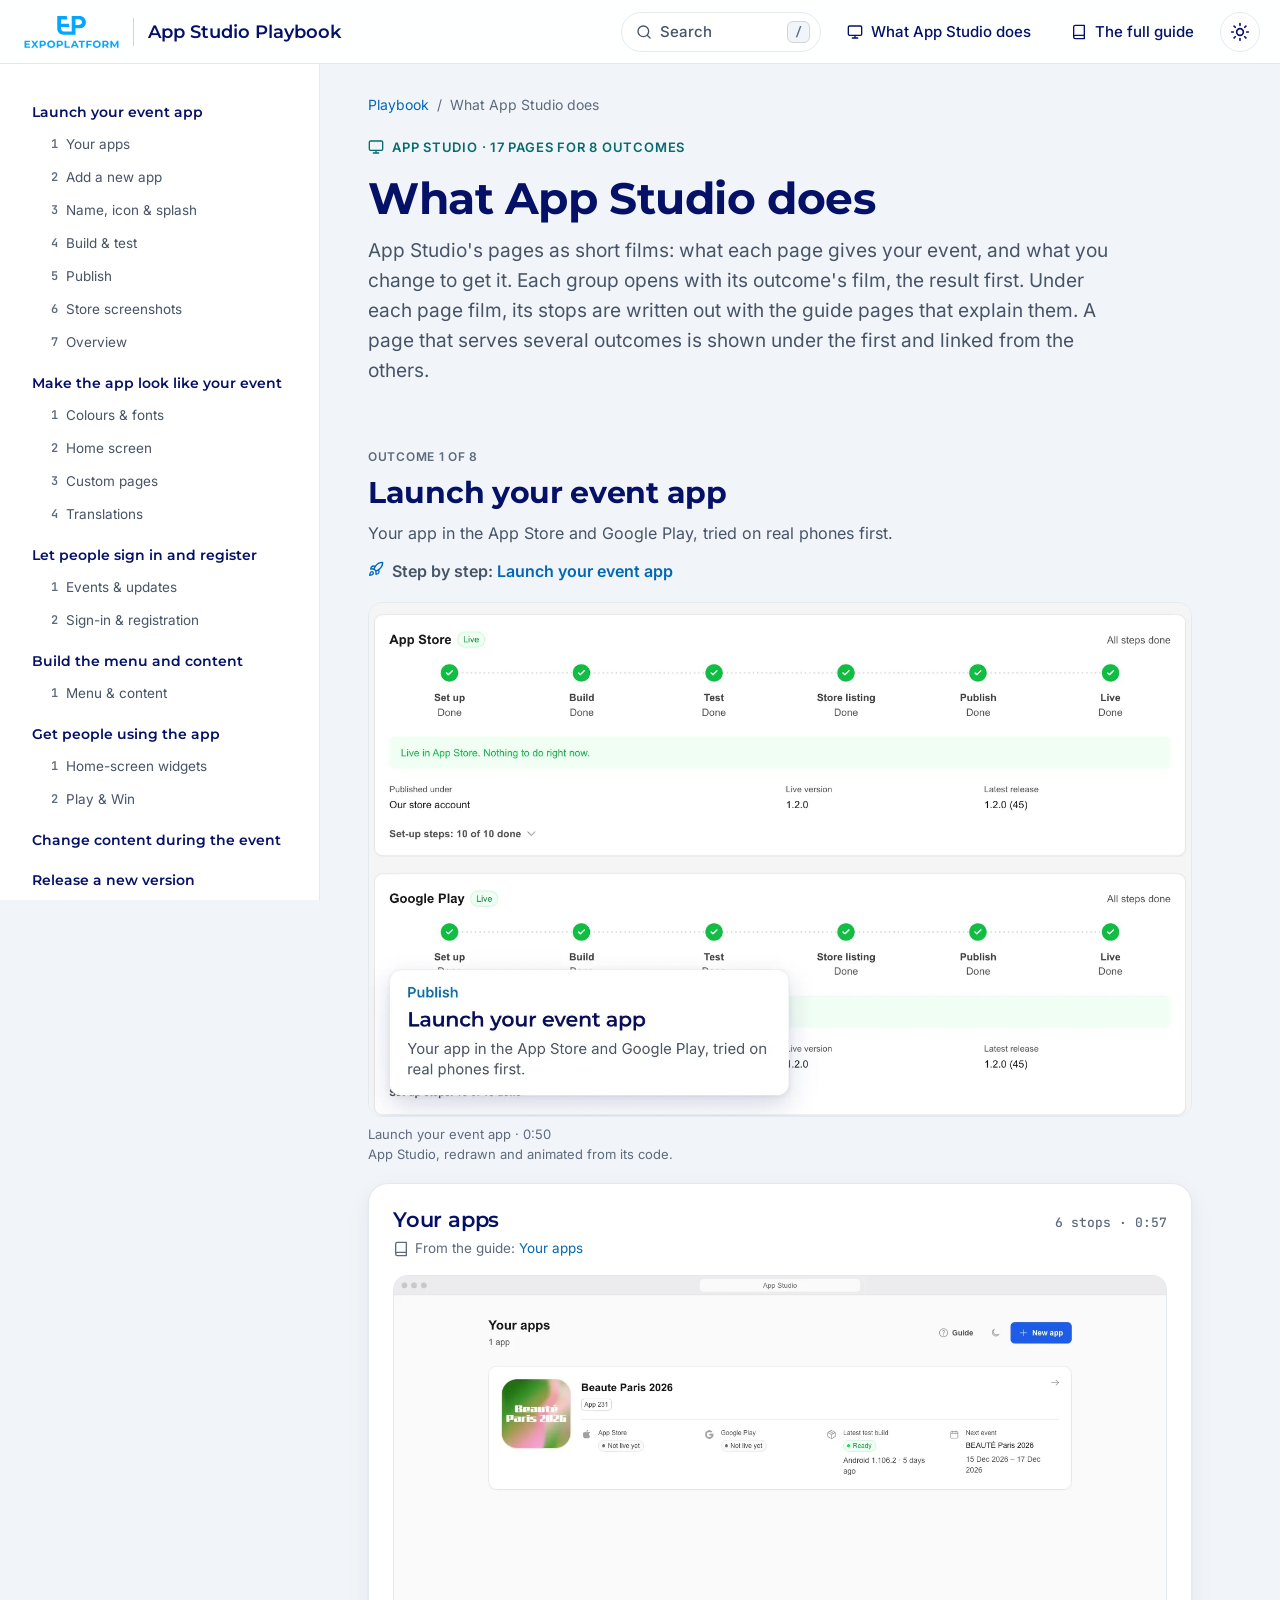
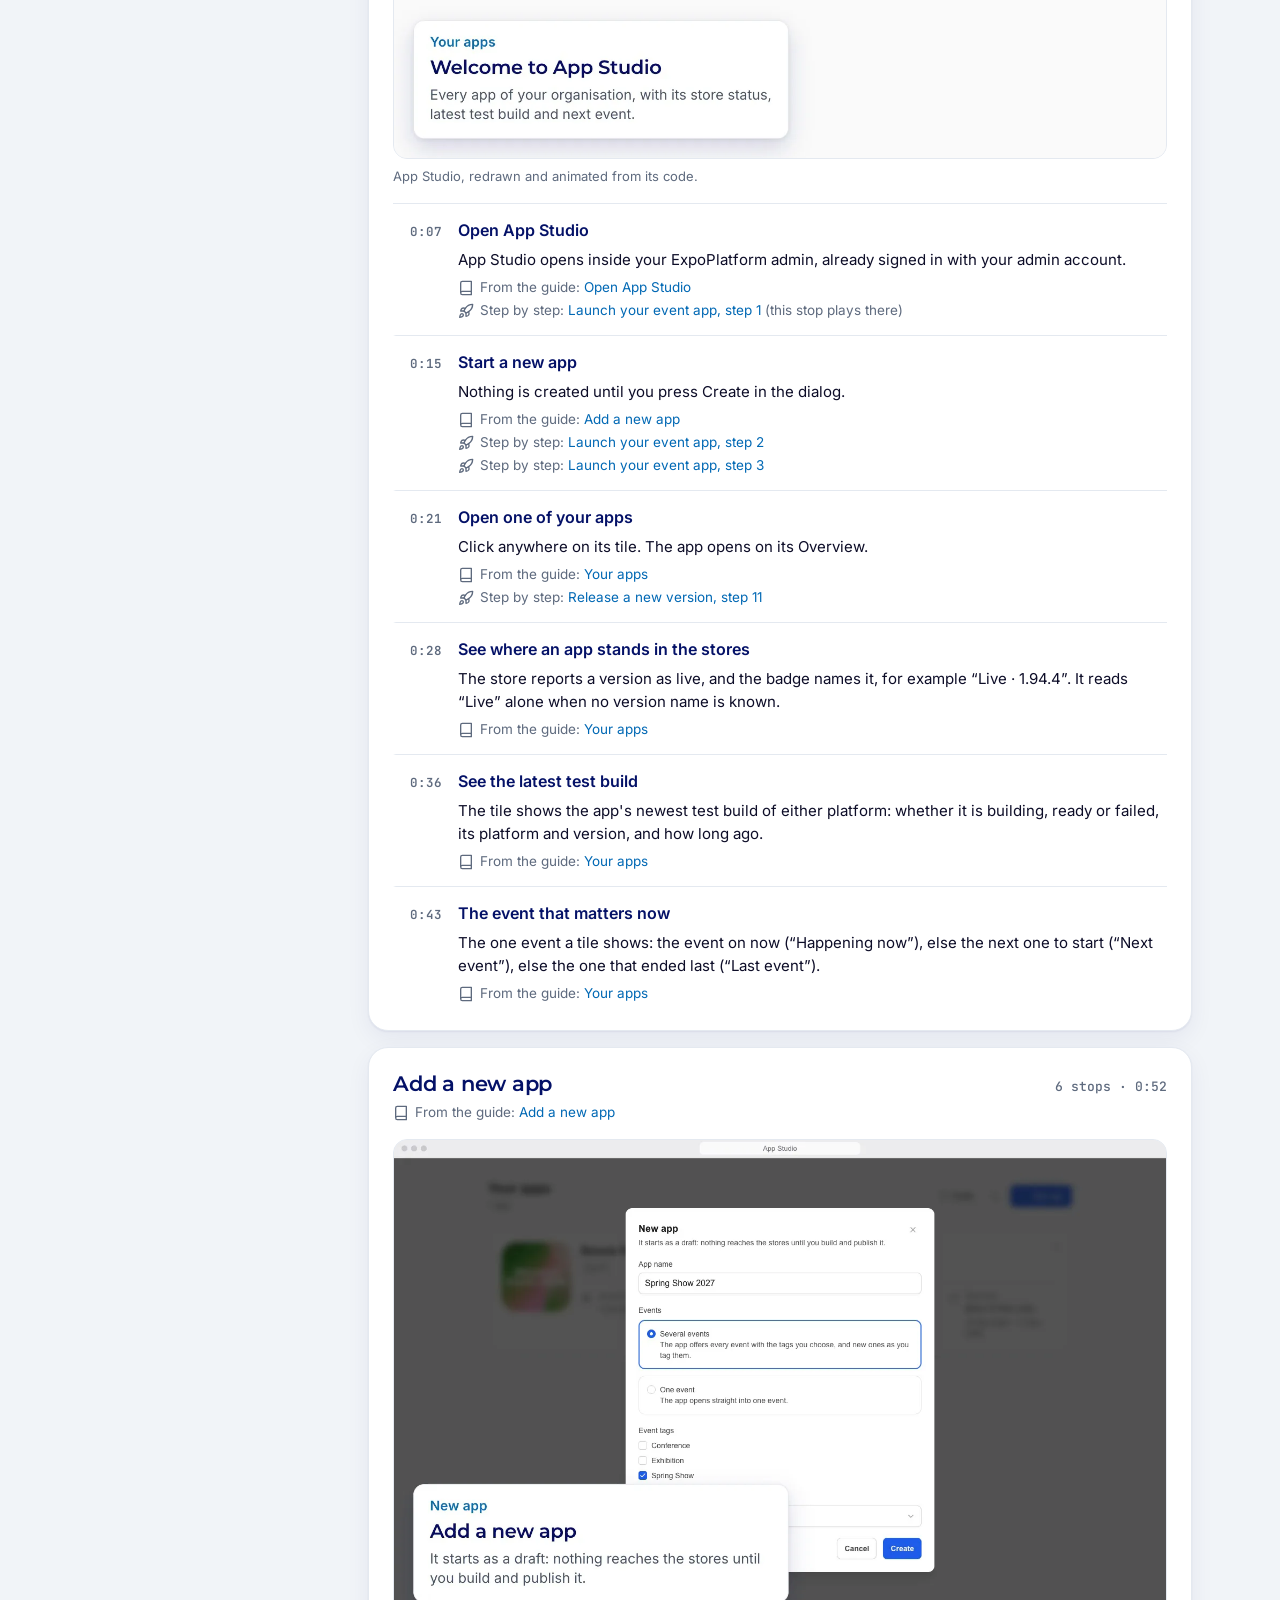
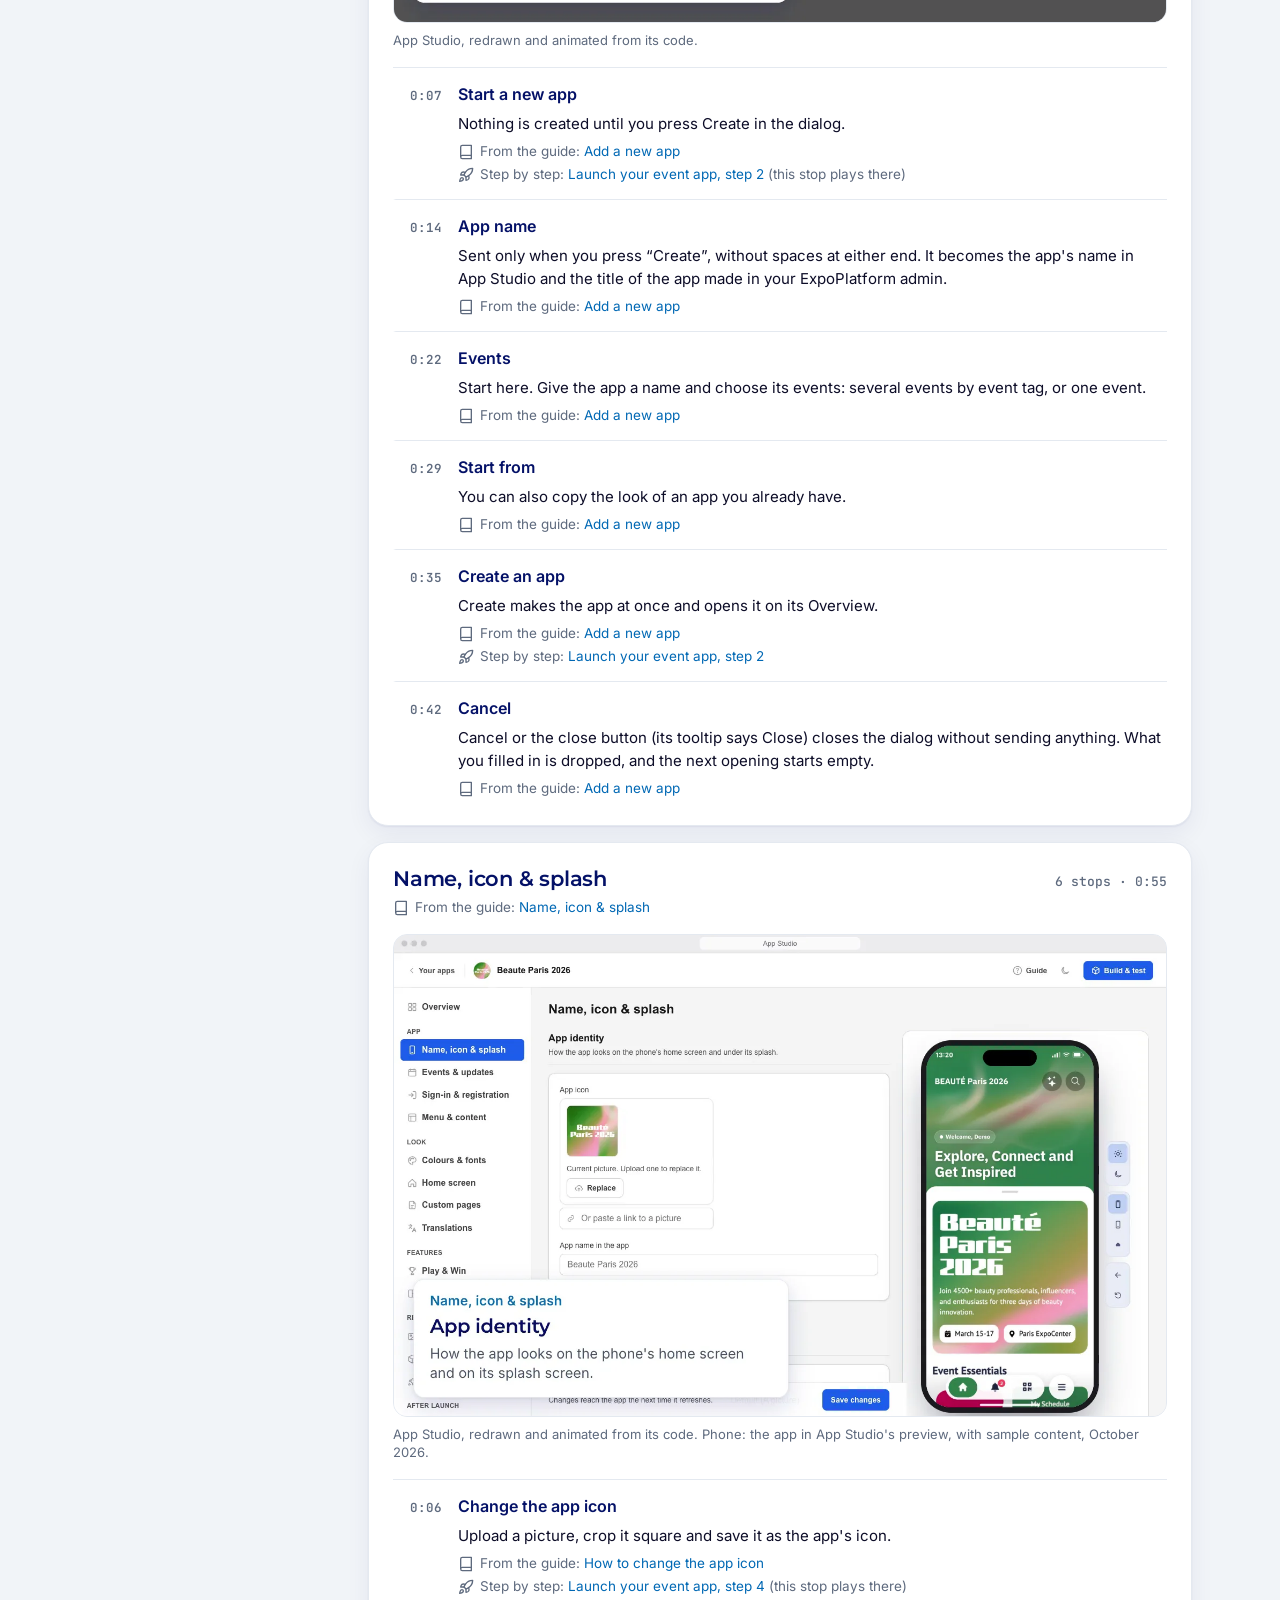
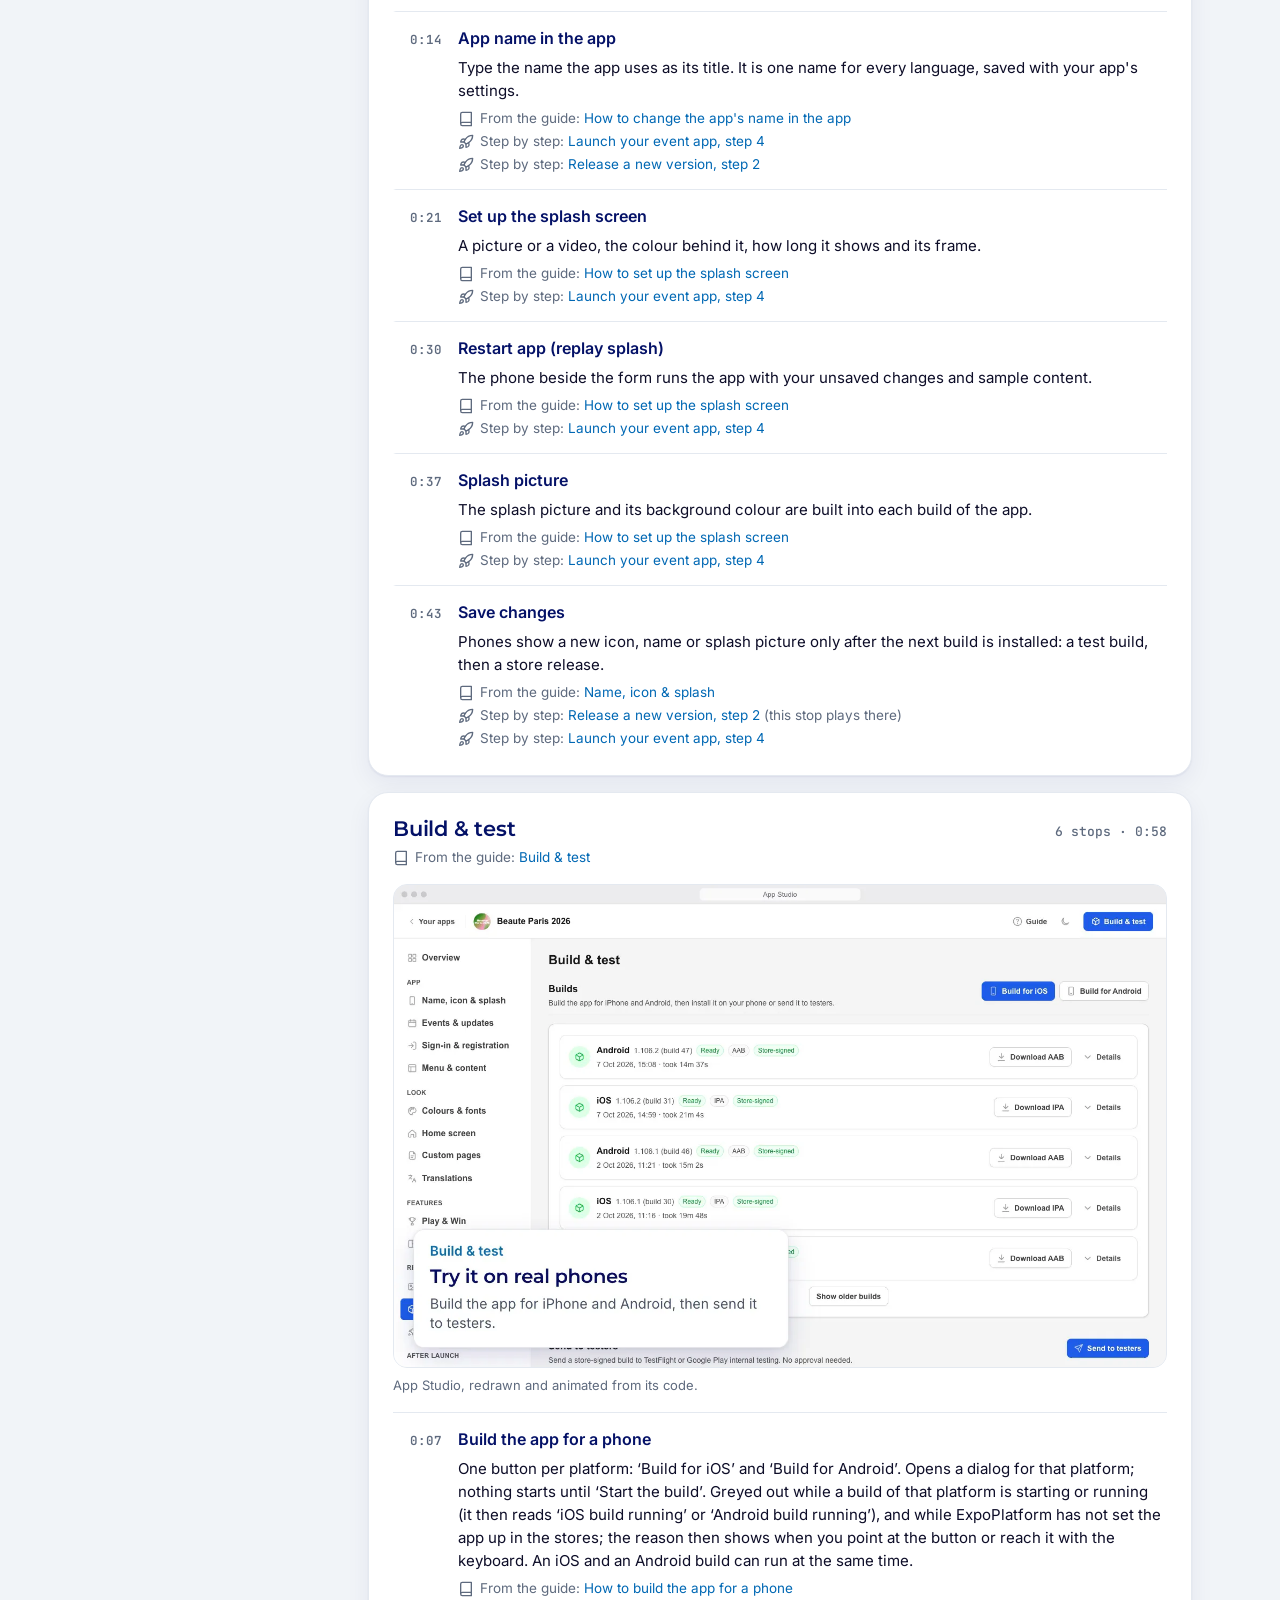
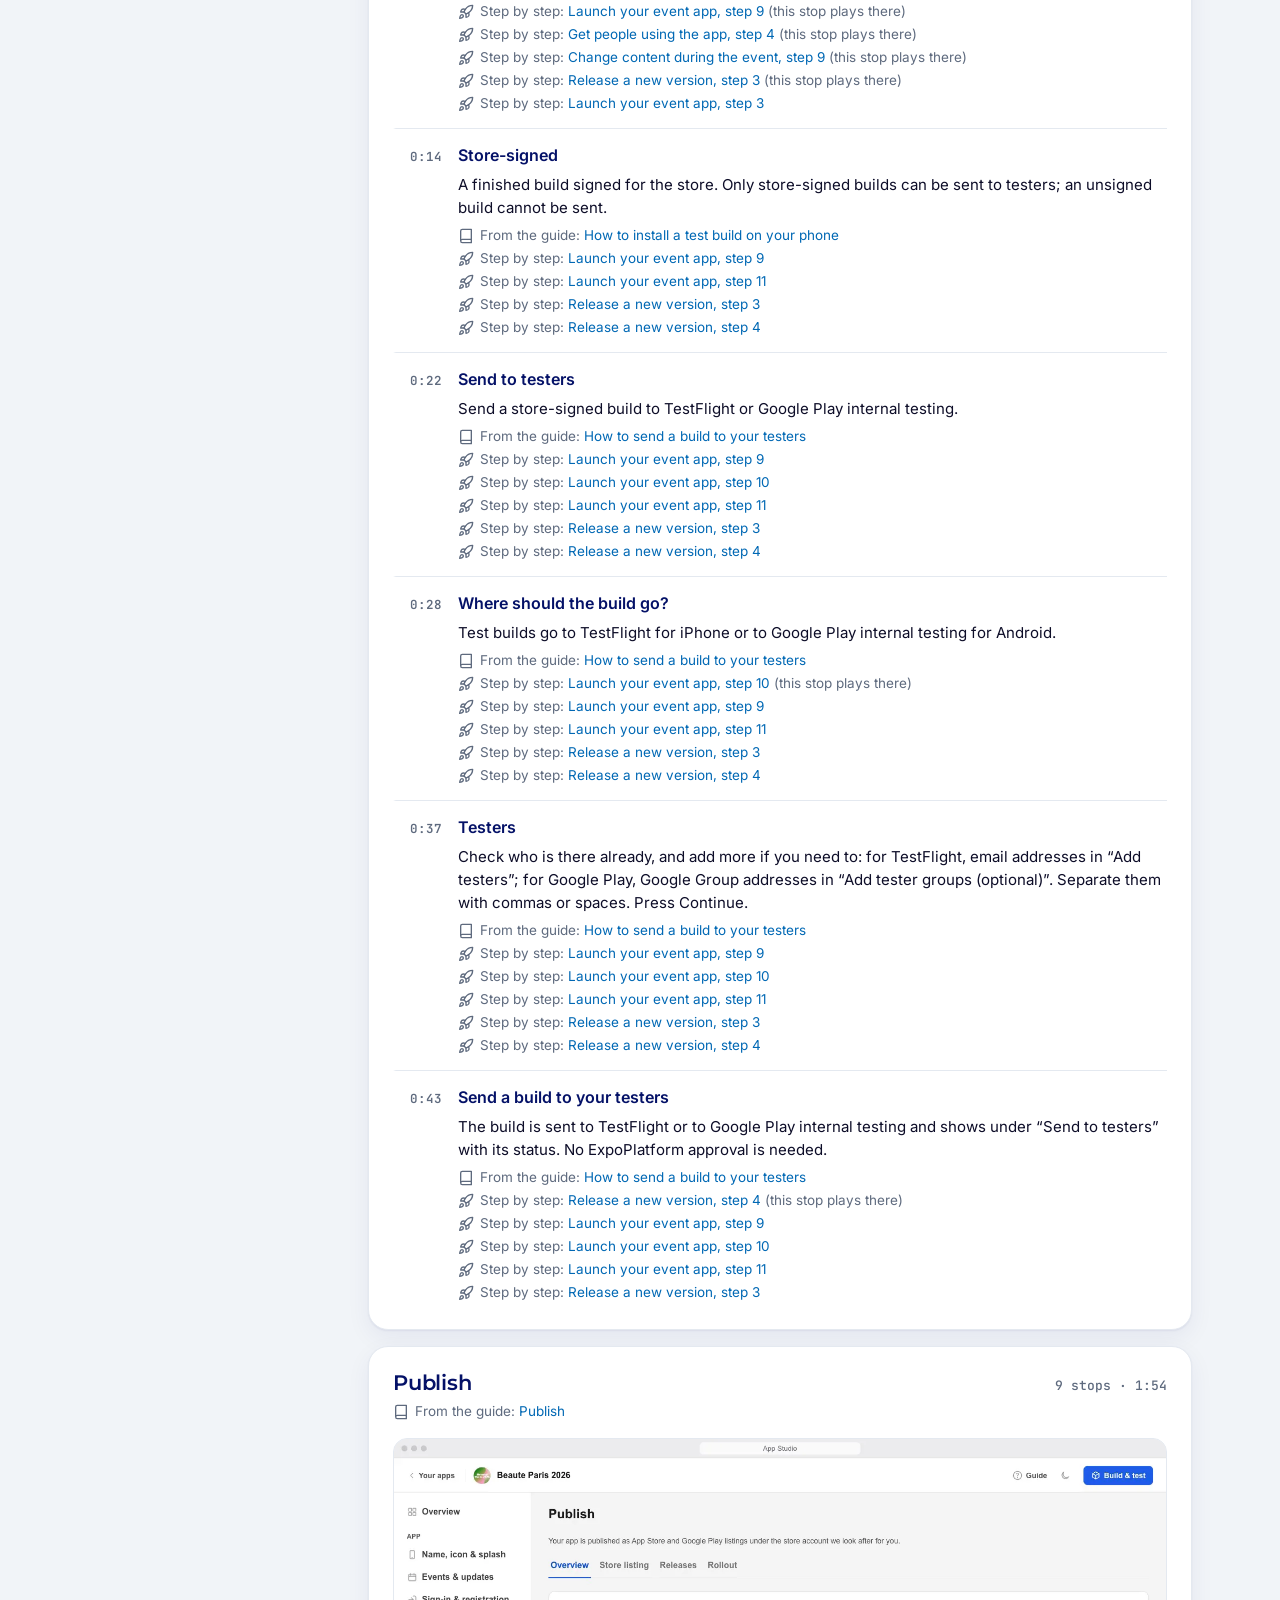
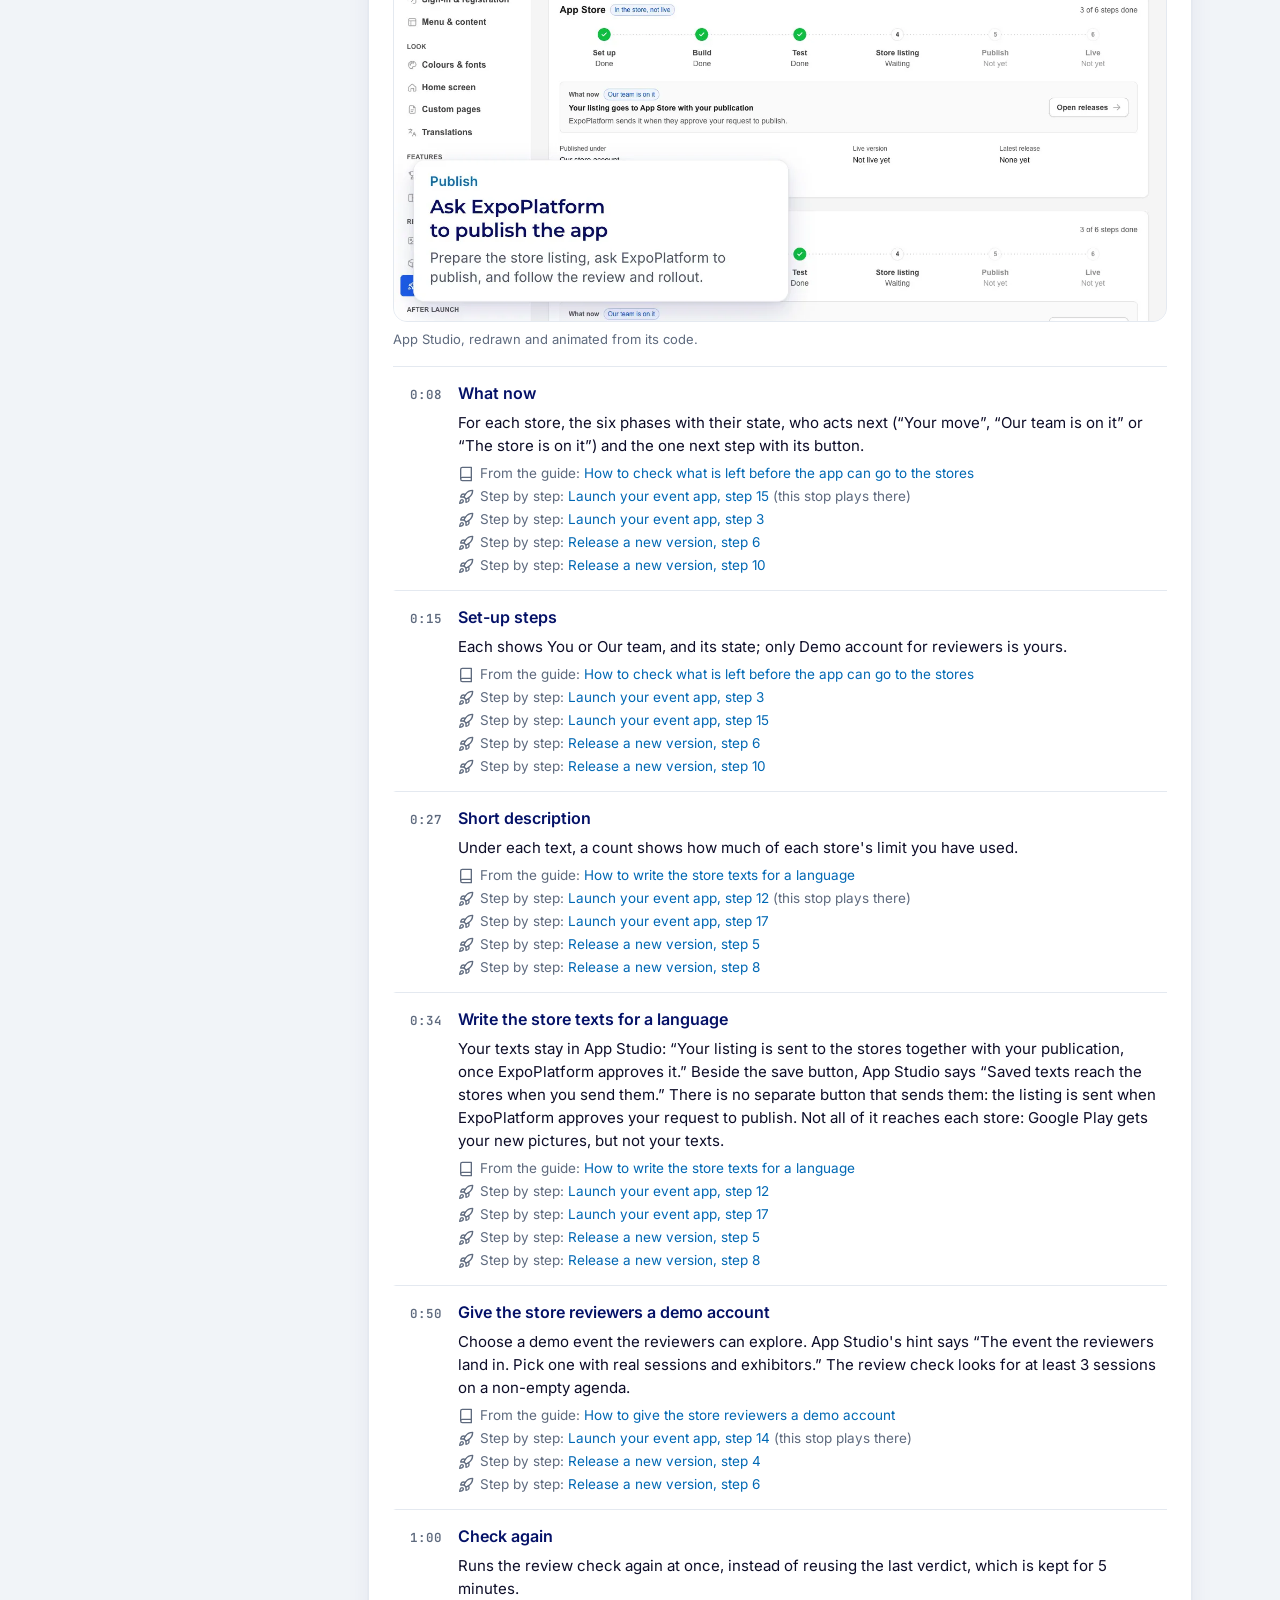
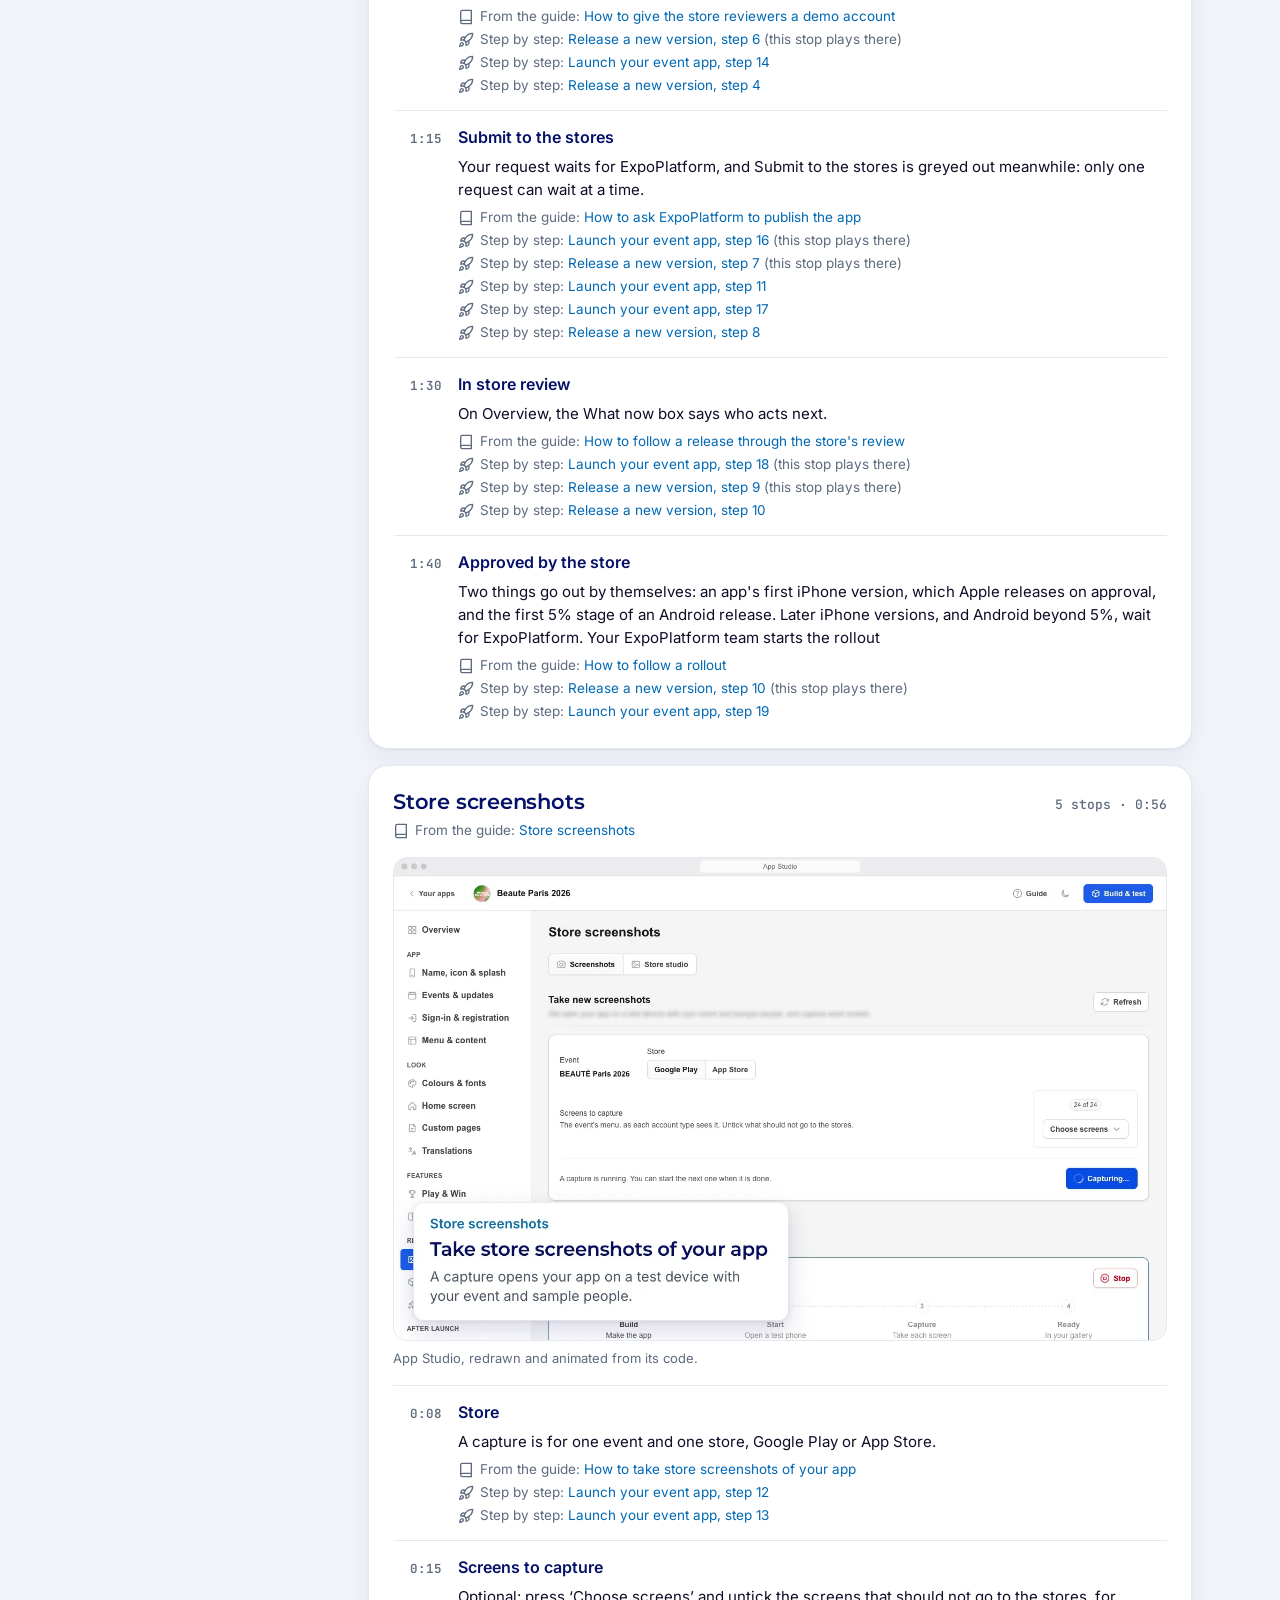
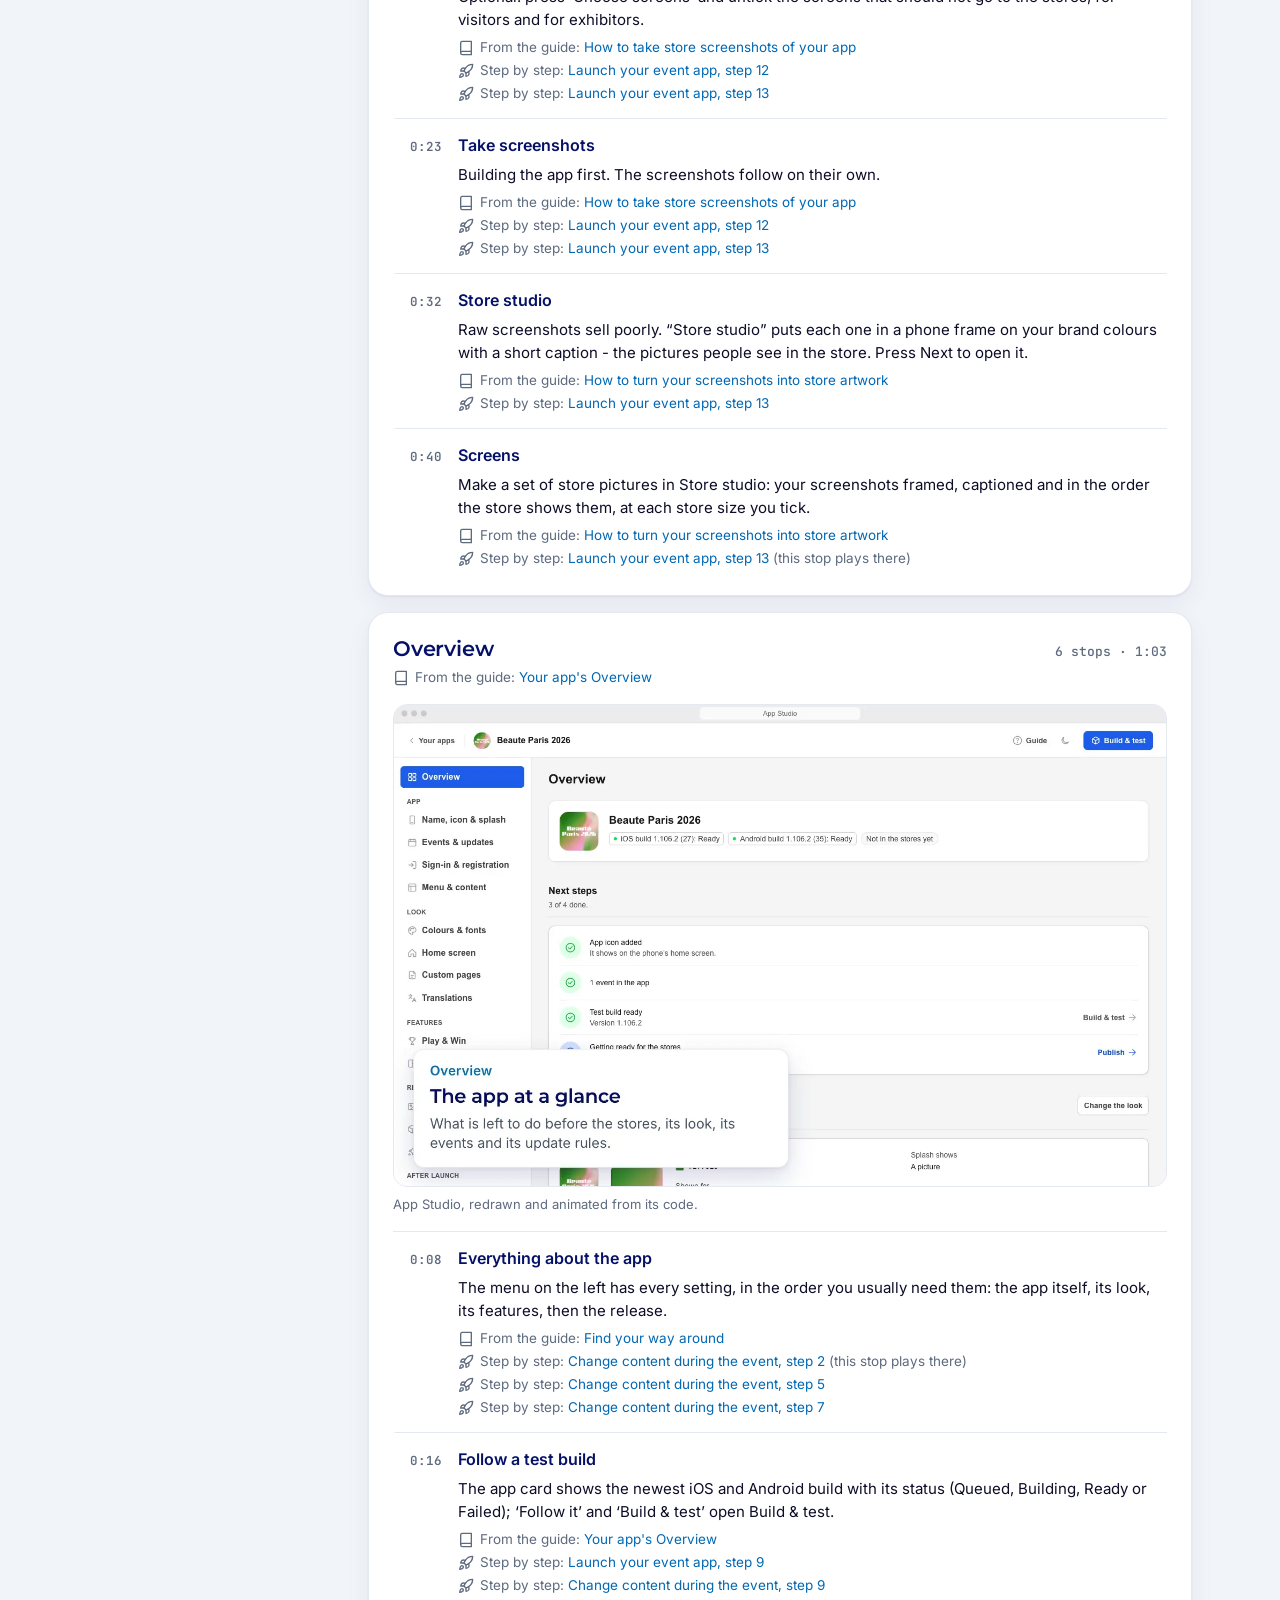
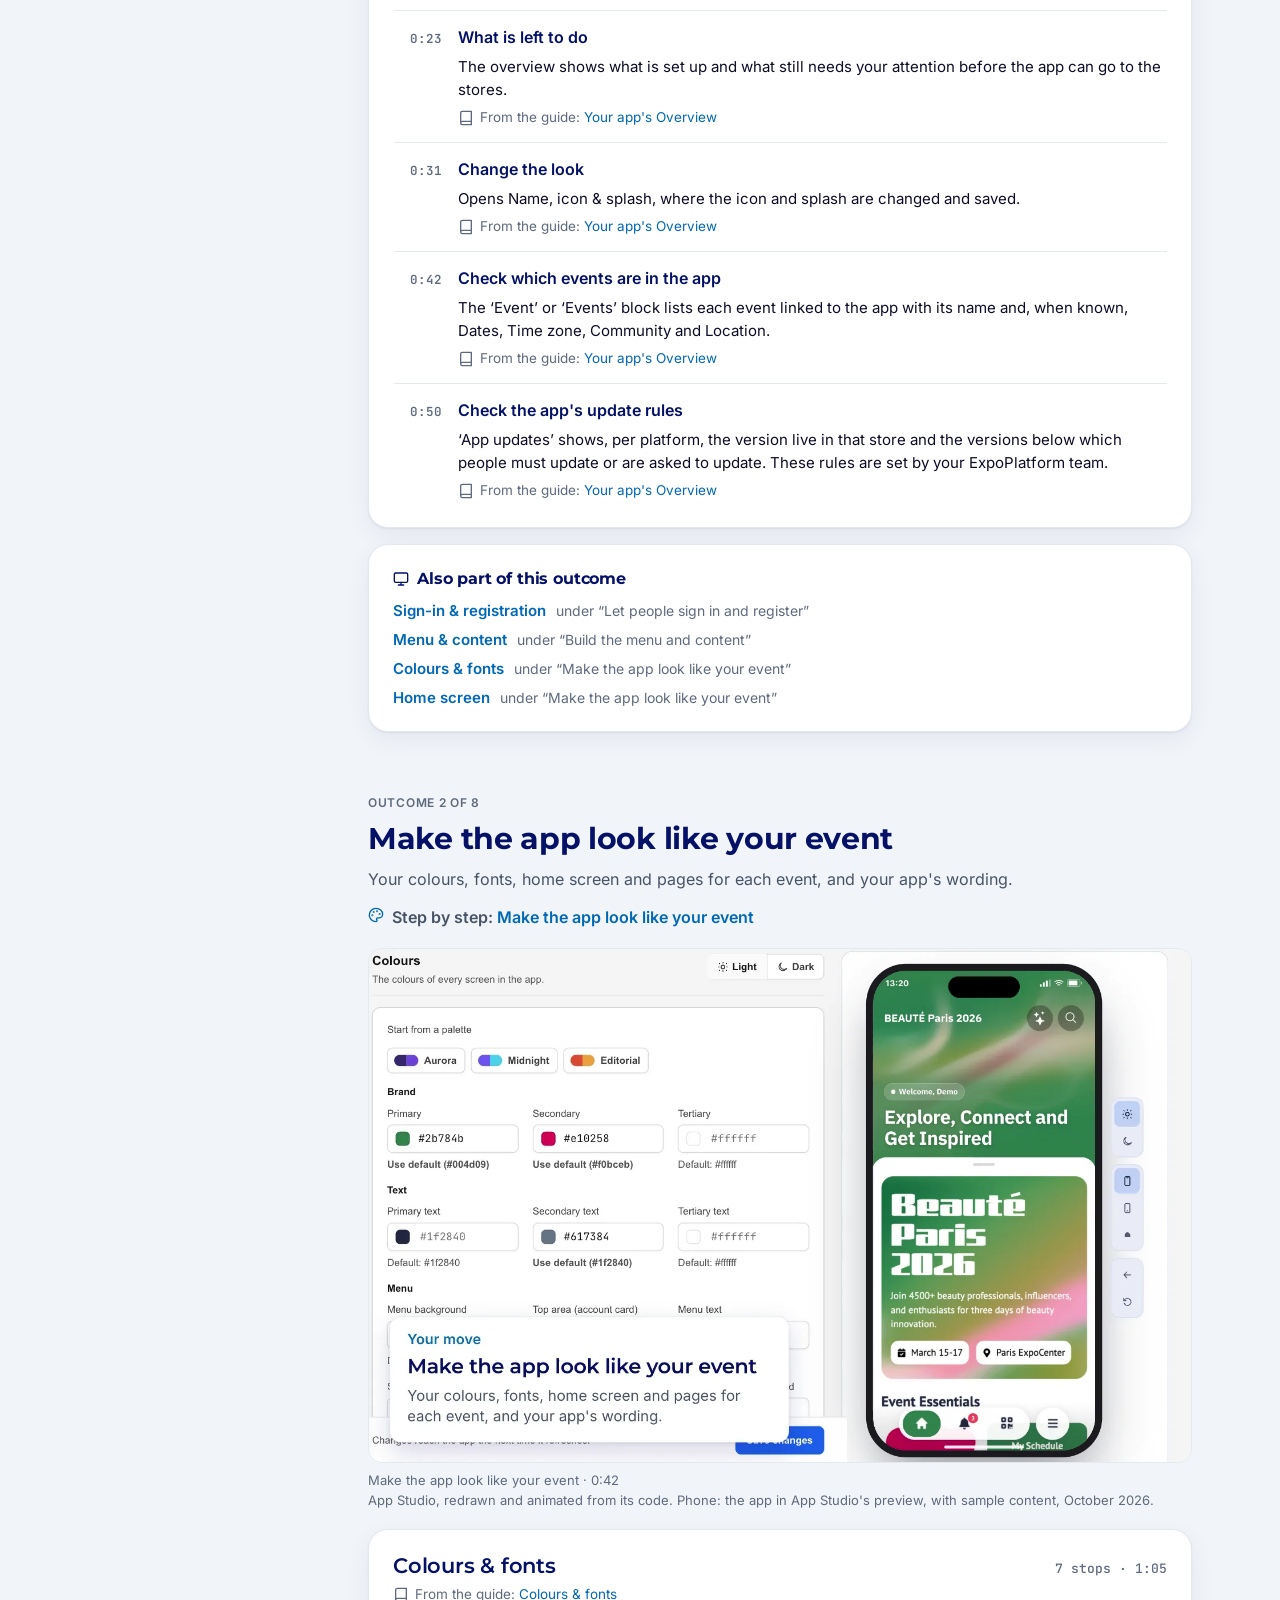
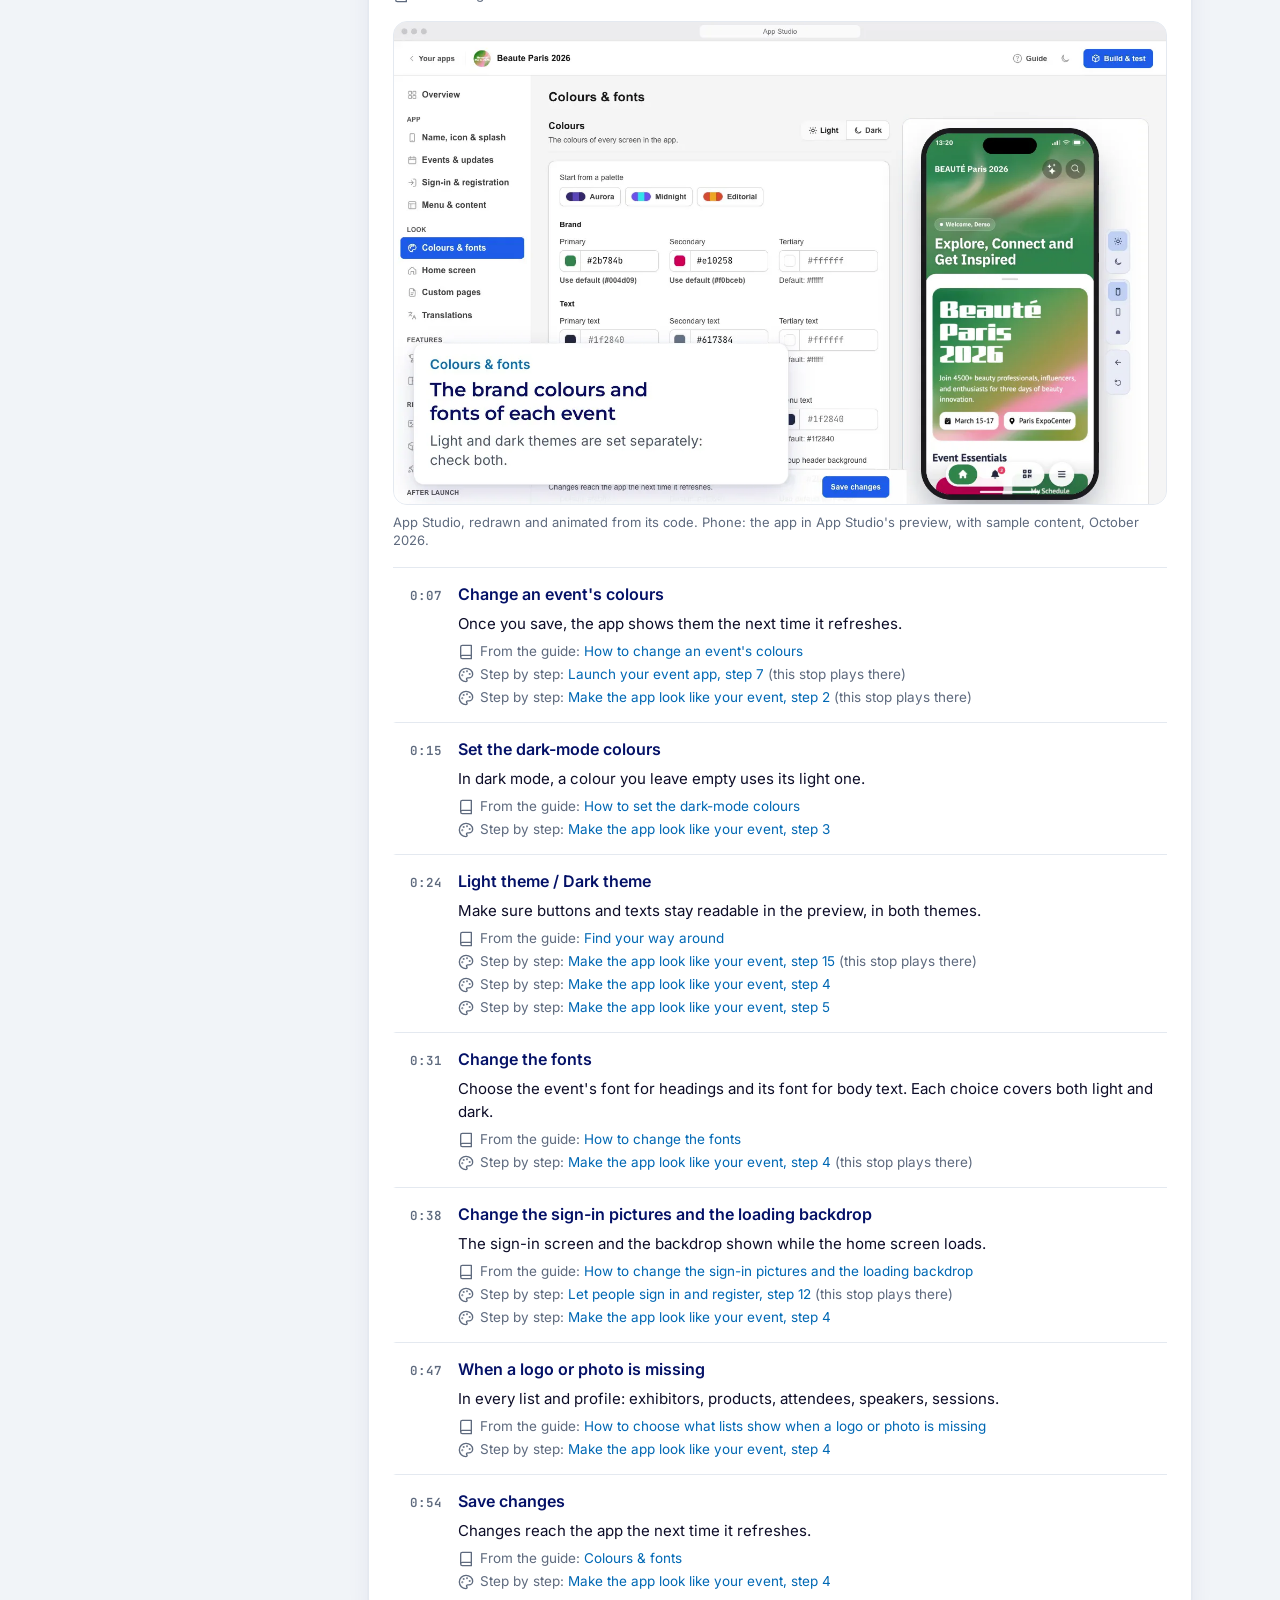
==== app-studio/index.html @ 38d4a63a "App Studio Playbook v1.1.0, built from the App Studio guide v1.1.0 (App Studio c1421d4) Co-Authored-" ====
<!doctype html><html lang="en"><head><meta charset="utf-8"><meta name="viewport" content="width=device-width, initial-scale=1"><meta name="robots" content="noindex, nofollow"><title>What App Studio does · App Studio Playbook</title><meta name="description" content="App Studio's pages as short films, grouped by outcome: what each page gives your event, and what you change to get it."><link rel="icon" href="../assets/favicon.svg" type="image/svg+xml"><link rel="stylesheet" href="../assets/fonts.css"><link rel="stylesheet" href="../assets/playbook.css"><script>try{var t=localStorage.getItem('pb-theme');if(t)document.documentElement.setAttribute('data-theme',t)}catch(e){}</script></head><body class="pb-studio-page" data-up="../"><a class="skip" href="#main">Skip to content</a><header class="pb-top"><a class="pb-brand" href="../index.html" aria-label="App Studio Playbook home"><span class="logo"><svg width="142" height="48" viewBox="0 0 142 48" fill="none" xmlns="http://www.w3.org/2000/svg">
<path fill-rule="evenodd" clip-rule="evenodd" d="M63.9588 0.00012207H49.864V18.9085C49.864 24.0756 54.0527 28.2643 59.2198 28.2643H77.2219V18.4091H82.8423C86.0634 18.4091 88.1625 17.6075 90.0354 15.9939C91.9237 14.367 92.8541 11.8208 92.8541 9.20461C92.8541 6.58753 91.9232 4.08429 90.0361 2.45803C88.1635 0.816192 86.064 0.00012207 82.8423 0.00012207H71.5734V23.1219H59.8349C57.445 23.1219 55.5077 21.1845 55.5077 18.7946V16.5139H68.4243L67.0709 11.5821H55.5077V5.14251L65.324 5.14251L63.9588 0.00012207ZM86.9465 9.20461C86.9465 10.3694 86.5332 11.3985 85.7176 12.1382C84.9004 12.8794 83.656 13.3509 81.9578 13.3509H77.2219V5.05828H81.9578C83.656 5.05828 84.9004 5.52981 85.7176 6.271C86.5332 7.01073 86.9465 8.03977 86.9465 9.20461Z" fill="#03A7FF"/>
<path d="M9.18131 45.8031V47.8142H0.796875V36.9856H8.98021V38.9966H3.28746V41.3479H8.31503V43.2971H3.28746V45.8031H9.18131Z" fill="#03A7FF"/>
<path d="M18.7521 47.8142L16.1377 44.0551L13.5698 47.8142H10.6925L14.6991 42.307L10.8936 36.9856H13.74L16.2305 40.4971L18.6747 36.9856H21.3819L17.6073 42.2142L21.6449 47.8142H18.7521Z" fill="#03A7FF"/>
<path d="M28.1734 36.9856C29.1325 36.9856 29.9627 37.1454 30.664 37.4651C31.3756 37.7848 31.9222 38.2386 32.3038 38.8264C32.6854 39.4143 32.8762 40.1104 32.8762 40.9148C32.8762 41.7089 32.6854 42.405 32.3038 43.0032C31.9222 43.591 31.3756 44.0448 30.664 44.3645C29.9627 44.6739 29.1325 44.8286 28.1734 44.8286H25.9923V47.8142H23.4862V36.9856H28.1734ZM28.0342 42.7866C28.7871 42.7866 29.3594 42.6268 29.7513 42.307C30.1432 41.977 30.3392 41.513 30.3392 40.9148C30.3392 40.3063 30.1432 39.8423 29.7513 39.5225C29.3594 39.1925 28.7871 39.0275 28.0342 39.0275H25.9923V42.7866H28.0342Z" fill="#03A7FF"/>
<path d="M40.6793 47.9998C39.5552 47.9998 38.5393 47.7575 37.6318 47.2727C36.7346 46.788 36.0281 46.1228 35.5125 45.2772C35.0072 44.4212 34.7545 43.4621 34.7545 42.3999C34.7545 41.3376 35.0072 40.3837 35.5125 39.538C36.0281 38.682 36.7346 38.0117 37.6318 37.527C38.5393 37.0423 39.5552 36.7999 40.6793 36.7999C41.8034 36.7999 42.8141 37.0423 43.7113 37.527C44.6085 38.0117 45.315 38.682 45.8306 39.538C46.3463 40.3837 46.6041 41.3376 46.6041 42.3999C46.6041 43.4621 46.3463 44.4212 45.8306 45.2772C45.315 46.1228 44.6085 46.788 43.7113 47.2727C42.8141 47.7575 41.8034 47.9998 40.6793 47.9998ZM40.6793 45.865C41.3187 45.865 41.8962 45.7206 42.4119 45.4319C42.9275 45.1328 43.3297 44.7203 43.6185 44.1943C43.9176 43.6684 44.0671 43.0702 44.0671 42.3999C44.0671 41.7295 43.9176 41.1314 43.6185 40.6054C43.3297 40.0794 42.9275 39.6721 42.4119 39.3833C41.8962 39.0842 41.3187 38.9347 40.6793 38.9347C40.0399 38.9347 39.4624 39.0842 38.9467 39.3833C38.4311 39.6721 38.0237 40.0794 37.7246 40.6054C37.4359 41.1314 37.2915 41.7295 37.2915 42.3999C37.2915 43.0702 37.4359 43.6684 37.7246 44.1943C38.0237 44.7203 38.4311 45.1328 38.9467 45.4319C39.4624 45.7206 40.0399 45.865 40.6793 45.865Z" fill="#03A7FF"/>
<path d="M53.7935 36.9856C54.7526 36.9856 55.5828 37.1454 56.2841 37.4651C56.9957 37.7848 57.5423 38.2386 57.9238 38.8264C58.3054 39.4143 58.4962 40.1104 58.4962 40.9148C58.4962 41.7089 58.3054 42.405 57.9238 43.0032C57.5423 43.591 56.9957 44.0448 56.2841 44.3645C55.5828 44.6739 54.7526 44.8286 53.7935 44.8286H51.6123V47.8142H49.1063V36.9856H53.7935ZM53.6543 42.7866C54.4071 42.7866 54.9795 42.6268 55.3714 42.307C55.7633 41.977 55.9592 41.513 55.9592 40.9148C55.9592 40.3063 55.7633 39.8423 55.3714 39.5225C54.9795 39.1925 54.4071 39.0275 53.6543 39.0275H51.6123V42.7866H53.6543Z" fill="#03A7FF"/>
<path d="M60.9041 36.9856H63.4102V45.7722H68.84V47.8142H60.9041V36.9856Z" fill="#03A7FF"/>
<path d="M78.5644 45.4938H73.5369L72.5778 47.8142H70.0098L74.8363 36.9856H77.3114L82.1533 47.8142H79.5235L78.5644 45.4938ZM77.7755 43.591L76.0584 39.4452L74.3413 43.591H77.7755Z" fill="#03A7FF"/>
<path d="M85.3531 39.0275H81.888V36.9856H91.3243V39.0275H87.8592V47.8142H85.3531V39.0275Z" fill="#03A7FF"/>
<path d="M96.0392 38.9966V41.8584H101.051V43.8695H96.0392V47.8142H93.5332V36.9856H101.717V38.9966H96.0392Z" fill="#03A7FF"/>
<path d="M109.17 47.9998C108.046 47.9998 107.03 47.7575 106.123 47.2727C105.226 46.788 104.519 46.1228 104.003 45.2772C103.498 44.4212 103.245 43.4621 103.245 42.3999C103.245 41.3376 103.498 40.3837 104.003 39.538C104.519 38.682 105.226 38.0117 106.123 37.527C107.03 37.0423 108.046 36.7999 109.17 36.7999C110.294 36.7999 111.305 37.0423 112.202 37.527C113.099 38.0117 113.806 38.682 114.322 39.538C114.837 40.3837 115.095 41.3376 115.095 42.3999C115.095 43.4621 114.837 44.4212 114.322 45.2772C113.806 46.1228 113.099 46.788 112.202 47.2727C111.305 47.7575 110.294 47.9998 109.17 47.9998ZM109.17 45.865C109.81 45.865 110.387 45.7206 110.903 45.4319C111.418 45.1328 111.821 44.7203 112.109 44.1943C112.409 43.6684 112.558 43.0702 112.558 42.3999C112.558 41.7295 112.409 41.1314 112.109 40.6054C111.821 40.0794 111.418 39.6721 110.903 39.3833C110.387 39.0842 109.81 38.9347 109.17 38.9347C108.531 38.9347 107.953 39.0842 107.438 39.3833C106.922 39.6721 106.515 40.0794 106.216 40.6054C105.927 41.1314 105.782 41.7295 105.782 42.3999C105.782 43.0702 105.927 43.6684 106.216 44.1943C106.515 44.7203 106.922 45.1328 107.438 45.4319C107.953 45.7206 108.531 45.865 109.17 45.865Z" fill="#03A7FF"/>
<path d="M124.497 47.8142L122.408 44.7976H120.103V47.8142H117.597V36.9856H122.284C123.244 36.9856 124.074 37.1454 124.775 37.4651C125.487 37.7848 126.033 38.2386 126.415 38.8264C126.796 39.4143 126.987 40.1104 126.987 40.9148C126.987 41.7192 126.791 42.4153 126.399 43.0032C126.018 43.5807 125.471 44.0242 124.76 44.3335L127.188 47.8142H124.497ZM124.45 40.9148C124.45 40.3063 124.254 39.8423 123.862 39.5225C123.47 39.1925 122.898 39.0275 122.145 39.0275H120.103V42.8021H122.145C122.898 42.8021 123.47 42.6371 123.862 42.307C124.254 41.977 124.45 41.513 124.45 40.9148Z" fill="#03A7FF"/>
<path d="M139.446 47.8142L139.43 41.317L136.243 46.6694H135.114L131.943 41.4562V47.8142H129.591V36.9856H131.664L135.717 43.7148L139.708 36.9856H141.766L141.797 47.8142H139.446Z" fill="#03A7FF"/>
</svg>
</span><span class="divider"></span><span class="product">App Studio Playbook</span></a><span class="pb-flex"></span><button class="pb-search-btn" type="button" data-search aria-label="Search the playbook"><svg class="i s16" viewBox="0 0 24 24" aria-hidden="true"><circle cx="11" cy="11" r="8"/><path d="m21 21-4.3-4.3"/></svg><span>Search</span><kbd>/</kbd></button><a class="pb-toplink pb-studio-link" href="../app-studio/index.html" aria-current="page"><svg class="i s16" viewBox="0 0 24 24" aria-hidden="true"><rect width="20" height="14" x="2" y="3" rx="2"/><path d="M8 21h8M12 17v4"/></svg><span>What App Studio does</span></a><a class="pb-toplink" href="https://ajayexpop.github.io/appbuilder/"><svg class="i s16" viewBox="0 0 24 24" aria-hidden="true"><path d="M4 19.5v-15A2.5 2.5 0 0 1 6.5 2H20v20H6.5a2.5 2.5 0 0 1 0-5H20"/></svg><span>The full guide</span></a><button class="pb-theme" type="button" aria-label="Switch between light and dark"><svg class="i sun" viewBox="0 0 24 24" aria-hidden="true"><circle cx="12" cy="12" r="4"/><path d="M12 2v2M12 20v2M4.93 4.93l1.41 1.41M17.66 17.66l1.41 1.41M2 12h2M20 12h2M6.34 17.66l-1.41 1.41M19.07 4.93l-1.41 1.41"/></svg><svg class="i moon" viewBox="0 0 24 24" aria-hidden="true"><path d="M12 3a6 6 0 0 0 9 9 9 9 0 1 1-9-9Z"/></svg></button></header><div class="pb-journey"><aside class="pb-outline" aria-label="Outcomes and pages"><ol class="ol-stages"><li class="ol-stage"><a href="#outcome-launch">Launch your event app</a><ol><li><a href="#film-launch-apps"><span class="ol-n">1</span><span class="ol-t">Your apps</span></a></li><li><a href="#film-launch-new-app"><span class="ol-n">2</span><span class="ol-t">Add a new app</span></a></li><li><a href="#film-launch-app-identity"><span class="ol-n">3</span><span class="ol-t">Name, icon &amp; splash</span></a></li><li><a href="#film-launch-builds"><span class="ol-n">4</span><span class="ol-t">Build &amp; test</span></a></li><li><a href="#film-launch-publish"><span class="ol-n">5</span><span class="ol-t">Publish</span></a></li><li><a href="#film-launch-screenshots"><span class="ol-n">6</span><span class="ol-t">Store screenshots</span></a></li><li><a href="#film-launch-overview"><span class="ol-n">7</span><span class="ol-t">Overview</span></a></li></ol></li><li class="ol-stage"><a href="#outcome-look">Make the app look like your event</a><ol><li><a href="#film-look-design"><span class="ol-n">1</span><span class="ol-t">Colours &amp; fonts</span></a></li><li><a href="#film-look-home"><span class="ol-n">2</span><span class="ol-t">Home screen</span></a></li><li><a href="#film-look-pages"><span class="ol-n">3</span><span class="ol-t">Custom pages</span></a></li><li><a href="#film-look-translations"><span class="ol-n">4</span><span class="ol-t">Translations</span></a></li></ol></li><li class="ol-stage"><a href="#outcome-sign-in">Let people sign in and register</a><ol><li><a href="#film-sign-in-app-general"><span class="ol-n">1</span><span class="ol-t">Events &amp; updates</span></a></li><li><a href="#film-sign-in-app-sign-in"><span class="ol-n">2</span><span class="ol-t">Sign-in &amp; registration</span></a></li></ol></li><li class="ol-stage"><a href="#outcome-menu">Build the menu and content</a><ol><li><a href="#film-menu-app-menu"><span class="ol-n">1</span><span class="ol-t">Menu &amp; content</span></a></li></ol></li><li class="ol-stage"><a href="#outcome-engage">Get people using the app</a><ol><li><a href="#film-engage-widgets"><span class="ol-n">1</span><span class="ol-t">Home-screen widgets</span></a></li><li><a href="#film-engage-play-win"><span class="ol-n">2</span><span class="ol-t">Play &amp; Win</span></a></li></ol></li><li class="ol-stage"><a href="#outcome-live">Change content during the event</a></li><li class="ol-stage"><a href="#outcome-update">Release a new version</a></li><li class="ol-stage"><a href="#outcome-measure">See how people use the app</a><ol><li><a href="#film-measure-analytics"><span class="ol-n">1</span><span class="ol-t">Analytics</span></a></li></ol></li></ol></aside><main id="main" class="pb-main">
<nav class="crumbs" aria-label="Breadcrumb"><a href="../index.html">Playbook</a><span>/</span><span>What App Studio does</span></nav>
<header class="pb-jhead"><span class="eyebrow"><svg class="i s16" viewBox="0 0 24 24" aria-hidden="true"><rect width="20" height="14" x="2" y="3" rx="2"/><path d="M8 21h8M12 17v4"/></svg> App Studio · 17 pages for 8 outcomes</span><h1>What App Studio does</h1><p class="lead">App Studio's pages as short films: what each page gives your event, and what you change to get it. Each group opens with its outcome's film, the result first. Under each page film, its stops are written out with the guide pages that explain them. A page that serves several outcomes is shown under the first and linked from the others.</p></header>
<section class="pb-stage as-group" id="outcome-launch" aria-labelledby="h-outcome-launch"><div class="stage-head"><span class="stage-k">Outcome 1 of 8</span><h2 id="h-outcome-launch">Launch your event app</h2><p>Your app in the App Store and Google Play, tried on real phones first.</p><p class="st-journey"><svg class="i s16" viewBox="0 0 24 24" aria-hidden="true"><path d="M4.5 16.5c-1.5 1.26-2 5-2 5s3.74-.5 5-2c.71-.84.7-2.13-.09-2.91a2.18 2.18 0 0 0-2.91-.09z"/><path d="m12 15-3-3a22 22 0 0 1 2-3.95A12.88 12.88 0 0 1 22 2c0 2.72-.78 7.5-6 11a22.35 22.35 0 0 1-4 2z"/><path d="M9 12H4s.55-3.03 2-4c1.62-1.08 5 0 5 0M12 15v5s3.03-.55 4-2c1.08-1.62 0-5 0-5"/></svg><span>Step by step: <a href="../launch/index.html">Launch your event app</a></span></p></div><div class="as-outcome-film"><figure class="vis vis-film" data-film="launch" data-name="Launch your event app" data-src-light="../films/launch-light.mp4" data-src-dark="../films/launch-dark.mp4"><div class="vis-frame film" style="aspect-ratio:1440 / 900"><img class="shot-light" src="../films/launch-light.webp" alt="" loading="lazy" width="1440" height="900"><img class="shot-dark" src="../films/launch-dark.webp" alt="" loading="lazy" width="1440" height="900"><video muted playsinline preload="none" width="1440" height="900" aria-label="Launch your event app"></video></div><figcaption><span class="film-cap"><span>Launch your event app · 0:50</span><span>App Studio, redrawn and animated from its code.</span></span><span class="film-ctl"><button class="film-btn" type="button" aria-label="Play: Launch your event app" title="Play"><svg class="i s16 i-play" viewBox="0 0 24 24" aria-hidden="true"><polygon points="6 3 20 12 6 21 6 3"/></svg><svg class="i s16 i-pause" viewBox="0 0 24 24" aria-hidden="true"><rect x="6" y="5" width="4" height="14" rx="1"/><rect x="14" y="5" width="4" height="14" rx="1"/></svg></button></span></figcaption></figure></div><article class="pb-card as-film" id="film-launch-apps" aria-labelledby="h-film-launch-apps"><div class="as-head"><h3 id="h-film-launch-apps">Your apps</h3><span class="as-meta">6 stops · 0:57</span></div><p class="fs-meta as-guide"><span><svg class="i s16" viewBox="0 0 24 24" aria-hidden="true"><path d="M4 19.5v-15A2.5 2.5 0 0 1 6.5 2H20v20H6.5a2.5 2.5 0 0 1 0-5H20"/></svg><span>From the guide: <a href="https://ajayexpop.github.io/appbuilder/start/your-apps/">Your apps</a></span></span></p><figure class="vis vis-film" data-film="apps" data-name="Your apps" data-src-light="../films/apps-light.mp4" data-src-dark="../films/apps-dark.mp4"><div class="vis-frame film" style="aspect-ratio:1440 / 900"><img class="shot-light" src="../films/apps-light.webp" alt="" loading="lazy" width="1440" height="900"><img class="shot-dark" src="../films/apps-dark.webp" alt="" loading="lazy" width="1440" height="900"><video muted playsinline preload="none" width="1440" height="900" aria-label="Your apps"></video></div><figcaption><span>App Studio, redrawn and animated from its code.</span><span class="film-ctl"><button class="film-btn" type="button" aria-label="Play: Your apps" title="Play"><svg class="i s16 i-play" viewBox="0 0 24 24" aria-hidden="true"><polygon points="6 3 20 12 6 21 6 3"/></svg><svg class="i s16 i-pause" viewBox="0 0 24 24" aria-hidden="true"><rect x="6" y="5" width="4" height="14" rx="1"/><rect x="14" y="5" width="4" height="14" rx="1"/></svg></button></span></figcaption></figure><ol class="fs-stops" aria-label="Your apps, stop by stop"><li class="fs-stop" id="stop-launch-apps-open" data-start="7.7" data-end="14"><button class="fs-seek" type="button" data-seek="7.7"><span class="fs-time">0:07</span><span class="fs-h">Open App Studio</span></button><p class="fs-line">App Studio opens inside your ExpoPlatform admin, already signed in with your admin account.</p><p class="fs-meta"><span><svg class="i s16" viewBox="0 0 24 24" aria-hidden="true"><path d="M4 19.5v-15A2.5 2.5 0 0 1 6.5 2H20v20H6.5a2.5 2.5 0 0 1 0-5H20"/></svg><span>From the guide: <a href="https://ajayexpop.github.io/appbuilder/start/open/">Open App Studio</a></span></span><span><svg class="i s16" viewBox="0 0 24 24" aria-hidden="true"><path d="M4.5 16.5c-1.5 1.26-2 5-2 5s3.74-.5 5-2c.71-.84.7-2.13-.09-2.91a2.18 2.18 0 0 0-2.91-.09z"/><path d="m12 15-3-3a22 22 0 0 1 2-3.95A12.88 12.88 0 0 1 22 2c0 2.72-.78 7.5-6 11a22.35 22.35 0 0 1-4 2z"/><path d="M9 12H4s.55-3.03 2-4c1.62-1.08 5 0 5 0M12 15v5s3.03-.55 4-2c1.08-1.62 0-5 0-5"/></svg><span>Step by step: <a href="../launch/index.html#step-open">Launch your event app, step 1</a> (this stop plays there)</span></span></p></li><li class="fs-stop" id="stop-launch-apps-new-app" data-start="15.2" data-end="20.5"><button class="fs-seek" type="button" data-seek="15.2"><span class="fs-time">0:15</span><span class="fs-h">Start a new app</span></button><p class="fs-line">Nothing is created until you press Create in the dialog.</p><p class="fs-meta"><span><svg class="i s16" viewBox="0 0 24 24" aria-hidden="true"><path d="M4 19.5v-15A2.5 2.5 0 0 1 6.5 2H20v20H6.5a2.5 2.5 0 0 1 0-5H20"/></svg><span>From the guide: <a href="https://ajayexpop.github.io/appbuilder/start/new-app/">Add a new app</a></span></span><span><svg class="i s16" viewBox="0 0 24 24" aria-hidden="true"><path d="M4.5 16.5c-1.5 1.26-2 5-2 5s3.74-.5 5-2c.71-.84.7-2.13-.09-2.91a2.18 2.18 0 0 0-2.91-.09z"/><path d="m12 15-3-3a22 22 0 0 1 2-3.95A12.88 12.88 0 0 1 22 2c0 2.72-.78 7.5-6 11a22.35 22.35 0 0 1-4 2z"/><path d="M9 12H4s.55-3.03 2-4c1.62-1.08 5 0 5 0M12 15v5s3.03-.55 4-2c1.08-1.62 0-5 0-5"/></svg><span>Step by step: <a href="../launch/index.html#step-create">Launch your event app, step 2</a></span></span><span><svg class="i s16" viewBox="0 0 24 24" aria-hidden="true"><path d="M4.5 16.5c-1.5 1.26-2 5-2 5s3.74-.5 5-2c.71-.84.7-2.13-.09-2.91a2.18 2.18 0 0 0-2.91-.09z"/><path d="m12 15-3-3a22 22 0 0 1 2-3.95A12.88 12.88 0 0 1 22 2c0 2.72-.78 7.5-6 11a22.35 22.35 0 0 1-4 2z"/><path d="M9 12H4s.55-3.03 2-4c1.62-1.08 5 0 5 0M12 15v5s3.03-.55 4-2c1.08-1.62 0-5 0-5"/></svg><span>Step by step: <a href="../launch/index.html#step-setup">Launch your event app, step 3</a></span></span></p></li><li class="fs-stop" id="stop-launch-apps-open-app" data-start="21.7" data-end="27.65"><button class="fs-seek" type="button" data-seek="21.7"><span class="fs-time">0:21</span><span class="fs-h">Open one of your apps</span></button><p class="fs-line">Click anywhere on its tile. The app opens on its Overview.</p><p class="fs-meta"><span><svg class="i s16" viewBox="0 0 24 24" aria-hidden="true"><path d="M4 19.5v-15A2.5 2.5 0 0 1 6.5 2H20v20H6.5a2.5 2.5 0 0 1 0-5H20"/></svg><span>From the guide: <a href="https://ajayexpop.github.io/appbuilder/start/your-apps/">Your apps</a></span></span><span><svg class="i s16" viewBox="0 0 24 24" aria-hidden="true"><path d="M4.5 16.5c-1.5 1.26-2 5-2 5s3.74-.5 5-2c.71-.84.7-2.13-.09-2.91a2.18 2.18 0 0 0-2.91-.09z"/><path d="m12 15-3-3a22 22 0 0 1 2-3.95A12.88 12.88 0 0 1 22 2c0 2.72-.78 7.5-6 11a22.35 22.35 0 0 1-4 2z"/><path d="M9 12H4s.55-3.03 2-4c1.62-1.08 5 0 5 0M12 15v5s3.03-.55 4-2c1.08-1.62 0-5 0-5"/></svg><span>Step by step: <a href="../update/index.html#step-live">Release a new version, step 11</a></span></span></p></li><li class="fs-stop" id="stop-launch-apps-stores" data-start="28.85" data-end="35.5"><button class="fs-seek" type="button" data-seek="28.85"><span class="fs-time">0:28</span><span class="fs-h">See where an app stands in the stores</span></button><p class="fs-line">The store reports a version as live, and the badge names it, for example “Live · 1.94.4”. It reads “Live” alone when no version name is known.</p><p class="fs-meta"><span><svg class="i s16" viewBox="0 0 24 24" aria-hidden="true"><path d="M4 19.5v-15A2.5 2.5 0 0 1 6.5 2H20v20H6.5a2.5 2.5 0 0 1 0-5H20"/></svg><span>From the guide: <a href="https://ajayexpop.github.io/appbuilder/start/your-apps/">Your apps</a></span></span></p></li><li class="fs-stop" id="stop-launch-apps-build" data-start="36.7" data-end="42.65"><button class="fs-seek" type="button" data-seek="36.7"><span class="fs-time">0:36</span><span class="fs-h">See the latest test build</span></button><p class="fs-line">The tile shows the app's newest test build of either platform: whether it is building, ready or failed, its platform and version, and how long ago.</p><p class="fs-meta"><span><svg class="i s16" viewBox="0 0 24 24" aria-hidden="true"><path d="M4 19.5v-15A2.5 2.5 0 0 1 6.5 2H20v20H6.5a2.5 2.5 0 0 1 0-5H20"/></svg><span>From the guide: <a href="https://ajayexpop.github.io/appbuilder/start/your-apps/">Your apps</a></span></span></p></li><li class="fs-stop" id="stop-launch-apps-event" data-start="43.85" data-end="51.5"><button class="fs-seek" type="button" data-seek="43.85"><span class="fs-time">0:43</span><span class="fs-h">The event that matters now</span></button><p class="fs-line">The one event a tile shows: the event on now (“Happening now”), else the next one to start (“Next event”), else the one that ended last (“Last event”).</p><p class="fs-meta"><span><svg class="i s16" viewBox="0 0 24 24" aria-hidden="true"><path d="M4 19.5v-15A2.5 2.5 0 0 1 6.5 2H20v20H6.5a2.5 2.5 0 0 1 0-5H20"/></svg><span>From the guide: <a href="https://ajayexpop.github.io/appbuilder/start/your-apps/">Your apps</a></span></span></p></li></ol></article><article class="pb-card as-film" id="film-launch-new-app" aria-labelledby="h-film-launch-new-app"><div class="as-head"><h3 id="h-film-launch-new-app">Add a new app</h3><span class="as-meta">6 stops · 0:52</span></div><p class="fs-meta as-guide"><span><svg class="i s16" viewBox="0 0 24 24" aria-hidden="true"><path d="M4 19.5v-15A2.5 2.5 0 0 1 6.5 2H20v20H6.5a2.5 2.5 0 0 1 0-5H20"/></svg><span>From the guide: <a href="https://ajayexpop.github.io/appbuilder/start/new-app/">Add a new app</a></span></span></p><figure class="vis vis-film" data-film="new-app" data-name="Add a new app" data-src-light="../films/new-app-light.mp4" data-src-dark="../films/new-app-dark.mp4"><div class="vis-frame film" style="aspect-ratio:1440 / 900"><img class="shot-light" src="../films/new-app-light.webp" alt="" loading="lazy" width="1440" height="900"><img class="shot-dark" src="../films/new-app-dark.webp" alt="" loading="lazy" width="1440" height="900"><video muted playsinline preload="none" width="1440" height="900" aria-label="Add a new app"></video></div><figcaption><span>App Studio, redrawn and animated from its code.</span><span class="film-ctl"><button class="film-btn" type="button" aria-label="Play: Add a new app" title="Play"><svg class="i s16 i-play" viewBox="0 0 24 24" aria-hidden="true"><polygon points="6 3 20 12 6 21 6 3"/></svg><svg class="i s16 i-pause" viewBox="0 0 24 24" aria-hidden="true"><rect x="6" y="5" width="4" height="14" rx="1"/><rect x="14" y="5" width="4" height="14" rx="1"/></svg></button></span></figcaption></figure><ol class="fs-stops" aria-label="Add a new app, stop by stop"><li class="fs-stop" id="stop-launch-new-app-new-app" data-start="7.7" data-end="13.5"><button class="fs-seek" type="button" data-seek="7.7"><span class="fs-time">0:07</span><span class="fs-h">Start a new app</span></button><p class="fs-line">Nothing is created until you press Create in the dialog.</p><p class="fs-meta"><span><svg class="i s16" viewBox="0 0 24 24" aria-hidden="true"><path d="M4 19.5v-15A2.5 2.5 0 0 1 6.5 2H20v20H6.5a2.5 2.5 0 0 1 0-5H20"/></svg><span>From the guide: <a href="https://ajayexpop.github.io/appbuilder/start/new-app/">Add a new app</a></span></span><span><svg class="i s16" viewBox="0 0 24 24" aria-hidden="true"><path d="M4.5 16.5c-1.5 1.26-2 5-2 5s3.74-.5 5-2c.71-.84.7-2.13-.09-2.91a2.18 2.18 0 0 0-2.91-.09z"/><path d="m12 15-3-3a22 22 0 0 1 2-3.95A12.88 12.88 0 0 1 22 2c0 2.72-.78 7.5-6 11a22.35 22.35 0 0 1-4 2z"/><path d="M9 12H4s.55-3.03 2-4c1.62-1.08 5 0 5 0M12 15v5s3.03-.55 4-2c1.08-1.62 0-5 0-5"/></svg><span>Step by step: <a href="../launch/index.html#step-create">Launch your event app, step 2</a> (this stop plays there)</span></span></p></li><li class="fs-stop" id="stop-launch-new-app-name" data-start="14.7" data-end="21"><button class="fs-seek" type="button" data-seek="14.7"><span class="fs-time">0:14</span><span class="fs-h">App name</span></button><p class="fs-line">Sent only when you press “Create”, without spaces at either end. It becomes the app's name in App Studio and the title of the app made in your ExpoPlatform admin.</p><p class="fs-meta"><span><svg class="i s16" viewBox="0 0 24 24" aria-hidden="true"><path d="M4 19.5v-15A2.5 2.5 0 0 1 6.5 2H20v20H6.5a2.5 2.5 0 0 1 0-5H20"/></svg><span>From the guide: <a href="https://ajayexpop.github.io/appbuilder/start/new-app/">Add a new app</a></span></span></p></li><li class="fs-stop" id="stop-launch-new-app-events" data-start="22.2" data-end="28"><button class="fs-seek" type="button" data-seek="22.2"><span class="fs-time">0:22</span><span class="fs-h">Events</span></button><p class="fs-line">Start here. Give the app a name and choose its events: several events by event tag, or one event.</p><p class="fs-meta"><span><svg class="i s16" viewBox="0 0 24 24" aria-hidden="true"><path d="M4 19.5v-15A2.5 2.5 0 0 1 6.5 2H20v20H6.5a2.5 2.5 0 0 1 0-5H20"/></svg><span>From the guide: <a href="https://ajayexpop.github.io/appbuilder/start/new-app/">Add a new app</a></span></span></p></li><li class="fs-stop" id="stop-launch-new-app-start-from" data-start="29.2" data-end="34.5"><button class="fs-seek" type="button" data-seek="29.2"><span class="fs-time">0:29</span><span class="fs-h">Start from</span></button><p class="fs-line">You can also copy the look of an app you already have.</p><p class="fs-meta"><span><svg class="i s16" viewBox="0 0 24 24" aria-hidden="true"><path d="M4 19.5v-15A2.5 2.5 0 0 1 6.5 2H20v20H6.5a2.5 2.5 0 0 1 0-5H20"/></svg><span>From the guide: <a href="https://ajayexpop.github.io/appbuilder/start/new-app/">Add a new app</a></span></span></p></li><li class="fs-stop" id="stop-launch-new-app-create" data-start="35.7" data-end="41.35"><button class="fs-seek" type="button" data-seek="35.7"><span class="fs-time">0:35</span><span class="fs-h">Create an app</span></button><p class="fs-line">Create makes the app at once and opens it on its Overview.</p><p class="fs-meta"><span><svg class="i s16" viewBox="0 0 24 24" aria-hidden="true"><path d="M4 19.5v-15A2.5 2.5 0 0 1 6.5 2H20v20H6.5a2.5 2.5 0 0 1 0-5H20"/></svg><span>From the guide: <a href="https://ajayexpop.github.io/appbuilder/start/new-app/">Add a new app</a></span></span><span><svg class="i s16" viewBox="0 0 24 24" aria-hidden="true"><path d="M4.5 16.5c-1.5 1.26-2 5-2 5s3.74-.5 5-2c.71-.84.7-2.13-.09-2.91a2.18 2.18 0 0 0-2.91-.09z"/><path d="m12 15-3-3a22 22 0 0 1 2-3.95A12.88 12.88 0 0 1 22 2c0 2.72-.78 7.5-6 11a22.35 22.35 0 0 1-4 2z"/><path d="M9 12H4s.55-3.03 2-4c1.62-1.08 5 0 5 0M12 15v5s3.03-.55 4-2c1.08-1.62 0-5 0-5"/></svg><span>Step by step: <a href="../launch/index.html#step-create">Launch your event app, step 2</a></span></span></p></li><li class="fs-stop" id="stop-launch-new-app-cancel" data-start="42.55" data-end="47.95"><button class="fs-seek" type="button" data-seek="42.55"><span class="fs-time">0:42</span><span class="fs-h">Cancel</span></button><p class="fs-line">Cancel or the close button (its tooltip says Close) closes the dialog without sending anything. What you filled in is dropped, and the next opening starts empty.</p><p class="fs-meta"><span><svg class="i s16" viewBox="0 0 24 24" aria-hidden="true"><path d="M4 19.5v-15A2.5 2.5 0 0 1 6.5 2H20v20H6.5a2.5 2.5 0 0 1 0-5H20"/></svg><span>From the guide: <a href="https://ajayexpop.github.io/appbuilder/start/new-app/">Add a new app</a></span></span></p></li></ol></article><article class="pb-card as-film" id="film-launch-app-identity" aria-labelledby="h-film-launch-app-identity"><div class="as-head"><h3 id="h-film-launch-app-identity">Name, icon &amp; splash</h3><span class="as-meta">6 stops · 0:55</span></div><p class="fs-meta as-guide"><span><svg class="i s16" viewBox="0 0 24 24" aria-hidden="true"><path d="M4 19.5v-15A2.5 2.5 0 0 1 6.5 2H20v20H6.5a2.5 2.5 0 0 1 0-5H20"/></svg><span>From the guide: <a href="https://ajayexpop.github.io/appbuilder/build/app-identity/">Name, icon &amp; splash</a></span></span></p><figure class="vis vis-film" data-film="app-identity" data-name="Name, icon &amp; splash" data-src-light="../films/app-identity-light.mp4" data-src-dark="../films/app-identity-dark.mp4"><div class="vis-frame film" style="aspect-ratio:1440 / 900"><img class="shot-light" src="../films/app-identity-light.webp" alt="" loading="lazy" width="1440" height="900"><img class="shot-dark" src="../films/app-identity-dark.webp" alt="" loading="lazy" width="1440" height="900"><video muted playsinline preload="none" width="1440" height="900" aria-label="Name, icon &amp; splash"></video></div><figcaption><span>App Studio, redrawn and animated from its code. Phone: the app in App Studio's preview, with sample content, October 2026.</span><span class="film-ctl"><button class="film-btn" type="button" aria-label="Play: Name, icon &amp; splash" title="Play"><svg class="i s16 i-play" viewBox="0 0 24 24" aria-hidden="true"><polygon points="6 3 20 12 6 21 6 3"/></svg><svg class="i s16 i-pause" viewBox="0 0 24 24" aria-hidden="true"><rect x="6" y="5" width="4" height="14" rx="1"/><rect x="14" y="5" width="4" height="14" rx="1"/></svg></button></span></figcaption></figure><ol class="fs-stops" aria-label="Name, icon &amp; splash, stop by stop"><li class="fs-stop" id="stop-launch-app-identity-icon" data-start="6.7" data-end="13"><button class="fs-seek" type="button" data-seek="6.7"><span class="fs-time">0:06</span><span class="fs-h">Change the app icon</span></button><p class="fs-line">Upload a picture, crop it square and save it as the app's icon.</p><p class="fs-meta"><span><svg class="i s16" viewBox="0 0 24 24" aria-hidden="true"><path d="M4 19.5v-15A2.5 2.5 0 0 1 6.5 2H20v20H6.5a2.5 2.5 0 0 1 0-5H20"/></svg><span>From the guide: <a href="https://ajayexpop.github.io/appbuilder/build/app-identity/change-icon/">How to change the app icon</a></span></span><span><svg class="i s16" viewBox="0 0 24 24" aria-hidden="true"><path d="M4.5 16.5c-1.5 1.26-2 5-2 5s3.74-.5 5-2c.71-.84.7-2.13-.09-2.91a2.18 2.18 0 0 0-2.91-.09z"/><path d="m12 15-3-3a22 22 0 0 1 2-3.95A12.88 12.88 0 0 1 22 2c0 2.72-.78 7.5-6 11a22.35 22.35 0 0 1-4 2z"/><path d="M9 12H4s.55-3.03 2-4c1.62-1.08 5 0 5 0M12 15v5s3.03-.55 4-2c1.08-1.62 0-5 0-5"/></svg><span>Step by step: <a href="../launch/index.html#step-identity">Launch your event app, step 4</a> (this stop plays there)</span></span></p></li><li class="fs-stop" id="stop-launch-app-identity-name" data-start="14.2" data-end="20.5"><button class="fs-seek" type="button" data-seek="14.2"><span class="fs-time">0:14</span><span class="fs-h">App name in the app</span></button><p class="fs-line">Type the name the app uses as its title. It is one name for every language, saved with your app's settings.</p><p class="fs-meta"><span><svg class="i s16" viewBox="0 0 24 24" aria-hidden="true"><path d="M4 19.5v-15A2.5 2.5 0 0 1 6.5 2H20v20H6.5a2.5 2.5 0 0 1 0-5H20"/></svg><span>From the guide: <a href="https://ajayexpop.github.io/appbuilder/build/app-identity/change-name/">How to change the app's name in the app</a></span></span><span><svg class="i s16" viewBox="0 0 24 24" aria-hidden="true"><path d="M4.5 16.5c-1.5 1.26-2 5-2 5s3.74-.5 5-2c.71-.84.7-2.13-.09-2.91a2.18 2.18 0 0 0-2.91-.09z"/><path d="m12 15-3-3a22 22 0 0 1 2-3.95A12.88 12.88 0 0 1 22 2c0 2.72-.78 7.5-6 11a22.35 22.35 0 0 1-4 2z"/><path d="M9 12H4s.55-3.03 2-4c1.62-1.08 5 0 5 0M12 15v5s3.03-.55 4-2c1.08-1.62 0-5 0-5"/></svg><span>Step by step: <a href="../launch/index.html#step-identity">Launch your event app, step 4</a></span></span><span><svg class="i s16" viewBox="0 0 24 24" aria-hidden="true"><path d="M4.5 16.5c-1.5 1.26-2 5-2 5s3.74-.5 5-2c.71-.84.7-2.13-.09-2.91a2.18 2.18 0 0 0-2.91-.09z"/><path d="m12 15-3-3a22 22 0 0 1 2-3.95A12.88 12.88 0 0 1 22 2c0 2.72-.78 7.5-6 11a22.35 22.35 0 0 1-4 2z"/><path d="M9 12H4s.55-3.03 2-4c1.62-1.08 5 0 5 0M12 15v5s3.03-.55 4-2c1.08-1.62 0-5 0-5"/></svg><span>Step by step: <a href="../update/index.html#step-save">Release a new version, step 2</a></span></span></p></li><li class="fs-stop" id="stop-launch-app-identity-splash" data-start="21.7" data-end="29.35"><button class="fs-seek" type="button" data-seek="21.7"><span class="fs-time">0:21</span><span class="fs-h">Set up the splash screen</span></button><p class="fs-line">A picture or a video, the colour behind it, how long it shows and its frame.</p><p class="fs-meta"><span><svg class="i s16" viewBox="0 0 24 24" aria-hidden="true"><path d="M4 19.5v-15A2.5 2.5 0 0 1 6.5 2H20v20H6.5a2.5 2.5 0 0 1 0-5H20"/></svg><span>From the guide: <a href="https://ajayexpop.github.io/appbuilder/build/app-identity/set-splash/">How to set up the splash screen</a></span></span><span><svg class="i s16" viewBox="0 0 24 24" aria-hidden="true"><path d="M4.5 16.5c-1.5 1.26-2 5-2 5s3.74-.5 5-2c.71-.84.7-2.13-.09-2.91a2.18 2.18 0 0 0-2.91-.09z"/><path d="m12 15-3-3a22 22 0 0 1 2-3.95A12.88 12.88 0 0 1 22 2c0 2.72-.78 7.5-6 11a22.35 22.35 0 0 1-4 2z"/><path d="M9 12H4s.55-3.03 2-4c1.62-1.08 5 0 5 0M12 15v5s3.03-.55 4-2c1.08-1.62 0-5 0-5"/></svg><span>Step by step: <a href="../launch/index.html#step-identity">Launch your event app, step 4</a></span></span></p></li><li class="fs-stop" id="stop-launch-app-identity-restart" data-start="30.55" data-end="35.95"><button class="fs-seek" type="button" data-seek="30.55"><span class="fs-time">0:30</span><span class="fs-h">Restart app (replay splash)</span></button><p class="fs-line">The phone beside the form runs the app with your unsaved changes and sample content.</p><p class="fs-meta"><span><svg class="i s16" viewBox="0 0 24 24" aria-hidden="true"><path d="M4 19.5v-15A2.5 2.5 0 0 1 6.5 2H20v20H6.5a2.5 2.5 0 0 1 0-5H20"/></svg><span>From the guide: <a href="https://ajayexpop.github.io/appbuilder/build/app-identity/set-splash/">How to set up the splash screen</a></span></span><span><svg class="i s16" viewBox="0 0 24 24" aria-hidden="true"><path d="M4.5 16.5c-1.5 1.26-2 5-2 5s3.74-.5 5-2c.71-.84.7-2.13-.09-2.91a2.18 2.18 0 0 0-2.91-.09z"/><path d="m12 15-3-3a22 22 0 0 1 2-3.95A12.88 12.88 0 0 1 22 2c0 2.72-.78 7.5-6 11a22.35 22.35 0 0 1-4 2z"/><path d="M9 12H4s.55-3.03 2-4c1.62-1.08 5 0 5 0M12 15v5s3.03-.55 4-2c1.08-1.62 0-5 0-5"/></svg><span>Step by step: <a href="../launch/index.html#step-identity">Launch your event app, step 4</a></span></span></p></li><li class="fs-stop" id="stop-launch-app-identity-splash-picture" data-start="37.15" data-end="42.35"><button class="fs-seek" type="button" data-seek="37.15"><span class="fs-time">0:37</span><span class="fs-h">Splash picture</span></button><p class="fs-line">The splash picture and its background colour are built into each build of the app.</p><p class="fs-meta"><span><svg class="i s16" viewBox="0 0 24 24" aria-hidden="true"><path d="M4 19.5v-15A2.5 2.5 0 0 1 6.5 2H20v20H6.5a2.5 2.5 0 0 1 0-5H20"/></svg><span>From the guide: <a href="https://ajayexpop.github.io/appbuilder/build/app-identity/set-splash/">How to set up the splash screen</a></span></span><span><svg class="i s16" viewBox="0 0 24 24" aria-hidden="true"><path d="M4.5 16.5c-1.5 1.26-2 5-2 5s3.74-.5 5-2c.71-.84.7-2.13-.09-2.91a2.18 2.18 0 0 0-2.91-.09z"/><path d="m12 15-3-3a22 22 0 0 1 2-3.95A12.88 12.88 0 0 1 22 2c0 2.72-.78 7.5-6 11a22.35 22.35 0 0 1-4 2z"/><path d="M9 12H4s.55-3.03 2-4c1.62-1.08 5 0 5 0M12 15v5s3.03-.55 4-2c1.08-1.62 0-5 0-5"/></svg><span>Step by step: <a href="../launch/index.html#step-identity">Launch your event app, step 4</a></span></span></p></li><li class="fs-stop" id="stop-launch-app-identity-save" data-start="43.55" data-end="50.2"><button class="fs-seek" type="button" data-seek="43.55"><span class="fs-time">0:43</span><span class="fs-h">Save changes</span></button><p class="fs-line">Phones show a new icon, name or splash picture only after the next build is installed: a test build, then a store release.</p><p class="fs-meta"><span><svg class="i s16" viewBox="0 0 24 24" aria-hidden="true"><path d="M4 19.5v-15A2.5 2.5 0 0 1 6.5 2H20v20H6.5a2.5 2.5 0 0 1 0-5H20"/></svg><span>From the guide: <a href="https://ajayexpop.github.io/appbuilder/build/app-identity/">Name, icon &amp; splash</a></span></span><span><svg class="i s16" viewBox="0 0 24 24" aria-hidden="true"><path d="M4.5 16.5c-1.5 1.26-2 5-2 5s3.74-.5 5-2c.71-.84.7-2.13-.09-2.91a2.18 2.18 0 0 0-2.91-.09z"/><path d="m12 15-3-3a22 22 0 0 1 2-3.95A12.88 12.88 0 0 1 22 2c0 2.72-.78 7.5-6 11a22.35 22.35 0 0 1-4 2z"/><path d="M9 12H4s.55-3.03 2-4c1.62-1.08 5 0 5 0M12 15v5s3.03-.55 4-2c1.08-1.62 0-5 0-5"/></svg><span>Step by step: <a href="../update/index.html#step-save">Release a new version, step 2</a> (this stop plays there)</span></span><span><svg class="i s16" viewBox="0 0 24 24" aria-hidden="true"><path d="M4.5 16.5c-1.5 1.26-2 5-2 5s3.74-.5 5-2c.71-.84.7-2.13-.09-2.91a2.18 2.18 0 0 0-2.91-.09z"/><path d="m12 15-3-3a22 22 0 0 1 2-3.95A12.88 12.88 0 0 1 22 2c0 2.72-.78 7.5-6 11a22.35 22.35 0 0 1-4 2z"/><path d="M9 12H4s.55-3.03 2-4c1.62-1.08 5 0 5 0M12 15v5s3.03-.55 4-2c1.08-1.62 0-5 0-5"/></svg><span>Step by step: <a href="../launch/index.html#step-identity">Launch your event app, step 4</a></span></span></p></li></ol></article><article class="pb-card as-film" id="film-launch-builds" aria-labelledby="h-film-launch-builds"><div class="as-head"><h3 id="h-film-launch-builds">Build &amp; test</h3><span class="as-meta">6 stops · 0:58</span></div><p class="fs-meta as-guide"><span><svg class="i s16" viewBox="0 0 24 24" aria-hidden="true"><path d="M4 19.5v-15A2.5 2.5 0 0 1 6.5 2H20v20H6.5a2.5 2.5 0 0 1 0-5H20"/></svg><span>From the guide: <a href="https://ajayexpop.github.io/appbuilder/release/builds/">Build &amp; test</a></span></span></p><figure class="vis vis-film" data-film="builds" data-name="Build &amp; test" data-src-light="../films/builds-light.mp4" data-src-dark="../films/builds-dark.mp4"><div class="vis-frame film" style="aspect-ratio:1440 / 900"><img class="shot-light" src="../films/builds-light.webp" alt="" loading="lazy" width="1440" height="900"><img class="shot-dark" src="../films/builds-dark.webp" alt="" loading="lazy" width="1440" height="900"><video muted playsinline preload="none" width="1440" height="900" aria-label="Build &amp; test"></video></div><figcaption><span>App Studio, redrawn and animated from its code.</span><span class="film-ctl"><button class="film-btn" type="button" aria-label="Play: Build &amp; test" title="Play"><svg class="i s16 i-play" viewBox="0 0 24 24" aria-hidden="true"><polygon points="6 3 20 12 6 21 6 3"/></svg><svg class="i s16 i-pause" viewBox="0 0 24 24" aria-hidden="true"><rect x="6" y="5" width="4" height="14" rx="1"/><rect x="14" y="5" width="4" height="14" rx="1"/></svg></button></span></figcaption></figure><ol class="fs-stops" aria-label="Build &amp; test, stop by stop"><li class="fs-stop" id="stop-launch-builds-build" data-start="7" data-end="13.65"><button class="fs-seek" type="button" data-seek="7"><span class="fs-time">0:07</span><span class="fs-h">Build the app for a phone</span></button><p class="fs-line">One button per platform: ‘Build for iOS’ and ‘Build for Android’. Opens a dialog for that platform; nothing starts until ‘Start the build’. Greyed out while a build of that platform is starting or running (it then reads ‘iOS build running’ or ‘Android build running’), and while ExpoPlatform has not set the app up in the stores; the reason then shows when you point at the button or reach it with the keyboard. An iOS and an Android build can run at the same time.</p><p class="fs-meta"><span><svg class="i s16" viewBox="0 0 24 24" aria-hidden="true"><path d="M4 19.5v-15A2.5 2.5 0 0 1 6.5 2H20v20H6.5a2.5 2.5 0 0 1 0-5H20"/></svg><span>From the guide: <a href="https://ajayexpop.github.io/appbuilder/release/builds/start-a-build/">How to build the app for a phone</a></span></span><span><svg class="i s16" viewBox="0 0 24 24" aria-hidden="true"><path d="M4.5 16.5c-1.5 1.26-2 5-2 5s3.74-.5 5-2c.71-.84.7-2.13-.09-2.91a2.18 2.18 0 0 0-2.91-.09z"/><path d="m12 15-3-3a22 22 0 0 1 2-3.95A12.88 12.88 0 0 1 22 2c0 2.72-.78 7.5-6 11a22.35 22.35 0 0 1-4 2z"/><path d="M9 12H4s.55-3.03 2-4c1.62-1.08 5 0 5 0M12 15v5s3.03-.55 4-2c1.08-1.62 0-5 0-5"/></svg><span>Step by step: <a href="../launch/index.html#step-build">Launch your event app, step 9</a> (this stop plays there)</span></span><span><svg class="i s16" viewBox="0 0 24 24" aria-hidden="true"><path d="M4.5 16.5c-1.5 1.26-2 5-2 5s3.74-.5 5-2c.71-.84.7-2.13-.09-2.91a2.18 2.18 0 0 0-2.91-.09z"/><path d="m12 15-3-3a22 22 0 0 1 2-3.95A12.88 12.88 0 0 1 22 2c0 2.72-.78 7.5-6 11a22.35 22.35 0 0 1-4 2z"/><path d="M9 12H4s.55-3.03 2-4c1.62-1.08 5 0 5 0M12 15v5s3.03-.55 4-2c1.08-1.62 0-5 0-5"/></svg><span>Step by step: <a href="../engage/index.html#step-new-version">Get people using the app, step 4</a> (this stop plays there)</span></span><span><svg class="i s16" viewBox="0 0 24 24" aria-hidden="true"><path d="M4.5 16.5c-1.5 1.26-2 5-2 5s3.74-.5 5-2c.71-.84.7-2.13-.09-2.91a2.18 2.18 0 0 0-2.91-.09z"/><path d="m12 15-3-3a22 22 0 0 1 2-3.95A12.88 12.88 0 0 1 22 2c0 2.72-.78 7.5-6 11a22.35 22.35 0 0 1-4 2z"/><path d="M9 12H4s.55-3.03 2-4c1.62-1.08 5 0 5 0M12 15v5s3.03-.55 4-2c1.08-1.62 0-5 0-5"/></svg><span>Step by step: <a href="../live/index.html#step-version">Change content during the event, step 9</a> (this stop plays there)</span></span><span><svg class="i s16" viewBox="0 0 24 24" aria-hidden="true"><path d="M4.5 16.5c-1.5 1.26-2 5-2 5s3.74-.5 5-2c.71-.84.7-2.13-.09-2.91a2.18 2.18 0 0 0-2.91-.09z"/><path d="m12 15-3-3a22 22 0 0 1 2-3.95A12.88 12.88 0 0 1 22 2c0 2.72-.78 7.5-6 11a22.35 22.35 0 0 1-4 2z"/><path d="M9 12H4s.55-3.03 2-4c1.62-1.08 5 0 5 0M12 15v5s3.03-.55 4-2c1.08-1.62 0-5 0-5"/></svg><span>Step by step: <a href="../update/index.html#step-build">Release a new version, step 3</a> (this stop plays there)</span></span><span><svg class="i s16" viewBox="0 0 24 24" aria-hidden="true"><path d="M4.5 16.5c-1.5 1.26-2 5-2 5s3.74-.5 5-2c.71-.84.7-2.13-.09-2.91a2.18 2.18 0 0 0-2.91-.09z"/><path d="m12 15-3-3a22 22 0 0 1 2-3.95A12.88 12.88 0 0 1 22 2c0 2.72-.78 7.5-6 11a22.35 22.35 0 0 1-4 2z"/><path d="M9 12H4s.55-3.03 2-4c1.62-1.08 5 0 5 0M12 15v5s3.03-.55 4-2c1.08-1.62 0-5 0-5"/></svg><span>Step by step: <a href="../launch/index.html#step-setup">Launch your event app, step 3</a></span></span></p></li><li class="fs-stop" id="stop-launch-builds-ready" data-start="14.85" data-end="20.8"><button class="fs-seek" type="button" data-seek="14.85"><span class="fs-time">0:14</span><span class="fs-h">Store-signed</span></button><p class="fs-line">A finished build signed for the store. Only store-signed builds can be sent to testers; an unsigned build cannot be sent.</p><p class="fs-meta"><span><svg class="i s16" viewBox="0 0 24 24" aria-hidden="true"><path d="M4 19.5v-15A2.5 2.5 0 0 1 6.5 2H20v20H6.5a2.5 2.5 0 0 1 0-5H20"/></svg><span>From the guide: <a href="https://ajayexpop.github.io/appbuilder/release/builds/install-a-test-build/">How to install a test build on your phone</a></span></span><span><svg class="i s16" viewBox="0 0 24 24" aria-hidden="true"><path d="M4.5 16.5c-1.5 1.26-2 5-2 5s3.74-.5 5-2c.71-.84.7-2.13-.09-2.91a2.18 2.18 0 0 0-2.91-.09z"/><path d="m12 15-3-3a22 22 0 0 1 2-3.95A12.88 12.88 0 0 1 22 2c0 2.72-.78 7.5-6 11a22.35 22.35 0 0 1-4 2z"/><path d="M9 12H4s.55-3.03 2-4c1.62-1.08 5 0 5 0M12 15v5s3.03-.55 4-2c1.08-1.62 0-5 0-5"/></svg><span>Step by step: <a href="../launch/index.html#step-build">Launch your event app, step 9</a></span></span><span><svg class="i s16" viewBox="0 0 24 24" aria-hidden="true"><path d="M4.5 16.5c-1.5 1.26-2 5-2 5s3.74-.5 5-2c.71-.84.7-2.13-.09-2.91a2.18 2.18 0 0 0-2.91-.09z"/><path d="m12 15-3-3a22 22 0 0 1 2-3.95A12.88 12.88 0 0 1 22 2c0 2.72-.78 7.5-6 11a22.35 22.35 0 0 1-4 2z"/><path d="M9 12H4s.55-3.03 2-4c1.62-1.08 5 0 5 0M12 15v5s3.03-.55 4-2c1.08-1.62 0-5 0-5"/></svg><span>Step by step: <a href="../launch/index.html#step-try">Launch your event app, step 11</a></span></span><span><svg class="i s16" viewBox="0 0 24 24" aria-hidden="true"><path d="M4.5 16.5c-1.5 1.26-2 5-2 5s3.74-.5 5-2c.71-.84.7-2.13-.09-2.91a2.18 2.18 0 0 0-2.91-.09z"/><path d="m12 15-3-3a22 22 0 0 1 2-3.95A12.88 12.88 0 0 1 22 2c0 2.72-.78 7.5-6 11a22.35 22.35 0 0 1-4 2z"/><path d="M9 12H4s.55-3.03 2-4c1.62-1.08 5 0 5 0M12 15v5s3.03-.55 4-2c1.08-1.62 0-5 0-5"/></svg><span>Step by step: <a href="../update/index.html#step-build">Release a new version, step 3</a></span></span><span><svg class="i s16" viewBox="0 0 24 24" aria-hidden="true"><path d="M4.5 16.5c-1.5 1.26-2 5-2 5s3.74-.5 5-2c.71-.84.7-2.13-.09-2.91a2.18 2.18 0 0 0-2.91-.09z"/><path d="m12 15-3-3a22 22 0 0 1 2-3.95A12.88 12.88 0 0 1 22 2c0 2.72-.78 7.5-6 11a22.35 22.35 0 0 1-4 2z"/><path d="M9 12H4s.55-3.03 2-4c1.62-1.08 5 0 5 0M12 15v5s3.03-.55 4-2c1.08-1.62 0-5 0-5"/></svg><span>Step by step: <a href="../update/index.html#step-testers">Release a new version, step 4</a></span></span></p></li><li class="fs-stop" id="stop-launch-builds-send" data-start="22" data-end="27.4"><button class="fs-seek" type="button" data-seek="22"><span class="fs-time">0:22</span><span class="fs-h">Send to testers</span></button><p class="fs-line">Send a store-signed build to TestFlight or Google Play internal testing.</p><p class="fs-meta"><span><svg class="i s16" viewBox="0 0 24 24" aria-hidden="true"><path d="M4 19.5v-15A2.5 2.5 0 0 1 6.5 2H20v20H6.5a2.5 2.5 0 0 1 0-5H20"/></svg><span>From the guide: <a href="https://ajayexpop.github.io/appbuilder/release/builds/send-to-testers/">How to send a build to your testers</a></span></span><span><svg class="i s16" viewBox="0 0 24 24" aria-hidden="true"><path d="M4.5 16.5c-1.5 1.26-2 5-2 5s3.74-.5 5-2c.71-.84.7-2.13-.09-2.91a2.18 2.18 0 0 0-2.91-.09z"/><path d="m12 15-3-3a22 22 0 0 1 2-3.95A12.88 12.88 0 0 1 22 2c0 2.72-.78 7.5-6 11a22.35 22.35 0 0 1-4 2z"/><path d="M9 12H4s.55-3.03 2-4c1.62-1.08 5 0 5 0M12 15v5s3.03-.55 4-2c1.08-1.62 0-5 0-5"/></svg><span>Step by step: <a href="../launch/index.html#step-build">Launch your event app, step 9</a></span></span><span><svg class="i s16" viewBox="0 0 24 24" aria-hidden="true"><path d="M4.5 16.5c-1.5 1.26-2 5-2 5s3.74-.5 5-2c.71-.84.7-2.13-.09-2.91a2.18 2.18 0 0 0-2.91-.09z"/><path d="m12 15-3-3a22 22 0 0 1 2-3.95A12.88 12.88 0 0 1 22 2c0 2.72-.78 7.5-6 11a22.35 22.35 0 0 1-4 2z"/><path d="M9 12H4s.55-3.03 2-4c1.62-1.08 5 0 5 0M12 15v5s3.03-.55 4-2c1.08-1.62 0-5 0-5"/></svg><span>Step by step: <a href="../launch/index.html#step-testers">Launch your event app, step 10</a></span></span><span><svg class="i s16" viewBox="0 0 24 24" aria-hidden="true"><path d="M4.5 16.5c-1.5 1.26-2 5-2 5s3.74-.5 5-2c.71-.84.7-2.13-.09-2.91a2.18 2.18 0 0 0-2.91-.09z"/><path d="m12 15-3-3a22 22 0 0 1 2-3.95A12.88 12.88 0 0 1 22 2c0 2.72-.78 7.5-6 11a22.35 22.35 0 0 1-4 2z"/><path d="M9 12H4s.55-3.03 2-4c1.62-1.08 5 0 5 0M12 15v5s3.03-.55 4-2c1.08-1.62 0-5 0-5"/></svg><span>Step by step: <a href="../launch/index.html#step-try">Launch your event app, step 11</a></span></span><span><svg class="i s16" viewBox="0 0 24 24" aria-hidden="true"><path d="M4.5 16.5c-1.5 1.26-2 5-2 5s3.74-.5 5-2c.71-.84.7-2.13-.09-2.91a2.18 2.18 0 0 0-2.91-.09z"/><path d="m12 15-3-3a22 22 0 0 1 2-3.95A12.88 12.88 0 0 1 22 2c0 2.72-.78 7.5-6 11a22.35 22.35 0 0 1-4 2z"/><path d="M9 12H4s.55-3.03 2-4c1.62-1.08 5 0 5 0M12 15v5s3.03-.55 4-2c1.08-1.62 0-5 0-5"/></svg><span>Step by step: <a href="../update/index.html#step-build">Release a new version, step 3</a></span></span><span><svg class="i s16" viewBox="0 0 24 24" aria-hidden="true"><path d="M4.5 16.5c-1.5 1.26-2 5-2 5s3.74-.5 5-2c.71-.84.7-2.13-.09-2.91a2.18 2.18 0 0 0-2.91-.09z"/><path d="m12 15-3-3a22 22 0 0 1 2-3.95A12.88 12.88 0 0 1 22 2c0 2.72-.78 7.5-6 11a22.35 22.35 0 0 1-4 2z"/><path d="M9 12H4s.55-3.03 2-4c1.62-1.08 5 0 5 0M12 15v5s3.03-.55 4-2c1.08-1.62 0-5 0-5"/></svg><span>Step by step: <a href="../update/index.html#step-testers">Release a new version, step 4</a></span></span></p></li><li class="fs-stop" id="stop-launch-builds-where" data-start="28.6" data-end="35.9"><button class="fs-seek" type="button" data-seek="28.6"><span class="fs-time">0:28</span><span class="fs-h">Where should the build go?</span></button><p class="fs-line">Test builds go to TestFlight for iPhone or to Google Play internal testing for Android.</p><p class="fs-meta"><span><svg class="i s16" viewBox="0 0 24 24" aria-hidden="true"><path d="M4 19.5v-15A2.5 2.5 0 0 1 6.5 2H20v20H6.5a2.5 2.5 0 0 1 0-5H20"/></svg><span>From the guide: <a href="https://ajayexpop.github.io/appbuilder/release/builds/send-to-testers/">How to send a build to your testers</a></span></span><span><svg class="i s16" viewBox="0 0 24 24" aria-hidden="true"><path d="M4.5 16.5c-1.5 1.26-2 5-2 5s3.74-.5 5-2c.71-.84.7-2.13-.09-2.91a2.18 2.18 0 0 0-2.91-.09z"/><path d="m12 15-3-3a22 22 0 0 1 2-3.95A12.88 12.88 0 0 1 22 2c0 2.72-.78 7.5-6 11a22.35 22.35 0 0 1-4 2z"/><path d="M9 12H4s.55-3.03 2-4c1.62-1.08 5 0 5 0M12 15v5s3.03-.55 4-2c1.08-1.62 0-5 0-5"/></svg><span>Step by step: <a href="../launch/index.html#step-testers">Launch your event app, step 10</a> (this stop plays there)</span></span><span><svg class="i s16" viewBox="0 0 24 24" aria-hidden="true"><path d="M4.5 16.5c-1.5 1.26-2 5-2 5s3.74-.5 5-2c.71-.84.7-2.13-.09-2.91a2.18 2.18 0 0 0-2.91-.09z"/><path d="m12 15-3-3a22 22 0 0 1 2-3.95A12.88 12.88 0 0 1 22 2c0 2.72-.78 7.5-6 11a22.35 22.35 0 0 1-4 2z"/><path d="M9 12H4s.55-3.03 2-4c1.62-1.08 5 0 5 0M12 15v5s3.03-.55 4-2c1.08-1.62 0-5 0-5"/></svg><span>Step by step: <a href="../launch/index.html#step-build">Launch your event app, step 9</a></span></span><span><svg class="i s16" viewBox="0 0 24 24" aria-hidden="true"><path d="M4.5 16.5c-1.5 1.26-2 5-2 5s3.74-.5 5-2c.71-.84.7-2.13-.09-2.91a2.18 2.18 0 0 0-2.91-.09z"/><path d="m12 15-3-3a22 22 0 0 1 2-3.95A12.88 12.88 0 0 1 22 2c0 2.72-.78 7.5-6 11a22.35 22.35 0 0 1-4 2z"/><path d="M9 12H4s.55-3.03 2-4c1.62-1.08 5 0 5 0M12 15v5s3.03-.55 4-2c1.08-1.62 0-5 0-5"/></svg><span>Step by step: <a href="../launch/index.html#step-try">Launch your event app, step 11</a></span></span><span><svg class="i s16" viewBox="0 0 24 24" aria-hidden="true"><path d="M4.5 16.5c-1.5 1.26-2 5-2 5s3.74-.5 5-2c.71-.84.7-2.13-.09-2.91a2.18 2.18 0 0 0-2.91-.09z"/><path d="m12 15-3-3a22 22 0 0 1 2-3.95A12.88 12.88 0 0 1 22 2c0 2.72-.78 7.5-6 11a22.35 22.35 0 0 1-4 2z"/><path d="M9 12H4s.55-3.03 2-4c1.62-1.08 5 0 5 0M12 15v5s3.03-.55 4-2c1.08-1.62 0-5 0-5"/></svg><span>Step by step: <a href="../update/index.html#step-build">Release a new version, step 3</a></span></span><span><svg class="i s16" viewBox="0 0 24 24" aria-hidden="true"><path d="M4.5 16.5c-1.5 1.26-2 5-2 5s3.74-.5 5-2c.71-.84.7-2.13-.09-2.91a2.18 2.18 0 0 0-2.91-.09z"/><path d="m12 15-3-3a22 22 0 0 1 2-3.95A12.88 12.88 0 0 1 22 2c0 2.72-.78 7.5-6 11a22.35 22.35 0 0 1-4 2z"/><path d="M9 12H4s.55-3.03 2-4c1.62-1.08 5 0 5 0M12 15v5s3.03-.55 4-2c1.08-1.62 0-5 0-5"/></svg><span>Step by step: <a href="../update/index.html#step-testers">Release a new version, step 4</a></span></span></p></li><li class="fs-stop" id="stop-launch-builds-testers" data-start="37.1" data-end="42.7"><button class="fs-seek" type="button" data-seek="37.1"><span class="fs-time">0:37</span><span class="fs-h">Testers</span></button><p class="fs-line">Check who is there already, and add more if you need to: for TestFlight, email addresses in “Add testers”; for Google Play, Google Group addresses in “Add tester groups (optional)”. Separate them with commas or spaces. Press Continue.</p><p class="fs-meta"><span><svg class="i s16" viewBox="0 0 24 24" aria-hidden="true"><path d="M4 19.5v-15A2.5 2.5 0 0 1 6.5 2H20v20H6.5a2.5 2.5 0 0 1 0-5H20"/></svg><span>From the guide: <a href="https://ajayexpop.github.io/appbuilder/release/builds/send-to-testers/">How to send a build to your testers</a></span></span><span><svg class="i s16" viewBox="0 0 24 24" aria-hidden="true"><path d="M4.5 16.5c-1.5 1.26-2 5-2 5s3.74-.5 5-2c.71-.84.7-2.13-.09-2.91a2.18 2.18 0 0 0-2.91-.09z"/><path d="m12 15-3-3a22 22 0 0 1 2-3.95A12.88 12.88 0 0 1 22 2c0 2.72-.78 7.5-6 11a22.35 22.35 0 0 1-4 2z"/><path d="M9 12H4s.55-3.03 2-4c1.62-1.08 5 0 5 0M12 15v5s3.03-.55 4-2c1.08-1.62 0-5 0-5"/></svg><span>Step by step: <a href="../launch/index.html#step-build">Launch your event app, step 9</a></span></span><span><svg class="i s16" viewBox="0 0 24 24" aria-hidden="true"><path d="M4.5 16.5c-1.5 1.26-2 5-2 5s3.74-.5 5-2c.71-.84.7-2.13-.09-2.91a2.18 2.18 0 0 0-2.91-.09z"/><path d="m12 15-3-3a22 22 0 0 1 2-3.95A12.88 12.88 0 0 1 22 2c0 2.72-.78 7.5-6 11a22.35 22.35 0 0 1-4 2z"/><path d="M9 12H4s.55-3.03 2-4c1.62-1.08 5 0 5 0M12 15v5s3.03-.55 4-2c1.08-1.62 0-5 0-5"/></svg><span>Step by step: <a href="../launch/index.html#step-testers">Launch your event app, step 10</a></span></span><span><svg class="i s16" viewBox="0 0 24 24" aria-hidden="true"><path d="M4.5 16.5c-1.5 1.26-2 5-2 5s3.74-.5 5-2c.71-.84.7-2.13-.09-2.91a2.18 2.18 0 0 0-2.91-.09z"/><path d="m12 15-3-3a22 22 0 0 1 2-3.95A12.88 12.88 0 0 1 22 2c0 2.72-.78 7.5-6 11a22.35 22.35 0 0 1-4 2z"/><path d="M9 12H4s.55-3.03 2-4c1.62-1.08 5 0 5 0M12 15v5s3.03-.55 4-2c1.08-1.62 0-5 0-5"/></svg><span>Step by step: <a href="../launch/index.html#step-try">Launch your event app, step 11</a></span></span><span><svg class="i s16" viewBox="0 0 24 24" aria-hidden="true"><path d="M4.5 16.5c-1.5 1.26-2 5-2 5s3.74-.5 5-2c.71-.84.7-2.13-.09-2.91a2.18 2.18 0 0 0-2.91-.09z"/><path d="m12 15-3-3a22 22 0 0 1 2-3.95A12.88 12.88 0 0 1 22 2c0 2.72-.78 7.5-6 11a22.35 22.35 0 0 1-4 2z"/><path d="M9 12H4s.55-3.03 2-4c1.62-1.08 5 0 5 0M12 15v5s3.03-.55 4-2c1.08-1.62 0-5 0-5"/></svg><span>Step by step: <a href="../update/index.html#step-build">Release a new version, step 3</a></span></span><span><svg class="i s16" viewBox="0 0 24 24" aria-hidden="true"><path d="M4.5 16.5c-1.5 1.26-2 5-2 5s3.74-.5 5-2c.71-.84.7-2.13-.09-2.91a2.18 2.18 0 0 0-2.91-.09z"/><path d="m12 15-3-3a22 22 0 0 1 2-3.95A12.88 12.88 0 0 1 22 2c0 2.72-.78 7.5-6 11a22.35 22.35 0 0 1-4 2z"/><path d="M9 12H4s.55-3.03 2-4c1.62-1.08 5 0 5 0M12 15v5s3.03-.55 4-2c1.08-1.62 0-5 0-5"/></svg><span>Step by step: <a href="../update/index.html#step-testers">Release a new version, step 4</a></span></span></p></li><li class="fs-stop" id="stop-launch-builds-sendit" data-start="43.9" data-end="52.3"><button class="fs-seek" type="button" data-seek="43.9"><span class="fs-time">0:43</span><span class="fs-h">Send a build to your testers</span></button><p class="fs-line">The build is sent to TestFlight or to Google Play internal testing and shows under “Send to testers” with its status. No ExpoPlatform approval is needed.</p><p class="fs-meta"><span><svg class="i s16" viewBox="0 0 24 24" aria-hidden="true"><path d="M4 19.5v-15A2.5 2.5 0 0 1 6.5 2H20v20H6.5a2.5 2.5 0 0 1 0-5H20"/></svg><span>From the guide: <a href="https://ajayexpop.github.io/appbuilder/release/builds/send-to-testers/">How to send a build to your testers</a></span></span><span><svg class="i s16" viewBox="0 0 24 24" aria-hidden="true"><path d="M4.5 16.5c-1.5 1.26-2 5-2 5s3.74-.5 5-2c.71-.84.7-2.13-.09-2.91a2.18 2.18 0 0 0-2.91-.09z"/><path d="m12 15-3-3a22 22 0 0 1 2-3.95A12.88 12.88 0 0 1 22 2c0 2.72-.78 7.5-6 11a22.35 22.35 0 0 1-4 2z"/><path d="M9 12H4s.55-3.03 2-4c1.62-1.08 5 0 5 0M12 15v5s3.03-.55 4-2c1.08-1.62 0-5 0-5"/></svg><span>Step by step: <a href="../update/index.html#step-testers">Release a new version, step 4</a> (this stop plays there)</span></span><span><svg class="i s16" viewBox="0 0 24 24" aria-hidden="true"><path d="M4.5 16.5c-1.5 1.26-2 5-2 5s3.74-.5 5-2c.71-.84.7-2.13-.09-2.91a2.18 2.18 0 0 0-2.91-.09z"/><path d="m12 15-3-3a22 22 0 0 1 2-3.95A12.88 12.88 0 0 1 22 2c0 2.72-.78 7.5-6 11a22.35 22.35 0 0 1-4 2z"/><path d="M9 12H4s.55-3.03 2-4c1.62-1.08 5 0 5 0M12 15v5s3.03-.55 4-2c1.08-1.62 0-5 0-5"/></svg><span>Step by step: <a href="../launch/index.html#step-build">Launch your event app, step 9</a></span></span><span><svg class="i s16" viewBox="0 0 24 24" aria-hidden="true"><path d="M4.5 16.5c-1.5 1.26-2 5-2 5s3.74-.5 5-2c.71-.84.7-2.13-.09-2.91a2.18 2.18 0 0 0-2.91-.09z"/><path d="m12 15-3-3a22 22 0 0 1 2-3.95A12.88 12.88 0 0 1 22 2c0 2.72-.78 7.5-6 11a22.35 22.35 0 0 1-4 2z"/><path d="M9 12H4s.55-3.03 2-4c1.62-1.08 5 0 5 0M12 15v5s3.03-.55 4-2c1.08-1.62 0-5 0-5"/></svg><span>Step by step: <a href="../launch/index.html#step-testers">Launch your event app, step 10</a></span></span><span><svg class="i s16" viewBox="0 0 24 24" aria-hidden="true"><path d="M4.5 16.5c-1.5 1.26-2 5-2 5s3.74-.5 5-2c.71-.84.7-2.13-.09-2.91a2.18 2.18 0 0 0-2.91-.09z"/><path d="m12 15-3-3a22 22 0 0 1 2-3.95A12.88 12.88 0 0 1 22 2c0 2.72-.78 7.5-6 11a22.35 22.35 0 0 1-4 2z"/><path d="M9 12H4s.55-3.03 2-4c1.62-1.08 5 0 5 0M12 15v5s3.03-.55 4-2c1.08-1.62 0-5 0-5"/></svg><span>Step by step: <a href="../launch/index.html#step-try">Launch your event app, step 11</a></span></span><span><svg class="i s16" viewBox="0 0 24 24" aria-hidden="true"><path d="M4.5 16.5c-1.5 1.26-2 5-2 5s3.74-.5 5-2c.71-.84.7-2.13-.09-2.91a2.18 2.18 0 0 0-2.91-.09z"/><path d="m12 15-3-3a22 22 0 0 1 2-3.95A12.88 12.88 0 0 1 22 2c0 2.72-.78 7.5-6 11a22.35 22.35 0 0 1-4 2z"/><path d="M9 12H4s.55-3.03 2-4c1.62-1.08 5 0 5 0M12 15v5s3.03-.55 4-2c1.08-1.62 0-5 0-5"/></svg><span>Step by step: <a href="../update/index.html#step-build">Release a new version, step 3</a></span></span></p></li></ol></article><article class="pb-card as-film" id="film-launch-publish" aria-labelledby="h-film-launch-publish"><div class="as-head"><h3 id="h-film-launch-publish">Publish</h3><span class="as-meta">9 stops · 1:54</span></div><p class="fs-meta as-guide"><span><svg class="i s16" viewBox="0 0 24 24" aria-hidden="true"><path d="M4 19.5v-15A2.5 2.5 0 0 1 6.5 2H20v20H6.5a2.5 2.5 0 0 1 0-5H20"/></svg><span>From the guide: <a href="https://ajayexpop.github.io/appbuilder/release/publish/">Publish</a></span></span></p><figure class="vis vis-film" data-film="publish" data-name="Publish" data-src-light="../films/publish-light.mp4" data-src-dark="../films/publish-dark.mp4"><div class="vis-frame film" style="aspect-ratio:1440 / 900"><img class="shot-light" src="../films/publish-light.webp" alt="" loading="lazy" width="1440" height="900"><img class="shot-dark" src="../films/publish-dark.webp" alt="" loading="lazy" width="1440" height="900"><video muted playsinline preload="none" width="1440" height="900" aria-label="Publish"></video></div><figcaption><span>App Studio, redrawn and animated from its code.</span><span class="film-ctl"><button class="film-btn" type="button" aria-label="Play: Publish" title="Play"><svg class="i s16 i-play" viewBox="0 0 24 24" aria-hidden="true"><polygon points="6 3 20 12 6 21 6 3"/></svg><svg class="i s16 i-pause" viewBox="0 0 24 24" aria-hidden="true"><rect x="6" y="5" width="4" height="14" rx="1"/><rect x="14" y="5" width="4" height="14" rx="1"/></svg></button></span></figcaption></figure><ol class="fs-stops" aria-label="Publish, stop by stop"><li class="fs-stop" id="stop-launch-publish-what-now" data-start="8" data-end="14.2"><button class="fs-seek" type="button" data-seek="8"><span class="fs-time">0:08</span><span class="fs-h">What now</span></button><p class="fs-line">For each store, the six phases with their state, who acts next (“Your move”, “Our team is on it” or “The store is on it”) and the one next step with its button.</p><p class="fs-meta"><span><svg class="i s16" viewBox="0 0 24 24" aria-hidden="true"><path d="M4 19.5v-15A2.5 2.5 0 0 1 6.5 2H20v20H6.5a2.5 2.5 0 0 1 0-5H20"/></svg><span>From the guide: <a href="https://ajayexpop.github.io/appbuilder/release/publish/check-what-is-left/">How to check what is left before the app can go to the stores</a></span></span><span><svg class="i s16" viewBox="0 0 24 24" aria-hidden="true"><path d="M4.5 16.5c-1.5 1.26-2 5-2 5s3.74-.5 5-2c.71-.84.7-2.13-.09-2.91a2.18 2.18 0 0 0-2.91-.09z"/><path d="m12 15-3-3a22 22 0 0 1 2-3.95A12.88 12.88 0 0 1 22 2c0 2.72-.78 7.5-6 11a22.35 22.35 0 0 1-4 2z"/><path d="M9 12H4s.55-3.03 2-4c1.62-1.08 5 0 5 0M12 15v5s3.03-.55 4-2c1.08-1.62 0-5 0-5"/></svg><span>Step by step: <a href="../launch/index.html#step-check">Launch your event app, step 15</a> (this stop plays there)</span></span><span><svg class="i s16" viewBox="0 0 24 24" aria-hidden="true"><path d="M4.5 16.5c-1.5 1.26-2 5-2 5s3.74-.5 5-2c.71-.84.7-2.13-.09-2.91a2.18 2.18 0 0 0-2.91-.09z"/><path d="m12 15-3-3a22 22 0 0 1 2-3.95A12.88 12.88 0 0 1 22 2c0 2.72-.78 7.5-6 11a22.35 22.35 0 0 1-4 2z"/><path d="M9 12H4s.55-3.03 2-4c1.62-1.08 5 0 5 0M12 15v5s3.03-.55 4-2c1.08-1.62 0-5 0-5"/></svg><span>Step by step: <a href="../launch/index.html#step-setup">Launch your event app, step 3</a></span></span><span><svg class="i s16" viewBox="0 0 24 24" aria-hidden="true"><path d="M4.5 16.5c-1.5 1.26-2 5-2 5s3.74-.5 5-2c.71-.84.7-2.13-.09-2.91a2.18 2.18 0 0 0-2.91-.09z"/><path d="m12 15-3-3a22 22 0 0 1 2-3.95A12.88 12.88 0 0 1 22 2c0 2.72-.78 7.5-6 11a22.35 22.35 0 0 1-4 2z"/><path d="M9 12H4s.55-3.03 2-4c1.62-1.08 5 0 5 0M12 15v5s3.03-.55 4-2c1.08-1.62 0-5 0-5"/></svg><span>Step by step: <a href="../update/index.html#step-reviewcheck">Release a new version, step 6</a></span></span><span><svg class="i s16" viewBox="0 0 24 24" aria-hidden="true"><path d="M4.5 16.5c-1.5 1.26-2 5-2 5s3.74-.5 5-2c.71-.84.7-2.13-.09-2.91a2.18 2.18 0 0 0-2.91-.09z"/><path d="m12 15-3-3a22 22 0 0 1 2-3.95A12.88 12.88 0 0 1 22 2c0 2.72-.78 7.5-6 11a22.35 22.35 0 0 1-4 2z"/><path d="M9 12H4s.55-3.03 2-4c1.62-1.08 5 0 5 0M12 15v5s3.03-.55 4-2c1.08-1.62 0-5 0-5"/></svg><span>Step by step: <a href="../update/index.html#step-rollout">Release a new version, step 10</a></span></span></p></li><li class="fs-stop" id="stop-launch-publish-set-up" data-start="15.4" data-end="22.8"><button class="fs-seek" type="button" data-seek="15.4"><span class="fs-time">0:15</span><span class="fs-h">Set-up steps</span></button><p class="fs-line">Each shows You or Our team, and its state; only Demo account for reviewers is yours.</p><p class="fs-meta"><span><svg class="i s16" viewBox="0 0 24 24" aria-hidden="true"><path d="M4 19.5v-15A2.5 2.5 0 0 1 6.5 2H20v20H6.5a2.5 2.5 0 0 1 0-5H20"/></svg><span>From the guide: <a href="https://ajayexpop.github.io/appbuilder/release/publish/check-what-is-left/">How to check what is left before the app can go to the stores</a></span></span><span><svg class="i s16" viewBox="0 0 24 24" aria-hidden="true"><path d="M4.5 16.5c-1.5 1.26-2 5-2 5s3.74-.5 5-2c.71-.84.7-2.13-.09-2.91a2.18 2.18 0 0 0-2.91-.09z"/><path d="m12 15-3-3a22 22 0 0 1 2-3.95A12.88 12.88 0 0 1 22 2c0 2.72-.78 7.5-6 11a22.35 22.35 0 0 1-4 2z"/><path d="M9 12H4s.55-3.03 2-4c1.62-1.08 5 0 5 0M12 15v5s3.03-.55 4-2c1.08-1.62 0-5 0-5"/></svg><span>Step by step: <a href="../launch/index.html#step-setup">Launch your event app, step 3</a></span></span><span><svg class="i s16" viewBox="0 0 24 24" aria-hidden="true"><path d="M4.5 16.5c-1.5 1.26-2 5-2 5s3.74-.5 5-2c.71-.84.7-2.13-.09-2.91a2.18 2.18 0 0 0-2.91-.09z"/><path d="m12 15-3-3a22 22 0 0 1 2-3.95A12.88 12.88 0 0 1 22 2c0 2.72-.78 7.5-6 11a22.35 22.35 0 0 1-4 2z"/><path d="M9 12H4s.55-3.03 2-4c1.62-1.08 5 0 5 0M12 15v5s3.03-.55 4-2c1.08-1.62 0-5 0-5"/></svg><span>Step by step: <a href="../launch/index.html#step-check">Launch your event app, step 15</a></span></span><span><svg class="i s16" viewBox="0 0 24 24" aria-hidden="true"><path d="M4.5 16.5c-1.5 1.26-2 5-2 5s3.74-.5 5-2c.71-.84.7-2.13-.09-2.91a2.18 2.18 0 0 0-2.91-.09z"/><path d="m12 15-3-3a22 22 0 0 1 2-3.95A12.88 12.88 0 0 1 22 2c0 2.72-.78 7.5-6 11a22.35 22.35 0 0 1-4 2z"/><path d="M9 12H4s.55-3.03 2-4c1.62-1.08 5 0 5 0M12 15v5s3.03-.55 4-2c1.08-1.62 0-5 0-5"/></svg><span>Step by step: <a href="../update/index.html#step-reviewcheck">Release a new version, step 6</a></span></span><span><svg class="i s16" viewBox="0 0 24 24" aria-hidden="true"><path d="M4.5 16.5c-1.5 1.26-2 5-2 5s3.74-.5 5-2c.71-.84.7-2.13-.09-2.91a2.18 2.18 0 0 0-2.91-.09z"/><path d="m12 15-3-3a22 22 0 0 1 2-3.95A12.88 12.88 0 0 1 22 2c0 2.72-.78 7.5-6 11a22.35 22.35 0 0 1-4 2z"/><path d="M9 12H4s.55-3.03 2-4c1.62-1.08 5 0 5 0M12 15v5s3.03-.55 4-2c1.08-1.62 0-5 0-5"/></svg><span>Step by step: <a href="../update/index.html#step-rollout">Release a new version, step 10</a></span></span></p></li><li class="fs-stop" id="stop-launch-publish-short" data-start="27.4" data-end="33.7"><button class="fs-seek" type="button" data-seek="27.4"><span class="fs-time">0:27</span><span class="fs-h">Short description</span></button><p class="fs-line">Under each text, a count shows how much of each store's limit you have used.</p><p class="fs-meta"><span><svg class="i s16" viewBox="0 0 24 24" aria-hidden="true"><path d="M4 19.5v-15A2.5 2.5 0 0 1 6.5 2H20v20H6.5a2.5 2.5 0 0 1 0-5H20"/></svg><span>From the guide: <a href="https://ajayexpop.github.io/appbuilder/release/publish/write-store-texts/">How to write the store texts for a language</a></span></span><span><svg class="i s16" viewBox="0 0 24 24" aria-hidden="true"><path d="M4.5 16.5c-1.5 1.26-2 5-2 5s3.74-.5 5-2c.71-.84.7-2.13-.09-2.91a2.18 2.18 0 0 0-2.91-.09z"/><path d="m12 15-3-3a22 22 0 0 1 2-3.95A12.88 12.88 0 0 1 22 2c0 2.72-.78 7.5-6 11a22.35 22.35 0 0 1-4 2z"/><path d="M9 12H4s.55-3.03 2-4c1.62-1.08 5 0 5 0M12 15v5s3.03-.55 4-2c1.08-1.62 0-5 0-5"/></svg><span>Step by step: <a href="../launch/index.html#step-texts">Launch your event app, step 12</a> (this stop plays there)</span></span><span><svg class="i s16" viewBox="0 0 24 24" aria-hidden="true"><path d="M4.5 16.5c-1.5 1.26-2 5-2 5s3.74-.5 5-2c.71-.84.7-2.13-.09-2.91a2.18 2.18 0 0 0-2.91-.09z"/><path d="m12 15-3-3a22 22 0 0 1 2-3.95A12.88 12.88 0 0 1 22 2c0 2.72-.78 7.5-6 11a22.35 22.35 0 0 1-4 2z"/><path d="M9 12H4s.55-3.03 2-4c1.62-1.08 5 0 5 0M12 15v5s3.03-.55 4-2c1.08-1.62 0-5 0-5"/></svg><span>Step by step: <a href="../launch/index.html#step-approve">Launch your event app, step 17</a></span></span><span><svg class="i s16" viewBox="0 0 24 24" aria-hidden="true"><path d="M4.5 16.5c-1.5 1.26-2 5-2 5s3.74-.5 5-2c.71-.84.7-2.13-.09-2.91a2.18 2.18 0 0 0-2.91-.09z"/><path d="m12 15-3-3a22 22 0 0 1 2-3.95A12.88 12.88 0 0 1 22 2c0 2.72-.78 7.5-6 11a22.35 22.35 0 0 1-4 2z"/><path d="M9 12H4s.55-3.03 2-4c1.62-1.08 5 0 5 0M12 15v5s3.03-.55 4-2c1.08-1.62 0-5 0-5"/></svg><span>Step by step: <a href="../update/index.html#step-whatsnew">Release a new version, step 5</a></span></span><span><svg class="i s16" viewBox="0 0 24 24" aria-hidden="true"><path d="M4.5 16.5c-1.5 1.26-2 5-2 5s3.74-.5 5-2c.71-.84.7-2.13-.09-2.91a2.18 2.18 0 0 0-2.91-.09z"/><path d="m12 15-3-3a22 22 0 0 1 2-3.95A12.88 12.88 0 0 1 22 2c0 2.72-.78 7.5-6 11a22.35 22.35 0 0 1-4 2z"/><path d="M9 12H4s.55-3.03 2-4c1.62-1.08 5 0 5 0M12 15v5s3.03-.55 4-2c1.08-1.62 0-5 0-5"/></svg><span>Step by step: <a href="../update/index.html#step-approve">Release a new version, step 8</a></span></span></p></li><li class="fs-stop" id="stop-launch-publish-save-texts" data-start="34.9" data-end="41.55"><button class="fs-seek" type="button" data-seek="34.9"><span class="fs-time">0:34</span><span class="fs-h">Write the store texts for a language</span></button><p class="fs-line">Your texts stay in App Studio: “Your listing is sent to the stores together with your publication, once ExpoPlatform approves it.” Beside the save button, App Studio says “Saved texts reach the stores when you send them.” There is no separate button that sends them: the listing is sent when ExpoPlatform approves your request to publish. Not all of it reaches each store: Google Play gets your new pictures, but not your texts.</p><p class="fs-meta"><span><svg class="i s16" viewBox="0 0 24 24" aria-hidden="true"><path d="M4 19.5v-15A2.5 2.5 0 0 1 6.5 2H20v20H6.5a2.5 2.5 0 0 1 0-5H20"/></svg><span>From the guide: <a href="https://ajayexpop.github.io/appbuilder/release/publish/write-store-texts/">How to write the store texts for a language</a></span></span><span><svg class="i s16" viewBox="0 0 24 24" aria-hidden="true"><path d="M4.5 16.5c-1.5 1.26-2 5-2 5s3.74-.5 5-2c.71-.84.7-2.13-.09-2.91a2.18 2.18 0 0 0-2.91-.09z"/><path d="m12 15-3-3a22 22 0 0 1 2-3.95A12.88 12.88 0 0 1 22 2c0 2.72-.78 7.5-6 11a22.35 22.35 0 0 1-4 2z"/><path d="M9 12H4s.55-3.03 2-4c1.62-1.08 5 0 5 0M12 15v5s3.03-.55 4-2c1.08-1.62 0-5 0-5"/></svg><span>Step by step: <a href="../launch/index.html#step-texts">Launch your event app, step 12</a></span></span><span><svg class="i s16" viewBox="0 0 24 24" aria-hidden="true"><path d="M4.5 16.5c-1.5 1.26-2 5-2 5s3.74-.5 5-2c.71-.84.7-2.13-.09-2.91a2.18 2.18 0 0 0-2.91-.09z"/><path d="m12 15-3-3a22 22 0 0 1 2-3.95A12.88 12.88 0 0 1 22 2c0 2.72-.78 7.5-6 11a22.35 22.35 0 0 1-4 2z"/><path d="M9 12H4s.55-3.03 2-4c1.62-1.08 5 0 5 0M12 15v5s3.03-.55 4-2c1.08-1.62 0-5 0-5"/></svg><span>Step by step: <a href="../launch/index.html#step-approve">Launch your event app, step 17</a></span></span><span><svg class="i s16" viewBox="0 0 24 24" aria-hidden="true"><path d="M4.5 16.5c-1.5 1.26-2 5-2 5s3.74-.5 5-2c.71-.84.7-2.13-.09-2.91a2.18 2.18 0 0 0-2.91-.09z"/><path d="m12 15-3-3a22 22 0 0 1 2-3.95A12.88 12.88 0 0 1 22 2c0 2.72-.78 7.5-6 11a22.35 22.35 0 0 1-4 2z"/><path d="M9 12H4s.55-3.03 2-4c1.62-1.08 5 0 5 0M12 15v5s3.03-.55 4-2c1.08-1.62 0-5 0-5"/></svg><span>Step by step: <a href="../update/index.html#step-whatsnew">Release a new version, step 5</a></span></span><span><svg class="i s16" viewBox="0 0 24 24" aria-hidden="true"><path d="M4.5 16.5c-1.5 1.26-2 5-2 5s3.74-.5 5-2c.71-.84.7-2.13-.09-2.91a2.18 2.18 0 0 0-2.91-.09z"/><path d="m12 15-3-3a22 22 0 0 1 2-3.95A12.88 12.88 0 0 1 22 2c0 2.72-.78 7.5-6 11a22.35 22.35 0 0 1-4 2z"/><path d="M9 12H4s.55-3.03 2-4c1.62-1.08 5 0 5 0M12 15v5s3.03-.55 4-2c1.08-1.62 0-5 0-5"/></svg><span>Step by step: <a href="../update/index.html#step-approve">Release a new version, step 8</a></span></span></p></li><li class="fs-stop" id="stop-launch-publish-demo" data-start="50.35" data-end="59.25"><button class="fs-seek" type="button" data-seek="50.35"><span class="fs-time">0:50</span><span class="fs-h">Give the store reviewers a demo account</span></button><p class="fs-line">Choose a demo event the reviewers can explore. App Studio's hint says “The event the reviewers land in. Pick one with real sessions and exhibitors.” The review check looks for at least 3 sessions on a non-empty agenda.</p><p class="fs-meta"><span><svg class="i s16" viewBox="0 0 24 24" aria-hidden="true"><path d="M4 19.5v-15A2.5 2.5 0 0 1 6.5 2H20v20H6.5a2.5 2.5 0 0 1 0-5H20"/></svg><span>From the guide: <a href="https://ajayexpop.github.io/appbuilder/release/publish/add-demo-account/">How to give the store reviewers a demo account</a></span></span><span><svg class="i s16" viewBox="0 0 24 24" aria-hidden="true"><path d="M4.5 16.5c-1.5 1.26-2 5-2 5s3.74-.5 5-2c.71-.84.7-2.13-.09-2.91a2.18 2.18 0 0 0-2.91-.09z"/><path d="m12 15-3-3a22 22 0 0 1 2-3.95A12.88 12.88 0 0 1 22 2c0 2.72-.78 7.5-6 11a22.35 22.35 0 0 1-4 2z"/><path d="M9 12H4s.55-3.03 2-4c1.62-1.08 5 0 5 0M12 15v5s3.03-.55 4-2c1.08-1.62 0-5 0-5"/></svg><span>Step by step: <a href="../launch/index.html#step-demo">Launch your event app, step 14</a> (this stop plays there)</span></span><span><svg class="i s16" viewBox="0 0 24 24" aria-hidden="true"><path d="M4.5 16.5c-1.5 1.26-2 5-2 5s3.74-.5 5-2c.71-.84.7-2.13-.09-2.91a2.18 2.18 0 0 0-2.91-.09z"/><path d="m12 15-3-3a22 22 0 0 1 2-3.95A12.88 12.88 0 0 1 22 2c0 2.72-.78 7.5-6 11a22.35 22.35 0 0 1-4 2z"/><path d="M9 12H4s.55-3.03 2-4c1.62-1.08 5 0 5 0M12 15v5s3.03-.55 4-2c1.08-1.62 0-5 0-5"/></svg><span>Step by step: <a href="../update/index.html#step-testers">Release a new version, step 4</a></span></span><span><svg class="i s16" viewBox="0 0 24 24" aria-hidden="true"><path d="M4.5 16.5c-1.5 1.26-2 5-2 5s3.74-.5 5-2c.71-.84.7-2.13-.09-2.91a2.18 2.18 0 0 0-2.91-.09z"/><path d="m12 15-3-3a22 22 0 0 1 2-3.95A12.88 12.88 0 0 1 22 2c0 2.72-.78 7.5-6 11a22.35 22.35 0 0 1-4 2z"/><path d="M9 12H4s.55-3.03 2-4c1.62-1.08 5 0 5 0M12 15v5s3.03-.55 4-2c1.08-1.62 0-5 0-5"/></svg><span>Step by step: <a href="../update/index.html#step-reviewcheck">Release a new version, step 6</a></span></span></p></li><li class="fs-stop" id="stop-launch-publish-check-again" data-start="60.45" data-end="66.85"><button class="fs-seek" type="button" data-seek="60.45"><span class="fs-time">1:00</span><span class="fs-h">Check again</span></button><p class="fs-line">Runs the review check again at once, instead of reusing the last verdict, which is kept for 5 minutes.</p><p class="fs-meta"><span><svg class="i s16" viewBox="0 0 24 24" aria-hidden="true"><path d="M4 19.5v-15A2.5 2.5 0 0 1 6.5 2H20v20H6.5a2.5 2.5 0 0 1 0-5H20"/></svg><span>From the guide: <a href="https://ajayexpop.github.io/appbuilder/release/publish/add-demo-account/">How to give the store reviewers a demo account</a></span></span><span><svg class="i s16" viewBox="0 0 24 24" aria-hidden="true"><path d="M4.5 16.5c-1.5 1.26-2 5-2 5s3.74-.5 5-2c.71-.84.7-2.13-.09-2.91a2.18 2.18 0 0 0-2.91-.09z"/><path d="m12 15-3-3a22 22 0 0 1 2-3.95A12.88 12.88 0 0 1 22 2c0 2.72-.78 7.5-6 11a22.35 22.35 0 0 1-4 2z"/><path d="M9 12H4s.55-3.03 2-4c1.62-1.08 5 0 5 0M12 15v5s3.03-.55 4-2c1.08-1.62 0-5 0-5"/></svg><span>Step by step: <a href="../update/index.html#step-reviewcheck">Release a new version, step 6</a> (this stop plays there)</span></span><span><svg class="i s16" viewBox="0 0 24 24" aria-hidden="true"><path d="M4.5 16.5c-1.5 1.26-2 5-2 5s3.74-.5 5-2c.71-.84.7-2.13-.09-2.91a2.18 2.18 0 0 0-2.91-.09z"/><path d="m12 15-3-3a22 22 0 0 1 2-3.95A12.88 12.88 0 0 1 22 2c0 2.72-.78 7.5-6 11a22.35 22.35 0 0 1-4 2z"/><path d="M9 12H4s.55-3.03 2-4c1.62-1.08 5 0 5 0M12 15v5s3.03-.55 4-2c1.08-1.62 0-5 0-5"/></svg><span>Step by step: <a href="../launch/index.html#step-demo">Launch your event app, step 14</a></span></span><span><svg class="i s16" viewBox="0 0 24 24" aria-hidden="true"><path d="M4.5 16.5c-1.5 1.26-2 5-2 5s3.74-.5 5-2c.71-.84.7-2.13-.09-2.91a2.18 2.18 0 0 0-2.91-.09z"/><path d="m12 15-3-3a22 22 0 0 1 2-3.95A12.88 12.88 0 0 1 22 2c0 2.72-.78 7.5-6 11a22.35 22.35 0 0 1-4 2z"/><path d="M9 12H4s.55-3.03 2-4c1.62-1.08 5 0 5 0M12 15v5s3.03-.55 4-2c1.08-1.62 0-5 0-5"/></svg><span>Step by step: <a href="../update/index.html#step-testers">Release a new version, step 4</a></span></span></p></li><li class="fs-stop" id="stop-launch-publish-submit" data-start="75.05" data-end="82.25"><button class="fs-seek" type="button" data-seek="75.05"><span class="fs-time">1:15</span><span class="fs-h">Submit to the stores</span></button><p class="fs-line">Your request waits for ExpoPlatform, and Submit to the stores is greyed out meanwhile: only one request can wait at a time.</p><p class="fs-meta"><span><svg class="i s16" viewBox="0 0 24 24" aria-hidden="true"><path d="M4 19.5v-15A2.5 2.5 0 0 1 6.5 2H20v20H6.5a2.5 2.5 0 0 1 0-5H20"/></svg><span>From the guide: <a href="https://ajayexpop.github.io/appbuilder/release/publish/ask-to-publish/">How to ask ExpoPlatform to publish the app</a></span></span><span><svg class="i s16" viewBox="0 0 24 24" aria-hidden="true"><path d="M4.5 16.5c-1.5 1.26-2 5-2 5s3.74-.5 5-2c.71-.84.7-2.13-.09-2.91a2.18 2.18 0 0 0-2.91-.09z"/><path d="m12 15-3-3a22 22 0 0 1 2-3.95A12.88 12.88 0 0 1 22 2c0 2.72-.78 7.5-6 11a22.35 22.35 0 0 1-4 2z"/><path d="M9 12H4s.55-3.03 2-4c1.62-1.08 5 0 5 0M12 15v5s3.03-.55 4-2c1.08-1.62 0-5 0-5"/></svg><span>Step by step: <a href="../launch/index.html#step-submit">Launch your event app, step 16</a> (this stop plays there)</span></span><span><svg class="i s16" viewBox="0 0 24 24" aria-hidden="true"><path d="M4.5 16.5c-1.5 1.26-2 5-2 5s3.74-.5 5-2c.71-.84.7-2.13-.09-2.91a2.18 2.18 0 0 0-2.91-.09z"/><path d="m12 15-3-3a22 22 0 0 1 2-3.95A12.88 12.88 0 0 1 22 2c0 2.72-.78 7.5-6 11a22.35 22.35 0 0 1-4 2z"/><path d="M9 12H4s.55-3.03 2-4c1.62-1.08 5 0 5 0M12 15v5s3.03-.55 4-2c1.08-1.62 0-5 0-5"/></svg><span>Step by step: <a href="../update/index.html#step-submit">Release a new version, step 7</a> (this stop plays there)</span></span><span><svg class="i s16" viewBox="0 0 24 24" aria-hidden="true"><path d="M4.5 16.5c-1.5 1.26-2 5-2 5s3.74-.5 5-2c.71-.84.7-2.13-.09-2.91a2.18 2.18 0 0 0-2.91-.09z"/><path d="m12 15-3-3a22 22 0 0 1 2-3.95A12.88 12.88 0 0 1 22 2c0 2.72-.78 7.5-6 11a22.35 22.35 0 0 1-4 2z"/><path d="M9 12H4s.55-3.03 2-4c1.62-1.08 5 0 5 0M12 15v5s3.03-.55 4-2c1.08-1.62 0-5 0-5"/></svg><span>Step by step: <a href="../launch/index.html#step-try">Launch your event app, step 11</a></span></span><span><svg class="i s16" viewBox="0 0 24 24" aria-hidden="true"><path d="M4.5 16.5c-1.5 1.26-2 5-2 5s3.74-.5 5-2c.71-.84.7-2.13-.09-2.91a2.18 2.18 0 0 0-2.91-.09z"/><path d="m12 15-3-3a22 22 0 0 1 2-3.95A12.88 12.88 0 0 1 22 2c0 2.72-.78 7.5-6 11a22.35 22.35 0 0 1-4 2z"/><path d="M9 12H4s.55-3.03 2-4c1.62-1.08 5 0 5 0M12 15v5s3.03-.55 4-2c1.08-1.62 0-5 0-5"/></svg><span>Step by step: <a href="../launch/index.html#step-approve">Launch your event app, step 17</a></span></span><span><svg class="i s16" viewBox="0 0 24 24" aria-hidden="true"><path d="M4.5 16.5c-1.5 1.26-2 5-2 5s3.74-.5 5-2c.71-.84.7-2.13-.09-2.91a2.18 2.18 0 0 0-2.91-.09z"/><path d="m12 15-3-3a22 22 0 0 1 2-3.95A12.88 12.88 0 0 1 22 2c0 2.72-.78 7.5-6 11a22.35 22.35 0 0 1-4 2z"/><path d="M9 12H4s.55-3.03 2-4c1.62-1.08 5 0 5 0M12 15v5s3.03-.55 4-2c1.08-1.62 0-5 0-5"/></svg><span>Step by step: <a href="../update/index.html#step-approve">Release a new version, step 8</a></span></span></p></li><li class="fs-stop" id="stop-launch-publish-review" data-start="90.75" data-end="96.95"><button class="fs-seek" type="button" data-seek="90.75"><span class="fs-time">1:30</span><span class="fs-h">In store review</span></button><p class="fs-line">On Overview, the What now box says who acts next.</p><p class="fs-meta"><span><svg class="i s16" viewBox="0 0 24 24" aria-hidden="true"><path d="M4 19.5v-15A2.5 2.5 0 0 1 6.5 2H20v20H6.5a2.5 2.5 0 0 1 0-5H20"/></svg><span>From the guide: <a href="https://ajayexpop.github.io/appbuilder/release/publish/follow-review/">How to follow a release through the store's review</a></span></span><span><svg class="i s16" viewBox="0 0 24 24" aria-hidden="true"><path d="M4.5 16.5c-1.5 1.26-2 5-2 5s3.74-.5 5-2c.71-.84.7-2.13-.09-2.91a2.18 2.18 0 0 0-2.91-.09z"/><path d="m12 15-3-3a22 22 0 0 1 2-3.95A12.88 12.88 0 0 1 22 2c0 2.72-.78 7.5-6 11a22.35 22.35 0 0 1-4 2z"/><path d="M9 12H4s.55-3.03 2-4c1.62-1.08 5 0 5 0M12 15v5s3.03-.55 4-2c1.08-1.62 0-5 0-5"/></svg><span>Step by step: <a href="../launch/index.html#step-review">Launch your event app, step 18</a> (this stop plays there)</span></span><span><svg class="i s16" viewBox="0 0 24 24" aria-hidden="true"><path d="M4.5 16.5c-1.5 1.26-2 5-2 5s3.74-.5 5-2c.71-.84.7-2.13-.09-2.91a2.18 2.18 0 0 0-2.91-.09z"/><path d="m12 15-3-3a22 22 0 0 1 2-3.95A12.88 12.88 0 0 1 22 2c0 2.72-.78 7.5-6 11a22.35 22.35 0 0 1-4 2z"/><path d="M9 12H4s.55-3.03 2-4c1.62-1.08 5 0 5 0M12 15v5s3.03-.55 4-2c1.08-1.62 0-5 0-5"/></svg><span>Step by step: <a href="../update/index.html#step-review">Release a new version, step 9</a> (this stop plays there)</span></span><span><svg class="i s16" viewBox="0 0 24 24" aria-hidden="true"><path d="M4.5 16.5c-1.5 1.26-2 5-2 5s3.74-.5 5-2c.71-.84.7-2.13-.09-2.91a2.18 2.18 0 0 0-2.91-.09z"/><path d="m12 15-3-3a22 22 0 0 1 2-3.95A12.88 12.88 0 0 1 22 2c0 2.72-.78 7.5-6 11a22.35 22.35 0 0 1-4 2z"/><path d="M9 12H4s.55-3.03 2-4c1.62-1.08 5 0 5 0M12 15v5s3.03-.55 4-2c1.08-1.62 0-5 0-5"/></svg><span>Step by step: <a href="../update/index.html#step-rollout">Release a new version, step 10</a></span></span></p></li><li class="fs-stop" id="stop-launch-publish-rollout" data-start="100.95" data-end="108.35"><button class="fs-seek" type="button" data-seek="100.95"><span class="fs-time">1:40</span><span class="fs-h">Approved by the store</span></button><p class="fs-line">Two things go out by themselves: an app's first iPhone version, which Apple releases on approval, and the first 5% stage of an Android release. Later iPhone versions, and Android beyond 5%, wait for ExpoPlatform. Your ExpoPlatform team starts the rollout</p><p class="fs-meta"><span><svg class="i s16" viewBox="0 0 24 24" aria-hidden="true"><path d="M4 19.5v-15A2.5 2.5 0 0 1 6.5 2H20v20H6.5a2.5 2.5 0 0 1 0-5H20"/></svg><span>From the guide: <a href="https://ajayexpop.github.io/appbuilder/release/publish/follow-rollout/">How to follow a rollout</a></span></span><span><svg class="i s16" viewBox="0 0 24 24" aria-hidden="true"><path d="M4.5 16.5c-1.5 1.26-2 5-2 5s3.74-.5 5-2c.71-.84.7-2.13-.09-2.91a2.18 2.18 0 0 0-2.91-.09z"/><path d="m12 15-3-3a22 22 0 0 1 2-3.95A12.88 12.88 0 0 1 22 2c0 2.72-.78 7.5-6 11a22.35 22.35 0 0 1-4 2z"/><path d="M9 12H4s.55-3.03 2-4c1.62-1.08 5 0 5 0M12 15v5s3.03-.55 4-2c1.08-1.62 0-5 0-5"/></svg><span>Step by step: <a href="../update/index.html#step-rollout">Release a new version, step 10</a> (this stop plays there)</span></span><span><svg class="i s16" viewBox="0 0 24 24" aria-hidden="true"><path d="M4.5 16.5c-1.5 1.26-2 5-2 5s3.74-.5 5-2c.71-.84.7-2.13-.09-2.91a2.18 2.18 0 0 0-2.91-.09z"/><path d="m12 15-3-3a22 22 0 0 1 2-3.95A12.88 12.88 0 0 1 22 2c0 2.72-.78 7.5-6 11a22.35 22.35 0 0 1-4 2z"/><path d="M9 12H4s.55-3.03 2-4c1.62-1.08 5 0 5 0M12 15v5s3.03-.55 4-2c1.08-1.62 0-5 0-5"/></svg><span>Step by step: <a href="../launch/index.html#step-rollout">Launch your event app, step 19</a></span></span></p></li></ol></article><article class="pb-card as-film" id="film-launch-screenshots" aria-labelledby="h-film-launch-screenshots"><div class="as-head"><h3 id="h-film-launch-screenshots">Store screenshots</h3><span class="as-meta">5 stops · 0:56</span></div><p class="fs-meta as-guide"><span><svg class="i s16" viewBox="0 0 24 24" aria-hidden="true"><path d="M4 19.5v-15A2.5 2.5 0 0 1 6.5 2H20v20H6.5a2.5 2.5 0 0 1 0-5H20"/></svg><span>From the guide: <a href="https://ajayexpop.github.io/appbuilder/release/screenshots/">Store screenshots</a></span></span></p><figure class="vis vis-film" data-film="screenshots" data-name="Store screenshots" data-src-light="../films/screenshots-light.mp4" data-src-dark="../films/screenshots-dark.mp4"><div class="vis-frame film" style="aspect-ratio:1440 / 900"><img class="shot-light" src="../films/screenshots-light.webp" alt="" loading="lazy" width="1440" height="900"><img class="shot-dark" src="../films/screenshots-dark.webp" alt="" loading="lazy" width="1440" height="900"><video muted playsinline preload="none" width="1440" height="900" aria-label="Store screenshots"></video></div><figcaption><span>App Studio, redrawn and animated from its code.</span><span class="film-ctl"><button class="film-btn" type="button" aria-label="Play: Store screenshots" title="Play"><svg class="i s16 i-play" viewBox="0 0 24 24" aria-hidden="true"><polygon points="6 3 20 12 6 21 6 3"/></svg><svg class="i s16 i-pause" viewBox="0 0 24 24" aria-hidden="true"><rect x="6" y="5" width="4" height="14" rx="1"/><rect x="14" y="5" width="4" height="14" rx="1"/></svg></button></span></figcaption></figure><ol class="fs-stops" aria-label="Store screenshots, stop by stop"><li class="fs-stop" id="stop-launch-screenshots-store" data-start="8.35" data-end="14"><button class="fs-seek" type="button" data-seek="8.35"><span class="fs-time">0:08</span><span class="fs-h">Store</span></button><p class="fs-line">A capture is for one event and one store, Google Play or App Store.</p><p class="fs-meta"><span><svg class="i s16" viewBox="0 0 24 24" aria-hidden="true"><path d="M4 19.5v-15A2.5 2.5 0 0 1 6.5 2H20v20H6.5a2.5 2.5 0 0 1 0-5H20"/></svg><span>From the guide: <a href="https://ajayexpop.github.io/appbuilder/release/screenshots/take-store-screenshots/">How to take store screenshots of your app</a></span></span><span><svg class="i s16" viewBox="0 0 24 24" aria-hidden="true"><path d="M4.5 16.5c-1.5 1.26-2 5-2 5s3.74-.5 5-2c.71-.84.7-2.13-.09-2.91a2.18 2.18 0 0 0-2.91-.09z"/><path d="m12 15-3-3a22 22 0 0 1 2-3.95A12.88 12.88 0 0 1 22 2c0 2.72-.78 7.5-6 11a22.35 22.35 0 0 1-4 2z"/><path d="M9 12H4s.55-3.03 2-4c1.62-1.08 5 0 5 0M12 15v5s3.03-.55 4-2c1.08-1.62 0-5 0-5"/></svg><span>Step by step: <a href="../launch/index.html#step-texts">Launch your event app, step 12</a></span></span><span><svg class="i s16" viewBox="0 0 24 24" aria-hidden="true"><path d="M4.5 16.5c-1.5 1.26-2 5-2 5s3.74-.5 5-2c.71-.84.7-2.13-.09-2.91a2.18 2.18 0 0 0-2.91-.09z"/><path d="m12 15-3-3a22 22 0 0 1 2-3.95A12.88 12.88 0 0 1 22 2c0 2.72-.78 7.5-6 11a22.35 22.35 0 0 1-4 2z"/><path d="M9 12H4s.55-3.03 2-4c1.62-1.08 5 0 5 0M12 15v5s3.03-.55 4-2c1.08-1.62 0-5 0-5"/></svg><span>Step by step: <a href="../launch/index.html#step-shots">Launch your event app, step 13</a></span></span></p></li><li class="fs-stop" id="stop-launch-screenshots-screens" data-start="15.2" data-end="21.85"><button class="fs-seek" type="button" data-seek="15.2"><span class="fs-time">0:15</span><span class="fs-h">Screens to capture</span></button><p class="fs-line">Optional: press ‘Choose screens’ and untick the screens that should not go to the stores, for visitors and for exhibitors.</p><p class="fs-meta"><span><svg class="i s16" viewBox="0 0 24 24" aria-hidden="true"><path d="M4 19.5v-15A2.5 2.5 0 0 1 6.5 2H20v20H6.5a2.5 2.5 0 0 1 0-5H20"/></svg><span>From the guide: <a href="https://ajayexpop.github.io/appbuilder/release/screenshots/take-store-screenshots/">How to take store screenshots of your app</a></span></span><span><svg class="i s16" viewBox="0 0 24 24" aria-hidden="true"><path d="M4.5 16.5c-1.5 1.26-2 5-2 5s3.74-.5 5-2c.71-.84.7-2.13-.09-2.91a2.18 2.18 0 0 0-2.91-.09z"/><path d="m12 15-3-3a22 22 0 0 1 2-3.95A12.88 12.88 0 0 1 22 2c0 2.72-.78 7.5-6 11a22.35 22.35 0 0 1-4 2z"/><path d="M9 12H4s.55-3.03 2-4c1.62-1.08 5 0 5 0M12 15v5s3.03-.55 4-2c1.08-1.62 0-5 0-5"/></svg><span>Step by step: <a href="../launch/index.html#step-texts">Launch your event app, step 12</a></span></span><span><svg class="i s16" viewBox="0 0 24 24" aria-hidden="true"><path d="M4.5 16.5c-1.5 1.26-2 5-2 5s3.74-.5 5-2c.71-.84.7-2.13-.09-2.91a2.18 2.18 0 0 0-2.91-.09z"/><path d="m12 15-3-3a22 22 0 0 1 2-3.95A12.88 12.88 0 0 1 22 2c0 2.72-.78 7.5-6 11a22.35 22.35 0 0 1-4 2z"/><path d="M9 12H4s.55-3.03 2-4c1.62-1.08 5 0 5 0M12 15v5s3.03-.55 4-2c1.08-1.62 0-5 0-5"/></svg><span>Step by step: <a href="../launch/index.html#step-shots">Launch your event app, step 13</a></span></span></p></li><li class="fs-stop" id="stop-launch-screenshots-running" data-start="23.05" data-end="31.25"><button class="fs-seek" type="button" data-seek="23.05"><span class="fs-time">0:23</span><span class="fs-h">Take screenshots</span></button><p class="fs-line">Building the app first. The screenshots follow on their own.</p><p class="fs-meta"><span><svg class="i s16" viewBox="0 0 24 24" aria-hidden="true"><path d="M4 19.5v-15A2.5 2.5 0 0 1 6.5 2H20v20H6.5a2.5 2.5 0 0 1 0-5H20"/></svg><span>From the guide: <a href="https://ajayexpop.github.io/appbuilder/release/screenshots/take-store-screenshots/">How to take store screenshots of your app</a></span></span><span><svg class="i s16" viewBox="0 0 24 24" aria-hidden="true"><path d="M4.5 16.5c-1.5 1.26-2 5-2 5s3.74-.5 5-2c.71-.84.7-2.13-.09-2.91a2.18 2.18 0 0 0-2.91-.09z"/><path d="m12 15-3-3a22 22 0 0 1 2-3.95A12.88 12.88 0 0 1 22 2c0 2.72-.78 7.5-6 11a22.35 22.35 0 0 1-4 2z"/><path d="M9 12H4s.55-3.03 2-4c1.62-1.08 5 0 5 0M12 15v5s3.03-.55 4-2c1.08-1.62 0-5 0-5"/></svg><span>Step by step: <a href="../launch/index.html#step-texts">Launch your event app, step 12</a></span></span><span><svg class="i s16" viewBox="0 0 24 24" aria-hidden="true"><path d="M4.5 16.5c-1.5 1.26-2 5-2 5s3.74-.5 5-2c.71-.84.7-2.13-.09-2.91a2.18 2.18 0 0 0-2.91-.09z"/><path d="m12 15-3-3a22 22 0 0 1 2-3.95A12.88 12.88 0 0 1 22 2c0 2.72-.78 7.5-6 11a22.35 22.35 0 0 1-4 2z"/><path d="M9 12H4s.55-3.03 2-4c1.62-1.08 5 0 5 0M12 15v5s3.03-.55 4-2c1.08-1.62 0-5 0-5"/></svg><span>Step by step: <a href="../launch/index.html#step-shots">Launch your event app, step 13</a></span></span></p></li><li class="fs-stop" id="stop-launch-screenshots-studio" data-start="32.45" data-end="39.25"><button class="fs-seek" type="button" data-seek="32.45"><span class="fs-time">0:32</span><span class="fs-h">Store studio</span></button><p class="fs-line">Raw screenshots sell poorly. “Store studio” puts each one in a phone frame on your brand colours with a short caption - the pictures people see in the store. Press Next to open it.</p><p class="fs-meta"><span><svg class="i s16" viewBox="0 0 24 24" aria-hidden="true"><path d="M4 19.5v-15A2.5 2.5 0 0 1 6.5 2H20v20H6.5a2.5 2.5 0 0 1 0-5H20"/></svg><span>From the guide: <a href="https://ajayexpop.github.io/appbuilder/release/screenshots/make-store-artwork/">How to turn your screenshots into store artwork</a></span></span><span><svg class="i s16" viewBox="0 0 24 24" aria-hidden="true"><path d="M4.5 16.5c-1.5 1.26-2 5-2 5s3.74-.5 5-2c.71-.84.7-2.13-.09-2.91a2.18 2.18 0 0 0-2.91-.09z"/><path d="m12 15-3-3a22 22 0 0 1 2-3.95A12.88 12.88 0 0 1 22 2c0 2.72-.78 7.5-6 11a22.35 22.35 0 0 1-4 2z"/><path d="M9 12H4s.55-3.03 2-4c1.62-1.08 5 0 5 0M12 15v5s3.03-.55 4-2c1.08-1.62 0-5 0-5"/></svg><span>Step by step: <a href="../launch/index.html#step-shots">Launch your event app, step 13</a></span></span></p></li><li class="fs-stop" id="stop-launch-screenshots-set" data-start="40.45" data-end="46.25"><button class="fs-seek" type="button" data-seek="40.45"><span class="fs-time">0:40</span><span class="fs-h">Screens</span></button><p class="fs-line">Make a set of store pictures in Store studio: your screenshots framed, captioned and in the order the store shows them, at each store size you tick.</p><p class="fs-meta"><span><svg class="i s16" viewBox="0 0 24 24" aria-hidden="true"><path d="M4 19.5v-15A2.5 2.5 0 0 1 6.5 2H20v20H6.5a2.5 2.5 0 0 1 0-5H20"/></svg><span>From the guide: <a href="https://ajayexpop.github.io/appbuilder/release/screenshots/make-store-artwork/">How to turn your screenshots into store artwork</a></span></span><span><svg class="i s16" viewBox="0 0 24 24" aria-hidden="true"><path d="M4.5 16.5c-1.5 1.26-2 5-2 5s3.74-.5 5-2c.71-.84.7-2.13-.09-2.91a2.18 2.18 0 0 0-2.91-.09z"/><path d="m12 15-3-3a22 22 0 0 1 2-3.95A12.88 12.88 0 0 1 22 2c0 2.72-.78 7.5-6 11a22.35 22.35 0 0 1-4 2z"/><path d="M9 12H4s.55-3.03 2-4c1.62-1.08 5 0 5 0M12 15v5s3.03-.55 4-2c1.08-1.62 0-5 0-5"/></svg><span>Step by step: <a href="../launch/index.html#step-shots">Launch your event app, step 13</a> (this stop plays there)</span></span></p></li></ol></article><article class="pb-card as-film" id="film-launch-overview" aria-labelledby="h-film-launch-overview"><div class="as-head"><h3 id="h-film-launch-overview">Overview</h3><span class="as-meta">6 stops · 1:03</span></div><p class="fs-meta as-guide"><span><svg class="i s16" viewBox="0 0 24 24" aria-hidden="true"><path d="M4 19.5v-15A2.5 2.5 0 0 1 6.5 2H20v20H6.5a2.5 2.5 0 0 1 0-5H20"/></svg><span>From the guide: <a href="https://ajayexpop.github.io/appbuilder/start/overview/">Your app's Overview</a></span></span></p><figure class="vis vis-film" data-film="overview" data-name="Overview" data-src-light="../films/overview-light.mp4" data-src-dark="../films/overview-dark.mp4"><div class="vis-frame film" style="aspect-ratio:1440 / 900"><img class="shot-light" src="../films/overview-light.webp" alt="" loading="lazy" width="1440" height="900"><img class="shot-dark" src="../films/overview-dark.webp" alt="" loading="lazy" width="1440" height="900"><video muted playsinline preload="none" width="1440" height="900" aria-label="Overview"></video></div><figcaption><span>App Studio, redrawn and animated from its code.</span><span class="film-ctl"><button class="film-btn" type="button" aria-label="Play: Overview" title="Play"><svg class="i s16 i-play" viewBox="0 0 24 24" aria-hidden="true"><polygon points="6 3 20 12 6 21 6 3"/></svg><svg class="i s16 i-pause" viewBox="0 0 24 24" aria-hidden="true"><rect x="6" y="5" width="4" height="14" rx="1"/><rect x="14" y="5" width="4" height="14" rx="1"/></svg></button></span></figcaption></figure><ol class="fs-stops" aria-label="Overview, stop by stop"><li class="fs-stop" id="stop-launch-overview-sections" data-start="8.35" data-end="15.3"><button class="fs-seek" type="button" data-seek="8.35"><span class="fs-time">0:08</span><span class="fs-h">Everything about the app</span></button><p class="fs-line">The menu on the left has every setting, in the order you usually need them: the app itself, its look, its features, then the release.</p><p class="fs-meta"><span><svg class="i s16" viewBox="0 0 24 24" aria-hidden="true"><path d="M4 19.5v-15A2.5 2.5 0 0 1 6.5 2H20v20H6.5a2.5 2.5 0 0 1 0-5H20"/></svg><span>From the guide: <a href="https://ajayexpop.github.io/appbuilder/start/find-your-way/">Find your way around</a></span></span><span><svg class="i s16" viewBox="0 0 24 24" aria-hidden="true"><path d="M4.5 16.5c-1.5 1.26-2 5-2 5s3.74-.5 5-2c.71-.84.7-2.13-.09-2.91a2.18 2.18 0 0 0-2.91-.09z"/><path d="m12 15-3-3a22 22 0 0 1 2-3.95A12.88 12.88 0 0 1 22 2c0 2.72-.78 7.5-6 11a22.35 22.35 0 0 1-4 2z"/><path d="M9 12H4s.55-3.03 2-4c1.62-1.08 5 0 5 0M12 15v5s3.03-.55 4-2c1.08-1.62 0-5 0-5"/></svg><span>Step by step: <a href="../live/index.html#step-open">Change content during the event, step 2</a> (this stop plays there)</span></span><span><svg class="i s16" viewBox="0 0 24 24" aria-hidden="true"><path d="M4.5 16.5c-1.5 1.26-2 5-2 5s3.74-.5 5-2c.71-.84.7-2.13-.09-2.91a2.18 2.18 0 0 0-2.91-.09z"/><path d="m12 15-3-3a22 22 0 0 1 2-3.95A12.88 12.88 0 0 1 22 2c0 2.72-.78 7.5-6 11a22.35 22.35 0 0 1-4 2z"/><path d="M9 12H4s.55-3.03 2-4c1.62-1.08 5 0 5 0M12 15v5s3.03-.55 4-2c1.08-1.62 0-5 0-5"/></svg><span>Step by step: <a href="../live/index.html#step-home">Change content during the event, step 5</a></span></span><span><svg class="i s16" viewBox="0 0 24 24" aria-hidden="true"><path d="M4.5 16.5c-1.5 1.26-2 5-2 5s3.74-.5 5-2c.71-.84.7-2.13-.09-2.91a2.18 2.18 0 0 0-2.91-.09z"/><path d="m12 15-3-3a22 22 0 0 1 2-3.95A12.88 12.88 0 0 1 22 2c0 2.72-.78 7.5-6 11a22.35 22.35 0 0 1-4 2z"/><path d="M9 12H4s.55-3.03 2-4c1.62-1.08 5 0 5 0M12 15v5s3.03-.55 4-2c1.08-1.62 0-5 0-5"/></svg><span>Step by step: <a href="../live/index.html#step-text">Change content during the event, step 7</a></span></span></p></li><li class="fs-stop" id="stop-launch-overview-app-card" data-start="16.5" data-end="22.45"><button class="fs-seek" type="button" data-seek="16.5"><span class="fs-time">0:16</span><span class="fs-h">Follow a test build</span></button><p class="fs-line">The app card shows the newest iOS and Android build with its status (Queued, Building, Ready or Failed); ‘Follow it’ and ‘Build &amp; test’ open Build &amp; test.</p><p class="fs-meta"><span><svg class="i s16" viewBox="0 0 24 24" aria-hidden="true"><path d="M4 19.5v-15A2.5 2.5 0 0 1 6.5 2H20v20H6.5a2.5 2.5 0 0 1 0-5H20"/></svg><span>From the guide: <a href="https://ajayexpop.github.io/appbuilder/start/overview/">Your app's Overview</a></span></span><span><svg class="i s16" viewBox="0 0 24 24" aria-hidden="true"><path d="M4.5 16.5c-1.5 1.26-2 5-2 5s3.74-.5 5-2c.71-.84.7-2.13-.09-2.91a2.18 2.18 0 0 0-2.91-.09z"/><path d="m12 15-3-3a22 22 0 0 1 2-3.95A12.88 12.88 0 0 1 22 2c0 2.72-.78 7.5-6 11a22.35 22.35 0 0 1-4 2z"/><path d="M9 12H4s.55-3.03 2-4c1.62-1.08 5 0 5 0M12 15v5s3.03-.55 4-2c1.08-1.62 0-5 0-5"/></svg><span>Step by step: <a href="../launch/index.html#step-build">Launch your event app, step 9</a></span></span><span><svg class="i s16" viewBox="0 0 24 24" aria-hidden="true"><path d="M4.5 16.5c-1.5 1.26-2 5-2 5s3.74-.5 5-2c.71-.84.7-2.13-.09-2.91a2.18 2.18 0 0 0-2.91-.09z"/><path d="m12 15-3-3a22 22 0 0 1 2-3.95A12.88 12.88 0 0 1 22 2c0 2.72-.78 7.5-6 11a22.35 22.35 0 0 1-4 2z"/><path d="M9 12H4s.55-3.03 2-4c1.62-1.08 5 0 5 0M12 15v5s3.03-.55 4-2c1.08-1.62 0-5 0-5"/></svg><span>Step by step: <a href="../live/index.html#step-version">Change content during the event, step 9</a></span></span></p></li><li class="fs-stop" id="stop-launch-overview-next-steps" data-start="23.65" data-end="30.3"><button class="fs-seek" type="button" data-seek="23.65"><span class="fs-time">0:23</span><span class="fs-h">What is left to do</span></button><p class="fs-line">The overview shows what is set up and what still needs your attention before the app can go to the stores.</p><p class="fs-meta"><span><svg class="i s16" viewBox="0 0 24 24" aria-hidden="true"><path d="M4 19.5v-15A2.5 2.5 0 0 1 6.5 2H20v20H6.5a2.5 2.5 0 0 1 0-5H20"/></svg><span>From the guide: <a href="https://ajayexpop.github.io/appbuilder/start/overview/">Your app's Overview</a></span></span></p></li><li class="fs-stop" id="stop-launch-overview-look" data-start="31.5" data-end="37.45"><button class="fs-seek" type="button" data-seek="31.5"><span class="fs-time">0:31</span><span class="fs-h">Change the look</span></button><p class="fs-line">Opens Name, icon &amp; splash, where the icon and splash are changed and saved.</p><p class="fs-meta"><span><svg class="i s16" viewBox="0 0 24 24" aria-hidden="true"><path d="M4 19.5v-15A2.5 2.5 0 0 1 6.5 2H20v20H6.5a2.5 2.5 0 0 1 0-5H20"/></svg><span>From the guide: <a href="https://ajayexpop.github.io/appbuilder/start/overview/">Your app's Overview</a></span></span></p></li><li class="fs-stop" id="stop-launch-overview-event" data-start="42.85" data-end="49.5"><button class="fs-seek" type="button" data-seek="42.85"><span class="fs-time">0:42</span><span class="fs-h">Check which events are in the app</span></button><p class="fs-line">The ‘Event’ or ‘Events’ block lists each event linked to the app with its name and, when known, Dates, Time zone, Community and Location.</p><p class="fs-meta"><span><svg class="i s16" viewBox="0 0 24 24" aria-hidden="true"><path d="M4 19.5v-15A2.5 2.5 0 0 1 6.5 2H20v20H6.5a2.5 2.5 0 0 1 0-5H20"/></svg><span>From the guide: <a href="https://ajayexpop.github.io/appbuilder/start/overview/">Your app's Overview</a></span></span></p></li><li class="fs-stop" id="stop-launch-overview-updates" data-start="50.7" data-end="57.35"><button class="fs-seek" type="button" data-seek="50.7"><span class="fs-time">0:50</span><span class="fs-h">Check the app's update rules</span></button><p class="fs-line">‘App updates’ shows, per platform, the version live in that store and the versions below which people must update or are asked to update. These rules are set by your ExpoPlatform team.</p><p class="fs-meta"><span><svg class="i s16" viewBox="0 0 24 24" aria-hidden="true"><path d="M4 19.5v-15A2.5 2.5 0 0 1 6.5 2H20v20H6.5a2.5 2.5 0 0 1 0-5H20"/></svg><span>From the guide: <a href="https://ajayexpop.github.io/appbuilder/start/overview/">Your app's Overview</a></span></span></p></li></ol></article><aside class="pb-card as-also" aria-labelledby="h-also-launch"><h3 class="h-small" id="h-also-launch"><svg class="i s16" viewBox="0 0 24 24" aria-hidden="true"><rect width="20" height="14" x="2" y="3" rx="2"/><path d="M8 21h8M12 17v4"/></svg> Also part of this outcome</h3><ul class="as-also-list"><li><a href="#film-sign-in-app-sign-in">Sign-in &amp; registration</a><span>under “Let people sign in and register”</span></li><li><a href="#film-menu-app-menu">Menu &amp; content</a><span>under “Build the menu and content”</span></li><li><a href="#film-look-design">Colours &amp; fonts</a><span>under “Make the app look like your event”</span></li><li><a href="#film-look-home">Home screen</a><span>under “Make the app look like your event”</span></li></ul></aside></section><section class="pb-stage as-group" id="outcome-look" aria-labelledby="h-outcome-look"><div class="stage-head"><span class="stage-k">Outcome 2 of 8</span><h2 id="h-outcome-look">Make the app look like your event</h2><p>Your colours, fonts, home screen and pages for each event, and your app's wording.</p><p class="st-journey"><svg class="i s16" viewBox="0 0 24 24" aria-hidden="true"><circle cx="13.5" cy="6.5" r=".5"/><circle cx="17.5" cy="10.5" r=".5"/><circle cx="8.5" cy="7.5" r=".5"/><circle cx="6.5" cy="12.5" r=".5"/><path d="M12 2C6.5 2 2 6.5 2 12s4.5 10 10 10c.93 0 1.65-.75 1.65-1.69 0-.44-.18-.84-.44-1.13-.29-.29-.44-.65-.44-1.13a1.64 1.64 0 0 1 1.67-1.67h2c3.05 0 5.55-2.5 5.55-5.55C21.97 6.01 17.46 2 12 2z"/></svg><span>Step by step: <a href="../look/index.html">Make the app look like your event</a></span></p></div><div class="as-outcome-film"><figure class="vis vis-film" data-film="look" data-name="Make the app look like your event" data-src-light="../films/look-light.mp4" data-src-dark="../films/look-dark.mp4"><div class="vis-frame film" style="aspect-ratio:1440 / 900"><img class="shot-light" src="../films/look-light.webp" alt="" loading="lazy" width="1440" height="900"><img class="shot-dark" src="../films/look-dark.webp" alt="" loading="lazy" width="1440" height="900"><video muted playsinline preload="none" width="1440" height="900" aria-label="Make the app look like your event"></video></div><figcaption><span class="film-cap"><span>Make the app look like your event · 0:42</span><span>App Studio, redrawn and animated from its code. Phone: the app in App Studio's preview, with sample content, October 2026.</span></span><span class="film-ctl"><button class="film-btn" type="button" aria-label="Play: Make the app look like your event" title="Play"><svg class="i s16 i-play" viewBox="0 0 24 24" aria-hidden="true"><polygon points="6 3 20 12 6 21 6 3"/></svg><svg class="i s16 i-pause" viewBox="0 0 24 24" aria-hidden="true"><rect x="6" y="5" width="4" height="14" rx="1"/><rect x="14" y="5" width="4" height="14" rx="1"/></svg></button></span></figcaption></figure></div><article class="pb-card as-film" id="film-look-design" aria-labelledby="h-film-look-design"><div class="as-head"><h3 id="h-film-look-design">Colours &amp; fonts</h3><span class="as-meta">7 stops · 1:05</span></div><p class="fs-meta as-guide"><span><svg class="i s16" viewBox="0 0 24 24" aria-hidden="true"><path d="M4 19.5v-15A2.5 2.5 0 0 1 6.5 2H20v20H6.5a2.5 2.5 0 0 1 0-5H20"/></svg><span>From the guide: <a href="https://ajayexpop.github.io/appbuilder/look/design/">Colours &amp; fonts</a></span></span></p><figure class="vis vis-film" data-film="design" data-name="Colours &amp; fonts" data-src-light="../films/design-light.mp4" data-src-dark="../films/design-dark.mp4"><div class="vis-frame film" style="aspect-ratio:1440 / 900"><img class="shot-light" src="../films/design-light.webp" alt="" loading="lazy" width="1440" height="900"><img class="shot-dark" src="../films/design-dark.webp" alt="" loading="lazy" width="1440" height="900"><video muted playsinline preload="none" width="1440" height="900" aria-label="Colours &amp; fonts"></video></div><figcaption><span>App Studio, redrawn and animated from its code. Phone: the app in App Studio's preview, with sample content, October 2026.</span><span class="film-ctl"><button class="film-btn" type="button" aria-label="Play: Colours &amp; fonts" title="Play"><svg class="i s16 i-play" viewBox="0 0 24 24" aria-hidden="true"><polygon points="6 3 20 12 6 21 6 3"/></svg><svg class="i s16 i-pause" viewBox="0 0 24 24" aria-hidden="true"><rect x="6" y="5" width="4" height="14" rx="1"/><rect x="14" y="5" width="4" height="14" rx="1"/></svg></button></span></figcaption></figure><ol class="fs-stops" aria-label="Colours &amp; fonts, stop by stop"><li class="fs-stop" id="stop-look-design-brand" data-start="7" data-end="14.4"><button class="fs-seek" type="button" data-seek="7"><span class="fs-time">0:07</span><span class="fs-h">Change an event's colours</span></button><p class="fs-line">Once you save, the app shows them the next time it refreshes.</p><p class="fs-meta"><span><svg class="i s16" viewBox="0 0 24 24" aria-hidden="true"><path d="M4 19.5v-15A2.5 2.5 0 0 1 6.5 2H20v20H6.5a2.5 2.5 0 0 1 0-5H20"/></svg><span>From the guide: <a href="https://ajayexpop.github.io/appbuilder/look/design/change-event-colours/">How to change an event's colours</a></span></span><span><svg class="i s16" viewBox="0 0 24 24" aria-hidden="true"><circle cx="13.5" cy="6.5" r=".5"/><circle cx="17.5" cy="10.5" r=".5"/><circle cx="8.5" cy="7.5" r=".5"/><circle cx="6.5" cy="12.5" r=".5"/><path d="M12 2C6.5 2 2 6.5 2 12s4.5 10 10 10c.93 0 1.65-.75 1.65-1.69 0-.44-.18-.84-.44-1.13-.29-.29-.44-.65-.44-1.13a1.64 1.64 0 0 1 1.67-1.67h2c3.05 0 5.55-2.5 5.55-5.55C21.97 6.01 17.46 2 12 2z"/></svg><span>Step by step: <a href="../launch/index.html#step-design">Launch your event app, step 7</a> (this stop plays there)</span></span><span><svg class="i s16" viewBox="0 0 24 24" aria-hidden="true"><circle cx="13.5" cy="6.5" r=".5"/><circle cx="17.5" cy="10.5" r=".5"/><circle cx="8.5" cy="7.5" r=".5"/><circle cx="6.5" cy="12.5" r=".5"/><path d="M12 2C6.5 2 2 6.5 2 12s4.5 10 10 10c.93 0 1.65-.75 1.65-1.69 0-.44-.18-.84-.44-1.13-.29-.29-.44-.65-.44-1.13a1.64 1.64 0 0 1 1.67-1.67h2c3.05 0 5.55-2.5 5.55-5.55C21.97 6.01 17.46 2 12 2z"/></svg><span>Step by step: <a href="../look/index.html#step-brand">Make the app look like your event, step 2</a> (this stop plays there)</span></span></p></li><li class="fs-stop" id="stop-look-design-dark" data-start="15.6" data-end="22.8"><button class="fs-seek" type="button" data-seek="15.6"><span class="fs-time">0:15</span><span class="fs-h">Set the dark-mode colours</span></button><p class="fs-line">In dark mode, a colour you leave empty uses its light one.</p><p class="fs-meta"><span><svg class="i s16" viewBox="0 0 24 24" aria-hidden="true"><path d="M4 19.5v-15A2.5 2.5 0 0 1 6.5 2H20v20H6.5a2.5 2.5 0 0 1 0-5H20"/></svg><span>From the guide: <a href="https://ajayexpop.github.io/appbuilder/look/design/set-dark-colours/">How to set the dark-mode colours</a></span></span><span><svg class="i s16" viewBox="0 0 24 24" aria-hidden="true"><circle cx="13.5" cy="6.5" r=".5"/><circle cx="17.5" cy="10.5" r=".5"/><circle cx="8.5" cy="7.5" r=".5"/><circle cx="6.5" cy="12.5" r=".5"/><path d="M12 2C6.5 2 2 6.5 2 12s4.5 10 10 10c.93 0 1.65-.75 1.65-1.69 0-.44-.18-.84-.44-1.13-.29-.29-.44-.65-.44-1.13a1.64 1.64 0 0 1 1.67-1.67h2c3.05 0 5.55-2.5 5.55-5.55C21.97 6.01 17.46 2 12 2z"/></svg><span>Step by step: <a href="../look/index.html#step-dark">Make the app look like your event, step 3</a></span></span></p></li><li class="fs-stop" id="stop-look-design-preview" data-start="24" data-end="30.4"><button class="fs-seek" type="button" data-seek="24"><span class="fs-time">0:24</span><span class="fs-h">Light theme / Dark theme</span></button><p class="fs-line">Make sure buttons and texts stay readable in the preview, in both themes.</p><p class="fs-meta"><span><svg class="i s16" viewBox="0 0 24 24" aria-hidden="true"><path d="M4 19.5v-15A2.5 2.5 0 0 1 6.5 2H20v20H6.5a2.5 2.5 0 0 1 0-5H20"/></svg><span>From the guide: <a href="https://ajayexpop.github.io/appbuilder/start/find-your-way/">Find your way around</a></span></span><span><svg class="i s16" viewBox="0 0 24 24" aria-hidden="true"><circle cx="13.5" cy="6.5" r=".5"/><circle cx="17.5" cy="10.5" r=".5"/><circle cx="8.5" cy="7.5" r=".5"/><circle cx="6.5" cy="12.5" r=".5"/><path d="M12 2C6.5 2 2 6.5 2 12s4.5 10 10 10c.93 0 1.65-.75 1.65-1.69 0-.44-.18-.84-.44-1.13-.29-.29-.44-.65-.44-1.13a1.64 1.64 0 0 1 1.67-1.67h2c3.05 0 5.55-2.5 5.55-5.55C21.97 6.01 17.46 2 12 2z"/></svg><span>Step by step: <a href="../look/index.html#step-preview">Make the app look like your event, step 15</a> (this stop plays there)</span></span><span><svg class="i s16" viewBox="0 0 24 24" aria-hidden="true"><circle cx="13.5" cy="6.5" r=".5"/><circle cx="17.5" cy="10.5" r=".5"/><circle cx="8.5" cy="7.5" r=".5"/><circle cx="6.5" cy="12.5" r=".5"/><path d="M12 2C6.5 2 2 6.5 2 12s4.5 10 10 10c.93 0 1.65-.75 1.65-1.69 0-.44-.18-.84-.44-1.13-.29-.29-.44-.65-.44-1.13a1.64 1.64 0 0 1 1.67-1.67h2c3.05 0 5.55-2.5 5.55-5.55C21.97 6.01 17.46 2 12 2z"/></svg><span>Step by step: <a href="../look/index.html#step-fonts">Make the app look like your event, step 4</a></span></span><span><svg class="i s16" viewBox="0 0 24 24" aria-hidden="true"><circle cx="13.5" cy="6.5" r=".5"/><circle cx="17.5" cy="10.5" r=".5"/><circle cx="8.5" cy="7.5" r=".5"/><circle cx="6.5" cy="12.5" r=".5"/><path d="M12 2C6.5 2 2 6.5 2 12s4.5 10 10 10c.93 0 1.65-.75 1.65-1.69 0-.44-.18-.84-.44-1.13-.29-.29-.44-.65-.44-1.13a1.64 1.64 0 0 1 1.67-1.67h2c3.05 0 5.55-2.5 5.55-5.55C21.97 6.01 17.46 2 12 2z"/></svg><span>Step by step: <a href="../look/index.html#step-home-on">Make the app look like your event, step 5</a></span></span></p></li><li class="fs-stop" id="stop-look-design-fonts" data-start="31.6" data-end="37.55"><button class="fs-seek" type="button" data-seek="31.6"><span class="fs-time">0:31</span><span class="fs-h">Change the fonts</span></button><p class="fs-line">Choose the event's font for headings and its font for body text. Each choice covers both light and dark.</p><p class="fs-meta"><span><svg class="i s16" viewBox="0 0 24 24" aria-hidden="true"><path d="M4 19.5v-15A2.5 2.5 0 0 1 6.5 2H20v20H6.5a2.5 2.5 0 0 1 0-5H20"/></svg><span>From the guide: <a href="https://ajayexpop.github.io/appbuilder/look/design/change-fonts/">How to change the fonts</a></span></span><span><svg class="i s16" viewBox="0 0 24 24" aria-hidden="true"><circle cx="13.5" cy="6.5" r=".5"/><circle cx="17.5" cy="10.5" r=".5"/><circle cx="8.5" cy="7.5" r=".5"/><circle cx="6.5" cy="12.5" r=".5"/><path d="M12 2C6.5 2 2 6.5 2 12s4.5 10 10 10c.93 0 1.65-.75 1.65-1.69 0-.44-.18-.84-.44-1.13-.29-.29-.44-.65-.44-1.13a1.64 1.64 0 0 1 1.67-1.67h2c3.05 0 5.55-2.5 5.55-5.55C21.97 6.01 17.46 2 12 2z"/></svg><span>Step by step: <a href="../look/index.html#step-fonts">Make the app look like your event, step 4</a> (this stop plays there)</span></span></p></li><li class="fs-stop" id="stop-look-design-pictures" data-start="38.75" data-end="46.05"><button class="fs-seek" type="button" data-seek="38.75"><span class="fs-time">0:38</span><span class="fs-h">Change the sign-in pictures and the loading backdrop</span></button><p class="fs-line">The sign-in screen and the backdrop shown while the home screen loads.</p><p class="fs-meta"><span><svg class="i s16" viewBox="0 0 24 24" aria-hidden="true"><path d="M4 19.5v-15A2.5 2.5 0 0 1 6.5 2H20v20H6.5a2.5 2.5 0 0 1 0-5H20"/></svg><span>From the guide: <a href="https://ajayexpop.github.io/appbuilder/look/design/change-sign-in-pictures/">How to change the sign-in pictures and the loading backdrop</a></span></span><span><svg class="i s16" viewBox="0 0 24 24" aria-hidden="true"><circle cx="13.5" cy="6.5" r=".5"/><circle cx="17.5" cy="10.5" r=".5"/><circle cx="8.5" cy="7.5" r=".5"/><circle cx="6.5" cy="12.5" r=".5"/><path d="M12 2C6.5 2 2 6.5 2 12s4.5 10 10 10c.93 0 1.65-.75 1.65-1.69 0-.44-.18-.84-.44-1.13-.29-.29-.44-.65-.44-1.13a1.64 1.64 0 0 1 1.67-1.67h2c3.05 0 5.55-2.5 5.55-5.55C21.97 6.01 17.46 2 12 2z"/></svg><span>Step by step: <a href="../sign-in/index.html#step-pictures">Let people sign in and register, step 12</a> (this stop plays there)</span></span><span><svg class="i s16" viewBox="0 0 24 24" aria-hidden="true"><circle cx="13.5" cy="6.5" r=".5"/><circle cx="17.5" cy="10.5" r=".5"/><circle cx="8.5" cy="7.5" r=".5"/><circle cx="6.5" cy="12.5" r=".5"/><path d="M12 2C6.5 2 2 6.5 2 12s4.5 10 10 10c.93 0 1.65-.75 1.65-1.69 0-.44-.18-.84-.44-1.13-.29-.29-.44-.65-.44-1.13a1.64 1.64 0 0 1 1.67-1.67h2c3.05 0 5.55-2.5 5.55-5.55C21.97 6.01 17.46 2 12 2z"/></svg><span>Step by step: <a href="../look/index.html#step-fonts">Make the app look like your event, step 4</a></span></span></p></li><li class="fs-stop" id="stop-look-design-missing" data-start="47.25" data-end="53.55"><button class="fs-seek" type="button" data-seek="47.25"><span class="fs-time">0:47</span><span class="fs-h">When a logo or photo is missing</span></button><p class="fs-line">In every list and profile: exhibitors, products, attendees, speakers, sessions.</p><p class="fs-meta"><span><svg class="i s16" viewBox="0 0 24 24" aria-hidden="true"><path d="M4 19.5v-15A2.5 2.5 0 0 1 6.5 2H20v20H6.5a2.5 2.5 0 0 1 0-5H20"/></svg><span>From the guide: <a href="https://ajayexpop.github.io/appbuilder/look/design/missing-pictures/">How to choose what lists show when a logo or photo is missing</a></span></span><span><svg class="i s16" viewBox="0 0 24 24" aria-hidden="true"><circle cx="13.5" cy="6.5" r=".5"/><circle cx="17.5" cy="10.5" r=".5"/><circle cx="8.5" cy="7.5" r=".5"/><circle cx="6.5" cy="12.5" r=".5"/><path d="M12 2C6.5 2 2 6.5 2 12s4.5 10 10 10c.93 0 1.65-.75 1.65-1.69 0-.44-.18-.84-.44-1.13-.29-.29-.44-.65-.44-1.13a1.64 1.64 0 0 1 1.67-1.67h2c3.05 0 5.55-2.5 5.55-5.55C21.97 6.01 17.46 2 12 2z"/></svg><span>Step by step: <a href="../look/index.html#step-fonts">Make the app look like your event, step 4</a></span></span></p></li><li class="fs-stop" id="stop-look-design-save" data-start="54.75" data-end="59.55"><button class="fs-seek" type="button" data-seek="54.75"><span class="fs-time">0:54</span><span class="fs-h">Save changes</span></button><p class="fs-line">Changes reach the app the next time it refreshes.</p><p class="fs-meta"><span><svg class="i s16" viewBox="0 0 24 24" aria-hidden="true"><path d="M4 19.5v-15A2.5 2.5 0 0 1 6.5 2H20v20H6.5a2.5 2.5 0 0 1 0-5H20"/></svg><span>From the guide: <a href="https://ajayexpop.github.io/appbuilder/look/design/">Colours &amp; fonts</a></span></span><span><svg class="i s16" viewBox="0 0 24 24" aria-hidden="true"><circle cx="13.5" cy="6.5" r=".5"/><circle cx="17.5" cy="10.5" r=".5"/><circle cx="8.5" cy="7.5" r=".5"/><circle cx="6.5" cy="12.5" r=".5"/><path d="M12 2C6.5 2 2 6.5 2 12s4.5 10 10 10c.93 0 1.65-.75 1.65-1.69 0-.44-.18-.84-.44-1.13-.29-.29-.44-.65-.44-1.13a1.64 1.64 0 0 1 1.67-1.67h2c3.05 0 5.55-2.5 5.55-5.55C21.97 6.01 17.46 2 12 2z"/></svg><span>Step by step: <a href="../look/index.html#step-fonts">Make the app look like your event, step 4</a></span></span></p></li></ol></article><article class="pb-card as-film" id="film-look-home" aria-labelledby="h-film-look-home"><div class="as-head"><h3 id="h-film-look-home">Home screen</h3><span class="as-meta">8 stops · 1:22</span></div><p class="fs-meta as-guide"><span><svg class="i s16" viewBox="0 0 24 24" aria-hidden="true"><path d="M4 19.5v-15A2.5 2.5 0 0 1 6.5 2H20v20H6.5a2.5 2.5 0 0 1 0-5H20"/></svg><span>From the guide: <a href="https://ajayexpop.github.io/appbuilder/look/home/">Home screen</a></span></span></p><figure class="vis vis-film" data-film="home" data-name="Home screen" data-src-light="../films/home-light.mp4" data-src-dark="../films/home-dark.mp4"><div class="vis-frame film" style="aspect-ratio:1440 / 900"><img class="shot-light" src="../films/home-light.webp" alt="" loading="lazy" width="1440" height="900"><img class="shot-dark" src="../films/home-dark.webp" alt="" loading="lazy" width="1440" height="900"><video muted playsinline preload="none" width="1440" height="900" aria-label="Home screen"></video></div><figcaption><span>App Studio, redrawn and animated from its code. Phone: the app in App Studio's preview, with sample content, October 2026.</span><span class="film-ctl"><button class="film-btn" type="button" aria-label="Play: Home screen" title="Play"><svg class="i s16 i-play" viewBox="0 0 24 24" aria-hidden="true"><polygon points="6 3 20 12 6 21 6 3"/></svg><svg class="i s16 i-pause" viewBox="0 0 24 24" aria-hidden="true"><rect x="6" y="5" width="4" height="14" rx="1"/><rect x="14" y="5" width="4" height="14" rx="1"/></svg></button></span></figcaption></figure><ol class="fs-stops" aria-label="Home screen, stop by stop"><li class="fs-stop" id="stop-look-home-designed" data-start="6.35" data-end="11.65"><button class="fs-seek" type="button" data-seek="6.35"><span class="fs-time">0:06</span><span class="fs-h">Turn the designed home screen on or off</span></button><p class="fs-line">One switch for the whole app. On, the app opens on the home you design here.</p><p class="fs-meta"><span><svg class="i s16" viewBox="0 0 24 24" aria-hidden="true"><path d="M4 19.5v-15A2.5 2.5 0 0 1 6.5 2H20v20H6.5a2.5 2.5 0 0 1 0-5H20"/></svg><span>From the guide: <a href="https://ajayexpop.github.io/appbuilder/look/home/designed-home-on-off/">How to turn the designed home screen on or off</a></span></span><span><svg class="i s16" viewBox="0 0 24 24" aria-hidden="true"><circle cx="13.5" cy="6.5" r=".5"/><circle cx="17.5" cy="10.5" r=".5"/><circle cx="8.5" cy="7.5" r=".5"/><circle cx="6.5" cy="12.5" r=".5"/><path d="M12 2C6.5 2 2 6.5 2 12s4.5 10 10 10c.93 0 1.65-.75 1.65-1.69 0-.44-.18-.84-.44-1.13-.29-.29-.44-.65-.44-1.13a1.64 1.64 0 0 1 1.67-1.67h2c3.05 0 5.55-2.5 5.55-5.55C21.97 6.01 17.46 2 12 2z"/></svg><span>Step by step: <a href="../launch/index.html#step-home">Launch your event app, step 8</a> (this stop plays there)</span></span><span><svg class="i s16" viewBox="0 0 24 24" aria-hidden="true"><circle cx="13.5" cy="6.5" r=".5"/><circle cx="17.5" cy="10.5" r=".5"/><circle cx="8.5" cy="7.5" r=".5"/><circle cx="6.5" cy="12.5" r=".5"/><path d="M12 2C6.5 2 2 6.5 2 12s4.5 10 10 10c.93 0 1.65-.75 1.65-1.69 0-.44-.18-.84-.44-1.13-.29-.29-.44-.65-.44-1.13a1.64 1.64 0 0 1 1.67-1.67h2c3.05 0 5.55-2.5 5.55-5.55C21.97 6.01 17.46 2 12 2z"/></svg><span>Step by step: <a href="../look/index.html#step-home-on">Make the app look like your event, step 5</a> (this stop plays there)</span></span></p></li><li class="fs-stop" id="stop-look-home-layout" data-start="12.85" data-end="18.85"><button class="fs-seek" type="button" data-seek="12.85"><span class="fs-time">0:12</span><span class="fs-h">Choose the layout</span></button><p class="fs-line">Choose how the header and the first blocks sit together on the event's home. The colours come from Colours &amp; fonts.</p><p class="fs-meta"><span><svg class="i s16" viewBox="0 0 24 24" aria-hidden="true"><path d="M4 19.5v-15A2.5 2.5 0 0 1 6.5 2H20v20H6.5a2.5 2.5 0 0 1 0-5H20"/></svg><span>From the guide: <a href="https://ajayexpop.github.io/appbuilder/look/home/choose-layout/">How to choose the layout</a></span></span><span><svg class="i s16" viewBox="0 0 24 24" aria-hidden="true"><circle cx="13.5" cy="6.5" r=".5"/><circle cx="17.5" cy="10.5" r=".5"/><circle cx="8.5" cy="7.5" r=".5"/><circle cx="6.5" cy="12.5" r=".5"/><path d="M12 2C6.5 2 2 6.5 2 12s4.5 10 10 10c.93 0 1.65-.75 1.65-1.69 0-.44-.18-.84-.44-1.13-.29-.29-.44-.65-.44-1.13a1.64 1.64 0 0 1 1.67-1.67h2c3.05 0 5.55-2.5 5.55-5.55C21.97 6.01 17.46 2 12 2z"/></svg><span>Step by step: <a href="../look/index.html#step-layout">Make the app look like your event, step 6</a> (this stop plays there)</span></span></p></li><li class="fs-stop" id="stop-look-home-top-bar" data-start="20.05" data-end="27.35"><button class="fs-seek" type="button" data-seek="20.05"><span class="fs-time">0:20</span><span class="fs-h">Set the top bar</span></button><p class="fs-line">Choose what the bar at the top of the home shows: a button in the top right, the search, and the event name.</p><p class="fs-meta"><span><svg class="i s16" viewBox="0 0 24 24" aria-hidden="true"><path d="M4 19.5v-15A2.5 2.5 0 0 1 6.5 2H20v20H6.5a2.5 2.5 0 0 1 0-5H20"/></svg><span>From the guide: <a href="https://ajayexpop.github.io/appbuilder/look/home/set-top-bar/">How to set the top bar</a></span></span><span><svg class="i s16" viewBox="0 0 24 24" aria-hidden="true"><circle cx="13.5" cy="6.5" r=".5"/><circle cx="17.5" cy="10.5" r=".5"/><circle cx="8.5" cy="7.5" r=".5"/><circle cx="6.5" cy="12.5" r=".5"/><path d="M12 2C6.5 2 2 6.5 2 12s4.5 10 10 10c.93 0 1.65-.75 1.65-1.69 0-.44-.18-.84-.44-1.13-.29-.29-.44-.65-.44-1.13a1.64 1.64 0 0 1 1.67-1.67h2c3.05 0 5.55-2.5 5.55-5.55C21.97 6.01 17.46 2 12 2z"/></svg><span>Step by step: <a href="../look/index.html#step-layout">Make the app look like your event, step 6</a></span></span></p></li><li class="fs-stop" id="stop-look-home-header" data-start="28.55" data-end="36.35"><button class="fs-seek" type="button" data-seek="28.55"><span class="fs-time">0:28</span><span class="fs-h">Write the words at the top</span></button><p class="fs-line">Write the line above the title and the title of the event's home, in each language.</p><p class="fs-meta"><span><svg class="i s16" viewBox="0 0 24 24" aria-hidden="true"><path d="M4 19.5v-15A2.5 2.5 0 0 1 6.5 2H20v20H6.5a2.5 2.5 0 0 1 0-5H20"/></svg><span>From the guide: <a href="https://ajayexpop.github.io/appbuilder/look/home/write-header/">How to write the words at the top of the home</a></span></span><span><svg class="i s16" viewBox="0 0 24 24" aria-hidden="true"><circle cx="13.5" cy="6.5" r=".5"/><circle cx="17.5" cy="10.5" r=".5"/><circle cx="8.5" cy="7.5" r=".5"/><circle cx="6.5" cy="12.5" r=".5"/><path d="M12 2C6.5 2 2 6.5 2 12s4.5 10 10 10c.93 0 1.65-.75 1.65-1.69 0-.44-.18-.84-.44-1.13-.29-.29-.44-.65-.44-1.13a1.64 1.64 0 0 1 1.67-1.67h2c3.05 0 5.55-2.5 5.55-5.55C21.97 6.01 17.46 2 12 2z"/></svg><span>Step by step: <a href="../look/index.html#step-header">Make the app look like your event, step 7</a> (this stop plays there)</span></span></p></li><li class="fs-stop" id="stop-look-home-header-picture" data-start="37.55" data-end="43.5"><button class="fs-seek" type="button" data-seek="37.55"><span class="fs-time">0:37</span><span class="fs-h">Set the header picture, video, logo and tint</span></button><p class="fs-line">Set what sits behind the words at the top of the home: a picture (4:3), a muted looping video over it, your logo, and a tint that keeps the words readable.</p><p class="fs-meta"><span><svg class="i s16" viewBox="0 0 24 24" aria-hidden="true"><path d="M4 19.5v-15A2.5 2.5 0 0 1 6.5 2H20v20H6.5a2.5 2.5 0 0 1 0-5H20"/></svg><span>From the guide: <a href="https://ajayexpop.github.io/appbuilder/look/home/header-picture/">How to set the header picture, video, logo and tint</a></span></span><span><svg class="i s16" viewBox="0 0 24 24" aria-hidden="true"><circle cx="13.5" cy="6.5" r=".5"/><circle cx="17.5" cy="10.5" r=".5"/><circle cx="8.5" cy="7.5" r=".5"/><circle cx="6.5" cy="12.5" r=".5"/><path d="M12 2C6.5 2 2 6.5 2 12s4.5 10 10 10c.93 0 1.65-.75 1.65-1.69 0-.44-.18-.84-.44-1.13-.29-.29-.44-.65-.44-1.13a1.64 1.64 0 0 1 1.67-1.67h2c3.05 0 5.55-2.5 5.55-5.55C21.97 6.01 17.46 2 12 2z"/></svg><span>Step by step: <a href="../look/index.html#step-picture">Make the app look like your event, step 8</a> (this stop plays there)</span></span></p></li><li class="fs-stop" id="stop-look-home-blocks" data-start="48.15" data-end="55.8"><button class="fs-seek" type="button" data-seek="48.15"><span class="fs-time">0:48</span><span class="fs-h">Add, order, hide and remove blocks</span></button><p class="fs-line">Choose what the event's home shows, and in which order. A block you switch off is hidden and keeps its settings.</p><p class="fs-meta"><span><svg class="i s16" viewBox="0 0 24 24" aria-hidden="true"><path d="M4 19.5v-15A2.5 2.5 0 0 1 6.5 2H20v20H6.5a2.5 2.5 0 0 1 0-5H20"/></svg><span>From the guide: <a href="https://ajayexpop.github.io/appbuilder/look/home/manage-blocks/">How to add, order, hide and remove blocks</a></span></span><span><svg class="i s16" viewBox="0 0 24 24" aria-hidden="true"><circle cx="13.5" cy="6.5" r=".5"/><circle cx="17.5" cy="10.5" r=".5"/><circle cx="8.5" cy="7.5" r=".5"/><circle cx="6.5" cy="12.5" r=".5"/><path d="M12 2C6.5 2 2 6.5 2 12s4.5 10 10 10c.93 0 1.65-.75 1.65-1.69 0-.44-.18-.84-.44-1.13-.29-.29-.44-.65-.44-1.13a1.64 1.64 0 0 1 1.67-1.67h2c3.05 0 5.55-2.5 5.55-5.55C21.97 6.01 17.46 2 12 2z"/></svg><span>Step by step: <a href="../look/index.html#step-blocks">Make the app look like your event, step 9</a> (this stop plays there)</span></span><span><svg class="i s16" viewBox="0 0 24 24" aria-hidden="true"><circle cx="13.5" cy="6.5" r=".5"/><circle cx="17.5" cy="10.5" r=".5"/><circle cx="8.5" cy="7.5" r=".5"/><circle cx="6.5" cy="12.5" r=".5"/><path d="M12 2C6.5 2 2 6.5 2 12s4.5 10 10 10c.93 0 1.65-.75 1.65-1.69 0-.44-.18-.84-.44-1.13-.29-.29-.44-.65-.44-1.13a1.64 1.64 0 0 1 1.67-1.67h2c3.05 0 5.55-2.5 5.55-5.55C21.97 6.01 17.46 2 12 2z"/></svg><span>Step by step: <a href="../live/index.html#step-home">Change content during the event, step 5</a> (this stop plays there)</span></span></p></li><li class="fs-stop" id="stop-look-home-add-block" data-start="64.5" data-end="70.45"><button class="fs-seek" type="button" data-seek="64.5"><span class="fs-time">1:04</span><span class="fs-h">Add a block</span></button><p class="fs-line">Under Add a block, press a block. It goes to the end of the list, switched on, and opens so that you can set it.</p><p class="fs-meta"><span><svg class="i s16" viewBox="0 0 24 24" aria-hidden="true"><path d="M4 19.5v-15A2.5 2.5 0 0 1 6.5 2H20v20H6.5a2.5 2.5 0 0 1 0-5H20"/></svg><span>From the guide: <a href="https://ajayexpop.github.io/appbuilder/look/home/manage-blocks/">How to add, order, hide and remove blocks</a></span></span><span><svg class="i s16" viewBox="0 0 24 24" aria-hidden="true"><circle cx="13.5" cy="6.5" r=".5"/><circle cx="17.5" cy="10.5" r=".5"/><circle cx="8.5" cy="7.5" r=".5"/><circle cx="6.5" cy="12.5" r=".5"/><path d="M12 2C6.5 2 2 6.5 2 12s4.5 10 10 10c.93 0 1.65-.75 1.65-1.69 0-.44-.18-.84-.44-1.13-.29-.29-.44-.65-.44-1.13a1.64 1.64 0 0 1 1.67-1.67h2c3.05 0 5.55-2.5 5.55-5.55C21.97 6.01 17.46 2 12 2z"/></svg><span>Step by step: <a href="../look/index.html#step-blocks">Make the app look like your event, step 9</a></span></span></p></li><li class="fs-stop" id="stop-look-home-save" data-start="71.65" data-end="76.45"><button class="fs-seek" type="button" data-seek="71.65"><span class="fs-time">1:11</span><span class="fs-h">Save home screen</span></button><p class="fs-line">Changes reach the app the next time it refreshes.</p><p class="fs-meta"><span><svg class="i s16" viewBox="0 0 24 24" aria-hidden="true"><path d="M4 19.5v-15A2.5 2.5 0 0 1 6.5 2H20v20H6.5a2.5 2.5 0 0 1 0-5H20"/></svg><span>From the guide: <a href="https://ajayexpop.github.io/appbuilder/look/home/">Home screen</a></span></span><span><svg class="i s16" viewBox="0 0 24 24" aria-hidden="true"><circle cx="13.5" cy="6.5" r=".5"/><circle cx="17.5" cy="10.5" r=".5"/><circle cx="8.5" cy="7.5" r=".5"/><circle cx="6.5" cy="12.5" r=".5"/><path d="M12 2C6.5 2 2 6.5 2 12s4.5 10 10 10c.93 0 1.65-.75 1.65-1.69 0-.44-.18-.84-.44-1.13-.29-.29-.44-.65-.44-1.13a1.64 1.64 0 0 1 1.67-1.67h2c3.05 0 5.55-2.5 5.55-5.55C21.97 6.01 17.46 2 12 2z"/></svg><span>Step by step: <a href="../look/index.html#step-blocks">Make the app look like your event, step 9</a></span></span></p></li></ol></article><article class="pb-card as-film" id="film-look-pages" aria-labelledby="h-film-look-pages"><div class="as-head"><h3 id="h-film-look-pages">Custom pages</h3><span class="as-meta">5 stops · 0:52</span></div><p class="fs-meta as-guide"><span><svg class="i s16" viewBox="0 0 24 24" aria-hidden="true"><path d="M4 19.5v-15A2.5 2.5 0 0 1 6.5 2H20v20H6.5a2.5 2.5 0 0 1 0-5H20"/></svg><span>From the guide: <a href="https://ajayexpop.github.io/appbuilder/look/pages/">Custom pages</a></span></span></p><figure class="vis vis-film" data-film="pages" data-name="Custom pages" data-src-light="../films/pages-light.mp4" data-src-dark="../films/pages-dark.mp4"><div class="vis-frame film" style="aspect-ratio:1440 / 900"><img class="shot-light" src="../films/pages-light.webp" alt="" loading="lazy" width="1440" height="900"><img class="shot-dark" src="../films/pages-dark.webp" alt="" loading="lazy" width="1440" height="900"><video muted playsinline preload="none" width="1440" height="900" aria-label="Custom pages"></video></div><figcaption><span>App Studio, redrawn and animated from its code. Phone: the app in App Studio's preview, with sample content, October 2026.</span><span class="film-ctl"><button class="film-btn" type="button" aria-label="Play: Custom pages" title="Play"><svg class="i s16 i-play" viewBox="0 0 24 24" aria-hidden="true"><polygon points="6 3 20 12 6 21 6 3"/></svg><svg class="i s16 i-pause" viewBox="0 0 24 24" aria-hidden="true"><rect x="6" y="5" width="4" height="14" rx="1"/><rect x="14" y="5" width="4" height="14" rx="1"/></svg></button></span></figcaption></figure><ol class="fs-stops" aria-label="Custom pages, stop by stop"><li class="fs-stop" id="stop-look-pages-new-page" data-start="7.7" data-end="15.5"><button class="fs-seek" type="button" data-seek="7.7"><span class="fs-time">0:07</span><span class="fs-h">Write a page of your own</span></button><p class="fs-line">A page for one event, added to the end of its menu when you save, if you choose.</p><p class="fs-meta"><span><svg class="i s16" viewBox="0 0 24 24" aria-hidden="true"><path d="M4 19.5v-15A2.5 2.5 0 0 1 6.5 2H20v20H6.5a2.5 2.5 0 0 1 0-5H20"/></svg><span>From the guide: <a href="https://ajayexpop.github.io/appbuilder/look/pages/write-a-page/">How to write a page of your own</a></span></span><span><svg class="i s16" viewBox="0 0 24 24" aria-hidden="true"><circle cx="13.5" cy="6.5" r=".5"/><circle cx="17.5" cy="10.5" r=".5"/><circle cx="8.5" cy="7.5" r=".5"/><circle cx="6.5" cy="12.5" r=".5"/><path d="M12 2C6.5 2 2 6.5 2 12s4.5 10 10 10c.93 0 1.65-.75 1.65-1.69 0-.44-.18-.84-.44-1.13-.29-.29-.44-.65-.44-1.13a1.64 1.64 0 0 1 1.67-1.67h2c3.05 0 5.55-2.5 5.55-5.55C21.97 6.01 17.46 2 12 2z"/></svg><span>Step by step: <a href="../look/index.html#step-page">Make the app look like your event, step 10</a> (this stop plays there)</span></span><span><svg class="i s16" viewBox="0 0 24 24" aria-hidden="true"><circle cx="13.5" cy="6.5" r=".5"/><circle cx="17.5" cy="10.5" r=".5"/><circle cx="8.5" cy="7.5" r=".5"/><circle cx="6.5" cy="12.5" r=".5"/><path d="M12 2C6.5 2 2 6.5 2 12s4.5 10 10 10c.93 0 1.65-.75 1.65-1.69 0-.44-.18-.84-.44-1.13-.29-.29-.44-.65-.44-1.13a1.64 1.64 0 0 1 1.67-1.67h2c3.05 0 5.55-2.5 5.55-5.55C21.97 6.01 17.46 2 12 2z"/></svg><span>Step by step: <a href="../look/index.html#step-page-save">Make the app look like your event, step 12</a></span></span></p></li><li class="fs-stop" id="stop-look-pages-event-pages" data-start="16.7" data-end="23.35"><button class="fs-seek" type="button" data-seek="16.7"><span class="fs-time">0:16</span><span class="fs-h">Change a page made before App Studio</span></button><p class="fs-line">You change it in Menu &amp; content: Edit opens that section for the event, with the page open.</p><p class="fs-meta"><span><svg class="i s16" viewBox="0 0 24 24" aria-hidden="true"><path d="M4 19.5v-15A2.5 2.5 0 0 1 6.5 2H20v20H6.5a2.5 2.5 0 0 1 0-5H20"/></svg><span>From the guide: <a href="https://ajayexpop.github.io/appbuilder/look/pages/edit-an-event-page/">How to change a page made before App Studio</a></span></span><span><svg class="i s16" viewBox="0 0 24 24" aria-hidden="true"><circle cx="13.5" cy="6.5" r=".5"/><circle cx="17.5" cy="10.5" r=".5"/><circle cx="8.5" cy="7.5" r=".5"/><circle cx="6.5" cy="12.5" r=".5"/><path d="M12 2C6.5 2 2 6.5 2 12s4.5 10 10 10c.93 0 1.65-.75 1.65-1.69 0-.44-.18-.84-.44-1.13-.29-.29-.44-.65-.44-1.13a1.64 1.64 0 0 1 1.67-1.67h2c3.05 0 5.55-2.5 5.55-5.55C21.97 6.01 17.46 2 12 2z"/></svg><span>Step by step: <a href="../look/index.html#step-page-save">Make the app look like your event, step 12</a></span></span></p></li><li class="fs-stop" id="stop-look-pages-built-in" data-start="24.55" data-end="30.55"><button class="fs-seek" type="button" data-seek="24.55"><span class="fs-time">0:24</span><span class="fs-h">Built-in screen</span></button><p class="fs-line">A screen the app already has, such as Exhibitors or the Floor Plan.</p><p class="fs-meta"><span><svg class="i s16" viewBox="0 0 24 24" aria-hidden="true"><path d="M4 19.5v-15A2.5 2.5 0 0 1 6.5 2H20v20H6.5a2.5 2.5 0 0 1 0-5H20"/></svg><span>From the guide: <a href="https://ajayexpop.github.io/appbuilder/look/pages/add-a-built-in-screen/">How to add a built-in screen to the menu</a></span></span></p></li><li class="fs-stop" id="stop-look-pages-groups" data-start="31.75" data-end="38.05"><button class="fs-seek" type="button" data-seek="31.75"><span class="fs-time">0:31</span><span class="fs-h">Everything in your app</span></button><p class="fs-line">Grouped the way the menu shows them. Arrange the order in Menu &amp; content.</p><p class="fs-meta"><span><svg class="i s16" viewBox="0 0 24 24" aria-hidden="true"><path d="M4 19.5v-15A2.5 2.5 0 0 1 6.5 2H20v20H6.5a2.5 2.5 0 0 1 0-5H20"/></svg><span>From the guide: <a href="https://ajayexpop.github.io/appbuilder/look/pages/">Custom pages</a></span></span></p></li><li class="fs-stop" id="stop-look-pages-links" data-start="39.25" data-end="46.2"><button class="fs-seek" type="button" data-seek="39.25"><span class="fs-time">0:39</span><span class="fs-h">Links for your own HTML</span></button><p class="fs-line">Copy its in-app address from Links for your own HTML and use it as the address of the link.</p><p class="fs-meta"><span><svg class="i s16" viewBox="0 0 24 24" aria-hidden="true"><path d="M4 19.5v-15A2.5 2.5 0 0 1 6.5 2H20v20H6.5a2.5 2.5 0 0 1 0-5H20"/></svg><span>From the guide: <a href="https://ajayexpop.github.io/appbuilder/look/pages/link-from-html/">How to open a screen or a page from your own HTML</a></span></span><span><svg class="i s16" viewBox="0 0 24 24" aria-hidden="true"><circle cx="13.5" cy="6.5" r=".5"/><circle cx="17.5" cy="10.5" r=".5"/><circle cx="8.5" cy="7.5" r=".5"/><circle cx="6.5" cy="12.5" r=".5"/><path d="M12 2C6.5 2 2 6.5 2 12s4.5 10 10 10c.93 0 1.65-.75 1.65-1.69 0-.44-.18-.84-.44-1.13-.29-.29-.44-.65-.44-1.13a1.64 1.64 0 0 1 1.67-1.67h2c3.05 0 5.55-2.5 5.55-5.55C21.97 6.01 17.46 2 12 2z"/></svg><span>Step by step: <a href="../look/index.html#step-page-lang">Make the app look like your event, step 11</a></span></span></p></li></ol></article><article class="pb-card as-film" id="film-look-translations" aria-labelledby="h-film-look-translations"><div class="as-head"><h3 id="h-film-look-translations">Translations</h3><span class="as-meta">4 stops · 0:50</span></div><p class="fs-meta as-guide"><span><svg class="i s16" viewBox="0 0 24 24" aria-hidden="true"><path d="M4 19.5v-15A2.5 2.5 0 0 1 6.5 2H20v20H6.5a2.5 2.5 0 0 1 0-5H20"/></svg><span>From the guide: <a href="https://ajayexpop.github.io/appbuilder/look/translations/">Translations</a></span></span></p><figure class="vis vis-film" data-film="translations" data-name="Translations" data-src-light="../films/translations-light.mp4" data-src-dark="../films/translations-dark.mp4"><div class="vis-frame film" style="aspect-ratio:1440 / 900"><img class="shot-light" src="../films/translations-light.webp" alt="" loading="lazy" width="1440" height="900"><img class="shot-dark" src="../films/translations-dark.webp" alt="" loading="lazy" width="1440" height="900"><video muted playsinline preload="none" width="1440" height="900" aria-label="Translations"></video></div><figcaption><span>App Studio, redrawn and animated from its code.</span><span class="film-ctl"><button class="film-btn" type="button" aria-label="Play: Translations" title="Play"><svg class="i s16 i-play" viewBox="0 0 24 24" aria-hidden="true"><polygon points="6 3 20 12 6 21 6 3"/></svg><svg class="i s16 i-pause" viewBox="0 0 24 24" aria-hidden="true"><rect x="6" y="5" width="4" height="14" rx="1"/><rect x="14" y="5" width="4" height="14" rx="1"/></svg></button></span></figcaption></figure><ol class="fs-stops" aria-label="Translations, stop by stop"><li class="fs-stop" id="stop-look-translations-language" data-start="7.55" data-end="14.2"><button class="fs-seek" type="button" data-seek="7.55"><span class="fs-time">0:07</span><span class="fs-h">Work on another language</span></button><p class="fs-line">Your wording is kept per language, so each language is changed on its own.</p><p class="fs-meta"><span><svg class="i s16" viewBox="0 0 24 24" aria-hidden="true"><path d="M4 19.5v-15A2.5 2.5 0 0 1 6.5 2H20v20H6.5a2.5 2.5 0 0 1 0-5H20"/></svg><span>From the guide: <a href="https://ajayexpop.github.io/appbuilder/look/translations/another-language/">How to work on another language</a></span></span><span><svg class="i s16" viewBox="0 0 24 24" aria-hidden="true"><circle cx="13.5" cy="6.5" r=".5"/><circle cx="17.5" cy="10.5" r=".5"/><circle cx="8.5" cy="7.5" r=".5"/><circle cx="6.5" cy="12.5" r=".5"/><path d="M12 2C6.5 2 2 6.5 2 12s4.5 10 10 10c.93 0 1.65-.75 1.65-1.69 0-.44-.18-.84-.44-1.13-.29-.29-.44-.65-.44-1.13a1.64 1.64 0 0 1 1.67-1.67h2c3.05 0 5.55-2.5 5.55-5.55C21.97 6.01 17.46 2 12 2z"/></svg><span>Step by step: <a href="../look/index.html#step-wording">Make the app look like your event, step 13</a></span></span><span><svg class="i s16" viewBox="0 0 24 24" aria-hidden="true"><circle cx="13.5" cy="6.5" r=".5"/><circle cx="17.5" cy="10.5" r=".5"/><circle cx="8.5" cy="7.5" r=".5"/><circle cx="6.5" cy="12.5" r=".5"/><path d="M12 2C6.5 2 2 6.5 2 12s4.5 10 10 10c.93 0 1.65-.75 1.65-1.69 0-.44-.18-.84-.44-1.13-.29-.29-.44-.65-.44-1.13a1.64 1.64 0 0 1 1.67-1.67h2c3.05 0 5.55-2.5 5.55-5.55C21.97 6.01 17.46 2 12 2z"/></svg><span>Step by step: <a href="../look/index.html#step-wording-check">Make the app look like your event, step 14</a></span></span></p></li><li class="fs-stop" id="stop-look-translations-change-text" data-start="15.4" data-end="23.2"><button class="fs-seek" type="button" data-seek="15.4"><span class="fs-time">0:15</span><span class="fs-h">Change a text the app shows</span></button><p class="fs-line">Your wording replaces the standard text in one language, with no new build.</p><p class="fs-meta"><span><svg class="i s16" viewBox="0 0 24 24" aria-hidden="true"><path d="M4 19.5v-15A2.5 2.5 0 0 1 6.5 2H20v20H6.5a2.5 2.5 0 0 1 0-5H20"/></svg><span>From the guide: <a href="https://ajayexpop.github.io/appbuilder/look/translations/change-a-text/">How to change a text the app shows</a></span></span><span><svg class="i s16" viewBox="0 0 24 24" aria-hidden="true"><circle cx="13.5" cy="6.5" r=".5"/><circle cx="17.5" cy="10.5" r=".5"/><circle cx="8.5" cy="7.5" r=".5"/><circle cx="6.5" cy="12.5" r=".5"/><path d="M12 2C6.5 2 2 6.5 2 12s4.5 10 10 10c.93 0 1.65-.75 1.65-1.69 0-.44-.18-.84-.44-1.13-.29-.29-.44-.65-.44-1.13a1.64 1.64 0 0 1 1.67-1.67h2c3.05 0 5.55-2.5 5.55-5.55C21.97 6.01 17.46 2 12 2z"/></svg><span>Step by step: <a href="../look/index.html#step-wording">Make the app look like your event, step 13</a></span></span></p></li><li class="fs-stop" id="stop-look-translations-changed-only" data-start="24.4" data-end="32.2"><button class="fs-seek" type="button" data-seek="24.4"><span class="fs-time">0:24</span><span class="fs-h">See which texts carry your wording</span></button><p class="fs-line">List only the texts that carry your wording, saved earlier or typed now.</p><p class="fs-meta"><span><svg class="i s16" viewBox="0 0 24 24" aria-hidden="true"><path d="M4 19.5v-15A2.5 2.5 0 0 1 6.5 2H20v20H6.5a2.5 2.5 0 0 1 0-5H20"/></svg><span>From the guide: <a href="https://ajayexpop.github.io/appbuilder/look/translations/see-your-wording/">How to see which texts carry your wording</a></span></span><span><svg class="i s16" viewBox="0 0 24 24" aria-hidden="true"><circle cx="13.5" cy="6.5" r=".5"/><circle cx="17.5" cy="10.5" r=".5"/><circle cx="8.5" cy="7.5" r=".5"/><circle cx="6.5" cy="12.5" r=".5"/><path d="M12 2C6.5 2 2 6.5 2 12s4.5 10 10 10c.93 0 1.65-.75 1.65-1.69 0-.44-.18-.84-.44-1.13-.29-.29-.44-.65-.44-1.13a1.64 1.64 0 0 1 1.67-1.67h2c3.05 0 5.55-2.5 5.55-5.55C21.97 6.01 17.46 2 12 2z"/></svg><span>Step by step: <a href="../look/index.html#step-wording-check">Make the app look like your event, step 14</a> (this stop plays there)</span></span></p></li><li class="fs-stop" id="stop-look-translations-standard" data-start="37" data-end="43.95"><button class="fs-seek" type="button" data-seek="37"><span class="fs-time">0:37</span><span class="fs-h">Go back to the standard text</span></button><p class="fs-line">Installed apps show the standard text again after their next check for texts.</p><p class="fs-meta"><span><svg class="i s16" viewBox="0 0 24 24" aria-hidden="true"><path d="M4 19.5v-15A2.5 2.5 0 0 1 6.5 2H20v20H6.5a2.5 2.5 0 0 1 0-5H20"/></svg><span>From the guide: <a href="https://ajayexpop.github.io/appbuilder/look/translations/back-to-standard/">How to go back to the standard text</a></span></span><span><svg class="i s16" viewBox="0 0 24 24" aria-hidden="true"><circle cx="13.5" cy="6.5" r=".5"/><circle cx="17.5" cy="10.5" r=".5"/><circle cx="8.5" cy="7.5" r=".5"/><circle cx="6.5" cy="12.5" r=".5"/><path d="M12 2C6.5 2 2 6.5 2 12s4.5 10 10 10c.93 0 1.65-.75 1.65-1.69 0-.44-.18-.84-.44-1.13-.29-.29-.44-.65-.44-1.13a1.64 1.64 0 0 1 1.67-1.67h2c3.05 0 5.55-2.5 5.55-5.55C21.97 6.01 17.46 2 12 2z"/></svg><span>Step by step: <a href="../look/index.html#step-wording">Make the app look like your event, step 13</a></span></span></p></li></ol></article></section><section class="pb-stage as-group" id="outcome-sign-in" aria-labelledby="h-outcome-sign-in"><div class="stage-head"><span class="stage-k">Outcome 3 of 8</span><h2 id="h-outcome-sign-in">Let people sign in and register</h2><p>Attendees get into the app the way your event works.</p><p class="st-journey"><svg class="i s16" viewBox="0 0 24 24" aria-hidden="true"><path d="M15 3h4a2 2 0 0 1 2 2v14a2 2 0 0 1-2 2h-4"/><path d="m10 17 5-5-5-5M15 12H3"/></svg><span>Step by step: <a href="../sign-in/index.html">Let people sign in and register</a></span></p></div><div class="as-outcome-film"><figure class="vis vis-film" data-film="sign-in" data-name="Let people sign in and register" data-src-light="../films/sign-in-light.mp4" data-src-dark="../films/sign-in-dark.mp4"><div class="vis-frame film" style="aspect-ratio:1440 / 900"><img class="shot-light" src="../films/sign-in-light.webp" alt="" loading="lazy" width="1440" height="900"><img class="shot-dark" src="../films/sign-in-dark.webp" alt="" loading="lazy" width="1440" height="900"><video muted playsinline preload="none" width="1440" height="900" aria-label="Let people sign in and register"></video></div><figcaption><span class="film-cap"><span>Let people sign in and register · 0:35</span><span>App Studio, redrawn and animated from its code. Phone: the app in App Studio's preview, with sample content, October 2026.</span></span><span class="film-ctl"><button class="film-btn" type="button" aria-label="Play: Let people sign in and register" title="Play"><svg class="i s16 i-play" viewBox="0 0 24 24" aria-hidden="true"><polygon points="6 3 20 12 6 21 6 3"/></svg><svg class="i s16 i-pause" viewBox="0 0 24 24" aria-hidden="true"><rect x="6" y="5" width="4" height="14" rx="1"/><rect x="14" y="5" width="4" height="14" rx="1"/></svg></button></span></figcaption></figure></div><article class="pb-card as-film" id="film-sign-in-app-general" aria-labelledby="h-film-sign-in-app-general"><div class="as-head"><h3 id="h-film-sign-in-app-general">Events &amp; updates</h3><span class="as-meta">4 stops · 0:44</span></div><p class="fs-meta as-guide"><span><svg class="i s16" viewBox="0 0 24 24" aria-hidden="true"><path d="M4 19.5v-15A2.5 2.5 0 0 1 6.5 2H20v20H6.5a2.5 2.5 0 0 1 0-5H20"/></svg><span>From the guide: <a href="https://ajayexpop.github.io/appbuilder/build/app-general/">Events &amp; updates</a></span></span></p><figure class="vis vis-film" data-film="app-general" data-name="Events &amp; updates" data-src-light="../films/app-general-light.mp4" data-src-dark="../films/app-general-dark.mp4"><div class="vis-frame film" style="aspect-ratio:1440 / 900"><img class="shot-light" src="../films/app-general-light.webp" alt="" loading="lazy" width="1440" height="900"><img class="shot-dark" src="../films/app-general-dark.webp" alt="" loading="lazy" width="1440" height="900"><video muted playsinline preload="none" width="1440" height="900" aria-label="Events &amp; updates"></video></div><figcaption><span>App Studio, redrawn and animated from its code.</span><span class="film-ctl"><button class="film-btn" type="button" aria-label="Play: Events &amp; updates" title="Play"><svg class="i s16 i-play" viewBox="0 0 24 24" aria-hidden="true"><polygon points="6 3 20 12 6 21 6 3"/></svg><svg class="i s16 i-pause" viewBox="0 0 24 24" aria-hidden="true"><rect x="6" y="5" width="4" height="14" rx="1"/><rect x="14" y="5" width="4" height="14" rx="1"/></svg></button></span></figcaption></figure><ol class="fs-stops" aria-label="Events &amp; updates, stop by stop"><li class="fs-stop" id="stop-sign-in-app-general-for" data-start="7.35" data-end="14"><button class="fs-seek" type="button" data-seek="7.35"><span class="fs-time">0:07</span><span class="fs-h">The app is for</span></button><p class="fs-line">With Several events, by event tag, the app offers the events that carry the tags you tick. With One event, it is the app of the one event you choose.</p><p class="fs-meta"><span><svg class="i s16" viewBox="0 0 24 24" aria-hidden="true"><path d="M4 19.5v-15A2.5 2.5 0 0 1 6.5 2H20v20H6.5a2.5 2.5 0 0 1 0-5H20"/></svg><span>From the guide: <a href="https://ajayexpop.github.io/appbuilder/build/app-general/choose-events-by-tag/">How to make the app offer several events, chosen by event tag</a></span></span><span><svg class="i s16" viewBox="0 0 24 24" aria-hidden="true"><path d="M15 3h4a2 2 0 0 1 2 2v14a2 2 0 0 1-2 2h-4"/><path d="m10 17 5-5-5-5M15 12H3"/></svg><span>Step by step: <a href="../sign-in/index.html#step-events">Let people sign in and register, step 1</a> (this stop plays there)</span></span></p></li><li class="fs-stop" id="stop-sign-in-app-general-tags" data-start="15.2" data-end="20.8"><button class="fs-seek" type="button" data-seek="15.2"><span class="fs-time">0:15</span><span class="fs-h">Event tags</span></button><p class="fs-line">Tick each tag whose events the app should offer.</p><p class="fs-meta"><span><svg class="i s16" viewBox="0 0 24 24" aria-hidden="true"><path d="M4 19.5v-15A2.5 2.5 0 0 1 6.5 2H20v20H6.5a2.5 2.5 0 0 1 0-5H20"/></svg><span>From the guide: <a href="https://ajayexpop.github.io/appbuilder/build/app-general/choose-events-by-tag/">How to make the app offer several events, chosen by event tag</a></span></span><span><svg class="i s16" viewBox="0 0 24 24" aria-hidden="true"><path d="M15 3h4a2 2 0 0 1 2 2v14a2 2 0 0 1-2 2h-4"/><path d="m10 17 5-5-5-5M15 12H3"/></svg><span>Step by step: <a href="../sign-in/index.html#step-events">Let people sign in and register, step 1</a></span></span></p></li><li class="fs-stop" id="stop-sign-in-app-general-one" data-start="22" data-end="30.2"><button class="fs-seek" type="button" data-seek="22"><span class="fs-time">0:22</span><span class="fs-h">Make the app for one event</span></button><p class="fs-line">Choose the one event the app is for.</p><p class="fs-meta"><span><svg class="i s16" viewBox="0 0 24 24" aria-hidden="true"><path d="M4 19.5v-15A2.5 2.5 0 0 1 6.5 2H20v20H6.5a2.5 2.5 0 0 1 0-5H20"/></svg><span>From the guide: <a href="https://ajayexpop.github.io/appbuilder/build/app-general/choose-one-event/">How to make the app for one event</a></span></span><span><svg class="i s16" viewBox="0 0 24 24" aria-hidden="true"><path d="M15 3h4a2 2 0 0 1 2 2v14a2 2 0 0 1-2 2h-4"/><path d="m10 17 5-5-5-5M15 12H3"/></svg><span>Step by step: <a href="../sign-in/index.html#step-events">Let people sign in and register, step 1</a></span></span></p></li><li class="fs-stop" id="stop-sign-in-app-general-save" data-start="31.4" data-end="39"><button class="fs-seek" type="button" data-seek="31.4"><span class="fs-time">0:31</span><span class="fs-h">Save changes</span></button><p class="fs-line">Save changes saves the choice in App Studio and also writes it to your ExpoPlatform admin, which serves the app's list of events.</p><p class="fs-meta"><span><svg class="i s16" viewBox="0 0 24 24" aria-hidden="true"><path d="M4 19.5v-15A2.5 2.5 0 0 1 6.5 2H20v20H6.5a2.5 2.5 0 0 1 0-5H20"/></svg><span>From the guide: <a href="https://ajayexpop.github.io/appbuilder/build/app-general/">Events &amp; updates</a></span></span><span><svg class="i s16" viewBox="0 0 24 24" aria-hidden="true"><path d="M15 3h4a2 2 0 0 1 2 2v14a2 2 0 0 1-2 2h-4"/><path d="m10 17 5-5-5-5M15 12H3"/></svg><span>Step by step: <a href="../sign-in/index.html#step-events">Let people sign in and register, step 1</a></span></span><span><svg class="i s16" viewBox="0 0 24 24" aria-hidden="true"><path d="M15 3h4a2 2 0 0 1 2 2v14a2 2 0 0 1-2 2h-4"/><path d="m10 17 5-5-5-5M15 12H3"/></svg><span>Step by step: <a href="../sign-in/index.html#step-preview">Let people sign in and register, step 10</a></span></span><span><svg class="i s16" viewBox="0 0 24 24" aria-hidden="true"><path d="M15 3h4a2 2 0 0 1 2 2v14a2 2 0 0 1-2 2h-4"/><path d="m10 17 5-5-5-5M15 12H3"/></svg><span>Step by step: <a href="../menu/index.html#step-order">Build the menu and content, step 8</a></span></span><span><svg class="i s16" viewBox="0 0 24 24" aria-hidden="true"><path d="M15 3h4a2 2 0 0 1 2 2v14a2 2 0 0 1-2 2h-4"/><path d="m10 17 5-5-5-5M15 12H3"/></svg><span>Step by step: <a href="../menu/index.html#step-tabs">Build the menu and content, step 10</a></span></span><span><svg class="i s16" viewBox="0 0 24 24" aria-hidden="true"><path d="M15 3h4a2 2 0 0 1 2 2v14a2 2 0 0 1-2 2h-4"/><path d="m10 17 5-5-5-5M15 12H3"/></svg><span>Step by step: <a href="../menu/index.html#step-save">Build the menu and content, step 15</a></span></span></p></li></ol></article><article class="pb-card as-film" id="film-sign-in-app-sign-in" aria-labelledby="h-film-sign-in-app-sign-in"><div class="as-head"><h3 id="h-film-sign-in-app-sign-in">Sign-in &amp; registration</h3><span class="as-meta">9 stops · 1:28</span></div><p class="fs-meta as-guide"><span><svg class="i s16" viewBox="0 0 24 24" aria-hidden="true"><path d="M4 19.5v-15A2.5 2.5 0 0 1 6.5 2H20v20H6.5a2.5 2.5 0 0 1 0-5H20"/></svg><span>From the guide: <a href="https://ajayexpop.github.io/appbuilder/build/app-sign-in/">Sign-in &amp; registration</a></span></span></p><figure class="vis vis-film" data-film="app-sign-in" data-name="Sign-in &amp; registration" data-src-light="../films/app-sign-in-light.mp4" data-src-dark="../films/app-sign-in-dark.mp4"><div class="vis-frame film" style="aspect-ratio:1440 / 900"><img class="shot-light" src="../films/app-sign-in-light.webp" alt="" loading="lazy" width="1440" height="900"><img class="shot-dark" src="../films/app-sign-in-dark.webp" alt="" loading="lazy" width="1440" height="900"><video muted playsinline preload="none" width="1440" height="900" aria-label="Sign-in &amp; registration"></video></div><figcaption><span>App Studio, redrawn and animated from its code. Phone: the app in App Studio's preview, with sample content, October 2026.</span><span class="film-ctl"><button class="film-btn" type="button" aria-label="Play: Sign-in &amp; registration" title="Play"><svg class="i s16 i-play" viewBox="0 0 24 24" aria-hidden="true"><polygon points="6 3 20 12 6 21 6 3"/></svg><svg class="i s16 i-pause" viewBox="0 0 24 24" aria-hidden="true"><rect x="6" y="5" width="4" height="14" rx="1"/><rect x="14" y="5" width="4" height="14" rx="1"/></svg></button></span></figcaption></figure><ol class="fs-stops" aria-label="Sign-in &amp; registration, stop by stop"><li class="fs-stop" id="stop-sign-in-app-sign-in-event" data-start="8" data-end="13.2"><button class="fs-seek" type="button" data-seek="8"><span class="fs-time">0:08</span><span class="fs-h">Event</span></button><p class="fs-line">Each event has its own settings: choose the event in Event at the top first.</p><p class="fs-meta"><span><svg class="i s16" viewBox="0 0 24 24" aria-hidden="true"><path d="M4 19.5v-15A2.5 2.5 0 0 1 6.5 2H20v20H6.5a2.5 2.5 0 0 1 0-5H20"/></svg><span>From the guide: <a href="https://ajayexpop.github.io/appbuilder/build/app-sign-in/">Sign-in &amp; registration</a></span></span><span><svg class="i s16" viewBox="0 0 24 24" aria-hidden="true"><path d="M15 3h4a2 2 0 0 1 2 2v14a2 2 0 0 1-2 2h-4"/><path d="m10 17 5-5-5-5M15 12H3"/></svg><span>Step by step: <a href="../sign-in/index.html#step-open">Let people sign in and register, step 2</a> (this stop plays there)</span></span></p></li><li class="fs-stop" id="stop-sign-in-app-sign-in-language" data-start="14.4" data-end="19.2"><button class="fs-seek" type="button" data-seek="14.4"><span class="fs-time">0:14</span><span class="fs-h">Language of the texts</span></button><p class="fs-line">Only the button texts are kept per language.</p><p class="fs-meta"><span><svg class="i s16" viewBox="0 0 24 24" aria-hidden="true"><path d="M4 19.5v-15A2.5 2.5 0 0 1 6.5 2H20v20H6.5a2.5 2.5 0 0 1 0-5H20"/></svg><span>From the guide: <a href="https://ajayexpop.github.io/appbuilder/build/app-sign-in/edit-button-texts/">How to change the texts of the sign-in buttons, in each language</a></span></span><span><svg class="i s16" viewBox="0 0 24 24" aria-hidden="true"><path d="M15 3h4a2 2 0 0 1 2 2v14a2 2 0 0 1-2 2h-4"/><path d="m10 17 5-5-5-5M15 12H3"/></svg><span>Step by step: <a href="../sign-in/index.html#step-repeat">Let people sign in and register, step 11</a> (this stop plays there)</span></span><span><svg class="i s16" viewBox="0 0 24 24" aria-hidden="true"><path d="M15 3h4a2 2 0 0 1 2 2v14a2 2 0 0 1-2 2h-4"/><path d="m10 17 5-5-5-5M15 12H3"/></svg><span>Step by step: <a href="../sign-in/index.html#step-texts">Let people sign in and register, step 5</a></span></span></p></li><li class="fs-stop" id="stop-sign-in-app-sign-in-mode" data-start="20.4" data-end="28.05"><button class="fs-seek" type="button" data-seek="20.4"><span class="fs-time">0:20</span><span class="fs-h">Choose how people sign in to an event</span></button><p class="fs-line">In the app: people sign in with the app's own form. On a web page: they sign in on a web page, the Web sign-in address or, when it is empty, the event's own sign-in page. Both: the app offers both, with a second button whose text you set in Web sign-in button.</p><p class="fs-meta"><span><svg class="i s16" viewBox="0 0 24 24" aria-hidden="true"><path d="M4 19.5v-15A2.5 2.5 0 0 1 6.5 2H20v20H6.5a2.5 2.5 0 0 1 0-5H20"/></svg><span>From the guide: <a href="https://ajayexpop.github.io/appbuilder/build/app-sign-in/choose-sign-in-mode/">How to choose how people sign in to an event</a></span></span><span><svg class="i s16" viewBox="0 0 24 24" aria-hidden="true"><path d="M15 3h4a2 2 0 0 1 2 2v14a2 2 0 0 1-2 2h-4"/><path d="m10 17 5-5-5-5M15 12H3"/></svg><span>Step by step: <a href="../launch/index.html#step-signin">Launch your event app, step 5</a> (this stop plays there)</span></span><span><svg class="i s16" viewBox="0 0 24 24" aria-hidden="true"><path d="M15 3h4a2 2 0 0 1 2 2v14a2 2 0 0 1-2 2h-4"/><path d="m10 17 5-5-5-5M15 12H3"/></svg><span>Step by step: <a href="../sign-in/index.html#step-mode">Let people sign in and register, step 3</a> (this stop plays there)</span></span><span><svg class="i s16" viewBox="0 0 24 24" aria-hidden="true"><path d="M15 3h4a2 2 0 0 1 2 2v14a2 2 0 0 1-2 2h-4"/><path d="m10 17 5-5-5-5M15 12H3"/></svg><span>Step by step: <a href="../sign-in/index.html#step-open">Let people sign in and register, step 2</a></span></span><span><svg class="i s16" viewBox="0 0 24 24" aria-hidden="true"><path d="M15 3h4a2 2 0 0 1 2 2v14a2 2 0 0 1-2 2h-4"/><path d="m10 17 5-5-5-5M15 12H3"/></svg><span>Step by step: <a href="../sign-in/index.html#step-when">Let people sign in and register, step 4</a></span></span><span><svg class="i s16" viewBox="0 0 24 24" aria-hidden="true"><path d="M15 3h4a2 2 0 0 1 2 2v14a2 2 0 0 1-2 2h-4"/><path d="m10 17 5-5-5-5M15 12H3"/></svg><span>Step by step: <a href="../sign-in/index.html#step-guests">Let people sign in and register, step 13</a></span></span></p></li><li class="fs-stop" id="stop-sign-in-app-sign-in-when" data-start="32.85" data-end="39.5"><button class="fs-seek" type="button" data-seek="32.85"><span class="fs-time">0:32</span><span class="fs-h">When people must sign in</span></button><p class="fs-line">With Right after choosing the event, the app shows the sign-in screen before a signed-out person enters the event. Otherwise people enter as guests and can sign in later from the side menu.</p><p class="fs-meta"><span><svg class="i s16" viewBox="0 0 24 24" aria-hidden="true"><path d="M4 19.5v-15A2.5 2.5 0 0 1 6.5 2H20v20H6.5a2.5 2.5 0 0 1 0-5H20"/></svg><span>From the guide: <a href="https://ajayexpop.github.io/appbuilder/build/app-sign-in/choose-sign-in-mode/">How to choose how people sign in to an event</a></span></span><span><svg class="i s16" viewBox="0 0 24 24" aria-hidden="true"><path d="M15 3h4a2 2 0 0 1 2 2v14a2 2 0 0 1-2 2h-4"/><path d="m10 17 5-5-5-5M15 12H3"/></svg><span>Step by step: <a href="../sign-in/index.html#step-when">Let people sign in and register, step 4</a> (this stop plays there)</span></span><span><svg class="i s16" viewBox="0 0 24 24" aria-hidden="true"><path d="M15 3h4a2 2 0 0 1 2 2v14a2 2 0 0 1-2 2h-4"/><path d="m10 17 5-5-5-5M15 12H3"/></svg><span>Step by step: <a href="../launch/index.html#step-signin">Launch your event app, step 5</a></span></span><span><svg class="i s16" viewBox="0 0 24 24" aria-hidden="true"><path d="M15 3h4a2 2 0 0 1 2 2v14a2 2 0 0 1-2 2h-4"/><path d="m10 17 5-5-5-5M15 12H3"/></svg><span>Step by step: <a href="../sign-in/index.html#step-open">Let people sign in and register, step 2</a></span></span><span><svg class="i s16" viewBox="0 0 24 24" aria-hidden="true"><path d="M15 3h4a2 2 0 0 1 2 2v14a2 2 0 0 1-2 2h-4"/><path d="m10 17 5-5-5-5M15 12H3"/></svg><span>Step by step: <a href="../sign-in/index.html#step-mode">Let people sign in and register, step 3</a></span></span><span><svg class="i s16" viewBox="0 0 24 24" aria-hidden="true"><path d="M15 3h4a2 2 0 0 1 2 2v14a2 2 0 0 1-2 2h-4"/><path d="m10 17 5-5-5-5M15 12H3"/></svg><span>Step by step: <a href="../sign-in/index.html#step-guests">Let people sign in and register, step 13</a></span></span></p></li><li class="fs-stop" id="stop-sign-in-app-sign-in-texts" data-start="40.7" data-end="45.65"><button class="fs-seek" type="button" data-seek="40.7"><span class="fs-time">0:40</span><span class="fs-h">Change the texts of the sign-in buttons</span></button><p class="fs-line">The texts are saved for this event and this language, and the app's sign-in screen shows them on its buttons.</p><p class="fs-meta"><span><svg class="i s16" viewBox="0 0 24 24" aria-hidden="true"><path d="M4 19.5v-15A2.5 2.5 0 0 1 6.5 2H20v20H6.5a2.5 2.5 0 0 1 0-5H20"/></svg><span>From the guide: <a href="https://ajayexpop.github.io/appbuilder/build/app-sign-in/edit-button-texts/">How to change the texts of the sign-in buttons, in each language</a></span></span><span><svg class="i s16" viewBox="0 0 24 24" aria-hidden="true"><path d="M15 3h4a2 2 0 0 1 2 2v14a2 2 0 0 1-2 2h-4"/><path d="m10 17 5-5-5-5M15 12H3"/></svg><span>Step by step: <a href="../sign-in/index.html#step-texts">Let people sign in and register, step 5</a> (this stop plays there)</span></span><span><svg class="i s16" viewBox="0 0 24 24" aria-hidden="true"><path d="M15 3h4a2 2 0 0 1 2 2v14a2 2 0 0 1-2 2h-4"/><path d="m10 17 5-5-5-5M15 12H3"/></svg><span>Step by step: <a href="../sign-in/index.html#step-repeat">Let people sign in and register, step 11</a></span></span></p></li><li class="fs-stop" id="stop-sign-in-app-sign-in-name" data-start="46.85" data-end="52.8"><button class="fs-seek" type="button" data-seek="46.85"><span class="fs-time">0:46</span><span class="fs-h">Show the event's name on the sign-in screen</span></button><p class="fs-line">With the switch off, the app's sign-in screen shows no event name, dates or logo at the top.</p><p class="fs-meta"><span><svg class="i s16" viewBox="0 0 24 24" aria-hidden="true"><path d="M4 19.5v-15A2.5 2.5 0 0 1 6.5 2H20v20H6.5a2.5 2.5 0 0 1 0-5H20"/></svg><span>From the guide: <a href="https://ajayexpop.github.io/appbuilder/build/app-sign-in/event-name-on-sign-in/">How to show or hide the event's name on the sign-in screen</a></span></span><span><svg class="i s16" viewBox="0 0 24 24" aria-hidden="true"><path d="M15 3h4a2 2 0 0 1 2 2v14a2 2 0 0 1-2 2h-4"/><path d="m10 17 5-5-5-5M15 12H3"/></svg><span>Step by step: <a href="../sign-in/index.html#step-name">Let people sign in and register, step 6</a> (this stop plays there)</span></span></p></li><li class="fs-stop" id="stop-sign-in-app-sign-in-register" data-start="57.6" data-end="64.25"><button class="fs-seek" type="button" data-seek="57.6"><span class="fs-time">0:57</span><span class="fs-h">Let new visitors register from the sign-in screen</span></button><p class="fs-line">A register button that opens the event's registration page or another website.</p><p class="fs-meta"><span><svg class="i s16" viewBox="0 0 24 24" aria-hidden="true"><path d="M4 19.5v-15A2.5 2.5 0 0 1 6.5 2H20v20H6.5a2.5 2.5 0 0 1 0-5H20"/></svg><span>From the guide: <a href="https://ajayexpop.github.io/appbuilder/build/app-sign-in/add-register-button/">How to let new visitors register from the sign-in screen</a></span></span><span><svg class="i s16" viewBox="0 0 24 24" aria-hidden="true"><path d="M15 3h4a2 2 0 0 1 2 2v14a2 2 0 0 1-2 2h-4"/><path d="m10 17 5-5-5-5M15 12H3"/></svg><span>Step by step: <a href="../sign-in/index.html#step-register">Let people sign in and register, step 7</a> (this stop plays there)</span></span><span><svg class="i s16" viewBox="0 0 24 24" aria-hidden="true"><path d="M15 3h4a2 2 0 0 1 2 2v14a2 2 0 0 1-2 2h-4"/><path d="m10 17 5-5-5-5M15 12H3"/></svg><span>Step by step: <a href="../launch/index.html#step-signin">Launch your event app, step 5</a></span></span></p></li><li class="fs-stop" id="stop-sign-in-app-sign-in-native" data-start="69.05" data-end="75.35"><button class="fs-seek" type="button" data-seek="69.05"><span class="fs-time">1:09</span><span class="fs-h">Use the app's own registration form</span></button><p class="fs-line">For the whole app, the sign-in screen's “Registration” button and “Sign up” link open the app's own registration form instead of the registration web page, on events with the new registration switched on; the others keep the web page.</p><p class="fs-meta"><span><svg class="i s16" viewBox="0 0 24 24" aria-hidden="true"><path d="M4 19.5v-15A2.5 2.5 0 0 1 6.5 2H20v20H6.5a2.5 2.5 0 0 1 0-5H20"/></svg><span>From the guide: <a href="https://ajayexpop.github.io/appbuilder/build/app-sign-in/native-registration/">How to use the app's own registration form</a></span></span><span><svg class="i s16" viewBox="0 0 24 24" aria-hidden="true"><path d="M15 3h4a2 2 0 0 1 2 2v14a2 2 0 0 1-2 2h-4"/><path d="m10 17 5-5-5-5M15 12H3"/></svg><span>Step by step: <a href="../sign-in/index.html#step-native">Let people sign in and register, step 8</a> (this stop plays there)</span></span></p></li><li class="fs-stop" id="stop-sign-in-app-sign-in-badge" data-start="76.55" data-end="82.5"><button class="fs-seek" type="button" data-seek="76.55"><span class="fs-time">1:16</span><span class="fs-h">Show the participant's badge as the loading screen</span></button><p class="fs-line">Per event: the person's badge shows over the loading screen after sign-in</p><p class="fs-meta"><span><svg class="i s16" viewBox="0 0 24 24" aria-hidden="true"><path d="M4 19.5v-15A2.5 2.5 0 0 1 6.5 2H20v20H6.5a2.5 2.5 0 0 1 0-5H20"/></svg><span>From the guide: <a href="https://ajayexpop.github.io/appbuilder/build/app-sign-in/switch-features/">How to switch the badge and scanning features of an event</a></span></span><span><svg class="i s16" viewBox="0 0 24 24" aria-hidden="true"><path d="M15 3h4a2 2 0 0 1 2 2v14a2 2 0 0 1-2 2h-4"/><path d="m10 17 5-5-5-5M15 12H3"/></svg><span>Step by step: <a href="../sign-in/index.html#step-badge">Let people sign in and register, step 9</a> (this stop plays there)</span></span></p></li></ol></article><aside class="pb-card as-also" aria-labelledby="h-also-sign-in"><h3 class="h-small" id="h-also-sign-in"><svg class="i s16" viewBox="0 0 24 24" aria-hidden="true"><rect width="20" height="14" x="2" y="3" rx="2"/><path d="M8 21h8M12 17v4"/></svg> Also part of this outcome</h3><ul class="as-also-list"><li><a href="#film-look-design">Colours &amp; fonts</a><span>under “Make the app look like your event”</span></li><li><a href="#film-menu-app-menu">Menu &amp; content</a><span>under “Build the menu and content”</span></li></ul></aside></section><section class="pb-stage as-group" id="outcome-menu" aria-labelledby="h-outcome-menu"><div class="stage-head"><span class="stage-k">Outcome 4 of 8</span><h2 id="h-outcome-menu">Build the menu and content</h2><p>The features and pages each kind of person needs, where they look for them.</p><p class="st-journey"><svg class="i s16" viewBox="0 0 24 24" aria-hidden="true"><path d="M8 6h13M8 12h13M8 18h13M3 6h.01M3 12h.01M3 18h.01"/></svg><span>Step by step: <a href="../menu/index.html">Build the menu and content</a></span></p></div><div class="as-outcome-film"><figure class="vis vis-film" data-film="menu" data-name="Build the menu and content" data-src-light="../films/menu-light.mp4" data-src-dark="../films/menu-dark.mp4"><div class="vis-frame film" style="aspect-ratio:1440 / 900"><img class="shot-light" src="../films/menu-light.webp" alt="" loading="lazy" width="1440" height="900"><img class="shot-dark" src="../films/menu-dark.webp" alt="" loading="lazy" width="1440" height="900"><video muted playsinline preload="none" width="1440" height="900" aria-label="Build the menu and content"></video></div><figcaption><span class="film-cap"><span>Build the menu and content · 0:45</span><span>App Studio, redrawn and animated from its code. Phone: the app in App Studio's preview, with sample content, October 2026.</span></span><span class="film-ctl"><button class="film-btn" type="button" aria-label="Play: Build the menu and content" title="Play"><svg class="i s16 i-play" viewBox="0 0 24 24" aria-hidden="true"><polygon points="6 3 20 12 6 21 6 3"/></svg><svg class="i s16 i-pause" viewBox="0 0 24 24" aria-hidden="true"><rect x="6" y="5" width="4" height="14" rx="1"/><rect x="14" y="5" width="4" height="14" rx="1"/></svg></button></span></figcaption></figure></div><article class="pb-card as-film" id="film-menu-app-menu" aria-labelledby="h-film-menu-app-menu"><div class="as-head"><h3 id="h-film-menu-app-menu">Menu &amp; content</h3><span class="as-meta">13 stops · 1:45</span></div><p class="fs-meta as-guide"><span><svg class="i s16" viewBox="0 0 24 24" aria-hidden="true"><path d="M4 19.5v-15A2.5 2.5 0 0 1 6.5 2H20v20H6.5a2.5 2.5 0 0 1 0-5H20"/></svg><span>From the guide: <a href="https://ajayexpop.github.io/appbuilder/build/app-menu/">Menu &amp; content</a></span></span></p><figure class="vis vis-film" data-film="app-menu" data-name="Menu &amp; content" data-src-light="../films/app-menu-light.mp4" data-src-dark="../films/app-menu-dark.mp4"><div class="vis-frame film" style="aspect-ratio:1440 / 900"><img class="shot-light" src="../films/app-menu-light.webp" alt="" loading="lazy" width="1440" height="900"><img class="shot-dark" src="../films/app-menu-dark.webp" alt="" loading="lazy" width="1440" height="900"><video muted playsinline preload="none" width="1440" height="900" aria-label="Menu &amp; content"></video></div><figcaption><span>App Studio, redrawn and animated from its code. Phone: the app in App Studio's preview, with sample content, October 2026.</span><span class="film-ctl"><button class="film-btn" type="button" aria-label="Play: Menu &amp; content" title="Play"><svg class="i s16 i-play" viewBox="0 0 24 24" aria-hidden="true"><polygon points="6 3 20 12 6 21 6 3"/></svg><svg class="i s16 i-pause" viewBox="0 0 24 24" aria-hidden="true"><rect x="6" y="5" width="4" height="14" rx="1"/><rect x="14" y="5" width="4" height="14" rx="1"/></svg></button></span></figcaption></figure><ol class="fs-stops" aria-label="Menu &amp; content, stop by stop"><li class="fs-stop" id="stop-menu-app-menu-bar" data-start="7" data-end="12.3"><button class="fs-seek" type="button" data-seek="7"><span class="fs-time">0:07</span><span class="fs-h">Choose the event and the language you edit</span></button><p class="fs-line">The section shows that event's menu, with its names and page content in that language.</p><p class="fs-meta"><span><svg class="i s16" viewBox="0 0 24 24" aria-hidden="true"><path d="M4 19.5v-15A2.5 2.5 0 0 1 6.5 2H20v20H6.5a2.5 2.5 0 0 1 0-5H20"/></svg><span>From the guide: <a href="https://ajayexpop.github.io/appbuilder/build/app-menu/choose-event-and-language/">How to choose the event and the language you edit</a></span></span><span><svg class="i s16" viewBox="0 0 24 24" aria-hidden="true"><path d="M8 6h13M8 12h13M8 18h13M3 6h.01M3 12h.01M3 18h.01"/></svg><span>Step by step: <a href="../menu/index.html#step-open">Build the menu and content, step 2</a> (this stop plays there)</span></span><span><svg class="i s16" viewBox="0 0 24 24" aria-hidden="true"><path d="M8 6h13M8 12h13M8 18h13M3 6h.01M3 12h.01M3 18h.01"/></svg><span>Step by step: <a href="../live/index.html#step-event">Change content during the event, step 3</a> (this stop plays there)</span></span></p></li><li class="fs-stop" id="stop-menu-app-menu-audience" data-start="13.5" data-end="20.2"><button class="fs-seek" type="button" data-seek="13.5"><span class="fs-time">0:13</span><span class="fs-h">Visible for</span></button><p class="fs-line">Who sees an item in the app's menu. Nothing ticked means everyone who can see the section; anything ticked limits it to those people and hides it from people who are not signed in.</p><p class="fs-meta"><span><svg class="i s16" viewBox="0 0 24 24" aria-hidden="true"><path d="M4 19.5v-15A2.5 2.5 0 0 1 6.5 2H20v20H6.5a2.5 2.5 0 0 1 0-5H20"/></svg><span>From the guide: <a href="https://ajayexpop.github.io/appbuilder/build/app-menu/limit-audience/">How to limit who sees an item</a></span></span><span><svg class="i s16" viewBox="0 0 24 24" aria-hidden="true"><path d="M8 6h13M8 12h13M8 18h13M3 6h.01M3 12h.01M3 18h.01"/></svg><span>Step by step: <a href="../menu/index.html#step-audience">Build the menu and content, step 11</a> (this stop plays there)</span></span><span><svg class="i s16" viewBox="0 0 24 24" aria-hidden="true"><path d="M8 6h13M8 12h13M8 18h13M3 6h.01M3 12h.01M3 18h.01"/></svg><span>Step by step: <a href="../menu/index.html#step-add-item">Build the menu and content, step 3</a></span></span></p></li><li class="fs-stop" id="stop-menu-app-menu-names" data-start="21.4" data-end="26.7"><button class="fs-seek" type="button" data-seek="21.4"><span class="fs-time">0:21</span><span class="fs-h">Rename an item or change its icon</span></button><p class="fs-line">The item's name in the language you edit, and its icon.</p><p class="fs-meta"><span><svg class="i s16" viewBox="0 0 24 24" aria-hidden="true"><path d="M4 19.5v-15A2.5 2.5 0 0 1 6.5 2H20v20H6.5a2.5 2.5 0 0 1 0-5H20"/></svg><span>From the guide: <a href="https://ajayexpop.github.io/appbuilder/build/app-menu/rename-and-icon/">How to rename an item or change its icon</a></span></span><span><svg class="i s16" viewBox="0 0 24 24" aria-hidden="true"><path d="M8 6h13M8 12h13M8 18h13M3 6h.01M3 12h.01M3 18h.01"/></svg><span>Step by step: <a href="../menu/index.html#step-names">Build the menu and content, step 9</a> (this stop plays there)</span></span></p></li><li class="fs-stop" id="stop-menu-app-menu-guests" data-start="27.9" data-end="32.85"><button class="fs-seek" type="button" data-seek="27.9"><span class="fs-time">0:27</span><span class="fs-h">Show a custom page to guests only</span></button><p class="fs-line">Signed-in people no longer see it.</p><p class="fs-meta"><span><svg class="i s16" viewBox="0 0 24 24" aria-hidden="true"><path d="M4 19.5v-15A2.5 2.5 0 0 1 6.5 2H20v20H6.5a2.5 2.5 0 0 1 0-5H20"/></svg><span>From the guide: <a href="https://ajayexpop.github.io/appbuilder/build/app-menu/guests-only-page/">How to show a custom page to guests only</a></span></span><span><svg class="i s16" viewBox="0 0 24 24" aria-hidden="true"><path d="M8 6h13M8 12h13M8 18h13M3 6h.01M3 12h.01M3 18h.01"/></svg><span>Step by step: <a href="../menu/index.html#step-guests">Build the menu and content, step 12</a> (this stop plays there)</span></span></p></li><li class="fs-stop" id="stop-menu-app-menu-custom-page" data-start="34.05" data-end="39.45"><button class="fs-seek" type="button" data-seek="34.05"><span class="fs-time">0:34</span><span class="fs-h">Write a custom page</span></button><p class="fs-line">The page's tabs, with their names, titles, text and backgrounds in the language you edit, or a web page address in their place.</p><p class="fs-meta"><span><svg class="i s16" viewBox="0 0 24 24" aria-hidden="true"><path d="M4 19.5v-15A2.5 2.5 0 0 1 6.5 2H20v20H6.5a2.5 2.5 0 0 1 0-5H20"/></svg><span>From the guide: <a href="https://ajayexpop.github.io/appbuilder/build/app-menu/write-custom-page/">How to write a custom page</a></span></span><span><svg class="i s16" viewBox="0 0 24 24" aria-hidden="true"><path d="M8 6h13M8 12h13M8 18h13M3 6h.01M3 12h.01M3 18h.01"/></svg><span>Step by step: <a href="../menu/index.html#step-custom-page">Build the menu and content, step 4</a> (this stop plays there)</span></span></p></li><li class="fs-stop" id="stop-menu-app-menu-hide" data-start="40.65" data-end="47.65"><button class="fs-seek" type="button" data-seek="40.65"><span class="fs-time">0:40</span><span class="fs-h">Hide this item</span></button><p class="fs-line">The app leaves the item out completely: no menu row, no tab, no tile</p><p class="fs-meta"><span><svg class="i s16" viewBox="0 0 24 24" aria-hidden="true"><path d="M4 19.5v-15A2.5 2.5 0 0 1 6.5 2H20v20H6.5a2.5 2.5 0 0 1 0-5H20"/></svg><span>From the guide: <a href="https://ajayexpop.github.io/appbuilder/build/app-menu/hide-or-remove/">How to hide or remove an item</a></span></span><span><svg class="i s16" viewBox="0 0 24 24" aria-hidden="true"><path d="M8 6h13M8 12h13M8 18h13M3 6h.01M3 12h.01M3 18h.01"/></svg><span>Step by step: <a href="../menu/index.html#step-hide">Build the menu and content, step 13</a> (this stop plays there)</span></span><span><svg class="i s16" viewBox="0 0 24 24" aria-hidden="true"><path d="M8 6h13M8 12h13M8 18h13M3 6h.01M3 12h.01M3 18h.01"/></svg><span>Step by step: <a href="../menu/index.html#step-tabs">Build the menu and content, step 10</a></span></span></p></li><li class="fs-stop" id="stop-menu-app-menu-add-item" data-start="48.85" data-end="54.5"><button class="fs-seek" type="button" data-seek="48.85"><span class="fs-time">0:48</span><span class="fs-h">Add to this section</span></button><p class="fs-line">It goes at the end of the section, with its own name and icon, visible to everyone and not in the bottom bar.</p><p class="fs-meta"><span><svg class="i s16" viewBox="0 0 24 24" aria-hidden="true"><path d="M4 19.5v-15A2.5 2.5 0 0 1 6.5 2H20v20H6.5a2.5 2.5 0 0 1 0-5H20"/></svg><span>From the guide: <a href="https://ajayexpop.github.io/appbuilder/build/app-menu/add-item/">How to add a feature, a custom page or a documents page to a section</a></span></span><span><svg class="i s16" viewBox="0 0 24 24" aria-hidden="true"><path d="M8 6h13M8 12h13M8 18h13M3 6h.01M3 12h.01M3 18h.01"/></svg><span>Step by step: <a href="../launch/index.html#step-menu">Launch your event app, step 6</a> (this stop plays there)</span></span><span><svg class="i s16" viewBox="0 0 24 24" aria-hidden="true"><path d="M8 6h13M8 12h13M8 18h13M3 6h.01M3 12h.01M3 18h.01"/></svg><span>Step by step: <a href="../menu/index.html#step-add-item">Build the menu and content, step 3</a> (this stop plays there)</span></span></p></li><li class="fs-stop" id="stop-menu-app-menu-tabs" data-start="55.7" data-end="61.5"><button class="fs-seek" type="button" data-seek="55.7"><span class="fs-time">0:55</span><span class="fs-h">Bottom bar</span></button><p class="fs-line">The items become tabs of the app's bottom bar, at most four, in the order you switched them on.</p><p class="fs-meta"><span><svg class="i s16" viewBox="0 0 24 24" aria-hidden="true"><path d="M4 19.5v-15A2.5 2.5 0 0 1 6.5 2H20v20H6.5a2.5 2.5 0 0 1 0-5H20"/></svg><span>From the guide: <a href="https://ajayexpop.github.io/appbuilder/build/app-menu/bottom-bar/">How to put items in the bottom bar</a></span></span><span><svg class="i s16" viewBox="0 0 24 24" aria-hidden="true"><path d="M8 6h13M8 12h13M8 18h13M3 6h.01M3 12h.01M3 18h.01"/></svg><span>Step by step: <a href="../menu/index.html#step-tabs">Build the menu and content, step 10</a> (this stop plays there)</span></span></p></li><li class="fs-stop" id="stop-menu-app-menu-order" data-start="62.7" data-end="68.65"><button class="fs-seek" type="button" data-seek="62.7"><span class="fs-time">1:02</span><span class="fs-h">Change the order of items in a section</span></button><p class="fs-line">The app's menu lists the section's items in the new order.</p><p class="fs-meta"><span><svg class="i s16" viewBox="0 0 24 24" aria-hidden="true"><path d="M4 19.5v-15A2.5 2.5 0 0 1 6.5 2H20v20H6.5a2.5 2.5 0 0 1 0-5H20"/></svg><span>From the guide: <a href="https://ajayexpop.github.io/appbuilder/build/app-menu/reorder/">How to change the order of items in a section</a></span></span><span><svg class="i s16" viewBox="0 0 24 24" aria-hidden="true"><path d="M8 6h13M8 12h13M8 18h13M3 6h.01M3 12h.01M3 18h.01"/></svg><span>Step by step: <a href="../menu/index.html#step-order">Build the menu and content, step 8</a> (this stop plays there)</span></span><span><svg class="i s16" viewBox="0 0 24 24" aria-hidden="true"><path d="M8 6h13M8 12h13M8 18h13M3 6h.01M3 12h.01M3 18h.01"/></svg><span>Step by step: <a href="../live/index.html#step-menu">Change content during the event, step 4</a> (this stop plays there)</span></span></p></li><li class="fs-stop" id="stop-menu-app-menu-view-as" data-start="69.85" data-end="75.65"><button class="fs-seek" type="button" data-seek="69.85"><span class="fs-time">1:09</span><span class="fs-h">Check the menu before saving</span></button><p class="fs-line">As a guest, or as a kind of signed-in person.</p><p class="fs-meta"><span><svg class="i s16" viewBox="0 0 24 24" aria-hidden="true"><path d="M4 19.5v-15A2.5 2.5 0 0 1 6.5 2H20v20H6.5a2.5 2.5 0 0 1 0-5H20"/></svg><span>From the guide: <a href="https://ajayexpop.github.io/appbuilder/build/app-menu/check-in-preview/">How to check the menu before saving</a></span></span><span><svg class="i s16" viewBox="0 0 24 24" aria-hidden="true"><path d="M8 6h13M8 12h13M8 18h13M3 6h.01M3 12h.01M3 18h.01"/></svg><span>Step by step: <a href="../sign-in/index.html#step-guests">Let people sign in and register, step 13</a> (this stop plays there)</span></span><span><svg class="i s16" viewBox="0 0 24 24" aria-hidden="true"><path d="M8 6h13M8 12h13M8 18h13M3 6h.01M3 12h.01M3 18h.01"/></svg><span>Step by step: <a href="../menu/index.html#step-order">Build the menu and content, step 8</a></span></span><span><svg class="i s16" viewBox="0 0 24 24" aria-hidden="true"><path d="M8 6h13M8 12h13M8 18h13M3 6h.01M3 12h.01M3 18h.01"/></svg><span>Step by step: <a href="../menu/index.html#step-audience">Build the menu and content, step 11</a></span></span><span><svg class="i s16" viewBox="0 0 24 24" aria-hidden="true"><path d="M8 6h13M8 12h13M8 18h13M3 6h.01M3 12h.01M3 18h.01"/></svg><span>Step by step: <a href="../menu/index.html#step-guests">Build the menu and content, step 12</a></span></span><span><svg class="i s16" viewBox="0 0 24 24" aria-hidden="true"><path d="M8 6h13M8 12h13M8 18h13M3 6h.01M3 12h.01M3 18h.01"/></svg><span>Step by step: <a href="../menu/index.html#step-preview">Build the menu and content, step 14</a></span></span></p></li><li class="fs-stop" id="stop-menu-app-menu-documents" data-start="76.85" data-end="82.05"><button class="fs-seek" type="button" data-seek="76.85"><span class="fs-time">1:16</span><span class="fs-h">Add documents to a documents page</span></button><p class="fs-line">The page lists the documents, each under the name you give it, in the language you edit.</p><p class="fs-meta"><span><svg class="i s16" viewBox="0 0 24 24" aria-hidden="true"><path d="M4 19.5v-15A2.5 2.5 0 0 1 6.5 2H20v20H6.5a2.5 2.5 0 0 1 0-5H20"/></svg><span>From the guide: <a href="https://ajayexpop.github.io/appbuilder/build/app-menu/add-documents/">How to add documents to a documents page</a></span></span><span><svg class="i s16" viewBox="0 0 24 24" aria-hidden="true"><path d="M8 6h13M8 12h13M8 18h13M3 6h.01M3 12h.01M3 18h.01"/></svg><span>Step by step: <a href="../menu/index.html#step-documents">Build the menu and content, step 5</a> (this stop plays there)</span></span></p></li><li class="fs-stop" id="stop-menu-app-menu-contacts" data-start="85.85" data-end="90.85"><button class="fs-seek" type="button" data-seek="85.85"><span class="fs-time">1:25</span><span class="fs-h">Fill a contacts page</span></button><p class="fs-line">Fill a contacts page with people's details and photos, in the language you edit.</p><p class="fs-meta"><span><svg class="i s16" viewBox="0 0 24 24" aria-hidden="true"><path d="M4 19.5v-15A2.5 2.5 0 0 1 6.5 2H20v20H6.5a2.5 2.5 0 0 1 0-5H20"/></svg><span>From the guide: <a href="https://ajayexpop.github.io/appbuilder/build/app-menu/fill-contacts/">How to fill a contacts page</a></span></span><span><svg class="i s16" viewBox="0 0 24 24" aria-hidden="true"><path d="M8 6h13M8 12h13M8 18h13M3 6h.01M3 12h.01M3 18h.01"/></svg><span>Step by step: <a href="../menu/index.html#step-contacts">Build the menu and content, step 6</a> (this stop plays there)</span></span></p></li><li class="fs-stop" id="stop-menu-app-menu-social" data-start="94.25" data-end="100.55"><button class="fs-seek" type="button" data-seek="94.25"><span class="fs-time">1:34</span><span class="fs-h">Show these social networks</span></button><p class="fs-line">The item carries only the networks you ticked.</p><p class="fs-meta"><span><svg class="i s16" viewBox="0 0 24 24" aria-hidden="true"><path d="M4 19.5v-15A2.5 2.5 0 0 1 6.5 2H20v20H6.5a2.5 2.5 0 0 1 0-5H20"/></svg><span>From the guide: <a href="https://ajayexpop.github.io/appbuilder/build/app-menu/choose-social/">How to choose the social networks of a social media item</a></span></span><span><svg class="i s16" viewBox="0 0 24 24" aria-hidden="true"><path d="M8 6h13M8 12h13M8 18h13M3 6h.01M3 12h.01M3 18h.01"/></svg><span>Step by step: <a href="../menu/index.html#step-social">Build the menu and content, step 7</a> (this stop plays there)</span></span></p></li></ol></article><aside class="pb-card as-also" aria-labelledby="h-also-menu"><h3 class="h-small" id="h-also-menu"><svg class="i s16" viewBox="0 0 24 24" aria-hidden="true"><rect width="20" height="14" x="2" y="3" rx="2"/><path d="M8 21h8M12 17v4"/></svg> Also part of this outcome</h3><ul class="as-also-list"><li><a href="#film-sign-in-app-general">Events &amp; updates</a><span>under “Let people sign in and register”</span></li></ul></aside></section><section class="pb-stage as-group" id="outcome-engage" aria-labelledby="h-outcome-engage"><div class="stage-head"><span class="stage-k">Outcome 5 of 8</span><h2 id="h-outcome-engage">Get people using the app</h2><p>Play &amp; Win and home-screen widgets in your app.</p><p class="st-journey"><svg class="i s16" viewBox="0 0 24 24" aria-hidden="true"><path d="M9.94 15.5A2 2 0 0 0 8.5 14.06l-6.14-1.58a.5.5 0 0 1 0-.96L8.5 9.94A2 2 0 0 0 9.94 8.5l1.58-6.14a.5.5 0 0 1 .96 0L14.06 8.5A2 2 0 0 0 15.5 9.94l6.14 1.58a.5.5 0 0 1 0 .96L15.5 14.06a2 2 0 0 0-1.44 1.44l-1.58 6.14a.5.5 0 0 1-.96 0z"/></svg><span>Step by step: <a href="../engage/index.html">Get people using the app</a></span></p></div><div class="as-outcome-film"><figure class="vis vis-film" data-film="engage" data-name="Get people using the app" data-src-light="../films/engage-light.mp4" data-src-dark="../films/engage-dark.mp4"><div class="vis-frame film" style="aspect-ratio:1440 / 900"><img class="shot-light" src="../films/engage-light.webp" alt="" loading="lazy" width="1440" height="900"><img class="shot-dark" src="../films/engage-dark.webp" alt="" loading="lazy" width="1440" height="900"><video muted playsinline preload="none" width="1440" height="900" aria-label="Get people using the app"></video></div><figcaption><span class="film-cap"><span>Get people using the app · 0:49</span><span>App Studio, redrawn and animated from its code. Phone: the app in App Studio's preview, with sample content, October 2026.</span></span><span class="film-ctl"><button class="film-btn" type="button" aria-label="Play: Get people using the app" title="Play"><svg class="i s16 i-play" viewBox="0 0 24 24" aria-hidden="true"><polygon points="6 3 20 12 6 21 6 3"/></svg><svg class="i s16 i-pause" viewBox="0 0 24 24" aria-hidden="true"><rect x="6" y="5" width="4" height="14" rx="1"/><rect x="14" y="5" width="4" height="14" rx="1"/></svg></button></span></figcaption></figure></div><article class="pb-card as-film" id="film-engage-widgets" aria-labelledby="h-film-engage-widgets"><div class="as-head"><h3 id="h-film-engage-widgets">Home-screen widgets</h3><span class="as-meta">4 stops · 0:58</span></div><p class="fs-meta as-guide"><span><svg class="i s16" viewBox="0 0 24 24" aria-hidden="true"><path d="M4 19.5v-15A2.5 2.5 0 0 1 6.5 2H20v20H6.5a2.5 2.5 0 0 1 0-5H20"/></svg><span>From the guide: <a href="https://ajayexpop.github.io/appbuilder/look/widgets/">Home-screen widgets</a></span></span></p><figure class="vis vis-film" data-film="widgets" data-name="Home-screen widgets" data-src-light="../films/widgets-light.mp4" data-src-dark="../films/widgets-dark.mp4"><div class="vis-frame film" style="aspect-ratio:1440 / 900"><img class="shot-light" src="../films/widgets-light.webp" alt="" loading="lazy" width="1440" height="900"><img class="shot-dark" src="../films/widgets-dark.webp" alt="" loading="lazy" width="1440" height="900"><video muted playsinline preload="none" width="1440" height="900" aria-label="Home-screen widgets"></video></div><figcaption><span>App Studio, redrawn and animated from its code.</span><span class="film-ctl"><button class="film-btn" type="button" aria-label="Play: Home-screen widgets" title="Play"><svg class="i s16 i-play" viewBox="0 0 24 24" aria-hidden="true"><polygon points="6 3 20 12 6 21 6 3"/></svg><svg class="i s16 i-pause" viewBox="0 0 24 24" aria-hidden="true"><rect x="6" y="5" width="4" height="14" rx="1"/><rect x="14" y="5" width="4" height="14" rx="1"/></svg></button></span></figcaption></figure><ol class="fs-stops" aria-label="Home-screen widgets, stop by stop"><li class="fs-stop" id="stop-engage-widgets-counters" data-start="8.35" data-end="15.65"><button class="fs-seek" type="button" data-seek="8.35"><span class="fs-time">0:08</span><span class="fs-h">Choose what Event stats counts</span></button><p class="fs-line">Event stats shows up to three counters, in the order you set; each person sees their own numbers (‘Sample numbers. Each person sees their own.’).</p><p class="fs-meta"><span><svg class="i s16" viewBox="0 0 24 24" aria-hidden="true"><path d="M4 19.5v-15A2.5 2.5 0 0 1 6.5 2H20v20H6.5a2.5 2.5 0 0 1 0-5H20"/></svg><span>From the guide: <a href="https://ajayexpop.github.io/appbuilder/look/widgets/counters/">How to choose what Event stats counts</a></span></span><span><svg class="i s16" viewBox="0 0 24 24" aria-hidden="true"><path d="M9.94 15.5A2 2 0 0 0 8.5 14.06l-6.14-1.58a.5.5 0 0 1 0-.96L8.5 9.94A2 2 0 0 0 9.94 8.5l1.58-6.14a.5.5 0 0 1 .96 0L14.06 8.5A2 2 0 0 0 15.5 9.94l6.14 1.58a.5.5 0 0 1 0 .96L15.5 14.06a2 2 0 0 0-1.44 1.44l-1.58 6.14a.5.5 0 0 1-.96 0z"/></svg><span>Step by step: <a href="../engage/index.html#step-counters">Get people using the app, step 2</a> (this stop plays there)</span></span></p></li><li class="fs-stop" id="stop-engage-widgets-colours" data-start="16.85" data-end="23.5"><button class="fs-seek" type="button" data-seek="16.85"><span class="fs-time">0:16</span><span class="fs-h">Choose a widget's colours</span></button><p class="fs-line">The widget follows the phone's light or dark mode, or takes your brand colour (‘Follows the phone’s light or dark mode.’ / ‘The widget takes your brand colour.’).</p><p class="fs-meta"><span><svg class="i s16" viewBox="0 0 24 24" aria-hidden="true"><path d="M4 19.5v-15A2.5 2.5 0 0 1 6.5 2H20v20H6.5a2.5 2.5 0 0 1 0-5H20"/></svg><span>From the guide: <a href="https://ajayexpop.github.io/appbuilder/look/widgets/colours/">How to choose a widget's colours</a></span></span><span><svg class="i s16" viewBox="0 0 24 24" aria-hidden="true"><path d="M9.94 15.5A2 2 0 0 0 8.5 14.06l-6.14-1.58a.5.5 0 0 1 0-.96L8.5 9.94A2 2 0 0 0 9.94 8.5l1.58-6.14a.5.5 0 0 1 .96 0L14.06 8.5A2 2 0 0 0 15.5 9.94l6.14 1.58a.5.5 0 0 1 0 .96L15.5 14.06a2 2 0 0 0-1.44 1.44l-1.58 6.14a.5.5 0 0 1-.96 0z"/></svg><span>Step by step: <a href="../engage/index.html#step-colours">Get people using the app, step 3</a> (this stop plays there)</span></span></p></li><li class="fs-stop" id="stop-engage-widgets-switch-off" data-start="28.3" data-end="36.6"><button class="fs-seek" type="button" data-seek="28.3"><span class="fs-time">0:28</span><span class="fs-h">Take a widget out of your app</span></button><p class="fs-line">Your next build leaves the widget out, so people cannot add it to their home screen.</p><p class="fs-meta"><span><svg class="i s16" viewBox="0 0 24 24" aria-hidden="true"><path d="M4 19.5v-15A2.5 2.5 0 0 1 6.5 2H20v20H6.5a2.5 2.5 0 0 1 0-5H20"/></svg><span>From the guide: <a href="https://ajayexpop.github.io/appbuilder/look/widgets/switch-off/">How to take a widget out of your app</a></span></span><span><svg class="i s16" viewBox="0 0 24 24" aria-hidden="true"><path d="M9.94 15.5A2 2 0 0 0 8.5 14.06l-6.14-1.58a.5.5 0 0 1 0-.96L8.5 9.94A2 2 0 0 0 9.94 8.5l1.58-6.14a.5.5 0 0 1 .96 0L14.06 8.5A2 2 0 0 0 15.5 9.94l6.14 1.58a.5.5 0 0 1 0 .96L15.5 14.06a2 2 0 0 0-1.44 1.44l-1.58 6.14a.5.5 0 0 1-.96 0z"/></svg><span>Step by step: <a href="../engage/index.html#step-widget-on">Get people using the app, step 1</a></span></span></p></li><li class="fs-stop" id="stop-engage-widgets-widget-on" data-start="37.8" data-end="44.45"><button class="fs-seek" type="button" data-seek="37.8"><span class="fs-time">0:37</span><span class="fs-h">Event stats</span></button><p class="fs-line">It ships with your next build, so people can add it to their phone's home screen.</p><p class="fs-meta"><span><svg class="i s16" viewBox="0 0 24 24" aria-hidden="true"><path d="M4 19.5v-15A2.5 2.5 0 0 1 6.5 2H20v20H6.5a2.5 2.5 0 0 1 0-5H20"/></svg><span>From the guide: <a href="https://ajayexpop.github.io/appbuilder/look/widgets/switch-on/">How to offer a home-screen widget in your app</a></span></span><span><svg class="i s16" viewBox="0 0 24 24" aria-hidden="true"><path d="M9.94 15.5A2 2 0 0 0 8.5 14.06l-6.14-1.58a.5.5 0 0 1 0-.96L8.5 9.94A2 2 0 0 0 9.94 8.5l1.58-6.14a.5.5 0 0 1 .96 0L14.06 8.5A2 2 0 0 0 15.5 9.94l6.14 1.58a.5.5 0 0 1 0 .96L15.5 14.06a2 2 0 0 0-1.44 1.44l-1.58 6.14a.5.5 0 0 1-.96 0z"/></svg><span>Step by step: <a href="../engage/index.html#step-widget-on">Get people using the app, step 1</a> (this stop plays there)</span></span><span><svg class="i s16" viewBox="0 0 24 24" aria-hidden="true"><path d="M9.94 15.5A2 2 0 0 0 8.5 14.06l-6.14-1.58a.5.5 0 0 1 0-.96L8.5 9.94A2 2 0 0 0 9.94 8.5l1.58-6.14a.5.5 0 0 1 .96 0L14.06 8.5A2 2 0 0 0 15.5 9.94l6.14 1.58a.5.5 0 0 1 0 .96L15.5 14.06a2 2 0 0 0-1.44 1.44l-1.58 6.14a.5.5 0 0 1-.96 0z"/></svg><span>Step by step: <a href="../engage/index.html#step-new-version">Get people using the app, step 4</a></span></span></p></li></ol></article><article class="pb-card as-film" id="film-engage-play-win" aria-labelledby="h-film-engage-play-win"><div class="as-head"><h3 id="h-film-engage-play-win">Play &amp; Win</h3><span class="as-meta">7 stops · 1:13</span></div><p class="fs-meta as-guide"><span><svg class="i s16" viewBox="0 0 24 24" aria-hidden="true"><path d="M4 19.5v-15A2.5 2.5 0 0 1 6.5 2H20v20H6.5a2.5 2.5 0 0 1 0-5H20"/></svg><span>From the guide: <a href="https://ajayexpop.github.io/appbuilder/look/play-win/">Play &amp; Win</a></span></span></p><figure class="vis vis-film" data-film="play-win" data-name="Play &amp; Win" data-src-light="../films/play-win-light.mp4" data-src-dark="../films/play-win-dark.mp4"><div class="vis-frame film" style="aspect-ratio:1440 / 900"><img class="shot-light" src="../films/play-win-light.webp" alt="" loading="lazy" width="1440" height="900"><img class="shot-dark" src="../films/play-win-dark.webp" alt="" loading="lazy" width="1440" height="900"><video muted playsinline preload="none" width="1440" height="900" aria-label="Play &amp; Win"></video></div><figcaption><span>App Studio, redrawn and animated from its code. Phone: the app in App Studio's preview, with sample content, October 2026.</span><span class="film-ctl"><button class="film-btn" type="button" aria-label="Play: Play &amp; Win" title="Play"><svg class="i s16 i-play" viewBox="0 0 24 24" aria-hidden="true"><polygon points="6 3 20 12 6 21 6 3"/></svg><svg class="i s16 i-pause" viewBox="0 0 24 24" aria-hidden="true"><rect x="6" y="5" width="4" height="14" rx="1"/><rect x="14" y="5" width="4" height="14" rx="1"/></svg></button></span></figcaption></figure><ol class="fs-stops" aria-label="Play &amp; Win, stop by stop"><li class="fs-stop" id="stop-engage-play-win-switch" data-start="8" data-end="15.4"><button class="fs-seek" type="button" data-seek="8"><span class="fs-time">0:08</span><span class="fs-h">Run Play &amp; Win for an event</span></button><p class="fs-line">Signed-in attendees see Play &amp; Win in the event's menu, once the campaign is on, saved, and Play &amp; Win is in that event's menu.</p><p class="fs-meta"><span><svg class="i s16" viewBox="0 0 24 24" aria-hidden="true"><path d="M4 19.5v-15A2.5 2.5 0 0 1 6.5 2H20v20H6.5a2.5 2.5 0 0 1 0-5H20"/></svg><span>From the guide: <a href="https://ajayexpop.github.io/appbuilder/look/play-win/run-play-win/">How to run Play &amp; Win for an event</a></span></span><span><svg class="i s16" viewBox="0 0 24 24" aria-hidden="true"><path d="M9.94 15.5A2 2 0 0 0 8.5 14.06l-6.14-1.58a.5.5 0 0 1 0-.96L8.5 9.94A2 2 0 0 0 9.94 8.5l1.58-6.14a.5.5 0 0 1 .96 0L14.06 8.5A2 2 0 0 0 15.5 9.94l6.14 1.58a.5.5 0 0 1 0 .96L15.5 14.06a2 2 0 0 0-1.44 1.44l-1.58 6.14a.5.5 0 0 1-.96 0z"/></svg><span>Step by step: <a href="../engage/index.html#step-switch">Get people using the app, step 7</a> (this stop plays there)</span></span><span><svg class="i s16" viewBox="0 0 24 24" aria-hidden="true"><path d="M9.94 15.5A2 2 0 0 0 8.5 14.06l-6.14-1.58a.5.5 0 0 1 0-.96L8.5 9.94A2 2 0 0 0 9.94 8.5l1.58-6.14a.5.5 0 0 1 .96 0L14.06 8.5A2 2 0 0 0 15.5 9.94l6.14 1.58a.5.5 0 0 1 0 .96L15.5 14.06a2 2 0 0 0-1.44 1.44l-1.58 6.14a.5.5 0 0 1-.96 0z"/></svg><span>Step by step: <a href="../engage/index.html#step-texts">Get people using the app, step 5</a></span></span><span><svg class="i s16" viewBox="0 0 24 24" aria-hidden="true"><path d="M9.94 15.5A2 2 0 0 0 8.5 14.06l-6.14-1.58a.5.5 0 0 1 0-.96L8.5 9.94A2 2 0 0 0 9.94 8.5l1.58-6.14a.5.5 0 0 1 .96 0L14.06 8.5A2 2 0 0 0 15.5 9.94l6.14 1.58a.5.5 0 0 1 0 .96L15.5 14.06a2 2 0 0 0-1.44 1.44l-1.58 6.14a.5.5 0 0 1-.96 0z"/></svg><span>Step by step: <a href="../engage/index.html#step-menu">Get people using the app, step 8</a></span></span></p></li><li class="fs-stop" id="stop-engage-play-win-test" data-start="16.6" data-end="22.3"><button class="fs-seek" type="button" data-seek="16.6"><span class="fs-time">0:16</span><span class="fs-h">Test mode</span></button><p class="fs-line">Opens voting before the event starts, so you can try it. Voting still closes when the event ends.</p><p class="fs-meta"><span><svg class="i s16" viewBox="0 0 24 24" aria-hidden="true"><path d="M4 19.5v-15A2.5 2.5 0 0 1 6.5 2H20v20H6.5a2.5 2.5 0 0 1 0-5H20"/></svg><span>From the guide: <a href="https://ajayexpop.github.io/appbuilder/look/play-win/test-early/">How to try Play &amp; Win before the event starts</a></span></span><span><svg class="i s16" viewBox="0 0 24 24" aria-hidden="true"><path d="M9.94 15.5A2 2 0 0 0 8.5 14.06l-6.14-1.58a.5.5 0 0 1 0-.96L8.5 9.94A2 2 0 0 0 9.94 8.5l1.58-6.14a.5.5 0 0 1 .96 0L14.06 8.5A2 2 0 0 0 15.5 9.94l6.14 1.58a.5.5 0 0 1 0 .96L15.5 14.06a2 2 0 0 0-1.44 1.44l-1.58 6.14a.5.5 0 0 1-.96 0z"/></svg><span>Step by step: <a href="../engage/index.html#step-test">Get people using the app, step 9</a> (this stop plays there)</span></span><span><svg class="i s16" viewBox="0 0 24 24" aria-hidden="true"><path d="M9.94 15.5A2 2 0 0 0 8.5 14.06l-6.14-1.58a.5.5 0 0 1 0-.96L8.5 9.94A2 2 0 0 0 9.94 8.5l1.58-6.14a.5.5 0 0 1 .96 0L14.06 8.5A2 2 0 0 0 15.5 9.94l6.14 1.58a.5.5 0 0 1 0 .96L15.5 14.06a2 2 0 0 0-1.44 1.44l-1.58 6.14a.5.5 0 0 1-.96 0z"/></svg><span>Step by step: <a href="../engage/index.html#step-clean">Get people using the app, step 13</a></span></span></p></li><li class="fs-stop" id="stop-engage-play-win-finish" data-start="23.5" data-end="31.7"><button class="fs-seek" type="button" data-seek="23.5"><span class="fs-time">0:23</span><span class="fs-h">Close voting and show the result</span></button><p class="fs-line">Voting closes; attendees who voted see their guess beside the actual number on the final screen.</p><p class="fs-meta"><span><svg class="i s16" viewBox="0 0 24 24" aria-hidden="true"><path d="M4 19.5v-15A2.5 2.5 0 0 1 6.5 2H20v20H6.5a2.5 2.5 0 0 1 0-5H20"/></svg><span>From the guide: <a href="https://ajayexpop.github.io/appbuilder/look/play-win/finish/">How to close voting and show the result</a></span></span><span><svg class="i s16" viewBox="0 0 24 24" aria-hidden="true"><path d="M9.94 15.5A2 2 0 0 0 8.5 14.06l-6.14-1.58a.5.5 0 0 1 0-.96L8.5 9.94A2 2 0 0 0 9.94 8.5l1.58-6.14a.5.5 0 0 1 .96 0L14.06 8.5A2 2 0 0 0 15.5 9.94l6.14 1.58a.5.5 0 0 1 0 .96L15.5 14.06a2 2 0 0 0-1.44 1.44l-1.58 6.14a.5.5 0 0 1-.96 0z"/></svg><span>Step by step: <a href="../engage/index.html#step-finish">Get people using the app, step 12</a> (this stop plays there)</span></span></p></li><li class="fs-stop" id="stop-engage-play-win-picture" data-start="32.9" data-end="38.85"><button class="fs-seek" type="button" data-seek="32.9"><span class="fs-time">0:32</span><span class="fs-h">Picture and link</span></button><p class="fs-line">Your picture replaces the trophy cups; the final screen's Book a meeting button opens your link outside the app.</p><p class="fs-meta"><span><svg class="i s16" viewBox="0 0 24 24" aria-hidden="true"><path d="M4 19.5v-15A2.5 2.5 0 0 1 6.5 2H20v20H6.5a2.5 2.5 0 0 1 0-5H20"/></svg><span>From the guide: <a href="https://ajayexpop.github.io/appbuilder/look/play-win/picture-and-link/">How to set the game's picture and the Book a meeting link</a></span></span><span><svg class="i s16" viewBox="0 0 24 24" aria-hidden="true"><path d="M9.94 15.5A2 2 0 0 0 8.5 14.06l-6.14-1.58a.5.5 0 0 1 0-.96L8.5 9.94A2 2 0 0 0 9.94 8.5l1.58-6.14a.5.5 0 0 1 .96 0L14.06 8.5A2 2 0 0 0 15.5 9.94l6.14 1.58a.5.5 0 0 1 0 .96L15.5 14.06a2 2 0 0 0-1.44 1.44l-1.58 6.14a.5.5 0 0 1-.96 0z"/></svg><span>Step by step: <a href="../engage/index.html#step-picture">Get people using the app, step 6</a> (this stop plays there)</span></span></p></li><li class="fs-stop" id="stop-engage-play-win-texts" data-start="40.05" data-end="48.45"><button class="fs-seek" type="button" data-seek="40.05"><span class="fs-time">0:40</span><span class="fs-h">Texts</span></button><p class="fs-line">Your text replaces the app's own wording in that language only; texts you leave alone keep the app's wording.</p><p class="fs-meta"><span><svg class="i s16" viewBox="0 0 24 24" aria-hidden="true"><path d="M4 19.5v-15A2.5 2.5 0 0 1 6.5 2H20v20H6.5a2.5 2.5 0 0 1 0-5H20"/></svg><span>From the guide: <a href="https://ajayexpop.github.io/appbuilder/look/play-win/edit-texts/">How to change the wording of a Play &amp; Win screen</a></span></span><span><svg class="i s16" viewBox="0 0 24 24" aria-hidden="true"><path d="M9.94 15.5A2 2 0 0 0 8.5 14.06l-6.14-1.58a.5.5 0 0 1 0-.96L8.5 9.94A2 2 0 0 0 9.94 8.5l1.58-6.14a.5.5 0 0 1 .96 0L14.06 8.5A2 2 0 0 0 15.5 9.94l6.14 1.58a.5.5 0 0 1 0 .96L15.5 14.06a2 2 0 0 0-1.44 1.44l-1.58 6.14a.5.5 0 0 1-.96 0z"/></svg><span>Step by step: <a href="../engage/index.html#step-texts">Get people using the app, step 5</a> (this stop plays there)</span></span></p></li><li class="fs-stop" id="stop-engage-play-win-kiosk" data-start="49.65" data-end="57.05"><button class="fs-seek" type="button" data-seek="49.65"><span class="fs-time">0:49</span><span class="fs-h">Set up the stand iPad kiosk</span></button><p class="fs-line">Visitors without the app type their name, company and e-mail on the iPad, guess, and enter the same draw; one e-mail plays once, in the app or on the kiosk.</p><p class="fs-meta"><span><svg class="i s16" viewBox="0 0 24 24" aria-hidden="true"><path d="M4 19.5v-15A2.5 2.5 0 0 1 6.5 2H20v20H6.5a2.5 2.5 0 0 1 0-5H20"/></svg><span>From the guide: <a href="https://ajayexpop.github.io/appbuilder/look/play-win/set-up-kiosk/">How to set up the stand iPad kiosk</a></span></span><span><svg class="i s16" viewBox="0 0 24 24" aria-hidden="true"><path d="M9.94 15.5A2 2 0 0 0 8.5 14.06l-6.14-1.58a.5.5 0 0 1 0-.96L8.5 9.94A2 2 0 0 0 9.94 8.5l1.58-6.14a.5.5 0 0 1 .96 0L14.06 8.5A2 2 0 0 0 15.5 9.94l6.14 1.58a.5.5 0 0 1 0 .96L15.5 14.06a2 2 0 0 0-1.44 1.44l-1.58 6.14a.5.5 0 0 1-.96 0z"/></svg><span>Step by step: <a href="../engage/index.html#step-kiosk-on">Get people using the app, step 10</a> (this stop plays there)</span></span><span><svg class="i s16" viewBox="0 0 24 24" aria-hidden="true"><path d="M9.94 15.5A2 2 0 0 0 8.5 14.06l-6.14-1.58a.5.5 0 0 1 0-.96L8.5 9.94A2 2 0 0 0 9.94 8.5l1.58-6.14a.5.5 0 0 1 .96 0L14.06 8.5A2 2 0 0 0 15.5 9.94l6.14 1.58a.5.5 0 0 1 0 .96L15.5 14.06a2 2 0 0 0-1.44 1.44l-1.58 6.14a.5.5 0 0 1-.96 0z"/></svg><span>Step by step: <a href="../engage/index.html#step-ipad">Get people using the app, step 11</a></span></span><span><svg class="i s16" viewBox="0 0 24 24" aria-hidden="true"><path d="M9.94 15.5A2 2 0 0 0 8.5 14.06l-6.14-1.58a.5.5 0 0 1 0-.96L8.5 9.94A2 2 0 0 0 9.94 8.5l1.58-6.14a.5.5 0 0 1 .96 0L14.06 8.5A2 2 0 0 0 15.5 9.94l6.14 1.58a.5.5 0 0 1 0 .96L15.5 14.06a2 2 0 0 0-1.44 1.44l-1.58 6.14a.5.5 0 0 1-.96 0z"/></svg><span>Step by step: <a href="../engage/index.html#step-clean">Get people using the app, step 13</a></span></span></p></li><li class="fs-stop" id="stop-engage-play-win-download" data-start="58.25" data-end="65.45"><button class="fs-seek" type="button" data-seek="58.25"><span class="fs-time">0:58</span><span class="fs-h">Download the entries for the prize draw</span></button><p class="fs-line">Saves a CSV file of the entries on this computer; nothing changes in App Studio. Disabled while there are no entries.</p><p class="fs-meta"><span><svg class="i s16" viewBox="0 0 24 24" aria-hidden="true"><path d="M4 19.5v-15A2.5 2.5 0 0 1 6.5 2H20v20H6.5a2.5 2.5 0 0 1 0-5H20"/></svg><span>From the guide: <a href="https://ajayexpop.github.io/appbuilder/look/play-win/download-entries/">How to download the entries for the prize draw</a></span></span><span><svg class="i s16" viewBox="0 0 24 24" aria-hidden="true"><path d="M9.94 15.5A2 2 0 0 0 8.5 14.06l-6.14-1.58a.5.5 0 0 1 0-.96L8.5 9.94A2 2 0 0 0 9.94 8.5l1.58-6.14a.5.5 0 0 1 .96 0L14.06 8.5A2 2 0 0 0 15.5 9.94l6.14 1.58a.5.5 0 0 1 0 .96L15.5 14.06a2 2 0 0 0-1.44 1.44l-1.58 6.14a.5.5 0 0 1-.96 0z"/></svg><span>Step by step: <a href="../engage/index.html#step-download">Get people using the app, step 14</a> (this stop plays there)</span></span></p></li></ol></article><aside class="pb-card as-also" aria-labelledby="h-also-engage"><h3 class="h-small" id="h-also-engage"><svg class="i s16" viewBox="0 0 24 24" aria-hidden="true"><rect width="20" height="14" x="2" y="3" rx="2"/><path d="M8 21h8M12 17v4"/></svg> Also part of this outcome</h3><ul class="as-also-list"><li><a href="#film-launch-builds">Build &amp; test</a><span>under “Launch your event app”</span></li></ul></aside></section><section class="pb-stage as-group" id="outcome-live" aria-labelledby="h-outcome-live"><div class="stage-head"><span class="stage-k">Outcome 6 of 8</span><h2 id="h-outcome-live">Change content during the event</h2><p>Updates that reach installed apps without a new version.</p><p class="st-journey"><svg class="i s16" viewBox="0 0 24 24" aria-hidden="true"><path d="M3 12a9 9 0 0 1 9-9 9.75 9.75 0 0 1 6.74 2.74L21 8"/><path d="M21 3v5h-5M21 12a9 9 0 0 1-9 9 9.75 9.75 0 0 1-6.74-2.74L3 16"/><path d="M8 16H3v5"/></svg><span>Step by step: <a href="../live/index.html">Change content during the event</a></span></p></div><div class="as-outcome-film"><figure class="vis vis-film" data-film="live" data-name="Change content during the event" data-src-light="../films/live-light.mp4" data-src-dark="../films/live-dark.mp4"><div class="vis-frame film" style="aspect-ratio:1440 / 900"><img class="shot-light" src="../films/live-light.webp" alt="" loading="lazy" width="1440" height="900"><img class="shot-dark" src="../films/live-dark.webp" alt="" loading="lazy" width="1440" height="900"><video muted playsinline preload="none" width="1440" height="900" aria-label="Change content during the event"></video></div><figcaption><span class="film-cap"><span>Change content during the event · 0:36</span><span>App Studio, redrawn and animated from its code. Phone: the app in App Studio's preview, with sample content, October 2026.</span></span><span class="film-ctl"><button class="film-btn" type="button" aria-label="Play: Change content during the event" title="Play"><svg class="i s16 i-play" viewBox="0 0 24 24" aria-hidden="true"><polygon points="6 3 20 12 6 21 6 3"/></svg><svg class="i s16 i-pause" viewBox="0 0 24 24" aria-hidden="true"><rect x="6" y="5" width="4" height="14" rx="1"/><rect x="14" y="5" width="4" height="14" rx="1"/></svg></button></span></figcaption></figure></div><aside class="pb-card as-also" aria-labelledby="h-also-live"><h3 class="h-small" id="h-also-live"><svg class="i s16" viewBox="0 0 24 24" aria-hidden="true"><rect width="20" height="14" x="2" y="3" rx="2"/><path d="M8 21h8M12 17v4"/></svg> Also part of this outcome</h3><ul class="as-also-list"><li><a href="#film-launch-overview">Overview</a><span>under “Launch your event app”</span></li><li><a href="#film-menu-app-menu">Menu &amp; content</a><span>under “Build the menu and content”</span></li><li><a href="#film-look-home">Home screen</a><span>under “Make the app look like your event”</span></li><li><a href="#film-launch-builds">Build &amp; test</a><span>under “Launch your event app”</span></li></ul></aside></section><section class="pb-stage as-group" id="outcome-update" aria-labelledby="h-outcome-update"><div class="stage-head"><span class="stage-k">Outcome 7 of 8</span><h2 id="h-outcome-update">Release a new version</h2><p>A new version through testing and the stores' review.</p><p class="st-journey"><svg class="i s16" viewBox="0 0 24 24" aria-hidden="true"><path d="m7.5 4.27 9 5.15M21 8a2 2 0 0 0-1-1.73l-7-4a2 2 0 0 0-2 0l-7 4A2 2 0 0 0 3 8v8a2 2 0 0 0 1 1.73l7 4a2 2 0 0 0 2 0l7-4A2 2 0 0 0 21 16Z"/><path d="m3.3 7 8.7 5 8.7-5M12 22V12"/></svg><span>Step by step: <a href="../update/index.html">Release a new version</a></span></p></div><div class="as-outcome-film"><figure class="vis vis-film" data-film="update" data-name="Release a new version" data-src-light="../films/update-light.mp4" data-src-dark="../films/update-dark.mp4"><div class="vis-frame film" style="aspect-ratio:1440 / 900"><img class="shot-light" src="../films/update-light.webp" alt="" loading="lazy" width="1440" height="900"><img class="shot-dark" src="../films/update-dark.webp" alt="" loading="lazy" width="1440" height="900"><video muted playsinline preload="none" width="1440" height="900" aria-label="Release a new version"></video></div><figcaption><span class="film-cap"><span>Release a new version · 0:44</span><span>App Studio, redrawn and animated from its code.</span></span><span class="film-ctl"><button class="film-btn" type="button" aria-label="Play: Release a new version" title="Play"><svg class="i s16 i-play" viewBox="0 0 24 24" aria-hidden="true"><polygon points="6 3 20 12 6 21 6 3"/></svg><svg class="i s16 i-pause" viewBox="0 0 24 24" aria-hidden="true"><rect x="6" y="5" width="4" height="14" rx="1"/><rect x="14" y="5" width="4" height="14" rx="1"/></svg></button></span></figcaption></figure></div><aside class="pb-card as-also" aria-labelledby="h-also-update"><h3 class="h-small" id="h-also-update"><svg class="i s16" viewBox="0 0 24 24" aria-hidden="true"><rect width="20" height="14" x="2" y="3" rx="2"/><path d="M8 21h8M12 17v4"/></svg> Also part of this outcome</h3><ul class="as-also-list"><li><a href="#film-launch-app-identity">Name, icon &amp; splash</a><span>under “Launch your event app”</span></li><li><a href="#film-launch-builds">Build &amp; test</a><span>under “Launch your event app”</span></li><li><a href="#film-launch-publish">Publish</a><span>under “Launch your event app”</span></li><li><a href="#film-measure-analytics">Analytics</a><span>under “See how people use the app”</span></li><li><a href="#film-launch-apps">Your apps</a><span>under “Launch your event app”</span></li></ul></aside></section><section class="pb-stage as-group" id="outcome-measure" aria-labelledby="h-outcome-measure"><div class="stage-head"><span class="stage-k">Outcome 8 of 8</span><h2 id="h-outcome-measure">See how people use the app</h2><p>How people use your app: who opens it, what they look at, which features they use.</p><p class="st-journey"><svg class="i s16" viewBox="0 0 24 24" aria-hidden="true"><path d="M3 3v18h18M18 17V9M13 17V5M8 17v-3"/></svg><span>Step by step: <a href="../measure/index.html">See how people use the app</a></span></p></div><div class="as-outcome-film"><figure class="vis vis-film" data-film="measure" data-name="See how people use the app" data-src-light="../films/measure-light.mp4" data-src-dark="../films/measure-dark.mp4"><div class="vis-frame film" style="aspect-ratio:1440 / 900"><img class="shot-light" src="../films/measure-light.webp" alt="" loading="lazy" width="1440" height="900"><img class="shot-dark" src="../films/measure-dark.webp" alt="" loading="lazy" width="1440" height="900"><video muted playsinline preload="none" width="1440" height="900" aria-label="See how people use the app"></video></div><figcaption><span class="film-cap"><span>See how people use the app · 0:33</span><span>App Studio, redrawn and animated from its code.</span></span><span class="film-ctl"><button class="film-btn" type="button" aria-label="Play: See how people use the app" title="Play"><svg class="i s16 i-play" viewBox="0 0 24 24" aria-hidden="true"><polygon points="6 3 20 12 6 21 6 3"/></svg><svg class="i s16 i-pause" viewBox="0 0 24 24" aria-hidden="true"><rect x="6" y="5" width="4" height="14" rx="1"/><rect x="14" y="5" width="4" height="14" rx="1"/></svg></button></span></figcaption></figure></div><article class="pb-card as-film" id="film-measure-analytics" aria-labelledby="h-film-measure-analytics"><div class="as-head"><h3 id="h-film-measure-analytics">Analytics</h3><span class="as-meta">12 stops · 1:43</span></div><p class="fs-meta as-guide"><span><svg class="i s16" viewBox="0 0 24 24" aria-hidden="true"><path d="M4 19.5v-15A2.5 2.5 0 0 1 6.5 2H20v20H6.5a2.5 2.5 0 0 1 0-5H20"/></svg><span>From the guide: <a href="https://ajayexpop.github.io/appbuilder/after/analytics/">Analytics</a></span></span></p><figure class="vis vis-film" data-film="analytics" data-name="Analytics" data-src-light="../films/analytics-light.mp4" data-src-dark="../films/analytics-dark.mp4"><div class="vis-frame film" style="aspect-ratio:1440 / 900"><img class="shot-light" src="../films/analytics-light.webp" alt="" loading="lazy" width="1440" height="900"><img class="shot-dark" src="../films/analytics-dark.webp" alt="" loading="lazy" width="1440" height="900"><video muted playsinline preload="none" width="1440" height="900" aria-label="Analytics"></video></div><figcaption><span>App Studio, redrawn and animated from its code.</span><span class="film-ctl"><button class="film-btn" type="button" aria-label="Play: Analytics" title="Play"><svg class="i s16 i-play" viewBox="0 0 24 24" aria-hidden="true"><polygon points="6 3 20 12 6 21 6 3"/></svg><svg class="i s16 i-pause" viewBox="0 0 24 24" aria-hidden="true"><rect x="6" y="5" width="4" height="14" rx="1"/><rect x="14" y="5" width="4" height="14" rx="1"/></svg></button></span></figcaption></figure><ol class="fs-stops" aria-label="Analytics, stop by stop"><li class="fs-stop" id="stop-measure-analytics-open" data-start="7.35" data-end="12.55"><button class="fs-seek" type="button" data-seek="7.35"><span class="fs-time">0:07</span><span class="fs-h">Open Analytics</span></button><p class="fs-line">In App Studio's sidebar, under After launch, open Analytics.</p><p class="fs-meta"><span><svg class="i s16" viewBox="0 0 24 24" aria-hidden="true"><path d="M4 19.5v-15A2.5 2.5 0 0 1 6.5 2H20v20H6.5a2.5 2.5 0 0 1 0-5H20"/></svg><span>From the guide: <a href="https://ajayexpop.github.io/appbuilder/after/analytics/read-the-period/">How to see how much the app was used in a period</a></span></span><span><svg class="i s16" viewBox="0 0 24 24" aria-hidden="true"><path d="M3 3v18h18M18 17V9M13 17V5M8 17v-3"/></svg><span>Step by step: <a href="../measure/index.html#step-open">See how people use the app, step 1</a> (this stop plays there)</span></span><span><svg class="i s16" viewBox="0 0 24 24" aria-hidden="true"><path d="M3 3v18h18M18 17V9M13 17V5M8 17v-3"/></svg><span>Step by step: <a href="../measure/index.html#step-choose">See how people use the app, step 2</a></span></span><span><svg class="i s16" viewBox="0 0 24 24" aria-hidden="true"><path d="M3 3v18h18M18 17V9M13 17V5M8 17v-3"/></svg><span>Step by step: <a href="../measure/index.html#step-overview">See how people use the app, step 4</a></span></span></p></li><li class="fs-stop" id="stop-measure-analytics-fresh" data-start="13.75" data-end="19.4"><button class="fs-seek" type="button" data-seek="13.75"><span class="fs-time">0:13</span><span class="fs-h">Latest activity</span></button><p class="fs-line">How to check how fresh the numbers are and read them again: the time of the newest activity, and Refresh.</p><p class="fs-meta"><span><svg class="i s16" viewBox="0 0 24 24" aria-hidden="true"><path d="M4 19.5v-15A2.5 2.5 0 0 1 6.5 2H20v20H6.5a2.5 2.5 0 0 1 0-5H20"/></svg><span>From the guide: <a href="https://ajayexpop.github.io/appbuilder/after/analytics/check-freshness/">How to check how fresh the numbers are and read them again</a></span></span><span><svg class="i s16" viewBox="0 0 24 24" aria-hidden="true"><path d="M3 3v18h18M18 17V9M13 17V5M8 17v-3"/></svg><span>Step by step: <a href="../measure/index.html#step-fresh">See how people use the app, step 6</a> (this stop plays there)</span></span></p></li><li class="fs-stop" id="stop-measure-analytics-define" data-start="20.6" data-end="27.6"><button class="fs-seek" type="button" data-seek="20.6"><span class="fs-time">0:20</span><span class="fs-h">Find out what a number means</span></button><p class="fs-line">What each number shows and how it is counted.</p><p class="fs-meta"><span><svg class="i s16" viewBox="0 0 24 24" aria-hidden="true"><path d="M4 19.5v-15A2.5 2.5 0 0 1 6.5 2H20v20H6.5a2.5 2.5 0 0 1 0-5H20"/></svg><span>From the guide: <a href="https://ajayexpop.github.io/appbuilder/after/analytics/read-a-definition/">How to find out what a number means</a></span></span><span><svg class="i s16" viewBox="0 0 24 24" aria-hidden="true"><path d="M3 3v18h18M18 17V9M13 17V5M8 17v-3"/></svg><span>Step by step: <a href="../measure/index.html#step-define">See how people use the app, step 5</a> (this stop plays there)</span></span></p></li><li class="fs-stop" id="stop-measure-analytics-choose" data-start="28.8" data-end="35.2"><button class="fs-seek" type="button" data-seek="28.8"><span class="fs-time">0:28</span><span class="fs-h">Period</span></button><p class="fs-line">A preset, an event, a platform or a user type applies at once; dates picked in the calendar wait until you apply them.</p><p class="fs-meta"><span><svg class="i s16" viewBox="0 0 24 24" aria-hidden="true"><path d="M4 19.5v-15A2.5 2.5 0 0 1 6.5 2H20v20H6.5a2.5 2.5 0 0 1 0-5H20"/></svg><span>From the guide: <a href="https://ajayexpop.github.io/appbuilder/after/analytics/read-the-period/">How to see how much the app was used in a period</a></span></span><span><svg class="i s16" viewBox="0 0 24 24" aria-hidden="true"><path d="M3 3v18h18M18 17V9M13 17V5M8 17v-3"/></svg><span>Step by step: <a href="../measure/index.html#step-choose">See how people use the app, step 2</a> (this stop plays there)</span></span><span><svg class="i s16" viewBox="0 0 24 24" aria-hidden="true"><path d="M3 3v18h18M18 17V9M13 17V5M8 17v-3"/></svg><span>Step by step: <a href="../measure/index.html#step-open">See how people use the app, step 1</a></span></span><span><svg class="i s16" viewBox="0 0 24 24" aria-hidden="true"><path d="M3 3v18h18M18 17V9M13 17V5M8 17v-3"/></svg><span>Step by step: <a href="../measure/index.html#step-overview">See how people use the app, step 4</a></span></span></p></li><li class="fs-stop" id="stop-measure-analytics-narrow" data-start="36.4" data-end="44.2"><button class="fs-seek" type="button" data-seek="36.4"><span class="fs-time">0:36</span><span class="fs-h">Narrow to a slice</span></button><p class="fs-line">Choose an event, a platform or a user type, and every number on the eight dashboard tabs is read again for that slice, except a few cards that ignore some filters.</p><p class="fs-meta"><span><svg class="i s16" viewBox="0 0 24 24" aria-hidden="true"><path d="M4 19.5v-15A2.5 2.5 0 0 1 6.5 2H20v20H6.5a2.5 2.5 0 0 1 0-5H20"/></svg><span>From the guide: <a href="https://ajayexpop.github.io/appbuilder/after/analytics/narrow/">How to narrow the numbers to one event, platform or user type</a></span></span><span><svg class="i s16" viewBox="0 0 24 24" aria-hidden="true"><path d="M3 3v18h18M18 17V9M13 17V5M8 17v-3"/></svg><span>Step by step: <a href="../measure/index.html#step-narrow">See how people use the app, step 14</a> (this stop plays there)</span></span><span><svg class="i s16" viewBox="0 0 24 24" aria-hidden="true"><path d="M3 3v18h18M18 17V9M13 17V5M8 17v-3"/></svg><span>Step by step: <a href="../measure/index.html#step-choose">See how people use the app, step 2</a></span></span></p></li><li class="fs-stop" id="stop-measure-analytics-export" data-start="45.4" data-end="51.35"><button class="fs-seek" type="button" data-seek="45.4"><span class="fs-time">0:45</span><span class="fs-h">Export analytics</span></button><p class="fs-line">Turn what you see into a branded report for your team, sponsors or exhibitors: a cover, contents, a summary of the headline numbers and the sections you choose.</p><p class="fs-meta"><span><svg class="i s16" viewBox="0 0 24 24" aria-hidden="true"><path d="M4 19.5v-15A2.5 2.5 0 0 1 6.5 2H20v20H6.5a2.5 2.5 0 0 1 0-5H20"/></svg><span>From the guide: <a href="https://ajayexpop.github.io/appbuilder/after/analytics/export/">How to export a PDF report or CSV files</a></span></span><span><svg class="i s16" viewBox="0 0 24 24" aria-hidden="true"><path d="M3 3v18h18M18 17V9M13 17V5M8 17v-3"/></svg><span>Step by step: <a href="../measure/index.html#step-export">See how people use the app, step 15</a> (this stop plays there)</span></span></p></li><li class="fs-stop" id="stop-measure-analytics-overview" data-start="55.75" data-end="61.7"><button class="fs-seek" type="button" data-seek="55.75"><span class="fs-time">0:55</span><span class="fs-h">Read the headline numbers</span></button><p class="fs-line">The headline numbers of the period: how many people used the app, how often and for how long.</p><p class="fs-meta"><span><svg class="i s16" viewBox="0 0 24 24" aria-hidden="true"><path d="M4 19.5v-15A2.5 2.5 0 0 1 6.5 2H20v20H6.5a2.5 2.5 0 0 1 0-5H20"/></svg><span>From the guide: <a href="https://ajayexpop.github.io/appbuilder/after/analytics/overview/">Analytics: Overview</a></span></span><span><svg class="i s16" viewBox="0 0 24 24" aria-hidden="true"><path d="M3 3v18h18M18 17V9M13 17V5M8 17v-3"/></svg><span>Step by step: <a href="../measure/index.html#step-overview">See how people use the app, step 4</a></span></span></p></li><li class="fs-stop" id="stop-measure-analytics-audience" data-start="62.9" data-end="68.7"><button class="fs-seek" type="button" data-seek="62.9"><span class="fs-time">1:02</span><span class="fs-h">Audience</span></button><p class="fs-line">Audience: new and returning devices, installs and where they came from, the first run, languages, countries, cities, sign-in and who comes back.</p><p class="fs-meta"><span><svg class="i s16" viewBox="0 0 24 24" aria-hidden="true"><path d="M4 19.5v-15A2.5 2.5 0 0 1 6.5 2H20v20H6.5a2.5 2.5 0 0 1 0-5H20"/></svg><span>From the guide: <a href="https://ajayexpop.github.io/appbuilder/after/analytics/audience/">Analytics: Audience</a></span></span><span><svg class="i s16" viewBox="0 0 24 24" aria-hidden="true"><path d="M3 3v18h18M18 17V9M13 17V5M8 17v-3"/></svg><span>Step by step: <a href="../measure/index.html#step-audience">See how people use the app, step 7</a> (this stop plays there)</span></span></p></li><li class="fs-stop" id="stop-measure-analytics-engagement" data-start="69.9" data-end="75.7"><button class="fs-seek" type="button" data-seek="69.9"><span class="fs-time">1:09</span><span class="fs-h">Engagement</span></button><p class="fs-line">Engagement: when people use the app, screens, features, navigation, searches, filters, the assistant, matchmaking, the floor plan, notifications and experiments.</p><p class="fs-meta"><span><svg class="i s16" viewBox="0 0 24 24" aria-hidden="true"><path d="M4 19.5v-15A2.5 2.5 0 0 1 6.5 2H20v20H6.5a2.5 2.5 0 0 1 0-5H20"/></svg><span>From the guide: <a href="https://ajayexpop.github.io/appbuilder/after/analytics/engagement/">Analytics: Engagement</a></span></span><span><svg class="i s16" viewBox="0 0 24 24" aria-hidden="true"><path d="M3 3v18h18M18 17V9M13 17V5M8 17v-3"/></svg><span>Step by step: <a href="../measure/index.html#step-engagement">See how people use the app, step 8</a></span></span></p></li><li class="fs-stop" id="stop-measure-analytics-networking" data-start="76.9" data-end="82.7"><button class="fs-seek" type="button" data-seek="76.9"><span class="fs-time">1:16</span><span class="fs-h">Networking</span></button><p class="fs-line">Networking: meetings, ratings, attendance, contact requests, messages, leads and agendas.</p><p class="fs-meta"><span><svg class="i s16" viewBox="0 0 24 24" aria-hidden="true"><path d="M4 19.5v-15A2.5 2.5 0 0 1 6.5 2H20v20H6.5a2.5 2.5 0 0 1 0-5H20"/></svg><span>From the guide: <a href="https://ajayexpop.github.io/appbuilder/after/analytics/networking/">Analytics: Networking</a></span></span><span><svg class="i s16" viewBox="0 0 24 24" aria-hidden="true"><path d="M3 3v18h18M18 17V9M13 17V5M8 17v-3"/></svg><span>Step by step: <a href="../measure/index.html#step-networking">See how people use the app, step 10</a></span></span></p></li><li class="fs-stop" id="stop-measure-analytics-devices" data-start="83.9" data-end="89.85"><button class="fs-seek" type="button" data-seek="83.9"><span class="fs-time">1:23</span><span class="fs-h">Devices</span></button><p class="fs-line">Installs used in the last 30 days (with iPhone and Android), installs used today, new installs this week, and how many have someone signed in.</p><p class="fs-meta"><span><svg class="i s16" viewBox="0 0 24 24" aria-hidden="true"><path d="M4 19.5v-15A2.5 2.5 0 0 1 6.5 2H20v20H6.5a2.5 2.5 0 0 1 0-5H20"/></svg><span>From the guide: <a href="https://ajayexpop.github.io/appbuilder/after/analytics/devices/">Analytics: Devices</a></span></span><span><svg class="i s16" viewBox="0 0 24 24" aria-hidden="true"><path d="M3 3v18h18M18 17V9M13 17V5M8 17v-3"/></svg><span>Step by step: <a href="../measure/index.html#step-devices">See how people use the app, step 13</a> (this stop plays there)</span></span></p></li><li class="fs-stop" id="stop-measure-analytics-versions" data-start="91.05" data-end="96.7"><button class="fs-seek" type="button" data-seek="91.05"><span class="fs-time">1:31</span><span class="fs-h">Versions in use</span></button><p class="fs-line">Which versions of your app people run, over the last 30 days.</p><p class="fs-meta"><span><svg class="i s16" viewBox="0 0 24 24" aria-hidden="true"><path d="M4 19.5v-15A2.5 2.5 0 0 1 6.5 2H20v20H6.5a2.5 2.5 0 0 1 0-5H20"/></svg><span>From the guide: <a href="https://ajayexpop.github.io/appbuilder/after/analytics/phones-on-a-version/">How to see which phones run one app version</a></span></span><span><svg class="i s16" viewBox="0 0 24 24" aria-hidden="true"><path d="M3 3v18h18M18 17V9M13 17V5M8 17v-3"/></svg><span>Step by step: <a href="../update/index.html#step-versions">Release a new version, step 13</a> (this stop plays there)</span></span><span><svg class="i s16" viewBox="0 0 24 24" aria-hidden="true"><path d="M3 3v18h18M18 17V9M13 17V5M8 17v-3"/></svg><span>Step by step: <a href="../measure/index.html#step-devices">See how people use the app, step 13</a></span></span></p></li></ol></article></section>
<section class="pb-sources"><h2 class="h-small">Where this comes from</h2><p>Each stop gives the text of the page of <a href="https://ajayexpop.github.io/appbuilder/">the App Studio guide</a> it links to. App Studio Playbook v1.1.0, built from the App Studio guide v1.1.0, checked against App Studio c1421d4 on 14 Oct 2026.</p></section>
</main></div><footer class="pb-foot"><div class="pb-wrap"><span class="logo"><svg width="142" height="48" viewBox="0 0 142 48" fill="none" xmlns="http://www.w3.org/2000/svg">
<path fill-rule="evenodd" clip-rule="evenodd" d="M63.9588 0.00012207H49.864V18.9085C49.864 24.0756 54.0527 28.2643 59.2198 28.2643H77.2219V18.4091H82.8423C86.0634 18.4091 88.1625 17.6075 90.0354 15.9939C91.9237 14.367 92.8541 11.8208 92.8541 9.20461C92.8541 6.58753 91.9232 4.08429 90.0361 2.45803C88.1635 0.816192 86.064 0.00012207 82.8423 0.00012207H71.5734V23.1219H59.8349C57.445 23.1219 55.5077 21.1845 55.5077 18.7946V16.5139H68.4243L67.0709 11.5821H55.5077V5.14251L65.324 5.14251L63.9588 0.00012207ZM86.9465 9.20461C86.9465 10.3694 86.5332 11.3985 85.7176 12.1382C84.9004 12.8794 83.656 13.3509 81.9578 13.3509H77.2219V5.05828H81.9578C83.656 5.05828 84.9004 5.52981 85.7176 6.271C86.5332 7.01073 86.9465 8.03977 86.9465 9.20461Z" fill="#03A7FF"/>
<path d="M9.18131 45.8031V47.8142H0.796875V36.9856H8.98021V38.9966H3.28746V41.3479H8.31503V43.2971H3.28746V45.8031H9.18131Z" fill="#03A7FF"/>
<path d="M18.7521 47.8142L16.1377 44.0551L13.5698 47.8142H10.6925L14.6991 42.307L10.8936 36.9856H13.74L16.2305 40.4971L18.6747 36.9856H21.3819L17.6073 42.2142L21.6449 47.8142H18.7521Z" fill="#03A7FF"/>
<path d="M28.1734 36.9856C29.1325 36.9856 29.9627 37.1454 30.664 37.4651C31.3756 37.7848 31.9222 38.2386 32.3038 38.8264C32.6854 39.4143 32.8762 40.1104 32.8762 40.9148C32.8762 41.7089 32.6854 42.405 32.3038 43.0032C31.9222 43.591 31.3756 44.0448 30.664 44.3645C29.9627 44.6739 29.1325 44.8286 28.1734 44.8286H25.9923V47.8142H23.4862V36.9856H28.1734ZM28.0342 42.7866C28.7871 42.7866 29.3594 42.6268 29.7513 42.307C30.1432 41.977 30.3392 41.513 30.3392 40.9148C30.3392 40.3063 30.1432 39.8423 29.7513 39.5225C29.3594 39.1925 28.7871 39.0275 28.0342 39.0275H25.9923V42.7866H28.0342Z" fill="#03A7FF"/>
<path d="M40.6793 47.9998C39.5552 47.9998 38.5393 47.7575 37.6318 47.2727C36.7346 46.788 36.0281 46.1228 35.5125 45.2772C35.0072 44.4212 34.7545 43.4621 34.7545 42.3999C34.7545 41.3376 35.0072 40.3837 35.5125 39.538C36.0281 38.682 36.7346 38.0117 37.6318 37.527C38.5393 37.0423 39.5552 36.7999 40.6793 36.7999C41.8034 36.7999 42.8141 37.0423 43.7113 37.527C44.6085 38.0117 45.315 38.682 45.8306 39.538C46.3463 40.3837 46.6041 41.3376 46.6041 42.3999C46.6041 43.4621 46.3463 44.4212 45.8306 45.2772C45.315 46.1228 44.6085 46.788 43.7113 47.2727C42.8141 47.7575 41.8034 47.9998 40.6793 47.9998ZM40.6793 45.865C41.3187 45.865 41.8962 45.7206 42.4119 45.4319C42.9275 45.1328 43.3297 44.7203 43.6185 44.1943C43.9176 43.6684 44.0671 43.0702 44.0671 42.3999C44.0671 41.7295 43.9176 41.1314 43.6185 40.6054C43.3297 40.0794 42.9275 39.6721 42.4119 39.3833C41.8962 39.0842 41.3187 38.9347 40.6793 38.9347C40.0399 38.9347 39.4624 39.0842 38.9467 39.3833C38.4311 39.6721 38.0237 40.0794 37.7246 40.6054C37.4359 41.1314 37.2915 41.7295 37.2915 42.3999C37.2915 43.0702 37.4359 43.6684 37.7246 44.1943C38.0237 44.7203 38.4311 45.1328 38.9467 45.4319C39.4624 45.7206 40.0399 45.865 40.6793 45.865Z" fill="#03A7FF"/>
<path d="M53.7935 36.9856C54.7526 36.9856 55.5828 37.1454 56.2841 37.4651C56.9957 37.7848 57.5423 38.2386 57.9238 38.8264C58.3054 39.4143 58.4962 40.1104 58.4962 40.9148C58.4962 41.7089 58.3054 42.405 57.9238 43.0032C57.5423 43.591 56.9957 44.0448 56.2841 44.3645C55.5828 44.6739 54.7526 44.8286 53.7935 44.8286H51.6123V47.8142H49.1063V36.9856H53.7935ZM53.6543 42.7866C54.4071 42.7866 54.9795 42.6268 55.3714 42.307C55.7633 41.977 55.9592 41.513 55.9592 40.9148C55.9592 40.3063 55.7633 39.8423 55.3714 39.5225C54.9795 39.1925 54.4071 39.0275 53.6543 39.0275H51.6123V42.7866H53.6543Z" fill="#03A7FF"/>
<path d="M60.9041 36.9856H63.4102V45.7722H68.84V47.8142H60.9041V36.9856Z" fill="#03A7FF"/>
<path d="M78.5644 45.4938H73.5369L72.5778 47.8142H70.0098L74.8363 36.9856H77.3114L82.1533 47.8142H79.5235L78.5644 45.4938ZM77.7755 43.591L76.0584 39.4452L74.3413 43.591H77.7755Z" fill="#03A7FF"/>
<path d="M85.3531 39.0275H81.888V36.9856H91.3243V39.0275H87.8592V47.8142H85.3531V39.0275Z" fill="#03A7FF"/>
<path d="M96.0392 38.9966V41.8584H101.051V43.8695H96.0392V47.8142H93.5332V36.9856H101.717V38.9966H96.0392Z" fill="#03A7FF"/>
<path d="M109.17 47.9998C108.046 47.9998 107.03 47.7575 106.123 47.2727C105.226 46.788 104.519 46.1228 104.003 45.2772C103.498 44.4212 103.245 43.4621 103.245 42.3999C103.245 41.3376 103.498 40.3837 104.003 39.538C104.519 38.682 105.226 38.0117 106.123 37.527C107.03 37.0423 108.046 36.7999 109.17 36.7999C110.294 36.7999 111.305 37.0423 112.202 37.527C113.099 38.0117 113.806 38.682 114.322 39.538C114.837 40.3837 115.095 41.3376 115.095 42.3999C115.095 43.4621 114.837 44.4212 114.322 45.2772C113.806 46.1228 113.099 46.788 112.202 47.2727C111.305 47.7575 110.294 47.9998 109.17 47.9998ZM109.17 45.865C109.81 45.865 110.387 45.7206 110.903 45.4319C111.418 45.1328 111.821 44.7203 112.109 44.1943C112.409 43.6684 112.558 43.0702 112.558 42.3999C112.558 41.7295 112.409 41.1314 112.109 40.6054C111.821 40.0794 111.418 39.6721 110.903 39.3833C110.387 39.0842 109.81 38.9347 109.17 38.9347C108.531 38.9347 107.953 39.0842 107.438 39.3833C106.922 39.6721 106.515 40.0794 106.216 40.6054C105.927 41.1314 105.782 41.7295 105.782 42.3999C105.782 43.0702 105.927 43.6684 106.216 44.1943C106.515 44.7203 106.922 45.1328 107.438 45.4319C107.953 45.7206 108.531 45.865 109.17 45.865Z" fill="#03A7FF"/>
<path d="M124.497 47.8142L122.408 44.7976H120.103V47.8142H117.597V36.9856H122.284C123.244 36.9856 124.074 37.1454 124.775 37.4651C125.487 37.7848 126.033 38.2386 126.415 38.8264C126.796 39.4143 126.987 40.1104 126.987 40.9148C126.987 41.7192 126.791 42.4153 126.399 43.0032C126.018 43.5807 125.471 44.0242 124.76 44.3335L127.188 47.8142H124.497ZM124.45 40.9148C124.45 40.3063 124.254 39.8423 123.862 39.5225C123.47 39.1925 122.898 39.0275 122.145 39.0275H120.103V42.8021H122.145C122.898 42.8021 123.47 42.6371 123.862 42.307C124.254 41.977 124.45 41.513 124.45 40.9148Z" fill="#03A7FF"/>
<path d="M139.446 47.8142L139.43 41.317L136.243 46.6694H135.114L131.943 41.4562V47.8142H129.591V36.9856H131.664L135.717 43.7148L139.708 36.9856H141.766L141.797 47.8142H139.446Z" fill="#03A7FF"/>
</svg>
</span><span>App Studio Playbook v1.1.0, built from the App Studio guide v1.1.0, checked against App Studio c1421d4 on 14 Oct 2026. Every step points to the guide page it comes from.</span></div></footer><div class="pb-search" id="search" hidden role="dialog" aria-modal="true" aria-label="Search the playbook"><div class="ps-panel"><div class="ps-box"><svg class="i s16" viewBox="0 0 24 24" aria-hidden="true"><circle cx="11" cy="11" r="8"/><path d="m21 21-4.3-4.3"/></svg><input type="search" id="ps-q" placeholder="Search steps, problems and journeys" autocomplete="off" aria-controls="ps-results"><button class="ps-close" type="button" aria-label="Close search"><svg class="i s16" viewBox="0 0 24 24" aria-hidden="true"><path d="M18 6 6 18M6 6l12 12"/></svg></button></div><ol class="ps-results" id="ps-results" aria-live="polite"></ol><p class="ps-hint">Words from a step or a problem, such as <em>build</em>, <em>widget</em> or <em>greyed out</em>.</p></div></div><script src="../assets/search-index.js"></script><script src="../assets/playbook.js"></script></body></html>
---- assets/fonts.css ----
@font-face{font-family:'Inter';font-style:normal;font-display:swap;font-weight:100 900;src:url(fonts/inter-latin-wght-normal.woff2) format('woff2');unicode-range:U+0000-00FF,U+0131,U+0152-0153,U+02BB-02BC,U+02C6,U+02DA,U+02DC,U+0304,U+0308,U+0329,U+2000-206F,U+20AC,U+2122,U+2191,U+2193,U+2212,U+2215,U+FEFF,U+FFFD}
@font-face{font-family:'Inter';font-style:normal;font-display:swap;font-weight:100 900;src:url(fonts/inter-latin-ext-wght-normal.woff2) format('woff2');unicode-range:U+0100-02BA,U+02BD-02C5,U+02C7-02CC,U+02CE-02D7,U+02DD-02FF,U+0304,U+0308,U+0329,U+1D00-1DBF,U+1E00-1E9F,U+1EF2-1EFF,U+2020,U+20A0-20AB,U+20AD-20C0,U+2113,U+2C60-2C7F,U+A720-A7FF}
@font-face{font-family:'Montserrat';font-style:normal;font-display:swap;font-weight:100 900;src:url(fonts/montserrat-latin-wght-normal.woff2) format('woff2');unicode-range:U+0000-00FF,U+0131,U+0152-0153,U+02BB-02BC,U+02C6,U+02DA,U+02DC,U+0304,U+0308,U+0329,U+2000-206F,U+20AC,U+2122,U+2191,U+2193,U+2212,U+2215,U+FEFF,U+FFFD}
@font-face{font-family:'Montserrat';font-style:normal;font-display:swap;font-weight:100 900;src:url(fonts/montserrat-latin-ext-wght-normal.woff2) format('woff2');unicode-range:U+0100-02BA,U+02BD-02C5,U+02C7-02CC,U+02CE-02D7,U+02DD-02FF,U+0304,U+0308,U+0329,U+1D00-1DBF,U+1E00-1E9F,U+1EF2-1EFF,U+2020,U+20A0-20AB,U+20AD-20C0,U+2113,U+2C60-2C7F,U+A720-A7FF}
@font-face{font-family:'JetBrains Mono';font-style:normal;font-display:swap;font-weight:100 900;src:url(fonts/jetbrains-mono-latin-wght-normal.woff2) format('woff2');unicode-range:U+0000-00FF,U+0131,U+0152-0153,U+02BB-02BC,U+02C6,U+02DA,U+02DC,U+0304,U+0308,U+0329,U+2000-206F,U+20AC,U+2122,U+2191,U+2193,U+2212,U+2215,U+FEFF,U+FFFD}
@font-face{font-family:'JetBrains Mono';font-style:normal;font-display:swap;font-weight:100 900;src:url(fonts/jetbrains-mono-latin-ext-wght-normal.woff2) format('woff2');unicode-range:U+0100-02BA,U+02BD-02C5,U+02C7-02CC,U+02CE-02D7,U+02DD-02FF,U+0304,U+0308,U+0329,U+1D00-1DBF,U+1E00-1E9F,U+1EF2-1EFF,U+2020,U+20A0-20AB,U+20AD-20C0,U+2113,U+2C60-2C7F,U+A720-A7FF}
---- assets/playbook.css ----
:root {
  --f-display: 'Montserrat', 'Inter', system-ui, sans-serif;
  --f-body: 'Inter', system-ui, -apple-system, 'Segoe UI', sans-serif;
  --f-mono: 'JetBrains Mono', ui-monospace, SFMono-Regular, Menlo, monospace;
  --bg: #FFFFFF; --sunk: #F1F4F8; --surface: #FFFFFF; --tint: #E3F3FD; --chip: #BEEFFF;
  --line: #E4E9F0; --line-strong: #D0D5DD;
  --text: #0D0D28; --heading: #041167; --text-2: #475467; --text-3: #5E6A7E;
  --link: #0068B4; --link-hover: #041167;
  --brand: #03A7FF; --on-brand: #041167; --brand-hover: #36B8FF;
  --tea: #15BDC2; --tea-text: #086B6F; --tea-tint: #ABF4F6;
  --yel: #FFDF41; --yel-tint: #FFF5C1; --yel-text: #7A5F00;
  --red-text: #B42318; --red-tint: #FEE4E2;
  --focus: #041167; --nav-bg: rgba(255, 255, 255, .92); --logo: #03A7FF;
  --scrim: rgba(4, 17, 103, .34); --spot: rgba(4, 17, 103, .30);
  --shadow: 0 1px 2px rgba(4, 17, 103, .06), 0 8px 24px rgba(4, 17, 103, .06);
  --shadow-pop: 0 12px 32px rgba(4, 17, 103, .14), 0 2px 6px rgba(4, 17, 103, .06);
  --r-card: 20px; --r-pill: 999px;
  --top: 64px;
  color-scheme: light;
}
:root[data-theme="dark"] {
  --bg: #050A3A; --sunk: #07104C; --surface: #0A165E; --tint: #0F2382; --chip: #0F2382;
  --line: #16246F; --line-strong: #1E2E86;
  --text: #F1F4F8; --heading: #FFFFFF; --text-2: #B3BCD0; --text-3: #9AA5BE;
  --link: #4FC3FF; --link-hover: #BEEFFF;
  --tea-text: #ABF4F6; --tea-tint: #0B3A5E; --yel-text: #FFDF41; --yel-tint: #0F2382;
  --red-text: #FDA29B; --red-tint: #3A0F2A;
  --focus: #FFDF41; --nav-bg: rgba(5, 10, 58, .9); --logo: #FFFFFF;
  --scrim: rgba(0, 0, 0, .55); --spot: rgba(0, 0, 0, .45);
  --shadow: 0 1px 2px rgba(0, 0, 0, .3), 0 8px 24px rgba(0, 0, 0, .25);
  --shadow-pop: 0 16px 40px rgba(0, 0, 0, .45);
  color-scheme: dark;
}
@media (prefers-color-scheme: dark) {
  :root:not([data-theme]) {
    --bg: #050A3A; --sunk: #07104C; --surface: #0A165E; --tint: #0F2382; --chip: #0F2382;
    --line: #16246F; --line-strong: #1E2E86;
    --text: #F1F4F8; --heading: #FFFFFF; --text-2: #B3BCD0; --text-3: #9AA5BE;
    --link: #4FC3FF; --link-hover: #BEEFFF;
    --tea-text: #ABF4F6; --tea-tint: #0B3A5E; --yel-text: #FFDF41; --yel-tint: #0F2382;
    --red-text: #FDA29B; --red-tint: #3A0F2A;
    --focus: #FFDF41; --nav-bg: rgba(5, 10, 58, .9); --logo: #FFFFFF;
    --scrim: rgba(0, 0, 0, .55); --spot: rgba(0, 0, 0, .45);
    --shadow: 0 1px 2px rgba(0, 0, 0, .3), 0 8px 24px rgba(0, 0, 0, .25);
    --shadow-pop: 0 16px 40px rgba(0, 0, 0, .45);
    color-scheme: dark;
  }
}

* { box-sizing: border-box; }
html { -webkit-text-size-adjust: 100%; scroll-padding-top: 88px; }
body { margin: 0; background: var(--bg); color: var(--text); font: 400 16px/26px var(--f-body); -webkit-font-smoothing: antialiased; }
body.pb-journey-page { background: var(--sunk); }
a { color: var(--link); text-decoration: none; }
a:hover { color: var(--link-hover); text-decoration: underline; text-underline-offset: 3px; }
:focus-visible { outline: 2px solid var(--focus); outline-offset: 2px; border-radius: 6px; }
h1, h2, h3 { font-family: var(--f-display); color: var(--heading); margin: 0; letter-spacing: -.01em; }
p { margin: 0; }
ul, ol { margin: 0; padding: 0; list-style: none; }
button { font: inherit; color: inherit; }
svg.i { width: 20px; height: 20px; flex: none; stroke: currentColor; fill: none; stroke-width: 2; stroke-linecap: round; stroke-linejoin: round; }
svg.i.s16 { width: 16px; height: 16px; } svg.i.s24 { width: 24px; height: 24px; }
.sr { position: absolute; width: 1px; height: 1px; overflow: hidden; clip: rect(0 0 0 0); white-space: nowrap; }
.skip { position: absolute; left: -9999px; top: 8px; z-index: 200; background: var(--surface); color: var(--heading); padding: 8px 14px; border-radius: 10px; }
.skip:focus { left: 16px; }
.pb-wrap { max-width: 1240px; margin: 0 auto; padding: 0 24px; }
.pb-flex { flex: 1; }
.sep { color: var(--text-3); margin: 0 8px; }
.eyebrow { display: inline-flex; align-items: center; gap: 8px; font: 600 13px/18px var(--f-body); letter-spacing: .06em; text-transform: uppercase; color: var(--tea-text); }
.lead { font-size: 19px; line-height: 30px; color: var(--text-2); max-width: 760px; }
.h-small { font-size: 16px; line-height: 24px; display: flex; align-items: center; gap: 8px; margin-bottom: 14px; }

.pb-top { position: sticky; top: 0; z-index: 50; height: var(--top); display: flex; align-items: center; gap: 12px; padding: 0 20px 0 24px; background: var(--nav-bg); backdrop-filter: saturate(1.4) blur(10px); -webkit-backdrop-filter: saturate(1.4) blur(10px); border-bottom: 1px solid var(--line); }
.pb-brand { display: flex; align-items: center; gap: 14px; color: var(--heading); }
.pb-brand:hover { text-decoration: none; color: var(--heading); }
.logo { color: var(--logo); display: inline-flex; }
.logo svg { height: 32px; width: auto; display: block; }
.pb-brand .divider { width: 1px; height: 28px; background: var(--line-strong); }
.pb-brand .product { font: 600 18px/1 var(--f-display); }
.pb-toplink { display: inline-flex; align-items: center; gap: 8px; height: 40px; padding: 0 14px; border-radius: var(--r-pill); color: var(--heading); font-weight: 500; font-size: 15px; }
.pb-toplink:hover { background: var(--sunk); text-decoration: none; color: var(--heading); }
.pb-theme { width: 40px; height: 40px; border-radius: 50%; border: 1px solid var(--line); background: var(--surface); display: grid; place-items: center; cursor: pointer; color: var(--heading); }
.pb-theme .moon { display: none; }
:root[data-theme="dark"] .pb-theme .sun { display: none; } :root[data-theme="dark"] .pb-theme .moon { display: block; }
@media (prefers-color-scheme: dark) { :root:not([data-theme]) .pb-theme .sun { display: none; } :root:not([data-theme]) .pb-theme .moon { display: block; } }

.owner { display: inline-flex; align-items: center; height: 26px; padding: 0 10px; border-radius: var(--r-pill); font: 600 12.5px/1 var(--f-body); white-space: nowrap; }
.own-you { background: var(--chip); color: var(--on-brand); }
.own-team { background: var(--tea-tint); color: var(--tea-text); }
.own-store { background: var(--sunk); color: var(--text-2); border: 1px solid var(--line-strong); }
:root[data-theme="dark"] .own-you { color: #FFFFFF; }
@media (prefers-color-scheme: dark) { :root:not([data-theme]) .own-you { color: #FFFFFF; } }

.pb-hero-home { padding: 72px 0 40px; background: radial-gradient(1200px 400px at 85% -10%, var(--tint), transparent 70%); }
.pb-hero-home h1 { font-size: 52px; line-height: 60px; margin: 12px 0 16px; }
.pb-quickplan { margin-top: 32px; padding: 20px 22px; border-radius: var(--r-card); background: var(--surface); border: 1px solid var(--line); box-shadow: var(--shadow); display: flex; align-items: center; gap: 20px; max-width: 860px; }
.pb-quickplan label { display: flex; align-items: center; gap: 8px; font-weight: 600; color: var(--heading); flex: 1; }
.pb-quickplan > div { display: flex; gap: 10px; }
input[type="date"], input[type="number"] { font: 500 16px/24px var(--f-body); color: var(--text); background: var(--bg); border: 1px solid var(--line-strong); border-radius: 12px; height: 44px; padding: 0 12px; }
.pb-quickplan button, .btn-primary { display: inline-flex; align-items: center; gap: 8px; height: 44px; padding: 0 18px; border: 0; border-radius: var(--r-pill); background: var(--brand); color: var(--on-brand); font-weight: 600; cursor: pointer; }
.pb-quickplan button:hover, .btn-primary:hover { background: var(--brand-hover); }
.btn-ghost { display: inline-flex; align-items: center; gap: 8px; height: 44px; padding: 0 18px; border-radius: var(--r-pill); border: 1px solid var(--line-strong); background: transparent; color: var(--heading); font: inherit; font-weight: 600; cursor: pointer; }
.btn-ghost:hover { text-decoration: none; background: var(--surface); color: var(--heading); }
.pb-outcomes { padding: 24px 24px 64px; }
.oc-grid { display: grid; grid-template-columns: repeat(3, minmax(0, 1fr)); gap: 20px; }
.oc { position: relative; display: flex; flex-direction: column; gap: 10px; padding: 24px; border-radius: var(--r-card); background: var(--surface); border: 1px solid var(--line); min-height: 250px; }
.oc h3 { font-size: 21px; line-height: 28px; }
.oc p { color: var(--text-2); }
.oc-icon { width: 44px; height: 44px; border-radius: 12px; display: grid; place-items: center; background: var(--sunk); color: var(--heading); }
.oc-tag { position: absolute; top: 24px; right: 24px; font: 600 12px/1 var(--f-body); padding: 7px 10px; border-radius: var(--r-pill); background: var(--yel); color: #041167; }
.oc-tag.oc-soon { background: var(--sunk); color: var(--text-3); border: 1px solid var(--line); }
.oc-who { display: flex; flex-wrap: wrap; gap: 6px; }
.oc-live { border: 2px solid var(--brand); box-shadow: var(--shadow-pop); color: var(--text); }
.oc-live:hover { text-decoration: none; color: var(--text); transform: translateY(-2px); transition: transform .15s; }
.oc-live .oc-icon { background: var(--brand); color: var(--on-brand); }
.oc-size { display: inline-flex; align-items: center; gap: 6px; font-size: 14px; color: var(--text-3); }
.oc-go { margin-top: auto; display: inline-flex; align-items: center; gap: 6px; font-weight: 600; color: var(--link); }
.oc-now { margin-top: auto; font-size: 14px; line-height: 22px; color: var(--text-3); }
.oc-now ul { margin-top: 4px; }
.oc-now a { display: inline-flex; align-items: center; gap: 4px; }

.oc-pic { position: relative; display: block; box-sizing: content-box; overflow: hidden; margin: 4px 0 2px; border-radius: 14px; border: 1px solid var(--line); background: var(--sunk); }
.oc-pic img { position: absolute; inset: 0; width: 100%; height: 100%; object-fit: cover; object-position: 50% 0; display: block; }
.oc-pic .pic-dark { display: none; }
.oc-pic .oc-mark { position: absolute; right: 8px; bottom: 8px; font: 600 12px/1 var(--f-body); padding: 6px 9px; border-radius: var(--r-pill); background: var(--surface); color: var(--text-2); box-shadow: 0 0 0 1px var(--line); }
:root[data-theme="dark"] .oc-pic .pic-light { display: none; } :root[data-theme="dark"] .oc-pic .pic-dark { display: block; }
@media (prefers-color-scheme: dark) { :root:not([data-theme]) .oc-pic .pic-light { display: none; } :root:not([data-theme]) .oc-pic .pic-dark { display: block; } }

.oc-grid > .oc-has-pic { grid-row: span 2; }
.oc-grid > .oc-has-pic .oc-pic { flex: none; }

.oc-grid.oc-all-pics > .oc-has-pic { grid-row: auto; }
@media (min-width: 1101px) { .oc-grid.oc-all-pics { grid-template-columns: repeat(4, minmax(0, 1fr)); } }
@media (min-width: 681px) and (max-width: 1100px) { .oc-grid.oc-all-pics > .oc-strip { grid-column: 1 / -1; } }

@media (min-width: 1101px) {
  .oc-grid > .oc-strip { grid-column: 1 / -1; min-height: 0; display: grid; grid-template-columns: auto auto minmax(0, 1fr) auto auto; grid-template-areas: "icon title tag who go" "icon text text size go"; column-gap: 16px; row-gap: 6px; align-items: center; padding: 20px 24px; }
  .oc-strip .oc-icon { grid-area: icon; margin-right: 2px; }
  .oc-strip h3 { grid-area: title; }
  .oc-strip .oc-tag { grid-area: tag; position: static; justify-self: start; }
  .oc-strip p { grid-area: text; }
  .oc-strip .oc-who { grid-area: who; justify-self: start; }
  .oc-strip .oc-size { grid-area: size; justify-self: start; }
  .oc-strip .oc-go { grid-area: go; margin: 0 0 0 20px; white-space: nowrap; }
}

.studio-card { display: flex; align-items: center; gap: 18px; margin-top: 20px; padding: 20px 24px; border-radius: var(--r-card); background: var(--surface); border: 1px solid var(--line); color: var(--text); }
.studio-card:hover { text-decoration: none; color: var(--text); border-color: var(--brand); }
.studio-card .oc-icon { flex: none; }
.sc-text { flex: 1; display: grid; gap: 2px; }
.sc-text strong { font: 600 19px/26px var(--f-display); color: var(--heading); }
.sc-text span { font-size: 15px; line-height: 23px; color: var(--text-2); }
.studio-card .oc-go { margin-top: 0; white-space: nowrap; }
.pb-band { background: var(--sunk); border-top: 1px solid var(--line); padding: 48px 0; }
.pb-sym-home { display: grid; grid-template-columns: 1fr 1.4fr; gap: 40px; align-items: start; }
.pb-sym-home h2 { font-size: 30px; line-height: 38px; margin: 8px 0; }
.pb-sym-home p { color: var(--text-2); }
.sym-quick { display: grid; grid-template-columns: 1fr 1fr; gap: 10px; }
.sym-quick a { display: flex; align-items: center; justify-content: space-between; gap: 10px; padding: 14px 16px; border-radius: 14px; background: var(--surface); border: 1px solid var(--line); color: var(--heading); font-weight: 500; }
.sym-quick a:hover { text-decoration: none; border-color: var(--brand); }

.pb-journey { display: grid; grid-template-columns: 320px minmax(0, 1fr); max-width: 1320px; margin: 0 auto; }
.pb-outline { position: sticky; top: var(--top); align-self: start; height: calc(100vh - var(--top)); overflow-y: auto; padding: 24px 16px 32px 24px; border-right: 1px solid var(--line); background: var(--bg); }
.ol-progress { padding: 0 8px 18px; }
.ol-pc { font: 600 14px/20px var(--f-body); color: var(--heading); }
.ol-bar { display: block; height: 6px; border-radius: 6px; background: var(--sunk); margin-top: 8px; overflow: hidden; }
.ol-bar span { display: block; height: 100%; width: 0; background: var(--tea); border-radius: 6px; transition: width .3s; }
.ol-stage > a { display: block; padding: 14px 8px 6px; font: 600 14px/20px var(--f-display); color: var(--heading); }
.ol-stage ol li a { display: grid; grid-template-columns: 26px 1fr 18px; gap: 8px; align-items: start; padding: 7px 8px; border-radius: 10px; color: var(--text-2); font-size: 13.5px; line-height: 19px; }
.ol-stage ol li a:hover { background: var(--sunk); text-decoration: none; color: var(--heading); }
.ol-stage ol li a.active { background: var(--tint); color: var(--heading); }
.ol-n { font: 600 12px/19px var(--f-mono); color: var(--text-3); text-align: right; }
.ol-t { display: -webkit-box; -webkit-line-clamp: 2; -webkit-box-orient: vertical; overflow: hidden; }
.ol-t strong { font-weight: 600; }
.ol-c { color: var(--tea); visibility: hidden; padding-top: 2px; }
.ol-stage ol li a.done .ol-c { visibility: visible; }
.ol-stage ol li a.done .ol-t { color: var(--text-3); }
.ol-sym { display: flex; align-items: center; gap: 8px; margin: 18px 8px 0; padding: 12px 14px; border-radius: 12px; background: var(--yel-tint); color: var(--yel-text); font-weight: 600; font-size: 14px; }
.ol-sym:hover { text-decoration: none; color: var(--yel-text); filter: brightness(.98); }
.pb-main { padding: 28px 48px 80px; max-width: 920px; width: 100%; }
.crumbs { display: flex; gap: 8px; font-size: 14px; color: var(--text-3); margin-bottom: 18px; }
.pb-jhead h1 { font-size: 44px; line-height: 52px; margin: 10px 0 12px; }
.pb-outcome { margin-top: 22px; padding: 18px 20px; border-radius: 16px; background: var(--surface); border: 1px solid var(--line); border-left: 4px solid var(--tea); }
.oc-k { display: block; font: 600 12px/16px var(--f-body); letter-spacing: .06em; text-transform: uppercase; color: var(--tea-text); margin-bottom: 4px; }
.pb-outcome p { font-size: 17px; line-height: 27px; color: var(--heading); }
.pb-cta { display: flex; gap: 12px; margin-top: 22px; }
.pb-card { background: var(--surface); border: 1px solid var(--line); border-radius: var(--r-card); padding: 22px 24px; box-shadow: var(--shadow); }
.pb-two { display: grid; grid-template-columns: 1fr 1fr; gap: 20px; margin-top: 32px; align-items: start; }
.pb-who li, .pb-before li { display: flex; gap: 10px; align-items: flex-start; padding: 7px 0; font-size: 15px; line-height: 23px; }
.pb-who li .owner { flex: none; margin-top: -1px; }
.pb-before li svg { color: var(--tea); margin-top: 4px; }

.pb-planner { margin-top: 20px; }
.pl-head h2 { font-size: 22px; line-height: 30px; display: flex; align-items: center; gap: 10px; }
.pl-head p { color: var(--text-2); margin-top: 6px; font-size: 15px; line-height: 24px; }
.pl-grid { display: grid; grid-template-columns: 300px minmax(0, 1fr); gap: 28px; margin-top: 18px; }
.pl-in { display: block; margin-bottom: 14px; }
.pl-label { display: block; font: 600 14px/20px var(--f-body); color: var(--heading); margin-bottom: 6px; }
.pl-event input { width: 100%; height: 48px; font-size: 17px; }
.pl-row { display: flex; align-items: center; gap: 8px; }
.pl-row input { width: 90px; }
.pl-unit { color: var(--text-3); font-size: 14px; }
.pl-note { display: flex; gap: 6px; align-items: flex-start; margin-top: 6px; font-size: 13px; line-height: 19px; color: var(--text-3); }
.pl-note svg { margin-top: 2px; }
.pl-sourced { color: var(--tea-text); }
.pl-more { margin-top: 8px; border-top: 1px solid var(--line); padding-top: 12px; }
.pl-more summary { cursor: pointer; font-weight: 600; color: var(--link); font-size: 14px; margin-bottom: 12px; }
.pl-timeline { position: relative; }
.pl-item::before { content: ''; position: absolute; left: 7px; top: 0; bottom: 0; width: 2px; background: var(--line); }
.pl-left + .pl-item::before, .pl-warn + .pl-item::before { top: 22px; }
.pl-item:last-child::before { bottom: auto; height: 22px; }
.pl-item { position: relative; display: grid; grid-template-columns: 24px 150px minmax(0, 1fr); gap: 12px; padding: 10px 0; }
.pl-dot { width: 16px; height: 16px; border-radius: 50%; background: var(--surface); border: 3px solid var(--brand); margin-top: 4px; position: relative; z-index: 1; }
.pl-item.pl-final .pl-dot { background: var(--brand); }
.pl-item.pl-past .pl-dot { border-color: var(--red-text); }
.pl-date { font: 600 13px/24px var(--f-mono); color: var(--heading); white-space: nowrap; }
.pl-item.pl-past .pl-date { color: var(--red-text); }
.pl-what { display: flex; flex-wrap: wrap; align-items: center; gap: 8px; font-weight: 600; color: var(--heading); }
.pl-sub { flex-basis: 100%; font-weight: 400; font-size: 13.5px; line-height: 20px; color: var(--text-3); }
.pl-warn { display: flex; gap: 10px; padding: 12px 14px; margin-bottom: 10px; border-radius: 12px; background: var(--red-tint); color: var(--red-text); font-size: 14px; line-height: 21px; }
.pl-left { margin-bottom: 8px; font-size: 14px; color: var(--text-2); }

.pb-stage { margin-top: 56px; }
.stage-head { margin-bottom: 18px; }
.stage-k { font: 600 12px/16px var(--f-body); letter-spacing: .06em; text-transform: uppercase; color: var(--text-3); }
.stage-head h2 { font-size: 30px; line-height: 38px; margin: 6px 0 8px; }
.stage-head p { color: var(--text-2); font-size: 16px; line-height: 26px; }
.pb-step { background: var(--surface); border: 1px solid var(--line); border-radius: var(--r-card); padding: 22px 24px 20px; margin-top: 16px; box-shadow: var(--shadow); scroll-margin-top: 88px; }
.pb-step.is-done { border-color: var(--tea); }
.st-head { display: grid; grid-template-columns: 40px minmax(0, 1fr) 40px; gap: 14px; align-items: start; }
.st-n { width: 40px; height: 40px; border-radius: 50%; display: grid; place-items: center; background: var(--tint); color: var(--heading); font: 600 16px/1 var(--f-display); }
.pb-step.is-done .st-n { background: var(--tea); color: #FFFFFF; }
.st-title h3 { font: 600 19px/28px var(--f-body); color: var(--heading); margin: 5px 0 8px; }
.st-done { position: relative; width: 40px; height: 40px; cursor: pointer; }
.st-done input { position: absolute; inset: 0; opacity: 0; cursor: pointer; margin: 0; }
.st-done span:not(.sr) { width: 40px; height: 40px; border-radius: 50%; border: 2px solid var(--line-strong); display: grid; place-items: center; color: transparent; }
.st-done input:checked + span { background: var(--tea); border-color: var(--tea); color: #FFFFFF; }
.st-done input:focus-visible + span { outline: 2px solid var(--focus); outline-offset: 2px; }
.st-why { margin-top: 14px; color: var(--text-2); font-size: 15.5px; line-height: 25px; }
.st-ext a { display: inline-flex; align-items: center; gap: 4px; font-size: 14px; }
.st-watch { margin-top: 14px; padding: 12px 16px; border-radius: 14px; background: var(--yel-tint); border-left: 4px solid var(--yel); }
.st-watch-h { display: flex; align-items: center; gap: 6px; font: 600 13px/18px var(--f-body); letter-spacing: .04em; text-transform: uppercase; color: var(--yel-text); margin-bottom: 4px; }
.st-watch li { position: relative; padding-left: 14px; font-size: 15px; line-height: 23px; margin-top: 4px; }
.st-watch li::before { content: ''; position: absolute; left: 0; top: 10px; width: 5px; height: 5px; border-radius: 50%; background: var(--yel-text); }
.st-donewhen, .st-deeper { display: flex; gap: 8px; align-items: flex-start; margin-top: 12px; font-size: 15px; line-height: 23px; }
.st-donewhen svg { color: var(--tea); margin-top: 4px; }
.st-deeper { color: var(--text-3); font-size: 14px; }
.st-journey { display: flex; gap: 8px; align-items: flex-start; margin-top: 12px; font-size: 15px; line-height: 23px; font-weight: 600; color: var(--heading); }
.st-journey svg { margin-top: 3px; color: var(--link); }
.st-deeper svg { margin-top: 3px; }

.vis { margin: 16px 0 0; }
.vis-frame { position: relative; width: 100%; aspect-ratio: 16 / 9; overflow: hidden; border-radius: 14px; border: 1px solid var(--line); background: var(--sunk); }
.vis-frame img { position: absolute; max-width: none; height: auto; display: block; }
.vis-frame .shot-dark { display: none; }
:root[data-theme="dark"] .vis-frame .shot-light { display: none; } :root[data-theme="dark"] .vis-frame .shot-dark { display: block; }
@media (prefers-color-scheme: dark) { :root:not([data-theme]) .vis-frame .shot-light { display: none; } :root:not([data-theme]) .vis-frame .shot-dark { display: block; } }
.vis-frame.whole { aspect-ratio: auto; }
.vis-frame.whole img { position: relative; width: 100%; }
.spot { position: absolute; inset: 0; background: radial-gradient(circle at var(--rx) var(--ry), transparent 110px, var(--spot) 240px); pointer-events: none; }

.beacon { position: absolute; width: 26px; height: 26px; margin: -32px 0 0 -13px; border-radius: 50% 50% 50% 0; transform: rotate(-45deg); background: var(--yel); border: 3px solid #041167; box-shadow: -2px 2px 8px rgba(4, 17, 103, .45); pointer-events: none; z-index: 2; }
.beacon::after { content: ''; position: absolute; left: 6px; top: 6px; width: 8px; height: 8px; border-radius: 50%; background: #041167; }
.beacon.flip { margin: 6px 0 0 -13px; transform: rotate(135deg); }
.vis-frame.whole .beacon { width: 18px; height: 18px; margin: -22px 0 0 -9px; border-width: 2px; }
.vis-frame.whole .beacon::after { left: 4px; top: 4px; width: 6px; height: 6px; }
.vis-frame.whole .beacon.flip { margin: 4px 0 0 -9px; }
.vis figcaption { display: flex; align-items: center; justify-content: space-between; gap: 12px; margin-top: 8px; font-size: 13px; line-height: 18px; color: var(--text-3); }
.vis figcaption span { display: inline-flex; align-items: center; gap: 6px; }

.vis figcaption .film-cap { display: grid; gap: 2px; }
.vis figcaption .film-cap > span { display: block; }
.vis-toggle, .vis-link { display: inline-flex; align-items: center; gap: 6px; height: 30px; padding: 0 12px; border-radius: var(--r-pill); border: 1px solid var(--line-strong); background: var(--surface); color: var(--heading); font-size: 13px; font-weight: 600; cursor: pointer; flex: none; }
.vis-link:hover { text-decoration: none; color: var(--heading); border-color: var(--brand); }

.vis-frame.film { background: var(--sunk); }
.vis-frame.film img, .vis-frame.film video { position: absolute; inset: 0; width: 100%; height: 100%; object-fit: cover; }
.vis-frame.film video { display: block; }
.vis figcaption .film-ctl { flex: none; gap: 8px; }
.film-btn { flex: none; width: 30px; height: 30px; padding: 0; border-radius: 50%; display: grid; place-items: center; border: 1px solid var(--line-strong); background: var(--surface); color: var(--heading); cursor: pointer; }
.film-btn:hover { border-color: var(--brand); }
.film-btn svg { fill: currentColor; }
.film-btn .i-play { margin-left: 2px; }
.film-btn .i-pause, .vis-film.is-playing .film-btn .i-play { display: none; }
.vis-film.is-playing .film-btn .i-pause { display: block; }
.vis-film.is-failed .film-btn { display: none; }

.vis-frame.film::after { content: ''; position: absolute; inset: 0; z-index: 1; background: inherit; opacity: 0; pointer-events: none; transition: opacity .3s ease-in-out; }
.vis-film.is-dipping .vis-frame.film::after { opacity: 1; transition-duration: .2s; }

.pb-brief { max-width: 860px; margin-top: 32px; }
.pb-brief .vis { margin: 0; }
.pb-brief .vis-frame { box-shadow: var(--shadow); }
.vis-film.film-brief { position: relative; }
.vis-film.film-brief .film-ctl { min-width: 30px; justify-content: flex-end; }
.vis-film.film-brief:not(.is-playing) .film-btn { position: absolute; z-index: 2; top: 0; left: 50%; margin-top: calc(var(--ar) * 50%); transform: translate(-50%, -50%); width: 68px; height: 68px; box-shadow: var(--shadow); }
.vis-film.film-brief:not(.is-playing) .film-btn svg { width: 26px; height: 26px; }
.pb-film { margin-top: 28px; }
.pb-film .vis { margin: 0; }
.pb-film .vis-frame { box-shadow: var(--shadow); }
.vis-frame.drawing { aspect-ratio: auto; padding: 0; background: var(--bg); }
.dw-head { display: flex; align-items: center; gap: 12px; padding: 10px 14px; border-bottom: 1px solid var(--line); font: 600 14px/20px var(--f-display); color: var(--heading); background: var(--sunk); }
.dw-dots { display: inline-flex; gap: 5px; } .dw-dots i { width: 9px; height: 9px; border-radius: 50%; background: var(--line-strong); display: block; }
.dw-card { padding: 18px 20px 20px; display: grid; gap: 10px; }
.dw-title { font: 600 16px/22px var(--f-display); color: var(--heading); }
.dw-field { display: grid; grid-template-columns: 210px 1fr; gap: 14px; align-items: center; padding: 4px; border-radius: 10px; }
.dw-label { font-size: 14px; line-height: 20px; color: var(--text-2); }
.dw-input { height: 34px; border-radius: 9px; border: 1px solid var(--line-strong); background: var(--surface); }
.dw-select { background: linear-gradient(135deg, transparent 50%, var(--text-3) 50%) right 14px center / 6px 6px no-repeat, var(--surface); }
.dw-area { height: 64px; }
.dw-media { height: 54px; width: 90px; border-radius: 9px; border: 1px dashed var(--line-strong); background: var(--sunk); }
.dw-switch { width: 38px; height: 22px; border-radius: 11px; background: var(--line-strong); position: relative; }
.dw-switch::after { content: ''; position: absolute; left: 3px; top: 3px; width: 16px; height: 16px; border-radius: 50%; background: var(--surface); }
.dw-switch.is-on { background: var(--brand); }
.dw-switch.is-on::after { left: 19px; background: #FFFFFF; }
.dw-val { display: block; padding: 0 32px 0 12px; font-size: 14px; line-height: 32px; color: var(--text); white-space: nowrap; overflow: hidden; text-overflow: ellipsis; }
.dw-field.dw-wide { grid-template-columns: minmax(0, 1fr); }
.dw-field.dw-check { grid-template-columns: auto minmax(0, 1fr); gap: 10px; }
.dw-ph { display: block; padding: 0 12px; font-size: 14px; line-height: 32px; color: var(--text-3); white-space: nowrap; overflow: hidden; text-overflow: ellipsis; }
.dw-box { width: 18px; height: 18px; border-radius: 5px; border: 1.5px solid var(--line-strong); background: var(--surface); }
.dw-box { position: relative; }
.dw-box.is-on { background: var(--brand); border-color: var(--brand); }
.dw-box.is-on::after { content: ''; position: absolute; left: 4.5px; top: 1px; width: 5px; height: 10px; border: solid #FFFFFF; border-width: 0 2px 2px 0; transform: rotate(45deg); }
.dw-group { display: flex; flex-wrap: wrap; gap: 6px; }
.dw-btn.dw-sm { height: 30px; padding: 0 11px; font-size: 13px; }
.dw-btn.dw-sm.is-on { background: var(--tint); border-color: var(--brand); font-weight: 600; }
.dw-pick { display: flex; align-items: center; gap: 8px; }
.dw-ico { width: 30px; height: 30px; border-radius: 8px; border: 1px solid var(--line-strong); background: var(--sunk); }
.dw-btn.dw-upload { justify-self: start; border-style: dashed; }
.dw-ticks { display: grid; gap: 8px; padding: 2px 0; }
.dw-ticks i { display: flex; align-items: center; gap: 10px; height: 16px; }
.dw-ticks i::before { content: ''; flex: none; width: 14px; height: 14px; border-radius: 4px; border: 1.5px solid var(--line-strong); background: var(--surface); }
.dw-ticks i::after { content: ''; height: 8px; border-radius: 4px; background: var(--line); flex: 0 1 140px; }
.dw-ticks i:nth-child(2)::after { flex-basis: 100px; }
.dw-ticks i:nth-child(3)::after { flex-basis: 120px; }
.dw-ticks.is-on i::before { display: none; }
.dw-ticks .dw-box { flex: none; width: 14px; height: 14px; border-radius: 4px; }
.dw-ticks .dw-box.is-on::after { left: 3.5px; top: 0.5px; width: 4px; height: 8px; }
.dw-controls { display: flex; flex-wrap: wrap; gap: 8px; margin-top: 4px; }
.dw-btn { display: inline-flex; align-items: center; height: 34px; padding: 0 14px; border-radius: var(--r-pill); border: 1px solid var(--line-strong); font-size: 14px; color: var(--heading); background: var(--surface); }
.is-ring { outline: 3px solid var(--yel); outline-offset: 3px; position: relative; z-index: 1; }
.dw-btn.is-ring { background: var(--brand); border-color: var(--brand); color: var(--on-brand); font-weight: 600; }
.dw-note p { font-size: 15px; line-height: 23px; color: var(--text-2); }
.dw-badge { justify-self: start; display: inline-flex; padding: 5px 12px; border-radius: var(--r-pill); background: var(--yel-tint); color: var(--yel-text); font: 600 13px/18px var(--f-body); border: 1px solid var(--yel); }
.dw-progress { display: flex; flex-wrap: wrap; gap: 6px; counter-reset: p; }
.dw-progress li { display: inline-flex; align-items: center; height: 32px; padding: 0 12px; border-radius: var(--r-pill); border: 1px solid var(--line-strong); font-size: 13px; color: var(--text-3); }
.dw-progress li.past { background: var(--tea-tint); border-color: transparent; color: var(--tea-text); }
.dw-progress li.now { background: var(--brand); border-color: var(--brand); color: var(--on-brand); font-weight: 600; outline: 3px solid var(--yel); outline-offset: 2px; }
.dw-badge.ok { background: var(--tea-tint); color: var(--tea-text); border-color: var(--tea); }

.dw-store-top { display: flex; align-items: baseline; justify-content: space-between; gap: 12px; }
.dw-count { font-size: 13px; color: var(--text-3); }
.dw-phases { display: grid; grid-template-columns: repeat(6, minmax(0, 1fr)); gap: 6px; }
.dw-phases li { display: grid; gap: 2px; padding: 8px 10px; border-radius: 10px; border: 1px solid var(--line); background: var(--surface); }
.ph-n { font: 600 11px/14px var(--f-body); color: var(--text-3); }
.ph-t { font: 600 13px/18px var(--f-body); color: var(--heading); }
.ph-s { font-size: 12.5px; line-height: 17px; color: var(--text-3); }
.dw-phases li.ph-done { background: var(--tea-tint); border-color: transparent; } .ph-done .ph-s { color: var(--tea-text); font-weight: 600; }
.dw-phases li.ph-wait { border-color: var(--brand); } .ph-wait .ph-s { color: var(--heading); font-weight: 600; }
.dw-now { display: grid; gap: 6px; justify-items: start; padding: 12px 14px; border-radius: 12px; background: var(--sunk); }
.dw-now-top { display: flex; align-items: center; gap: 10px; }
.dw-now-k { font: 600 12px/16px var(--f-body); letter-spacing: .06em; text-transform: uppercase; color: var(--text-3); }
.dw-now strong { color: var(--heading); font-size: 15px; line-height: 22px; }
.dw-now p { font-size: 14px; line-height: 21px; color: var(--text-2); }
.pb-from { display: flex; gap: 8px; align-items: flex-start; margin-top: 10px; font-size: 13.5px; line-height: 21px; color: var(--text-3); }
.pb-from svg { margin-top: 3px; flex: none; }
.stage-head .pb-from { margin-top: 6px; }
.st-src, .pl-src { color: var(--text-3); font-size: 13.5px; }
.st-src a, .pl-src a { display: inline-flex; align-items: center; gap: 4px; }
.pl-src { display: flex; gap: 8px; align-items: flex-start; margin-top: 16px; padding-top: 12px; border-top: 1px solid var(--line); line-height: 21px; }
.pl-src svg { margin-top: 3px; flex: none; }
.pl-what a { color: var(--heading); }
.cmp { display: grid; grid-template-columns: 1fr 1fr; gap: 12px; }
.cmp-col { border-radius: 14px; padding: 14px 16px; border: 1px solid var(--line); }
.cmp-ok { background: var(--tea-tint); border-color: transparent; }
.cmp-build { background: var(--yel-tint); border-color: transparent; }
.cmp-title { font: 600 14px/20px var(--f-display); color: var(--heading); margin-bottom: 6px; }
.cmp-col li { font-size: 14.5px; line-height: 22px; padding: 3px 0; }

.pb-help { margin-top: 56px; }
.pb-help h2 { font-size: 24px; line-height: 32px; display: flex; align-items: center; gap: 10px; }
.pb-help > p { color: var(--text-2); margin: 4px 0 14px; }
.sym { border-top: 1px solid var(--line); }
.sym button { width: 100%; display: flex; align-items: center; gap: 12px; padding: 14px 4px; border: 0; background: none; cursor: pointer; text-align: left; font-weight: 600; color: var(--heading); }
.sym button span { flex: 1; }
.sym button svg:first-child { color: var(--yel-text); }
.sym-chev { transition: transform .15s; }
.sym button[aria-expanded="true"] .sym-chev { transform: rotate(90deg); }
.sym-body { padding: 0 4px 16px 32px; display: grid; gap: 6px; font-size: 15px; line-height: 23px; }
.sym-body[hidden] { display: none; }
.sym:target button { background: var(--yel-tint); border-radius: 10px; }
.sym-links a { display: inline-flex; align-items: center; gap: 4px; }
.pb-sources { margin-top: 40px; font-size: 14px; line-height: 22px; color: var(--text-3); }
.pb-sources ul { margin: 8px 0; display: grid; gap: 6px; }
.pb-sources a { display: inline-flex; align-items: center; gap: 4px; }

body.pb-studio-page { background: var(--sunk); }
.as-outcome-film { margin: 0 0 20px; }
.pb-studio-page .ol-stage ol li a { grid-template-columns: 26px minmax(0, 1fr); }
.as-film { margin-top: 16px; scroll-margin-top: 88px; }
.as-head { display: flex; align-items: baseline; justify-content: space-between; gap: 12px; }
.as-head h3 { font: 600 21px/28px var(--f-display); }
.as-meta { font: 500 13px/18px var(--f-mono); color: var(--text-3); white-space: nowrap; }
.fs-stops { margin-top: 18px; border-top: 1px solid var(--line); }
.fs-stop { display: grid; gap: 4px; padding: 14px 4px 14px 14px; border-bottom: 1px solid var(--line); border-left: 3px solid transparent; scroll-margin-top: 88px; }
.fs-stop:last-child { border-bottom: 0; padding-bottom: 4px; }
.fs-stop.is-now { border-left-color: var(--brand); }
.fs-seek { justify-self: start; display: inline-flex; align-items: baseline; gap: 12px; padding: 0 6px 0 0; border: 0; border-radius: 8px; background: none; cursor: pointer; text-align: left; font: 600 16px/24px var(--f-body); color: var(--heading); }
.fs-seek:hover .fs-h { text-decoration: underline; text-underline-offset: 3px; }
.fs-time { flex: none; min-width: 36px; font: 600 12.5px/24px var(--f-mono); color: var(--text-3); }
.fs-line, .fs-text, .fs-meta { margin-left: 48px; }
.fs-line { font-size: 15px; line-height: 23px; color: var(--text); }
.fs-text { font-size: 14.5px; line-height: 22px; color: var(--text-2); }

.fs-meta { display: flex; flex-direction: column; gap: 2px; margin-top: 2px; font-size: 13.5px; line-height: 21px; color: var(--text-3); }
.fs-meta > span { display: inline-flex; gap: 6px; align-items: flex-start; }
.fs-meta svg { flex: none; margin-top: 3px; }
.fs-meta.as-guide { margin: 4px 0 0; }

.as-also { margin-top: 16px; }
.as-also .h-small { margin-bottom: 8px; }
.as-also-list { display: grid; gap: 6px; }
.as-also-list li { display: flex; flex-wrap: wrap; align-items: baseline; gap: 4px 10px; font-size: 15px; line-height: 23px; }
.as-also-list a { font-weight: 600; }
.as-also-list span { font-size: 14px; color: var(--text-3); }

.pb-foot { border-top: 1px solid var(--line); padding: 24px 0; font-size: 13px; color: var(--text-3); background: var(--bg); }
.pb-foot .pb-wrap { display: flex; align-items: center; gap: 18px; max-width: 1320px; }
.pb-foot .logo svg { height: 22px; }

.pb-player { position: fixed; inset: 0; z-index: 100; background: var(--bg); display: grid; grid-template-rows: auto auto 1fr auto; }
.pb-player[hidden] { display: none; }
.py-top { display: flex; align-items: center; gap: 16px; height: 60px; padding: 0 20px 0 28px; border-bottom: 1px solid var(--line); }
.py-brand { display: inline-flex; align-items: center; gap: 8px; font: 600 15px/1 var(--f-display); color: var(--heading); flex: 1; }
.py-count { font: 600 14px/1 var(--f-mono); color: var(--text-3); }
.py-close { width: 40px; height: 40px; border-radius: 50%; border: 1px solid var(--line); background: var(--surface); cursor: pointer; display: grid; place-items: center; color: var(--heading); }
.py-bar { height: 4px; background: var(--sunk); } .py-bar span { display: block; height: 100%; width: 0; background: var(--brand); transition: width .25s; }
.py-body { display: grid; grid-template-columns: minmax(0, 1.6fr) minmax(360px, 1fr); gap: 36px; padding: 32px 40px; overflow: auto; align-items: start; max-width: 1500px; width: 100%; margin: 0 auto; }
.py-vis .vis { margin: 0; }
.pb-player.py-novis .py-body { grid-template-columns: minmax(0, 760px); justify-content: center; }
.pb-player.py-novis .py-vis { display: none; }
.py-vis .vis figcaption { font-size: 14px; }
.py-text { display: grid; gap: 14px; align-content: start; }
.py-stage { font: 600 12px/16px var(--f-body); letter-spacing: .06em; text-transform: uppercase; color: var(--text-3); }
.py-text h2 { font: 600 26px/34px var(--f-display); }
.py-detail { display: grid; gap: 4px; }
.py-detail .st-why, .py-detail .st-watch, .py-detail .st-donewhen, .py-detail .st-journey, .py-detail .st-deeper { margin-top: 8px; }
.py-done { display: inline-flex; align-items: center; gap: 10px; cursor: pointer; padding: 10px 16px; border-radius: var(--r-pill); border: 1px solid var(--line-strong); justify-self: start; font-weight: 600; color: var(--heading); }
.py-done input { width: 18px; height: 18px; accent-color: var(--tea); }
.py-done span { display: inline-flex; align-items: center; gap: 6px; }
.py-nav { display: flex; align-items: center; justify-content: space-between; padding: 14px 28px; border-top: 1px solid var(--line); }
.py-nav button { display: inline-flex; align-items: center; gap: 8px; height: 44px; padding: 0 20px; border-radius: var(--r-pill); font-weight: 600; cursor: pointer; }
.py-prev { border: 1px solid var(--line-strong); background: var(--surface); color: var(--heading); }
.py-next { border: 0; background: var(--brand); color: var(--on-brand); }
.py-nav button:disabled { opacity: .4; cursor: default; }
.py-keys { font-size: 13px; color: var(--text-3); }
body.player-open { overflow: hidden; }

.pb-search-btn { display: inline-flex; align-items: center; gap: 8px; height: 40px; padding: 0 10px 0 14px; border-radius: var(--r-pill); border: 1px solid var(--line); background: var(--surface); color: var(--text-2); font: 500 15px/1 var(--f-body); cursor: pointer; min-width: 200px; }
.pb-search-btn span { flex: 1; text-align: left; }
.pb-search-btn:hover { border-color: var(--line-strong); color: var(--heading); }
kbd { font: 600 12px/1 var(--f-mono); padding: 4px 7px; border-radius: 6px; border: 1px solid var(--line-strong); color: var(--text-3); background: var(--sunk); }
.pb-search { position: fixed; inset: 0; z-index: 120; background: var(--scrim); display: flex; justify-content: center; align-items: flex-start; padding: 12vh 16px 16px; }
.pb-search[hidden] { display: none; }
.ps-panel { width: min(680px, 100%); max-height: 72vh; display: flex; flex-direction: column; border-radius: var(--r-card); background: var(--surface); box-shadow: var(--shadow-pop); border: 1px solid var(--line); overflow: hidden; }
.ps-box { display: flex; align-items: center; gap: 10px; padding: 0 12px 0 18px; border-bottom: 1px solid var(--line); color: var(--text-3); }
.ps-box input { flex: 1; height: 56px; border: 0; outline: 0; background: none; font: 500 17px/1 var(--f-body); color: var(--text); }
.ps-box input::-webkit-search-cancel-button { -webkit-appearance: none; appearance: none; }
.ps-close { width: 36px; height: 36px; border-radius: 50%; border: 0; background: none; color: var(--text-3); cursor: pointer; display: grid; place-items: center; }
.ps-close:hover { background: var(--sunk); color: var(--heading); }
.ps-results { overflow: auto; padding: 6px; }
.ps-results a { display: grid; gap: 2px; padding: 10px 12px; border-radius: 12px; color: var(--text); }
.ps-results a:hover, .ps-results a:focus { background: var(--tint); text-decoration: none; outline: none; }
.ps-k { font: 600 12px/16px var(--f-body); letter-spacing: .04em; text-transform: uppercase; color: var(--tea-text); }
.ps-t { font-weight: 600; color: var(--heading); }
.ps-s { font-size: 14px; line-height: 20px; color: var(--text-3); }
.ps-none { padding: 14px 12px; color: var(--text-3); }
.ps-hint { padding: 10px 18px 14px; font-size: 13px; color: var(--text-3); border-top: 1px solid var(--line); }
.ps-results:empty + .ps-hint { border-top: 0; }
body.search-open { overflow: hidden; }

.sym-filter { display: flex; align-items: center; gap: 10px; margin: 18px 0 8px; padding: 0 14px; border-radius: 14px; border: 1px solid var(--line-strong); background: var(--surface); color: var(--text-3); }
.sym-filter input { flex: 1; height: 48px; border: 0; outline: 0; background: none; font: 500 16px/1 var(--f-body); color: var(--text); }
.sym-count { font-size: 13px; color: var(--text-3); white-space: nowrap; }
.sym-groups { display: grid; gap: 22px; margin-top: 14px; }
.sym-group h3 { display: flex; align-items: center; gap: 8px; font-size: 17px; line-height: 24px; margin-bottom: 4px; }
.sym-group h3 a { color: var(--heading); }
.pb-next { margin-top: 40px; }
.nx-grid { display: grid; grid-template-columns: repeat(2, minmax(0, 1fr)); gap: 14px; }
.nx-card { display: flex; align-items: center; gap: 14px; padding: 16px 18px; border-radius: 16px; background: var(--surface); border: 1px solid var(--line); color: var(--text); }
.nx-card:hover { text-decoration: none; border-color: var(--brand); }
.nx-card > span:nth-child(2) { flex: 1; display: grid; gap: 2px; }
.nx-card strong { color: var(--heading); }
.nx-card > span:nth-child(2) span { font-size: 14px; line-height: 20px; color: var(--text-3); }
.nx-card .oc-icon { width: 36px; height: 36px; border-radius: 10px; flex: none; }
.pb-two.pb-one { grid-template-columns: minmax(0, 1fr); }

@media print {
  :root, :root[data-theme="dark"], :root:not([data-theme]) {
    --bg: #FFFFFF; --sunk: #F1F4F8; --surface: #FFFFFF; --tint: #E3F3FD; --chip: #BEEFFF;
    --line: #E4E9F0; --line-strong: #D0D5DD;
    --text: #0D0D28; --heading: #041167; --text-2: #475467; --text-3: #5E6A7E;
    --link: #0068B4; --link-hover: #041167;
    --tea-text: #086B6F; --tea-tint: #ABF4F6; --yel-text: #7A5F00; --yel-tint: #FFF5C1;
    --red-text: #B42318; --red-tint: #FEE4E2;
    --focus: #041167; --logo: #03A7FF;
    color-scheme: light;
  }
  body { background: #FFFFFF !important; color: #0D0D28 !important; }
  .pb-top, .pb-outline, .pb-cta, .pb-player, .pb-search, .pl-inputs, .pl-src, .vis:not(.vis-text), .st-deeper, .st-journey, .pb-from, .pb-help, .pb-next, .crumbs, .skip, .pb-foot a, .sym-filter, .st-src { display: none !important; }
  .pb-journey { display: block; }
  .pb-main { max-width: none; padding: 0; }
  .pb-card, .pb-step { box-shadow: none !important; border: 1px solid #D0D5DD !important; break-inside: avoid; }
  .pl-grid { grid-template-columns: minmax(0, 1fr); }
  .pb-stage { margin-top: 20px; break-before: auto; }
  .stage-head h2 { font-size: 20px; line-height: 26px; }
  .st-head { grid-template-columns: 32px minmax(0, 1fr) 28px; }
  .pb-step.is-done .st-n { background: var(--tint) !important; color: var(--heading) !important; }
  .st-done span:not(.sr) { width: 24px; height: 24px; border-radius: 6px; border: 2px solid #475467 !important; background: none !important; color: transparent !important; }
  .st-watch { background: none !important; border-left: 3px solid #7A5F00; }
  a { color: inherit !important; text-decoration: none !important; }
  .vis-text { break-inside: avoid; }
  .vis-text .vis-frame { box-shadow: none !important; }
  .pl-for { display: block !important; }
  :root[data-theme="dark"] .own-you, :root:not([data-theme]) .own-you { color: var(--on-brand); }

  .vis-film video, .film-btn, .vis-link, .pb-film { display: none !important; }
  .vis-film .shot-dark, .oc-pic .pic-dark { display: none !important; }
  .vis-film .shot-light, .oc-pic .pic-light { display: block !important; }
  .pb-studio-page .vis.vis-film { display: block !important; break-inside: avoid; }
  .fs-stop { break-inside: avoid; }
  .fs-stop.is-now { border-left-color: transparent; }
}
.pl-for { display: none; }

@media (max-width: 1100px) {
  .oc-grid { grid-template-columns: 1fr 1fr; }
  .pb-journey { grid-template-columns: minmax(0, 1fr); }
  .pb-outline { display: none; }
  .pb-main { padding: 24px; }
  .pl-grid, .pb-two, .pb-sym-home, .py-body { grid-template-columns: minmax(0, 1fr); }
}
@media (max-width: 680px) {
  .oc-grid, .sym-quick, .cmp { grid-template-columns: minmax(0, 1fr); }
  .oc-grid > .oc-has-pic { grid-row: auto; }
  .pb-hero-home h1 { font-size: 36px; line-height: 44px; }
  .pb-quickplan { flex-direction: column; align-items: stretch; }
  .dw-field { grid-template-columns: minmax(0, 1fr); gap: 4px; }
  .dw-phases { grid-template-columns: repeat(3, minmax(0, 1fr)); }
  .pb-brand .divider { display: none; }
  .pb-search-btn { min-width: 0; } .pb-search-btn span, .pb-search-btn kbd { display: none; }
  .nx-grid { grid-template-columns: minmax(0, 1fr); }
  .studio-card { flex-wrap: wrap; }
  .fs-line, .fs-text, .fs-meta { margin-left: 0; }

  .pb-cta, .pb-quickplan > div { flex-wrap: wrap; }
}

@media (max-width: 480px) {
  .pl-item { grid-template-columns: 24px minmax(0, 1fr); row-gap: 2px; }
  .pl-item .pl-what { grid-column: 2; }
}

@media (max-width: 1024px) {
  .pb-top > .pb-brand, .pb-top > .pb-search-btn, .pb-top > .pb-toplink, .pb-top > .pb-theme { flex: none; }
  .pb-toplink { width: 40px; padding: 0; justify-content: center; }
  .pb-toplink span { position: absolute; width: 1px; height: 1px; overflow: hidden; clip: rect(0 0 0 0); white-space: nowrap; }
}
@media (max-width: 799px) { .pb-search-btn { min-width: 0; } }
@media (max-width: 579px) { .pb-brand .product { display: none; } .pb-top { padding-right: 16px; } }
@media (max-width: 359px) { .pb-top > .pb-studio-link { display: none; } }
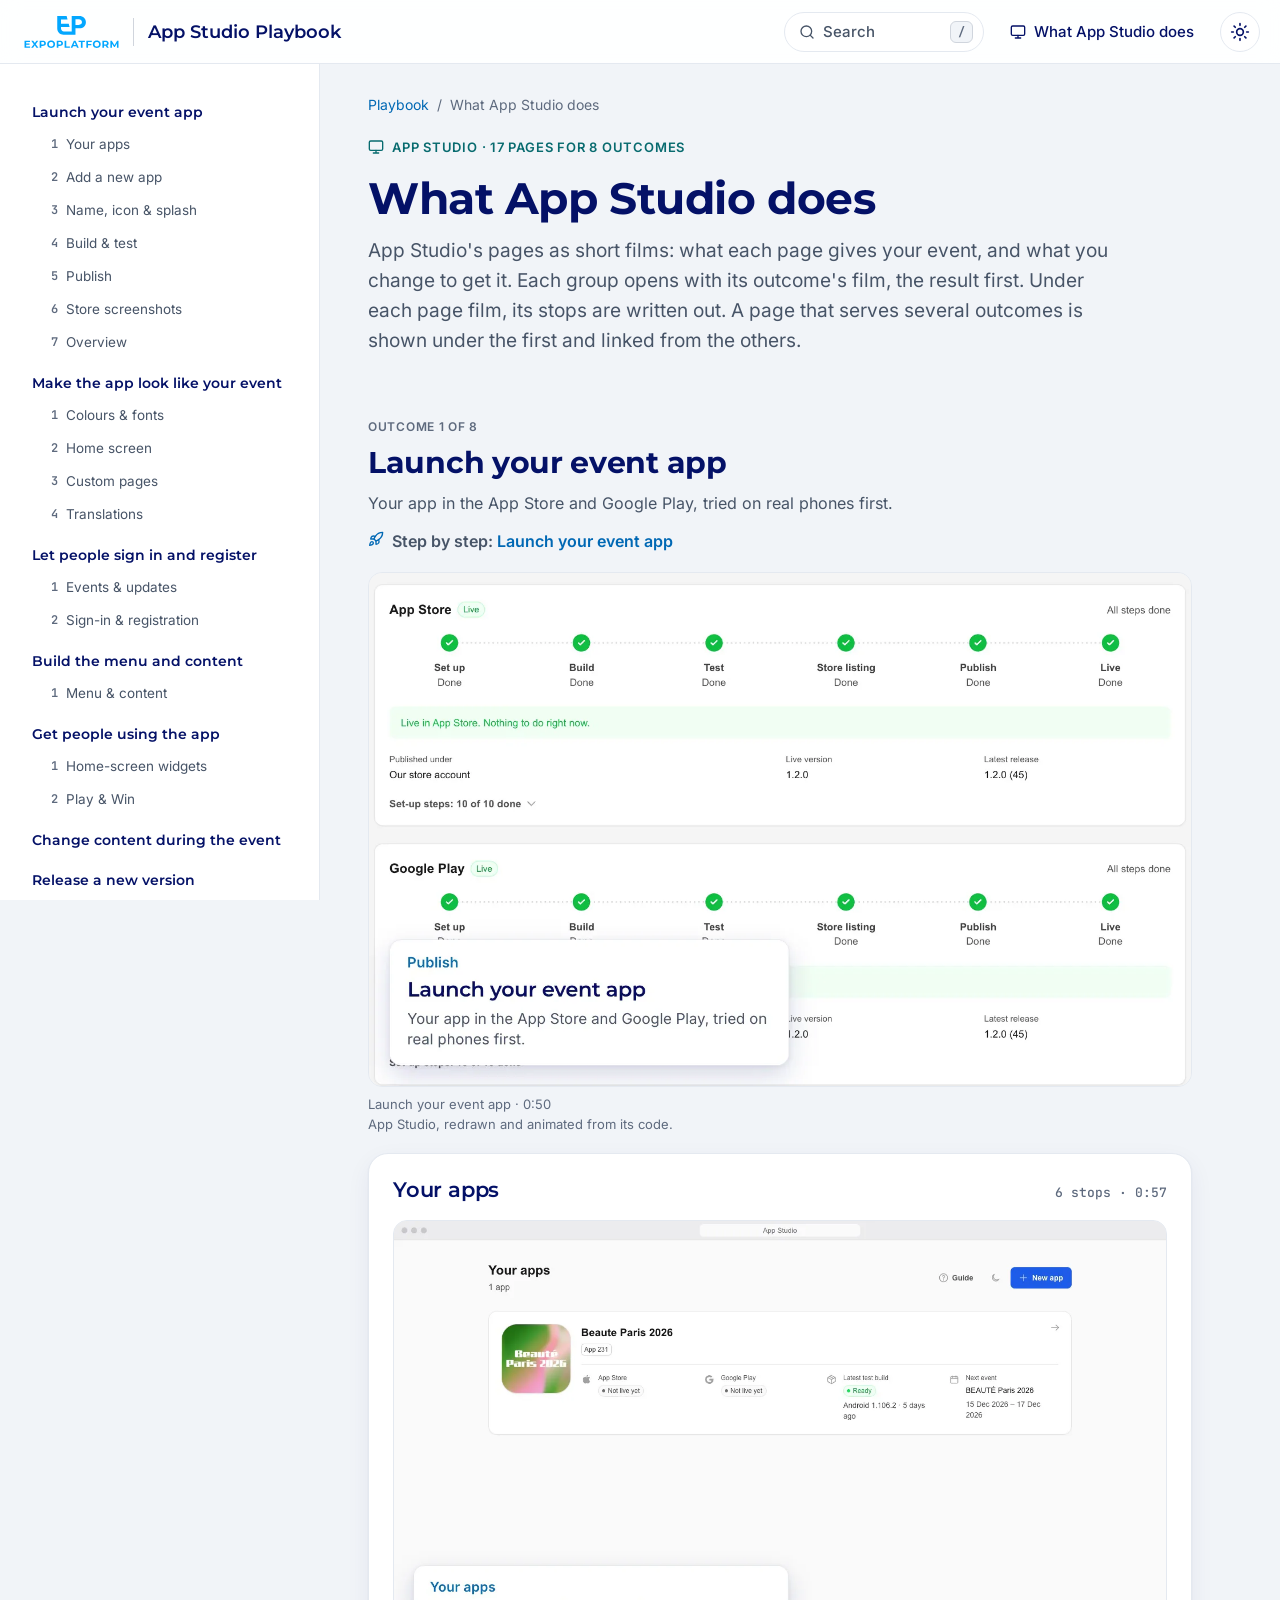
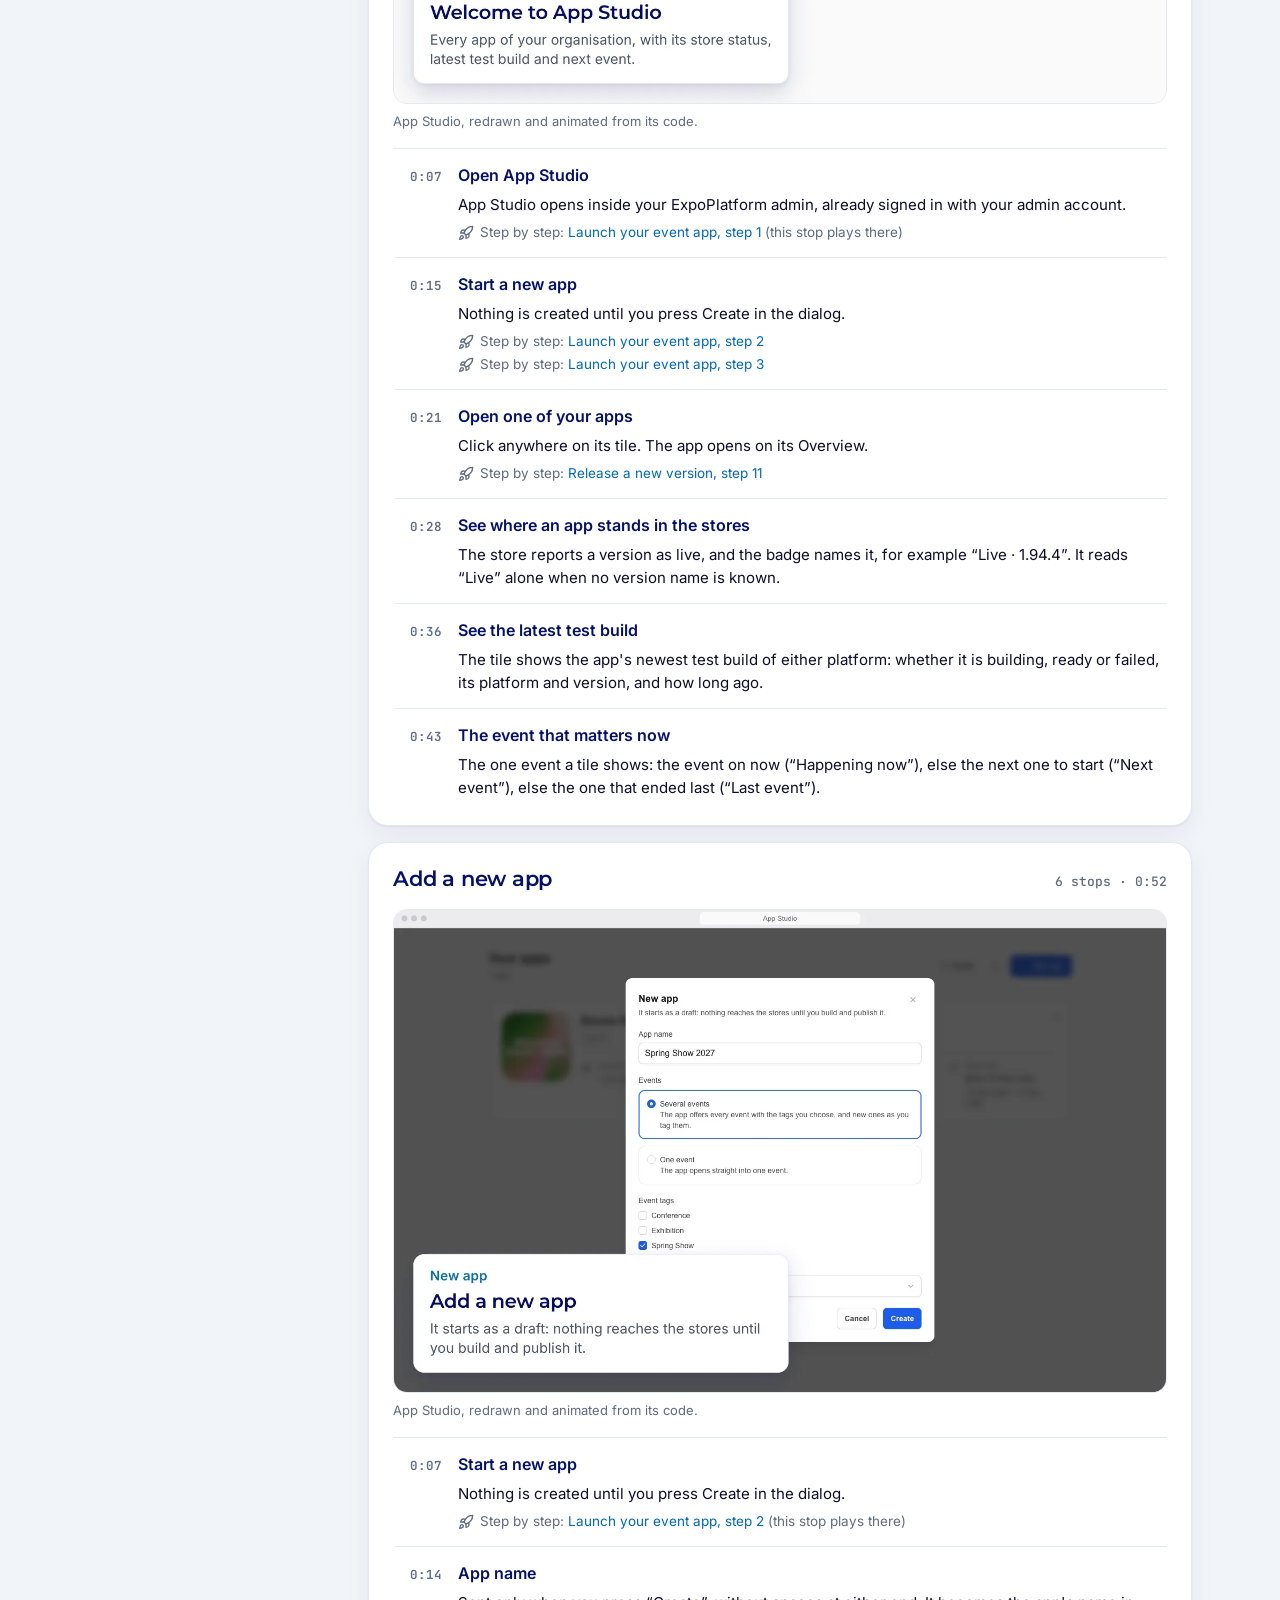
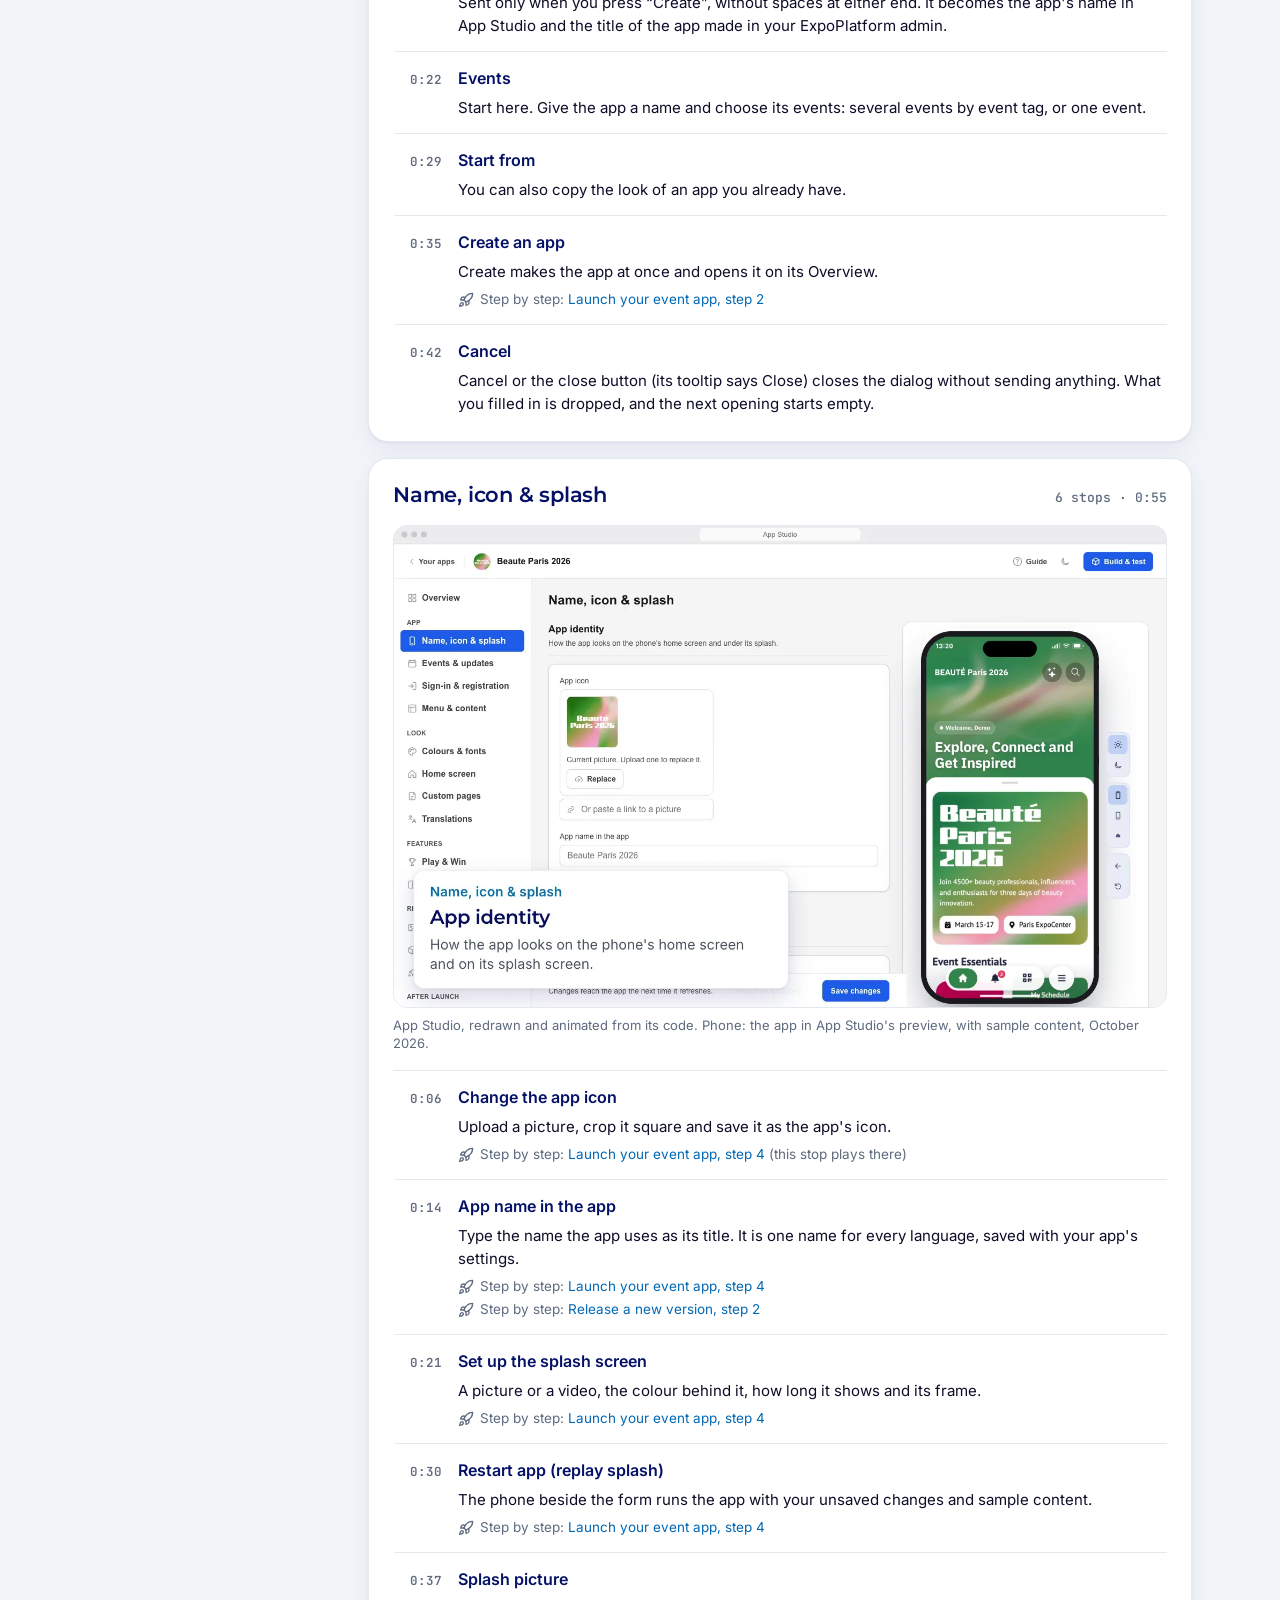
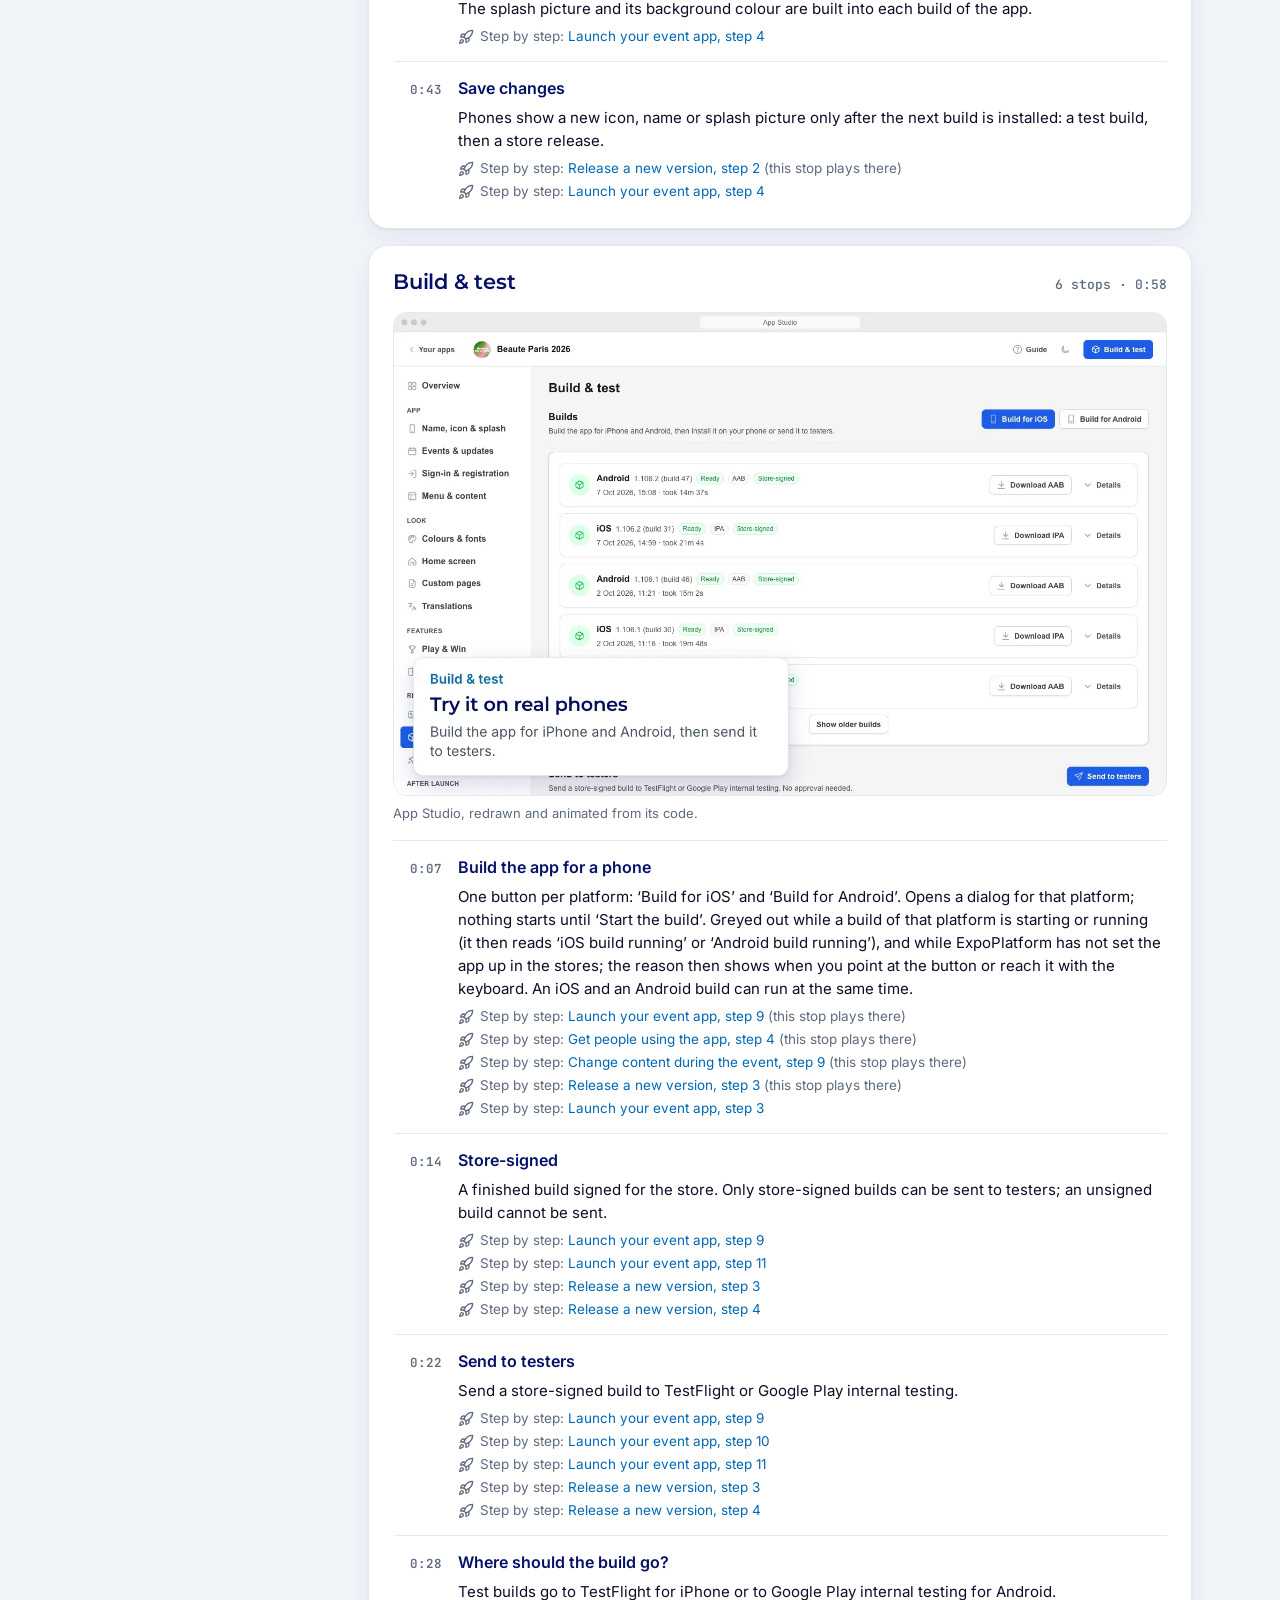
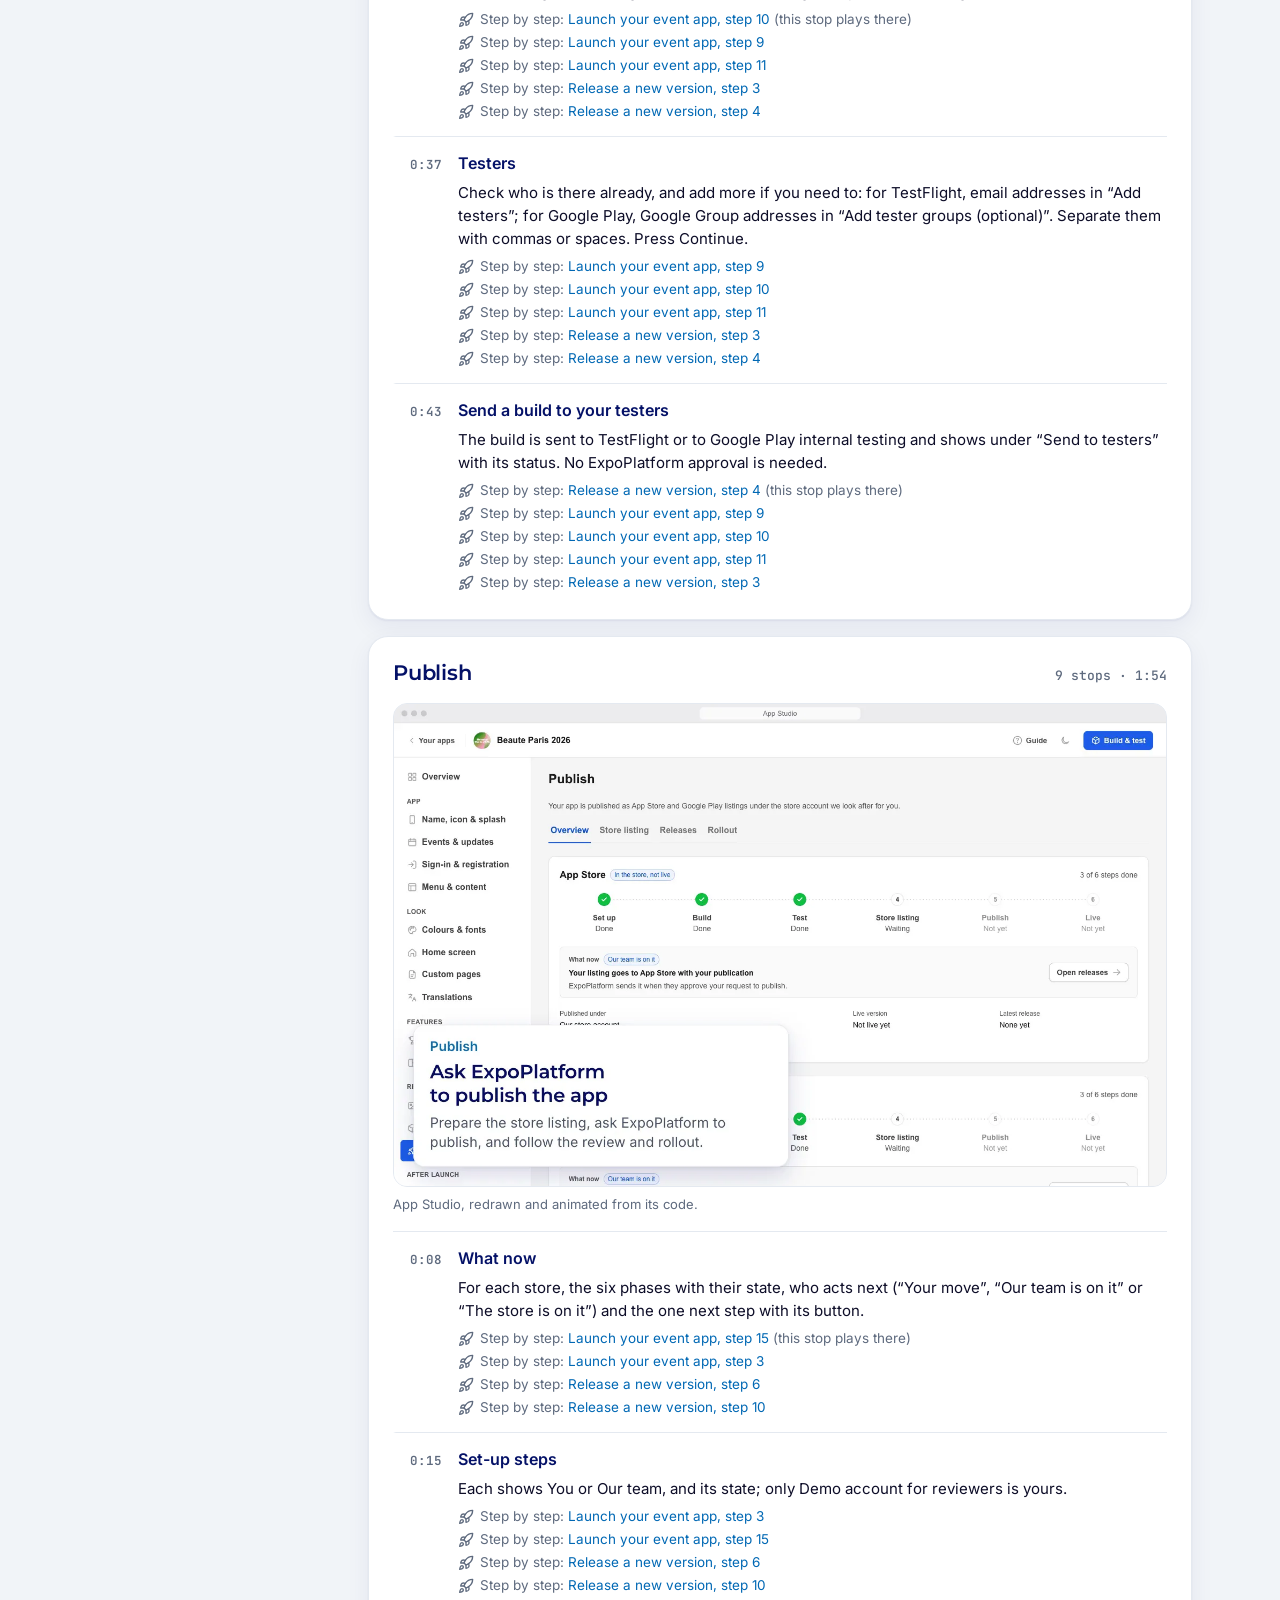
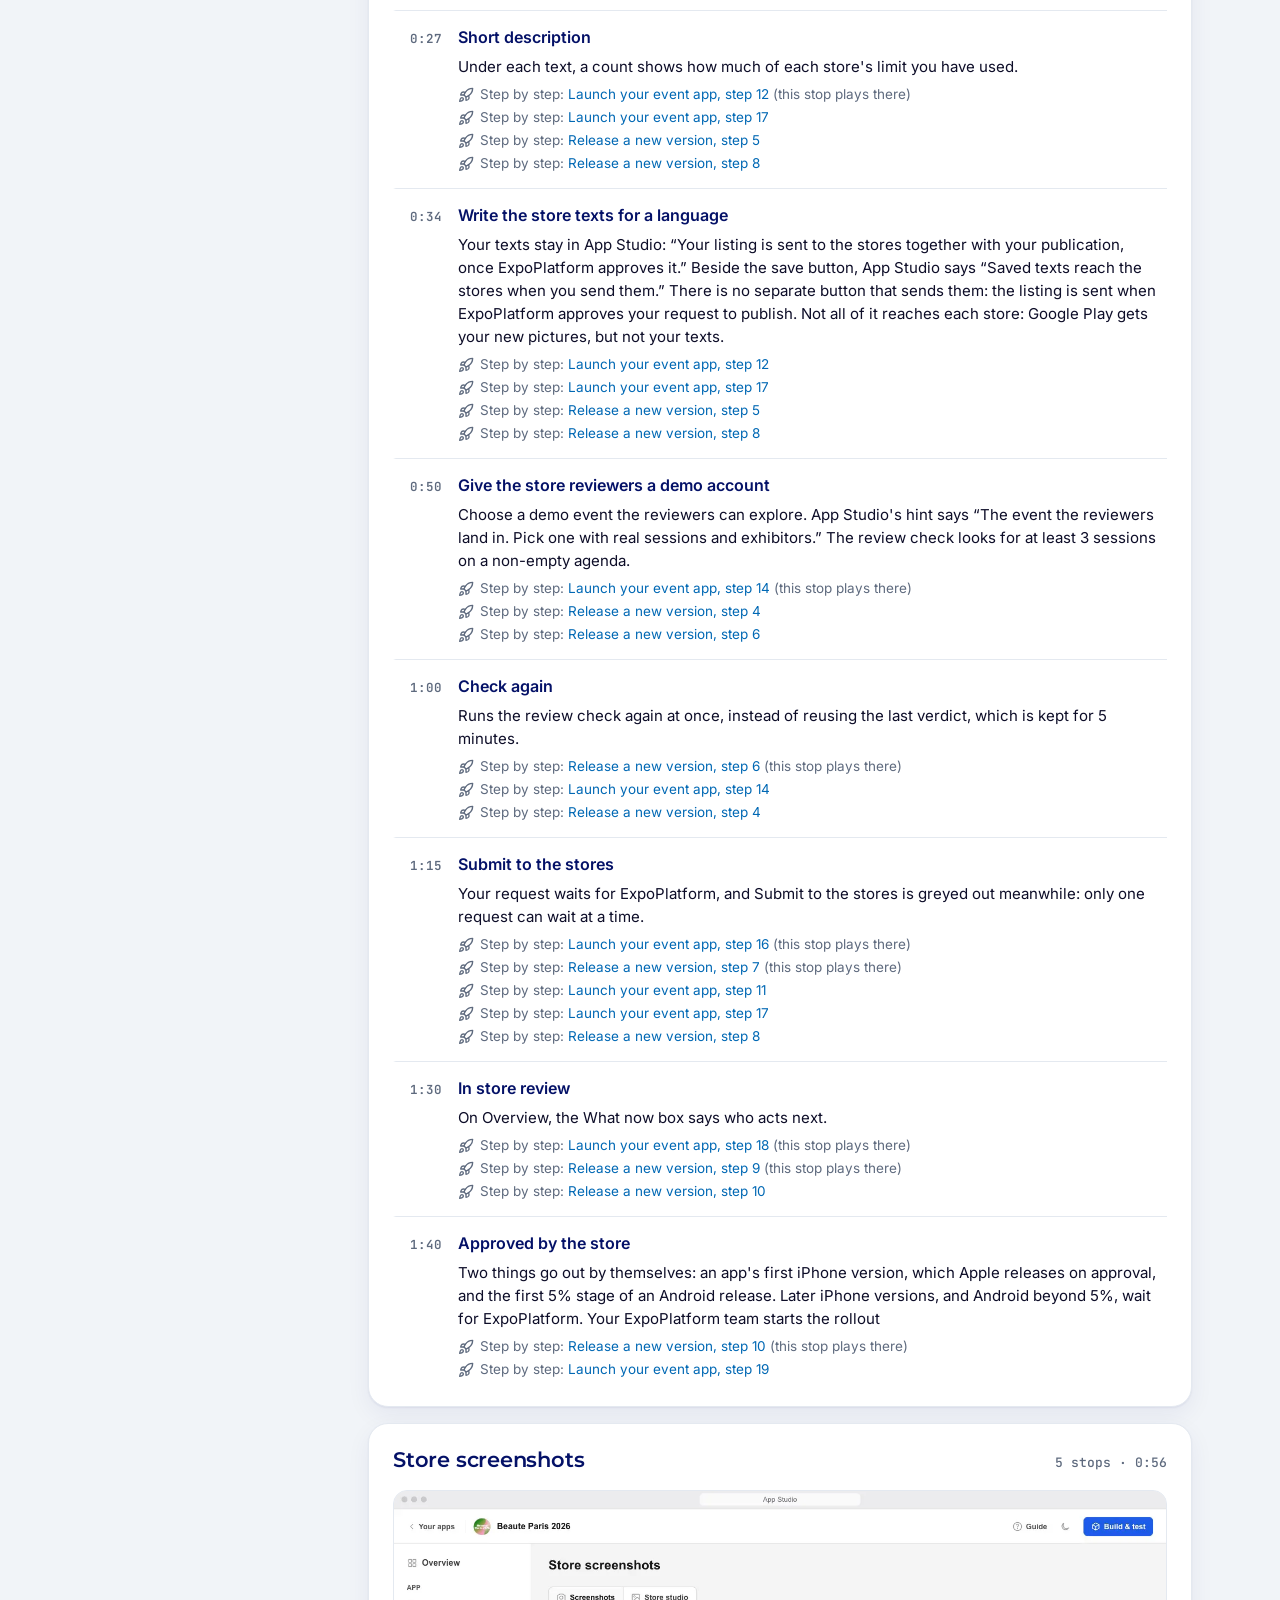
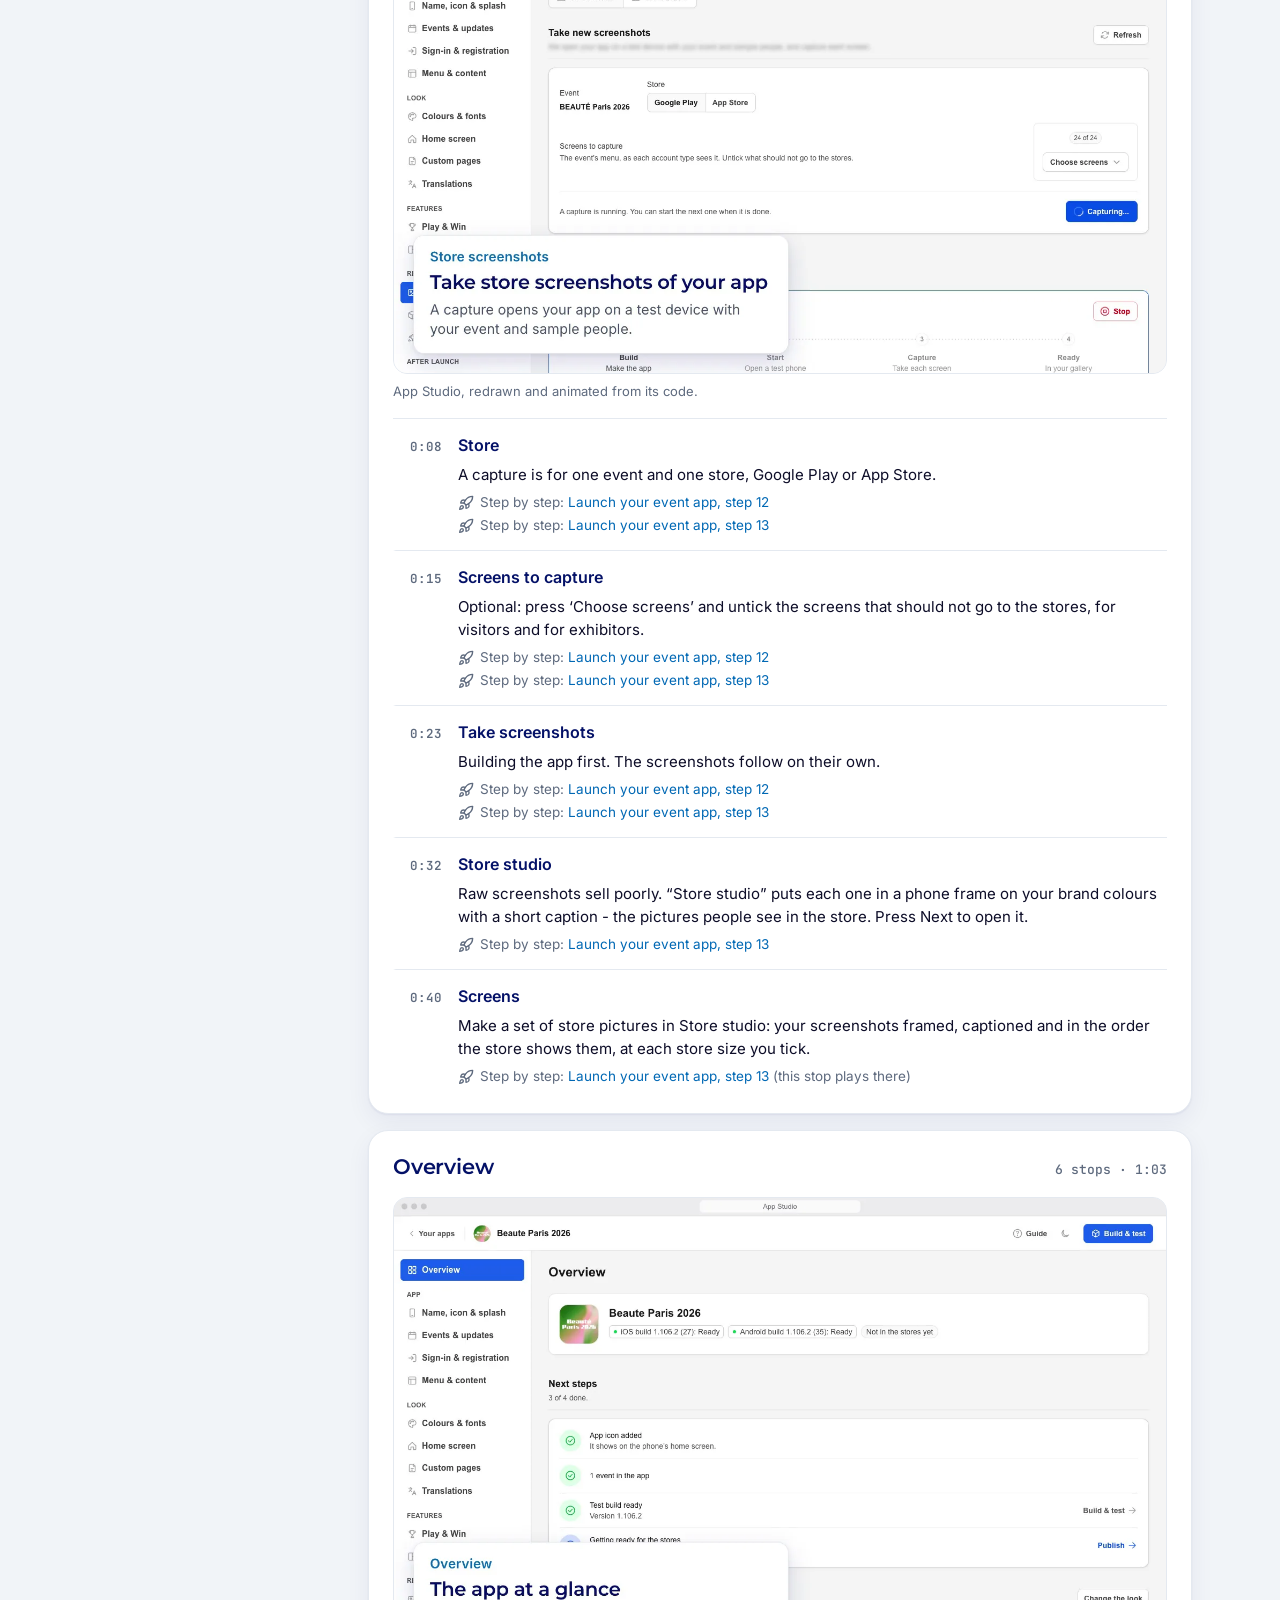
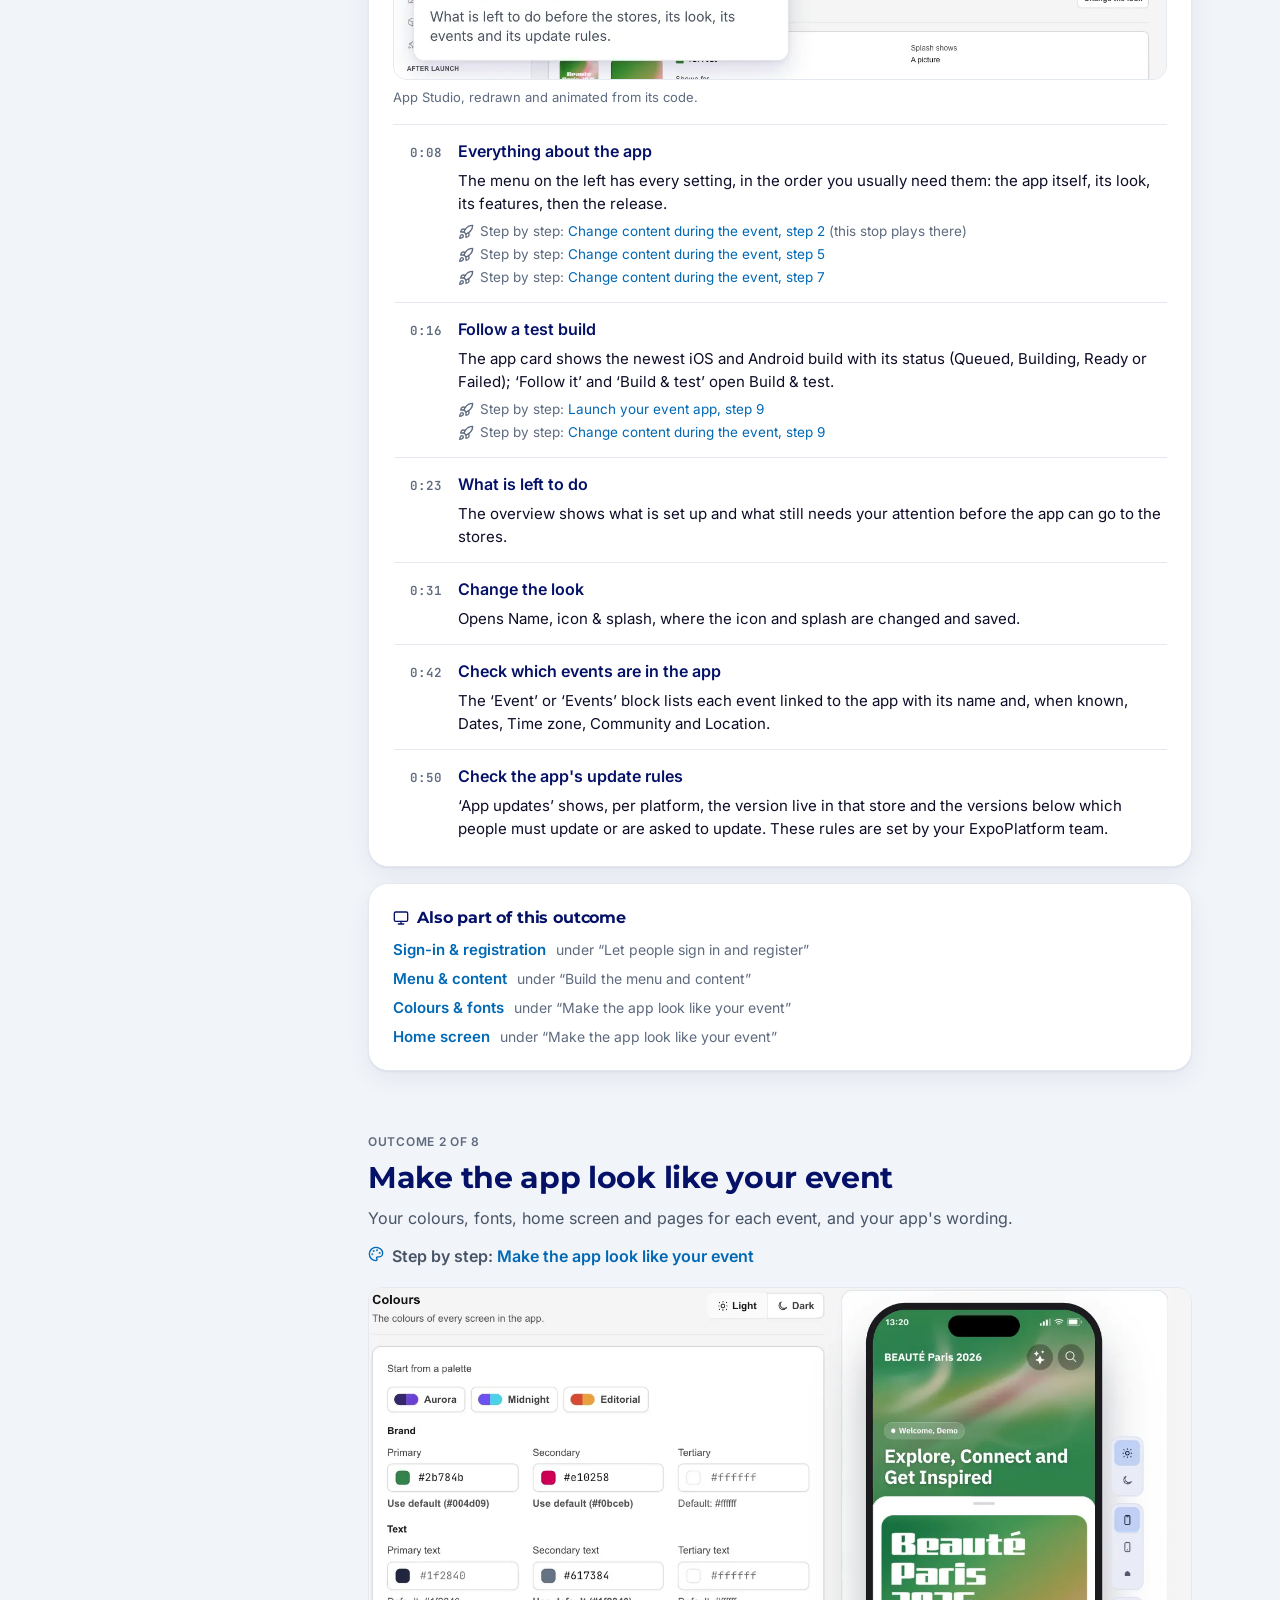
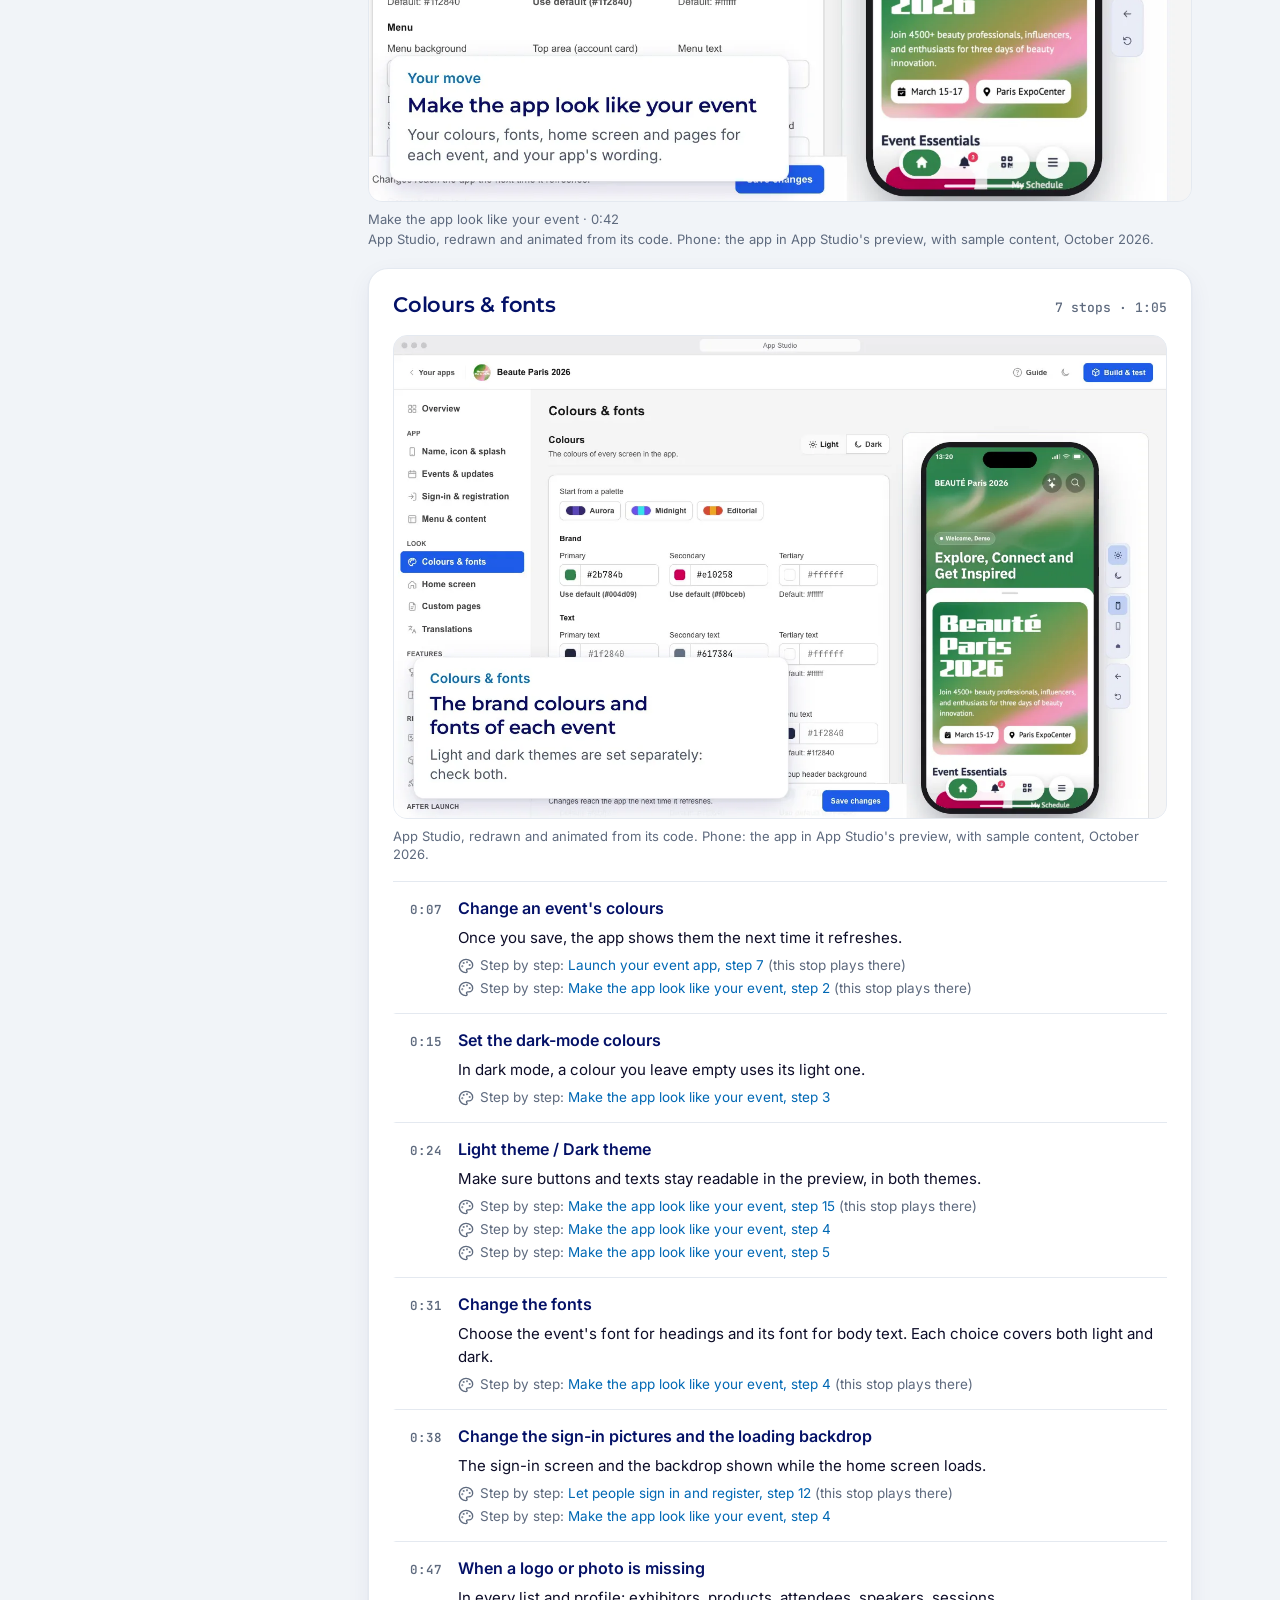
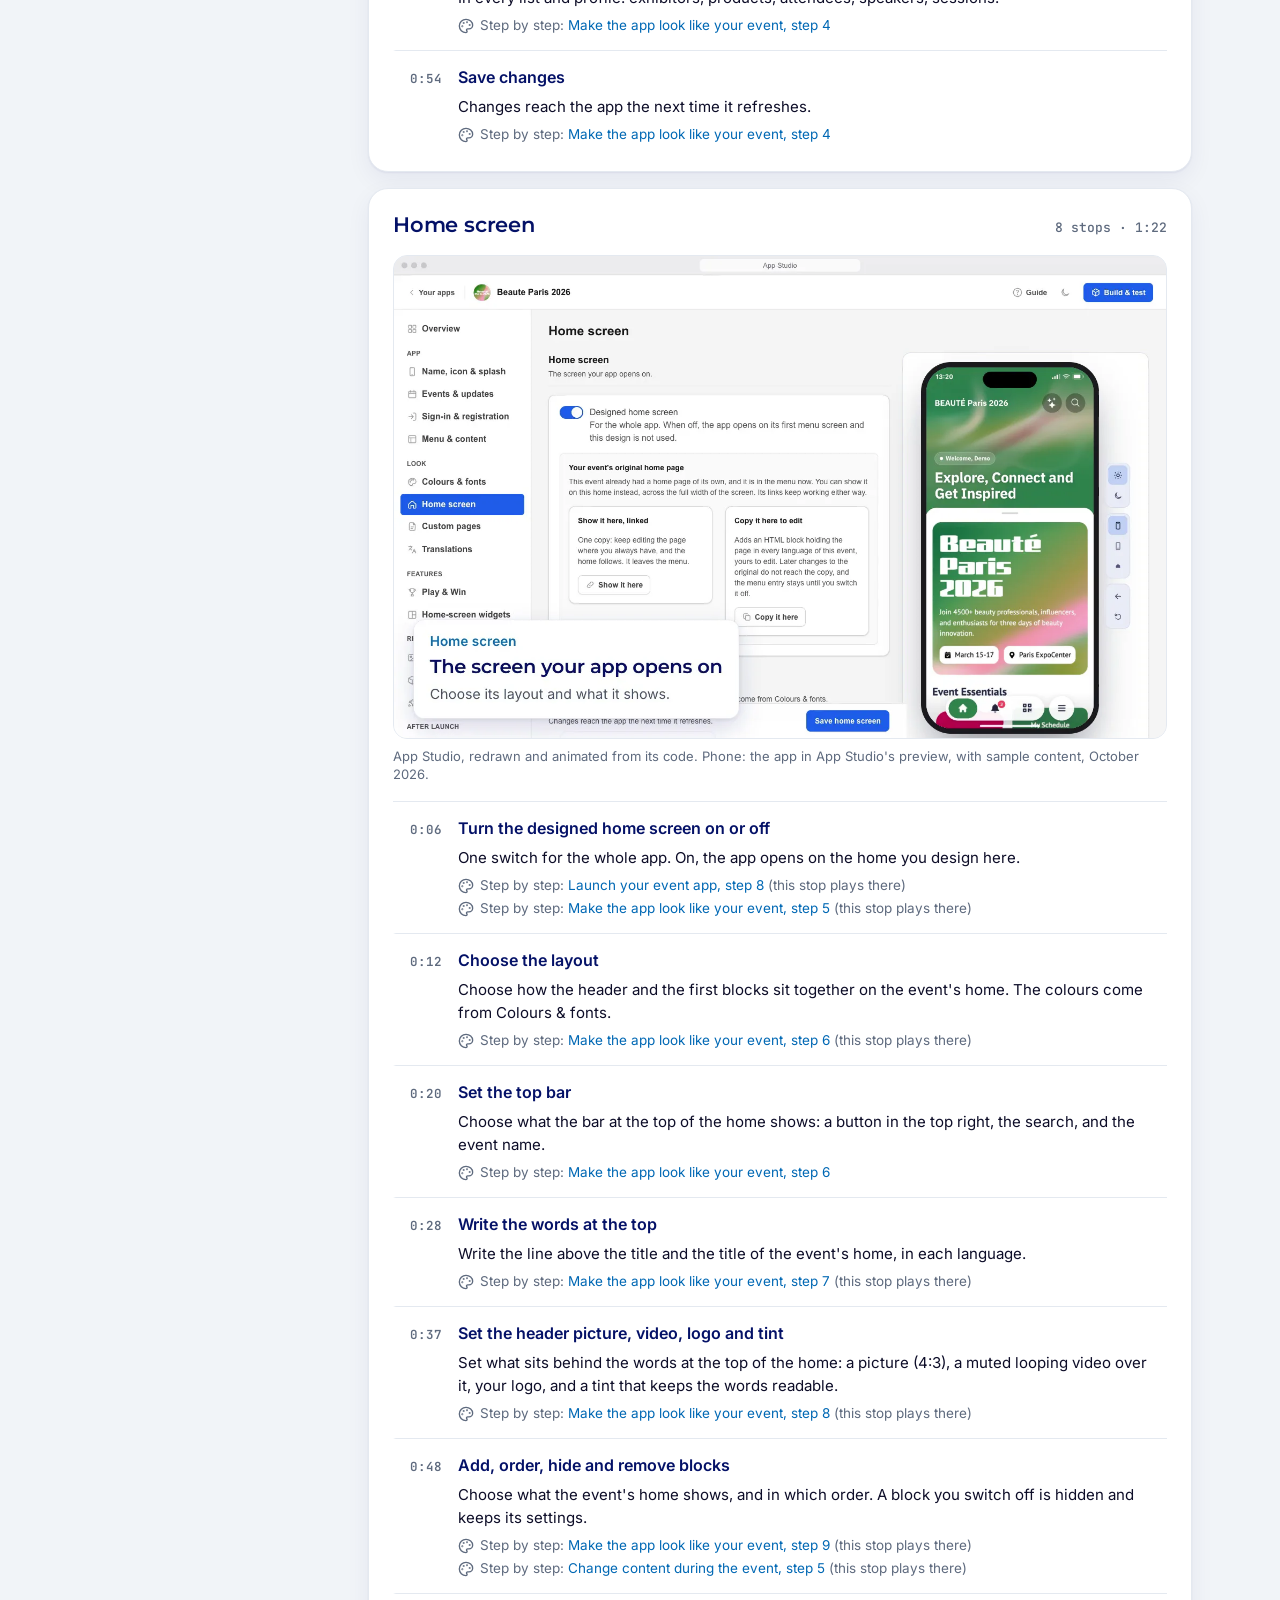
==== commit 605beb91: "App Studio Playbook v1.1.1, built from the App Studio guide v1.1.0 (App Studio c1421d4) Co-Authored-" ====
--- a/app-studio/index.html
+++ b/app-studio/index.html
@@ -13,11 +13,11 @@
 <path d="M124.497 47.8142L122.408 44.7976H120.103V47.8142H117.597V36.9856H122.284C123.244 36.9856 124.074 37.1454 124.775 37.4651C125.487 37.7848 126.033 38.2386 126.415 38.8264C126.796 39.4143 126.987 40.1104 126.987 40.9148C126.987 41.7192 126.791 42.4153 126.399 43.0032C126.018 43.5807 125.471 44.0242 124.76 44.3335L127.188 47.8142H124.497ZM124.45 40.9148C124.45 40.3063 124.254 39.8423 123.862 39.5225C123.47 39.1925 122.898 39.0275 122.145 39.0275H120.103V42.8021H122.145C122.898 42.8021 123.47 42.6371 123.862 42.307C124.254 41.977 124.45 41.513 124.45 40.9148Z" fill="#03A7FF"/>
 <path d="M139.446 47.8142L139.43 41.317L136.243 46.6694H135.114L131.943 41.4562V47.8142H129.591V36.9856H131.664L135.717 43.7148L139.708 36.9856H141.766L141.797 47.8142H139.446Z" fill="#03A7FF"/>
 </svg>
-</span><span class="divider"></span><span class="product">App Studio Playbook</span></a><span class="pb-flex"></span><button class="pb-search-btn" type="button" data-search aria-label="Search the playbook"><svg class="i s16" viewBox="0 0 24 24" aria-hidden="true"><circle cx="11" cy="11" r="8"/><path d="m21 21-4.3-4.3"/></svg><span>Search</span><kbd>/</kbd></button><a class="pb-toplink pb-studio-link" href="../app-studio/index.html" aria-current="page"><svg class="i s16" viewBox="0 0 24 24" aria-hidden="true"><rect width="20" height="14" x="2" y="3" rx="2"/><path d="M8 21h8M12 17v4"/></svg><span>What App Studio does</span></a><a class="pb-toplink" href="https://ajayexpop.github.io/appbuilder/"><svg class="i s16" viewBox="0 0 24 24" aria-hidden="true"><path d="M4 19.5v-15A2.5 2.5 0 0 1 6.5 2H20v20H6.5a2.5 2.5 0 0 1 0-5H20"/></svg><span>The full guide</span></a><button class="pb-theme" type="button" aria-label="Switch between light and dark"><svg class="i sun" viewBox="0 0 24 24" aria-hidden="true"><circle cx="12" cy="12" r="4"/><path d="M12 2v2M12 20v2M4.93 4.93l1.41 1.41M17.66 17.66l1.41 1.41M2 12h2M20 12h2M6.34 17.66l-1.41 1.41M19.07 4.93l-1.41 1.41"/></svg><svg class="i moon" viewBox="0 0 24 24" aria-hidden="true"><path d="M12 3a6 6 0 0 0 9 9 9 9 0 1 1-9-9Z"/></svg></button></header><div class="pb-journey"><aside class="pb-outline" aria-label="Outcomes and pages"><ol class="ol-stages"><li class="ol-stage"><a href="#outcome-launch">Launch your event app</a><ol><li><a href="#film-launch-apps"><span class="ol-n">1</span><span class="ol-t">Your apps</span></a></li><li><a href="#film-launch-new-app"><span class="ol-n">2</span><span class="ol-t">Add a new app</span></a></li><li><a href="#film-launch-app-identity"><span class="ol-n">3</span><span class="ol-t">Name, icon &amp; splash</span></a></li><li><a href="#film-launch-builds"><span class="ol-n">4</span><span class="ol-t">Build &amp; test</span></a></li><li><a href="#film-launch-publish"><span class="ol-n">5</span><span class="ol-t">Publish</span></a></li><li><a href="#film-launch-screenshots"><span class="ol-n">6</span><span class="ol-t">Store screenshots</span></a></li><li><a href="#film-launch-overview"><span class="ol-n">7</span><span class="ol-t">Overview</span></a></li></ol></li><li class="ol-stage"><a href="#outcome-look">Make the app look like your event</a><ol><li><a href="#film-look-design"><span class="ol-n">1</span><span class="ol-t">Colours &amp; fonts</span></a></li><li><a href="#film-look-home"><span class="ol-n">2</span><span class="ol-t">Home screen</span></a></li><li><a href="#film-look-pages"><span class="ol-n">3</span><span class="ol-t">Custom pages</span></a></li><li><a href="#film-look-translations"><span class="ol-n">4</span><span class="ol-t">Translations</span></a></li></ol></li><li class="ol-stage"><a href="#outcome-sign-in">Let people sign in and register</a><ol><li><a href="#film-sign-in-app-general"><span class="ol-n">1</span><span class="ol-t">Events &amp; updates</span></a></li><li><a href="#film-sign-in-app-sign-in"><span class="ol-n">2</span><span class="ol-t">Sign-in &amp; registration</span></a></li></ol></li><li class="ol-stage"><a href="#outcome-menu">Build the menu and content</a><ol><li><a href="#film-menu-app-menu"><span class="ol-n">1</span><span class="ol-t">Menu &amp; content</span></a></li></ol></li><li class="ol-stage"><a href="#outcome-engage">Get people using the app</a><ol><li><a href="#film-engage-widgets"><span class="ol-n">1</span><span class="ol-t">Home-screen widgets</span></a></li><li><a href="#film-engage-play-win"><span class="ol-n">2</span><span class="ol-t">Play &amp; Win</span></a></li></ol></li><li class="ol-stage"><a href="#outcome-live">Change content during the event</a></li><li class="ol-stage"><a href="#outcome-update">Release a new version</a></li><li class="ol-stage"><a href="#outcome-measure">See how people use the app</a><ol><li><a href="#film-measure-analytics"><span class="ol-n">1</span><span class="ol-t">Analytics</span></a></li></ol></li></ol></aside><main id="main" class="pb-main">
+</span><span class="divider"></span><span class="product">App Studio Playbook</span></a><span class="pb-flex"></span><button class="pb-search-btn" type="button" data-search aria-label="Search the playbook"><svg class="i s16" viewBox="0 0 24 24" aria-hidden="true"><circle cx="11" cy="11" r="8"/><path d="m21 21-4.3-4.3"/></svg><span>Search</span><kbd>/</kbd></button><a class="pb-toplink pb-studio-link" href="../app-studio/index.html" aria-current="page"><svg class="i s16" viewBox="0 0 24 24" aria-hidden="true"><rect width="20" height="14" x="2" y="3" rx="2"/><path d="M8 21h8M12 17v4"/></svg><span>What App Studio does</span></a><button class="pb-theme" type="button" aria-label="Switch between light and dark"><svg class="i sun" viewBox="0 0 24 24" aria-hidden="true"><circle cx="12" cy="12" r="4"/><path d="M12 2v2M12 20v2M4.93 4.93l1.41 1.41M17.66 17.66l1.41 1.41M2 12h2M20 12h2M6.34 17.66l-1.41 1.41M19.07 4.93l-1.41 1.41"/></svg><svg class="i moon" viewBox="0 0 24 24" aria-hidden="true"><path d="M12 3a6 6 0 0 0 9 9 9 9 0 1 1-9-9Z"/></svg></button></header><div class="pb-journey"><aside class="pb-outline" aria-label="Outcomes and pages"><ol class="ol-stages"><li class="ol-stage"><a href="#outcome-launch">Launch your event app</a><ol><li><a href="#film-launch-apps"><span class="ol-n">1</span><span class="ol-t">Your apps</span></a></li><li><a href="#film-launch-new-app"><span class="ol-n">2</span><span class="ol-t">Add a new app</span></a></li><li><a href="#film-launch-app-identity"><span class="ol-n">3</span><span class="ol-t">Name, icon &amp; splash</span></a></li><li><a href="#film-launch-builds"><span class="ol-n">4</span><span class="ol-t">Build &amp; test</span></a></li><li><a href="#film-launch-publish"><span class="ol-n">5</span><span class="ol-t">Publish</span></a></li><li><a href="#film-launch-screenshots"><span class="ol-n">6</span><span class="ol-t">Store screenshots</span></a></li><li><a href="#film-launch-overview"><span class="ol-n">7</span><span class="ol-t">Overview</span></a></li></ol></li><li class="ol-stage"><a href="#outcome-look">Make the app look like your event</a><ol><li><a href="#film-look-design"><span class="ol-n">1</span><span class="ol-t">Colours &amp; fonts</span></a></li><li><a href="#film-look-home"><span class="ol-n">2</span><span class="ol-t">Home screen</span></a></li><li><a href="#film-look-pages"><span class="ol-n">3</span><span class="ol-t">Custom pages</span></a></li><li><a href="#film-look-translations"><span class="ol-n">4</span><span class="ol-t">Translations</span></a></li></ol></li><li class="ol-stage"><a href="#outcome-sign-in">Let people sign in and register</a><ol><li><a href="#film-sign-in-app-general"><span class="ol-n">1</span><span class="ol-t">Events &amp; updates</span></a></li><li><a href="#film-sign-in-app-sign-in"><span class="ol-n">2</span><span class="ol-t">Sign-in &amp; registration</span></a></li></ol></li><li class="ol-stage"><a href="#outcome-menu">Build the menu and content</a><ol><li><a href="#film-menu-app-menu"><span class="ol-n">1</span><span class="ol-t">Menu &amp; content</span></a></li></ol></li><li class="ol-stage"><a href="#outcome-engage">Get people using the app</a><ol><li><a href="#film-engage-widgets"><span class="ol-n">1</span><span class="ol-t">Home-screen widgets</span></a></li><li><a href="#film-engage-play-win"><span class="ol-n">2</span><span class="ol-t">Play &amp; Win</span></a></li></ol></li><li class="ol-stage"><a href="#outcome-live">Change content during the event</a></li><li class="ol-stage"><a href="#outcome-update">Release a new version</a></li><li class="ol-stage"><a href="#outcome-measure">See how people use the app</a><ol><li><a href="#film-measure-analytics"><span class="ol-n">1</span><span class="ol-t">Analytics</span></a></li></ol></li></ol></aside><main id="main" class="pb-main">
 <nav class="crumbs" aria-label="Breadcrumb"><a href="../index.html">Playbook</a><span>/</span><span>What App Studio does</span></nav>
-<header class="pb-jhead"><span class="eyebrow"><svg class="i s16" viewBox="0 0 24 24" aria-hidden="true"><rect width="20" height="14" x="2" y="3" rx="2"/><path d="M8 21h8M12 17v4"/></svg> App Studio · 17 pages for 8 outcomes</span><h1>What App Studio does</h1><p class="lead">App Studio's pages as short films: what each page gives your event, and what you change to get it. Each group opens with its outcome's film, the result first. Under each page film, its stops are written out with the guide pages that explain them. A page that serves several outcomes is shown under the first and linked from the others.</p></header>
-<section class="pb-stage as-group" id="outcome-launch" aria-labelledby="h-outcome-launch"><div class="stage-head"><span class="stage-k">Outcome 1 of 8</span><h2 id="h-outcome-launch">Launch your event app</h2><p>Your app in the App Store and Google Play, tried on real phones first.</p><p class="st-journey"><svg class="i s16" viewBox="0 0 24 24" aria-hidden="true"><path d="M4.5 16.5c-1.5 1.26-2 5-2 5s3.74-.5 5-2c.71-.84.7-2.13-.09-2.91a2.18 2.18 0 0 0-2.91-.09z"/><path d="m12 15-3-3a22 22 0 0 1 2-3.95A12.88 12.88 0 0 1 22 2c0 2.72-.78 7.5-6 11a22.35 22.35 0 0 1-4 2z"/><path d="M9 12H4s.55-3.03 2-4c1.62-1.08 5 0 5 0M12 15v5s3.03-.55 4-2c1.08-1.62 0-5 0-5"/></svg><span>Step by step: <a href="../launch/index.html">Launch your event app</a></span></p></div><div class="as-outcome-film"><figure class="vis vis-film" data-film="launch" data-name="Launch your event app" data-src-light="../films/launch-light.mp4" data-src-dark="../films/launch-dark.mp4"><div class="vis-frame film" style="aspect-ratio:1440 / 900"><img class="shot-light" src="../films/launch-light.webp" alt="" loading="lazy" width="1440" height="900"><img class="shot-dark" src="../films/launch-dark.webp" alt="" loading="lazy" width="1440" height="900"><video muted playsinline preload="none" width="1440" height="900" aria-label="Launch your event app"></video></div><figcaption><span class="film-cap"><span>Launch your event app · 0:50</span><span>App Studio, redrawn and animated from its code.</span></span><span class="film-ctl"><button class="film-btn" type="button" aria-label="Play: Launch your event app" title="Play"><svg class="i s16 i-play" viewBox="0 0 24 24" aria-hidden="true"><polygon points="6 3 20 12 6 21 6 3"/></svg><svg class="i s16 i-pause" viewBox="0 0 24 24" aria-hidden="true"><rect x="6" y="5" width="4" height="14" rx="1"/><rect x="14" y="5" width="4" height="14" rx="1"/></svg></button></span></figcaption></figure></div><article class="pb-card as-film" id="film-launch-apps" aria-labelledby="h-film-launch-apps"><div class="as-head"><h3 id="h-film-launch-apps">Your apps</h3><span class="as-meta">6 stops · 0:57</span></div><p class="fs-meta as-guide"><span><svg class="i s16" viewBox="0 0 24 24" aria-hidden="true"><path d="M4 19.5v-15A2.5 2.5 0 0 1 6.5 2H20v20H6.5a2.5 2.5 0 0 1 0-5H20"/></svg><span>From the guide: <a href="https://ajayexpop.github.io/appbuilder/start/your-apps/">Your apps</a></span></span></p><figure class="vis vis-film" data-film="apps" data-name="Your apps" data-src-light="../films/apps-light.mp4" data-src-dark="../films/apps-dark.mp4"><div class="vis-frame film" style="aspect-ratio:1440 / 900"><img class="shot-light" src="../films/apps-light.webp" alt="" loading="lazy" width="1440" height="900"><img class="shot-dark" src="../films/apps-dark.webp" alt="" loading="lazy" width="1440" height="900"><video muted playsinline preload="none" width="1440" height="900" aria-label="Your apps"></video></div><figcaption><span>App Studio, redrawn and animated from its code.</span><span class="film-ctl"><button class="film-btn" type="button" aria-label="Play: Your apps" title="Play"><svg class="i s16 i-play" viewBox="0 0 24 24" aria-hidden="true"><polygon points="6 3 20 12 6 21 6 3"/></svg><svg class="i s16 i-pause" viewBox="0 0 24 24" aria-hidden="true"><rect x="6" y="5" width="4" height="14" rx="1"/><rect x="14" y="5" width="4" height="14" rx="1"/></svg></button></span></figcaption></figure><ol class="fs-stops" aria-label="Your apps, stop by stop"><li class="fs-stop" id="stop-launch-apps-open" data-start="7.7" data-end="14"><button class="fs-seek" type="button" data-seek="7.7"><span class="fs-time">0:07</span><span class="fs-h">Open App Studio</span></button><p class="fs-line">App Studio opens inside your ExpoPlatform admin, already signed in with your admin account.</p><p class="fs-meta"><span><svg class="i s16" viewBox="0 0 24 24" aria-hidden="true"><path d="M4 19.5v-15A2.5 2.5 0 0 1 6.5 2H20v20H6.5a2.5 2.5 0 0 1 0-5H20"/></svg><span>From the guide: <a href="https://ajayexpop.github.io/appbuilder/start/open/">Open App Studio</a></span></span><span><svg class="i s16" viewBox="0 0 24 24" aria-hidden="true"><path d="M4.5 16.5c-1.5 1.26-2 5-2 5s3.74-.5 5-2c.71-.84.7-2.13-.09-2.91a2.18 2.18 0 0 0-2.91-.09z"/><path d="m12 15-3-3a22 22 0 0 1 2-3.95A12.88 12.88 0 0 1 22 2c0 2.72-.78 7.5-6 11a22.35 22.35 0 0 1-4 2z"/><path d="M9 12H4s.55-3.03 2-4c1.62-1.08 5 0 5 0M12 15v5s3.03-.55 4-2c1.08-1.62 0-5 0-5"/></svg><span>Step by step: <a href="../launch/index.html#step-open">Launch your event app, step 1</a> (this stop plays there)</span></span></p></li><li class="fs-stop" id="stop-launch-apps-new-app" data-start="15.2" data-end="20.5"><button class="fs-seek" type="button" data-seek="15.2"><span class="fs-time">0:15</span><span class="fs-h">Start a new app</span></button><p class="fs-line">Nothing is created until you press Create in the dialog.</p><p class="fs-meta"><span><svg class="i s16" viewBox="0 0 24 24" aria-hidden="true"><path d="M4 19.5v-15A2.5 2.5 0 0 1 6.5 2H20v20H6.5a2.5 2.5 0 0 1 0-5H20"/></svg><span>From the guide: <a href="https://ajayexpop.github.io/appbuilder/start/new-app/">Add a new app</a></span></span><span><svg class="i s16" viewBox="0 0 24 24" aria-hidden="true"><path d="M4.5 16.5c-1.5 1.26-2 5-2 5s3.74-.5 5-2c.71-.84.7-2.13-.09-2.91a2.18 2.18 0 0 0-2.91-.09z"/><path d="m12 15-3-3a22 22 0 0 1 2-3.95A12.88 12.88 0 0 1 22 2c0 2.72-.78 7.5-6 11a22.35 22.35 0 0 1-4 2z"/><path d="M9 12H4s.55-3.03 2-4c1.62-1.08 5 0 5 0M12 15v5s3.03-.55 4-2c1.08-1.62 0-5 0-5"/></svg><span>Step by step: <a href="../launch/index.html#step-create">Launch your event app, step 2</a></span></span><span><svg class="i s16" viewBox="0 0 24 24" aria-hidden="true"><path d="M4.5 16.5c-1.5 1.26-2 5-2 5s3.74-.5 5-2c.71-.84.7-2.13-.09-2.91a2.18 2.18 0 0 0-2.91-.09z"/><path d="m12 15-3-3a22 22 0 0 1 2-3.95A12.88 12.88 0 0 1 22 2c0 2.72-.78 7.5-6 11a22.35 22.35 0 0 1-4 2z"/><path d="M9 12H4s.55-3.03 2-4c1.62-1.08 5 0 5 0M12 15v5s3.03-.55 4-2c1.08-1.62 0-5 0-5"/></svg><span>Step by step: <a href="../launch/index.html#step-setup">Launch your event app, step 3</a></span></span></p></li><li class="fs-stop" id="stop-launch-apps-open-app" data-start="21.7" data-end="27.65"><button class="fs-seek" type="button" data-seek="21.7"><span class="fs-time">0:21</span><span class="fs-h">Open one of your apps</span></button><p class="fs-line">Click anywhere on its tile. The app opens on its Overview.</p><p class="fs-meta"><span><svg class="i s16" viewBox="0 0 24 24" aria-hidden="true"><path d="M4 19.5v-15A2.5 2.5 0 0 1 6.5 2H20v20H6.5a2.5 2.5 0 0 1 0-5H20"/></svg><span>From the guide: <a href="https://ajayexpop.github.io/appbuilder/start/your-apps/">Your apps</a></span></span><span><svg class="i s16" viewBox="0 0 24 24" aria-hidden="true"><path d="M4.5 16.5c-1.5 1.26-2 5-2 5s3.74-.5 5-2c.71-.84.7-2.13-.09-2.91a2.18 2.18 0 0 0-2.91-.09z"/><path d="m12 15-3-3a22 22 0 0 1 2-3.95A12.88 12.88 0 0 1 22 2c0 2.72-.78 7.5-6 11a22.35 22.35 0 0 1-4 2z"/><path d="M9 12H4s.55-3.03 2-4c1.62-1.08 5 0 5 0M12 15v5s3.03-.55 4-2c1.08-1.62 0-5 0-5"/></svg><span>Step by step: <a href="../update/index.html#step-live">Release a new version, step 11</a></span></span></p></li><li class="fs-stop" id="stop-launch-apps-stores" data-start="28.85" data-end="35.5"><button class="fs-seek" type="button" data-seek="28.85"><span class="fs-time">0:28</span><span class="fs-h">See where an app stands in the stores</span></button><p class="fs-line">The store reports a version as live, and the badge names it, for example “Live · 1.94.4”. It reads “Live” alone when no version name is known.</p><p class="fs-meta"><span><svg class="i s16" viewBox="0 0 24 24" aria-hidden="true"><path d="M4 19.5v-15A2.5 2.5 0 0 1 6.5 2H20v20H6.5a2.5 2.5 0 0 1 0-5H20"/></svg><span>From the guide: <a href="https://ajayexpop.github.io/appbuilder/start/your-apps/">Your apps</a></span></span></p></li><li class="fs-stop" id="stop-launch-apps-build" data-start="36.7" data-end="42.65"><button class="fs-seek" type="button" data-seek="36.7"><span class="fs-time">0:36</span><span class="fs-h">See the latest test build</span></button><p class="fs-line">The tile shows the app's newest test build of either platform: whether it is building, ready or failed, its platform and version, and how long ago.</p><p class="fs-meta"><span><svg class="i s16" viewBox="0 0 24 24" aria-hidden="true"><path d="M4 19.5v-15A2.5 2.5 0 0 1 6.5 2H20v20H6.5a2.5 2.5 0 0 1 0-5H20"/></svg><span>From the guide: <a href="https://ajayexpop.github.io/appbuilder/start/your-apps/">Your apps</a></span></span></p></li><li class="fs-stop" id="stop-launch-apps-event" data-start="43.85" data-end="51.5"><button class="fs-seek" type="button" data-seek="43.85"><span class="fs-time">0:43</span><span class="fs-h">The event that matters now</span></button><p class="fs-line">The one event a tile shows: the event on now (“Happening now”), else the next one to start (“Next event”), else the one that ended last (“Last event”).</p><p class="fs-meta"><span><svg class="i s16" viewBox="0 0 24 24" aria-hidden="true"><path d="M4 19.5v-15A2.5 2.5 0 0 1 6.5 2H20v20H6.5a2.5 2.5 0 0 1 0-5H20"/></svg><span>From the guide: <a href="https://ajayexpop.github.io/appbuilder/start/your-apps/">Your apps</a></span></span></p></li></ol></article><article class="pb-card as-film" id="film-launch-new-app" aria-labelledby="h-film-launch-new-app"><div class="as-head"><h3 id="h-film-launch-new-app">Add a new app</h3><span class="as-meta">6 stops · 0:52</span></div><p class="fs-meta as-guide"><span><svg class="i s16" viewBox="0 0 24 24" aria-hidden="true"><path d="M4 19.5v-15A2.5 2.5 0 0 1 6.5 2H20v20H6.5a2.5 2.5 0 0 1 0-5H20"/></svg><span>From the guide: <a href="https://ajayexpop.github.io/appbuilder/start/new-app/">Add a new app</a></span></span></p><figure class="vis vis-film" data-film="new-app" data-name="Add a new app" data-src-light="../films/new-app-light.mp4" data-src-dark="../films/new-app-dark.mp4"><div class="vis-frame film" style="aspect-ratio:1440 / 900"><img class="shot-light" src="../films/new-app-light.webp" alt="" loading="lazy" width="1440" height="900"><img class="shot-dark" src="../films/new-app-dark.webp" alt="" loading="lazy" width="1440" height="900"><video muted playsinline preload="none" width="1440" height="900" aria-label="Add a new app"></video></div><figcaption><span>App Studio, redrawn and animated from its code.</span><span class="film-ctl"><button class="film-btn" type="button" aria-label="Play: Add a new app" title="Play"><svg class="i s16 i-play" viewBox="0 0 24 24" aria-hidden="true"><polygon points="6 3 20 12 6 21 6 3"/></svg><svg class="i s16 i-pause" viewBox="0 0 24 24" aria-hidden="true"><rect x="6" y="5" width="4" height="14" rx="1"/><rect x="14" y="5" width="4" height="14" rx="1"/></svg></button></span></figcaption></figure><ol class="fs-stops" aria-label="Add a new app, stop by stop"><li class="fs-stop" id="stop-launch-new-app-new-app" data-start="7.7" data-end="13.5"><button class="fs-seek" type="button" data-seek="7.7"><span class="fs-time">0:07</span><span class="fs-h">Start a new app</span></button><p class="fs-line">Nothing is created until you press Create in the dialog.</p><p class="fs-meta"><span><svg class="i s16" viewBox="0 0 24 24" aria-hidden="true"><path d="M4 19.5v-15A2.5 2.5 0 0 1 6.5 2H20v20H6.5a2.5 2.5 0 0 1 0-5H20"/></svg><span>From the guide: <a href="https://ajayexpop.github.io/appbuilder/start/new-app/">Add a new app</a></span></span><span><svg class="i s16" viewBox="0 0 24 24" aria-hidden="true"><path d="M4.5 16.5c-1.5 1.26-2 5-2 5s3.74-.5 5-2c.71-.84.7-2.13-.09-2.91a2.18 2.18 0 0 0-2.91-.09z"/><path d="m12 15-3-3a22 22 0 0 1 2-3.95A12.88 12.88 0 0 1 22 2c0 2.72-.78 7.5-6 11a22.35 22.35 0 0 1-4 2z"/><path d="M9 12H4s.55-3.03 2-4c1.62-1.08 5 0 5 0M12 15v5s3.03-.55 4-2c1.08-1.62 0-5 0-5"/></svg><span>Step by step: <a href="../launch/index.html#step-create">Launch your event app, step 2</a> (this stop plays there)</span></span></p></li><li class="fs-stop" id="stop-launch-new-app-name" data-start="14.7" data-end="21"><button class="fs-seek" type="button" data-seek="14.7"><span class="fs-time">0:14</span><span class="fs-h">App name</span></button><p class="fs-line">Sent only when you press “Create”, without spaces at either end. It becomes the app's name in App Studio and the title of the app made in your ExpoPlatform admin.</p><p class="fs-meta"><span><svg class="i s16" viewBox="0 0 24 24" aria-hidden="true"><path d="M4 19.5v-15A2.5 2.5 0 0 1 6.5 2H20v20H6.5a2.5 2.5 0 0 1 0-5H20"/></svg><span>From the guide: <a href="https://ajayexpop.github.io/appbuilder/start/new-app/">Add a new app</a></span></span></p></li><li class="fs-stop" id="stop-launch-new-app-events" data-start="22.2" data-end="28"><button class="fs-seek" type="button" data-seek="22.2"><span class="fs-time">0:22</span><span class="fs-h">Events</span></button><p class="fs-line">Start here. Give the app a name and choose its events: several events by event tag, or one event.</p><p class="fs-meta"><span><svg class="i s16" viewBox="0 0 24 24" aria-hidden="true"><path d="M4 19.5v-15A2.5 2.5 0 0 1 6.5 2H20v20H6.5a2.5 2.5 0 0 1 0-5H20"/></svg><span>From the guide: <a href="https://ajayexpop.github.io/appbuilder/start/new-app/">Add a new app</a></span></span></p></li><li class="fs-stop" id="stop-launch-new-app-start-from" data-start="29.2" data-end="34.5"><button class="fs-seek" type="button" data-seek="29.2"><span class="fs-time">0:29</span><span class="fs-h">Start from</span></button><p class="fs-line">You can also copy the look of an app you already have.</p><p class="fs-meta"><span><svg class="i s16" viewBox="0 0 24 24" aria-hidden="true"><path d="M4 19.5v-15A2.5 2.5 0 0 1 6.5 2H20v20H6.5a2.5 2.5 0 0 1 0-5H20"/></svg><span>From the guide: <a href="https://ajayexpop.github.io/appbuilder/start/new-app/">Add a new app</a></span></span></p></li><li class="fs-stop" id="stop-launch-new-app-create" data-start="35.7" data-end="41.35"><button class="fs-seek" type="button" data-seek="35.7"><span class="fs-time">0:35</span><span class="fs-h">Create an app</span></button><p class="fs-line">Create makes the app at once and opens it on its Overview.</p><p class="fs-meta"><span><svg class="i s16" viewBox="0 0 24 24" aria-hidden="true"><path d="M4 19.5v-15A2.5 2.5 0 0 1 6.5 2H20v20H6.5a2.5 2.5 0 0 1 0-5H20"/></svg><span>From the guide: <a href="https://ajayexpop.github.io/appbuilder/start/new-app/">Add a new app</a></span></span><span><svg class="i s16" viewBox="0 0 24 24" aria-hidden="true"><path d="M4.5 16.5c-1.5 1.26-2 5-2 5s3.74-.5 5-2c.71-.84.7-2.13-.09-2.91a2.18 2.18 0 0 0-2.91-.09z"/><path d="m12 15-3-3a22 22 0 0 1 2-3.95A12.88 12.88 0 0 1 22 2c0 2.72-.78 7.5-6 11a22.35 22.35 0 0 1-4 2z"/><path d="M9 12H4s.55-3.03 2-4c1.62-1.08 5 0 5 0M12 15v5s3.03-.55 4-2c1.08-1.62 0-5 0-5"/></svg><span>Step by step: <a href="../launch/index.html#step-create">Launch your event app, step 2</a></span></span></p></li><li class="fs-stop" id="stop-launch-new-app-cancel" data-start="42.55" data-end="47.95"><button class="fs-seek" type="button" data-seek="42.55"><span class="fs-time">0:42</span><span class="fs-h">Cancel</span></button><p class="fs-line">Cancel or the close button (its tooltip says Close) closes the dialog without sending anything. What you filled in is dropped, and the next opening starts empty.</p><p class="fs-meta"><span><svg class="i s16" viewBox="0 0 24 24" aria-hidden="true"><path d="M4 19.5v-15A2.5 2.5 0 0 1 6.5 2H20v20H6.5a2.5 2.5 0 0 1 0-5H20"/></svg><span>From the guide: <a href="https://ajayexpop.github.io/appbuilder/start/new-app/">Add a new app</a></span></span></p></li></ol></article><article class="pb-card as-film" id="film-launch-app-identity" aria-labelledby="h-film-launch-app-identity"><div class="as-head"><h3 id="h-film-launch-app-identity">Name, icon &amp; splash</h3><span class="as-meta">6 stops · 0:55</span></div><p class="fs-meta as-guide"><span><svg class="i s16" viewBox="0 0 24 24" aria-hidden="true"><path d="M4 19.5v-15A2.5 2.5 0 0 1 6.5 2H20v20H6.5a2.5 2.5 0 0 1 0-5H20"/></svg><span>From the guide: <a href="https://ajayexpop.github.io/appbuilder/build/app-identity/">Name, icon &amp; splash</a></span></span></p><figure class="vis vis-film" data-film="app-identity" data-name="Name, icon &amp; splash" data-src-light="../films/app-identity-light.mp4" data-src-dark="../films/app-identity-dark.mp4"><div class="vis-frame film" style="aspect-ratio:1440 / 900"><img class="shot-light" src="../films/app-identity-light.webp" alt="" loading="lazy" width="1440" height="900"><img class="shot-dark" src="../films/app-identity-dark.webp" alt="" loading="lazy" width="1440" height="900"><video muted playsinline preload="none" width="1440" height="900" aria-label="Name, icon &amp; splash"></video></div><figcaption><span>App Studio, redrawn and animated from its code. Phone: the app in App Studio's preview, with sample content, October 2026.</span><span class="film-ctl"><button class="film-btn" type="button" aria-label="Play: Name, icon &amp; splash" title="Play"><svg class="i s16 i-play" viewBox="0 0 24 24" aria-hidden="true"><polygon points="6 3 20 12 6 21 6 3"/></svg><svg class="i s16 i-pause" viewBox="0 0 24 24" aria-hidden="true"><rect x="6" y="5" width="4" height="14" rx="1"/><rect x="14" y="5" width="4" height="14" rx="1"/></svg></button></span></figcaption></figure><ol class="fs-stops" aria-label="Name, icon &amp; splash, stop by stop"><li class="fs-stop" id="stop-launch-app-identity-icon" data-start="6.7" data-end="13"><button class="fs-seek" type="button" data-seek="6.7"><span class="fs-time">0:06</span><span class="fs-h">Change the app icon</span></button><p class="fs-line">Upload a picture, crop it square and save it as the app's icon.</p><p class="fs-meta"><span><svg class="i s16" viewBox="0 0 24 24" aria-hidden="true"><path d="M4 19.5v-15A2.5 2.5 0 0 1 6.5 2H20v20H6.5a2.5 2.5 0 0 1 0-5H20"/></svg><span>From the guide: <a href="https://ajayexpop.github.io/appbuilder/build/app-identity/change-icon/">How to change the app icon</a></span></span><span><svg class="i s16" viewBox="0 0 24 24" aria-hidden="true"><path d="M4.5 16.5c-1.5 1.26-2 5-2 5s3.74-.5 5-2c.71-.84.7-2.13-.09-2.91a2.18 2.18 0 0 0-2.91-.09z"/><path d="m12 15-3-3a22 22 0 0 1 2-3.95A12.88 12.88 0 0 1 22 2c0 2.72-.78 7.5-6 11a22.35 22.35 0 0 1-4 2z"/><path d="M9 12H4s.55-3.03 2-4c1.62-1.08 5 0 5 0M12 15v5s3.03-.55 4-2c1.08-1.62 0-5 0-5"/></svg><span>Step by step: <a href="../launch/index.html#step-identity">Launch your event app, step 4</a> (this stop plays there)</span></span></p></li><li class="fs-stop" id="stop-launch-app-identity-name" data-start="14.2" data-end="20.5"><button class="fs-seek" type="button" data-seek="14.2"><span class="fs-time">0:14</span><span class="fs-h">App name in the app</span></button><p class="fs-line">Type the name the app uses as its title. It is one name for every language, saved with your app's settings.</p><p class="fs-meta"><span><svg class="i s16" viewBox="0 0 24 24" aria-hidden="true"><path d="M4 19.5v-15A2.5 2.5 0 0 1 6.5 2H20v20H6.5a2.5 2.5 0 0 1 0-5H20"/></svg><span>From the guide: <a href="https://ajayexpop.github.io/appbuilder/build/app-identity/change-name/">How to change the app's name in the app</a></span></span><span><svg class="i s16" viewBox="0 0 24 24" aria-hidden="true"><path d="M4.5 16.5c-1.5 1.26-2 5-2 5s3.74-.5 5-2c.71-.84.7-2.13-.09-2.91a2.18 2.18 0 0 0-2.91-.09z"/><path d="m12 15-3-3a22 22 0 0 1 2-3.95A12.88 12.88 0 0 1 22 2c0 2.72-.78 7.5-6 11a22.35 22.35 0 0 1-4 2z"/><path d="M9 12H4s.55-3.03 2-4c1.62-1.08 5 0 5 0M12 15v5s3.03-.55 4-2c1.08-1.62 0-5 0-5"/></svg><span>Step by step: <a href="../launch/index.html#step-identity">Launch your event app, step 4</a></span></span><span><svg class="i s16" viewBox="0 0 24 24" aria-hidden="true"><path d="M4.5 16.5c-1.5 1.26-2 5-2 5s3.74-.5 5-2c.71-.84.7-2.13-.09-2.91a2.18 2.18 0 0 0-2.91-.09z"/><path d="m12 15-3-3a22 22 0 0 1 2-3.95A12.88 12.88 0 0 1 22 2c0 2.72-.78 7.5-6 11a22.35 22.35 0 0 1-4 2z"/><path d="M9 12H4s.55-3.03 2-4c1.62-1.08 5 0 5 0M12 15v5s3.03-.55 4-2c1.08-1.62 0-5 0-5"/></svg><span>Step by step: <a href="../update/index.html#step-save">Release a new version, step 2</a></span></span></p></li><li class="fs-stop" id="stop-launch-app-identity-splash" data-start="21.7" data-end="29.35"><button class="fs-seek" type="button" data-seek="21.7"><span class="fs-time">0:21</span><span class="fs-h">Set up the splash screen</span></button><p class="fs-line">A picture or a video, the colour behind it, how long it shows and its frame.</p><p class="fs-meta"><span><svg class="i s16" viewBox="0 0 24 24" aria-hidden="true"><path d="M4 19.5v-15A2.5 2.5 0 0 1 6.5 2H20v20H6.5a2.5 2.5 0 0 1 0-5H20"/></svg><span>From the guide: <a href="https://ajayexpop.github.io/appbuilder/build/app-identity/set-splash/">How to set up the splash screen</a></span></span><span><svg class="i s16" viewBox="0 0 24 24" aria-hidden="true"><path d="M4.5 16.5c-1.5 1.26-2 5-2 5s3.74-.5 5-2c.71-.84.7-2.13-.09-2.91a2.18 2.18 0 0 0-2.91-.09z"/><path d="m12 15-3-3a22 22 0 0 1 2-3.95A12.88 12.88 0 0 1 22 2c0 2.72-.78 7.5-6 11a22.35 22.35 0 0 1-4 2z"/><path d="M9 12H4s.55-3.03 2-4c1.62-1.08 5 0 5 0M12 15v5s3.03-.55 4-2c1.08-1.62 0-5 0-5"/></svg><span>Step by step: <a href="../launch/index.html#step-identity">Launch your event app, step 4</a></span></span></p></li><li class="fs-stop" id="stop-launch-app-identity-restart" data-start="30.55" data-end="35.95"><button class="fs-seek" type="button" data-seek="30.55"><span class="fs-time">0:30</span><span class="fs-h">Restart app (replay splash)</span></button><p class="fs-line">The phone beside the form runs the app with your unsaved changes and sample content.</p><p class="fs-meta"><span><svg class="i s16" viewBox="0 0 24 24" aria-hidden="true"><path d="M4 19.5v-15A2.5 2.5 0 0 1 6.5 2H20v20H6.5a2.5 2.5 0 0 1 0-5H20"/></svg><span>From the guide: <a href="https://ajayexpop.github.io/appbuilder/build/app-identity/set-splash/">How to set up the splash screen</a></span></span><span><svg class="i s16" viewBox="0 0 24 24" aria-hidden="true"><path d="M4.5 16.5c-1.5 1.26-2 5-2 5s3.74-.5 5-2c.71-.84.7-2.13-.09-2.91a2.18 2.18 0 0 0-2.91-.09z"/><path d="m12 15-3-3a22 22 0 0 1 2-3.95A12.88 12.88 0 0 1 22 2c0 2.72-.78 7.5-6 11a22.35 22.35 0 0 1-4 2z"/><path d="M9 12H4s.55-3.03 2-4c1.62-1.08 5 0 5 0M12 15v5s3.03-.55 4-2c1.08-1.62 0-5 0-5"/></svg><span>Step by step: <a href="../launch/index.html#step-identity">Launch your event app, step 4</a></span></span></p></li><li class="fs-stop" id="stop-launch-app-identity-splash-picture" data-start="37.15" data-end="42.35"><button class="fs-seek" type="button" data-seek="37.15"><span class="fs-time">0:37</span><span class="fs-h">Splash picture</span></button><p class="fs-line">The splash picture and its background colour are built into each build of the app.</p><p class="fs-meta"><span><svg class="i s16" viewBox="0 0 24 24" aria-hidden="true"><path d="M4 19.5v-15A2.5 2.5 0 0 1 6.5 2H20v20H6.5a2.5 2.5 0 0 1 0-5H20"/></svg><span>From the guide: <a href="https://ajayexpop.github.io/appbuilder/build/app-identity/set-splash/">How to set up the splash screen</a></span></span><span><svg class="i s16" viewBox="0 0 24 24" aria-hidden="true"><path d="M4.5 16.5c-1.5 1.26-2 5-2 5s3.74-.5 5-2c.71-.84.7-2.13-.09-2.91a2.18 2.18 0 0 0-2.91-.09z"/><path d="m12 15-3-3a22 22 0 0 1 2-3.95A12.88 12.88 0 0 1 22 2c0 2.72-.78 7.5-6 11a22.35 22.35 0 0 1-4 2z"/><path d="M9 12H4s.55-3.03 2-4c1.62-1.08 5 0 5 0M12 15v5s3.03-.55 4-2c1.08-1.62 0-5 0-5"/></svg><span>Step by step: <a href="../launch/index.html#step-identity">Launch your event app, step 4</a></span></span></p></li><li class="fs-stop" id="stop-launch-app-identity-save" data-start="43.55" data-end="50.2"><button class="fs-seek" type="button" data-seek="43.55"><span class="fs-time">0:43</span><span class="fs-h">Save changes</span></button><p class="fs-line">Phones show a new icon, name or splash picture only after the next build is installed: a test build, then a store release.</p><p class="fs-meta"><span><svg class="i s16" viewBox="0 0 24 24" aria-hidden="true"><path d="M4 19.5v-15A2.5 2.5 0 0 1 6.5 2H20v20H6.5a2.5 2.5 0 0 1 0-5H20"/></svg><span>From the guide: <a href="https://ajayexpop.github.io/appbuilder/build/app-identity/">Name, icon &amp; splash</a></span></span><span><svg class="i s16" viewBox="0 0 24 24" aria-hidden="true"><path d="M4.5 16.5c-1.5 1.26-2 5-2 5s3.74-.5 5-2c.71-.84.7-2.13-.09-2.91a2.18 2.18 0 0 0-2.91-.09z"/><path d="m12 15-3-3a22 22 0 0 1 2-3.95A12.88 12.88 0 0 1 22 2c0 2.72-.78 7.5-6 11a22.35 22.35 0 0 1-4 2z"/><path d="M9 12H4s.55-3.03 2-4c1.62-1.08 5 0 5 0M12 15v5s3.03-.55 4-2c1.08-1.62 0-5 0-5"/></svg><span>Step by step: <a href="../update/index.html#step-save">Release a new version, step 2</a> (this stop plays there)</span></span><span><svg class="i s16" viewBox="0 0 24 24" aria-hidden="true"><path d="M4.5 16.5c-1.5 1.26-2 5-2 5s3.74-.5 5-2c.71-.84.7-2.13-.09-2.91a2.18 2.18 0 0 0-2.91-.09z"/><path d="m12 15-3-3a22 22 0 0 1 2-3.95A12.88 12.88 0 0 1 22 2c0 2.72-.78 7.5-6 11a22.35 22.35 0 0 1-4 2z"/><path d="M9 12H4s.55-3.03 2-4c1.62-1.08 5 0 5 0M12 15v5s3.03-.55 4-2c1.08-1.62 0-5 0-5"/></svg><span>Step by step: <a href="../launch/index.html#step-identity">Launch your event app, step 4</a></span></span></p></li></ol></article><article class="pb-card as-film" id="film-launch-builds" aria-labelledby="h-film-launch-builds"><div class="as-head"><h3 id="h-film-launch-builds">Build &amp; test</h3><span class="as-meta">6 stops · 0:58</span></div><p class="fs-meta as-guide"><span><svg class="i s16" viewBox="0 0 24 24" aria-hidden="true"><path d="M4 19.5v-15A2.5 2.5 0 0 1 6.5 2H20v20H6.5a2.5 2.5 0 0 1 0-5H20"/></svg><span>From the guide: <a href="https://ajayexpop.github.io/appbuilder/release/builds/">Build &amp; test</a></span></span></p><figure class="vis vis-film" data-film="builds" data-name="Build &amp; test" data-src-light="../films/builds-light.mp4" data-src-dark="../films/builds-dark.mp4"><div class="vis-frame film" style="aspect-ratio:1440 / 900"><img class="shot-light" src="../films/builds-light.webp" alt="" loading="lazy" width="1440" height="900"><img class="shot-dark" src="../films/builds-dark.webp" alt="" loading="lazy" width="1440" height="900"><video muted playsinline preload="none" width="1440" height="900" aria-label="Build &amp; test"></video></div><figcaption><span>App Studio, redrawn and animated from its code.</span><span class="film-ctl"><button class="film-btn" type="button" aria-label="Play: Build &amp; test" title="Play"><svg class="i s16 i-play" viewBox="0 0 24 24" aria-hidden="true"><polygon points="6 3 20 12 6 21 6 3"/></svg><svg class="i s16 i-pause" viewBox="0 0 24 24" aria-hidden="true"><rect x="6" y="5" width="4" height="14" rx="1"/><rect x="14" y="5" width="4" height="14" rx="1"/></svg></button></span></figcaption></figure><ol class="fs-stops" aria-label="Build &amp; test, stop by stop"><li class="fs-stop" id="stop-launch-builds-build" data-start="7" data-end="13.65"><button class="fs-seek" type="button" data-seek="7"><span class="fs-time">0:07</span><span class="fs-h">Build the app for a phone</span></button><p class="fs-line">One button per platform: ‘Build for iOS’ and ‘Build for Android’. Opens a dialog for that platform; nothing starts until ‘Start the build’. Greyed out while a build of that platform is starting or running (it then reads ‘iOS build running’ or ‘Android build running’), and while ExpoPlatform has not set the app up in the stores; the reason then shows when you point at the button or reach it with the keyboard. An iOS and an Android build can run at the same time.</p><p class="fs-meta"><span><svg class="i s16" viewBox="0 0 24 24" aria-hidden="true"><path d="M4 19.5v-15A2.5 2.5 0 0 1 6.5 2H20v20H6.5a2.5 2.5 0 0 1 0-5H20"/></svg><span>From the guide: <a href="https://ajayexpop.github.io/appbuilder/release/builds/start-a-build/">How to build the app for a phone</a></span></span><span><svg class="i s16" viewBox="0 0 24 24" aria-hidden="true"><path d="M4.5 16.5c-1.5 1.26-2 5-2 5s3.74-.5 5-2c.71-.84.7-2.13-.09-2.91a2.18 2.18 0 0 0-2.91-.09z"/><path d="m12 15-3-3a22 22 0 0 1 2-3.95A12.88 12.88 0 0 1 22 2c0 2.72-.78 7.5-6 11a22.35 22.35 0 0 1-4 2z"/><path d="M9 12H4s.55-3.03 2-4c1.62-1.08 5 0 5 0M12 15v5s3.03-.55 4-2c1.08-1.62 0-5 0-5"/></svg><span>Step by step: <a href="../launch/index.html#step-build">Launch your event app, step 9</a> (this stop plays there)</span></span><span><svg class="i s16" viewBox="0 0 24 24" aria-hidden="true"><path d="M4.5 16.5c-1.5 1.26-2 5-2 5s3.74-.5 5-2c.71-.84.7-2.13-.09-2.91a2.18 2.18 0 0 0-2.91-.09z"/><path d="m12 15-3-3a22 22 0 0 1 2-3.95A12.88 12.88 0 0 1 22 2c0 2.72-.78 7.5-6 11a22.35 22.35 0 0 1-4 2z"/><path d="M9 12H4s.55-3.03 2-4c1.62-1.08 5 0 5 0M12 15v5s3.03-.55 4-2c1.08-1.62 0-5 0-5"/></svg><span>Step by step: <a href="../engage/index.html#step-new-version">Get people using the app, step 4</a> (this stop plays there)</span></span><span><svg class="i s16" viewBox="0 0 24 24" aria-hidden="true"><path d="M4.5 16.5c-1.5 1.26-2 5-2 5s3.74-.5 5-2c.71-.84.7-2.13-.09-2.91a2.18 2.18 0 0 0-2.91-.09z"/><path d="m12 15-3-3a22 22 0 0 1 2-3.95A12.88 12.88 0 0 1 22 2c0 2.72-.78 7.5-6 11a22.35 22.35 0 0 1-4 2z"/><path d="M9 12H4s.55-3.03 2-4c1.62-1.08 5 0 5 0M12 15v5s3.03-.55 4-2c1.08-1.62 0-5 0-5"/></svg><span>Step by step: <a href="../live/index.html#step-version">Change content during the event, step 9</a> (this stop plays there)</span></span><span><svg class="i s16" viewBox="0 0 24 24" aria-hidden="true"><path d="M4.5 16.5c-1.5 1.26-2 5-2 5s3.74-.5 5-2c.71-.84.7-2.13-.09-2.91a2.18 2.18 0 0 0-2.91-.09z"/><path d="m12 15-3-3a22 22 0 0 1 2-3.95A12.88 12.88 0 0 1 22 2c0 2.72-.78 7.5-6 11a22.35 22.35 0 0 1-4 2z"/><path d="M9 12H4s.55-3.03 2-4c1.62-1.08 5 0 5 0M12 15v5s3.03-.55 4-2c1.08-1.62 0-5 0-5"/></svg><span>Step by step: <a href="../update/index.html#step-build">Release a new version, step 3</a> (this stop plays there)</span></span><span><svg class="i s16" viewBox="0 0 24 24" aria-hidden="true"><path d="M4.5 16.5c-1.5 1.26-2 5-2 5s3.74-.5 5-2c.71-.84.7-2.13-.09-2.91a2.18 2.18 0 0 0-2.91-.09z"/><path d="m12 15-3-3a22 22 0 0 1 2-3.95A12.88 12.88 0 0 1 22 2c0 2.72-.78 7.5-6 11a22.35 22.35 0 0 1-4 2z"/><path d="M9 12H4s.55-3.03 2-4c1.62-1.08 5 0 5 0M12 15v5s3.03-.55 4-2c1.08-1.62 0-5 0-5"/></svg><span>Step by step: <a href="../launch/index.html#step-setup">Launch your event app, step 3</a></span></span></p></li><li class="fs-stop" id="stop-launch-builds-ready" data-start="14.85" data-end="20.8"><button class="fs-seek" type="button" data-seek="14.85"><span class="fs-time">0:14</span><span class="fs-h">Store-signed</span></button><p class="fs-line">A finished build signed for the store. Only store-signed builds can be sent to testers; an unsigned build cannot be sent.</p><p class="fs-meta"><span><svg class="i s16" viewBox="0 0 24 24" aria-hidden="true"><path d="M4 19.5v-15A2.5 2.5 0 0 1 6.5 2H20v20H6.5a2.5 2.5 0 0 1 0-5H20"/></svg><span>From the guide: <a href="https://ajayexpop.github.io/appbuilder/release/builds/install-a-test-build/">How to install a test build on your phone</a></span></span><span><svg class="i s16" viewBox="0 0 24 24" aria-hidden="true"><path d="M4.5 16.5c-1.5 1.26-2 5-2 5s3.74-.5 5-2c.71-.84.7-2.13-.09-2.91a2.18 2.18 0 0 0-2.91-.09z"/><path d="m12 15-3-3a22 22 0 0 1 2-3.95A12.88 12.88 0 0 1 22 2c0 2.72-.78 7.5-6 11a22.35 22.35 0 0 1-4 2z"/><path d="M9 12H4s.55-3.03 2-4c1.62-1.08 5 0 5 0M12 15v5s3.03-.55 4-2c1.08-1.62 0-5 0-5"/></svg><span>Step by step: <a href="../launch/index.html#step-build">Launch your event app, step 9</a></span></span><span><svg class="i s16" viewBox="0 0 24 24" aria-hidden="true"><path d="M4.5 16.5c-1.5 1.26-2 5-2 5s3.74-.5 5-2c.71-.84.7-2.13-.09-2.91a2.18 2.18 0 0 0-2.91-.09z"/><path d="m12 15-3-3a22 22 0 0 1 2-3.95A12.88 12.88 0 0 1 22 2c0 2.72-.78 7.5-6 11a22.35 22.35 0 0 1-4 2z"/><path d="M9 12H4s.55-3.03 2-4c1.62-1.08 5 0 5 0M12 15v5s3.03-.55 4-2c1.08-1.62 0-5 0-5"/></svg><span>Step by step: <a href="../launch/index.html#step-try">Launch your event app, step 11</a></span></span><span><svg class="i s16" viewBox="0 0 24 24" aria-hidden="true"><path d="M4.5 16.5c-1.5 1.26-2 5-2 5s3.74-.5 5-2c.71-.84.7-2.13-.09-2.91a2.18 2.18 0 0 0-2.91-.09z"/><path d="m12 15-3-3a22 22 0 0 1 2-3.95A12.88 12.88 0 0 1 22 2c0 2.72-.78 7.5-6 11a22.35 22.35 0 0 1-4 2z"/><path d="M9 12H4s.55-3.03 2-4c1.62-1.08 5 0 5 0M12 15v5s3.03-.55 4-2c1.08-1.62 0-5 0-5"/></svg><span>Step by step: <a href="../update/index.html#step-build">Release a new version, step 3</a></span></span><span><svg class="i s16" viewBox="0 0 24 24" aria-hidden="true"><path d="M4.5 16.5c-1.5 1.26-2 5-2 5s3.74-.5 5-2c.71-.84.7-2.13-.09-2.91a2.18 2.18 0 0 0-2.91-.09z"/><path d="m12 15-3-3a22 22 0 0 1 2-3.95A12.88 12.88 0 0 1 22 2c0 2.72-.78 7.5-6 11a22.35 22.35 0 0 1-4 2z"/><path d="M9 12H4s.55-3.03 2-4c1.62-1.08 5 0 5 0M12 15v5s3.03-.55 4-2c1.08-1.62 0-5 0-5"/></svg><span>Step by step: <a href="../update/index.html#step-testers">Release a new version, step 4</a></span></span></p></li><li class="fs-stop" id="stop-launch-builds-send" data-start="22" data-end="27.4"><button class="fs-seek" type="button" data-seek="22"><span class="fs-time">0:22</span><span class="fs-h">Send to testers</span></button><p class="fs-line">Send a store-signed build to TestFlight or Google Play internal testing.</p><p class="fs-meta"><span><svg class="i s16" viewBox="0 0 24 24" aria-hidden="true"><path d="M4 19.5v-15A2.5 2.5 0 0 1 6.5 2H20v20H6.5a2.5 2.5 0 0 1 0-5H20"/></svg><span>From the guide: <a href="https://ajayexpop.github.io/appbuilder/release/builds/send-to-testers/">How to send a build to your testers</a></span></span><span><svg class="i s16" viewBox="0 0 24 24" aria-hidden="true"><path d="M4.5 16.5c-1.5 1.26-2 5-2 5s3.74-.5 5-2c.71-.84.7-2.13-.09-2.91a2.18 2.18 0 0 0-2.91-.09z"/><path d="m12 15-3-3a22 22 0 0 1 2-3.95A12.88 12.88 0 0 1 22 2c0 2.72-.78 7.5-6 11a22.35 22.35 0 0 1-4 2z"/><path d="M9 12H4s.55-3.03 2-4c1.62-1.08 5 0 5 0M12 15v5s3.03-.55 4-2c1.08-1.62 0-5 0-5"/></svg><span>Step by step: <a href="../launch/index.html#step-build">Launch your event app, step 9</a></span></span><span><svg class="i s16" viewBox="0 0 24 24" aria-hidden="true"><path d="M4.5 16.5c-1.5 1.26-2 5-2 5s3.74-.5 5-2c.71-.84.7-2.13-.09-2.91a2.18 2.18 0 0 0-2.91-.09z"/><path d="m12 15-3-3a22 22 0 0 1 2-3.95A12.88 12.88 0 0 1 22 2c0 2.72-.78 7.5-6 11a22.35 22.35 0 0 1-4 2z"/><path d="M9 12H4s.55-3.03 2-4c1.62-1.08 5 0 5 0M12 15v5s3.03-.55 4-2c1.08-1.62 0-5 0-5"/></svg><span>Step by step: <a href="../launch/index.html#step-testers">Launch your event app, step 10</a></span></span><span><svg class="i s16" viewBox="0 0 24 24" aria-hidden="true"><path d="M4.5 16.5c-1.5 1.26-2 5-2 5s3.74-.5 5-2c.71-.84.7-2.13-.09-2.91a2.18 2.18 0 0 0-2.91-.09z"/><path d="m12 15-3-3a22 22 0 0 1 2-3.95A12.88 12.88 0 0 1 22 2c0 2.72-.78 7.5-6 11a22.35 22.35 0 0 1-4 2z"/><path d="M9 12H4s.55-3.03 2-4c1.62-1.08 5 0 5 0M12 15v5s3.03-.55 4-2c1.08-1.62 0-5 0-5"/></svg><span>Step by step: <a href="../launch/index.html#step-try">Launch your event app, step 11</a></span></span><span><svg class="i s16" viewBox="0 0 24 24" aria-hidden="true"><path d="M4.5 16.5c-1.5 1.26-2 5-2 5s3.74-.5 5-2c.71-.84.7-2.13-.09-2.91a2.18 2.18 0 0 0-2.91-.09z"/><path d="m12 15-3-3a22 22 0 0 1 2-3.95A12.88 12.88 0 0 1 22 2c0 2.72-.78 7.5-6 11a22.35 22.35 0 0 1-4 2z"/><path d="M9 12H4s.55-3.03 2-4c1.62-1.08 5 0 5 0M12 15v5s3.03-.55 4-2c1.08-1.62 0-5 0-5"/></svg><span>Step by step: <a href="../update/index.html#step-build">Release a new version, step 3</a></span></span><span><svg class="i s16" viewBox="0 0 24 24" aria-hidden="true"><path d="M4.5 16.5c-1.5 1.26-2 5-2 5s3.74-.5 5-2c.71-.84.7-2.13-.09-2.91a2.18 2.18 0 0 0-2.91-.09z"/><path d="m12 15-3-3a22 22 0 0 1 2-3.95A12.88 12.88 0 0 1 22 2c0 2.72-.78 7.5-6 11a22.35 22.35 0 0 1-4 2z"/><path d="M9 12H4s.55-3.03 2-4c1.62-1.08 5 0 5 0M12 15v5s3.03-.55 4-2c1.08-1.62 0-5 0-5"/></svg><span>Step by step: <a href="../update/index.html#step-testers">Release a new version, step 4</a></span></span></p></li><li class="fs-stop" id="stop-launch-builds-where" data-start="28.6" data-end="35.9"><button class="fs-seek" type="button" data-seek="28.6"><span class="fs-time">0:28</span><span class="fs-h">Where should the build go?</span></button><p class="fs-line">Test builds go to TestFlight for iPhone or to Google Play internal testing for Android.</p><p class="fs-meta"><span><svg class="i s16" viewBox="0 0 24 24" aria-hidden="true"><path d="M4 19.5v-15A2.5 2.5 0 0 1 6.5 2H20v20H6.5a2.5 2.5 0 0 1 0-5H20"/></svg><span>From the guide: <a href="https://ajayexpop.github.io/appbuilder/release/builds/send-to-testers/">How to send a build to your testers</a></span></span><span><svg class="i s16" viewBox="0 0 24 24" aria-hidden="true"><path d="M4.5 16.5c-1.5 1.26-2 5-2 5s3.74-.5 5-2c.71-.84.7-2.13-.09-2.91a2.18 2.18 0 0 0-2.91-.09z"/><path d="m12 15-3-3a22 22 0 0 1 2-3.95A12.88 12.88 0 0 1 22 2c0 2.72-.78 7.5-6 11a22.35 22.35 0 0 1-4 2z"/><path d="M9 12H4s.55-3.03 2-4c1.62-1.08 5 0 5 0M12 15v5s3.03-.55 4-2c1.08-1.62 0-5 0-5"/></svg><span>Step by step: <a href="../launch/index.html#step-testers">Launch your event app, step 10</a> (this stop plays there)</span></span><span><svg class="i s16" viewBox="0 0 24 24" aria-hidden="true"><path d="M4.5 16.5c-1.5 1.26-2 5-2 5s3.74-.5 5-2c.71-.84.7-2.13-.09-2.91a2.18 2.18 0 0 0-2.91-.09z"/><path d="m12 15-3-3a22 22 0 0 1 2-3.95A12.88 12.88 0 0 1 22 2c0 2.72-.78 7.5-6 11a22.35 22.35 0 0 1-4 2z"/><path d="M9 12H4s.55-3.03 2-4c1.62-1.08 5 0 5 0M12 15v5s3.03-.55 4-2c1.08-1.62 0-5 0-5"/></svg><span>Step by step: <a href="../launch/index.html#step-build">Launch your event app, step 9</a></span></span><span><svg class="i s16" viewBox="0 0 24 24" aria-hidden="true"><path d="M4.5 16.5c-1.5 1.26-2 5-2 5s3.74-.5 5-2c.71-.84.7-2.13-.09-2.91a2.18 2.18 0 0 0-2.91-.09z"/><path d="m12 15-3-3a22 22 0 0 1 2-3.95A12.88 12.88 0 0 1 22 2c0 2.72-.78 7.5-6 11a22.35 22.35 0 0 1-4 2z"/><path d="M9 12H4s.55-3.03 2-4c1.62-1.08 5 0 5 0M12 15v5s3.03-.55 4-2c1.08-1.62 0-5 0-5"/></svg><span>Step by step: <a href="../launch/index.html#step-try">Launch your event app, step 11</a></span></span><span><svg class="i s16" viewBox="0 0 24 24" aria-hidden="true"><path d="M4.5 16.5c-1.5 1.26-2 5-2 5s3.74-.5 5-2c.71-.84.7-2.13-.09-2.91a2.18 2.18 0 0 0-2.91-.09z"/><path d="m12 15-3-3a22 22 0 0 1 2-3.95A12.88 12.88 0 0 1 22 2c0 2.72-.78 7.5-6 11a22.35 22.35 0 0 1-4 2z"/><path d="M9 12H4s.55-3.03 2-4c1.62-1.08 5 0 5 0M12 15v5s3.03-.55 4-2c1.08-1.62 0-5 0-5"/></svg><span>Step by step: <a href="../update/index.html#step-build">Release a new version, step 3</a></span></span><span><svg class="i s16" viewBox="0 0 24 24" aria-hidden="true"><path d="M4.5 16.5c-1.5 1.26-2 5-2 5s3.74-.5 5-2c.71-.84.7-2.13-.09-2.91a2.18 2.18 0 0 0-2.91-.09z"/><path d="m12 15-3-3a22 22 0 0 1 2-3.95A12.88 12.88 0 0 1 22 2c0 2.72-.78 7.5-6 11a22.35 22.35 0 0 1-4 2z"/><path d="M9 12H4s.55-3.03 2-4c1.62-1.08 5 0 5 0M12 15v5s3.03-.55 4-2c1.08-1.62 0-5 0-5"/></svg><span>Step by step: <a href="../update/index.html#step-testers">Release a new version, step 4</a></span></span></p></li><li class="fs-stop" id="stop-launch-builds-testers" data-start="37.1" data-end="42.7"><button class="fs-seek" type="button" data-seek="37.1"><span class="fs-time">0:37</span><span class="fs-h">Testers</span></button><p class="fs-line">Check who is there already, and add more if you need to: for TestFlight, email addresses in “Add testers”; for Google Play, Google Group addresses in “Add tester groups (optional)”. Separate them with commas or spaces. Press Continue.</p><p class="fs-meta"><span><svg class="i s16" viewBox="0 0 24 24" aria-hidden="true"><path d="M4 19.5v-15A2.5 2.5 0 0 1 6.5 2H20v20H6.5a2.5 2.5 0 0 1 0-5H20"/></svg><span>From the guide: <a href="https://ajayexpop.github.io/appbuilder/release/builds/send-to-testers/">How to send a build to your testers</a></span></span><span><svg class="i s16" viewBox="0 0 24 24" aria-hidden="true"><path d="M4.5 16.5c-1.5 1.26-2 5-2 5s3.74-.5 5-2c.71-.84.7-2.13-.09-2.91a2.18 2.18 0 0 0-2.91-.09z"/><path d="m12 15-3-3a22 22 0 0 1 2-3.95A12.88 12.88 0 0 1 22 2c0 2.72-.78 7.5-6 11a22.35 22.35 0 0 1-4 2z"/><path d="M9 12H4s.55-3.03 2-4c1.62-1.08 5 0 5 0M12 15v5s3.03-.55 4-2c1.08-1.62 0-5 0-5"/></svg><span>Step by step: <a href="../launch/index.html#step-build">Launch your event app, step 9</a></span></span><span><svg class="i s16" viewBox="0 0 24 24" aria-hidden="true"><path d="M4.5 16.5c-1.5 1.26-2 5-2 5s3.74-.5 5-2c.71-.84.7-2.13-.09-2.91a2.18 2.18 0 0 0-2.91-.09z"/><path d="m12 15-3-3a22 22 0 0 1 2-3.95A12.88 12.88 0 0 1 22 2c0 2.72-.78 7.5-6 11a22.35 22.35 0 0 1-4 2z"/><path d="M9 12H4s.55-3.03 2-4c1.62-1.08 5 0 5 0M12 15v5s3.03-.55 4-2c1.08-1.62 0-5 0-5"/></svg><span>Step by step: <a href="../launch/index.html#step-testers">Launch your event app, step 10</a></span></span><span><svg class="i s16" viewBox="0 0 24 24" aria-hidden="true"><path d="M4.5 16.5c-1.5 1.26-2 5-2 5s3.74-.5 5-2c.71-.84.7-2.13-.09-2.91a2.18 2.18 0 0 0-2.91-.09z"/><path d="m12 15-3-3a22 22 0 0 1 2-3.95A12.88 12.88 0 0 1 22 2c0 2.72-.78 7.5-6 11a22.35 22.35 0 0 1-4 2z"/><path d="M9 12H4s.55-3.03 2-4c1.62-1.08 5 0 5 0M12 15v5s3.03-.55 4-2c1.08-1.62 0-5 0-5"/></svg><span>Step by step: <a href="../launch/index.html#step-try">Launch your event app, step 11</a></span></span><span><svg class="i s16" viewBox="0 0 24 24" aria-hidden="true"><path d="M4.5 16.5c-1.5 1.26-2 5-2 5s3.74-.5 5-2c.71-.84.7-2.13-.09-2.91a2.18 2.18 0 0 0-2.91-.09z"/><path d="m12 15-3-3a22 22 0 0 1 2-3.95A12.88 12.88 0 0 1 22 2c0 2.72-.78 7.5-6 11a22.35 22.35 0 0 1-4 2z"/><path d="M9 12H4s.55-3.03 2-4c1.62-1.08 5 0 5 0M12 15v5s3.03-.55 4-2c1.08-1.62 0-5 0-5"/></svg><span>Step by step: <a href="../update/index.html#step-build">Release a new version, step 3</a></span></span><span><svg class="i s16" viewBox="0 0 24 24" aria-hidden="true"><path d="M4.5 16.5c-1.5 1.26-2 5-2 5s3.74-.5 5-2c.71-.84.7-2.13-.09-2.91a2.18 2.18 0 0 0-2.91-.09z"/><path d="m12 15-3-3a22 22 0 0 1 2-3.95A12.88 12.88 0 0 1 22 2c0 2.72-.78 7.5-6 11a22.35 22.35 0 0 1-4 2z"/><path d="M9 12H4s.55-3.03 2-4c1.62-1.08 5 0 5 0M12 15v5s3.03-.55 4-2c1.08-1.62 0-5 0-5"/></svg><span>Step by step: <a href="../update/index.html#step-testers">Release a new version, step 4</a></span></span></p></li><li class="fs-stop" id="stop-launch-builds-sendit" data-start="43.9" data-end="52.3"><button class="fs-seek" type="button" data-seek="43.9"><span class="fs-time">0:43</span><span class="fs-h">Send a build to your testers</span></button><p class="fs-line">The build is sent to TestFlight or to Google Play internal testing and shows under “Send to testers” with its status. No ExpoPlatform approval is needed.</p><p class="fs-meta"><span><svg class="i s16" viewBox="0 0 24 24" aria-hidden="true"><path d="M4 19.5v-15A2.5 2.5 0 0 1 6.5 2H20v20H6.5a2.5 2.5 0 0 1 0-5H20"/></svg><span>From the guide: <a href="https://ajayexpop.github.io/appbuilder/release/builds/send-to-testers/">How to send a build to your testers</a></span></span><span><svg class="i s16" viewBox="0 0 24 24" aria-hidden="true"><path d="M4.5 16.5c-1.5 1.26-2 5-2 5s3.74-.5 5-2c.71-.84.7-2.13-.09-2.91a2.18 2.18 0 0 0-2.91-.09z"/><path d="m12 15-3-3a22 22 0 0 1 2-3.95A12.88 12.88 0 0 1 22 2c0 2.72-.78 7.5-6 11a22.35 22.35 0 0 1-4 2z"/><path d="M9 12H4s.55-3.03 2-4c1.62-1.08 5 0 5 0M12 15v5s3.03-.55 4-2c1.08-1.62 0-5 0-5"/></svg><span>Step by step: <a href="../update/index.html#step-testers">Release a new version, step 4</a> (this stop plays there)</span></span><span><svg class="i s16" viewBox="0 0 24 24" aria-hidden="true"><path d="M4.5 16.5c-1.5 1.26-2 5-2 5s3.74-.5 5-2c.71-.84.7-2.13-.09-2.91a2.18 2.18 0 0 0-2.91-.09z"/><path d="m12 15-3-3a22 22 0 0 1 2-3.95A12.88 12.88 0 0 1 22 2c0 2.72-.78 7.5-6 11a22.35 22.35 0 0 1-4 2z"/><path d="M9 12H4s.55-3.03 2-4c1.62-1.08 5 0 5 0M12 15v5s3.03-.55 4-2c1.08-1.62 0-5 0-5"/></svg><span>Step by step: <a href="../launch/index.html#step-build">Launch your event app, step 9</a></span></span><span><svg class="i s16" viewBox="0 0 24 24" aria-hidden="true"><path d="M4.5 16.5c-1.5 1.26-2 5-2 5s3.74-.5 5-2c.71-.84.7-2.13-.09-2.91a2.18 2.18 0 0 0-2.91-.09z"/><path d="m12 15-3-3a22 22 0 0 1 2-3.95A12.88 12.88 0 0 1 22 2c0 2.72-.78 7.5-6 11a22.35 22.35 0 0 1-4 2z"/><path d="M9 12H4s.55-3.03 2-4c1.62-1.08 5 0 5 0M12 15v5s3.03-.55 4-2c1.08-1.62 0-5 0-5"/></svg><span>Step by step: <a href="../launch/index.html#step-testers">Launch your event app, step 10</a></span></span><span><svg class="i s16" viewBox="0 0 24 24" aria-hidden="true"><path d="M4.5 16.5c-1.5 1.26-2 5-2 5s3.74-.5 5-2c.71-.84.7-2.13-.09-2.91a2.18 2.18 0 0 0-2.91-.09z"/><path d="m12 15-3-3a22 22 0 0 1 2-3.95A12.88 12.88 0 0 1 22 2c0 2.72-.78 7.5-6 11a22.35 22.35 0 0 1-4 2z"/><path d="M9 12H4s.55-3.03 2-4c1.62-1.08 5 0 5 0M12 15v5s3.03-.55 4-2c1.08-1.62 0-5 0-5"/></svg><span>Step by step: <a href="../launch/index.html#step-try">Launch your event app, step 11</a></span></span><span><svg class="i s16" viewBox="0 0 24 24" aria-hidden="true"><path d="M4.5 16.5c-1.5 1.26-2 5-2 5s3.74-.5 5-2c.71-.84.7-2.13-.09-2.91a2.18 2.18 0 0 0-2.91-.09z"/><path d="m12 15-3-3a22 22 0 0 1 2-3.95A12.88 12.88 0 0 1 22 2c0 2.72-.78 7.5-6 11a22.35 22.35 0 0 1-4 2z"/><path d="M9 12H4s.55-3.03 2-4c1.62-1.08 5 0 5 0M12 15v5s3.03-.55 4-2c1.08-1.62 0-5 0-5"/></svg><span>Step by step: <a href="../update/index.html#step-build">Release a new version, step 3</a></span></span></p></li></ol></article><article class="pb-card as-film" id="film-launch-publish" aria-labelledby="h-film-launch-publish"><div class="as-head"><h3 id="h-film-launch-publish">Publish</h3><span class="as-meta">9 stops · 1:54</span></div><p class="fs-meta as-guide"><span><svg class="i s16" viewBox="0 0 24 24" aria-hidden="true"><path d="M4 19.5v-15A2.5 2.5 0 0 1 6.5 2H20v20H6.5a2.5 2.5 0 0 1 0-5H20"/></svg><span>From the guide: <a href="https://ajayexpop.github.io/appbuilder/release/publish/">Publish</a></span></span></p><figure class="vis vis-film" data-film="publish" data-name="Publish" data-src-light="../films/publish-light.mp4" data-src-dark="../films/publish-dark.mp4"><div class="vis-frame film" style="aspect-ratio:1440 / 900"><img class="shot-light" src="../films/publish-light.webp" alt="" loading="lazy" width="1440" height="900"><img class="shot-dark" src="../films/publish-dark.webp" alt="" loading="lazy" width="1440" height="900"><video muted playsinline preload="none" width="1440" height="900" aria-label="Publish"></video></div><figcaption><span>App Studio, redrawn and animated from its code.</span><span class="film-ctl"><button class="film-btn" type="button" aria-label="Play: Publish" title="Play"><svg class="i s16 i-play" viewBox="0 0 24 24" aria-hidden="true"><polygon points="6 3 20 12 6 21 6 3"/></svg><svg class="i s16 i-pause" viewBox="0 0 24 24" aria-hidden="true"><rect x="6" y="5" width="4" height="14" rx="1"/><rect x="14" y="5" width="4" height="14" rx="1"/></svg></button></span></figcaption></figure><ol class="fs-stops" aria-label="Publish, stop by stop"><li class="fs-stop" id="stop-launch-publish-what-now" data-start="8" data-end="14.2"><button class="fs-seek" type="button" data-seek="8"><span class="fs-time">0:08</span><span class="fs-h">What now</span></button><p class="fs-line">For each store, the six phases with their state, who acts next (“Your move”, “Our team is on it” or “The store is on it”) and the one next step with its button.</p><p class="fs-meta"><span><svg class="i s16" viewBox="0 0 24 24" aria-hidden="true"><path d="M4 19.5v-15A2.5 2.5 0 0 1 6.5 2H20v20H6.5a2.5 2.5 0 0 1 0-5H20"/></svg><span>From the guide: <a href="https://ajayexpop.github.io/appbuilder/release/publish/check-what-is-left/">How to check what is left before the app can go to the stores</a></span></span><span><svg class="i s16" viewBox="0 0 24 24" aria-hidden="true"><path d="M4.5 16.5c-1.5 1.26-2 5-2 5s3.74-.5 5-2c.71-.84.7-2.13-.09-2.91a2.18 2.18 0 0 0-2.91-.09z"/><path d="m12 15-3-3a22 22 0 0 1 2-3.95A12.88 12.88 0 0 1 22 2c0 2.72-.78 7.5-6 11a22.35 22.35 0 0 1-4 2z"/><path d="M9 12H4s.55-3.03 2-4c1.62-1.08 5 0 5 0M12 15v5s3.03-.55 4-2c1.08-1.62 0-5 0-5"/></svg><span>Step by step: <a href="../launch/index.html#step-check">Launch your event app, step 15</a> (this stop plays there)</span></span><span><svg class="i s16" viewBox="0 0 24 24" aria-hidden="true"><path d="M4.5 16.5c-1.5 1.26-2 5-2 5s3.74-.5 5-2c.71-.84.7-2.13-.09-2.91a2.18 2.18 0 0 0-2.91-.09z"/><path d="m12 15-3-3a22 22 0 0 1 2-3.95A12.88 12.88 0 0 1 22 2c0 2.72-.78 7.5-6 11a22.35 22.35 0 0 1-4 2z"/><path d="M9 12H4s.55-3.03 2-4c1.62-1.08 5 0 5 0M12 15v5s3.03-.55 4-2c1.08-1.62 0-5 0-5"/></svg><span>Step by step: <a href="../launch/index.html#step-setup">Launch your event app, step 3</a></span></span><span><svg class="i s16" viewBox="0 0 24 24" aria-hidden="true"><path d="M4.5 16.5c-1.5 1.26-2 5-2 5s3.74-.5 5-2c.71-.84.7-2.13-.09-2.91a2.18 2.18 0 0 0-2.91-.09z"/><path d="m12 15-3-3a22 22 0 0 1 2-3.95A12.88 12.88 0 0 1 22 2c0 2.72-.78 7.5-6 11a22.35 22.35 0 0 1-4 2z"/><path d="M9 12H4s.55-3.03 2-4c1.62-1.08 5 0 5 0M12 15v5s3.03-.55 4-2c1.08-1.62 0-5 0-5"/></svg><span>Step by step: <a href="../update/index.html#step-reviewcheck">Release a new version, step 6</a></span></span><span><svg class="i s16" viewBox="0 0 24 24" aria-hidden="true"><path d="M4.5 16.5c-1.5 1.26-2 5-2 5s3.74-.5 5-2c.71-.84.7-2.13-.09-2.91a2.18 2.18 0 0 0-2.91-.09z"/><path d="m12 15-3-3a22 22 0 0 1 2-3.95A12.88 12.88 0 0 1 22 2c0 2.72-.78 7.5-6 11a22.35 22.35 0 0 1-4 2z"/><path d="M9 12H4s.55-3.03 2-4c1.62-1.08 5 0 5 0M12 15v5s3.03-.55 4-2c1.08-1.62 0-5 0-5"/></svg><span>Step by step: <a href="../update/index.html#step-rollout">Release a new version, step 10</a></span></span></p></li><li class="fs-stop" id="stop-launch-publish-set-up" data-start="15.4" data-end="22.8"><button class="fs-seek" type="button" data-seek="15.4"><span class="fs-time">0:15</span><span class="fs-h">Set-up steps</span></button><p class="fs-line">Each shows You or Our team, and its state; only Demo account for reviewers is yours.</p><p class="fs-meta"><span><svg class="i s16" viewBox="0 0 24 24" aria-hidden="true"><path d="M4 19.5v-15A2.5 2.5 0 0 1 6.5 2H20v20H6.5a2.5 2.5 0 0 1 0-5H20"/></svg><span>From the guide: <a href="https://ajayexpop.github.io/appbuilder/release/publish/check-what-is-left/">How to check what is left before the app can go to the stores</a></span></span><span><svg class="i s16" viewBox="0 0 24 24" aria-hidden="true"><path d="M4.5 16.5c-1.5 1.26-2 5-2 5s3.74-.5 5-2c.71-.84.7-2.13-.09-2.91a2.18 2.18 0 0 0-2.91-.09z"/><path d="m12 15-3-3a22 22 0 0 1 2-3.95A12.88 12.88 0 0 1 22 2c0 2.72-.78 7.5-6 11a22.35 22.35 0 0 1-4 2z"/><path d="M9 12H4s.55-3.03 2-4c1.62-1.08 5 0 5 0M12 15v5s3.03-.55 4-2c1.08-1.62 0-5 0-5"/></svg><span>Step by step: <a href="../launch/index.html#step-setup">Launch your event app, step 3</a></span></span><span><svg class="i s16" viewBox="0 0 24 24" aria-hidden="true"><path d="M4.5 16.5c-1.5 1.26-2 5-2 5s3.74-.5 5-2c.71-.84.7-2.13-.09-2.91a2.18 2.18 0 0 0-2.91-.09z"/><path d="m12 15-3-3a22 22 0 0 1 2-3.95A12.88 12.88 0 0 1 22 2c0 2.72-.78 7.5-6 11a22.35 22.35 0 0 1-4 2z"/><path d="M9 12H4s.55-3.03 2-4c1.62-1.08 5 0 5 0M12 15v5s3.03-.55 4-2c1.08-1.62 0-5 0-5"/></svg><span>Step by step: <a href="../launch/index.html#step-check">Launch your event app, step 15</a></span></span><span><svg class="i s16" viewBox="0 0 24 24" aria-hidden="true"><path d="M4.5 16.5c-1.5 1.26-2 5-2 5s3.74-.5 5-2c.71-.84.7-2.13-.09-2.91a2.18 2.18 0 0 0-2.91-.09z"/><path d="m12 15-3-3a22 22 0 0 1 2-3.95A12.88 12.88 0 0 1 22 2c0 2.72-.78 7.5-6 11a22.35 22.35 0 0 1-4 2z"/><path d="M9 12H4s.55-3.03 2-4c1.62-1.08 5 0 5 0M12 15v5s3.03-.55 4-2c1.08-1.62 0-5 0-5"/></svg><span>Step by step: <a href="../update/index.html#step-reviewcheck">Release a new version, step 6</a></span></span><span><svg class="i s16" viewBox="0 0 24 24" aria-hidden="true"><path d="M4.5 16.5c-1.5 1.26-2 5-2 5s3.74-.5 5-2c.71-.84.7-2.13-.09-2.91a2.18 2.18 0 0 0-2.91-.09z"/><path d="m12 15-3-3a22 22 0 0 1 2-3.95A12.88 12.88 0 0 1 22 2c0 2.72-.78 7.5-6 11a22.35 22.35 0 0 1-4 2z"/><path d="M9 12H4s.55-3.03 2-4c1.62-1.08 5 0 5 0M12 15v5s3.03-.55 4-2c1.08-1.62 0-5 0-5"/></svg><span>Step by step: <a href="../update/index.html#step-rollout">Release a new version, step 10</a></span></span></p></li><li class="fs-stop" id="stop-launch-publish-short" data-start="27.4" data-end="33.7"><button class="fs-seek" type="button" data-seek="27.4"><span class="fs-time">0:27</span><span class="fs-h">Short description</span></button><p class="fs-line">Under each text, a count shows how much of each store's limit you have used.</p><p class="fs-meta"><span><svg class="i s16" viewBox="0 0 24 24" aria-hidden="true"><path d="M4 19.5v-15A2.5 2.5 0 0 1 6.5 2H20v20H6.5a2.5 2.5 0 0 1 0-5H20"/></svg><span>From the guide: <a href="https://ajayexpop.github.io/appbuilder/release/publish/write-store-texts/">How to write the store texts for a language</a></span></span><span><svg class="i s16" viewBox="0 0 24 24" aria-hidden="true"><path d="M4.5 16.5c-1.5 1.26-2 5-2 5s3.74-.5 5-2c.71-.84.7-2.13-.09-2.91a2.18 2.18 0 0 0-2.91-.09z"/><path d="m12 15-3-3a22 22 0 0 1 2-3.95A12.88 12.88 0 0 1 22 2c0 2.72-.78 7.5-6 11a22.35 22.35 0 0 1-4 2z"/><path d="M9 12H4s.55-3.03 2-4c1.62-1.08 5 0 5 0M12 15v5s3.03-.55 4-2c1.08-1.62 0-5 0-5"/></svg><span>Step by step: <a href="../launch/index.html#step-texts">Launch your event app, step 12</a> (this stop plays there)</span></span><span><svg class="i s16" viewBox="0 0 24 24" aria-hidden="true"><path d="M4.5 16.5c-1.5 1.26-2 5-2 5s3.74-.5 5-2c.71-.84.7-2.13-.09-2.91a2.18 2.18 0 0 0-2.91-.09z"/><path d="m12 15-3-3a22 22 0 0 1 2-3.95A12.88 12.88 0 0 1 22 2c0 2.72-.78 7.5-6 11a22.35 22.35 0 0 1-4 2z"/><path d="M9 12H4s.55-3.03 2-4c1.62-1.08 5 0 5 0M12 15v5s3.03-.55 4-2c1.08-1.62 0-5 0-5"/></svg><span>Step by step: <a href="../launch/index.html#step-approve">Launch your event app, step 17</a></span></span><span><svg class="i s16" viewBox="0 0 24 24" aria-hidden="true"><path d="M4.5 16.5c-1.5 1.26-2 5-2 5s3.74-.5 5-2c.71-.84.7-2.13-.09-2.91a2.18 2.18 0 0 0-2.91-.09z"/><path d="m12 15-3-3a22 22 0 0 1 2-3.95A12.88 12.88 0 0 1 22 2c0 2.72-.78 7.5-6 11a22.35 22.35 0 0 1-4 2z"/><path d="M9 12H4s.55-3.03 2-4c1.62-1.08 5 0 5 0M12 15v5s3.03-.55 4-2c1.08-1.62 0-5 0-5"/></svg><span>Step by step: <a href="../update/index.html#step-whatsnew">Release a new version, step 5</a></span></span><span><svg class="i s16" viewBox="0 0 24 24" aria-hidden="true"><path d="M4.5 16.5c-1.5 1.26-2 5-2 5s3.74-.5 5-2c.71-.84.7-2.13-.09-2.91a2.18 2.18 0 0 0-2.91-.09z"/><path d="m12 15-3-3a22 22 0 0 1 2-3.95A12.88 12.88 0 0 1 22 2c0 2.72-.78 7.5-6 11a22.35 22.35 0 0 1-4 2z"/><path d="M9 12H4s.55-3.03 2-4c1.62-1.08 5 0 5 0M12 15v5s3.03-.55 4-2c1.08-1.62 0-5 0-5"/></svg><span>Step by step: <a href="../update/index.html#step-approve">Release a new version, step 8</a></span></span></p></li><li class="fs-stop" id="stop-launch-publish-save-texts" data-start="34.9" data-end="41.55"><button class="fs-seek" type="button" data-seek="34.9"><span class="fs-time">0:34</span><span class="fs-h">Write the store texts for a language</span></button><p class="fs-line">Your texts stay in App Studio: “Your listing is sent to the stores together with your publication, once ExpoPlatform approves it.” Beside the save button, App Studio says “Saved texts reach the stores when you send them.” There is no separate button that sends them: the listing is sent when ExpoPlatform approves your request to publish. Not all of it reaches each store: Google Play gets your new pictures, but not your texts.</p><p class="fs-meta"><span><svg class="i s16" viewBox="0 0 24 24" aria-hidden="true"><path d="M4 19.5v-15A2.5 2.5 0 0 1 6.5 2H20v20H6.5a2.5 2.5 0 0 1 0-5H20"/></svg><span>From the guide: <a href="https://ajayexpop.github.io/appbuilder/release/publish/write-store-texts/">How to write the store texts for a language</a></span></span><span><svg class="i s16" viewBox="0 0 24 24" aria-hidden="true"><path d="M4.5 16.5c-1.5 1.26-2 5-2 5s3.74-.5 5-2c.71-.84.7-2.13-.09-2.91a2.18 2.18 0 0 0-2.91-.09z"/><path d="m12 15-3-3a22 22 0 0 1 2-3.95A12.88 12.88 0 0 1 22 2c0 2.72-.78 7.5-6 11a22.35 22.35 0 0 1-4 2z"/><path d="M9 12H4s.55-3.03 2-4c1.62-1.08 5 0 5 0M12 15v5s3.03-.55 4-2c1.08-1.62 0-5 0-5"/></svg><span>Step by step: <a href="../launch/index.html#step-texts">Launch your event app, step 12</a></span></span><span><svg class="i s16" viewBox="0 0 24 24" aria-hidden="true"><path d="M4.5 16.5c-1.5 1.26-2 5-2 5s3.74-.5 5-2c.71-.84.7-2.13-.09-2.91a2.18 2.18 0 0 0-2.91-.09z"/><path d="m12 15-3-3a22 22 0 0 1 2-3.95A12.88 12.88 0 0 1 22 2c0 2.72-.78 7.5-6 11a22.35 22.35 0 0 1-4 2z"/><path d="M9 12H4s.55-3.03 2-4c1.62-1.08 5 0 5 0M12 15v5s3.03-.55 4-2c1.08-1.62 0-5 0-5"/></svg><span>Step by step: <a href="../launch/index.html#step-approve">Launch your event app, step 17</a></span></span><span><svg class="i s16" viewBox="0 0 24 24" aria-hidden="true"><path d="M4.5 16.5c-1.5 1.26-2 5-2 5s3.74-.5 5-2c.71-.84.7-2.13-.09-2.91a2.18 2.18 0 0 0-2.91-.09z"/><path d="m12 15-3-3a22 22 0 0 1 2-3.95A12.88 12.88 0 0 1 22 2c0 2.72-.78 7.5-6 11a22.35 22.35 0 0 1-4 2z"/><path d="M9 12H4s.55-3.03 2-4c1.62-1.08 5 0 5 0M12 15v5s3.03-.55 4-2c1.08-1.62 0-5 0-5"/></svg><span>Step by step: <a href="../update/index.html#step-whatsnew">Release a new version, step 5</a></span></span><span><svg class="i s16" viewBox="0 0 24 24" aria-hidden="true"><path d="M4.5 16.5c-1.5 1.26-2 5-2 5s3.74-.5 5-2c.71-.84.7-2.13-.09-2.91a2.18 2.18 0 0 0-2.91-.09z"/><path d="m12 15-3-3a22 22 0 0 1 2-3.95A12.88 12.88 0 0 1 22 2c0 2.72-.78 7.5-6 11a22.35 22.35 0 0 1-4 2z"/><path d="M9 12H4s.55-3.03 2-4c1.62-1.08 5 0 5 0M12 15v5s3.03-.55 4-2c1.08-1.62 0-5 0-5"/></svg><span>Step by step: <a href="../update/index.html#step-approve">Release a new version, step 8</a></span></span></p></li><li class="fs-stop" id="stop-launch-publish-demo" data-start="50.35" data-end="59.25"><button class="fs-seek" type="button" data-seek="50.35"><span class="fs-time">0:50</span><span class="fs-h">Give the store reviewers a demo account</span></button><p class="fs-line">Choose a demo event the reviewers can explore. App Studio's hint says “The event the reviewers land in. Pick one with real sessions and exhibitors.” The review check looks for at least 3 sessions on a non-empty agenda.</p><p class="fs-meta"><span><svg class="i s16" viewBox="0 0 24 24" aria-hidden="true"><path d="M4 19.5v-15A2.5 2.5 0 0 1 6.5 2H20v20H6.5a2.5 2.5 0 0 1 0-5H20"/></svg><span>From the guide: <a href="https://ajayexpop.github.io/appbuilder/release/publish/add-demo-account/">How to give the store reviewers a demo account</a></span></span><span><svg class="i s16" viewBox="0 0 24 24" aria-hidden="true"><path d="M4.5 16.5c-1.5 1.26-2 5-2 5s3.74-.5 5-2c.71-.84.7-2.13-.09-2.91a2.18 2.18 0 0 0-2.91-.09z"/><path d="m12 15-3-3a22 22 0 0 1 2-3.95A12.88 12.88 0 0 1 22 2c0 2.72-.78 7.5-6 11a22.35 22.35 0 0 1-4 2z"/><path d="M9 12H4s.55-3.03 2-4c1.62-1.08 5 0 5 0M12 15v5s3.03-.55 4-2c1.08-1.62 0-5 0-5"/></svg><span>Step by step: <a href="../launch/index.html#step-demo">Launch your event app, step 14</a> (this stop plays there)</span></span><span><svg class="i s16" viewBox="0 0 24 24" aria-hidden="true"><path d="M4.5 16.5c-1.5 1.26-2 5-2 5s3.74-.5 5-2c.71-.84.7-2.13-.09-2.91a2.18 2.18 0 0 0-2.91-.09z"/><path d="m12 15-3-3a22 22 0 0 1 2-3.95A12.88 12.88 0 0 1 22 2c0 2.72-.78 7.5-6 11a22.35 22.35 0 0 1-4 2z"/><path d="M9 12H4s.55-3.03 2-4c1.62-1.08 5 0 5 0M12 15v5s3.03-.55 4-2c1.08-1.62 0-5 0-5"/></svg><span>Step by step: <a href="../update/index.html#step-testers">Release a new version, step 4</a></span></span><span><svg class="i s16" viewBox="0 0 24 24" aria-hidden="true"><path d="M4.5 16.5c-1.5 1.26-2 5-2 5s3.74-.5 5-2c.71-.84.7-2.13-.09-2.91a2.18 2.18 0 0 0-2.91-.09z"/><path d="m12 15-3-3a22 22 0 0 1 2-3.95A12.88 12.88 0 0 1 22 2c0 2.72-.78 7.5-6 11a22.35 22.35 0 0 1-4 2z"/><path d="M9 12H4s.55-3.03 2-4c1.62-1.08 5 0 5 0M12 15v5s3.03-.55 4-2c1.08-1.62 0-5 0-5"/></svg><span>Step by step: <a href="../update/index.html#step-reviewcheck">Release a new version, step 6</a></span></span></p></li><li class="fs-stop" id="stop-launch-publish-check-again" data-start="60.45" data-end="66.85"><button class="fs-seek" type="button" data-seek="60.45"><span class="fs-time">1:00</span><span class="fs-h">Check again</span></button><p class="fs-line">Runs the review check again at once, instead of reusing the last verdict, which is kept for 5 minutes.</p><p class="fs-meta"><span><svg class="i s16" viewBox="0 0 24 24" aria-hidden="true"><path d="M4 19.5v-15A2.5 2.5 0 0 1 6.5 2H20v20H6.5a2.5 2.5 0 0 1 0-5H20"/></svg><span>From the guide: <a href="https://ajayexpop.github.io/appbuilder/release/publish/add-demo-account/">How to give the store reviewers a demo account</a></span></span><span><svg class="i s16" viewBox="0 0 24 24" aria-hidden="true"><path d="M4.5 16.5c-1.5 1.26-2 5-2 5s3.74-.5 5-2c.71-.84.7-2.13-.09-2.91a2.18 2.18 0 0 0-2.91-.09z"/><path d="m12 15-3-3a22 22 0 0 1 2-3.95A12.88 12.88 0 0 1 22 2c0 2.72-.78 7.5-6 11a22.35 22.35 0 0 1-4 2z"/><path d="M9 12H4s.55-3.03 2-4c1.62-1.08 5 0 5 0M12 15v5s3.03-.55 4-2c1.08-1.62 0-5 0-5"/></svg><span>Step by step: <a href="../update/index.html#step-reviewcheck">Release a new version, step 6</a> (this stop plays there)</span></span><span><svg class="i s16" viewBox="0 0 24 24" aria-hidden="true"><path d="M4.5 16.5c-1.5 1.26-2 5-2 5s3.74-.5 5-2c.71-.84.7-2.13-.09-2.91a2.18 2.18 0 0 0-2.91-.09z"/><path d="m12 15-3-3a22 22 0 0 1 2-3.95A12.88 12.88 0 0 1 22 2c0 2.72-.78 7.5-6 11a22.35 22.35 0 0 1-4 2z"/><path d="M9 12H4s.55-3.03 2-4c1.62-1.08 5 0 5 0M12 15v5s3.03-.55 4-2c1.08-1.62 0-5 0-5"/></svg><span>Step by step: <a href="../launch/index.html#step-demo">Launch your event app, step 14</a></span></span><span><svg class="i s16" viewBox="0 0 24 24" aria-hidden="true"><path d="M4.5 16.5c-1.5 1.26-2 5-2 5s3.74-.5 5-2c.71-.84.7-2.13-.09-2.91a2.18 2.18 0 0 0-2.91-.09z"/><path d="m12 15-3-3a22 22 0 0 1 2-3.95A12.88 12.88 0 0 1 22 2c0 2.72-.78 7.5-6 11a22.35 22.35 0 0 1-4 2z"/><path d="M9 12H4s.55-3.03 2-4c1.62-1.08 5 0 5 0M12 15v5s3.03-.55 4-2c1.08-1.62 0-5 0-5"/></svg><span>Step by step: <a href="../update/index.html#step-testers">Release a new version, step 4</a></span></span></p></li><li class="fs-stop" id="stop-launch-publish-submit" data-start="75.05" data-end="82.25"><button class="fs-seek" type="button" data-seek="75.05"><span class="fs-time">1:15</span><span class="fs-h">Submit to the stores</span></button><p class="fs-line">Your request waits for ExpoPlatform, and Submit to the stores is greyed out meanwhile: only one request can wait at a time.</p><p class="fs-meta"><span><svg class="i s16" viewBox="0 0 24 24" aria-hidden="true"><path d="M4 19.5v-15A2.5 2.5 0 0 1 6.5 2H20v20H6.5a2.5 2.5 0 0 1 0-5H20"/></svg><span>From the guide: <a href="https://ajayexpop.github.io/appbuilder/release/publish/ask-to-publish/">How to ask ExpoPlatform to publish the app</a></span></span><span><svg class="i s16" viewBox="0 0 24 24" aria-hidden="true"><path d="M4.5 16.5c-1.5 1.26-2 5-2 5s3.74-.5 5-2c.71-.84.7-2.13-.09-2.91a2.18 2.18 0 0 0-2.91-.09z"/><path d="m12 15-3-3a22 22 0 0 1 2-3.95A12.88 12.88 0 0 1 22 2c0 2.72-.78 7.5-6 11a22.35 22.35 0 0 1-4 2z"/><path d="M9 12H4s.55-3.03 2-4c1.62-1.08 5 0 5 0M12 15v5s3.03-.55 4-2c1.08-1.62 0-5 0-5"/></svg><span>Step by step: <a href="../launch/index.html#step-submit">Launch your event app, step 16</a> (this stop plays there)</span></span><span><svg class="i s16" viewBox="0 0 24 24" aria-hidden="true"><path d="M4.5 16.5c-1.5 1.26-2 5-2 5s3.74-.5 5-2c.71-.84.7-2.13-.09-2.91a2.18 2.18 0 0 0-2.91-.09z"/><path d="m12 15-3-3a22 22 0 0 1 2-3.95A12.88 12.88 0 0 1 22 2c0 2.72-.78 7.5-6 11a22.35 22.35 0 0 1-4 2z"/><path d="M9 12H4s.55-3.03 2-4c1.62-1.08 5 0 5 0M12 15v5s3.03-.55 4-2c1.08-1.62 0-5 0-5"/></svg><span>Step by step: <a href="../update/index.html#step-submit">Release a new version, step 7</a> (this stop plays there)</span></span><span><svg class="i s16" viewBox="0 0 24 24" aria-hidden="true"><path d="M4.5 16.5c-1.5 1.26-2 5-2 5s3.74-.5 5-2c.71-.84.7-2.13-.09-2.91a2.18 2.18 0 0 0-2.91-.09z"/><path d="m12 15-3-3a22 22 0 0 1 2-3.95A12.88 12.88 0 0 1 22 2c0 2.72-.78 7.5-6 11a22.35 22.35 0 0 1-4 2z"/><path d="M9 12H4s.55-3.03 2-4c1.62-1.08 5 0 5 0M12 15v5s3.03-.55 4-2c1.08-1.62 0-5 0-5"/></svg><span>Step by step: <a href="../launch/index.html#step-try">Launch your event app, step 11</a></span></span><span><svg class="i s16" viewBox="0 0 24 24" aria-hidden="true"><path d="M4.5 16.5c-1.5 1.26-2 5-2 5s3.74-.5 5-2c.71-.84.7-2.13-.09-2.91a2.18 2.18 0 0 0-2.91-.09z"/><path d="m12 15-3-3a22 22 0 0 1 2-3.95A12.88 12.88 0 0 1 22 2c0 2.72-.78 7.5-6 11a22.35 22.35 0 0 1-4 2z"/><path d="M9 12H4s.55-3.03 2-4c1.62-1.08 5 0 5 0M12 15v5s3.03-.55 4-2c1.08-1.62 0-5 0-5"/></svg><span>Step by step: <a href="../launch/index.html#step-approve">Launch your event app, step 17</a></span></span><span><svg class="i s16" viewBox="0 0 24 24" aria-hidden="true"><path d="M4.5 16.5c-1.5 1.26-2 5-2 5s3.74-.5 5-2c.71-.84.7-2.13-.09-2.91a2.18 2.18 0 0 0-2.91-.09z"/><path d="m12 15-3-3a22 22 0 0 1 2-3.95A12.88 12.88 0 0 1 22 2c0 2.72-.78 7.5-6 11a22.35 22.35 0 0 1-4 2z"/><path d="M9 12H4s.55-3.03 2-4c1.62-1.08 5 0 5 0M12 15v5s3.03-.55 4-2c1.08-1.62 0-5 0-5"/></svg><span>Step by step: <a href="../update/index.html#step-approve">Release a new version, step 8</a></span></span></p></li><li class="fs-stop" id="stop-launch-publish-review" data-start="90.75" data-end="96.95"><button class="fs-seek" type="button" data-seek="90.75"><span class="fs-time">1:30</span><span class="fs-h">In store review</span></button><p class="fs-line">On Overview, the What now box says who acts next.</p><p class="fs-meta"><span><svg class="i s16" viewBox="0 0 24 24" aria-hidden="true"><path d="M4 19.5v-15A2.5 2.5 0 0 1 6.5 2H20v20H6.5a2.5 2.5 0 0 1 0-5H20"/></svg><span>From the guide: <a href="https://ajayexpop.github.io/appbuilder/release/publish/follow-review/">How to follow a release through the store's review</a></span></span><span><svg class="i s16" viewBox="0 0 24 24" aria-hidden="true"><path d="M4.5 16.5c-1.5 1.26-2 5-2 5s3.74-.5 5-2c.71-.84.7-2.13-.09-2.91a2.18 2.18 0 0 0-2.91-.09z"/><path d="m12 15-3-3a22 22 0 0 1 2-3.95A12.88 12.88 0 0 1 22 2c0 2.72-.78 7.5-6 11a22.35 22.35 0 0 1-4 2z"/><path d="M9 12H4s.55-3.03 2-4c1.62-1.08 5 0 5 0M12 15v5s3.03-.55 4-2c1.08-1.62 0-5 0-5"/></svg><span>Step by step: <a href="../launch/index.html#step-review">Launch your event app, step 18</a> (this stop plays there)</span></span><span><svg class="i s16" viewBox="0 0 24 24" aria-hidden="true"><path d="M4.5 16.5c-1.5 1.26-2 5-2 5s3.74-.5 5-2c.71-.84.7-2.13-.09-2.91a2.18 2.18 0 0 0-2.91-.09z"/><path d="m12 15-3-3a22 22 0 0 1 2-3.95A12.88 12.88 0 0 1 22 2c0 2.72-.78 7.5-6 11a22.35 22.35 0 0 1-4 2z"/><path d="M9 12H4s.55-3.03 2-4c1.62-1.08 5 0 5 0M12 15v5s3.03-.55 4-2c1.08-1.62 0-5 0-5"/></svg><span>Step by step: <a href="../update/index.html#step-review">Release a new version, step 9</a> (this stop plays there)</span></span><span><svg class="i s16" viewBox="0 0 24 24" aria-hidden="true"><path d="M4.5 16.5c-1.5 1.26-2 5-2 5s3.74-.5 5-2c.71-.84.7-2.13-.09-2.91a2.18 2.18 0 0 0-2.91-.09z"/><path d="m12 15-3-3a22 22 0 0 1 2-3.95A12.88 12.88 0 0 1 22 2c0 2.72-.78 7.5-6 11a22.35 22.35 0 0 1-4 2z"/><path d="M9 12H4s.55-3.03 2-4c1.62-1.08 5 0 5 0M12 15v5s3.03-.55 4-2c1.08-1.62 0-5 0-5"/></svg><span>Step by step: <a href="../update/index.html#step-rollout">Release a new version, step 10</a></span></span></p></li><li class="fs-stop" id="stop-launch-publish-rollout" data-start="100.95" data-end="108.35"><button class="fs-seek" type="button" data-seek="100.95"><span class="fs-time">1:40</span><span class="fs-h">Approved by the store</span></button><p class="fs-line">Two things go out by themselves: an app's first iPhone version, which Apple releases on approval, and the first 5% stage of an Android release. Later iPhone versions, and Android beyond 5%, wait for ExpoPlatform. Your ExpoPlatform team starts the rollout</p><p class="fs-meta"><span><svg class="i s16" viewBox="0 0 24 24" aria-hidden="true"><path d="M4 19.5v-15A2.5 2.5 0 0 1 6.5 2H20v20H6.5a2.5 2.5 0 0 1 0-5H20"/></svg><span>From the guide: <a href="https://ajayexpop.github.io/appbuilder/release/publish/follow-rollout/">How to follow a rollout</a></span></span><span><svg class="i s16" viewBox="0 0 24 24" aria-hidden="true"><path d="M4.5 16.5c-1.5 1.26-2 5-2 5s3.74-.5 5-2c.71-.84.7-2.13-.09-2.91a2.18 2.18 0 0 0-2.91-.09z"/><path d="m12 15-3-3a22 22 0 0 1 2-3.95A12.88 12.88 0 0 1 22 2c0 2.72-.78 7.5-6 11a22.35 22.35 0 0 1-4 2z"/><path d="M9 12H4s.55-3.03 2-4c1.62-1.08 5 0 5 0M12 15v5s3.03-.55 4-2c1.08-1.62 0-5 0-5"/></svg><span>Step by step: <a href="../update/index.html#step-rollout">Release a new version, step 10</a> (this stop plays there)</span></span><span><svg class="i s16" viewBox="0 0 24 24" aria-hidden="true"><path d="M4.5 16.5c-1.5 1.26-2 5-2 5s3.74-.5 5-2c.71-.84.7-2.13-.09-2.91a2.18 2.18 0 0 0-2.91-.09z"/><path d="m12 15-3-3a22 22 0 0 1 2-3.95A12.88 12.88 0 0 1 22 2c0 2.72-.78 7.5-6 11a22.35 22.35 0 0 1-4 2z"/><path d="M9 12H4s.55-3.03 2-4c1.62-1.08 5 0 5 0M12 15v5s3.03-.55 4-2c1.08-1.62 0-5 0-5"/></svg><span>Step by step: <a href="../launch/index.html#step-rollout">Launch your event app, step 19</a></span></span></p></li></ol></article><article class="pb-card as-film" id="film-launch-screenshots" aria-labelledby="h-film-launch-screenshots"><div class="as-head"><h3 id="h-film-launch-screenshots">Store screenshots</h3><span class="as-meta">5 stops · 0:56</span></div><p class="fs-meta as-guide"><span><svg class="i s16" viewBox="0 0 24 24" aria-hidden="true"><path d="M4 19.5v-15A2.5 2.5 0 0 1 6.5 2H20v20H6.5a2.5 2.5 0 0 1 0-5H20"/></svg><span>From the guide: <a href="https://ajayexpop.github.io/appbuilder/release/screenshots/">Store screenshots</a></span></span></p><figure class="vis vis-film" data-film="screenshots" data-name="Store screenshots" data-src-light="../films/screenshots-light.mp4" data-src-dark="../films/screenshots-dark.mp4"><div class="vis-frame film" style="aspect-ratio:1440 / 900"><img class="shot-light" src="../films/screenshots-light.webp" alt="" loading="lazy" width="1440" height="900"><img class="shot-dark" src="../films/screenshots-dark.webp" alt="" loading="lazy" width="1440" height="900"><video muted playsinline preload="none" width="1440" height="900" aria-label="Store screenshots"></video></div><figcaption><span>App Studio, redrawn and animated from its code.</span><span class="film-ctl"><button class="film-btn" type="button" aria-label="Play: Store screenshots" title="Play"><svg class="i s16 i-play" viewBox="0 0 24 24" aria-hidden="true"><polygon points="6 3 20 12 6 21 6 3"/></svg><svg class="i s16 i-pause" viewBox="0 0 24 24" aria-hidden="true"><rect x="6" y="5" width="4" height="14" rx="1"/><rect x="14" y="5" width="4" height="14" rx="1"/></svg></button></span></figcaption></figure><ol class="fs-stops" aria-label="Store screenshots, stop by stop"><li class="fs-stop" id="stop-launch-screenshots-store" data-start="8.35" data-end="14"><button class="fs-seek" type="button" data-seek="8.35"><span class="fs-time">0:08</span><span class="fs-h">Store</span></button><p class="fs-line">A capture is for one event and one store, Google Play or App Store.</p><p class="fs-meta"><span><svg class="i s16" viewBox="0 0 24 24" aria-hidden="true"><path d="M4 19.5v-15A2.5 2.5 0 0 1 6.5 2H20v20H6.5a2.5 2.5 0 0 1 0-5H20"/></svg><span>From the guide: <a href="https://ajayexpop.github.io/appbuilder/release/screenshots/take-store-screenshots/">How to take store screenshots of your app</a></span></span><span><svg class="i s16" viewBox="0 0 24 24" aria-hidden="true"><path d="M4.5 16.5c-1.5 1.26-2 5-2 5s3.74-.5 5-2c.71-.84.7-2.13-.09-2.91a2.18 2.18 0 0 0-2.91-.09z"/><path d="m12 15-3-3a22 22 0 0 1 2-3.95A12.88 12.88 0 0 1 22 2c0 2.72-.78 7.5-6 11a22.35 22.35 0 0 1-4 2z"/><path d="M9 12H4s.55-3.03 2-4c1.62-1.08 5 0 5 0M12 15v5s3.03-.55 4-2c1.08-1.62 0-5 0-5"/></svg><span>Step by step: <a href="../launch/index.html#step-texts">Launch your event app, step 12</a></span></span><span><svg class="i s16" viewBox="0 0 24 24" aria-hidden="true"><path d="M4.5 16.5c-1.5 1.26-2 5-2 5s3.74-.5 5-2c.71-.84.7-2.13-.09-2.91a2.18 2.18 0 0 0-2.91-.09z"/><path d="m12 15-3-3a22 22 0 0 1 2-3.95A12.88 12.88 0 0 1 22 2c0 2.72-.78 7.5-6 11a22.35 22.35 0 0 1-4 2z"/><path d="M9 12H4s.55-3.03 2-4c1.62-1.08 5 0 5 0M12 15v5s3.03-.55 4-2c1.08-1.62 0-5 0-5"/></svg><span>Step by step: <a href="../launch/index.html#step-shots">Launch your event app, step 13</a></span></span></p></li><li class="fs-stop" id="stop-launch-screenshots-screens" data-start="15.2" data-end="21.85"><button class="fs-seek" type="button" data-seek="15.2"><span class="fs-time">0:15</span><span class="fs-h">Screens to capture</span></button><p class="fs-line">Optional: press ‘Choose screens’ and untick the screens that should not go to the stores, for visitors and for exhibitors.</p><p class="fs-meta"><span><svg class="i s16" viewBox="0 0 24 24" aria-hidden="true"><path d="M4 19.5v-15A2.5 2.5 0 0 1 6.5 2H20v20H6.5a2.5 2.5 0 0 1 0-5H20"/></svg><span>From the guide: <a href="https://ajayexpop.github.io/appbuilder/release/screenshots/take-store-screenshots/">How to take store screenshots of your app</a></span></span><span><svg class="i s16" viewBox="0 0 24 24" aria-hidden="true"><path d="M4.5 16.5c-1.5 1.26-2 5-2 5s3.74-.5 5-2c.71-.84.7-2.13-.09-2.91a2.18 2.18 0 0 0-2.91-.09z"/><path d="m12 15-3-3a22 22 0 0 1 2-3.95A12.88 12.88 0 0 1 22 2c0 2.72-.78 7.5-6 11a22.35 22.35 0 0 1-4 2z"/><path d="M9 12H4s.55-3.03 2-4c1.62-1.08 5 0 5 0M12 15v5s3.03-.55 4-2c1.08-1.62 0-5 0-5"/></svg><span>Step by step: <a href="../launch/index.html#step-texts">Launch your event app, step 12</a></span></span><span><svg class="i s16" viewBox="0 0 24 24" aria-hidden="true"><path d="M4.5 16.5c-1.5 1.26-2 5-2 5s3.74-.5 5-2c.71-.84.7-2.13-.09-2.91a2.18 2.18 0 0 0-2.91-.09z"/><path d="m12 15-3-3a22 22 0 0 1 2-3.95A12.88 12.88 0 0 1 22 2c0 2.72-.78 7.5-6 11a22.35 22.35 0 0 1-4 2z"/><path d="M9 12H4s.55-3.03 2-4c1.62-1.08 5 0 5 0M12 15v5s3.03-.55 4-2c1.08-1.62 0-5 0-5"/></svg><span>Step by step: <a href="../launch/index.html#step-shots">Launch your event app, step 13</a></span></span></p></li><li class="fs-stop" id="stop-launch-screenshots-running" data-start="23.05" data-end="31.25"><button class="fs-seek" type="button" data-seek="23.05"><span class="fs-time">0:23</span><span class="fs-h">Take screenshots</span></button><p class="fs-line">Building the app first. The screenshots follow on their own.</p><p class="fs-meta"><span><svg class="i s16" viewBox="0 0 24 24" aria-hidden="true"><path d="M4 19.5v-15A2.5 2.5 0 0 1 6.5 2H20v20H6.5a2.5 2.5 0 0 1 0-5H20"/></svg><span>From the guide: <a href="https://ajayexpop.github.io/appbuilder/release/screenshots/take-store-screenshots/">How to take store screenshots of your app</a></span></span><span><svg class="i s16" viewBox="0 0 24 24" aria-hidden="true"><path d="M4.5 16.5c-1.5 1.26-2 5-2 5s3.74-.5 5-2c.71-.84.7-2.13-.09-2.91a2.18 2.18 0 0 0-2.91-.09z"/><path d="m12 15-3-3a22 22 0 0 1 2-3.95A12.88 12.88 0 0 1 22 2c0 2.72-.78 7.5-6 11a22.35 22.35 0 0 1-4 2z"/><path d="M9 12H4s.55-3.03 2-4c1.62-1.08 5 0 5 0M12 15v5s3.03-.55 4-2c1.08-1.62 0-5 0-5"/></svg><span>Step by step: <a href="../launch/index.html#step-texts">Launch your event app, step 12</a></span></span><span><svg class="i s16" viewBox="0 0 24 24" aria-hidden="true"><path d="M4.5 16.5c-1.5 1.26-2 5-2 5s3.74-.5 5-2c.71-.84.7-2.13-.09-2.91a2.18 2.18 0 0 0-2.91-.09z"/><path d="m12 15-3-3a22 22 0 0 1 2-3.95A12.88 12.88 0 0 1 22 2c0 2.72-.78 7.5-6 11a22.35 22.35 0 0 1-4 2z"/><path d="M9 12H4s.55-3.03 2-4c1.62-1.08 5 0 5 0M12 15v5s3.03-.55 4-2c1.08-1.62 0-5 0-5"/></svg><span>Step by step: <a href="../launch/index.html#step-shots">Launch your event app, step 13</a></span></span></p></li><li class="fs-stop" id="stop-launch-screenshots-studio" data-start="32.45" data-end="39.25"><button class="fs-seek" type="button" data-seek="32.45"><span class="fs-time">0:32</span><span class="fs-h">Store studio</span></button><p class="fs-line">Raw screenshots sell poorly. “Store studio” puts each one in a phone frame on your brand colours with a short caption - the pictures people see in the store. Press Next to open it.</p><p class="fs-meta"><span><svg class="i s16" viewBox="0 0 24 24" aria-hidden="true"><path d="M4 19.5v-15A2.5 2.5 0 0 1 6.5 2H20v20H6.5a2.5 2.5 0 0 1 0-5H20"/></svg><span>From the guide: <a href="https://ajayexpop.github.io/appbuilder/release/screenshots/make-store-artwork/">How to turn your screenshots into store artwork</a></span></span><span><svg class="i s16" viewBox="0 0 24 24" aria-hidden="true"><path d="M4.5 16.5c-1.5 1.26-2 5-2 5s3.74-.5 5-2c.71-.84.7-2.13-.09-2.91a2.18 2.18 0 0 0-2.91-.09z"/><path d="m12 15-3-3a22 22 0 0 1 2-3.95A12.88 12.88 0 0 1 22 2c0 2.72-.78 7.5-6 11a22.35 22.35 0 0 1-4 2z"/><path d="M9 12H4s.55-3.03 2-4c1.62-1.08 5 0 5 0M12 15v5s3.03-.55 4-2c1.08-1.62 0-5 0-5"/></svg><span>Step by step: <a href="../launch/index.html#step-shots">Launch your event app, step 13</a></span></span></p></li><li class="fs-stop" id="stop-launch-screenshots-set" data-start="40.45" data-end="46.25"><button class="fs-seek" type="button" data-seek="40.45"><span class="fs-time">0:40</span><span class="fs-h">Screens</span></button><p class="fs-line">Make a set of store pictures in Store studio: your screenshots framed, captioned and in the order the store shows them, at each store size you tick.</p><p class="fs-meta"><span><svg class="i s16" viewBox="0 0 24 24" aria-hidden="true"><path d="M4 19.5v-15A2.5 2.5 0 0 1 6.5 2H20v20H6.5a2.5 2.5 0 0 1 0-5H20"/></svg><span>From the guide: <a href="https://ajayexpop.github.io/appbuilder/release/screenshots/make-store-artwork/">How to turn your screenshots into store artwork</a></span></span><span><svg class="i s16" viewBox="0 0 24 24" aria-hidden="true"><path d="M4.5 16.5c-1.5 1.26-2 5-2 5s3.74-.5 5-2c.71-.84.7-2.13-.09-2.91a2.18 2.18 0 0 0-2.91-.09z"/><path d="m12 15-3-3a22 22 0 0 1 2-3.95A12.88 12.88 0 0 1 22 2c0 2.72-.78 7.5-6 11a22.35 22.35 0 0 1-4 2z"/><path d="M9 12H4s.55-3.03 2-4c1.62-1.08 5 0 5 0M12 15v5s3.03-.55 4-2c1.08-1.62 0-5 0-5"/></svg><span>Step by step: <a href="../launch/index.html#step-shots">Launch your event app, step 13</a> (this stop plays there)</span></span></p></li></ol></article><article class="pb-card as-film" id="film-launch-overview" aria-labelledby="h-film-launch-overview"><div class="as-head"><h3 id="h-film-launch-overview">Overview</h3><span class="as-meta">6 stops · 1:03</span></div><p class="fs-meta as-guide"><span><svg class="i s16" viewBox="0 0 24 24" aria-hidden="true"><path d="M4 19.5v-15A2.5 2.5 0 0 1 6.5 2H20v20H6.5a2.5 2.5 0 0 1 0-5H20"/></svg><span>From the guide: <a href="https://ajayexpop.github.io/appbuilder/start/overview/">Your app's Overview</a></span></span></p><figure class="vis vis-film" data-film="overview" data-name="Overview" data-src-light="../films/overview-light.mp4" data-src-dark="../films/overview-dark.mp4"><div class="vis-frame film" style="aspect-ratio:1440 / 900"><img class="shot-light" src="../films/overview-light.webp" alt="" loading="lazy" width="1440" height="900"><img class="shot-dark" src="../films/overview-dark.webp" alt="" loading="lazy" width="1440" height="900"><video muted playsinline preload="none" width="1440" height="900" aria-label="Overview"></video></div><figcaption><span>App Studio, redrawn and animated from its code.</span><span class="film-ctl"><button class="film-btn" type="button" aria-label="Play: Overview" title="Play"><svg class="i s16 i-play" viewBox="0 0 24 24" aria-hidden="true"><polygon points="6 3 20 12 6 21 6 3"/></svg><svg class="i s16 i-pause" viewBox="0 0 24 24" aria-hidden="true"><rect x="6" y="5" width="4" height="14" rx="1"/><rect x="14" y="5" width="4" height="14" rx="1"/></svg></button></span></figcaption></figure><ol class="fs-stops" aria-label="Overview, stop by stop"><li class="fs-stop" id="stop-launch-overview-sections" data-start="8.35" data-end="15.3"><button class="fs-seek" type="button" data-seek="8.35"><span class="fs-time">0:08</span><span class="fs-h">Everything about the app</span></button><p class="fs-line">The menu on the left has every setting, in the order you usually need them: the app itself, its look, its features, then the release.</p><p class="fs-meta"><span><svg class="i s16" viewBox="0 0 24 24" aria-hidden="true"><path d="M4 19.5v-15A2.5 2.5 0 0 1 6.5 2H20v20H6.5a2.5 2.5 0 0 1 0-5H20"/></svg><span>From the guide: <a href="https://ajayexpop.github.io/appbuilder/start/find-your-way/">Find your way around</a></span></span><span><svg class="i s16" viewBox="0 0 24 24" aria-hidden="true"><path d="M4.5 16.5c-1.5 1.26-2 5-2 5s3.74-.5 5-2c.71-.84.7-2.13-.09-2.91a2.18 2.18 0 0 0-2.91-.09z"/><path d="m12 15-3-3a22 22 0 0 1 2-3.95A12.88 12.88 0 0 1 22 2c0 2.72-.78 7.5-6 11a22.35 22.35 0 0 1-4 2z"/><path d="M9 12H4s.55-3.03 2-4c1.62-1.08 5 0 5 0M12 15v5s3.03-.55 4-2c1.08-1.62 0-5 0-5"/></svg><span>Step by step: <a href="../live/index.html#step-open">Change content during the event, step 2</a> (this stop plays there)</span></span><span><svg class="i s16" viewBox="0 0 24 24" aria-hidden="true"><path d="M4.5 16.5c-1.5 1.26-2 5-2 5s3.74-.5 5-2c.71-.84.7-2.13-.09-2.91a2.18 2.18 0 0 0-2.91-.09z"/><path d="m12 15-3-3a22 22 0 0 1 2-3.95A12.88 12.88 0 0 1 22 2c0 2.72-.78 7.5-6 11a22.35 22.35 0 0 1-4 2z"/><path d="M9 12H4s.55-3.03 2-4c1.62-1.08 5 0 5 0M12 15v5s3.03-.55 4-2c1.08-1.62 0-5 0-5"/></svg><span>Step by step: <a href="../live/index.html#step-home">Change content during the event, step 5</a></span></span><span><svg class="i s16" viewBox="0 0 24 24" aria-hidden="true"><path d="M4.5 16.5c-1.5 1.26-2 5-2 5s3.74-.5 5-2c.71-.84.7-2.13-.09-2.91a2.18 2.18 0 0 0-2.91-.09z"/><path d="m12 15-3-3a22 22 0 0 1 2-3.95A12.88 12.88 0 0 1 22 2c0 2.72-.78 7.5-6 11a22.35 22.35 0 0 1-4 2z"/><path d="M9 12H4s.55-3.03 2-4c1.62-1.08 5 0 5 0M12 15v5s3.03-.55 4-2c1.08-1.62 0-5 0-5"/></svg><span>Step by step: <a href="../live/index.html#step-text">Change content during the event, step 7</a></span></span></p></li><li class="fs-stop" id="stop-launch-overview-app-card" data-start="16.5" data-end="22.45"><button class="fs-seek" type="button" data-seek="16.5"><span class="fs-time">0:16</span><span class="fs-h">Follow a test build</span></button><p class="fs-line">The app card shows the newest iOS and Android build with its status (Queued, Building, Ready or Failed); ‘Follow it’ and ‘Build &amp; test’ open Build &amp; test.</p><p class="fs-meta"><span><svg class="i s16" viewBox="0 0 24 24" aria-hidden="true"><path d="M4 19.5v-15A2.5 2.5 0 0 1 6.5 2H20v20H6.5a2.5 2.5 0 0 1 0-5H20"/></svg><span>From the guide: <a href="https://ajayexpop.github.io/appbuilder/start/overview/">Your app's Overview</a></span></span><span><svg class="i s16" viewBox="0 0 24 24" aria-hidden="true"><path d="M4.5 16.5c-1.5 1.26-2 5-2 5s3.74-.5 5-2c.71-.84.7-2.13-.09-2.91a2.18 2.18 0 0 0-2.91-.09z"/><path d="m12 15-3-3a22 22 0 0 1 2-3.95A12.88 12.88 0 0 1 22 2c0 2.72-.78 7.5-6 11a22.35 22.35 0 0 1-4 2z"/><path d="M9 12H4s.55-3.03 2-4c1.62-1.08 5 0 5 0M12 15v5s3.03-.55 4-2c1.08-1.62 0-5 0-5"/></svg><span>Step by step: <a href="../launch/index.html#step-build">Launch your event app, step 9</a></span></span><span><svg class="i s16" viewBox="0 0 24 24" aria-hidden="true"><path d="M4.5 16.5c-1.5 1.26-2 5-2 5s3.74-.5 5-2c.71-.84.7-2.13-.09-2.91a2.18 2.18 0 0 0-2.91-.09z"/><path d="m12 15-3-3a22 22 0 0 1 2-3.95A12.88 12.88 0 0 1 22 2c0 2.72-.78 7.5-6 11a22.35 22.35 0 0 1-4 2z"/><path d="M9 12H4s.55-3.03 2-4c1.62-1.08 5 0 5 0M12 15v5s3.03-.55 4-2c1.08-1.62 0-5 0-5"/></svg><span>Step by step: <a href="../live/index.html#step-version">Change content during the event, step 9</a></span></span></p></li><li class="fs-stop" id="stop-launch-overview-next-steps" data-start="23.65" data-end="30.3"><button class="fs-seek" type="button" data-seek="23.65"><span class="fs-time">0:23</span><span class="fs-h">What is left to do</span></button><p class="fs-line">The overview shows what is set up and what still needs your attention before the app can go to the stores.</p><p class="fs-meta"><span><svg class="i s16" viewBox="0 0 24 24" aria-hidden="true"><path d="M4 19.5v-15A2.5 2.5 0 0 1 6.5 2H20v20H6.5a2.5 2.5 0 0 1 0-5H20"/></svg><span>From the guide: <a href="https://ajayexpop.github.io/appbuilder/start/overview/">Your app's Overview</a></span></span></p></li><li class="fs-stop" id="stop-launch-overview-look" data-start="31.5" data-end="37.45"><button class="fs-seek" type="button" data-seek="31.5"><span class="fs-time">0:31</span><span class="fs-h">Change the look</span></button><p class="fs-line">Opens Name, icon &amp; splash, where the icon and splash are changed and saved.</p><p class="fs-meta"><span><svg class="i s16" viewBox="0 0 24 24" aria-hidden="true"><path d="M4 19.5v-15A2.5 2.5 0 0 1 6.5 2H20v20H6.5a2.5 2.5 0 0 1 0-5H20"/></svg><span>From the guide: <a href="https://ajayexpop.github.io/appbuilder/start/overview/">Your app's Overview</a></span></span></p></li><li class="fs-stop" id="stop-launch-overview-event" data-start="42.85" data-end="49.5"><button class="fs-seek" type="button" data-seek="42.85"><span class="fs-time">0:42</span><span class="fs-h">Check which events are in the app</span></button><p class="fs-line">The ‘Event’ or ‘Events’ block lists each event linked to the app with its name and, when known, Dates, Time zone, Community and Location.</p><p class="fs-meta"><span><svg class="i s16" viewBox="0 0 24 24" aria-hidden="true"><path d="M4 19.5v-15A2.5 2.5 0 0 1 6.5 2H20v20H6.5a2.5 2.5 0 0 1 0-5H20"/></svg><span>From the guide: <a href="https://ajayexpop.github.io/appbuilder/start/overview/">Your app's Overview</a></span></span></p></li><li class="fs-stop" id="stop-launch-overview-updates" data-start="50.7" data-end="57.35"><button class="fs-seek" type="button" data-seek="50.7"><span class="fs-time">0:50</span><span class="fs-h">Check the app's update rules</span></button><p class="fs-line">‘App updates’ shows, per platform, the version live in that store and the versions below which people must update or are asked to update. These rules are set by your ExpoPlatform team.</p><p class="fs-meta"><span><svg class="i s16" viewBox="0 0 24 24" aria-hidden="true"><path d="M4 19.5v-15A2.5 2.5 0 0 1 6.5 2H20v20H6.5a2.5 2.5 0 0 1 0-5H20"/></svg><span>From the guide: <a href="https://ajayexpop.github.io/appbuilder/start/overview/">Your app's Overview</a></span></span></p></li></ol></article><aside class="pb-card as-also" aria-labelledby="h-also-launch"><h3 class="h-small" id="h-also-launch"><svg class="i s16" viewBox="0 0 24 24" aria-hidden="true"><rect width="20" height="14" x="2" y="3" rx="2"/><path d="M8 21h8M12 17v4"/></svg> Also part of this outcome</h3><ul class="as-also-list"><li><a href="#film-sign-in-app-sign-in">Sign-in &amp; registration</a><span>under “Let people sign in and register”</span></li><li><a href="#film-menu-app-menu">Menu &amp; content</a><span>under “Build the menu and content”</span></li><li><a href="#film-look-design">Colours &amp; fonts</a><span>under “Make the app look like your event”</span></li><li><a href="#film-look-home">Home screen</a><span>under “Make the app look like your event”</span></li></ul></aside></section><section class="pb-stage as-group" id="outcome-look" aria-labelledby="h-outcome-look"><div class="stage-head"><span class="stage-k">Outcome 2 of 8</span><h2 id="h-outcome-look">Make the app look like your event</h2><p>Your colours, fonts, home screen and pages for each event, and your app's wording.</p><p class="st-journey"><svg class="i s16" viewBox="0 0 24 24" aria-hidden="true"><circle cx="13.5" cy="6.5" r=".5"/><circle cx="17.5" cy="10.5" r=".5"/><circle cx="8.5" cy="7.5" r=".5"/><circle cx="6.5" cy="12.5" r=".5"/><path d="M12 2C6.5 2 2 6.5 2 12s4.5 10 10 10c.93 0 1.65-.75 1.65-1.69 0-.44-.18-.84-.44-1.13-.29-.29-.44-.65-.44-1.13a1.64 1.64 0 0 1 1.67-1.67h2c3.05 0 5.55-2.5 5.55-5.55C21.97 6.01 17.46 2 12 2z"/></svg><span>Step by step: <a href="../look/index.html">Make the app look like your event</a></span></p></div><div class="as-outcome-film"><figure class="vis vis-film" data-film="look" data-name="Make the app look like your event" data-src-light="../films/look-light.mp4" data-src-dark="../films/look-dark.mp4"><div class="vis-frame film" style="aspect-ratio:1440 / 900"><img class="shot-light" src="../films/look-light.webp" alt="" loading="lazy" width="1440" height="900"><img class="shot-dark" src="../films/look-dark.webp" alt="" loading="lazy" width="1440" height="900"><video muted playsinline preload="none" width="1440" height="900" aria-label="Make the app look like your event"></video></div><figcaption><span class="film-cap"><span>Make the app look like your event · 0:42</span><span>App Studio, redrawn and animated from its code. Phone: the app in App Studio's preview, with sample content, October 2026.</span></span><span class="film-ctl"><button class="film-btn" type="button" aria-label="Play: Make the app look like your event" title="Play"><svg class="i s16 i-play" viewBox="0 0 24 24" aria-hidden="true"><polygon points="6 3 20 12 6 21 6 3"/></svg><svg class="i s16 i-pause" viewBox="0 0 24 24" aria-hidden="true"><rect x="6" y="5" width="4" height="14" rx="1"/><rect x="14" y="5" width="4" height="14" rx="1"/></svg></button></span></figcaption></figure></div><article class="pb-card as-film" id="film-look-design" aria-labelledby="h-film-look-design"><div class="as-head"><h3 id="h-film-look-design">Colours &amp; fonts</h3><span class="as-meta">7 stops · 1:05</span></div><p class="fs-meta as-guide"><span><svg class="i s16" viewBox="0 0 24 24" aria-hidden="true"><path d="M4 19.5v-15A2.5 2.5 0 0 1 6.5 2H20v20H6.5a2.5 2.5 0 0 1 0-5H20"/></svg><span>From the guide: <a href="https://ajayexpop.github.io/appbuilder/look/design/">Colours &amp; fonts</a></span></span></p><figure class="vis vis-film" data-film="design" data-name="Colours &amp; fonts" data-src-light="../films/design-light.mp4" data-src-dark="../films/design-dark.mp4"><div class="vis-frame film" style="aspect-ratio:1440 / 900"><img class="shot-light" src="../films/design-light.webp" alt="" loading="lazy" width="1440" height="900"><img class="shot-dark" src="../films/design-dark.webp" alt="" loading="lazy" width="1440" height="900"><video muted playsinline preload="none" width="1440" height="900" aria-label="Colours &amp; fonts"></video></div><figcaption><span>App Studio, redrawn and animated from its code. Phone: the app in App Studio's preview, with sample content, October 2026.</span><span class="film-ctl"><button class="film-btn" type="button" aria-label="Play: Colours &amp; fonts" title="Play"><svg class="i s16 i-play" viewBox="0 0 24 24" aria-hidden="true"><polygon points="6 3 20 12 6 21 6 3"/></svg><svg class="i s16 i-pause" viewBox="0 0 24 24" aria-hidden="true"><rect x="6" y="5" width="4" height="14" rx="1"/><rect x="14" y="5" width="4" height="14" rx="1"/></svg></button></span></figcaption></figure><ol class="fs-stops" aria-label="Colours &amp; fonts, stop by stop"><li class="fs-stop" id="stop-look-design-brand" data-start="7" data-end="14.4"><button class="fs-seek" type="button" data-seek="7"><span class="fs-time">0:07</span><span class="fs-h">Change an event's colours</span></button><p class="fs-line">Once you save, the app shows them the next time it refreshes.</p><p class="fs-meta"><span><svg class="i s16" viewBox="0 0 24 24" aria-hidden="true"><path d="M4 19.5v-15A2.5 2.5 0 0 1 6.5 2H20v20H6.5a2.5 2.5 0 0 1 0-5H20"/></svg><span>From the guide: <a href="https://ajayexpop.github.io/appbuilder/look/design/change-event-colours/">How to change an event's colours</a></span></span><span><svg class="i s16" viewBox="0 0 24 24" aria-hidden="true"><circle cx="13.5" cy="6.5" r=".5"/><circle cx="17.5" cy="10.5" r=".5"/><circle cx="8.5" cy="7.5" r=".5"/><circle cx="6.5" cy="12.5" r=".5"/><path d="M12 2C6.5 2 2 6.5 2 12s4.5 10 10 10c.93 0 1.65-.75 1.65-1.69 0-.44-.18-.84-.44-1.13-.29-.29-.44-.65-.44-1.13a1.64 1.64 0 0 1 1.67-1.67h2c3.05 0 5.55-2.5 5.55-5.55C21.97 6.01 17.46 2 12 2z"/></svg><span>Step by step: <a href="../launch/index.html#step-design">Launch your event app, step 7</a> (this stop plays there)</span></span><span><svg class="i s16" viewBox="0 0 24 24" aria-hidden="true"><circle cx="13.5" cy="6.5" r=".5"/><circle cx="17.5" cy="10.5" r=".5"/><circle cx="8.5" cy="7.5" r=".5"/><circle cx="6.5" cy="12.5" r=".5"/><path d="M12 2C6.5 2 2 6.5 2 12s4.5 10 10 10c.93 0 1.65-.75 1.65-1.69 0-.44-.18-.84-.44-1.13-.29-.29-.44-.65-.44-1.13a1.64 1.64 0 0 1 1.67-1.67h2c3.05 0 5.55-2.5 5.55-5.55C21.97 6.01 17.46 2 12 2z"/></svg><span>Step by step: <a href="../look/index.html#step-brand">Make the app look like your event, step 2</a> (this stop plays there)</span></span></p></li><li class="fs-stop" id="stop-look-design-dark" data-start="15.6" data-end="22.8"><button class="fs-seek" type="button" data-seek="15.6"><span class="fs-time">0:15</span><span class="fs-h">Set the dark-mode colours</span></button><p class="fs-line">In dark mode, a colour you leave empty uses its light one.</p><p class="fs-meta"><span><svg class="i s16" viewBox="0 0 24 24" aria-hidden="true"><path d="M4 19.5v-15A2.5 2.5 0 0 1 6.5 2H20v20H6.5a2.5 2.5 0 0 1 0-5H20"/></svg><span>From the guide: <a href="https://ajayexpop.github.io/appbuilder/look/design/set-dark-colours/">How to set the dark-mode colours</a></span></span><span><svg class="i s16" viewBox="0 0 24 24" aria-hidden="true"><circle cx="13.5" cy="6.5" r=".5"/><circle cx="17.5" cy="10.5" r=".5"/><circle cx="8.5" cy="7.5" r=".5"/><circle cx="6.5" cy="12.5" r=".5"/><path d="M12 2C6.5 2 2 6.5 2 12s4.5 10 10 10c.93 0 1.65-.75 1.65-1.69 0-.44-.18-.84-.44-1.13-.29-.29-.44-.65-.44-1.13a1.64 1.64 0 0 1 1.67-1.67h2c3.05 0 5.55-2.5 5.55-5.55C21.97 6.01 17.46 2 12 2z"/></svg><span>Step by step: <a href="../look/index.html#step-dark">Make the app look like your event, step 3</a></span></span></p></li><li class="fs-stop" id="stop-look-design-preview" data-start="24" data-end="30.4"><button class="fs-seek" type="button" data-seek="24"><span class="fs-time">0:24</span><span class="fs-h">Light theme / Dark theme</span></button><p class="fs-line">Make sure buttons and texts stay readable in the preview, in both themes.</p><p class="fs-meta"><span><svg class="i s16" viewBox="0 0 24 24" aria-hidden="true"><path d="M4 19.5v-15A2.5 2.5 0 0 1 6.5 2H20v20H6.5a2.5 2.5 0 0 1 0-5H20"/></svg><span>From the guide: <a href="https://ajayexpop.github.io/appbuilder/start/find-your-way/">Find your way around</a></span></span><span><svg class="i s16" viewBox="0 0 24 24" aria-hidden="true"><circle cx="13.5" cy="6.5" r=".5"/><circle cx="17.5" cy="10.5" r=".5"/><circle cx="8.5" cy="7.5" r=".5"/><circle cx="6.5" cy="12.5" r=".5"/><path d="M12 2C6.5 2 2 6.5 2 12s4.5 10 10 10c.93 0 1.65-.75 1.65-1.69 0-.44-.18-.84-.44-1.13-.29-.29-.44-.65-.44-1.13a1.64 1.64 0 0 1 1.67-1.67h2c3.05 0 5.55-2.5 5.55-5.55C21.97 6.01 17.46 2 12 2z"/></svg><span>Step by step: <a href="../look/index.html#step-preview">Make the app look like your event, step 15</a> (this stop plays there)</span></span><span><svg class="i s16" viewBox="0 0 24 24" aria-hidden="true"><circle cx="13.5" cy="6.5" r=".5"/><circle cx="17.5" cy="10.5" r=".5"/><circle cx="8.5" cy="7.5" r=".5"/><circle cx="6.5" cy="12.5" r=".5"/><path d="M12 2C6.5 2 2 6.5 2 12s4.5 10 10 10c.93 0 1.65-.75 1.65-1.69 0-.44-.18-.84-.44-1.13-.29-.29-.44-.65-.44-1.13a1.64 1.64 0 0 1 1.67-1.67h2c3.05 0 5.55-2.5 5.55-5.55C21.97 6.01 17.46 2 12 2z"/></svg><span>Step by step: <a href="../look/index.html#step-fonts">Make the app look like your event, step 4</a></span></span><span><svg class="i s16" viewBox="0 0 24 24" aria-hidden="true"><circle cx="13.5" cy="6.5" r=".5"/><circle cx="17.5" cy="10.5" r=".5"/><circle cx="8.5" cy="7.5" r=".5"/><circle cx="6.5" cy="12.5" r=".5"/><path d="M12 2C6.5 2 2 6.5 2 12s4.5 10 10 10c.93 0 1.65-.75 1.65-1.69 0-.44-.18-.84-.44-1.13-.29-.29-.44-.65-.44-1.13a1.64 1.64 0 0 1 1.67-1.67h2c3.05 0 5.55-2.5 5.55-5.55C21.97 6.01 17.46 2 12 2z"/></svg><span>Step by step: <a href="../look/index.html#step-home-on">Make the app look like your event, step 5</a></span></span></p></li><li class="fs-stop" id="stop-look-design-fonts" data-start="31.6" data-end="37.55"><button class="fs-seek" type="button" data-seek="31.6"><span class="fs-time">0:31</span><span class="fs-h">Change the fonts</span></button><p class="fs-line">Choose the event's font for headings and its font for body text. Each choice covers both light and dark.</p><p class="fs-meta"><span><svg class="i s16" viewBox="0 0 24 24" aria-hidden="true"><path d="M4 19.5v-15A2.5 2.5 0 0 1 6.5 2H20v20H6.5a2.5 2.5 0 0 1 0-5H20"/></svg><span>From the guide: <a href="https://ajayexpop.github.io/appbuilder/look/design/change-fonts/">How to change the fonts</a></span></span><span><svg class="i s16" viewBox="0 0 24 24" aria-hidden="true"><circle cx="13.5" cy="6.5" r=".5"/><circle cx="17.5" cy="10.5" r=".5"/><circle cx="8.5" cy="7.5" r=".5"/><circle cx="6.5" cy="12.5" r=".5"/><path d="M12 2C6.5 2 2 6.5 2 12s4.5 10 10 10c.93 0 1.65-.75 1.65-1.69 0-.44-.18-.84-.44-1.13-.29-.29-.44-.65-.44-1.13a1.64 1.64 0 0 1 1.67-1.67h2c3.05 0 5.55-2.5 5.55-5.55C21.97 6.01 17.46 2 12 2z"/></svg><span>Step by step: <a href="../look/index.html#step-fonts">Make the app look like your event, step 4</a> (this stop plays there)</span></span></p></li><li class="fs-stop" id="stop-look-design-pictures" data-start="38.75" data-end="46.05"><button class="fs-seek" type="button" data-seek="38.75"><span class="fs-time">0:38</span><span class="fs-h">Change the sign-in pictures and the loading backdrop</span></button><p class="fs-line">The sign-in screen and the backdrop shown while the home screen loads.</p><p class="fs-meta"><span><svg class="i s16" viewBox="0 0 24 24" aria-hidden="true"><path d="M4 19.5v-15A2.5 2.5 0 0 1 6.5 2H20v20H6.5a2.5 2.5 0 0 1 0-5H20"/></svg><span>From the guide: <a href="https://ajayexpop.github.io/appbuilder/look/design/change-sign-in-pictures/">How to change the sign-in pictures and the loading backdrop</a></span></span><span><svg class="i s16" viewBox="0 0 24 24" aria-hidden="true"><circle cx="13.5" cy="6.5" r=".5"/><circle cx="17.5" cy="10.5" r=".5"/><circle cx="8.5" cy="7.5" r=".5"/><circle cx="6.5" cy="12.5" r=".5"/><path d="M12 2C6.5 2 2 6.5 2 12s4.5 10 10 10c.93 0 1.65-.75 1.65-1.69 0-.44-.18-.84-.44-1.13-.29-.29-.44-.65-.44-1.13a1.64 1.64 0 0 1 1.67-1.67h2c3.05 0 5.55-2.5 5.55-5.55C21.97 6.01 17.46 2 12 2z"/></svg><span>Step by step: <a href="../sign-in/index.html#step-pictures">Let people sign in and register, step 12</a> (this stop plays there)</span></span><span><svg class="i s16" viewBox="0 0 24 24" aria-hidden="true"><circle cx="13.5" cy="6.5" r=".5"/><circle cx="17.5" cy="10.5" r=".5"/><circle cx="8.5" cy="7.5" r=".5"/><circle cx="6.5" cy="12.5" r=".5"/><path d="M12 2C6.5 2 2 6.5 2 12s4.5 10 10 10c.93 0 1.65-.75 1.65-1.69 0-.44-.18-.84-.44-1.13-.29-.29-.44-.65-.44-1.13a1.64 1.64 0 0 1 1.67-1.67h2c3.05 0 5.55-2.5 5.55-5.55C21.97 6.01 17.46 2 12 2z"/></svg><span>Step by step: <a href="../look/index.html#step-fonts">Make the app look like your event, step 4</a></span></span></p></li><li class="fs-stop" id="stop-look-design-missing" data-start="47.25" data-end="53.55"><button class="fs-seek" type="button" data-seek="47.25"><span class="fs-time">0:47</span><span class="fs-h">When a logo or photo is missing</span></button><p class="fs-line">In every list and profile: exhibitors, products, attendees, speakers, sessions.</p><p class="fs-meta"><span><svg class="i s16" viewBox="0 0 24 24" aria-hidden="true"><path d="M4 19.5v-15A2.5 2.5 0 0 1 6.5 2H20v20H6.5a2.5 2.5 0 0 1 0-5H20"/></svg><span>From the guide: <a href="https://ajayexpop.github.io/appbuilder/look/design/missing-pictures/">How to choose what lists show when a logo or photo is missing</a></span></span><span><svg class="i s16" viewBox="0 0 24 24" aria-hidden="true"><circle cx="13.5" cy="6.5" r=".5"/><circle cx="17.5" cy="10.5" r=".5"/><circle cx="8.5" cy="7.5" r=".5"/><circle cx="6.5" cy="12.5" r=".5"/><path d="M12 2C6.5 2 2 6.5 2 12s4.5 10 10 10c.93 0 1.65-.75 1.65-1.69 0-.44-.18-.84-.44-1.13-.29-.29-.44-.65-.44-1.13a1.64 1.64 0 0 1 1.67-1.67h2c3.05 0 5.55-2.5 5.55-5.55C21.97 6.01 17.46 2 12 2z"/></svg><span>Step by step: <a href="../look/index.html#step-fonts">Make the app look like your event, step 4</a></span></span></p></li><li class="fs-stop" id="stop-look-design-save" data-start="54.75" data-end="59.55"><button class="fs-seek" type="button" data-seek="54.75"><span class="fs-time">0:54</span><span class="fs-h">Save changes</span></button><p class="fs-line">Changes reach the app the next time it refreshes.</p><p class="fs-meta"><span><svg class="i s16" viewBox="0 0 24 24" aria-hidden="true"><path d="M4 19.5v-15A2.5 2.5 0 0 1 6.5 2H20v20H6.5a2.5 2.5 0 0 1 0-5H20"/></svg><span>From the guide: <a href="https://ajayexpop.github.io/appbuilder/look/design/">Colours &amp; fonts</a></span></span><span><svg class="i s16" viewBox="0 0 24 24" aria-hidden="true"><circle cx="13.5" cy="6.5" r=".5"/><circle cx="17.5" cy="10.5" r=".5"/><circle cx="8.5" cy="7.5" r=".5"/><circle cx="6.5" cy="12.5" r=".5"/><path d="M12 2C6.5 2 2 6.5 2 12s4.5 10 10 10c.93 0 1.65-.75 1.65-1.69 0-.44-.18-.84-.44-1.13-.29-.29-.44-.65-.44-1.13a1.64 1.64 0 0 1 1.67-1.67h2c3.05 0 5.55-2.5 5.55-5.55C21.97 6.01 17.46 2 12 2z"/></svg><span>Step by step: <a href="../look/index.html#step-fonts">Make the app look like your event, step 4</a></span></span></p></li></ol></article><article class="pb-card as-film" id="film-look-home" aria-labelledby="h-film-look-home"><div class="as-head"><h3 id="h-film-look-home">Home screen</h3><span class="as-meta">8 stops · 1:22</span></div><p class="fs-meta as-guide"><span><svg class="i s16" viewBox="0 0 24 24" aria-hidden="true"><path d="M4 19.5v-15A2.5 2.5 0 0 1 6.5 2H20v20H6.5a2.5 2.5 0 0 1 0-5H20"/></svg><span>From the guide: <a href="https://ajayexpop.github.io/appbuilder/look/home/">Home screen</a></span></span></p><figure class="vis vis-film" data-film="home" data-name="Home screen" data-src-light="../films/home-light.mp4" data-src-dark="../films/home-dark.mp4"><div class="vis-frame film" style="aspect-ratio:1440 / 900"><img class="shot-light" src="../films/home-light.webp" alt="" loading="lazy" width="1440" height="900"><img class="shot-dark" src="../films/home-dark.webp" alt="" loading="lazy" width="1440" height="900"><video muted playsinline preload="none" width="1440" height="900" aria-label="Home screen"></video></div><figcaption><span>App Studio, redrawn and animated from its code. Phone: the app in App Studio's preview, with sample content, October 2026.</span><span class="film-ctl"><button class="film-btn" type="button" aria-label="Play: Home screen" title="Play"><svg class="i s16 i-play" viewBox="0 0 24 24" aria-hidden="true"><polygon points="6 3 20 12 6 21 6 3"/></svg><svg class="i s16 i-pause" viewBox="0 0 24 24" aria-hidden="true"><rect x="6" y="5" width="4" height="14" rx="1"/><rect x="14" y="5" width="4" height="14" rx="1"/></svg></button></span></figcaption></figure><ol class="fs-stops" aria-label="Home screen, stop by stop"><li class="fs-stop" id="stop-look-home-designed" data-start="6.35" data-end="11.65"><button class="fs-seek" type="button" data-seek="6.35"><span class="fs-time">0:06</span><span class="fs-h">Turn the designed home screen on or off</span></button><p class="fs-line">One switch for the whole app. On, the app opens on the home you design here.</p><p class="fs-meta"><span><svg class="i s16" viewBox="0 0 24 24" aria-hidden="true"><path d="M4 19.5v-15A2.5 2.5 0 0 1 6.5 2H20v20H6.5a2.5 2.5 0 0 1 0-5H20"/></svg><span>From the guide: <a href="https://ajayexpop.github.io/appbuilder/look/home/designed-home-on-off/">How to turn the designed home screen on or off</a></span></span><span><svg class="i s16" viewBox="0 0 24 24" aria-hidden="true"><circle cx="13.5" cy="6.5" r=".5"/><circle cx="17.5" cy="10.5" r=".5"/><circle cx="8.5" cy="7.5" r=".5"/><circle cx="6.5" cy="12.5" r=".5"/><path d="M12 2C6.5 2 2 6.5 2 12s4.5 10 10 10c.93 0 1.65-.75 1.65-1.69 0-.44-.18-.84-.44-1.13-.29-.29-.44-.65-.44-1.13a1.64 1.64 0 0 1 1.67-1.67h2c3.05 0 5.55-2.5 5.55-5.55C21.97 6.01 17.46 2 12 2z"/></svg><span>Step by step: <a href="../launch/index.html#step-home">Launch your event app, step 8</a> (this stop plays there)</span></span><span><svg class="i s16" viewBox="0 0 24 24" aria-hidden="true"><circle cx="13.5" cy="6.5" r=".5"/><circle cx="17.5" cy="10.5" r=".5"/><circle cx="8.5" cy="7.5" r=".5"/><circle cx="6.5" cy="12.5" r=".5"/><path d="M12 2C6.5 2 2 6.5 2 12s4.5 10 10 10c.93 0 1.65-.75 1.65-1.69 0-.44-.18-.84-.44-1.13-.29-.29-.44-.65-.44-1.13a1.64 1.64 0 0 1 1.67-1.67h2c3.05 0 5.55-2.5 5.55-5.55C21.97 6.01 17.46 2 12 2z"/></svg><span>Step by step: <a href="../look/index.html#step-home-on">Make the app look like your event, step 5</a> (this stop plays there)</span></span></p></li><li class="fs-stop" id="stop-look-home-layout" data-start="12.85" data-end="18.85"><button class="fs-seek" type="button" data-seek="12.85"><span class="fs-time">0:12</span><span class="fs-h">Choose the layout</span></button><p class="fs-line">Choose how the header and the first blocks sit together on the event's home. The colours come from Colours &amp; fonts.</p><p class="fs-meta"><span><svg class="i s16" viewBox="0 0 24 24" aria-hidden="true"><path d="M4 19.5v-15A2.5 2.5 0 0 1 6.5 2H20v20H6.5a2.5 2.5 0 0 1 0-5H20"/></svg><span>From the guide: <a href="https://ajayexpop.github.io/appbuilder/look/home/choose-layout/">How to choose the layout</a></span></span><span><svg class="i s16" viewBox="0 0 24 24" aria-hidden="true"><circle cx="13.5" cy="6.5" r=".5"/><circle cx="17.5" cy="10.5" r=".5"/><circle cx="8.5" cy="7.5" r=".5"/><circle cx="6.5" cy="12.5" r=".5"/><path d="M12 2C6.5 2 2 6.5 2 12s4.5 10 10 10c.93 0 1.65-.75 1.65-1.69 0-.44-.18-.84-.44-1.13-.29-.29-.44-.65-.44-1.13a1.64 1.64 0 0 1 1.67-1.67h2c3.05 0 5.55-2.5 5.55-5.55C21.97 6.01 17.46 2 12 2z"/></svg><span>Step by step: <a href="../look/index.html#step-layout">Make the app look like your event, step 6</a> (this stop plays there)</span></span></p></li><li class="fs-stop" id="stop-look-home-top-bar" data-start="20.05" data-end="27.35"><button class="fs-seek" type="button" data-seek="20.05"><span class="fs-time">0:20</span><span class="fs-h">Set the top bar</span></button><p class="fs-line">Choose what the bar at the top of the home shows: a button in the top right, the search, and the event name.</p><p class="fs-meta"><span><svg class="i s16" viewBox="0 0 24 24" aria-hidden="true"><path d="M4 19.5v-15A2.5 2.5 0 0 1 6.5 2H20v20H6.5a2.5 2.5 0 0 1 0-5H20"/></svg><span>From the guide: <a href="https://ajayexpop.github.io/appbuilder/look/home/set-top-bar/">How to set the top bar</a></span></span><span><svg class="i s16" viewBox="0 0 24 24" aria-hidden="true"><circle cx="13.5" cy="6.5" r=".5"/><circle cx="17.5" cy="10.5" r=".5"/><circle cx="8.5" cy="7.5" r=".5"/><circle cx="6.5" cy="12.5" r=".5"/><path d="M12 2C6.5 2 2 6.5 2 12s4.5 10 10 10c.93 0 1.65-.75 1.65-1.69 0-.44-.18-.84-.44-1.13-.29-.29-.44-.65-.44-1.13a1.64 1.64 0 0 1 1.67-1.67h2c3.05 0 5.55-2.5 5.55-5.55C21.97 6.01 17.46 2 12 2z"/></svg><span>Step by step: <a href="../look/index.html#step-layout">Make the app look like your event, step 6</a></span></span></p></li><li class="fs-stop" id="stop-look-home-header" data-start="28.55" data-end="36.35"><button class="fs-seek" type="button" data-seek="28.55"><span class="fs-time">0:28</span><span class="fs-h">Write the words at the top</span></button><p class="fs-line">Write the line above the title and the title of the event's home, in each language.</p><p class="fs-meta"><span><svg class="i s16" viewBox="0 0 24 24" aria-hidden="true"><path d="M4 19.5v-15A2.5 2.5 0 0 1 6.5 2H20v20H6.5a2.5 2.5 0 0 1 0-5H20"/></svg><span>From the guide: <a href="https://ajayexpop.github.io/appbuilder/look/home/write-header/">How to write the words at the top of the home</a></span></span><span><svg class="i s16" viewBox="0 0 24 24" aria-hidden="true"><circle cx="13.5" cy="6.5" r=".5"/><circle cx="17.5" cy="10.5" r=".5"/><circle cx="8.5" cy="7.5" r=".5"/><circle cx="6.5" cy="12.5" r=".5"/><path d="M12 2C6.5 2 2 6.5 2 12s4.5 10 10 10c.93 0 1.65-.75 1.65-1.69 0-.44-.18-.84-.44-1.13-.29-.29-.44-.65-.44-1.13a1.64 1.64 0 0 1 1.67-1.67h2c3.05 0 5.55-2.5 5.55-5.55C21.97 6.01 17.46 2 12 2z"/></svg><span>Step by step: <a href="../look/index.html#step-header">Make the app look like your event, step 7</a> (this stop plays there)</span></span></p></li><li class="fs-stop" id="stop-look-home-header-picture" data-start="37.55" data-end="43.5"><button class="fs-seek" type="button" data-seek="37.55"><span class="fs-time">0:37</span><span class="fs-h">Set the header picture, video, logo and tint</span></button><p class="fs-line">Set what sits behind the words at the top of the home: a picture (4:3), a muted looping video over it, your logo, and a tint that keeps the words readable.</p><p class="fs-meta"><span><svg class="i s16" viewBox="0 0 24 24" aria-hidden="true"><path d="M4 19.5v-15A2.5 2.5 0 0 1 6.5 2H20v20H6.5a2.5 2.5 0 0 1 0-5H20"/></svg><span>From the guide: <a href="https://ajayexpop.github.io/appbuilder/look/home/header-picture/">How to set the header picture, video, logo and tint</a></span></span><span><svg class="i s16" viewBox="0 0 24 24" aria-hidden="true"><circle cx="13.5" cy="6.5" r=".5"/><circle cx="17.5" cy="10.5" r=".5"/><circle cx="8.5" cy="7.5" r=".5"/><circle cx="6.5" cy="12.5" r=".5"/><path d="M12 2C6.5 2 2 6.5 2 12s4.5 10 10 10c.93 0 1.65-.75 1.65-1.69 0-.44-.18-.84-.44-1.13-.29-.29-.44-.65-.44-1.13a1.64 1.64 0 0 1 1.67-1.67h2c3.05 0 5.55-2.5 5.55-5.55C21.97 6.01 17.46 2 12 2z"/></svg><span>Step by step: <a href="../look/index.html#step-picture">Make the app look like your event, step 8</a> (this stop plays there)</span></span></p></li><li class="fs-stop" id="stop-look-home-blocks" data-start="48.15" data-end="55.8"><button class="fs-seek" type="button" data-seek="48.15"><span class="fs-time">0:48</span><span class="fs-h">Add, order, hide and remove blocks</span></button><p class="fs-line">Choose what the event's home shows, and in which order. A block you switch off is hidden and keeps its settings.</p><p class="fs-meta"><span><svg class="i s16" viewBox="0 0 24 24" aria-hidden="true"><path d="M4 19.5v-15A2.5 2.5 0 0 1 6.5 2H20v20H6.5a2.5 2.5 0 0 1 0-5H20"/></svg><span>From the guide: <a href="https://ajayexpop.github.io/appbuilder/look/home/manage-blocks/">How to add, order, hide and remove blocks</a></span></span><span><svg class="i s16" viewBox="0 0 24 24" aria-hidden="true"><circle cx="13.5" cy="6.5" r=".5"/><circle cx="17.5" cy="10.5" r=".5"/><circle cx="8.5" cy="7.5" r=".5"/><circle cx="6.5" cy="12.5" r=".5"/><path d="M12 2C6.5 2 2 6.5 2 12s4.5 10 10 10c.93 0 1.65-.75 1.65-1.69 0-.44-.18-.84-.44-1.13-.29-.29-.44-.65-.44-1.13a1.64 1.64 0 0 1 1.67-1.67h2c3.05 0 5.55-2.5 5.55-5.55C21.97 6.01 17.46 2 12 2z"/></svg><span>Step by step: <a href="../look/index.html#step-blocks">Make the app look like your event, step 9</a> (this stop plays there)</span></span><span><svg class="i s16" viewBox="0 0 24 24" aria-hidden="true"><circle cx="13.5" cy="6.5" r=".5"/><circle cx="17.5" cy="10.5" r=".5"/><circle cx="8.5" cy="7.5" r=".5"/><circle cx="6.5" cy="12.5" r=".5"/><path d="M12 2C6.5 2 2 6.5 2 12s4.5 10 10 10c.93 0 1.65-.75 1.65-1.69 0-.44-.18-.84-.44-1.13-.29-.29-.44-.65-.44-1.13a1.64 1.64 0 0 1 1.67-1.67h2c3.05 0 5.55-2.5 5.55-5.55C21.97 6.01 17.46 2 12 2z"/></svg><span>Step by step: <a href="../live/index.html#step-home">Change content during the event, step 5</a> (this stop plays there)</span></span></p></li><li class="fs-stop" id="stop-look-home-add-block" data-start="64.5" data-end="70.45"><button class="fs-seek" type="button" data-seek="64.5"><span class="fs-time">1:04</span><span class="fs-h">Add a block</span></button><p class="fs-line">Under Add a block, press a block. It goes to the end of the list, switched on, and opens so that you can set it.</p><p class="fs-meta"><span><svg class="i s16" viewBox="0 0 24 24" aria-hidden="true"><path d="M4 19.5v-15A2.5 2.5 0 0 1 6.5 2H20v20H6.5a2.5 2.5 0 0 1 0-5H20"/></svg><span>From the guide: <a href="https://ajayexpop.github.io/appbuilder/look/home/manage-blocks/">How to add, order, hide and remove blocks</a></span></span><span><svg class="i s16" viewBox="0 0 24 24" aria-hidden="true"><circle cx="13.5" cy="6.5" r=".5"/><circle cx="17.5" cy="10.5" r=".5"/><circle cx="8.5" cy="7.5" r=".5"/><circle cx="6.5" cy="12.5" r=".5"/><path d="M12 2C6.5 2 2 6.5 2 12s4.5 10 10 10c.93 0 1.65-.75 1.65-1.69 0-.44-.18-.84-.44-1.13-.29-.29-.44-.65-.44-1.13a1.64 1.64 0 0 1 1.67-1.67h2c3.05 0 5.55-2.5 5.55-5.55C21.97 6.01 17.46 2 12 2z"/></svg><span>Step by step: <a href="../look/index.html#step-blocks">Make the app look like your event, step 9</a></span></span></p></li><li class="fs-stop" id="stop-look-home-save" data-start="71.65" data-end="76.45"><button class="fs-seek" type="button" data-seek="71.65"><span class="fs-time">1:11</span><span class="fs-h">Save home screen</span></button><p class="fs-line">Changes reach the app the next time it refreshes.</p><p class="fs-meta"><span><svg class="i s16" viewBox="0 0 24 24" aria-hidden="true"><path d="M4 19.5v-15A2.5 2.5 0 0 1 6.5 2H20v20H6.5a2.5 2.5 0 0 1 0-5H20"/></svg><span>From the guide: <a href="https://ajayexpop.github.io/appbuilder/look/home/">Home screen</a></span></span><span><svg class="i s16" viewBox="0 0 24 24" aria-hidden="true"><circle cx="13.5" cy="6.5" r=".5"/><circle cx="17.5" cy="10.5" r=".5"/><circle cx="8.5" cy="7.5" r=".5"/><circle cx="6.5" cy="12.5" r=".5"/><path d="M12 2C6.5 2 2 6.5 2 12s4.5 10 10 10c.93 0 1.65-.75 1.65-1.69 0-.44-.18-.84-.44-1.13-.29-.29-.44-.65-.44-1.13a1.64 1.64 0 0 1 1.67-1.67h2c3.05 0 5.55-2.5 5.55-5.55C21.97 6.01 17.46 2 12 2z"/></svg><span>Step by step: <a href="../look/index.html#step-blocks">Make the app look like your event, step 9</a></span></span></p></li></ol></article><article class="pb-card as-film" id="film-look-pages" aria-labelledby="h-film-look-pages"><div class="as-head"><h3 id="h-film-look-pages">Custom pages</h3><span class="as-meta">5 stops · 0:52</span></div><p class="fs-meta as-guide"><span><svg class="i s16" viewBox="0 0 24 24" aria-hidden="true"><path d="M4 19.5v-15A2.5 2.5 0 0 1 6.5 2H20v20H6.5a2.5 2.5 0 0 1 0-5H20"/></svg><span>From the guide: <a href="https://ajayexpop.github.io/appbuilder/look/pages/">Custom pages</a></span></span></p><figure class="vis vis-film" data-film="pages" data-name="Custom pages" data-src-light="../films/pages-light.mp4" data-src-dark="../films/pages-dark.mp4"><div class="vis-frame film" style="aspect-ratio:1440 / 900"><img class="shot-light" src="../films/pages-light.webp" alt="" loading="lazy" width="1440" height="900"><img class="shot-dark" src="../films/pages-dark.webp" alt="" loading="lazy" width="1440" height="900"><video muted playsinline preload="none" width="1440" height="900" aria-label="Custom pages"></video></div><figcaption><span>App Studio, redrawn and animated from its code. Phone: the app in App Studio's preview, with sample content, October 2026.</span><span class="film-ctl"><button class="film-btn" type="button" aria-label="Play: Custom pages" title="Play"><svg class="i s16 i-play" viewBox="0 0 24 24" aria-hidden="true"><polygon points="6 3 20 12 6 21 6 3"/></svg><svg class="i s16 i-pause" viewBox="0 0 24 24" aria-hidden="true"><rect x="6" y="5" width="4" height="14" rx="1"/><rect x="14" y="5" width="4" height="14" rx="1"/></svg></button></span></figcaption></figure><ol class="fs-stops" aria-label="Custom pages, stop by stop"><li class="fs-stop" id="stop-look-pages-new-page" data-start="7.7" data-end="15.5"><button class="fs-seek" type="button" data-seek="7.7"><span class="fs-time">0:07</span><span class="fs-h">Write a page of your own</span></button><p class="fs-line">A page for one event, added to the end of its menu when you save, if you choose.</p><p class="fs-meta"><span><svg class="i s16" viewBox="0 0 24 24" aria-hidden="true"><path d="M4 19.5v-15A2.5 2.5 0 0 1 6.5 2H20v20H6.5a2.5 2.5 0 0 1 0-5H20"/></svg><span>From the guide: <a href="https://ajayexpop.github.io/appbuilder/look/pages/write-a-page/">How to write a page of your own</a></span></span><span><svg class="i s16" viewBox="0 0 24 24" aria-hidden="true"><circle cx="13.5" cy="6.5" r=".5"/><circle cx="17.5" cy="10.5" r=".5"/><circle cx="8.5" cy="7.5" r=".5"/><circle cx="6.5" cy="12.5" r=".5"/><path d="M12 2C6.5 2 2 6.5 2 12s4.5 10 10 10c.93 0 1.65-.75 1.65-1.69 0-.44-.18-.84-.44-1.13-.29-.29-.44-.65-.44-1.13a1.64 1.64 0 0 1 1.67-1.67h2c3.05 0 5.55-2.5 5.55-5.55C21.97 6.01 17.46 2 12 2z"/></svg><span>Step by step: <a href="../look/index.html#step-page">Make the app look like your event, step 10</a> (this stop plays there)</span></span><span><svg class="i s16" viewBox="0 0 24 24" aria-hidden="true"><circle cx="13.5" cy="6.5" r=".5"/><circle cx="17.5" cy="10.5" r=".5"/><circle cx="8.5" cy="7.5" r=".5"/><circle cx="6.5" cy="12.5" r=".5"/><path d="M12 2C6.5 2 2 6.5 2 12s4.5 10 10 10c.93 0 1.65-.75 1.65-1.69 0-.44-.18-.84-.44-1.13-.29-.29-.44-.65-.44-1.13a1.64 1.64 0 0 1 1.67-1.67h2c3.05 0 5.55-2.5 5.55-5.55C21.97 6.01 17.46 2 12 2z"/></svg><span>Step by step: <a href="../look/index.html#step-page-save">Make the app look like your event, step 12</a></span></span></p></li><li class="fs-stop" id="stop-look-pages-event-pages" data-start="16.7" data-end="23.35"><button class="fs-seek" type="button" data-seek="16.7"><span class="fs-time">0:16</span><span class="fs-h">Change a page made before App Studio</span></button><p class="fs-line">You change it in Menu &amp; content: Edit opens that section for the event, with the page open.</p><p class="fs-meta"><span><svg class="i s16" viewBox="0 0 24 24" aria-hidden="true"><path d="M4 19.5v-15A2.5 2.5 0 0 1 6.5 2H20v20H6.5a2.5 2.5 0 0 1 0-5H20"/></svg><span>From the guide: <a href="https://ajayexpop.github.io/appbuilder/look/pages/edit-an-event-page/">How to change a page made before App Studio</a></span></span><span><svg class="i s16" viewBox="0 0 24 24" aria-hidden="true"><circle cx="13.5" cy="6.5" r=".5"/><circle cx="17.5" cy="10.5" r=".5"/><circle cx="8.5" cy="7.5" r=".5"/><circle cx="6.5" cy="12.5" r=".5"/><path d="M12 2C6.5 2 2 6.5 2 12s4.5 10 10 10c.93 0 1.65-.75 1.65-1.69 0-.44-.18-.84-.44-1.13-.29-.29-.44-.65-.44-1.13a1.64 1.64 0 0 1 1.67-1.67h2c3.05 0 5.55-2.5 5.55-5.55C21.97 6.01 17.46 2 12 2z"/></svg><span>Step by step: <a href="../look/index.html#step-page-save">Make the app look like your event, step 12</a></span></span></p></li><li class="fs-stop" id="stop-look-pages-built-in" data-start="24.55" data-end="30.55"><button class="fs-seek" type="button" data-seek="24.55"><span class="fs-time">0:24</span><span class="fs-h">Built-in screen</span></button><p class="fs-line">A screen the app already has, such as Exhibitors or the Floor Plan.</p><p class="fs-meta"><span><svg class="i s16" viewBox="0 0 24 24" aria-hidden="true"><path d="M4 19.5v-15A2.5 2.5 0 0 1 6.5 2H20v20H6.5a2.5 2.5 0 0 1 0-5H20"/></svg><span>From the guide: <a href="https://ajayexpop.github.io/appbuilder/look/pages/add-a-built-in-screen/">How to add a built-in screen to the menu</a></span></span></p></li><li class="fs-stop" id="stop-look-pages-groups" data-start="31.75" data-end="38.05"><button class="fs-seek" type="button" data-seek="31.75"><span class="fs-time">0:31</span><span class="fs-h">Everything in your app</span></button><p class="fs-line">Grouped the way the menu shows them. Arrange the order in Menu &amp; content.</p><p class="fs-meta"><span><svg class="i s16" viewBox="0 0 24 24" aria-hidden="true"><path d="M4 19.5v-15A2.5 2.5 0 0 1 6.5 2H20v20H6.5a2.5 2.5 0 0 1 0-5H20"/></svg><span>From the guide: <a href="https://ajayexpop.github.io/appbuilder/look/pages/">Custom pages</a></span></span></p></li><li class="fs-stop" id="stop-look-pages-links" data-start="39.25" data-end="46.2"><button class="fs-seek" type="button" data-seek="39.25"><span class="fs-time">0:39</span><span class="fs-h">Links for your own HTML</span></button><p class="fs-line">Copy its in-app address from Links for your own HTML and use it as the address of the link.</p><p class="fs-meta"><span><svg class="i s16" viewBox="0 0 24 24" aria-hidden="true"><path d="M4 19.5v-15A2.5 2.5 0 0 1 6.5 2H20v20H6.5a2.5 2.5 0 0 1 0-5H20"/></svg><span>From the guide: <a href="https://ajayexpop.github.io/appbuilder/look/pages/link-from-html/">How to open a screen or a page from your own HTML</a></span></span><span><svg class="i s16" viewBox="0 0 24 24" aria-hidden="true"><circle cx="13.5" cy="6.5" r=".5"/><circle cx="17.5" cy="10.5" r=".5"/><circle cx="8.5" cy="7.5" r=".5"/><circle cx="6.5" cy="12.5" r=".5"/><path d="M12 2C6.5 2 2 6.5 2 12s4.5 10 10 10c.93 0 1.65-.75 1.65-1.69 0-.44-.18-.84-.44-1.13-.29-.29-.44-.65-.44-1.13a1.64 1.64 0 0 1 1.67-1.67h2c3.05 0 5.55-2.5 5.55-5.55C21.97 6.01 17.46 2 12 2z"/></svg><span>Step by step: <a href="../look/index.html#step-page-lang">Make the app look like your event, step 11</a></span></span></p></li></ol></article><article class="pb-card as-film" id="film-look-translations" aria-labelledby="h-film-look-translations"><div class="as-head"><h3 id="h-film-look-translations">Translations</h3><span class="as-meta">4 stops · 0:50</span></div><p class="fs-meta as-guide"><span><svg class="i s16" viewBox="0 0 24 24" aria-hidden="true"><path d="M4 19.5v-15A2.5 2.5 0 0 1 6.5 2H20v20H6.5a2.5 2.5 0 0 1 0-5H20"/></svg><span>From the guide: <a href="https://ajayexpop.github.io/appbuilder/look/translations/">Translations</a></span></span></p><figure class="vis vis-film" data-film="translations" data-name="Translations" data-src-light="../films/translations-light.mp4" data-src-dark="../films/translations-dark.mp4"><div class="vis-frame film" style="aspect-ratio:1440 / 900"><img class="shot-light" src="../films/translations-light.webp" alt="" loading="lazy" width="1440" height="900"><img class="shot-dark" src="../films/translations-dark.webp" alt="" loading="lazy" width="1440" height="900"><video muted playsinline preload="none" width="1440" height="900" aria-label="Translations"></video></div><figcaption><span>App Studio, redrawn and animated from its code.</span><span class="film-ctl"><button class="film-btn" type="button" aria-label="Play: Translations" title="Play"><svg class="i s16 i-play" viewBox="0 0 24 24" aria-hidden="true"><polygon points="6 3 20 12 6 21 6 3"/></svg><svg class="i s16 i-pause" viewBox="0 0 24 24" aria-hidden="true"><rect x="6" y="5" width="4" height="14" rx="1"/><rect x="14" y="5" width="4" height="14" rx="1"/></svg></button></span></figcaption></figure><ol class="fs-stops" aria-label="Translations, stop by stop"><li class="fs-stop" id="stop-look-translations-language" data-start="7.55" data-end="14.2"><button class="fs-seek" type="button" data-seek="7.55"><span class="fs-time">0:07</span><span class="fs-h">Work on another language</span></button><p class="fs-line">Your wording is kept per language, so each language is changed on its own.</p><p class="fs-meta"><span><svg class="i s16" viewBox="0 0 24 24" aria-hidden="true"><path d="M4 19.5v-15A2.5 2.5 0 0 1 6.5 2H20v20H6.5a2.5 2.5 0 0 1 0-5H20"/></svg><span>From the guide: <a href="https://ajayexpop.github.io/appbuilder/look/translations/another-language/">How to work on another language</a></span></span><span><svg class="i s16" viewBox="0 0 24 24" aria-hidden="true"><circle cx="13.5" cy="6.5" r=".5"/><circle cx="17.5" cy="10.5" r=".5"/><circle cx="8.5" cy="7.5" r=".5"/><circle cx="6.5" cy="12.5" r=".5"/><path d="M12 2C6.5 2 2 6.5 2 12s4.5 10 10 10c.93 0 1.65-.75 1.65-1.69 0-.44-.18-.84-.44-1.13-.29-.29-.44-.65-.44-1.13a1.64 1.64 0 0 1 1.67-1.67h2c3.05 0 5.55-2.5 5.55-5.55C21.97 6.01 17.46 2 12 2z"/></svg><span>Step by step: <a href="../look/index.html#step-wording">Make the app look like your event, step 13</a></span></span><span><svg class="i s16" viewBox="0 0 24 24" aria-hidden="true"><circle cx="13.5" cy="6.5" r=".5"/><circle cx="17.5" cy="10.5" r=".5"/><circle cx="8.5" cy="7.5" r=".5"/><circle cx="6.5" cy="12.5" r=".5"/><path d="M12 2C6.5 2 2 6.5 2 12s4.5 10 10 10c.93 0 1.65-.75 1.65-1.69 0-.44-.18-.84-.44-1.13-.29-.29-.44-.65-.44-1.13a1.64 1.64 0 0 1 1.67-1.67h2c3.05 0 5.55-2.5 5.55-5.55C21.97 6.01 17.46 2 12 2z"/></svg><span>Step by step: <a href="../look/index.html#step-wording-check">Make the app look like your event, step 14</a></span></span></p></li><li class="fs-stop" id="stop-look-translations-change-text" data-start="15.4" data-end="23.2"><button class="fs-seek" type="button" data-seek="15.4"><span class="fs-time">0:15</span><span class="fs-h">Change a text the app shows</span></button><p class="fs-line">Your wording replaces the standard text in one language, with no new build.</p><p class="fs-meta"><span><svg class="i s16" viewBox="0 0 24 24" aria-hidden="true"><path d="M4 19.5v-15A2.5 2.5 0 0 1 6.5 2H20v20H6.5a2.5 2.5 0 0 1 0-5H20"/></svg><span>From the guide: <a href="https://ajayexpop.github.io/appbuilder/look/translations/change-a-text/">How to change a text the app shows</a></span></span><span><svg class="i s16" viewBox="0 0 24 24" aria-hidden="true"><circle cx="13.5" cy="6.5" r=".5"/><circle cx="17.5" cy="10.5" r=".5"/><circle cx="8.5" cy="7.5" r=".5"/><circle cx="6.5" cy="12.5" r=".5"/><path d="M12 2C6.5 2 2 6.5 2 12s4.5 10 10 10c.93 0 1.65-.75 1.65-1.69 0-.44-.18-.84-.44-1.13-.29-.29-.44-.65-.44-1.13a1.64 1.64 0 0 1 1.67-1.67h2c3.05 0 5.55-2.5 5.55-5.55C21.97 6.01 17.46 2 12 2z"/></svg><span>Step by step: <a href="../look/index.html#step-wording">Make the app look like your event, step 13</a></span></span></p></li><li class="fs-stop" id="stop-look-translations-changed-only" data-start="24.4" data-end="32.2"><button class="fs-seek" type="button" data-seek="24.4"><span class="fs-time">0:24</span><span class="fs-h">See which texts carry your wording</span></button><p class="fs-line">List only the texts that carry your wording, saved earlier or typed now.</p><p class="fs-meta"><span><svg class="i s16" viewBox="0 0 24 24" aria-hidden="true"><path d="M4 19.5v-15A2.5 2.5 0 0 1 6.5 2H20v20H6.5a2.5 2.5 0 0 1 0-5H20"/></svg><span>From the guide: <a href="https://ajayexpop.github.io/appbuilder/look/translations/see-your-wording/">How to see which texts carry your wording</a></span></span><span><svg class="i s16" viewBox="0 0 24 24" aria-hidden="true"><circle cx="13.5" cy="6.5" r=".5"/><circle cx="17.5" cy="10.5" r=".5"/><circle cx="8.5" cy="7.5" r=".5"/><circle cx="6.5" cy="12.5" r=".5"/><path d="M12 2C6.5 2 2 6.5 2 12s4.5 10 10 10c.93 0 1.65-.75 1.65-1.69 0-.44-.18-.84-.44-1.13-.29-.29-.44-.65-.44-1.13a1.64 1.64 0 0 1 1.67-1.67h2c3.05 0 5.55-2.5 5.55-5.55C21.97 6.01 17.46 2 12 2z"/></svg><span>Step by step: <a href="../look/index.html#step-wording-check">Make the app look like your event, step 14</a> (this stop plays there)</span></span></p></li><li class="fs-stop" id="stop-look-translations-standard" data-start="37" data-end="43.95"><button class="fs-seek" type="button" data-seek="37"><span class="fs-time">0:37</span><span class="fs-h">Go back to the standard text</span></button><p class="fs-line">Installed apps show the standard text again after their next check for texts.</p><p class="fs-meta"><span><svg class="i s16" viewBox="0 0 24 24" aria-hidden="true"><path d="M4 19.5v-15A2.5 2.5 0 0 1 6.5 2H20v20H6.5a2.5 2.5 0 0 1 0-5H20"/></svg><span>From the guide: <a href="https://ajayexpop.github.io/appbuilder/look/translations/back-to-standard/">How to go back to the standard text</a></span></span><span><svg class="i s16" viewBox="0 0 24 24" aria-hidden="true"><circle cx="13.5" cy="6.5" r=".5"/><circle cx="17.5" cy="10.5" r=".5"/><circle cx="8.5" cy="7.5" r=".5"/><circle cx="6.5" cy="12.5" r=".5"/><path d="M12 2C6.5 2 2 6.5 2 12s4.5 10 10 10c.93 0 1.65-.75 1.65-1.69 0-.44-.18-.84-.44-1.13-.29-.29-.44-.65-.44-1.13a1.64 1.64 0 0 1 1.67-1.67h2c3.05 0 5.55-2.5 5.55-5.55C21.97 6.01 17.46 2 12 2z"/></svg><span>Step by step: <a href="../look/index.html#step-wording">Make the app look like your event, step 13</a></span></span></p></li></ol></article></section><section class="pb-stage as-group" id="outcome-sign-in" aria-labelledby="h-outcome-sign-in"><div class="stage-head"><span class="stage-k">Outcome 3 of 8</span><h2 id="h-outcome-sign-in">Let people sign in and register</h2><p>Attendees get into the app the way your event works.</p><p class="st-journey"><svg class="i s16" viewBox="0 0 24 24" aria-hidden="true"><path d="M15 3h4a2 2 0 0 1 2 2v14a2 2 0 0 1-2 2h-4"/><path d="m10 17 5-5-5-5M15 12H3"/></svg><span>Step by step: <a href="../sign-in/index.html">Let people sign in and register</a></span></p></div><div class="as-outcome-film"><figure class="vis vis-film" data-film="sign-in" data-name="Let people sign in and register" data-src-light="../films/sign-in-light.mp4" data-src-dark="../films/sign-in-dark.mp4"><div class="vis-frame film" style="aspect-ratio:1440 / 900"><img class="shot-light" src="../films/sign-in-light.webp" alt="" loading="lazy" width="1440" height="900"><img class="shot-dark" src="../films/sign-in-dark.webp" alt="" loading="lazy" width="1440" height="900"><video muted playsinline preload="none" width="1440" height="900" aria-label="Let people sign in and register"></video></div><figcaption><span class="film-cap"><span>Let people sign in and register · 0:35</span><span>App Studio, redrawn and animated from its code. Phone: the app in App Studio's preview, with sample content, October 2026.</span></span><span class="film-ctl"><button class="film-btn" type="button" aria-label="Play: Let people sign in and register" title="Play"><svg class="i s16 i-play" viewBox="0 0 24 24" aria-hidden="true"><polygon points="6 3 20 12 6 21 6 3"/></svg><svg class="i s16 i-pause" viewBox="0 0 24 24" aria-hidden="true"><rect x="6" y="5" width="4" height="14" rx="1"/><rect x="14" y="5" width="4" height="14" rx="1"/></svg></button></span></figcaption></figure></div><article class="pb-card as-film" id="film-sign-in-app-general" aria-labelledby="h-film-sign-in-app-general"><div class="as-head"><h3 id="h-film-sign-in-app-general">Events &amp; updates</h3><span class="as-meta">4 stops · 0:44</span></div><p class="fs-meta as-guide"><span><svg class="i s16" viewBox="0 0 24 24" aria-hidden="true"><path d="M4 19.5v-15A2.5 2.5 0 0 1 6.5 2H20v20H6.5a2.5 2.5 0 0 1 0-5H20"/></svg><span>From the guide: <a href="https://ajayexpop.github.io/appbuilder/build/app-general/">Events &amp; updates</a></span></span></p><figure class="vis vis-film" data-film="app-general" data-name="Events &amp; updates" data-src-light="../films/app-general-light.mp4" data-src-dark="../films/app-general-dark.mp4"><div class="vis-frame film" style="aspect-ratio:1440 / 900"><img class="shot-light" src="../films/app-general-light.webp" alt="" loading="lazy" width="1440" height="900"><img class="shot-dark" src="../films/app-general-dark.webp" alt="" loading="lazy" width="1440" height="900"><video muted playsinline preload="none" width="1440" height="900" aria-label="Events &amp; updates"></video></div><figcaption><span>App Studio, redrawn and animated from its code.</span><span class="film-ctl"><button class="film-btn" type="button" aria-label="Play: Events &amp; updates" title="Play"><svg class="i s16 i-play" viewBox="0 0 24 24" aria-hidden="true"><polygon points="6 3 20 12 6 21 6 3"/></svg><svg class="i s16 i-pause" viewBox="0 0 24 24" aria-hidden="true"><rect x="6" y="5" width="4" height="14" rx="1"/><rect x="14" y="5" width="4" height="14" rx="1"/></svg></button></span></figcaption></figure><ol class="fs-stops" aria-label="Events &amp; updates, stop by stop"><li class="fs-stop" id="stop-sign-in-app-general-for" data-start="7.35" data-end="14"><button class="fs-seek" type="button" data-seek="7.35"><span class="fs-time">0:07</span><span class="fs-h">The app is for</span></button><p class="fs-line">With Several events, by event tag, the app offers the events that carry the tags you tick. With One event, it is the app of the one event you choose.</p><p class="fs-meta"><span><svg class="i s16" viewBox="0 0 24 24" aria-hidden="true"><path d="M4 19.5v-15A2.5 2.5 0 0 1 6.5 2H20v20H6.5a2.5 2.5 0 0 1 0-5H20"/></svg><span>From the guide: <a href="https://ajayexpop.github.io/appbuilder/build/app-general/choose-events-by-tag/">How to make the app offer several events, chosen by event tag</a></span></span><span><svg class="i s16" viewBox="0 0 24 24" aria-hidden="true"><path d="M15 3h4a2 2 0 0 1 2 2v14a2 2 0 0 1-2 2h-4"/><path d="m10 17 5-5-5-5M15 12H3"/></svg><span>Step by step: <a href="../sign-in/index.html#step-events">Let people sign in and register, step 1</a> (this stop plays there)</span></span></p></li><li class="fs-stop" id="stop-sign-in-app-general-tags" data-start="15.2" data-end="20.8"><button class="fs-seek" type="button" data-seek="15.2"><span class="fs-time">0:15</span><span class="fs-h">Event tags</span></button><p class="fs-line">Tick each tag whose events the app should offer.</p><p class="fs-meta"><span><svg class="i s16" viewBox="0 0 24 24" aria-hidden="true"><path d="M4 19.5v-15A2.5 2.5 0 0 1 6.5 2H20v20H6.5a2.5 2.5 0 0 1 0-5H20"/></svg><span>From the guide: <a href="https://ajayexpop.github.io/appbuilder/build/app-general/choose-events-by-tag/">How to make the app offer several events, chosen by event tag</a></span></span><span><svg class="i s16" viewBox="0 0 24 24" aria-hidden="true"><path d="M15 3h4a2 2 0 0 1 2 2v14a2 2 0 0 1-2 2h-4"/><path d="m10 17 5-5-5-5M15 12H3"/></svg><span>Step by step: <a href="../sign-in/index.html#step-events">Let people sign in and register, step 1</a></span></span></p></li><li class="fs-stop" id="stop-sign-in-app-general-one" data-start="22" data-end="30.2"><button class="fs-seek" type="button" data-seek="22"><span class="fs-time">0:22</span><span class="fs-h">Make the app for one event</span></button><p class="fs-line">Choose the one event the app is for.</p><p class="fs-meta"><span><svg class="i s16" viewBox="0 0 24 24" aria-hidden="true"><path d="M4 19.5v-15A2.5 2.5 0 0 1 6.5 2H20v20H6.5a2.5 2.5 0 0 1 0-5H20"/></svg><span>From the guide: <a href="https://ajayexpop.github.io/appbuilder/build/app-general/choose-one-event/">How to make the app for one event</a></span></span><span><svg class="i s16" viewBox="0 0 24 24" aria-hidden="true"><path d="M15 3h4a2 2 0 0 1 2 2v14a2 2 0 0 1-2 2h-4"/><path d="m10 17 5-5-5-5M15 12H3"/></svg><span>Step by step: <a href="../sign-in/index.html#step-events">Let people sign in and register, step 1</a></span></span></p></li><li class="fs-stop" id="stop-sign-in-app-general-save" data-start="31.4" data-end="39"><button class="fs-seek" type="button" data-seek="31.4"><span class="fs-time">0:31</span><span class="fs-h">Save changes</span></button><p class="fs-line">Save changes saves the choice in App Studio and also writes it to your ExpoPlatform admin, which serves the app's list of events.</p><p class="fs-meta"><span><svg class="i s16" viewBox="0 0 24 24" aria-hidden="true"><path d="M4 19.5v-15A2.5 2.5 0 0 1 6.5 2H20v20H6.5a2.5 2.5 0 0 1 0-5H20"/></svg><span>From the guide: <a href="https://ajayexpop.github.io/appbuilder/build/app-general/">Events &amp; updates</a></span></span><span><svg class="i s16" viewBox="0 0 24 24" aria-hidden="true"><path d="M15 3h4a2 2 0 0 1 2 2v14a2 2 0 0 1-2 2h-4"/><path d="m10 17 5-5-5-5M15 12H3"/></svg><span>Step by step: <a href="../sign-in/index.html#step-events">Let people sign in and register, step 1</a></span></span><span><svg class="i s16" viewBox="0 0 24 24" aria-hidden="true"><path d="M15 3h4a2 2 0 0 1 2 2v14a2 2 0 0 1-2 2h-4"/><path d="m10 17 5-5-5-5M15 12H3"/></svg><span>Step by step: <a href="../sign-in/index.html#step-preview">Let people sign in and register, step 10</a></span></span><span><svg class="i s16" viewBox="0 0 24 24" aria-hidden="true"><path d="M15 3h4a2 2 0 0 1 2 2v14a2 2 0 0 1-2 2h-4"/><path d="m10 17 5-5-5-5M15 12H3"/></svg><span>Step by step: <a href="../menu/index.html#step-order">Build the menu and content, step 8</a></span></span><span><svg class="i s16" viewBox="0 0 24 24" aria-hidden="true"><path d="M15 3h4a2 2 0 0 1 2 2v14a2 2 0 0 1-2 2h-4"/><path d="m10 17 5-5-5-5M15 12H3"/></svg><span>Step by step: <a href="../menu/index.html#step-tabs">Build the menu and content, step 10</a></span></span><span><svg class="i s16" viewBox="0 0 24 24" aria-hidden="true"><path d="M15 3h4a2 2 0 0 1 2 2v14a2 2 0 0 1-2 2h-4"/><path d="m10 17 5-5-5-5M15 12H3"/></svg><span>Step by step: <a href="../menu/index.html#step-save">Build the menu and content, step 15</a></span></span></p></li></ol></article><article class="pb-card as-film" id="film-sign-in-app-sign-in" aria-labelledby="h-film-sign-in-app-sign-in"><div class="as-head"><h3 id="h-film-sign-in-app-sign-in">Sign-in &amp; registration</h3><span class="as-meta">9 stops · 1:28</span></div><p class="fs-meta as-guide"><span><svg class="i s16" viewBox="0 0 24 24" aria-hidden="true"><path d="M4 19.5v-15A2.5 2.5 0 0 1 6.5 2H20v20H6.5a2.5 2.5 0 0 1 0-5H20"/></svg><span>From the guide: <a href="https://ajayexpop.github.io/appbuilder/build/app-sign-in/">Sign-in &amp; registration</a></span></span></p><figure class="vis vis-film" data-film="app-sign-in" data-name="Sign-in &amp; registration" data-src-light="../films/app-sign-in-light.mp4" data-src-dark="../films/app-sign-in-dark.mp4"><div class="vis-frame film" style="aspect-ratio:1440 / 900"><img class="shot-light" src="../films/app-sign-in-light.webp" alt="" loading="lazy" width="1440" height="900"><img class="shot-dark" src="../films/app-sign-in-dark.webp" alt="" loading="lazy" width="1440" height="900"><video muted playsinline preload="none" width="1440" height="900" aria-label="Sign-in &amp; registration"></video></div><figcaption><span>App Studio, redrawn and animated from its code. Phone: the app in App Studio's preview, with sample content, October 2026.</span><span class="film-ctl"><button class="film-btn" type="button" aria-label="Play: Sign-in &amp; registration" title="Play"><svg class="i s16 i-play" viewBox="0 0 24 24" aria-hidden="true"><polygon points="6 3 20 12 6 21 6 3"/></svg><svg class="i s16 i-pause" viewBox="0 0 24 24" aria-hidden="true"><rect x="6" y="5" width="4" height="14" rx="1"/><rect x="14" y="5" width="4" height="14" rx="1"/></svg></button></span></figcaption></figure><ol class="fs-stops" aria-label="Sign-in &amp; registration, stop by stop"><li class="fs-stop" id="stop-sign-in-app-sign-in-event" data-start="8" data-end="13.2"><button class="fs-seek" type="button" data-seek="8"><span class="fs-time">0:08</span><span class="fs-h">Event</span></button><p class="fs-line">Each event has its own settings: choose the event in Event at the top first.</p><p class="fs-meta"><span><svg class="i s16" viewBox="0 0 24 24" aria-hidden="true"><path d="M4 19.5v-15A2.5 2.5 0 0 1 6.5 2H20v20H6.5a2.5 2.5 0 0 1 0-5H20"/></svg><span>From the guide: <a href="https://ajayexpop.github.io/appbuilder/build/app-sign-in/">Sign-in &amp; registration</a></span></span><span><svg class="i s16" viewBox="0 0 24 24" aria-hidden="true"><path d="M15 3h4a2 2 0 0 1 2 2v14a2 2 0 0 1-2 2h-4"/><path d="m10 17 5-5-5-5M15 12H3"/></svg><span>Step by step: <a href="../sign-in/index.html#step-open">Let people sign in and register, step 2</a> (this stop plays there)</span></span></p></li><li class="fs-stop" id="stop-sign-in-app-sign-in-language" data-start="14.4" data-end="19.2"><button class="fs-seek" type="button" data-seek="14.4"><span class="fs-time">0:14</span><span class="fs-h">Language of the texts</span></button><p class="fs-line">Only the button texts are kept per language.</p><p class="fs-meta"><span><svg class="i s16" viewBox="0 0 24 24" aria-hidden="true"><path d="M4 19.5v-15A2.5 2.5 0 0 1 6.5 2H20v20H6.5a2.5 2.5 0 0 1 0-5H20"/></svg><span>From the guide: <a href="https://ajayexpop.github.io/appbuilder/build/app-sign-in/edit-button-texts/">How to change the texts of the sign-in buttons, in each language</a></span></span><span><svg class="i s16" viewBox="0 0 24 24" aria-hidden="true"><path d="M15 3h4a2 2 0 0 1 2 2v14a2 2 0 0 1-2 2h-4"/><path d="m10 17 5-5-5-5M15 12H3"/></svg><span>Step by step: <a href="../sign-in/index.html#step-repeat">Let people sign in and register, step 11</a> (this stop plays there)</span></span><span><svg class="i s16" viewBox="0 0 24 24" aria-hidden="true"><path d="M15 3h4a2 2 0 0 1 2 2v14a2 2 0 0 1-2 2h-4"/><path d="m10 17 5-5-5-5M15 12H3"/></svg><span>Step by step: <a href="../sign-in/index.html#step-texts">Let people sign in and register, step 5</a></span></span></p></li><li class="fs-stop" id="stop-sign-in-app-sign-in-mode" data-start="20.4" data-end="28.05"><button class="fs-seek" type="button" data-seek="20.4"><span class="fs-time">0:20</span><span class="fs-h">Choose how people sign in to an event</span></button><p class="fs-line">In the app: people sign in with the app's own form. On a web page: they sign in on a web page, the Web sign-in address or, when it is empty, the event's own sign-in page. Both: the app offers both, with a second button whose text you set in Web sign-in button.</p><p class="fs-meta"><span><svg class="i s16" viewBox="0 0 24 24" aria-hidden="true"><path d="M4 19.5v-15A2.5 2.5 0 0 1 6.5 2H20v20H6.5a2.5 2.5 0 0 1 0-5H20"/></svg><span>From the guide: <a href="https://ajayexpop.github.io/appbuilder/build/app-sign-in/choose-sign-in-mode/">How to choose how people sign in to an event</a></span></span><span><svg class="i s16" viewBox="0 0 24 24" aria-hidden="true"><path d="M15 3h4a2 2 0 0 1 2 2v14a2 2 0 0 1-2 2h-4"/><path d="m10 17 5-5-5-5M15 12H3"/></svg><span>Step by step: <a href="../launch/index.html#step-signin">Launch your event app, step 5</a> (this stop plays there)</span></span><span><svg class="i s16" viewBox="0 0 24 24" aria-hidden="true"><path d="M15 3h4a2 2 0 0 1 2 2v14a2 2 0 0 1-2 2h-4"/><path d="m10 17 5-5-5-5M15 12H3"/></svg><span>Step by step: <a href="../sign-in/index.html#step-mode">Let people sign in and register, step 3</a> (this stop plays there)</span></span><span><svg class="i s16" viewBox="0 0 24 24" aria-hidden="true"><path d="M15 3h4a2 2 0 0 1 2 2v14a2 2 0 0 1-2 2h-4"/><path d="m10 17 5-5-5-5M15 12H3"/></svg><span>Step by step: <a href="../sign-in/index.html#step-open">Let people sign in and register, step 2</a></span></span><span><svg class="i s16" viewBox="0 0 24 24" aria-hidden="true"><path d="M15 3h4a2 2 0 0 1 2 2v14a2 2 0 0 1-2 2h-4"/><path d="m10 17 5-5-5-5M15 12H3"/></svg><span>Step by step: <a href="../sign-in/index.html#step-when">Let people sign in and register, step 4</a></span></span><span><svg class="i s16" viewBox="0 0 24 24" aria-hidden="true"><path d="M15 3h4a2 2 0 0 1 2 2v14a2 2 0 0 1-2 2h-4"/><path d="m10 17 5-5-5-5M15 12H3"/></svg><span>Step by step: <a href="../sign-in/index.html#step-guests">Let people sign in and register, step 13</a></span></span></p></li><li class="fs-stop" id="stop-sign-in-app-sign-in-when" data-start="32.85" data-end="39.5"><button class="fs-seek" type="button" data-seek="32.85"><span class="fs-time">0:32</span><span class="fs-h">When people must sign in</span></button><p class="fs-line">With Right after choosing the event, the app shows the sign-in screen before a signed-out person enters the event. Otherwise people enter as guests and can sign in later from the side menu.</p><p class="fs-meta"><span><svg class="i s16" viewBox="0 0 24 24" aria-hidden="true"><path d="M4 19.5v-15A2.5 2.5 0 0 1 6.5 2H20v20H6.5a2.5 2.5 0 0 1 0-5H20"/></svg><span>From the guide: <a href="https://ajayexpop.github.io/appbuilder/build/app-sign-in/choose-sign-in-mode/">How to choose how people sign in to an event</a></span></span><span><svg class="i s16" viewBox="0 0 24 24" aria-hidden="true"><path d="M15 3h4a2 2 0 0 1 2 2v14a2 2 0 0 1-2 2h-4"/><path d="m10 17 5-5-5-5M15 12H3"/></svg><span>Step by step: <a href="../sign-in/index.html#step-when">Let people sign in and register, step 4</a> (this stop plays there)</span></span><span><svg class="i s16" viewBox="0 0 24 24" aria-hidden="true"><path d="M15 3h4a2 2 0 0 1 2 2v14a2 2 0 0 1-2 2h-4"/><path d="m10 17 5-5-5-5M15 12H3"/></svg><span>Step by step: <a href="../launch/index.html#step-signin">Launch your event app, step 5</a></span></span><span><svg class="i s16" viewBox="0 0 24 24" aria-hidden="true"><path d="M15 3h4a2 2 0 0 1 2 2v14a2 2 0 0 1-2 2h-4"/><path d="m10 17 5-5-5-5M15 12H3"/></svg><span>Step by step: <a href="../sign-in/index.html#step-open">Let people sign in and register, step 2</a></span></span><span><svg class="i s16" viewBox="0 0 24 24" aria-hidden="true"><path d="M15 3h4a2 2 0 0 1 2 2v14a2 2 0 0 1-2 2h-4"/><path d="m10 17 5-5-5-5M15 12H3"/></svg><span>Step by step: <a href="../sign-in/index.html#step-mode">Let people sign in and register, step 3</a></span></span><span><svg class="i s16" viewBox="0 0 24 24" aria-hidden="true"><path d="M15 3h4a2 2 0 0 1 2 2v14a2 2 0 0 1-2 2h-4"/><path d="m10 17 5-5-5-5M15 12H3"/></svg><span>Step by step: <a href="../sign-in/index.html#step-guests">Let people sign in and register, step 13</a></span></span></p></li><li class="fs-stop" id="stop-sign-in-app-sign-in-texts" data-start="40.7" data-end="45.65"><button class="fs-seek" type="button" data-seek="40.7"><span class="fs-time">0:40</span><span class="fs-h">Change the texts of the sign-in buttons</span></button><p class="fs-line">The texts are saved for this event and this language, and the app's sign-in screen shows them on its buttons.</p><p class="fs-meta"><span><svg class="i s16" viewBox="0 0 24 24" aria-hidden="true"><path d="M4 19.5v-15A2.5 2.5 0 0 1 6.5 2H20v20H6.5a2.5 2.5 0 0 1 0-5H20"/></svg><span>From the guide: <a href="https://ajayexpop.github.io/appbuilder/build/app-sign-in/edit-button-texts/">How to change the texts of the sign-in buttons, in each language</a></span></span><span><svg class="i s16" viewBox="0 0 24 24" aria-hidden="true"><path d="M15 3h4a2 2 0 0 1 2 2v14a2 2 0 0 1-2 2h-4"/><path d="m10 17 5-5-5-5M15 12H3"/></svg><span>Step by step: <a href="../sign-in/index.html#step-texts">Let people sign in and register, step 5</a> (this stop plays there)</span></span><span><svg class="i s16" viewBox="0 0 24 24" aria-hidden="true"><path d="M15 3h4a2 2 0 0 1 2 2v14a2 2 0 0 1-2 2h-4"/><path d="m10 17 5-5-5-5M15 12H3"/></svg><span>Step by step: <a href="../sign-in/index.html#step-repeat">Let people sign in and register, step 11</a></span></span></p></li><li class="fs-stop" id="stop-sign-in-app-sign-in-name" data-start="46.85" data-end="52.8"><button class="fs-seek" type="button" data-seek="46.85"><span class="fs-time">0:46</span><span class="fs-h">Show the event's name on the sign-in screen</span></button><p class="fs-line">With the switch off, the app's sign-in screen shows no event name, dates or logo at the top.</p><p class="fs-meta"><span><svg class="i s16" viewBox="0 0 24 24" aria-hidden="true"><path d="M4 19.5v-15A2.5 2.5 0 0 1 6.5 2H20v20H6.5a2.5 2.5 0 0 1 0-5H20"/></svg><span>From the guide: <a href="https://ajayexpop.github.io/appbuilder/build/app-sign-in/event-name-on-sign-in/">How to show or hide the event's name on the sign-in screen</a></span></span><span><svg class="i s16" viewBox="0 0 24 24" aria-hidden="true"><path d="M15 3h4a2 2 0 0 1 2 2v14a2 2 0 0 1-2 2h-4"/><path d="m10 17 5-5-5-5M15 12H3"/></svg><span>Step by step: <a href="../sign-in/index.html#step-name">Let people sign in and register, step 6</a> (this stop plays there)</span></span></p></li><li class="fs-stop" id="stop-sign-in-app-sign-in-register" data-start="57.6" data-end="64.25"><button class="fs-seek" type="button" data-seek="57.6"><span class="fs-time">0:57</span><span class="fs-h">Let new visitors register from the sign-in screen</span></button><p class="fs-line">A register button that opens the event's registration page or another website.</p><p class="fs-meta"><span><svg class="i s16" viewBox="0 0 24 24" aria-hidden="true"><path d="M4 19.5v-15A2.5 2.5 0 0 1 6.5 2H20v20H6.5a2.5 2.5 0 0 1 0-5H20"/></svg><span>From the guide: <a href="https://ajayexpop.github.io/appbuilder/build/app-sign-in/add-register-button/">How to let new visitors register from the sign-in screen</a></span></span><span><svg class="i s16" viewBox="0 0 24 24" aria-hidden="true"><path d="M15 3h4a2 2 0 0 1 2 2v14a2 2 0 0 1-2 2h-4"/><path d="m10 17 5-5-5-5M15 12H3"/></svg><span>Step by step: <a href="../sign-in/index.html#step-register">Let people sign in and register, step 7</a> (this stop plays there)</span></span><span><svg class="i s16" viewBox="0 0 24 24" aria-hidden="true"><path d="M15 3h4a2 2 0 0 1 2 2v14a2 2 0 0 1-2 2h-4"/><path d="m10 17 5-5-5-5M15 12H3"/></svg><span>Step by step: <a href="../launch/index.html#step-signin">Launch your event app, step 5</a></span></span></p></li><li class="fs-stop" id="stop-sign-in-app-sign-in-native" data-start="69.05" data-end="75.35"><button class="fs-seek" type="button" data-seek="69.05"><span class="fs-time">1:09</span><span class="fs-h">Use the app's own registration form</span></button><p class="fs-line">For the whole app, the sign-in screen's “Registration” button and “Sign up” link open the app's own registration form instead of the registration web page, on events with the new registration switched on; the others keep the web page.</p><p class="fs-meta"><span><svg class="i s16" viewBox="0 0 24 24" aria-hidden="true"><path d="M4 19.5v-15A2.5 2.5 0 0 1 6.5 2H20v20H6.5a2.5 2.5 0 0 1 0-5H20"/></svg><span>From the guide: <a href="https://ajayexpop.github.io/appbuilder/build/app-sign-in/native-registration/">How to use the app's own registration form</a></span></span><span><svg class="i s16" viewBox="0 0 24 24" aria-hidden="true"><path d="M15 3h4a2 2 0 0 1 2 2v14a2 2 0 0 1-2 2h-4"/><path d="m10 17 5-5-5-5M15 12H3"/></svg><span>Step by step: <a href="../sign-in/index.html#step-native">Let people sign in and register, step 8</a> (this stop plays there)</span></span></p></li><li class="fs-stop" id="stop-sign-in-app-sign-in-badge" data-start="76.55" data-end="82.5"><button class="fs-seek" type="button" data-seek="76.55"><span class="fs-time">1:16</span><span class="fs-h">Show the participant's badge as the loading screen</span></button><p class="fs-line">Per event: the person's badge shows over the loading screen after sign-in</p><p class="fs-meta"><span><svg class="i s16" viewBox="0 0 24 24" aria-hidden="true"><path d="M4 19.5v-15A2.5 2.5 0 0 1 6.5 2H20v20H6.5a2.5 2.5 0 0 1 0-5H20"/></svg><span>From the guide: <a href="https://ajayexpop.github.io/appbuilder/build/app-sign-in/switch-features/">How to switch the badge and scanning features of an event</a></span></span><span><svg class="i s16" viewBox="0 0 24 24" aria-hidden="true"><path d="M15 3h4a2 2 0 0 1 2 2v14a2 2 0 0 1-2 2h-4"/><path d="m10 17 5-5-5-5M15 12H3"/></svg><span>Step by step: <a href="../sign-in/index.html#step-badge">Let people sign in and register, step 9</a> (this stop plays there)</span></span></p></li></ol></article><aside class="pb-card as-also" aria-labelledby="h-also-sign-in"><h3 class="h-small" id="h-also-sign-in"><svg class="i s16" viewBox="0 0 24 24" aria-hidden="true"><rect width="20" height="14" x="2" y="3" rx="2"/><path d="M8 21h8M12 17v4"/></svg> Also part of this outcome</h3><ul class="as-also-list"><li><a href="#film-look-design">Colours &amp; fonts</a><span>under “Make the app look like your event”</span></li><li><a href="#film-menu-app-menu">Menu &amp; content</a><span>under “Build the menu and content”</span></li></ul></aside></section><section class="pb-stage as-group" id="outcome-menu" aria-labelledby="h-outcome-menu"><div class="stage-head"><span class="stage-k">Outcome 4 of 8</span><h2 id="h-outcome-menu">Build the menu and content</h2><p>The features and pages each kind of person needs, where they look for them.</p><p class="st-journey"><svg class="i s16" viewBox="0 0 24 24" aria-hidden="true"><path d="M8 6h13M8 12h13M8 18h13M3 6h.01M3 12h.01M3 18h.01"/></svg><span>Step by step: <a href="../menu/index.html">Build the menu and content</a></span></p></div><div class="as-outcome-film"><figure class="vis vis-film" data-film="menu" data-name="Build the menu and content" data-src-light="../films/menu-light.mp4" data-src-dark="../films/menu-dark.mp4"><div class="vis-frame film" style="aspect-ratio:1440 / 900"><img class="shot-light" src="../films/menu-light.webp" alt="" loading="lazy" width="1440" height="900"><img class="shot-dark" src="../films/menu-dark.webp" alt="" loading="lazy" width="1440" height="900"><video muted playsinline preload="none" width="1440" height="900" aria-label="Build the menu and content"></video></div><figcaption><span class="film-cap"><span>Build the menu and content · 0:45</span><span>App Studio, redrawn and animated from its code. Phone: the app in App Studio's preview, with sample content, October 2026.</span></span><span class="film-ctl"><button class="film-btn" type="button" aria-label="Play: Build the menu and content" title="Play"><svg class="i s16 i-play" viewBox="0 0 24 24" aria-hidden="true"><polygon points="6 3 20 12 6 21 6 3"/></svg><svg class="i s16 i-pause" viewBox="0 0 24 24" aria-hidden="true"><rect x="6" y="5" width="4" height="14" rx="1"/><rect x="14" y="5" width="4" height="14" rx="1"/></svg></button></span></figcaption></figure></div><article class="pb-card as-film" id="film-menu-app-menu" aria-labelledby="h-film-menu-app-menu"><div class="as-head"><h3 id="h-film-menu-app-menu">Menu &amp; content</h3><span class="as-meta">13 stops · 1:45</span></div><p class="fs-meta as-guide"><span><svg class="i s16" viewBox="0 0 24 24" aria-hidden="true"><path d="M4 19.5v-15A2.5 2.5 0 0 1 6.5 2H20v20H6.5a2.5 2.5 0 0 1 0-5H20"/></svg><span>From the guide: <a href="https://ajayexpop.github.io/appbuilder/build/app-menu/">Menu &amp; content</a></span></span></p><figure class="vis vis-film" data-film="app-menu" data-name="Menu &amp; content" data-src-light="../films/app-menu-light.mp4" data-src-dark="../films/app-menu-dark.mp4"><div class="vis-frame film" style="aspect-ratio:1440 / 900"><img class="shot-light" src="../films/app-menu-light.webp" alt="" loading="lazy" width="1440" height="900"><img class="shot-dark" src="../films/app-menu-dark.webp" alt="" loading="lazy" width="1440" height="900"><video muted playsinline preload="none" width="1440" height="900" aria-label="Menu &amp; content"></video></div><figcaption><span>App Studio, redrawn and animated from its code. Phone: the app in App Studio's preview, with sample content, October 2026.</span><span class="film-ctl"><button class="film-btn" type="button" aria-label="Play: Menu &amp; content" title="Play"><svg class="i s16 i-play" viewBox="0 0 24 24" aria-hidden="true"><polygon points="6 3 20 12 6 21 6 3"/></svg><svg class="i s16 i-pause" viewBox="0 0 24 24" aria-hidden="true"><rect x="6" y="5" width="4" height="14" rx="1"/><rect x="14" y="5" width="4" height="14" rx="1"/></svg></button></span></figcaption></figure><ol class="fs-stops" aria-label="Menu &amp; content, stop by stop"><li class="fs-stop" id="stop-menu-app-menu-bar" data-start="7" data-end="12.3"><button class="fs-seek" type="button" data-seek="7"><span class="fs-time">0:07</span><span class="fs-h">Choose the event and the language you edit</span></button><p class="fs-line">The section shows that event's menu, with its names and page content in that language.</p><p class="fs-meta"><span><svg class="i s16" viewBox="0 0 24 24" aria-hidden="true"><path d="M4 19.5v-15A2.5 2.5 0 0 1 6.5 2H20v20H6.5a2.5 2.5 0 0 1 0-5H20"/></svg><span>From the guide: <a href="https://ajayexpop.github.io/appbuilder/build/app-menu/choose-event-and-language/">How to choose the event and the language you edit</a></span></span><span><svg class="i s16" viewBox="0 0 24 24" aria-hidden="true"><path d="M8 6h13M8 12h13M8 18h13M3 6h.01M3 12h.01M3 18h.01"/></svg><span>Step by step: <a href="../menu/index.html#step-open">Build the menu and content, step 2</a> (this stop plays there)</span></span><span><svg class="i s16" viewBox="0 0 24 24" aria-hidden="true"><path d="M8 6h13M8 12h13M8 18h13M3 6h.01M3 12h.01M3 18h.01"/></svg><span>Step by step: <a href="../live/index.html#step-event">Change content during the event, step 3</a> (this stop plays there)</span></span></p></li><li class="fs-stop" id="stop-menu-app-menu-audience" data-start="13.5" data-end="20.2"><button class="fs-seek" type="button" data-seek="13.5"><span class="fs-time">0:13</span><span class="fs-h">Visible for</span></button><p class="fs-line">Who sees an item in the app's menu. Nothing ticked means everyone who can see the section; anything ticked limits it to those people and hides it from people who are not signed in.</p><p class="fs-meta"><span><svg class="i s16" viewBox="0 0 24 24" aria-hidden="true"><path d="M4 19.5v-15A2.5 2.5 0 0 1 6.5 2H20v20H6.5a2.5 2.5 0 0 1 0-5H20"/></svg><span>From the guide: <a href="https://ajayexpop.github.io/appbuilder/build/app-menu/limit-audience/">How to limit who sees an item</a></span></span><span><svg class="i s16" viewBox="0 0 24 24" aria-hidden="true"><path d="M8 6h13M8 12h13M8 18h13M3 6h.01M3 12h.01M3 18h.01"/></svg><span>Step by step: <a href="../menu/index.html#step-audience">Build the menu and content, step 11</a> (this stop plays there)</span></span><span><svg class="i s16" viewBox="0 0 24 24" aria-hidden="true"><path d="M8 6h13M8 12h13M8 18h13M3 6h.01M3 12h.01M3 18h.01"/></svg><span>Step by step: <a href="../menu/index.html#step-add-item">Build the menu and content, step 3</a></span></span></p></li><li class="fs-stop" id="stop-menu-app-menu-names" data-start="21.4" data-end="26.7"><button class="fs-seek" type="button" data-seek="21.4"><span class="fs-time">0:21</span><span class="fs-h">Rename an item or change its icon</span></button><p class="fs-line">The item's name in the language you edit, and its icon.</p><p class="fs-meta"><span><svg class="i s16" viewBox="0 0 24 24" aria-hidden="true"><path d="M4 19.5v-15A2.5 2.5 0 0 1 6.5 2H20v20H6.5a2.5 2.5 0 0 1 0-5H20"/></svg><span>From the guide: <a href="https://ajayexpop.github.io/appbuilder/build/app-menu/rename-and-icon/">How to rename an item or change its icon</a></span></span><span><svg class="i s16" viewBox="0 0 24 24" aria-hidden="true"><path d="M8 6h13M8 12h13M8 18h13M3 6h.01M3 12h.01M3 18h.01"/></svg><span>Step by step: <a href="../menu/index.html#step-names">Build the menu and content, step 9</a> (this stop plays there)</span></span></p></li><li class="fs-stop" id="stop-menu-app-menu-guests" data-start="27.9" data-end="32.85"><button class="fs-seek" type="button" data-seek="27.9"><span class="fs-time">0:27</span><span class="fs-h">Show a custom page to guests only</span></button><p class="fs-line">Signed-in people no longer see it.</p><p class="fs-meta"><span><svg class="i s16" viewBox="0 0 24 24" aria-hidden="true"><path d="M4 19.5v-15A2.5 2.5 0 0 1 6.5 2H20v20H6.5a2.5 2.5 0 0 1 0-5H20"/></svg><span>From the guide: <a href="https://ajayexpop.github.io/appbuilder/build/app-menu/guests-only-page/">How to show a custom page to guests only</a></span></span><span><svg class="i s16" viewBox="0 0 24 24" aria-hidden="true"><path d="M8 6h13M8 12h13M8 18h13M3 6h.01M3 12h.01M3 18h.01"/></svg><span>Step by step: <a href="../menu/index.html#step-guests">Build the menu and content, step 12</a> (this stop plays there)</span></span></p></li><li class="fs-stop" id="stop-menu-app-menu-custom-page" data-start="34.05" data-end="39.45"><button class="fs-seek" type="button" data-seek="34.05"><span class="fs-time">0:34</span><span class="fs-h">Write a custom page</span></button><p class="fs-line">The page's tabs, with their names, titles, text and backgrounds in the language you edit, or a web page address in their place.</p><p class="fs-meta"><span><svg class="i s16" viewBox="0 0 24 24" aria-hidden="true"><path d="M4 19.5v-15A2.5 2.5 0 0 1 6.5 2H20v20H6.5a2.5 2.5 0 0 1 0-5H20"/></svg><span>From the guide: <a href="https://ajayexpop.github.io/appbuilder/build/app-menu/write-custom-page/">How to write a custom page</a></span></span><span><svg class="i s16" viewBox="0 0 24 24" aria-hidden="true"><path d="M8 6h13M8 12h13M8 18h13M3 6h.01M3 12h.01M3 18h.01"/></svg><span>Step by step: <a href="../menu/index.html#step-custom-page">Build the menu and content, step 4</a> (this stop plays there)</span></span></p></li><li class="fs-stop" id="stop-menu-app-menu-hide" data-start="40.65" data-end="47.65"><button class="fs-seek" type="button" data-seek="40.65"><span class="fs-time">0:40</span><span class="fs-h">Hide this item</span></button><p class="fs-line">The app leaves the item out completely: no menu row, no tab, no tile</p><p class="fs-meta"><span><svg class="i s16" viewBox="0 0 24 24" aria-hidden="true"><path d="M4 19.5v-15A2.5 2.5 0 0 1 6.5 2H20v20H6.5a2.5 2.5 0 0 1 0-5H20"/></svg><span>From the guide: <a href="https://ajayexpop.github.io/appbuilder/build/app-menu/hide-or-remove/">How to hide or remove an item</a></span></span><span><svg class="i s16" viewBox="0 0 24 24" aria-hidden="true"><path d="M8 6h13M8 12h13M8 18h13M3 6h.01M3 12h.01M3 18h.01"/></svg><span>Step by step: <a href="../menu/index.html#step-hide">Build the menu and content, step 13</a> (this stop plays there)</span></span><span><svg class="i s16" viewBox="0 0 24 24" aria-hidden="true"><path d="M8 6h13M8 12h13M8 18h13M3 6h.01M3 12h.01M3 18h.01"/></svg><span>Step by step: <a href="../menu/index.html#step-tabs">Build the menu and content, step 10</a></span></span></p></li><li class="fs-stop" id="stop-menu-app-menu-add-item" data-start="48.85" data-end="54.5"><button class="fs-seek" type="button" data-seek="48.85"><span class="fs-time">0:48</span><span class="fs-h">Add to this section</span></button><p class="fs-line">It goes at the end of the section, with its own name and icon, visible to everyone and not in the bottom bar.</p><p class="fs-meta"><span><svg class="i s16" viewBox="0 0 24 24" aria-hidden="true"><path d="M4 19.5v-15A2.5 2.5 0 0 1 6.5 2H20v20H6.5a2.5 2.5 0 0 1 0-5H20"/></svg><span>From the guide: <a href="https://ajayexpop.github.io/appbuilder/build/app-menu/add-item/">How to add a feature, a custom page or a documents page to a section</a></span></span><span><svg class="i s16" viewBox="0 0 24 24" aria-hidden="true"><path d="M8 6h13M8 12h13M8 18h13M3 6h.01M3 12h.01M3 18h.01"/></svg><span>Step by step: <a href="../launch/index.html#step-menu">Launch your event app, step 6</a> (this stop plays there)</span></span><span><svg class="i s16" viewBox="0 0 24 24" aria-hidden="true"><path d="M8 6h13M8 12h13M8 18h13M3 6h.01M3 12h.01M3 18h.01"/></svg><span>Step by step: <a href="../menu/index.html#step-add-item">Build the menu and content, step 3</a> (this stop plays there)</span></span></p></li><li class="fs-stop" id="stop-menu-app-menu-tabs" data-start="55.7" data-end="61.5"><button class="fs-seek" type="button" data-seek="55.7"><span class="fs-time">0:55</span><span class="fs-h">Bottom bar</span></button><p class="fs-line">The items become tabs of the app's bottom bar, at most four, in the order you switched them on.</p><p class="fs-meta"><span><svg class="i s16" viewBox="0 0 24 24" aria-hidden="true"><path d="M4 19.5v-15A2.5 2.5 0 0 1 6.5 2H20v20H6.5a2.5 2.5 0 0 1 0-5H20"/></svg><span>From the guide: <a href="https://ajayexpop.github.io/appbuilder/build/app-menu/bottom-bar/">How to put items in the bottom bar</a></span></span><span><svg class="i s16" viewBox="0 0 24 24" aria-hidden="true"><path d="M8 6h13M8 12h13M8 18h13M3 6h.01M3 12h.01M3 18h.01"/></svg><span>Step by step: <a href="../menu/index.html#step-tabs">Build the menu and content, step 10</a> (this stop plays there)</span></span></p></li><li class="fs-stop" id="stop-menu-app-menu-order" data-start="62.7" data-end="68.65"><button class="fs-seek" type="button" data-seek="62.7"><span class="fs-time">1:02</span><span class="fs-h">Change the order of items in a section</span></button><p class="fs-line">The app's menu lists the section's items in the new order.</p><p class="fs-meta"><span><svg class="i s16" viewBox="0 0 24 24" aria-hidden="true"><path d="M4 19.5v-15A2.5 2.5 0 0 1 6.5 2H20v20H6.5a2.5 2.5 0 0 1 0-5H20"/></svg><span>From the guide: <a href="https://ajayexpop.github.io/appbuilder/build/app-menu/reorder/">How to change the order of items in a section</a></span></span><span><svg class="i s16" viewBox="0 0 24 24" aria-hidden="true"><path d="M8 6h13M8 12h13M8 18h13M3 6h.01M3 12h.01M3 18h.01"/></svg><span>Step by step: <a href="../menu/index.html#step-order">Build the menu and content, step 8</a> (this stop plays there)</span></span><span><svg class="i s16" viewBox="0 0 24 24" aria-hidden="true"><path d="M8 6h13M8 12h13M8 18h13M3 6h.01M3 12h.01M3 18h.01"/></svg><span>Step by step: <a href="../live/index.html#step-menu">Change content during the event, step 4</a> (this stop plays there)</span></span></p></li><li class="fs-stop" id="stop-menu-app-menu-view-as" data-start="69.85" data-end="75.65"><button class="fs-seek" type="button" data-seek="69.85"><span class="fs-time">1:09</span><span class="fs-h">Check the menu before saving</span></button><p class="fs-line">As a guest, or as a kind of signed-in person.</p><p class="fs-meta"><span><svg class="i s16" viewBox="0 0 24 24" aria-hidden="true"><path d="M4 19.5v-15A2.5 2.5 0 0 1 6.5 2H20v20H6.5a2.5 2.5 0 0 1 0-5H20"/></svg><span>From the guide: <a href="https://ajayexpop.github.io/appbuilder/build/app-menu/check-in-preview/">How to check the menu before saving</a></span></span><span><svg class="i s16" viewBox="0 0 24 24" aria-hidden="true"><path d="M8 6h13M8 12h13M8 18h13M3 6h.01M3 12h.01M3 18h.01"/></svg><span>Step by step: <a href="../sign-in/index.html#step-guests">Let people sign in and register, step 13</a> (this stop plays there)</span></span><span><svg class="i s16" viewBox="0 0 24 24" aria-hidden="true"><path d="M8 6h13M8 12h13M8 18h13M3 6h.01M3 12h.01M3 18h.01"/></svg><span>Step by step: <a href="../menu/index.html#step-order">Build the menu and content, step 8</a></span></span><span><svg class="i s16" viewBox="0 0 24 24" aria-hidden="true"><path d="M8 6h13M8 12h13M8 18h13M3 6h.01M3 12h.01M3 18h.01"/></svg><span>Step by step: <a href="../menu/index.html#step-audience">Build the menu and content, step 11</a></span></span><span><svg class="i s16" viewBox="0 0 24 24" aria-hidden="true"><path d="M8 6h13M8 12h13M8 18h13M3 6h.01M3 12h.01M3 18h.01"/></svg><span>Step by step: <a href="../menu/index.html#step-guests">Build the menu and content, step 12</a></span></span><span><svg class="i s16" viewBox="0 0 24 24" aria-hidden="true"><path d="M8 6h13M8 12h13M8 18h13M3 6h.01M3 12h.01M3 18h.01"/></svg><span>Step by step: <a href="../menu/index.html#step-preview">Build the menu and content, step 14</a></span></span></p></li><li class="fs-stop" id="stop-menu-app-menu-documents" data-start="76.85" data-end="82.05"><button class="fs-seek" type="button" data-seek="76.85"><span class="fs-time">1:16</span><span class="fs-h">Add documents to a documents page</span></button><p class="fs-line">The page lists the documents, each under the name you give it, in the language you edit.</p><p class="fs-meta"><span><svg class="i s16" viewBox="0 0 24 24" aria-hidden="true"><path d="M4 19.5v-15A2.5 2.5 0 0 1 6.5 2H20v20H6.5a2.5 2.5 0 0 1 0-5H20"/></svg><span>From the guide: <a href="https://ajayexpop.github.io/appbuilder/build/app-menu/add-documents/">How to add documents to a documents page</a></span></span><span><svg class="i s16" viewBox="0 0 24 24" aria-hidden="true"><path d="M8 6h13M8 12h13M8 18h13M3 6h.01M3 12h.01M3 18h.01"/></svg><span>Step by step: <a href="../menu/index.html#step-documents">Build the menu and content, step 5</a> (this stop plays there)</span></span></p></li><li class="fs-stop" id="stop-menu-app-menu-contacts" data-start="85.85" data-end="90.85"><button class="fs-seek" type="button" data-seek="85.85"><span class="fs-time">1:25</span><span class="fs-h">Fill a contacts page</span></button><p class="fs-line">Fill a contacts page with people's details and photos, in the language you edit.</p><p class="fs-meta"><span><svg class="i s16" viewBox="0 0 24 24" aria-hidden="true"><path d="M4 19.5v-15A2.5 2.5 0 0 1 6.5 2H20v20H6.5a2.5 2.5 0 0 1 0-5H20"/></svg><span>From the guide: <a href="https://ajayexpop.github.io/appbuilder/build/app-menu/fill-contacts/">How to fill a contacts page</a></span></span><span><svg class="i s16" viewBox="0 0 24 24" aria-hidden="true"><path d="M8 6h13M8 12h13M8 18h13M3 6h.01M3 12h.01M3 18h.01"/></svg><span>Step by step: <a href="../menu/index.html#step-contacts">Build the menu and content, step 6</a> (this stop plays there)</span></span></p></li><li class="fs-stop" id="stop-menu-app-menu-social" data-start="94.25" data-end="100.55"><button class="fs-seek" type="button" data-seek="94.25"><span class="fs-time">1:34</span><span class="fs-h">Show these social networks</span></button><p class="fs-line">The item carries only the networks you ticked.</p><p class="fs-meta"><span><svg class="i s16" viewBox="0 0 24 24" aria-hidden="true"><path d="M4 19.5v-15A2.5 2.5 0 0 1 6.5 2H20v20H6.5a2.5 2.5 0 0 1 0-5H20"/></svg><span>From the guide: <a href="https://ajayexpop.github.io/appbuilder/build/app-menu/choose-social/">How to choose the social networks of a social media item</a></span></span><span><svg class="i s16" viewBox="0 0 24 24" aria-hidden="true"><path d="M8 6h13M8 12h13M8 18h13M3 6h.01M3 12h.01M3 18h.01"/></svg><span>Step by step: <a href="../menu/index.html#step-social">Build the menu and content, step 7</a> (this stop plays there)</span></span></p></li></ol></article><aside class="pb-card as-also" aria-labelledby="h-also-menu"><h3 class="h-small" id="h-also-menu"><svg class="i s16" viewBox="0 0 24 24" aria-hidden="true"><rect width="20" height="14" x="2" y="3" rx="2"/><path d="M8 21h8M12 17v4"/></svg> Also part of this outcome</h3><ul class="as-also-list"><li><a href="#film-sign-in-app-general">Events &amp; updates</a><span>under “Let people sign in and register”</span></li></ul></aside></section><section class="pb-stage as-group" id="outcome-engage" aria-labelledby="h-outcome-engage"><div class="stage-head"><span class="stage-k">Outcome 5 of 8</span><h2 id="h-outcome-engage">Get people using the app</h2><p>Play &amp; Win and home-screen widgets in your app.</p><p class="st-journey"><svg class="i s16" viewBox="0 0 24 24" aria-hidden="true"><path d="M9.94 15.5A2 2 0 0 0 8.5 14.06l-6.14-1.58a.5.5 0 0 1 0-.96L8.5 9.94A2 2 0 0 0 9.94 8.5l1.58-6.14a.5.5 0 0 1 .96 0L14.06 8.5A2 2 0 0 0 15.5 9.94l6.14 1.58a.5.5 0 0 1 0 .96L15.5 14.06a2 2 0 0 0-1.44 1.44l-1.58 6.14a.5.5 0 0 1-.96 0z"/></svg><span>Step by step: <a href="../engage/index.html">Get people using the app</a></span></p></div><div class="as-outcome-film"><figure class="vis vis-film" data-film="engage" data-name="Get people using the app" data-src-light="../films/engage-light.mp4" data-src-dark="../films/engage-dark.mp4"><div class="vis-frame film" style="aspect-ratio:1440 / 900"><img class="shot-light" src="../films/engage-light.webp" alt="" loading="lazy" width="1440" height="900"><img class="shot-dark" src="../films/engage-dark.webp" alt="" loading="lazy" width="1440" height="900"><video muted playsinline preload="none" width="1440" height="900" aria-label="Get people using the app"></video></div><figcaption><span class="film-cap"><span>Get people using the app · 0:49</span><span>App Studio, redrawn and animated from its code. Phone: the app in App Studio's preview, with sample content, October 2026.</span></span><span class="film-ctl"><button class="film-btn" type="button" aria-label="Play: Get people using the app" title="Play"><svg class="i s16 i-play" viewBox="0 0 24 24" aria-hidden="true"><polygon points="6 3 20 12 6 21 6 3"/></svg><svg class="i s16 i-pause" viewBox="0 0 24 24" aria-hidden="true"><rect x="6" y="5" width="4" height="14" rx="1"/><rect x="14" y="5" width="4" height="14" rx="1"/></svg></button></span></figcaption></figure></div><article class="pb-card as-film" id="film-engage-widgets" aria-labelledby="h-film-engage-widgets"><div class="as-head"><h3 id="h-film-engage-widgets">Home-screen widgets</h3><span class="as-meta">4 stops · 0:58</span></div><p class="fs-meta as-guide"><span><svg class="i s16" viewBox="0 0 24 24" aria-hidden="true"><path d="M4 19.5v-15A2.5 2.5 0 0 1 6.5 2H20v20H6.5a2.5 2.5 0 0 1 0-5H20"/></svg><span>From the guide: <a href="https://ajayexpop.github.io/appbuilder/look/widgets/">Home-screen widgets</a></span></span></p><figure class="vis vis-film" data-film="widgets" data-name="Home-screen widgets" data-src-light="../films/widgets-light.mp4" data-src-dark="../films/widgets-dark.mp4"><div class="vis-frame film" style="aspect-ratio:1440 / 900"><img class="shot-light" src="../films/widgets-light.webp" alt="" loading="lazy" width="1440" height="900"><img class="shot-dark" src="../films/widgets-dark.webp" alt="" loading="lazy" width="1440" height="900"><video muted playsinline preload="none" width="1440" height="900" aria-label="Home-screen widgets"></video></div><figcaption><span>App Studio, redrawn and animated from its code.</span><span class="film-ctl"><button class="film-btn" type="button" aria-label="Play: Home-screen widgets" title="Play"><svg class="i s16 i-play" viewBox="0 0 24 24" aria-hidden="true"><polygon points="6 3 20 12 6 21 6 3"/></svg><svg class="i s16 i-pause" viewBox="0 0 24 24" aria-hidden="true"><rect x="6" y="5" width="4" height="14" rx="1"/><rect x="14" y="5" width="4" height="14" rx="1"/></svg></button></span></figcaption></figure><ol class="fs-stops" aria-label="Home-screen widgets, stop by stop"><li class="fs-stop" id="stop-engage-widgets-counters" data-start="8.35" data-end="15.65"><button class="fs-seek" type="button" data-seek="8.35"><span class="fs-time">0:08</span><span class="fs-h">Choose what Event stats counts</span></button><p class="fs-line">Event stats shows up to three counters, in the order you set; each person sees their own numbers (‘Sample numbers. Each person sees their own.’).</p><p class="fs-meta"><span><svg class="i s16" viewBox="0 0 24 24" aria-hidden="true"><path d="M4 19.5v-15A2.5 2.5 0 0 1 6.5 2H20v20H6.5a2.5 2.5 0 0 1 0-5H20"/></svg><span>From the guide: <a href="https://ajayexpop.github.io/appbuilder/look/widgets/counters/">How to choose what Event stats counts</a></span></span><span><svg class="i s16" viewBox="0 0 24 24" aria-hidden="true"><path d="M9.94 15.5A2 2 0 0 0 8.5 14.06l-6.14-1.58a.5.5 0 0 1 0-.96L8.5 9.94A2 2 0 0 0 9.94 8.5l1.58-6.14a.5.5 0 0 1 .96 0L14.06 8.5A2 2 0 0 0 15.5 9.94l6.14 1.58a.5.5 0 0 1 0 .96L15.5 14.06a2 2 0 0 0-1.44 1.44l-1.58 6.14a.5.5 0 0 1-.96 0z"/></svg><span>Step by step: <a href="../engage/index.html#step-counters">Get people using the app, step 2</a> (this stop plays there)</span></span></p></li><li class="fs-stop" id="stop-engage-widgets-colours" data-start="16.85" data-end="23.5"><button class="fs-seek" type="button" data-seek="16.85"><span class="fs-time">0:16</span><span class="fs-h">Choose a widget's colours</span></button><p class="fs-line">The widget follows the phone's light or dark mode, or takes your brand colour (‘Follows the phone’s light or dark mode.’ / ‘The widget takes your brand colour.’).</p><p class="fs-meta"><span><svg class="i s16" viewBox="0 0 24 24" aria-hidden="true"><path d="M4 19.5v-15A2.5 2.5 0 0 1 6.5 2H20v20H6.5a2.5 2.5 0 0 1 0-5H20"/></svg><span>From the guide: <a href="https://ajayexpop.github.io/appbuilder/look/widgets/colours/">How to choose a widget's colours</a></span></span><span><svg class="i s16" viewBox="0 0 24 24" aria-hidden="true"><path d="M9.94 15.5A2 2 0 0 0 8.5 14.06l-6.14-1.58a.5.5 0 0 1 0-.96L8.5 9.94A2 2 0 0 0 9.94 8.5l1.58-6.14a.5.5 0 0 1 .96 0L14.06 8.5A2 2 0 0 0 15.5 9.94l6.14 1.58a.5.5 0 0 1 0 .96L15.5 14.06a2 2 0 0 0-1.44 1.44l-1.58 6.14a.5.5 0 0 1-.96 0z"/></svg><span>Step by step: <a href="../engage/index.html#step-colours">Get people using the app, step 3</a> (this stop plays there)</span></span></p></li><li class="fs-stop" id="stop-engage-widgets-switch-off" data-start="28.3" data-end="36.6"><button class="fs-seek" type="button" data-seek="28.3"><span class="fs-time">0:28</span><span class="fs-h">Take a widget out of your app</span></button><p class="fs-line">Your next build leaves the widget out, so people cannot add it to their home screen.</p><p class="fs-meta"><span><svg class="i s16" viewBox="0 0 24 24" aria-hidden="true"><path d="M4 19.5v-15A2.5 2.5 0 0 1 6.5 2H20v20H6.5a2.5 2.5 0 0 1 0-5H20"/></svg><span>From the guide: <a href="https://ajayexpop.github.io/appbuilder/look/widgets/switch-off/">How to take a widget out of your app</a></span></span><span><svg class="i s16" viewBox="0 0 24 24" aria-hidden="true"><path d="M9.94 15.5A2 2 0 0 0 8.5 14.06l-6.14-1.58a.5.5 0 0 1 0-.96L8.5 9.94A2 2 0 0 0 9.94 8.5l1.58-6.14a.5.5 0 0 1 .96 0L14.06 8.5A2 2 0 0 0 15.5 9.94l6.14 1.58a.5.5 0 0 1 0 .96L15.5 14.06a2 2 0 0 0-1.44 1.44l-1.58 6.14a.5.5 0 0 1-.96 0z"/></svg><span>Step by step: <a href="../engage/index.html#step-widget-on">Get people using the app, step 1</a></span></span></p></li><li class="fs-stop" id="stop-engage-widgets-widget-on" data-start="37.8" data-end="44.45"><button class="fs-seek" type="button" data-seek="37.8"><span class="fs-time">0:37</span><span class="fs-h">Event stats</span></button><p class="fs-line">It ships with your next build, so people can add it to their phone's home screen.</p><p class="fs-meta"><span><svg class="i s16" viewBox="0 0 24 24" aria-hidden="true"><path d="M4 19.5v-15A2.5 2.5 0 0 1 6.5 2H20v20H6.5a2.5 2.5 0 0 1 0-5H20"/></svg><span>From the guide: <a href="https://ajayexpop.github.io/appbuilder/look/widgets/switch-on/">How to offer a home-screen widget in your app</a></span></span><span><svg class="i s16" viewBox="0 0 24 24" aria-hidden="true"><path d="M9.94 15.5A2 2 0 0 0 8.5 14.06l-6.14-1.58a.5.5 0 0 1 0-.96L8.5 9.94A2 2 0 0 0 9.94 8.5l1.58-6.14a.5.5 0 0 1 .96 0L14.06 8.5A2 2 0 0 0 15.5 9.94l6.14 1.58a.5.5 0 0 1 0 .96L15.5 14.06a2 2 0 0 0-1.44 1.44l-1.58 6.14a.5.5 0 0 1-.96 0z"/></svg><span>Step by step: <a href="../engage/index.html#step-widget-on">Get people using the app, step 1</a> (this stop plays there)</span></span><span><svg class="i s16" viewBox="0 0 24 24" aria-hidden="true"><path d="M9.94 15.5A2 2 0 0 0 8.5 14.06l-6.14-1.58a.5.5 0 0 1 0-.96L8.5 9.94A2 2 0 0 0 9.94 8.5l1.58-6.14a.5.5 0 0 1 .96 0L14.06 8.5A2 2 0 0 0 15.5 9.94l6.14 1.58a.5.5 0 0 1 0 .96L15.5 14.06a2 2 0 0 0-1.44 1.44l-1.58 6.14a.5.5 0 0 1-.96 0z"/></svg><span>Step by step: <a href="../engage/index.html#step-new-version">Get people using the app, step 4</a></span></span></p></li></ol></article><article class="pb-card as-film" id="film-engage-play-win" aria-labelledby="h-film-engage-play-win"><div class="as-head"><h3 id="h-film-engage-play-win">Play &amp; Win</h3><span class="as-meta">7 stops · 1:13</span></div><p class="fs-meta as-guide"><span><svg class="i s16" viewBox="0 0 24 24" aria-hidden="true"><path d="M4 19.5v-15A2.5 2.5 0 0 1 6.5 2H20v20H6.5a2.5 2.5 0 0 1 0-5H20"/></svg><span>From the guide: <a href="https://ajayexpop.github.io/appbuilder/look/play-win/">Play &amp; Win</a></span></span></p><figure class="vis vis-film" data-film="play-win" data-name="Play &amp; Win" data-src-light="../films/play-win-light.mp4" data-src-dark="../films/play-win-dark.mp4"><div class="vis-frame film" style="aspect-ratio:1440 / 900"><img class="shot-light" src="../films/play-win-light.webp" alt="" loading="lazy" width="1440" height="900"><img class="shot-dark" src="../films/play-win-dark.webp" alt="" loading="lazy" width="1440" height="900"><video muted playsinline preload="none" width="1440" height="900" aria-label="Play &amp; Win"></video></div><figcaption><span>App Studio, redrawn and animated from its code. Phone: the app in App Studio's preview, with sample content, October 2026.</span><span class="film-ctl"><button class="film-btn" type="button" aria-label="Play: Play &amp; Win" title="Play"><svg class="i s16 i-play" viewBox="0 0 24 24" aria-hidden="true"><polygon points="6 3 20 12 6 21 6 3"/></svg><svg class="i s16 i-pause" viewBox="0 0 24 24" aria-hidden="true"><rect x="6" y="5" width="4" height="14" rx="1"/><rect x="14" y="5" width="4" height="14" rx="1"/></svg></button></span></figcaption></figure><ol class="fs-stops" aria-label="Play &amp; Win, stop by stop"><li class="fs-stop" id="stop-engage-play-win-switch" data-start="8" data-end="15.4"><button class="fs-seek" type="button" data-seek="8"><span class="fs-time">0:08</span><span class="fs-h">Run Play &amp; Win for an event</span></button><p class="fs-line">Signed-in attendees see Play &amp; Win in the event's menu, once the campaign is on, saved, and Play &amp; Win is in that event's menu.</p><p class="fs-meta"><span><svg class="i s16" viewBox="0 0 24 24" aria-hidden="true"><path d="M4 19.5v-15A2.5 2.5 0 0 1 6.5 2H20v20H6.5a2.5 2.5 0 0 1 0-5H20"/></svg><span>From the guide: <a href="https://ajayexpop.github.io/appbuilder/look/play-win/run-play-win/">How to run Play &amp; Win for an event</a></span></span><span><svg class="i s16" viewBox="0 0 24 24" aria-hidden="true"><path d="M9.94 15.5A2 2 0 0 0 8.5 14.06l-6.14-1.58a.5.5 0 0 1 0-.96L8.5 9.94A2 2 0 0 0 9.94 8.5l1.58-6.14a.5.5 0 0 1 .96 0L14.06 8.5A2 2 0 0 0 15.5 9.94l6.14 1.58a.5.5 0 0 1 0 .96L15.5 14.06a2 2 0 0 0-1.44 1.44l-1.58 6.14a.5.5 0 0 1-.96 0z"/></svg><span>Step by step: <a href="../engage/index.html#step-switch">Get people using the app, step 7</a> (this stop plays there)</span></span><span><svg class="i s16" viewBox="0 0 24 24" aria-hidden="true"><path d="M9.94 15.5A2 2 0 0 0 8.5 14.06l-6.14-1.58a.5.5 0 0 1 0-.96L8.5 9.94A2 2 0 0 0 9.94 8.5l1.58-6.14a.5.5 0 0 1 .96 0L14.06 8.5A2 2 0 0 0 15.5 9.94l6.14 1.58a.5.5 0 0 1 0 .96L15.5 14.06a2 2 0 0 0-1.44 1.44l-1.58 6.14a.5.5 0 0 1-.96 0z"/></svg><span>Step by step: <a href="../engage/index.html#step-texts">Get people using the app, step 5</a></span></span><span><svg class="i s16" viewBox="0 0 24 24" aria-hidden="true"><path d="M9.94 15.5A2 2 0 0 0 8.5 14.06l-6.14-1.58a.5.5 0 0 1 0-.96L8.5 9.94A2 2 0 0 0 9.94 8.5l1.58-6.14a.5.5 0 0 1 .96 0L14.06 8.5A2 2 0 0 0 15.5 9.94l6.14 1.58a.5.5 0 0 1 0 .96L15.5 14.06a2 2 0 0 0-1.44 1.44l-1.58 6.14a.5.5 0 0 1-.96 0z"/></svg><span>Step by step: <a href="../engage/index.html#step-menu">Get people using the app, step 8</a></span></span></p></li><li class="fs-stop" id="stop-engage-play-win-test" data-start="16.6" data-end="22.3"><button class="fs-seek" type="button" data-seek="16.6"><span class="fs-time">0:16</span><span class="fs-h">Test mode</span></button><p class="fs-line">Opens voting before the event starts, so you can try it. Voting still closes when the event ends.</p><p class="fs-meta"><span><svg class="i s16" viewBox="0 0 24 24" aria-hidden="true"><path d="M4 19.5v-15A2.5 2.5 0 0 1 6.5 2H20v20H6.5a2.5 2.5 0 0 1 0-5H20"/></svg><span>From the guide: <a href="https://ajayexpop.github.io/appbuilder/look/play-win/test-early/">How to try Play &amp; Win before the event starts</a></span></span><span><svg class="i s16" viewBox="0 0 24 24" aria-hidden="true"><path d="M9.94 15.5A2 2 0 0 0 8.5 14.06l-6.14-1.58a.5.5 0 0 1 0-.96L8.5 9.94A2 2 0 0 0 9.94 8.5l1.58-6.14a.5.5 0 0 1 .96 0L14.06 8.5A2 2 0 0 0 15.5 9.94l6.14 1.58a.5.5 0 0 1 0 .96L15.5 14.06a2 2 0 0 0-1.44 1.44l-1.58 6.14a.5.5 0 0 1-.96 0z"/></svg><span>Step by step: <a href="../engage/index.html#step-test">Get people using the app, step 9</a> (this stop plays there)</span></span><span><svg class="i s16" viewBox="0 0 24 24" aria-hidden="true"><path d="M9.94 15.5A2 2 0 0 0 8.5 14.06l-6.14-1.58a.5.5 0 0 1 0-.96L8.5 9.94A2 2 0 0 0 9.94 8.5l1.58-6.14a.5.5 0 0 1 .96 0L14.06 8.5A2 2 0 0 0 15.5 9.94l6.14 1.58a.5.5 0 0 1 0 .96L15.5 14.06a2 2 0 0 0-1.44 1.44l-1.58 6.14a.5.5 0 0 1-.96 0z"/></svg><span>Step by step: <a href="../engage/index.html#step-clean">Get people using the app, step 13</a></span></span></p></li><li class="fs-stop" id="stop-engage-play-win-finish" data-start="23.5" data-end="31.7"><button class="fs-seek" type="button" data-seek="23.5"><span class="fs-time">0:23</span><span class="fs-h">Close voting and show the result</span></button><p class="fs-line">Voting closes; attendees who voted see their guess beside the actual number on the final screen.</p><p class="fs-meta"><span><svg class="i s16" viewBox="0 0 24 24" aria-hidden="true"><path d="M4 19.5v-15A2.5 2.5 0 0 1 6.5 2H20v20H6.5a2.5 2.5 0 0 1 0-5H20"/></svg><span>From the guide: <a href="https://ajayexpop.github.io/appbuilder/look/play-win/finish/">How to close voting and show the result</a></span></span><span><svg class="i s16" viewBox="0 0 24 24" aria-hidden="true"><path d="M9.94 15.5A2 2 0 0 0 8.5 14.06l-6.14-1.58a.5.5 0 0 1 0-.96L8.5 9.94A2 2 0 0 0 9.94 8.5l1.58-6.14a.5.5 0 0 1 .96 0L14.06 8.5A2 2 0 0 0 15.5 9.94l6.14 1.58a.5.5 0 0 1 0 .96L15.5 14.06a2 2 0 0 0-1.44 1.44l-1.58 6.14a.5.5 0 0 1-.96 0z"/></svg><span>Step by step: <a href="../engage/index.html#step-finish">Get people using the app, step 12</a> (this stop plays there)</span></span></p></li><li class="fs-stop" id="stop-engage-play-win-picture" data-start="32.9" data-end="38.85"><button class="fs-seek" type="button" data-seek="32.9"><span class="fs-time">0:32</span><span class="fs-h">Picture and link</span></button><p class="fs-line">Your picture replaces the trophy cups; the final screen's Book a meeting button opens your link outside the app.</p><p class="fs-meta"><span><svg class="i s16" viewBox="0 0 24 24" aria-hidden="true"><path d="M4 19.5v-15A2.5 2.5 0 0 1 6.5 2H20v20H6.5a2.5 2.5 0 0 1 0-5H20"/></svg><span>From the guide: <a href="https://ajayexpop.github.io/appbuilder/look/play-win/picture-and-link/">How to set the game's picture and the Book a meeting link</a></span></span><span><svg class="i s16" viewBox="0 0 24 24" aria-hidden="true"><path d="M9.94 15.5A2 2 0 0 0 8.5 14.06l-6.14-1.58a.5.5 0 0 1 0-.96L8.5 9.94A2 2 0 0 0 9.94 8.5l1.58-6.14a.5.5 0 0 1 .96 0L14.06 8.5A2 2 0 0 0 15.5 9.94l6.14 1.58a.5.5 0 0 1 0 .96L15.5 14.06a2 2 0 0 0-1.44 1.44l-1.58 6.14a.5.5 0 0 1-.96 0z"/></svg><span>Step by step: <a href="../engage/index.html#step-picture">Get people using the app, step 6</a> (this stop plays there)</span></span></p></li><li class="fs-stop" id="stop-engage-play-win-texts" data-start="40.05" data-end="48.45"><button class="fs-seek" type="button" data-seek="40.05"><span class="fs-time">0:40</span><span class="fs-h">Texts</span></button><p class="fs-line">Your text replaces the app's own wording in that language only; texts you leave alone keep the app's wording.</p><p class="fs-meta"><span><svg class="i s16" viewBox="0 0 24 24" aria-hidden="true"><path d="M4 19.5v-15A2.5 2.5 0 0 1 6.5 2H20v20H6.5a2.5 2.5 0 0 1 0-5H20"/></svg><span>From the guide: <a href="https://ajayexpop.github.io/appbuilder/look/play-win/edit-texts/">How to change the wording of a Play &amp; Win screen</a></span></span><span><svg class="i s16" viewBox="0 0 24 24" aria-hidden="true"><path d="M9.94 15.5A2 2 0 0 0 8.5 14.06l-6.14-1.58a.5.5 0 0 1 0-.96L8.5 9.94A2 2 0 0 0 9.94 8.5l1.58-6.14a.5.5 0 0 1 .96 0L14.06 8.5A2 2 0 0 0 15.5 9.94l6.14 1.58a.5.5 0 0 1 0 .96L15.5 14.06a2 2 0 0 0-1.44 1.44l-1.58 6.14a.5.5 0 0 1-.96 0z"/></svg><span>Step by step: <a href="../engage/index.html#step-texts">Get people using the app, step 5</a> (this stop plays there)</span></span></p></li><li class="fs-stop" id="stop-engage-play-win-kiosk" data-start="49.65" data-end="57.05"><button class="fs-seek" type="button" data-seek="49.65"><span class="fs-time">0:49</span><span class="fs-h">Set up the stand iPad kiosk</span></button><p class="fs-line">Visitors without the app type their name, company and e-mail on the iPad, guess, and enter the same draw; one e-mail plays once, in the app or on the kiosk.</p><p class="fs-meta"><span><svg class="i s16" viewBox="0 0 24 24" aria-hidden="true"><path d="M4 19.5v-15A2.5 2.5 0 0 1 6.5 2H20v20H6.5a2.5 2.5 0 0 1 0-5H20"/></svg><span>From the guide: <a href="https://ajayexpop.github.io/appbuilder/look/play-win/set-up-kiosk/">How to set up the stand iPad kiosk</a></span></span><span><svg class="i s16" viewBox="0 0 24 24" aria-hidden="true"><path d="M9.94 15.5A2 2 0 0 0 8.5 14.06l-6.14-1.58a.5.5 0 0 1 0-.96L8.5 9.94A2 2 0 0 0 9.94 8.5l1.58-6.14a.5.5 0 0 1 .96 0L14.06 8.5A2 2 0 0 0 15.5 9.94l6.14 1.58a.5.5 0 0 1 0 .96L15.5 14.06a2 2 0 0 0-1.44 1.44l-1.58 6.14a.5.5 0 0 1-.96 0z"/></svg><span>Step by step: <a href="../engage/index.html#step-kiosk-on">Get people using the app, step 10</a> (this stop plays there)</span></span><span><svg class="i s16" viewBox="0 0 24 24" aria-hidden="true"><path d="M9.94 15.5A2 2 0 0 0 8.5 14.06l-6.14-1.58a.5.5 0 0 1 0-.96L8.5 9.94A2 2 0 0 0 9.94 8.5l1.58-6.14a.5.5 0 0 1 .96 0L14.06 8.5A2 2 0 0 0 15.5 9.94l6.14 1.58a.5.5 0 0 1 0 .96L15.5 14.06a2 2 0 0 0-1.44 1.44l-1.58 6.14a.5.5 0 0 1-.96 0z"/></svg><span>Step by step: <a href="../engage/index.html#step-ipad">Get people using the app, step 11</a></span></span><span><svg class="i s16" viewBox="0 0 24 24" aria-hidden="true"><path d="M9.94 15.5A2 2 0 0 0 8.5 14.06l-6.14-1.58a.5.5 0 0 1 0-.96L8.5 9.94A2 2 0 0 0 9.94 8.5l1.58-6.14a.5.5 0 0 1 .96 0L14.06 8.5A2 2 0 0 0 15.5 9.94l6.14 1.58a.5.5 0 0 1 0 .96L15.5 14.06a2 2 0 0 0-1.44 1.44l-1.58 6.14a.5.5 0 0 1-.96 0z"/></svg><span>Step by step: <a href="../engage/index.html#step-clean">Get people using the app, step 13</a></span></span></p></li><li class="fs-stop" id="stop-engage-play-win-download" data-start="58.25" data-end="65.45"><button class="fs-seek" type="button" data-seek="58.25"><span class="fs-time">0:58</span><span class="fs-h">Download the entries for the prize draw</span></button><p class="fs-line">Saves a CSV file of the entries on this computer; nothing changes in App Studio. Disabled while there are no entries.</p><p class="fs-meta"><span><svg class="i s16" viewBox="0 0 24 24" aria-hidden="true"><path d="M4 19.5v-15A2.5 2.5 0 0 1 6.5 2H20v20H6.5a2.5 2.5 0 0 1 0-5H20"/></svg><span>From the guide: <a href="https://ajayexpop.github.io/appbuilder/look/play-win/download-entries/">How to download the entries for the prize draw</a></span></span><span><svg class="i s16" viewBox="0 0 24 24" aria-hidden="true"><path d="M9.94 15.5A2 2 0 0 0 8.5 14.06l-6.14-1.58a.5.5 0 0 1 0-.96L8.5 9.94A2 2 0 0 0 9.94 8.5l1.58-6.14a.5.5 0 0 1 .96 0L14.06 8.5A2 2 0 0 0 15.5 9.94l6.14 1.58a.5.5 0 0 1 0 .96L15.5 14.06a2 2 0 0 0-1.44 1.44l-1.58 6.14a.5.5 0 0 1-.96 0z"/></svg><span>Step by step: <a href="../engage/index.html#step-download">Get people using the app, step 14</a> (this stop plays there)</span></span></p></li></ol></article><aside class="pb-card as-also" aria-labelledby="h-also-engage"><h3 class="h-small" id="h-also-engage"><svg class="i s16" viewBox="0 0 24 24" aria-hidden="true"><rect width="20" height="14" x="2" y="3" rx="2"/><path d="M8 21h8M12 17v4"/></svg> Also part of this outcome</h3><ul class="as-also-list"><li><a href="#film-launch-builds">Build &amp; test</a><span>under “Launch your event app”</span></li></ul></aside></section><section class="pb-stage as-group" id="outcome-live" aria-labelledby="h-outcome-live"><div class="stage-head"><span class="stage-k">Outcome 6 of 8</span><h2 id="h-outcome-live">Change content during the event</h2><p>Updates that reach installed apps without a new version.</p><p class="st-journey"><svg class="i s16" viewBox="0 0 24 24" aria-hidden="true"><path d="M3 12a9 9 0 0 1 9-9 9.75 9.75 0 0 1 6.74 2.74L21 8"/><path d="M21 3v5h-5M21 12a9 9 0 0 1-9 9 9.75 9.75 0 0 1-6.74-2.74L3 16"/><path d="M8 16H3v5"/></svg><span>Step by step: <a href="../live/index.html">Change content during the event</a></span></p></div><div class="as-outcome-film"><figure class="vis vis-film" data-film="live" data-name="Change content during the event" data-src-light="../films/live-light.mp4" data-src-dark="../films/live-dark.mp4"><div class="vis-frame film" style="aspect-ratio:1440 / 900"><img class="shot-light" src="../films/live-light.webp" alt="" loading="lazy" width="1440" height="900"><img class="shot-dark" src="../films/live-dark.webp" alt="" loading="lazy" width="1440" height="900"><video muted playsinline preload="none" width="1440" height="900" aria-label="Change content during the event"></video></div><figcaption><span class="film-cap"><span>Change content during the event · 0:36</span><span>App Studio, redrawn and animated from its code. Phone: the app in App Studio's preview, with sample content, October 2026.</span></span><span class="film-ctl"><button class="film-btn" type="button" aria-label="Play: Change content during the event" title="Play"><svg class="i s16 i-play" viewBox="0 0 24 24" aria-hidden="true"><polygon points="6 3 20 12 6 21 6 3"/></svg><svg class="i s16 i-pause" viewBox="0 0 24 24" aria-hidden="true"><rect x="6" y="5" width="4" height="14" rx="1"/><rect x="14" y="5" width="4" height="14" rx="1"/></svg></button></span></figcaption></figure></div><aside class="pb-card as-also" aria-labelledby="h-also-live"><h3 class="h-small" id="h-also-live"><svg class="i s16" viewBox="0 0 24 24" aria-hidden="true"><rect width="20" height="14" x="2" y="3" rx="2"/><path d="M8 21h8M12 17v4"/></svg> Also part of this outcome</h3><ul class="as-also-list"><li><a href="#film-launch-overview">Overview</a><span>under “Launch your event app”</span></li><li><a href="#film-menu-app-menu">Menu &amp; content</a><span>under “Build the menu and content”</span></li><li><a href="#film-look-home">Home screen</a><span>under “Make the app look like your event”</span></li><li><a href="#film-launch-builds">Build &amp; test</a><span>under “Launch your event app”</span></li></ul></aside></section><section class="pb-stage as-group" id="outcome-update" aria-labelledby="h-outcome-update"><div class="stage-head"><span class="stage-k">Outcome 7 of 8</span><h2 id="h-outcome-update">Release a new version</h2><p>A new version through testing and the stores' review.</p><p class="st-journey"><svg class="i s16" viewBox="0 0 24 24" aria-hidden="true"><path d="m7.5 4.27 9 5.15M21 8a2 2 0 0 0-1-1.73l-7-4a2 2 0 0 0-2 0l-7 4A2 2 0 0 0 3 8v8a2 2 0 0 0 1 1.73l7 4a2 2 0 0 0 2 0l7-4A2 2 0 0 0 21 16Z"/><path d="m3.3 7 8.7 5 8.7-5M12 22V12"/></svg><span>Step by step: <a href="../update/index.html">Release a new version</a></span></p></div><div class="as-outcome-film"><figure class="vis vis-film" data-film="update" data-name="Release a new version" data-src-light="../films/update-light.mp4" data-src-dark="../films/update-dark.mp4"><div class="vis-frame film" style="aspect-ratio:1440 / 900"><img class="shot-light" src="../films/update-light.webp" alt="" loading="lazy" width="1440" height="900"><img class="shot-dark" src="../films/update-dark.webp" alt="" loading="lazy" width="1440" height="900"><video muted playsinline preload="none" width="1440" height="900" aria-label="Release a new version"></video></div><figcaption><span class="film-cap"><span>Release a new version · 0:44</span><span>App Studio, redrawn and animated from its code.</span></span><span class="film-ctl"><button class="film-btn" type="button" aria-label="Play: Release a new version" title="Play"><svg class="i s16 i-play" viewBox="0 0 24 24" aria-hidden="true"><polygon points="6 3 20 12 6 21 6 3"/></svg><svg class="i s16 i-pause" viewBox="0 0 24 24" aria-hidden="true"><rect x="6" y="5" width="4" height="14" rx="1"/><rect x="14" y="5" width="4" height="14" rx="1"/></svg></button></span></figcaption></figure></div><aside class="pb-card as-also" aria-labelledby="h-also-update"><h3 class="h-small" id="h-also-update"><svg class="i s16" viewBox="0 0 24 24" aria-hidden="true"><rect width="20" height="14" x="2" y="3" rx="2"/><path d="M8 21h8M12 17v4"/></svg> Also part of this outcome</h3><ul class="as-also-list"><li><a href="#film-launch-app-identity">Name, icon &amp; splash</a><span>under “Launch your event app”</span></li><li><a href="#film-launch-builds">Build &amp; test</a><span>under “Launch your event app”</span></li><li><a href="#film-launch-publish">Publish</a><span>under “Launch your event app”</span></li><li><a href="#film-measure-analytics">Analytics</a><span>under “See how people use the app”</span></li><li><a href="#film-launch-apps">Your apps</a><span>under “Launch your event app”</span></li></ul></aside></section><section class="pb-stage as-group" id="outcome-measure" aria-labelledby="h-outcome-measure"><div class="stage-head"><span class="stage-k">Outcome 8 of 8</span><h2 id="h-outcome-measure">See how people use the app</h2><p>How people use your app: who opens it, what they look at, which features they use.</p><p class="st-journey"><svg class="i s16" viewBox="0 0 24 24" aria-hidden="true"><path d="M3 3v18h18M18 17V9M13 17V5M8 17v-3"/></svg><span>Step by step: <a href="../measure/index.html">See how people use the app</a></span></p></div><div class="as-outcome-film"><figure class="vis vis-film" data-film="measure" data-name="See how people use the app" data-src-light="../films/measure-light.mp4" data-src-dark="../films/measure-dark.mp4"><div class="vis-frame film" style="aspect-ratio:1440 / 900"><img class="shot-light" src="../films/measure-light.webp" alt="" loading="lazy" width="1440" height="900"><img class="shot-dark" src="../films/measure-dark.webp" alt="" loading="lazy" width="1440" height="900"><video muted playsinline preload="none" width="1440" height="900" aria-label="See how people use the app"></video></div><figcaption><span class="film-cap"><span>See how people use the app · 0:33</span><span>App Studio, redrawn and animated from its code.</span></span><span class="film-ctl"><button class="film-btn" type="button" aria-label="Play: See how people use the app" title="Play"><svg class="i s16 i-play" viewBox="0 0 24 24" aria-hidden="true"><polygon points="6 3 20 12 6 21 6 3"/></svg><svg class="i s16 i-pause" viewBox="0 0 24 24" aria-hidden="true"><rect x="6" y="5" width="4" height="14" rx="1"/><rect x="14" y="5" width="4" height="14" rx="1"/></svg></button></span></figcaption></figure></div><article class="pb-card as-film" id="film-measure-analytics" aria-labelledby="h-film-measure-analytics"><div class="as-head"><h3 id="h-film-measure-analytics">Analytics</h3><span class="as-meta">12 stops · 1:43</span></div><p class="fs-meta as-guide"><span><svg class="i s16" viewBox="0 0 24 24" aria-hidden="true"><path d="M4 19.5v-15A2.5 2.5 0 0 1 6.5 2H20v20H6.5a2.5 2.5 0 0 1 0-5H20"/></svg><span>From the guide: <a href="https://ajayexpop.github.io/appbuilder/after/analytics/">Analytics</a></span></span></p><figure class="vis vis-film" data-film="analytics" data-name="Analytics" data-src-light="../films/analytics-light.mp4" data-src-dark="../films/analytics-dark.mp4"><div class="vis-frame film" style="aspect-ratio:1440 / 900"><img class="shot-light" src="../films/analytics-light.webp" alt="" loading="lazy" width="1440" height="900"><img class="shot-dark" src="../films/analytics-dark.webp" alt="" loading="lazy" width="1440" height="900"><video muted playsinline preload="none" width="1440" height="900" aria-label="Analytics"></video></div><figcaption><span>App Studio, redrawn and animated from its code.</span><span class="film-ctl"><button class="film-btn" type="button" aria-label="Play: Analytics" title="Play"><svg class="i s16 i-play" viewBox="0 0 24 24" aria-hidden="true"><polygon points="6 3 20 12 6 21 6 3"/></svg><svg class="i s16 i-pause" viewBox="0 0 24 24" aria-hidden="true"><rect x="6" y="5" width="4" height="14" rx="1"/><rect x="14" y="5" width="4" height="14" rx="1"/></svg></button></span></figcaption></figure><ol class="fs-stops" aria-label="Analytics, stop by stop"><li class="fs-stop" id="stop-measure-analytics-open" data-start="7.35" data-end="12.55"><button class="fs-seek" type="button" data-seek="7.35"><span class="fs-time">0:07</span><span class="fs-h">Open Analytics</span></button><p class="fs-line">In App Studio's sidebar, under After launch, open Analytics.</p><p class="fs-meta"><span><svg class="i s16" viewBox="0 0 24 24" aria-hidden="true"><path d="M4 19.5v-15A2.5 2.5 0 0 1 6.5 2H20v20H6.5a2.5 2.5 0 0 1 0-5H20"/></svg><span>From the guide: <a href="https://ajayexpop.github.io/appbuilder/after/analytics/read-the-period/">How to see how much the app was used in a period</a></span></span><span><svg class="i s16" viewBox="0 0 24 24" aria-hidden="true"><path d="M3 3v18h18M18 17V9M13 17V5M8 17v-3"/></svg><span>Step by step: <a href="../measure/index.html#step-open">See how people use the app, step 1</a> (this stop plays there)</span></span><span><svg class="i s16" viewBox="0 0 24 24" aria-hidden="true"><path d="M3 3v18h18M18 17V9M13 17V5M8 17v-3"/></svg><span>Step by step: <a href="../measure/index.html#step-choose">See how people use the app, step 2</a></span></span><span><svg class="i s16" viewBox="0 0 24 24" aria-hidden="true"><path d="M3 3v18h18M18 17V9M13 17V5M8 17v-3"/></svg><span>Step by step: <a href="../measure/index.html#step-overview">See how people use the app, step 4</a></span></span></p></li><li class="fs-stop" id="stop-measure-analytics-fresh" data-start="13.75" data-end="19.4"><button class="fs-seek" type="button" data-seek="13.75"><span class="fs-time">0:13</span><span class="fs-h">Latest activity</span></button><p class="fs-line">How to check how fresh the numbers are and read them again: the time of the newest activity, and Refresh.</p><p class="fs-meta"><span><svg class="i s16" viewBox="0 0 24 24" aria-hidden="true"><path d="M4 19.5v-15A2.5 2.5 0 0 1 6.5 2H20v20H6.5a2.5 2.5 0 0 1 0-5H20"/></svg><span>From the guide: <a href="https://ajayexpop.github.io/appbuilder/after/analytics/check-freshness/">How to check how fresh the numbers are and read them again</a></span></span><span><svg class="i s16" viewBox="0 0 24 24" aria-hidden="true"><path d="M3 3v18h18M18 17V9M13 17V5M8 17v-3"/></svg><span>Step by step: <a href="../measure/index.html#step-fresh">See how people use the app, step 6</a> (this stop plays there)</span></span></p></li><li class="fs-stop" id="stop-measure-analytics-define" data-start="20.6" data-end="27.6"><button class="fs-seek" type="button" data-seek="20.6"><span class="fs-time">0:20</span><span class="fs-h">Find out what a number means</span></button><p class="fs-line">What each number shows and how it is counted.</p><p class="fs-meta"><span><svg class="i s16" viewBox="0 0 24 24" aria-hidden="true"><path d="M4 19.5v-15A2.5 2.5 0 0 1 6.5 2H20v20H6.5a2.5 2.5 0 0 1 0-5H20"/></svg><span>From the guide: <a href="https://ajayexpop.github.io/appbuilder/after/analytics/read-a-definition/">How to find out what a number means</a></span></span><span><svg class="i s16" viewBox="0 0 24 24" aria-hidden="true"><path d="M3 3v18h18M18 17V9M13 17V5M8 17v-3"/></svg><span>Step by step: <a href="../measure/index.html#step-define">See how people use the app, step 5</a> (this stop plays there)</span></span></p></li><li class="fs-stop" id="stop-measure-analytics-choose" data-start="28.8" data-end="35.2"><button class="fs-seek" type="button" data-seek="28.8"><span class="fs-time">0:28</span><span class="fs-h">Period</span></button><p class="fs-line">A preset, an event, a platform or a user type applies at once; dates picked in the calendar wait until you apply them.</p><p class="fs-meta"><span><svg class="i s16" viewBox="0 0 24 24" aria-hidden="true"><path d="M4 19.5v-15A2.5 2.5 0 0 1 6.5 2H20v20H6.5a2.5 2.5 0 0 1 0-5H20"/></svg><span>From the guide: <a href="https://ajayexpop.github.io/appbuilder/after/analytics/read-the-period/">How to see how much the app was used in a period</a></span></span><span><svg class="i s16" viewBox="0 0 24 24" aria-hidden="true"><path d="M3 3v18h18M18 17V9M13 17V5M8 17v-3"/></svg><span>Step by step: <a href="../measure/index.html#step-choose">See how people use the app, step 2</a> (this stop plays there)</span></span><span><svg class="i s16" viewBox="0 0 24 24" aria-hidden="true"><path d="M3 3v18h18M18 17V9M13 17V5M8 17v-3"/></svg><span>Step by step: <a href="../measure/index.html#step-open">See how people use the app, step 1</a></span></span><span><svg class="i s16" viewBox="0 0 24 24" aria-hidden="true"><path d="M3 3v18h18M18 17V9M13 17V5M8 17v-3"/></svg><span>Step by step: <a href="../measure/index.html#step-overview">See how people use the app, step 4</a></span></span></p></li><li class="fs-stop" id="stop-measure-analytics-narrow" data-start="36.4" data-end="44.2"><button class="fs-seek" type="button" data-seek="36.4"><span class="fs-time">0:36</span><span class="fs-h">Narrow to a slice</span></button><p class="fs-line">Choose an event, a platform or a user type, and every number on the eight dashboard tabs is read again for that slice, except a few cards that ignore some filters.</p><p class="fs-meta"><span><svg class="i s16" viewBox="0 0 24 24" aria-hidden="true"><path d="M4 19.5v-15A2.5 2.5 0 0 1 6.5 2H20v20H6.5a2.5 2.5 0 0 1 0-5H20"/></svg><span>From the guide: <a href="https://ajayexpop.github.io/appbuilder/after/analytics/narrow/">How to narrow the numbers to one event, platform or user type</a></span></span><span><svg class="i s16" viewBox="0 0 24 24" aria-hidden="true"><path d="M3 3v18h18M18 17V9M13 17V5M8 17v-3"/></svg><span>Step by step: <a href="../measure/index.html#step-narrow">See how people use the app, step 14</a> (this stop plays there)</span></span><span><svg class="i s16" viewBox="0 0 24 24" aria-hidden="true"><path d="M3 3v18h18M18 17V9M13 17V5M8 17v-3"/></svg><span>Step by step: <a href="../measure/index.html#step-choose">See how people use the app, step 2</a></span></span></p></li><li class="fs-stop" id="stop-measure-analytics-export" data-start="45.4" data-end="51.35"><button class="fs-seek" type="button" data-seek="45.4"><span class="fs-time">0:45</span><span class="fs-h">Export analytics</span></button><p class="fs-line">Turn what you see into a branded report for your team, sponsors or exhibitors: a cover, contents, a summary of the headline numbers and the sections you choose.</p><p class="fs-meta"><span><svg class="i s16" viewBox="0 0 24 24" aria-hidden="true"><path d="M4 19.5v-15A2.5 2.5 0 0 1 6.5 2H20v20H6.5a2.5 2.5 0 0 1 0-5H20"/></svg><span>From the guide: <a href="https://ajayexpop.github.io/appbuilder/after/analytics/export/">How to export a PDF report or CSV files</a></span></span><span><svg class="i s16" viewBox="0 0 24 24" aria-hidden="true"><path d="M3 3v18h18M18 17V9M13 17V5M8 17v-3"/></svg><span>Step by step: <a href="../measure/index.html#step-export">See how people use the app, step 15</a> (this stop plays there)</span></span></p></li><li class="fs-stop" id="stop-measure-analytics-overview" data-start="55.75" data-end="61.7"><button class="fs-seek" type="button" data-seek="55.75"><span class="fs-time">0:55</span><span class="fs-h">Read the headline numbers</span></button><p class="fs-line">The headline numbers of the period: how many people used the app, how often and for how long.</p><p class="fs-meta"><span><svg class="i s16" viewBox="0 0 24 24" aria-hidden="true"><path d="M4 19.5v-15A2.5 2.5 0 0 1 6.5 2H20v20H6.5a2.5 2.5 0 0 1 0-5H20"/></svg><span>From the guide: <a href="https://ajayexpop.github.io/appbuilder/after/analytics/overview/">Analytics: Overview</a></span></span><span><svg class="i s16" viewBox="0 0 24 24" aria-hidden="true"><path d="M3 3v18h18M18 17V9M13 17V5M8 17v-3"/></svg><span>Step by step: <a href="../measure/index.html#step-overview">See how people use the app, step 4</a></span></span></p></li><li class="fs-stop" id="stop-measure-analytics-audience" data-start="62.9" data-end="68.7"><button class="fs-seek" type="button" data-seek="62.9"><span class="fs-time">1:02</span><span class="fs-h">Audience</span></button><p class="fs-line">Audience: new and returning devices, installs and where they came from, the first run, languages, countries, cities, sign-in and who comes back.</p><p class="fs-meta"><span><svg class="i s16" viewBox="0 0 24 24" aria-hidden="true"><path d="M4 19.5v-15A2.5 2.5 0 0 1 6.5 2H20v20H6.5a2.5 2.5 0 0 1 0-5H20"/></svg><span>From the guide: <a href="https://ajayexpop.github.io/appbuilder/after/analytics/audience/">Analytics: Audience</a></span></span><span><svg class="i s16" viewBox="0 0 24 24" aria-hidden="true"><path d="M3 3v18h18M18 17V9M13 17V5M8 17v-3"/></svg><span>Step by step: <a href="../measure/index.html#step-audience">See how people use the app, step 7</a> (this stop plays there)</span></span></p></li><li class="fs-stop" id="stop-measure-analytics-engagement" data-start="69.9" data-end="75.7"><button class="fs-seek" type="button" data-seek="69.9"><span class="fs-time">1:09</span><span class="fs-h">Engagement</span></button><p class="fs-line">Engagement: when people use the app, screens, features, navigation, searches, filters, the assistant, matchmaking, the floor plan, notifications and experiments.</p><p class="fs-meta"><span><svg class="i s16" viewBox="0 0 24 24" aria-hidden="true"><path d="M4 19.5v-15A2.5 2.5 0 0 1 6.5 2H20v20H6.5a2.5 2.5 0 0 1 0-5H20"/></svg><span>From the guide: <a href="https://ajayexpop.github.io/appbuilder/after/analytics/engagement/">Analytics: Engagement</a></span></span><span><svg class="i s16" viewBox="0 0 24 24" aria-hidden="true"><path d="M3 3v18h18M18 17V9M13 17V5M8 17v-3"/></svg><span>Step by step: <a href="../measure/index.html#step-engagement">See how people use the app, step 8</a></span></span></p></li><li class="fs-stop" id="stop-measure-analytics-networking" data-start="76.9" data-end="82.7"><button class="fs-seek" type="button" data-seek="76.9"><span class="fs-time">1:16</span><span class="fs-h">Networking</span></button><p class="fs-line">Networking: meetings, ratings, attendance, contact requests, messages, leads and agendas.</p><p class="fs-meta"><span><svg class="i s16" viewBox="0 0 24 24" aria-hidden="true"><path d="M4 19.5v-15A2.5 2.5 0 0 1 6.5 2H20v20H6.5a2.5 2.5 0 0 1 0-5H20"/></svg><span>From the guide: <a href="https://ajayexpop.github.io/appbuilder/after/analytics/networking/">Analytics: Networking</a></span></span><span><svg class="i s16" viewBox="0 0 24 24" aria-hidden="true"><path d="M3 3v18h18M18 17V9M13 17V5M8 17v-3"/></svg><span>Step by step: <a href="../measure/index.html#step-networking">See how people use the app, step 10</a></span></span></p></li><li class="fs-stop" id="stop-measure-analytics-devices" data-start="83.9" data-end="89.85"><button class="fs-seek" type="button" data-seek="83.9"><span class="fs-time">1:23</span><span class="fs-h">Devices</span></button><p class="fs-line">Installs used in the last 30 days (with iPhone and Android), installs used today, new installs this week, and how many have someone signed in.</p><p class="fs-meta"><span><svg class="i s16" viewBox="0 0 24 24" aria-hidden="true"><path d="M4 19.5v-15A2.5 2.5 0 0 1 6.5 2H20v20H6.5a2.5 2.5 0 0 1 0-5H20"/></svg><span>From the guide: <a href="https://ajayexpop.github.io/appbuilder/after/analytics/devices/">Analytics: Devices</a></span></span><span><svg class="i s16" viewBox="0 0 24 24" aria-hidden="true"><path d="M3 3v18h18M18 17V9M13 17V5M8 17v-3"/></svg><span>Step by step: <a href="../measure/index.html#step-devices">See how people use the app, step 13</a> (this stop plays there)</span></span></p></li><li class="fs-stop" id="stop-measure-analytics-versions" data-start="91.05" data-end="96.7"><button class="fs-seek" type="button" data-seek="91.05"><span class="fs-time">1:31</span><span class="fs-h">Versions in use</span></button><p class="fs-line">Which versions of your app people run, over the last 30 days.</p><p class="fs-meta"><span><svg class="i s16" viewBox="0 0 24 24" aria-hidden="true"><path d="M4 19.5v-15A2.5 2.5 0 0 1 6.5 2H20v20H6.5a2.5 2.5 0 0 1 0-5H20"/></svg><span>From the guide: <a href="https://ajayexpop.github.io/appbuilder/after/analytics/phones-on-a-version/">How to see which phones run one app version</a></span></span><span><svg class="i s16" viewBox="0 0 24 24" aria-hidden="true"><path d="M3 3v18h18M18 17V9M13 17V5M8 17v-3"/></svg><span>Step by step: <a href="../update/index.html#step-versions">Release a new version, step 13</a> (this stop plays there)</span></span><span><svg class="i s16" viewBox="0 0 24 24" aria-hidden="true"><path d="M3 3v18h18M18 17V9M13 17V5M8 17v-3"/></svg><span>Step by step: <a href="../measure/index.html#step-devices">See how people use the app, step 13</a></span></span></p></li></ol></article></section>
-<section class="pb-sources"><h2 class="h-small">Where this comes from</h2><p>Each stop gives the text of the page of <a href="https://ajayexpop.github.io/appbuilder/">the App Studio guide</a> it links to. App Studio Playbook v1.1.0, built from the App Studio guide v1.1.0, checked against App Studio c1421d4 on 14 Oct 2026.</p></section>
+<header class="pb-jhead"><span class="eyebrow"><svg class="i s16" viewBox="0 0 24 24" aria-hidden="true"><rect width="20" height="14" x="2" y="3" rx="2"/><path d="M8 21h8M12 17v4"/></svg> App Studio · 17 pages for 8 outcomes</span><h1>What App Studio does</h1><p class="lead">App Studio's pages as short films: what each page gives your event, and what you change to get it. Each group opens with its outcome's film, the result first. Under each page film, its stops are written out. A page that serves several outcomes is shown under the first and linked from the others.</p></header>
+<section class="pb-stage as-group" id="outcome-launch" aria-labelledby="h-outcome-launch"><div class="stage-head"><span class="stage-k">Outcome 1 of 8</span><h2 id="h-outcome-launch">Launch your event app</h2><p>Your app in the App Store and Google Play, tried on real phones first.</p><p class="st-journey"><svg class="i s16" viewBox="0 0 24 24" aria-hidden="true"><path d="M4.5 16.5c-1.5 1.26-2 5-2 5s3.74-.5 5-2c.71-.84.7-2.13-.09-2.91a2.18 2.18 0 0 0-2.91-.09z"/><path d="m12 15-3-3a22 22 0 0 1 2-3.95A12.88 12.88 0 0 1 22 2c0 2.72-.78 7.5-6 11a22.35 22.35 0 0 1-4 2z"/><path d="M9 12H4s.55-3.03 2-4c1.62-1.08 5 0 5 0M12 15v5s3.03-.55 4-2c1.08-1.62 0-5 0-5"/></svg><span>Step by step: <a href="../launch/index.html">Launch your event app</a></span></p></div><div class="as-outcome-film"><figure class="vis vis-film" data-film="launch" data-name="Launch your event app" data-src-light="../films/launch-light.mp4" data-src-dark="../films/launch-dark.mp4"><div class="vis-frame film" style="aspect-ratio:1440 / 900"><img class="shot-light" src="../films/launch-light.webp" alt="" loading="lazy" width="1440" height="900"><img class="shot-dark" src="../films/launch-dark.webp" alt="" loading="lazy" width="1440" height="900"><video muted playsinline preload="none" width="1440" height="900" aria-label="Launch your event app"></video></div><figcaption><span class="film-cap"><span>Launch your event app · 0:50</span><span>App Studio, redrawn and animated from its code.</span></span><span class="film-ctl"><button class="film-btn" type="button" aria-label="Play: Launch your event app" title="Play"><svg class="i s16 i-play" viewBox="0 0 24 24" aria-hidden="true"><polygon points="6 3 20 12 6 21 6 3"/></svg><svg class="i s16 i-pause" viewBox="0 0 24 24" aria-hidden="true"><rect x="6" y="5" width="4" height="14" rx="1"/><rect x="14" y="5" width="4" height="14" rx="1"/></svg></button></span></figcaption></figure></div><article class="pb-card as-film" id="film-launch-apps" aria-labelledby="h-film-launch-apps"><div class="as-head"><h3 id="h-film-launch-apps">Your apps</h3><span class="as-meta">6 stops · 0:57</span></div><figure class="vis vis-film" data-film="apps" data-name="Your apps" data-src-light="../films/apps-light.mp4" data-src-dark="../films/apps-dark.mp4"><div class="vis-frame film" style="aspect-ratio:1440 / 900"><img class="shot-light" src="../films/apps-light.webp" alt="" loading="lazy" width="1440" height="900"><img class="shot-dark" src="../films/apps-dark.webp" alt="" loading="lazy" width="1440" height="900"><video muted playsinline preload="none" width="1440" height="900" aria-label="Your apps"></video></div><figcaption><span>App Studio, redrawn and animated from its code.</span><span class="film-ctl"><button class="film-btn" type="button" aria-label="Play: Your apps" title="Play"><svg class="i s16 i-play" viewBox="0 0 24 24" aria-hidden="true"><polygon points="6 3 20 12 6 21 6 3"/></svg><svg class="i s16 i-pause" viewBox="0 0 24 24" aria-hidden="true"><rect x="6" y="5" width="4" height="14" rx="1"/><rect x="14" y="5" width="4" height="14" rx="1"/></svg></button></span></figcaption></figure><ol class="fs-stops" aria-label="Your apps, stop by stop"><li class="fs-stop" id="stop-launch-apps-open" data-start="7.7" data-end="14"><button class="fs-seek" type="button" data-seek="7.7"><span class="fs-time">0:07</span><span class="fs-h">Open App Studio</span></button><p class="fs-line">App Studio opens inside your ExpoPlatform admin, already signed in with your admin account.</p><p class="fs-meta"><span><svg class="i s16" viewBox="0 0 24 24" aria-hidden="true"><path d="M4.5 16.5c-1.5 1.26-2 5-2 5s3.74-.5 5-2c.71-.84.7-2.13-.09-2.91a2.18 2.18 0 0 0-2.91-.09z"/><path d="m12 15-3-3a22 22 0 0 1 2-3.95A12.88 12.88 0 0 1 22 2c0 2.72-.78 7.5-6 11a22.35 22.35 0 0 1-4 2z"/><path d="M9 12H4s.55-3.03 2-4c1.62-1.08 5 0 5 0M12 15v5s3.03-.55 4-2c1.08-1.62 0-5 0-5"/></svg><span>Step by step: <a href="../launch/index.html#step-open">Launch your event app, step 1</a> (this stop plays there)</span></span></p></li><li class="fs-stop" id="stop-launch-apps-new-app" data-start="15.2" data-end="20.5"><button class="fs-seek" type="button" data-seek="15.2"><span class="fs-time">0:15</span><span class="fs-h">Start a new app</span></button><p class="fs-line">Nothing is created until you press Create in the dialog.</p><p class="fs-meta"><span><svg class="i s16" viewBox="0 0 24 24" aria-hidden="true"><path d="M4.5 16.5c-1.5 1.26-2 5-2 5s3.74-.5 5-2c.71-.84.7-2.13-.09-2.91a2.18 2.18 0 0 0-2.91-.09z"/><path d="m12 15-3-3a22 22 0 0 1 2-3.95A12.88 12.88 0 0 1 22 2c0 2.72-.78 7.5-6 11a22.35 22.35 0 0 1-4 2z"/><path d="M9 12H4s.55-3.03 2-4c1.62-1.08 5 0 5 0M12 15v5s3.03-.55 4-2c1.08-1.62 0-5 0-5"/></svg><span>Step by step: <a href="../launch/index.html#step-create">Launch your event app, step 2</a></span></span><span><svg class="i s16" viewBox="0 0 24 24" aria-hidden="true"><path d="M4.5 16.5c-1.5 1.26-2 5-2 5s3.74-.5 5-2c.71-.84.7-2.13-.09-2.91a2.18 2.18 0 0 0-2.91-.09z"/><path d="m12 15-3-3a22 22 0 0 1 2-3.95A12.88 12.88 0 0 1 22 2c0 2.72-.78 7.5-6 11a22.35 22.35 0 0 1-4 2z"/><path d="M9 12H4s.55-3.03 2-4c1.62-1.08 5 0 5 0M12 15v5s3.03-.55 4-2c1.08-1.62 0-5 0-5"/></svg><span>Step by step: <a href="../launch/index.html#step-setup">Launch your event app, step 3</a></span></span></p></li><li class="fs-stop" id="stop-launch-apps-open-app" data-start="21.7" data-end="27.65"><button class="fs-seek" type="button" data-seek="21.7"><span class="fs-time">0:21</span><span class="fs-h">Open one of your apps</span></button><p class="fs-line">Click anywhere on its tile. The app opens on its Overview.</p><p class="fs-meta"><span><svg class="i s16" viewBox="0 0 24 24" aria-hidden="true"><path d="M4.5 16.5c-1.5 1.26-2 5-2 5s3.74-.5 5-2c.71-.84.7-2.13-.09-2.91a2.18 2.18 0 0 0-2.91-.09z"/><path d="m12 15-3-3a22 22 0 0 1 2-3.95A12.88 12.88 0 0 1 22 2c0 2.72-.78 7.5-6 11a22.35 22.35 0 0 1-4 2z"/><path d="M9 12H4s.55-3.03 2-4c1.62-1.08 5 0 5 0M12 15v5s3.03-.55 4-2c1.08-1.62 0-5 0-5"/></svg><span>Step by step: <a href="../update/index.html#step-live">Release a new version, step 11</a></span></span></p></li><li class="fs-stop" id="stop-launch-apps-stores" data-start="28.85" data-end="35.5"><button class="fs-seek" type="button" data-seek="28.85"><span class="fs-time">0:28</span><span class="fs-h">See where an app stands in the stores</span></button><p class="fs-line">The store reports a version as live, and the badge names it, for example “Live · 1.94.4”. It reads “Live” alone when no version name is known.</p></li><li class="fs-stop" id="stop-launch-apps-build" data-start="36.7" data-end="42.65"><button class="fs-seek" type="button" data-seek="36.7"><span class="fs-time">0:36</span><span class="fs-h">See the latest test build</span></button><p class="fs-line">The tile shows the app's newest test build of either platform: whether it is building, ready or failed, its platform and version, and how long ago.</p></li><li class="fs-stop" id="stop-launch-apps-event" data-start="43.85" data-end="51.5"><button class="fs-seek" type="button" data-seek="43.85"><span class="fs-time">0:43</span><span class="fs-h">The event that matters now</span></button><p class="fs-line">The one event a tile shows: the event on now (“Happening now”), else the next one to start (“Next event”), else the one that ended last (“Last event”).</p></li></ol></article><article class="pb-card as-film" id="film-launch-new-app" aria-labelledby="h-film-launch-new-app"><div class="as-head"><h3 id="h-film-launch-new-app">Add a new app</h3><span class="as-meta">6 stops · 0:52</span></div><figure class="vis vis-film" data-film="new-app" data-name="Add a new app" data-src-light="../films/new-app-light.mp4" data-src-dark="../films/new-app-dark.mp4"><div class="vis-frame film" style="aspect-ratio:1440 / 900"><img class="shot-light" src="../films/new-app-light.webp" alt="" loading="lazy" width="1440" height="900"><img class="shot-dark" src="../films/new-app-dark.webp" alt="" loading="lazy" width="1440" height="900"><video muted playsinline preload="none" width="1440" height="900" aria-label="Add a new app"></video></div><figcaption><span>App Studio, redrawn and animated from its code.</span><span class="film-ctl"><button class="film-btn" type="button" aria-label="Play: Add a new app" title="Play"><svg class="i s16 i-play" viewBox="0 0 24 24" aria-hidden="true"><polygon points="6 3 20 12 6 21 6 3"/></svg><svg class="i s16 i-pause" viewBox="0 0 24 24" aria-hidden="true"><rect x="6" y="5" width="4" height="14" rx="1"/><rect x="14" y="5" width="4" height="14" rx="1"/></svg></button></span></figcaption></figure><ol class="fs-stops" aria-label="Add a new app, stop by stop"><li class="fs-stop" id="stop-launch-new-app-new-app" data-start="7.7" data-end="13.5"><button class="fs-seek" type="button" data-seek="7.7"><span class="fs-time">0:07</span><span class="fs-h">Start a new app</span></button><p class="fs-line">Nothing is created until you press Create in the dialog.</p><p class="fs-meta"><span><svg class="i s16" viewBox="0 0 24 24" aria-hidden="true"><path d="M4.5 16.5c-1.5 1.26-2 5-2 5s3.74-.5 5-2c.71-.84.7-2.13-.09-2.91a2.18 2.18 0 0 0-2.91-.09z"/><path d="m12 15-3-3a22 22 0 0 1 2-3.95A12.88 12.88 0 0 1 22 2c0 2.72-.78 7.5-6 11a22.35 22.35 0 0 1-4 2z"/><path d="M9 12H4s.55-3.03 2-4c1.62-1.08 5 0 5 0M12 15v5s3.03-.55 4-2c1.08-1.62 0-5 0-5"/></svg><span>Step by step: <a href="../launch/index.html#step-create">Launch your event app, step 2</a> (this stop plays there)</span></span></p></li><li class="fs-stop" id="stop-launch-new-app-name" data-start="14.7" data-end="21"><button class="fs-seek" type="button" data-seek="14.7"><span class="fs-time">0:14</span><span class="fs-h">App name</span></button><p class="fs-line">Sent only when you press “Create”, without spaces at either end. It becomes the app's name in App Studio and the title of the app made in your ExpoPlatform admin.</p></li><li class="fs-stop" id="stop-launch-new-app-events" data-start="22.2" data-end="28"><button class="fs-seek" type="button" data-seek="22.2"><span class="fs-time">0:22</span><span class="fs-h">Events</span></button><p class="fs-line">Start here. Give the app a name and choose its events: several events by event tag, or one event.</p></li><li class="fs-stop" id="stop-launch-new-app-start-from" data-start="29.2" data-end="34.5"><button class="fs-seek" type="button" data-seek="29.2"><span class="fs-time">0:29</span><span class="fs-h">Start from</span></button><p class="fs-line">You can also copy the look of an app you already have.</p></li><li class="fs-stop" id="stop-launch-new-app-create" data-start="35.7" data-end="41.35"><button class="fs-seek" type="button" data-seek="35.7"><span class="fs-time">0:35</span><span class="fs-h">Create an app</span></button><p class="fs-line">Create makes the app at once and opens it on its Overview.</p><p class="fs-meta"><span><svg class="i s16" viewBox="0 0 24 24" aria-hidden="true"><path d="M4.5 16.5c-1.5 1.26-2 5-2 5s3.74-.5 5-2c.71-.84.7-2.13-.09-2.91a2.18 2.18 0 0 0-2.91-.09z"/><path d="m12 15-3-3a22 22 0 0 1 2-3.95A12.88 12.88 0 0 1 22 2c0 2.72-.78 7.5-6 11a22.35 22.35 0 0 1-4 2z"/><path d="M9 12H4s.55-3.03 2-4c1.62-1.08 5 0 5 0M12 15v5s3.03-.55 4-2c1.08-1.62 0-5 0-5"/></svg><span>Step by step: <a href="../launch/index.html#step-create">Launch your event app, step 2</a></span></span></p></li><li class="fs-stop" id="stop-launch-new-app-cancel" data-start="42.55" data-end="47.95"><button class="fs-seek" type="button" data-seek="42.55"><span class="fs-time">0:42</span><span class="fs-h">Cancel</span></button><p class="fs-line">Cancel or the close button (its tooltip says Close) closes the dialog without sending anything. What you filled in is dropped, and the next opening starts empty.</p></li></ol></article><article class="pb-card as-film" id="film-launch-app-identity" aria-labelledby="h-film-launch-app-identity"><div class="as-head"><h3 id="h-film-launch-app-identity">Name, icon &amp; splash</h3><span class="as-meta">6 stops · 0:55</span></div><figure class="vis vis-film" data-film="app-identity" data-name="Name, icon &amp; splash" data-src-light="../films/app-identity-light.mp4" data-src-dark="../films/app-identity-dark.mp4"><div class="vis-frame film" style="aspect-ratio:1440 / 900"><img class="shot-light" src="../films/app-identity-light.webp" alt="" loading="lazy" width="1440" height="900"><img class="shot-dark" src="../films/app-identity-dark.webp" alt="" loading="lazy" width="1440" height="900"><video muted playsinline preload="none" width="1440" height="900" aria-label="Name, icon &amp; splash"></video></div><figcaption><span>App Studio, redrawn and animated from its code. Phone: the app in App Studio's preview, with sample content, October 2026.</span><span class="film-ctl"><button class="film-btn" type="button" aria-label="Play: Name, icon &amp; splash" title="Play"><svg class="i s16 i-play" viewBox="0 0 24 24" aria-hidden="true"><polygon points="6 3 20 12 6 21 6 3"/></svg><svg class="i s16 i-pause" viewBox="0 0 24 24" aria-hidden="true"><rect x="6" y="5" width="4" height="14" rx="1"/><rect x="14" y="5" width="4" height="14" rx="1"/></svg></button></span></figcaption></figure><ol class="fs-stops" aria-label="Name, icon &amp; splash, stop by stop"><li class="fs-stop" id="stop-launch-app-identity-icon" data-start="6.7" data-end="13"><button class="fs-seek" type="button" data-seek="6.7"><span class="fs-time">0:06</span><span class="fs-h">Change the app icon</span></button><p class="fs-line">Upload a picture, crop it square and save it as the app's icon.</p><p class="fs-meta"><span><svg class="i s16" viewBox="0 0 24 24" aria-hidden="true"><path d="M4.5 16.5c-1.5 1.26-2 5-2 5s3.74-.5 5-2c.71-.84.7-2.13-.09-2.91a2.18 2.18 0 0 0-2.91-.09z"/><path d="m12 15-3-3a22 22 0 0 1 2-3.95A12.88 12.88 0 0 1 22 2c0 2.72-.78 7.5-6 11a22.35 22.35 0 0 1-4 2z"/><path d="M9 12H4s.55-3.03 2-4c1.62-1.08 5 0 5 0M12 15v5s3.03-.55 4-2c1.08-1.62 0-5 0-5"/></svg><span>Step by step: <a href="../launch/index.html#step-identity">Launch your event app, step 4</a> (this stop plays there)</span></span></p></li><li class="fs-stop" id="stop-launch-app-identity-name" data-start="14.2" data-end="20.5"><button class="fs-seek" type="button" data-seek="14.2"><span class="fs-time">0:14</span><span class="fs-h">App name in the app</span></button><p class="fs-line">Type the name the app uses as its title. It is one name for every language, saved with your app's settings.</p><p class="fs-meta"><span><svg class="i s16" viewBox="0 0 24 24" aria-hidden="true"><path d="M4.5 16.5c-1.5 1.26-2 5-2 5s3.74-.5 5-2c.71-.84.7-2.13-.09-2.91a2.18 2.18 0 0 0-2.91-.09z"/><path d="m12 15-3-3a22 22 0 0 1 2-3.95A12.88 12.88 0 0 1 22 2c0 2.72-.78 7.5-6 11a22.35 22.35 0 0 1-4 2z"/><path d="M9 12H4s.55-3.03 2-4c1.62-1.08 5 0 5 0M12 15v5s3.03-.55 4-2c1.08-1.62 0-5 0-5"/></svg><span>Step by step: <a href="../launch/index.html#step-identity">Launch your event app, step 4</a></span></span><span><svg class="i s16" viewBox="0 0 24 24" aria-hidden="true"><path d="M4.5 16.5c-1.5 1.26-2 5-2 5s3.74-.5 5-2c.71-.84.7-2.13-.09-2.91a2.18 2.18 0 0 0-2.91-.09z"/><path d="m12 15-3-3a22 22 0 0 1 2-3.95A12.88 12.88 0 0 1 22 2c0 2.72-.78 7.5-6 11a22.35 22.35 0 0 1-4 2z"/><path d="M9 12H4s.55-3.03 2-4c1.62-1.08 5 0 5 0M12 15v5s3.03-.55 4-2c1.08-1.62 0-5 0-5"/></svg><span>Step by step: <a href="../update/index.html#step-save">Release a new version, step 2</a></span></span></p></li><li class="fs-stop" id="stop-launch-app-identity-splash" data-start="21.7" data-end="29.35"><button class="fs-seek" type="button" data-seek="21.7"><span class="fs-time">0:21</span><span class="fs-h">Set up the splash screen</span></button><p class="fs-line">A picture or a video, the colour behind it, how long it shows and its frame.</p><p class="fs-meta"><span><svg class="i s16" viewBox="0 0 24 24" aria-hidden="true"><path d="M4.5 16.5c-1.5 1.26-2 5-2 5s3.74-.5 5-2c.71-.84.7-2.13-.09-2.91a2.18 2.18 0 0 0-2.91-.09z"/><path d="m12 15-3-3a22 22 0 0 1 2-3.95A12.88 12.88 0 0 1 22 2c0 2.72-.78 7.5-6 11a22.35 22.35 0 0 1-4 2z"/><path d="M9 12H4s.55-3.03 2-4c1.62-1.08 5 0 5 0M12 15v5s3.03-.55 4-2c1.08-1.62 0-5 0-5"/></svg><span>Step by step: <a href="../launch/index.html#step-identity">Launch your event app, step 4</a></span></span></p></li><li class="fs-stop" id="stop-launch-app-identity-restart" data-start="30.55" data-end="35.95"><button class="fs-seek" type="button" data-seek="30.55"><span class="fs-time">0:30</span><span class="fs-h">Restart app (replay splash)</span></button><p class="fs-line">The phone beside the form runs the app with your unsaved changes and sample content.</p><p class="fs-meta"><span><svg class="i s16" viewBox="0 0 24 24" aria-hidden="true"><path d="M4.5 16.5c-1.5 1.26-2 5-2 5s3.74-.5 5-2c.71-.84.7-2.13-.09-2.91a2.18 2.18 0 0 0-2.91-.09z"/><path d="m12 15-3-3a22 22 0 0 1 2-3.95A12.88 12.88 0 0 1 22 2c0 2.72-.78 7.5-6 11a22.35 22.35 0 0 1-4 2z"/><path d="M9 12H4s.55-3.03 2-4c1.62-1.08 5 0 5 0M12 15v5s3.03-.55 4-2c1.08-1.62 0-5 0-5"/></svg><span>Step by step: <a href="../launch/index.html#step-identity">Launch your event app, step 4</a></span></span></p></li><li class="fs-stop" id="stop-launch-app-identity-splash-picture" data-start="37.15" data-end="42.35"><button class="fs-seek" type="button" data-seek="37.15"><span class="fs-time">0:37</span><span class="fs-h">Splash picture</span></button><p class="fs-line">The splash picture and its background colour are built into each build of the app.</p><p class="fs-meta"><span><svg class="i s16" viewBox="0 0 24 24" aria-hidden="true"><path d="M4.5 16.5c-1.5 1.26-2 5-2 5s3.74-.5 5-2c.71-.84.7-2.13-.09-2.91a2.18 2.18 0 0 0-2.91-.09z"/><path d="m12 15-3-3a22 22 0 0 1 2-3.95A12.88 12.88 0 0 1 22 2c0 2.72-.78 7.5-6 11a22.35 22.35 0 0 1-4 2z"/><path d="M9 12H4s.55-3.03 2-4c1.62-1.08 5 0 5 0M12 15v5s3.03-.55 4-2c1.08-1.62 0-5 0-5"/></svg><span>Step by step: <a href="../launch/index.html#step-identity">Launch your event app, step 4</a></span></span></p></li><li class="fs-stop" id="stop-launch-app-identity-save" data-start="43.55" data-end="50.2"><button class="fs-seek" type="button" data-seek="43.55"><span class="fs-time">0:43</span><span class="fs-h">Save changes</span></button><p class="fs-line">Phones show a new icon, name or splash picture only after the next build is installed: a test build, then a store release.</p><p class="fs-meta"><span><svg class="i s16" viewBox="0 0 24 24" aria-hidden="true"><path d="M4.5 16.5c-1.5 1.26-2 5-2 5s3.74-.5 5-2c.71-.84.7-2.13-.09-2.91a2.18 2.18 0 0 0-2.91-.09z"/><path d="m12 15-3-3a22 22 0 0 1 2-3.95A12.88 12.88 0 0 1 22 2c0 2.72-.78 7.5-6 11a22.35 22.35 0 0 1-4 2z"/><path d="M9 12H4s.55-3.03 2-4c1.62-1.08 5 0 5 0M12 15v5s3.03-.55 4-2c1.08-1.62 0-5 0-5"/></svg><span>Step by step: <a href="../update/index.html#step-save">Release a new version, step 2</a> (this stop plays there)</span></span><span><svg class="i s16" viewBox="0 0 24 24" aria-hidden="true"><path d="M4.5 16.5c-1.5 1.26-2 5-2 5s3.74-.5 5-2c.71-.84.7-2.13-.09-2.91a2.18 2.18 0 0 0-2.91-.09z"/><path d="m12 15-3-3a22 22 0 0 1 2-3.95A12.88 12.88 0 0 1 22 2c0 2.72-.78 7.5-6 11a22.35 22.35 0 0 1-4 2z"/><path d="M9 12H4s.55-3.03 2-4c1.62-1.08 5 0 5 0M12 15v5s3.03-.55 4-2c1.08-1.62 0-5 0-5"/></svg><span>Step by step: <a href="../launch/index.html#step-identity">Launch your event app, step 4</a></span></span></p></li></ol></article><article class="pb-card as-film" id="film-launch-builds" aria-labelledby="h-film-launch-builds"><div class="as-head"><h3 id="h-film-launch-builds">Build &amp; test</h3><span class="as-meta">6 stops · 0:58</span></div><figure class="vis vis-film" data-film="builds" data-name="Build &amp; test" data-src-light="../films/builds-light.mp4" data-src-dark="../films/builds-dark.mp4"><div class="vis-frame film" style="aspect-ratio:1440 / 900"><img class="shot-light" src="../films/builds-light.webp" alt="" loading="lazy" width="1440" height="900"><img class="shot-dark" src="../films/builds-dark.webp" alt="" loading="lazy" width="1440" height="900"><video muted playsinline preload="none" width="1440" height="900" aria-label="Build &amp; test"></video></div><figcaption><span>App Studio, redrawn and animated from its code.</span><span class="film-ctl"><button class="film-btn" type="button" aria-label="Play: Build &amp; test" title="Play"><svg class="i s16 i-play" viewBox="0 0 24 24" aria-hidden="true"><polygon points="6 3 20 12 6 21 6 3"/></svg><svg class="i s16 i-pause" viewBox="0 0 24 24" aria-hidden="true"><rect x="6" y="5" width="4" height="14" rx="1"/><rect x="14" y="5" width="4" height="14" rx="1"/></svg></button></span></figcaption></figure><ol class="fs-stops" aria-label="Build &amp; test, stop by stop"><li class="fs-stop" id="stop-launch-builds-build" data-start="7" data-end="13.65"><button class="fs-seek" type="button" data-seek="7"><span class="fs-time">0:07</span><span class="fs-h">Build the app for a phone</span></button><p class="fs-line">One button per platform: ‘Build for iOS’ and ‘Build for Android’. Opens a dialog for that platform; nothing starts until ‘Start the build’. Greyed out while a build of that platform is starting or running (it then reads ‘iOS build running’ or ‘Android build running’), and while ExpoPlatform has not set the app up in the stores; the reason then shows when you point at the button or reach it with the keyboard. An iOS and an Android build can run at the same time.</p><p class="fs-meta"><span><svg class="i s16" viewBox="0 0 24 24" aria-hidden="true"><path d="M4.5 16.5c-1.5 1.26-2 5-2 5s3.74-.5 5-2c.71-.84.7-2.13-.09-2.91a2.18 2.18 0 0 0-2.91-.09z"/><path d="m12 15-3-3a22 22 0 0 1 2-3.95A12.88 12.88 0 0 1 22 2c0 2.72-.78 7.5-6 11a22.35 22.35 0 0 1-4 2z"/><path d="M9 12H4s.55-3.03 2-4c1.62-1.08 5 0 5 0M12 15v5s3.03-.55 4-2c1.08-1.62 0-5 0-5"/></svg><span>Step by step: <a href="../launch/index.html#step-build">Launch your event app, step 9</a> (this stop plays there)</span></span><span><svg class="i s16" viewBox="0 0 24 24" aria-hidden="true"><path d="M4.5 16.5c-1.5 1.26-2 5-2 5s3.74-.5 5-2c.71-.84.7-2.13-.09-2.91a2.18 2.18 0 0 0-2.91-.09z"/><path d="m12 15-3-3a22 22 0 0 1 2-3.95A12.88 12.88 0 0 1 22 2c0 2.72-.78 7.5-6 11a22.35 22.35 0 0 1-4 2z"/><path d="M9 12H4s.55-3.03 2-4c1.62-1.08 5 0 5 0M12 15v5s3.03-.55 4-2c1.08-1.62 0-5 0-5"/></svg><span>Step by step: <a href="../engage/index.html#step-new-version">Get people using the app, step 4</a> (this stop plays there)</span></span><span><svg class="i s16" viewBox="0 0 24 24" aria-hidden="true"><path d="M4.5 16.5c-1.5 1.26-2 5-2 5s3.74-.5 5-2c.71-.84.7-2.13-.09-2.91a2.18 2.18 0 0 0-2.91-.09z"/><path d="m12 15-3-3a22 22 0 0 1 2-3.95A12.88 12.88 0 0 1 22 2c0 2.72-.78 7.5-6 11a22.35 22.35 0 0 1-4 2z"/><path d="M9 12H4s.55-3.03 2-4c1.62-1.08 5 0 5 0M12 15v5s3.03-.55 4-2c1.08-1.62 0-5 0-5"/></svg><span>Step by step: <a href="../live/index.html#step-version">Change content during the event, step 9</a> (this stop plays there)</span></span><span><svg class="i s16" viewBox="0 0 24 24" aria-hidden="true"><path d="M4.5 16.5c-1.5 1.26-2 5-2 5s3.74-.5 5-2c.71-.84.7-2.13-.09-2.91a2.18 2.18 0 0 0-2.91-.09z"/><path d="m12 15-3-3a22 22 0 0 1 2-3.95A12.88 12.88 0 0 1 22 2c0 2.72-.78 7.5-6 11a22.35 22.35 0 0 1-4 2z"/><path d="M9 12H4s.55-3.03 2-4c1.62-1.08 5 0 5 0M12 15v5s3.03-.55 4-2c1.08-1.62 0-5 0-5"/></svg><span>Step by step: <a href="../update/index.html#step-build">Release a new version, step 3</a> (this stop plays there)</span></span><span><svg class="i s16" viewBox="0 0 24 24" aria-hidden="true"><path d="M4.5 16.5c-1.5 1.26-2 5-2 5s3.74-.5 5-2c.71-.84.7-2.13-.09-2.91a2.18 2.18 0 0 0-2.91-.09z"/><path d="m12 15-3-3a22 22 0 0 1 2-3.95A12.88 12.88 0 0 1 22 2c0 2.72-.78 7.5-6 11a22.35 22.35 0 0 1-4 2z"/><path d="M9 12H4s.55-3.03 2-4c1.62-1.08 5 0 5 0M12 15v5s3.03-.55 4-2c1.08-1.62 0-5 0-5"/></svg><span>Step by step: <a href="../launch/index.html#step-setup">Launch your event app, step 3</a></span></span></p></li><li class="fs-stop" id="stop-launch-builds-ready" data-start="14.85" data-end="20.8"><button class="fs-seek" type="button" data-seek="14.85"><span class="fs-time">0:14</span><span class="fs-h">Store-signed</span></button><p class="fs-line">A finished build signed for the store. Only store-signed builds can be sent to testers; an unsigned build cannot be sent.</p><p class="fs-meta"><span><svg class="i s16" viewBox="0 0 24 24" aria-hidden="true"><path d="M4.5 16.5c-1.5 1.26-2 5-2 5s3.74-.5 5-2c.71-.84.7-2.13-.09-2.91a2.18 2.18 0 0 0-2.91-.09z"/><path d="m12 15-3-3a22 22 0 0 1 2-3.95A12.88 12.88 0 0 1 22 2c0 2.72-.78 7.5-6 11a22.35 22.35 0 0 1-4 2z"/><path d="M9 12H4s.55-3.03 2-4c1.62-1.08 5 0 5 0M12 15v5s3.03-.55 4-2c1.08-1.62 0-5 0-5"/></svg><span>Step by step: <a href="../launch/index.html#step-build">Launch your event app, step 9</a></span></span><span><svg class="i s16" viewBox="0 0 24 24" aria-hidden="true"><path d="M4.5 16.5c-1.5 1.26-2 5-2 5s3.74-.5 5-2c.71-.84.7-2.13-.09-2.91a2.18 2.18 0 0 0-2.91-.09z"/><path d="m12 15-3-3a22 22 0 0 1 2-3.95A12.88 12.88 0 0 1 22 2c0 2.72-.78 7.5-6 11a22.35 22.35 0 0 1-4 2z"/><path d="M9 12H4s.55-3.03 2-4c1.62-1.08 5 0 5 0M12 15v5s3.03-.55 4-2c1.08-1.62 0-5 0-5"/></svg><span>Step by step: <a href="../launch/index.html#step-try">Launch your event app, step 11</a></span></span><span><svg class="i s16" viewBox="0 0 24 24" aria-hidden="true"><path d="M4.5 16.5c-1.5 1.26-2 5-2 5s3.74-.5 5-2c.71-.84.7-2.13-.09-2.91a2.18 2.18 0 0 0-2.91-.09z"/><path d="m12 15-3-3a22 22 0 0 1 2-3.95A12.88 12.88 0 0 1 22 2c0 2.72-.78 7.5-6 11a22.35 22.35 0 0 1-4 2z"/><path d="M9 12H4s.55-3.03 2-4c1.62-1.08 5 0 5 0M12 15v5s3.03-.55 4-2c1.08-1.62 0-5 0-5"/></svg><span>Step by step: <a href="../update/index.html#step-build">Release a new version, step 3</a></span></span><span><svg class="i s16" viewBox="0 0 24 24" aria-hidden="true"><path d="M4.5 16.5c-1.5 1.26-2 5-2 5s3.74-.5 5-2c.71-.84.7-2.13-.09-2.91a2.18 2.18 0 0 0-2.91-.09z"/><path d="m12 15-3-3a22 22 0 0 1 2-3.95A12.88 12.88 0 0 1 22 2c0 2.72-.78 7.5-6 11a22.35 22.35 0 0 1-4 2z"/><path d="M9 12H4s.55-3.03 2-4c1.62-1.08 5 0 5 0M12 15v5s3.03-.55 4-2c1.08-1.62 0-5 0-5"/></svg><span>Step by step: <a href="../update/index.html#step-testers">Release a new version, step 4</a></span></span></p></li><li class="fs-stop" id="stop-launch-builds-send" data-start="22" data-end="27.4"><button class="fs-seek" type="button" data-seek="22"><span class="fs-time">0:22</span><span class="fs-h">Send to testers</span></button><p class="fs-line">Send a store-signed build to TestFlight or Google Play internal testing.</p><p class="fs-meta"><span><svg class="i s16" viewBox="0 0 24 24" aria-hidden="true"><path d="M4.5 16.5c-1.5 1.26-2 5-2 5s3.74-.5 5-2c.71-.84.7-2.13-.09-2.91a2.18 2.18 0 0 0-2.91-.09z"/><path d="m12 15-3-3a22 22 0 0 1 2-3.95A12.88 12.88 0 0 1 22 2c0 2.72-.78 7.5-6 11a22.35 22.35 0 0 1-4 2z"/><path d="M9 12H4s.55-3.03 2-4c1.62-1.08 5 0 5 0M12 15v5s3.03-.55 4-2c1.08-1.62 0-5 0-5"/></svg><span>Step by step: <a href="../launch/index.html#step-build">Launch your event app, step 9</a></span></span><span><svg class="i s16" viewBox="0 0 24 24" aria-hidden="true"><path d="M4.5 16.5c-1.5 1.26-2 5-2 5s3.74-.5 5-2c.71-.84.7-2.13-.09-2.91a2.18 2.18 0 0 0-2.91-.09z"/><path d="m12 15-3-3a22 22 0 0 1 2-3.95A12.88 12.88 0 0 1 22 2c0 2.72-.78 7.5-6 11a22.35 22.35 0 0 1-4 2z"/><path d="M9 12H4s.55-3.03 2-4c1.62-1.08 5 0 5 0M12 15v5s3.03-.55 4-2c1.08-1.62 0-5 0-5"/></svg><span>Step by step: <a href="../launch/index.html#step-testers">Launch your event app, step 10</a></span></span><span><svg class="i s16" viewBox="0 0 24 24" aria-hidden="true"><path d="M4.5 16.5c-1.5 1.26-2 5-2 5s3.74-.5 5-2c.71-.84.7-2.13-.09-2.91a2.18 2.18 0 0 0-2.91-.09z"/><path d="m12 15-3-3a22 22 0 0 1 2-3.95A12.88 12.88 0 0 1 22 2c0 2.72-.78 7.5-6 11a22.35 22.35 0 0 1-4 2z"/><path d="M9 12H4s.55-3.03 2-4c1.62-1.08 5 0 5 0M12 15v5s3.03-.55 4-2c1.08-1.62 0-5 0-5"/></svg><span>Step by step: <a href="../launch/index.html#step-try">Launch your event app, step 11</a></span></span><span><svg class="i s16" viewBox="0 0 24 24" aria-hidden="true"><path d="M4.5 16.5c-1.5 1.26-2 5-2 5s3.74-.5 5-2c.71-.84.7-2.13-.09-2.91a2.18 2.18 0 0 0-2.91-.09z"/><path d="m12 15-3-3a22 22 0 0 1 2-3.95A12.88 12.88 0 0 1 22 2c0 2.72-.78 7.5-6 11a22.35 22.35 0 0 1-4 2z"/><path d="M9 12H4s.55-3.03 2-4c1.62-1.08 5 0 5 0M12 15v5s3.03-.55 4-2c1.08-1.62 0-5 0-5"/></svg><span>Step by step: <a href="../update/index.html#step-build">Release a new version, step 3</a></span></span><span><svg class="i s16" viewBox="0 0 24 24" aria-hidden="true"><path d="M4.5 16.5c-1.5 1.26-2 5-2 5s3.74-.5 5-2c.71-.84.7-2.13-.09-2.91a2.18 2.18 0 0 0-2.91-.09z"/><path d="m12 15-3-3a22 22 0 0 1 2-3.95A12.88 12.88 0 0 1 22 2c0 2.72-.78 7.5-6 11a22.35 22.35 0 0 1-4 2z"/><path d="M9 12H4s.55-3.03 2-4c1.62-1.08 5 0 5 0M12 15v5s3.03-.55 4-2c1.08-1.62 0-5 0-5"/></svg><span>Step by step: <a href="../update/index.html#step-testers">Release a new version, step 4</a></span></span></p></li><li class="fs-stop" id="stop-launch-builds-where" data-start="28.6" data-end="35.9"><button class="fs-seek" type="button" data-seek="28.6"><span class="fs-time">0:28</span><span class="fs-h">Where should the build go?</span></button><p class="fs-line">Test builds go to TestFlight for iPhone or to Google Play internal testing for Android.</p><p class="fs-meta"><span><svg class="i s16" viewBox="0 0 24 24" aria-hidden="true"><path d="M4.5 16.5c-1.5 1.26-2 5-2 5s3.74-.5 5-2c.71-.84.7-2.13-.09-2.91a2.18 2.18 0 0 0-2.91-.09z"/><path d="m12 15-3-3a22 22 0 0 1 2-3.95A12.88 12.88 0 0 1 22 2c0 2.72-.78 7.5-6 11a22.35 22.35 0 0 1-4 2z"/><path d="M9 12H4s.55-3.03 2-4c1.62-1.08 5 0 5 0M12 15v5s3.03-.55 4-2c1.08-1.62 0-5 0-5"/></svg><span>Step by step: <a href="../launch/index.html#step-testers">Launch your event app, step 10</a> (this stop plays there)</span></span><span><svg class="i s16" viewBox="0 0 24 24" aria-hidden="true"><path d="M4.5 16.5c-1.5 1.26-2 5-2 5s3.74-.5 5-2c.71-.84.7-2.13-.09-2.91a2.18 2.18 0 0 0-2.91-.09z"/><path d="m12 15-3-3a22 22 0 0 1 2-3.95A12.88 12.88 0 0 1 22 2c0 2.72-.78 7.5-6 11a22.35 22.35 0 0 1-4 2z"/><path d="M9 12H4s.55-3.03 2-4c1.62-1.08 5 0 5 0M12 15v5s3.03-.55 4-2c1.08-1.62 0-5 0-5"/></svg><span>Step by step: <a href="../launch/index.html#step-build">Launch your event app, step 9</a></span></span><span><svg class="i s16" viewBox="0 0 24 24" aria-hidden="true"><path d="M4.5 16.5c-1.5 1.26-2 5-2 5s3.74-.5 5-2c.71-.84.7-2.13-.09-2.91a2.18 2.18 0 0 0-2.91-.09z"/><path d="m12 15-3-3a22 22 0 0 1 2-3.95A12.88 12.88 0 0 1 22 2c0 2.72-.78 7.5-6 11a22.35 22.35 0 0 1-4 2z"/><path d="M9 12H4s.55-3.03 2-4c1.62-1.08 5 0 5 0M12 15v5s3.03-.55 4-2c1.08-1.62 0-5 0-5"/></svg><span>Step by step: <a href="../launch/index.html#step-try">Launch your event app, step 11</a></span></span><span><svg class="i s16" viewBox="0 0 24 24" aria-hidden="true"><path d="M4.5 16.5c-1.5 1.26-2 5-2 5s3.74-.5 5-2c.71-.84.7-2.13-.09-2.91a2.18 2.18 0 0 0-2.91-.09z"/><path d="m12 15-3-3a22 22 0 0 1 2-3.95A12.88 12.88 0 0 1 22 2c0 2.72-.78 7.5-6 11a22.35 22.35 0 0 1-4 2z"/><path d="M9 12H4s.55-3.03 2-4c1.62-1.08 5 0 5 0M12 15v5s3.03-.55 4-2c1.08-1.62 0-5 0-5"/></svg><span>Step by step: <a href="../update/index.html#step-build">Release a new version, step 3</a></span></span><span><svg class="i s16" viewBox="0 0 24 24" aria-hidden="true"><path d="M4.5 16.5c-1.5 1.26-2 5-2 5s3.74-.5 5-2c.71-.84.7-2.13-.09-2.91a2.18 2.18 0 0 0-2.91-.09z"/><path d="m12 15-3-3a22 22 0 0 1 2-3.95A12.88 12.88 0 0 1 22 2c0 2.72-.78 7.5-6 11a22.35 22.35 0 0 1-4 2z"/><path d="M9 12H4s.55-3.03 2-4c1.62-1.08 5 0 5 0M12 15v5s3.03-.55 4-2c1.08-1.62 0-5 0-5"/></svg><span>Step by step: <a href="../update/index.html#step-testers">Release a new version, step 4</a></span></span></p></li><li class="fs-stop" id="stop-launch-builds-testers" data-start="37.1" data-end="42.7"><button class="fs-seek" type="button" data-seek="37.1"><span class="fs-time">0:37</span><span class="fs-h">Testers</span></button><p class="fs-line">Check who is there already, and add more if you need to: for TestFlight, email addresses in “Add testers”; for Google Play, Google Group addresses in “Add tester groups (optional)”. Separate them with commas or spaces. Press Continue.</p><p class="fs-meta"><span><svg class="i s16" viewBox="0 0 24 24" aria-hidden="true"><path d="M4.5 16.5c-1.5 1.26-2 5-2 5s3.74-.5 5-2c.71-.84.7-2.13-.09-2.91a2.18 2.18 0 0 0-2.91-.09z"/><path d="m12 15-3-3a22 22 0 0 1 2-3.95A12.88 12.88 0 0 1 22 2c0 2.72-.78 7.5-6 11a22.35 22.35 0 0 1-4 2z"/><path d="M9 12H4s.55-3.03 2-4c1.62-1.08 5 0 5 0M12 15v5s3.03-.55 4-2c1.08-1.62 0-5 0-5"/></svg><span>Step by step: <a href="../launch/index.html#step-build">Launch your event app, step 9</a></span></span><span><svg class="i s16" viewBox="0 0 24 24" aria-hidden="true"><path d="M4.5 16.5c-1.5 1.26-2 5-2 5s3.74-.5 5-2c.71-.84.7-2.13-.09-2.91a2.18 2.18 0 0 0-2.91-.09z"/><path d="m12 15-3-3a22 22 0 0 1 2-3.95A12.88 12.88 0 0 1 22 2c0 2.72-.78 7.5-6 11a22.35 22.35 0 0 1-4 2z"/><path d="M9 12H4s.55-3.03 2-4c1.62-1.08 5 0 5 0M12 15v5s3.03-.55 4-2c1.08-1.62 0-5 0-5"/></svg><span>Step by step: <a href="../launch/index.html#step-testers">Launch your event app, step 10</a></span></span><span><svg class="i s16" viewBox="0 0 24 24" aria-hidden="true"><path d="M4.5 16.5c-1.5 1.26-2 5-2 5s3.74-.5 5-2c.71-.84.7-2.13-.09-2.91a2.18 2.18 0 0 0-2.91-.09z"/><path d="m12 15-3-3a22 22 0 0 1 2-3.95A12.88 12.88 0 0 1 22 2c0 2.72-.78 7.5-6 11a22.35 22.35 0 0 1-4 2z"/><path d="M9 12H4s.55-3.03 2-4c1.62-1.08 5 0 5 0M12 15v5s3.03-.55 4-2c1.08-1.62 0-5 0-5"/></svg><span>Step by step: <a href="../launch/index.html#step-try">Launch your event app, step 11</a></span></span><span><svg class="i s16" viewBox="0 0 24 24" aria-hidden="true"><path d="M4.5 16.5c-1.5 1.26-2 5-2 5s3.74-.5 5-2c.71-.84.7-2.13-.09-2.91a2.18 2.18 0 0 0-2.91-.09z"/><path d="m12 15-3-3a22 22 0 0 1 2-3.95A12.88 12.88 0 0 1 22 2c0 2.72-.78 7.5-6 11a22.35 22.35 0 0 1-4 2z"/><path d="M9 12H4s.55-3.03 2-4c1.62-1.08 5 0 5 0M12 15v5s3.03-.55 4-2c1.08-1.62 0-5 0-5"/></svg><span>Step by step: <a href="../update/index.html#step-build">Release a new version, step 3</a></span></span><span><svg class="i s16" viewBox="0 0 24 24" aria-hidden="true"><path d="M4.5 16.5c-1.5 1.26-2 5-2 5s3.74-.5 5-2c.71-.84.7-2.13-.09-2.91a2.18 2.18 0 0 0-2.91-.09z"/><path d="m12 15-3-3a22 22 0 0 1 2-3.95A12.88 12.88 0 0 1 22 2c0 2.72-.78 7.5-6 11a22.35 22.35 0 0 1-4 2z"/><path d="M9 12H4s.55-3.03 2-4c1.62-1.08 5 0 5 0M12 15v5s3.03-.55 4-2c1.08-1.62 0-5 0-5"/></svg><span>Step by step: <a href="../update/index.html#step-testers">Release a new version, step 4</a></span></span></p></li><li class="fs-stop" id="stop-launch-builds-sendit" data-start="43.9" data-end="52.3"><button class="fs-seek" type="button" data-seek="43.9"><span class="fs-time">0:43</span><span class="fs-h">Send a build to your testers</span></button><p class="fs-line">The build is sent to TestFlight or to Google Play internal testing and shows under “Send to testers” with its status. No ExpoPlatform approval is needed.</p><p class="fs-meta"><span><svg class="i s16" viewBox="0 0 24 24" aria-hidden="true"><path d="M4.5 16.5c-1.5 1.26-2 5-2 5s3.74-.5 5-2c.71-.84.7-2.13-.09-2.91a2.18 2.18 0 0 0-2.91-.09z"/><path d="m12 15-3-3a22 22 0 0 1 2-3.95A12.88 12.88 0 0 1 22 2c0 2.72-.78 7.5-6 11a22.35 22.35 0 0 1-4 2z"/><path d="M9 12H4s.55-3.03 2-4c1.62-1.08 5 0 5 0M12 15v5s3.03-.55 4-2c1.08-1.62 0-5 0-5"/></svg><span>Step by step: <a href="../update/index.html#step-testers">Release a new version, step 4</a> (this stop plays there)</span></span><span><svg class="i s16" viewBox="0 0 24 24" aria-hidden="true"><path d="M4.5 16.5c-1.5 1.26-2 5-2 5s3.74-.5 5-2c.71-.84.7-2.13-.09-2.91a2.18 2.18 0 0 0-2.91-.09z"/><path d="m12 15-3-3a22 22 0 0 1 2-3.95A12.88 12.88 0 0 1 22 2c0 2.72-.78 7.5-6 11a22.35 22.35 0 0 1-4 2z"/><path d="M9 12H4s.55-3.03 2-4c1.62-1.08 5 0 5 0M12 15v5s3.03-.55 4-2c1.08-1.62 0-5 0-5"/></svg><span>Step by step: <a href="../launch/index.html#step-build">Launch your event app, step 9</a></span></span><span><svg class="i s16" viewBox="0 0 24 24" aria-hidden="true"><path d="M4.5 16.5c-1.5 1.26-2 5-2 5s3.74-.5 5-2c.71-.84.7-2.13-.09-2.91a2.18 2.18 0 0 0-2.91-.09z"/><path d="m12 15-3-3a22 22 0 0 1 2-3.95A12.88 12.88 0 0 1 22 2c0 2.72-.78 7.5-6 11a22.35 22.35 0 0 1-4 2z"/><path d="M9 12H4s.55-3.03 2-4c1.62-1.08 5 0 5 0M12 15v5s3.03-.55 4-2c1.08-1.62 0-5 0-5"/></svg><span>Step by step: <a href="../launch/index.html#step-testers">Launch your event app, step 10</a></span></span><span><svg class="i s16" viewBox="0 0 24 24" aria-hidden="true"><path d="M4.5 16.5c-1.5 1.26-2 5-2 5s3.74-.5 5-2c.71-.84.7-2.13-.09-2.91a2.18 2.18 0 0 0-2.91-.09z"/><path d="m12 15-3-3a22 22 0 0 1 2-3.95A12.88 12.88 0 0 1 22 2c0 2.72-.78 7.5-6 11a22.35 22.35 0 0 1-4 2z"/><path d="M9 12H4s.55-3.03 2-4c1.62-1.08 5 0 5 0M12 15v5s3.03-.55 4-2c1.08-1.62 0-5 0-5"/></svg><span>Step by step: <a href="../launch/index.html#step-try">Launch your event app, step 11</a></span></span><span><svg class="i s16" viewBox="0 0 24 24" aria-hidden="true"><path d="M4.5 16.5c-1.5 1.26-2 5-2 5s3.74-.5 5-2c.71-.84.7-2.13-.09-2.91a2.18 2.18 0 0 0-2.91-.09z"/><path d="m12 15-3-3a22 22 0 0 1 2-3.95A12.88 12.88 0 0 1 22 2c0 2.72-.78 7.5-6 11a22.35 22.35 0 0 1-4 2z"/><path d="M9 12H4s.55-3.03 2-4c1.62-1.08 5 0 5 0M12 15v5s3.03-.55 4-2c1.08-1.62 0-5 0-5"/></svg><span>Step by step: <a href="../update/index.html#step-build">Release a new version, step 3</a></span></span></p></li></ol></article><article class="pb-card as-film" id="film-launch-publish" aria-labelledby="h-film-launch-publish"><div class="as-head"><h3 id="h-film-launch-publish">Publish</h3><span class="as-meta">9 stops · 1:54</span></div><figure class="vis vis-film" data-film="publish" data-name="Publish" data-src-light="../films/publish-light.mp4" data-src-dark="../films/publish-dark.mp4"><div class="vis-frame film" style="aspect-ratio:1440 / 900"><img class="shot-light" src="../films/publish-light.webp" alt="" loading="lazy" width="1440" height="900"><img class="shot-dark" src="../films/publish-dark.webp" alt="" loading="lazy" width="1440" height="900"><video muted playsinline preload="none" width="1440" height="900" aria-label="Publish"></video></div><figcaption><span>App Studio, redrawn and animated from its code.</span><span class="film-ctl"><button class="film-btn" type="button" aria-label="Play: Publish" title="Play"><svg class="i s16 i-play" viewBox="0 0 24 24" aria-hidden="true"><polygon points="6 3 20 12 6 21 6 3"/></svg><svg class="i s16 i-pause" viewBox="0 0 24 24" aria-hidden="true"><rect x="6" y="5" width="4" height="14" rx="1"/><rect x="14" y="5" width="4" height="14" rx="1"/></svg></button></span></figcaption></figure><ol class="fs-stops" aria-label="Publish, stop by stop"><li class="fs-stop" id="stop-launch-publish-what-now" data-start="8" data-end="14.2"><button class="fs-seek" type="button" data-seek="8"><span class="fs-time">0:08</span><span class="fs-h">What now</span></button><p class="fs-line">For each store, the six phases with their state, who acts next (“Your move”, “Our team is on it” or “The store is on it”) and the one next step with its button.</p><p class="fs-meta"><span><svg class="i s16" viewBox="0 0 24 24" aria-hidden="true"><path d="M4.5 16.5c-1.5 1.26-2 5-2 5s3.74-.5 5-2c.71-.84.7-2.13-.09-2.91a2.18 2.18 0 0 0-2.91-.09z"/><path d="m12 15-3-3a22 22 0 0 1 2-3.95A12.88 12.88 0 0 1 22 2c0 2.72-.78 7.5-6 11a22.35 22.35 0 0 1-4 2z"/><path d="M9 12H4s.55-3.03 2-4c1.62-1.08 5 0 5 0M12 15v5s3.03-.55 4-2c1.08-1.62 0-5 0-5"/></svg><span>Step by step: <a href="../launch/index.html#step-check">Launch your event app, step 15</a> (this stop plays there)</span></span><span><svg class="i s16" viewBox="0 0 24 24" aria-hidden="true"><path d="M4.5 16.5c-1.5 1.26-2 5-2 5s3.74-.5 5-2c.71-.84.7-2.13-.09-2.91a2.18 2.18 0 0 0-2.91-.09z"/><path d="m12 15-3-3a22 22 0 0 1 2-3.95A12.88 12.88 0 0 1 22 2c0 2.72-.78 7.5-6 11a22.35 22.35 0 0 1-4 2z"/><path d="M9 12H4s.55-3.03 2-4c1.62-1.08 5 0 5 0M12 15v5s3.03-.55 4-2c1.08-1.62 0-5 0-5"/></svg><span>Step by step: <a href="../launch/index.html#step-setup">Launch your event app, step 3</a></span></span><span><svg class="i s16" viewBox="0 0 24 24" aria-hidden="true"><path d="M4.5 16.5c-1.5 1.26-2 5-2 5s3.74-.5 5-2c.71-.84.7-2.13-.09-2.91a2.18 2.18 0 0 0-2.91-.09z"/><path d="m12 15-3-3a22 22 0 0 1 2-3.95A12.88 12.88 0 0 1 22 2c0 2.72-.78 7.5-6 11a22.35 22.35 0 0 1-4 2z"/><path d="M9 12H4s.55-3.03 2-4c1.62-1.08 5 0 5 0M12 15v5s3.03-.55 4-2c1.08-1.62 0-5 0-5"/></svg><span>Step by step: <a href="../update/index.html#step-reviewcheck">Release a new version, step 6</a></span></span><span><svg class="i s16" viewBox="0 0 24 24" aria-hidden="true"><path d="M4.5 16.5c-1.5 1.26-2 5-2 5s3.74-.5 5-2c.71-.84.7-2.13-.09-2.91a2.18 2.18 0 0 0-2.91-.09z"/><path d="m12 15-3-3a22 22 0 0 1 2-3.95A12.88 12.88 0 0 1 22 2c0 2.72-.78 7.5-6 11a22.35 22.35 0 0 1-4 2z"/><path d="M9 12H4s.55-3.03 2-4c1.62-1.08 5 0 5 0M12 15v5s3.03-.55 4-2c1.08-1.62 0-5 0-5"/></svg><span>Step by step: <a href="../update/index.html#step-rollout">Release a new version, step 10</a></span></span></p></li><li class="fs-stop" id="stop-launch-publish-set-up" data-start="15.4" data-end="22.8"><button class="fs-seek" type="button" data-seek="15.4"><span class="fs-time">0:15</span><span class="fs-h">Set-up steps</span></button><p class="fs-line">Each shows You or Our team, and its state; only Demo account for reviewers is yours.</p><p class="fs-meta"><span><svg class="i s16" viewBox="0 0 24 24" aria-hidden="true"><path d="M4.5 16.5c-1.5 1.26-2 5-2 5s3.74-.5 5-2c.71-.84.7-2.13-.09-2.91a2.18 2.18 0 0 0-2.91-.09z"/><path d="m12 15-3-3a22 22 0 0 1 2-3.95A12.88 12.88 0 0 1 22 2c0 2.72-.78 7.5-6 11a22.35 22.35 0 0 1-4 2z"/><path d="M9 12H4s.55-3.03 2-4c1.62-1.08 5 0 5 0M12 15v5s3.03-.55 4-2c1.08-1.62 0-5 0-5"/></svg><span>Step by step: <a href="../launch/index.html#step-setup">Launch your event app, step 3</a></span></span><span><svg class="i s16" viewBox="0 0 24 24" aria-hidden="true"><path d="M4.5 16.5c-1.5 1.26-2 5-2 5s3.74-.5 5-2c.71-.84.7-2.13-.09-2.91a2.18 2.18 0 0 0-2.91-.09z"/><path d="m12 15-3-3a22 22 0 0 1 2-3.95A12.88 12.88 0 0 1 22 2c0 2.72-.78 7.5-6 11a22.35 22.35 0 0 1-4 2z"/><path d="M9 12H4s.55-3.03 2-4c1.62-1.08 5 0 5 0M12 15v5s3.03-.55 4-2c1.08-1.62 0-5 0-5"/></svg><span>Step by step: <a href="../launch/index.html#step-check">Launch your event app, step 15</a></span></span><span><svg class="i s16" viewBox="0 0 24 24" aria-hidden="true"><path d="M4.5 16.5c-1.5 1.26-2 5-2 5s3.74-.5 5-2c.71-.84.7-2.13-.09-2.91a2.18 2.18 0 0 0-2.91-.09z"/><path d="m12 15-3-3a22 22 0 0 1 2-3.95A12.88 12.88 0 0 1 22 2c0 2.72-.78 7.5-6 11a22.35 22.35 0 0 1-4 2z"/><path d="M9 12H4s.55-3.03 2-4c1.62-1.08 5 0 5 0M12 15v5s3.03-.55 4-2c1.08-1.62 0-5 0-5"/></svg><span>Step by step: <a href="../update/index.html#step-reviewcheck">Release a new version, step 6</a></span></span><span><svg class="i s16" viewBox="0 0 24 24" aria-hidden="true"><path d="M4.5 16.5c-1.5 1.26-2 5-2 5s3.74-.5 5-2c.71-.84.7-2.13-.09-2.91a2.18 2.18 0 0 0-2.91-.09z"/><path d="m12 15-3-3a22 22 0 0 1 2-3.95A12.88 12.88 0 0 1 22 2c0 2.72-.78 7.5-6 11a22.35 22.35 0 0 1-4 2z"/><path d="M9 12H4s.55-3.03 2-4c1.62-1.08 5 0 5 0M12 15v5s3.03-.55 4-2c1.08-1.62 0-5 0-5"/></svg><span>Step by step: <a href="../update/index.html#step-rollout">Release a new version, step 10</a></span></span></p></li><li class="fs-stop" id="stop-launch-publish-short" data-start="27.4" data-end="33.7"><button class="fs-seek" type="button" data-seek="27.4"><span class="fs-time">0:27</span><span class="fs-h">Short description</span></button><p class="fs-line">Under each text, a count shows how much of each store's limit you have used.</p><p class="fs-meta"><span><svg class="i s16" viewBox="0 0 24 24" aria-hidden="true"><path d="M4.5 16.5c-1.5 1.26-2 5-2 5s3.74-.5 5-2c.71-.84.7-2.13-.09-2.91a2.18 2.18 0 0 0-2.91-.09z"/><path d="m12 15-3-3a22 22 0 0 1 2-3.95A12.88 12.88 0 0 1 22 2c0 2.72-.78 7.5-6 11a22.35 22.35 0 0 1-4 2z"/><path d="M9 12H4s.55-3.03 2-4c1.62-1.08 5 0 5 0M12 15v5s3.03-.55 4-2c1.08-1.62 0-5 0-5"/></svg><span>Step by step: <a href="../launch/index.html#step-texts">Launch your event app, step 12</a> (this stop plays there)</span></span><span><svg class="i s16" viewBox="0 0 24 24" aria-hidden="true"><path d="M4.5 16.5c-1.5 1.26-2 5-2 5s3.74-.5 5-2c.71-.84.7-2.13-.09-2.91a2.18 2.18 0 0 0-2.91-.09z"/><path d="m12 15-3-3a22 22 0 0 1 2-3.95A12.88 12.88 0 0 1 22 2c0 2.72-.78 7.5-6 11a22.35 22.35 0 0 1-4 2z"/><path d="M9 12H4s.55-3.03 2-4c1.62-1.08 5 0 5 0M12 15v5s3.03-.55 4-2c1.08-1.62 0-5 0-5"/></svg><span>Step by step: <a href="../launch/index.html#step-approve">Launch your event app, step 17</a></span></span><span><svg class="i s16" viewBox="0 0 24 24" aria-hidden="true"><path d="M4.5 16.5c-1.5 1.26-2 5-2 5s3.74-.5 5-2c.71-.84.7-2.13-.09-2.91a2.18 2.18 0 0 0-2.91-.09z"/><path d="m12 15-3-3a22 22 0 0 1 2-3.95A12.88 12.88 0 0 1 22 2c0 2.72-.78 7.5-6 11a22.35 22.35 0 0 1-4 2z"/><path d="M9 12H4s.55-3.03 2-4c1.62-1.08 5 0 5 0M12 15v5s3.03-.55 4-2c1.08-1.62 0-5 0-5"/></svg><span>Step by step: <a href="../update/index.html#step-whatsnew">Release a new version, step 5</a></span></span><span><svg class="i s16" viewBox="0 0 24 24" aria-hidden="true"><path d="M4.5 16.5c-1.5 1.26-2 5-2 5s3.74-.5 5-2c.71-.84.7-2.13-.09-2.91a2.18 2.18 0 0 0-2.91-.09z"/><path d="m12 15-3-3a22 22 0 0 1 2-3.95A12.88 12.88 0 0 1 22 2c0 2.72-.78 7.5-6 11a22.35 22.35 0 0 1-4 2z"/><path d="M9 12H4s.55-3.03 2-4c1.62-1.08 5 0 5 0M12 15v5s3.03-.55 4-2c1.08-1.62 0-5 0-5"/></svg><span>Step by step: <a href="../update/index.html#step-approve">Release a new version, step 8</a></span></span></p></li><li class="fs-stop" id="stop-launch-publish-save-texts" data-start="34.9" data-end="41.55"><button class="fs-seek" type="button" data-seek="34.9"><span class="fs-time">0:34</span><span class="fs-h">Write the store texts for a language</span></button><p class="fs-line">Your texts stay in App Studio: “Your listing is sent to the stores together with your publication, once ExpoPlatform approves it.” Beside the save button, App Studio says “Saved texts reach the stores when you send them.” There is no separate button that sends them: the listing is sent when ExpoPlatform approves your request to publish. Not all of it reaches each store: Google Play gets your new pictures, but not your texts.</p><p class="fs-meta"><span><svg class="i s16" viewBox="0 0 24 24" aria-hidden="true"><path d="M4.5 16.5c-1.5 1.26-2 5-2 5s3.74-.5 5-2c.71-.84.7-2.13-.09-2.91a2.18 2.18 0 0 0-2.91-.09z"/><path d="m12 15-3-3a22 22 0 0 1 2-3.95A12.88 12.88 0 0 1 22 2c0 2.72-.78 7.5-6 11a22.35 22.35 0 0 1-4 2z"/><path d="M9 12H4s.55-3.03 2-4c1.62-1.08 5 0 5 0M12 15v5s3.03-.55 4-2c1.08-1.62 0-5 0-5"/></svg><span>Step by step: <a href="../launch/index.html#step-texts">Launch your event app, step 12</a></span></span><span><svg class="i s16" viewBox="0 0 24 24" aria-hidden="true"><path d="M4.5 16.5c-1.5 1.26-2 5-2 5s3.74-.5 5-2c.71-.84.7-2.13-.09-2.91a2.18 2.18 0 0 0-2.91-.09z"/><path d="m12 15-3-3a22 22 0 0 1 2-3.95A12.88 12.88 0 0 1 22 2c0 2.72-.78 7.5-6 11a22.35 22.35 0 0 1-4 2z"/><path d="M9 12H4s.55-3.03 2-4c1.62-1.08 5 0 5 0M12 15v5s3.03-.55 4-2c1.08-1.62 0-5 0-5"/></svg><span>Step by step: <a href="../launch/index.html#step-approve">Launch your event app, step 17</a></span></span><span><svg class="i s16" viewBox="0 0 24 24" aria-hidden="true"><path d="M4.5 16.5c-1.5 1.26-2 5-2 5s3.74-.5 5-2c.71-.84.7-2.13-.09-2.91a2.18 2.18 0 0 0-2.91-.09z"/><path d="m12 15-3-3a22 22 0 0 1 2-3.95A12.88 12.88 0 0 1 22 2c0 2.72-.78 7.5-6 11a22.35 22.35 0 0 1-4 2z"/><path d="M9 12H4s.55-3.03 2-4c1.62-1.08 5 0 5 0M12 15v5s3.03-.55 4-2c1.08-1.62 0-5 0-5"/></svg><span>Step by step: <a href="../update/index.html#step-whatsnew">Release a new version, step 5</a></span></span><span><svg class="i s16" viewBox="0 0 24 24" aria-hidden="true"><path d="M4.5 16.5c-1.5 1.26-2 5-2 5s3.74-.5 5-2c.71-.84.7-2.13-.09-2.91a2.18 2.18 0 0 0-2.91-.09z"/><path d="m12 15-3-3a22 22 0 0 1 2-3.95A12.88 12.88 0 0 1 22 2c0 2.72-.78 7.5-6 11a22.35 22.35 0 0 1-4 2z"/><path d="M9 12H4s.55-3.03 2-4c1.62-1.08 5 0 5 0M12 15v5s3.03-.55 4-2c1.08-1.62 0-5 0-5"/></svg><span>Step by step: <a href="../update/index.html#step-approve">Release a new version, step 8</a></span></span></p></li><li class="fs-stop" id="stop-launch-publish-demo" data-start="50.35" data-end="59.25"><button class="fs-seek" type="button" data-seek="50.35"><span class="fs-time">0:50</span><span class="fs-h">Give the store reviewers a demo account</span></button><p class="fs-line">Choose a demo event the reviewers can explore. App Studio's hint says “The event the reviewers land in. Pick one with real sessions and exhibitors.” The review check looks for at least 3 sessions on a non-empty agenda.</p><p class="fs-meta"><span><svg class="i s16" viewBox="0 0 24 24" aria-hidden="true"><path d="M4.5 16.5c-1.5 1.26-2 5-2 5s3.74-.5 5-2c.71-.84.7-2.13-.09-2.91a2.18 2.18 0 0 0-2.91-.09z"/><path d="m12 15-3-3a22 22 0 0 1 2-3.95A12.88 12.88 0 0 1 22 2c0 2.72-.78 7.5-6 11a22.35 22.35 0 0 1-4 2z"/><path d="M9 12H4s.55-3.03 2-4c1.62-1.08 5 0 5 0M12 15v5s3.03-.55 4-2c1.08-1.62 0-5 0-5"/></svg><span>Step by step: <a href="../launch/index.html#step-demo">Launch your event app, step 14</a> (this stop plays there)</span></span><span><svg class="i s16" viewBox="0 0 24 24" aria-hidden="true"><path d="M4.5 16.5c-1.5 1.26-2 5-2 5s3.74-.5 5-2c.71-.84.7-2.13-.09-2.91a2.18 2.18 0 0 0-2.91-.09z"/><path d="m12 15-3-3a22 22 0 0 1 2-3.95A12.88 12.88 0 0 1 22 2c0 2.72-.78 7.5-6 11a22.35 22.35 0 0 1-4 2z"/><path d="M9 12H4s.55-3.03 2-4c1.62-1.08 5 0 5 0M12 15v5s3.03-.55 4-2c1.08-1.62 0-5 0-5"/></svg><span>Step by step: <a href="../update/index.html#step-testers">Release a new version, step 4</a></span></span><span><svg class="i s16" viewBox="0 0 24 24" aria-hidden="true"><path d="M4.5 16.5c-1.5 1.26-2 5-2 5s3.74-.5 5-2c.71-.84.7-2.13-.09-2.91a2.18 2.18 0 0 0-2.91-.09z"/><path d="m12 15-3-3a22 22 0 0 1 2-3.95A12.88 12.88 0 0 1 22 2c0 2.72-.78 7.5-6 11a22.35 22.35 0 0 1-4 2z"/><path d="M9 12H4s.55-3.03 2-4c1.62-1.08 5 0 5 0M12 15v5s3.03-.55 4-2c1.08-1.62 0-5 0-5"/></svg><span>Step by step: <a href="../update/index.html#step-reviewcheck">Release a new version, step 6</a></span></span></p></li><li class="fs-stop" id="stop-launch-publish-check-again" data-start="60.45" data-end="66.85"><button class="fs-seek" type="button" data-seek="60.45"><span class="fs-time">1:00</span><span class="fs-h">Check again</span></button><p class="fs-line">Runs the review check again at once, instead of reusing the last verdict, which is kept for 5 minutes.</p><p class="fs-meta"><span><svg class="i s16" viewBox="0 0 24 24" aria-hidden="true"><path d="M4.5 16.5c-1.5 1.26-2 5-2 5s3.74-.5 5-2c.71-.84.7-2.13-.09-2.91a2.18 2.18 0 0 0-2.91-.09z"/><path d="m12 15-3-3a22 22 0 0 1 2-3.95A12.88 12.88 0 0 1 22 2c0 2.72-.78 7.5-6 11a22.35 22.35 0 0 1-4 2z"/><path d="M9 12H4s.55-3.03 2-4c1.62-1.08 5 0 5 0M12 15v5s3.03-.55 4-2c1.08-1.62 0-5 0-5"/></svg><span>Step by step: <a href="../update/index.html#step-reviewcheck">Release a new version, step 6</a> (this stop plays there)</span></span><span><svg class="i s16" viewBox="0 0 24 24" aria-hidden="true"><path d="M4.5 16.5c-1.5 1.26-2 5-2 5s3.74-.5 5-2c.71-.84.7-2.13-.09-2.91a2.18 2.18 0 0 0-2.91-.09z"/><path d="m12 15-3-3a22 22 0 0 1 2-3.95A12.88 12.88 0 0 1 22 2c0 2.72-.78 7.5-6 11a22.35 22.35 0 0 1-4 2z"/><path d="M9 12H4s.55-3.03 2-4c1.62-1.08 5 0 5 0M12 15v5s3.03-.55 4-2c1.08-1.62 0-5 0-5"/></svg><span>Step by step: <a href="../launch/index.html#step-demo">Launch your event app, step 14</a></span></span><span><svg class="i s16" viewBox="0 0 24 24" aria-hidden="true"><path d="M4.5 16.5c-1.5 1.26-2 5-2 5s3.74-.5 5-2c.71-.84.7-2.13-.09-2.91a2.18 2.18 0 0 0-2.91-.09z"/><path d="m12 15-3-3a22 22 0 0 1 2-3.95A12.88 12.88 0 0 1 22 2c0 2.72-.78 7.5-6 11a22.35 22.35 0 0 1-4 2z"/><path d="M9 12H4s.55-3.03 2-4c1.62-1.08 5 0 5 0M12 15v5s3.03-.55 4-2c1.08-1.62 0-5 0-5"/></svg><span>Step by step: <a href="../update/index.html#step-testers">Release a new version, step 4</a></span></span></p></li><li class="fs-stop" id="stop-launch-publish-submit" data-start="75.05" data-end="82.25"><button class="fs-seek" type="button" data-seek="75.05"><span class="fs-time">1:15</span><span class="fs-h">Submit to the stores</span></button><p class="fs-line">Your request waits for ExpoPlatform, and Submit to the stores is greyed out meanwhile: only one request can wait at a time.</p><p class="fs-meta"><span><svg class="i s16" viewBox="0 0 24 24" aria-hidden="true"><path d="M4.5 16.5c-1.5 1.26-2 5-2 5s3.74-.5 5-2c.71-.84.7-2.13-.09-2.91a2.18 2.18 0 0 0-2.91-.09z"/><path d="m12 15-3-3a22 22 0 0 1 2-3.95A12.88 12.88 0 0 1 22 2c0 2.72-.78 7.5-6 11a22.35 22.35 0 0 1-4 2z"/><path d="M9 12H4s.55-3.03 2-4c1.62-1.08 5 0 5 0M12 15v5s3.03-.55 4-2c1.08-1.62 0-5 0-5"/></svg><span>Step by step: <a href="../launch/index.html#step-submit">Launch your event app, step 16</a> (this stop plays there)</span></span><span><svg class="i s16" viewBox="0 0 24 24" aria-hidden="true"><path d="M4.5 16.5c-1.5 1.26-2 5-2 5s3.74-.5 5-2c.71-.84.7-2.13-.09-2.91a2.18 2.18 0 0 0-2.91-.09z"/><path d="m12 15-3-3a22 22 0 0 1 2-3.95A12.88 12.88 0 0 1 22 2c0 2.72-.78 7.5-6 11a22.35 22.35 0 0 1-4 2z"/><path d="M9 12H4s.55-3.03 2-4c1.62-1.08 5 0 5 0M12 15v5s3.03-.55 4-2c1.08-1.62 0-5 0-5"/></svg><span>Step by step: <a href="../update/index.html#step-submit">Release a new version, step 7</a> (this stop plays there)</span></span><span><svg class="i s16" viewBox="0 0 24 24" aria-hidden="true"><path d="M4.5 16.5c-1.5 1.26-2 5-2 5s3.74-.5 5-2c.71-.84.7-2.13-.09-2.91a2.18 2.18 0 0 0-2.91-.09z"/><path d="m12 15-3-3a22 22 0 0 1 2-3.95A12.88 12.88 0 0 1 22 2c0 2.72-.78 7.5-6 11a22.35 22.35 0 0 1-4 2z"/><path d="M9 12H4s.55-3.03 2-4c1.62-1.08 5 0 5 0M12 15v5s3.03-.55 4-2c1.08-1.62 0-5 0-5"/></svg><span>Step by step: <a href="../launch/index.html#step-try">Launch your event app, step 11</a></span></span><span><svg class="i s16" viewBox="0 0 24 24" aria-hidden="true"><path d="M4.5 16.5c-1.5 1.26-2 5-2 5s3.74-.5 5-2c.71-.84.7-2.13-.09-2.91a2.18 2.18 0 0 0-2.91-.09z"/><path d="m12 15-3-3a22 22 0 0 1 2-3.95A12.88 12.88 0 0 1 22 2c0 2.72-.78 7.5-6 11a22.35 22.35 0 0 1-4 2z"/><path d="M9 12H4s.55-3.03 2-4c1.62-1.08 5 0 5 0M12 15v5s3.03-.55 4-2c1.08-1.62 0-5 0-5"/></svg><span>Step by step: <a href="../launch/index.html#step-approve">Launch your event app, step 17</a></span></span><span><svg class="i s16" viewBox="0 0 24 24" aria-hidden="true"><path d="M4.5 16.5c-1.5 1.26-2 5-2 5s3.74-.5 5-2c.71-.84.7-2.13-.09-2.91a2.18 2.18 0 0 0-2.91-.09z"/><path d="m12 15-3-3a22 22 0 0 1 2-3.95A12.88 12.88 0 0 1 22 2c0 2.72-.78 7.5-6 11a22.35 22.35 0 0 1-4 2z"/><path d="M9 12H4s.55-3.03 2-4c1.62-1.08 5 0 5 0M12 15v5s3.03-.55 4-2c1.08-1.62 0-5 0-5"/></svg><span>Step by step: <a href="../update/index.html#step-approve">Release a new version, step 8</a></span></span></p></li><li class="fs-stop" id="stop-launch-publish-review" data-start="90.75" data-end="96.95"><button class="fs-seek" type="button" data-seek="90.75"><span class="fs-time">1:30</span><span class="fs-h">In store review</span></button><p class="fs-line">On Overview, the What now box says who acts next.</p><p class="fs-meta"><span><svg class="i s16" viewBox="0 0 24 24" aria-hidden="true"><path d="M4.5 16.5c-1.5 1.26-2 5-2 5s3.74-.5 5-2c.71-.84.7-2.13-.09-2.91a2.18 2.18 0 0 0-2.91-.09z"/><path d="m12 15-3-3a22 22 0 0 1 2-3.95A12.88 12.88 0 0 1 22 2c0 2.72-.78 7.5-6 11a22.35 22.35 0 0 1-4 2z"/><path d="M9 12H4s.55-3.03 2-4c1.62-1.08 5 0 5 0M12 15v5s3.03-.55 4-2c1.08-1.62 0-5 0-5"/></svg><span>Step by step: <a href="../launch/index.html#step-review">Launch your event app, step 18</a> (this stop plays there)</span></span><span><svg class="i s16" viewBox="0 0 24 24" aria-hidden="true"><path d="M4.5 16.5c-1.5 1.26-2 5-2 5s3.74-.5 5-2c.71-.84.7-2.13-.09-2.91a2.18 2.18 0 0 0-2.91-.09z"/><path d="m12 15-3-3a22 22 0 0 1 2-3.95A12.88 12.88 0 0 1 22 2c0 2.72-.78 7.5-6 11a22.35 22.35 0 0 1-4 2z"/><path d="M9 12H4s.55-3.03 2-4c1.62-1.08 5 0 5 0M12 15v5s3.03-.55 4-2c1.08-1.62 0-5 0-5"/></svg><span>Step by step: <a href="../update/index.html#step-review">Release a new version, step 9</a> (this stop plays there)</span></span><span><svg class="i s16" viewBox="0 0 24 24" aria-hidden="true"><path d="M4.5 16.5c-1.5 1.26-2 5-2 5s3.74-.5 5-2c.71-.84.7-2.13-.09-2.91a2.18 2.18 0 0 0-2.91-.09z"/><path d="m12 15-3-3a22 22 0 0 1 2-3.95A12.88 12.88 0 0 1 22 2c0 2.72-.78 7.5-6 11a22.35 22.35 0 0 1-4 2z"/><path d="M9 12H4s.55-3.03 2-4c1.62-1.08 5 0 5 0M12 15v5s3.03-.55 4-2c1.08-1.62 0-5 0-5"/></svg><span>Step by step: <a href="../update/index.html#step-rollout">Release a new version, step 10</a></span></span></p></li><li class="fs-stop" id="stop-launch-publish-rollout" data-start="100.95" data-end="108.35"><button class="fs-seek" type="button" data-seek="100.95"><span class="fs-time">1:40</span><span class="fs-h">Approved by the store</span></button><p class="fs-line">Two things go out by themselves: an app's first iPhone version, which Apple releases on approval, and the first 5% stage of an Android release. Later iPhone versions, and Android beyond 5%, wait for ExpoPlatform. Your ExpoPlatform team starts the rollout</p><p class="fs-meta"><span><svg class="i s16" viewBox="0 0 24 24" aria-hidden="true"><path d="M4.5 16.5c-1.5 1.26-2 5-2 5s3.74-.5 5-2c.71-.84.7-2.13-.09-2.91a2.18 2.18 0 0 0-2.91-.09z"/><path d="m12 15-3-3a22 22 0 0 1 2-3.95A12.88 12.88 0 0 1 22 2c0 2.72-.78 7.5-6 11a22.35 22.35 0 0 1-4 2z"/><path d="M9 12H4s.55-3.03 2-4c1.62-1.08 5 0 5 0M12 15v5s3.03-.55 4-2c1.08-1.62 0-5 0-5"/></svg><span>Step by step: <a href="../update/index.html#step-rollout">Release a new version, step 10</a> (this stop plays there)</span></span><span><svg class="i s16" viewBox="0 0 24 24" aria-hidden="true"><path d="M4.5 16.5c-1.5 1.26-2 5-2 5s3.74-.5 5-2c.71-.84.7-2.13-.09-2.91a2.18 2.18 0 0 0-2.91-.09z"/><path d="m12 15-3-3a22 22 0 0 1 2-3.95A12.88 12.88 0 0 1 22 2c0 2.72-.78 7.5-6 11a22.35 22.35 0 0 1-4 2z"/><path d="M9 12H4s.55-3.03 2-4c1.62-1.08 5 0 5 0M12 15v5s3.03-.55 4-2c1.08-1.62 0-5 0-5"/></svg><span>Step by step: <a href="../launch/index.html#step-rollout">Launch your event app, step 19</a></span></span></p></li></ol></article><article class="pb-card as-film" id="film-launch-screenshots" aria-labelledby="h-film-launch-screenshots"><div class="as-head"><h3 id="h-film-launch-screenshots">Store screenshots</h3><span class="as-meta">5 stops · 0:56</span></div><figure class="vis vis-film" data-film="screenshots" data-name="Store screenshots" data-src-light="../films/screenshots-light.mp4" data-src-dark="../films/screenshots-dark.mp4"><div class="vis-frame film" style="aspect-ratio:1440 / 900"><img class="shot-light" src="../films/screenshots-light.webp" alt="" loading="lazy" width="1440" height="900"><img class="shot-dark" src="../films/screenshots-dark.webp" alt="" loading="lazy" width="1440" height="900"><video muted playsinline preload="none" width="1440" height="900" aria-label="Store screenshots"></video></div><figcaption><span>App Studio, redrawn and animated from its code.</span><span class="film-ctl"><button class="film-btn" type="button" aria-label="Play: Store screenshots" title="Play"><svg class="i s16 i-play" viewBox="0 0 24 24" aria-hidden="true"><polygon points="6 3 20 12 6 21 6 3"/></svg><svg class="i s16 i-pause" viewBox="0 0 24 24" aria-hidden="true"><rect x="6" y="5" width="4" height="14" rx="1"/><rect x="14" y="5" width="4" height="14" rx="1"/></svg></button></span></figcaption></figure><ol class="fs-stops" aria-label="Store screenshots, stop by stop"><li class="fs-stop" id="stop-launch-screenshots-store" data-start="8.35" data-end="14"><button class="fs-seek" type="button" data-seek="8.35"><span class="fs-time">0:08</span><span class="fs-h">Store</span></button><p class="fs-line">A capture is for one event and one store, Google Play or App Store.</p><p class="fs-meta"><span><svg class="i s16" viewBox="0 0 24 24" aria-hidden="true"><path d="M4.5 16.5c-1.5 1.26-2 5-2 5s3.74-.5 5-2c.71-.84.7-2.13-.09-2.91a2.18 2.18 0 0 0-2.91-.09z"/><path d="m12 15-3-3a22 22 0 0 1 2-3.95A12.88 12.88 0 0 1 22 2c0 2.72-.78 7.5-6 11a22.35 22.35 0 0 1-4 2z"/><path d="M9 12H4s.55-3.03 2-4c1.62-1.08 5 0 5 0M12 15v5s3.03-.55 4-2c1.08-1.62 0-5 0-5"/></svg><span>Step by step: <a href="../launch/index.html#step-texts">Launch your event app, step 12</a></span></span><span><svg class="i s16" viewBox="0 0 24 24" aria-hidden="true"><path d="M4.5 16.5c-1.5 1.26-2 5-2 5s3.74-.5 5-2c.71-.84.7-2.13-.09-2.91a2.18 2.18 0 0 0-2.91-.09z"/><path d="m12 15-3-3a22 22 0 0 1 2-3.95A12.88 12.88 0 0 1 22 2c0 2.72-.78 7.5-6 11a22.35 22.35 0 0 1-4 2z"/><path d="M9 12H4s.55-3.03 2-4c1.62-1.08 5 0 5 0M12 15v5s3.03-.55 4-2c1.08-1.62 0-5 0-5"/></svg><span>Step by step: <a href="../launch/index.html#step-shots">Launch your event app, step 13</a></span></span></p></li><li class="fs-stop" id="stop-launch-screenshots-screens" data-start="15.2" data-end="21.85"><button class="fs-seek" type="button" data-seek="15.2"><span class="fs-time">0:15</span><span class="fs-h">Screens to capture</span></button><p class="fs-line">Optional: press ‘Choose screens’ and untick the screens that should not go to the stores, for visitors and for exhibitors.</p><p class="fs-meta"><span><svg class="i s16" viewBox="0 0 24 24" aria-hidden="true"><path d="M4.5 16.5c-1.5 1.26-2 5-2 5s3.74-.5 5-2c.71-.84.7-2.13-.09-2.91a2.18 2.18 0 0 0-2.91-.09z"/><path d="m12 15-3-3a22 22 0 0 1 2-3.95A12.88 12.88 0 0 1 22 2c0 2.72-.78 7.5-6 11a22.35 22.35 0 0 1-4 2z"/><path d="M9 12H4s.55-3.03 2-4c1.62-1.08 5 0 5 0M12 15v5s3.03-.55 4-2c1.08-1.62 0-5 0-5"/></svg><span>Step by step: <a href="../launch/index.html#step-texts">Launch your event app, step 12</a></span></span><span><svg class="i s16" viewBox="0 0 24 24" aria-hidden="true"><path d="M4.5 16.5c-1.5 1.26-2 5-2 5s3.74-.5 5-2c.71-.84.7-2.13-.09-2.91a2.18 2.18 0 0 0-2.91-.09z"/><path d="m12 15-3-3a22 22 0 0 1 2-3.95A12.88 12.88 0 0 1 22 2c0 2.72-.78 7.5-6 11a22.35 22.35 0 0 1-4 2z"/><path d="M9 12H4s.55-3.03 2-4c1.62-1.08 5 0 5 0M12 15v5s3.03-.55 4-2c1.08-1.62 0-5 0-5"/></svg><span>Step by step: <a href="../launch/index.html#step-shots">Launch your event app, step 13</a></span></span></p></li><li class="fs-stop" id="stop-launch-screenshots-running" data-start="23.05" data-end="31.25"><button class="fs-seek" type="button" data-seek="23.05"><span class="fs-time">0:23</span><span class="fs-h">Take screenshots</span></button><p class="fs-line">Building the app first. The screenshots follow on their own.</p><p class="fs-meta"><span><svg class="i s16" viewBox="0 0 24 24" aria-hidden="true"><path d="M4.5 16.5c-1.5 1.26-2 5-2 5s3.74-.5 5-2c.71-.84.7-2.13-.09-2.91a2.18 2.18 0 0 0-2.91-.09z"/><path d="m12 15-3-3a22 22 0 0 1 2-3.95A12.88 12.88 0 0 1 22 2c0 2.72-.78 7.5-6 11a22.35 22.35 0 0 1-4 2z"/><path d="M9 12H4s.55-3.03 2-4c1.62-1.08 5 0 5 0M12 15v5s3.03-.55 4-2c1.08-1.62 0-5 0-5"/></svg><span>Step by step: <a href="../launch/index.html#step-texts">Launch your event app, step 12</a></span></span><span><svg class="i s16" viewBox="0 0 24 24" aria-hidden="true"><path d="M4.5 16.5c-1.5 1.26-2 5-2 5s3.74-.5 5-2c.71-.84.7-2.13-.09-2.91a2.18 2.18 0 0 0-2.91-.09z"/><path d="m12 15-3-3a22 22 0 0 1 2-3.95A12.88 12.88 0 0 1 22 2c0 2.72-.78 7.5-6 11a22.35 22.35 0 0 1-4 2z"/><path d="M9 12H4s.55-3.03 2-4c1.62-1.08 5 0 5 0M12 15v5s3.03-.55 4-2c1.08-1.62 0-5 0-5"/></svg><span>Step by step: <a href="../launch/index.html#step-shots">Launch your event app, step 13</a></span></span></p></li><li class="fs-stop" id="stop-launch-screenshots-studio" data-start="32.45" data-end="39.25"><button class="fs-seek" type="button" data-seek="32.45"><span class="fs-time">0:32</span><span class="fs-h">Store studio</span></button><p class="fs-line">Raw screenshots sell poorly. “Store studio” puts each one in a phone frame on your brand colours with a short caption - the pictures people see in the store. Press Next to open it.</p><p class="fs-meta"><span><svg class="i s16" viewBox="0 0 24 24" aria-hidden="true"><path d="M4.5 16.5c-1.5 1.26-2 5-2 5s3.74-.5 5-2c.71-.84.7-2.13-.09-2.91a2.18 2.18 0 0 0-2.91-.09z"/><path d="m12 15-3-3a22 22 0 0 1 2-3.95A12.88 12.88 0 0 1 22 2c0 2.72-.78 7.5-6 11a22.35 22.35 0 0 1-4 2z"/><path d="M9 12H4s.55-3.03 2-4c1.62-1.08 5 0 5 0M12 15v5s3.03-.55 4-2c1.08-1.62 0-5 0-5"/></svg><span>Step by step: <a href="../launch/index.html#step-shots">Launch your event app, step 13</a></span></span></p></li><li class="fs-stop" id="stop-launch-screenshots-set" data-start="40.45" data-end="46.25"><button class="fs-seek" type="button" data-seek="40.45"><span class="fs-time">0:40</span><span class="fs-h">Screens</span></button><p class="fs-line">Make a set of store pictures in Store studio: your screenshots framed, captioned and in the order the store shows them, at each store size you tick.</p><p class="fs-meta"><span><svg class="i s16" viewBox="0 0 24 24" aria-hidden="true"><path d="M4.5 16.5c-1.5 1.26-2 5-2 5s3.74-.5 5-2c.71-.84.7-2.13-.09-2.91a2.18 2.18 0 0 0-2.91-.09z"/><path d="m12 15-3-3a22 22 0 0 1 2-3.95A12.88 12.88 0 0 1 22 2c0 2.72-.78 7.5-6 11a22.35 22.35 0 0 1-4 2z"/><path d="M9 12H4s.55-3.03 2-4c1.62-1.08 5 0 5 0M12 15v5s3.03-.55 4-2c1.08-1.62 0-5 0-5"/></svg><span>Step by step: <a href="../launch/index.html#step-shots">Launch your event app, step 13</a> (this stop plays there)</span></span></p></li></ol></article><article class="pb-card as-film" id="film-launch-overview" aria-labelledby="h-film-launch-overview"><div class="as-head"><h3 id="h-film-launch-overview">Overview</h3><span class="as-meta">6 stops · 1:03</span></div><figure class="vis vis-film" data-film="overview" data-name="Overview" data-src-light="../films/overview-light.mp4" data-src-dark="../films/overview-dark.mp4"><div class="vis-frame film" style="aspect-ratio:1440 / 900"><img class="shot-light" src="../films/overview-light.webp" alt="" loading="lazy" width="1440" height="900"><img class="shot-dark" src="../films/overview-dark.webp" alt="" loading="lazy" width="1440" height="900"><video muted playsinline preload="none" width="1440" height="900" aria-label="Overview"></video></div><figcaption><span>App Studio, redrawn and animated from its code.</span><span class="film-ctl"><button class="film-btn" type="button" aria-label="Play: Overview" title="Play"><svg class="i s16 i-play" viewBox="0 0 24 24" aria-hidden="true"><polygon points="6 3 20 12 6 21 6 3"/></svg><svg class="i s16 i-pause" viewBox="0 0 24 24" aria-hidden="true"><rect x="6" y="5" width="4" height="14" rx="1"/><rect x="14" y="5" width="4" height="14" rx="1"/></svg></button></span></figcaption></figure><ol class="fs-stops" aria-label="Overview, stop by stop"><li class="fs-stop" id="stop-launch-overview-sections" data-start="8.35" data-end="15.3"><button class="fs-seek" type="button" data-seek="8.35"><span class="fs-time">0:08</span><span class="fs-h">Everything about the app</span></button><p class="fs-line">The menu on the left has every setting, in the order you usually need them: the app itself, its look, its features, then the release.</p><p class="fs-meta"><span><svg class="i s16" viewBox="0 0 24 24" aria-hidden="true"><path d="M4.5 16.5c-1.5 1.26-2 5-2 5s3.74-.5 5-2c.71-.84.7-2.13-.09-2.91a2.18 2.18 0 0 0-2.91-.09z"/><path d="m12 15-3-3a22 22 0 0 1 2-3.95A12.88 12.88 0 0 1 22 2c0 2.72-.78 7.5-6 11a22.35 22.35 0 0 1-4 2z"/><path d="M9 12H4s.55-3.03 2-4c1.62-1.08 5 0 5 0M12 15v5s3.03-.55 4-2c1.08-1.62 0-5 0-5"/></svg><span>Step by step: <a href="../live/index.html#step-open">Change content during the event, step 2</a> (this stop plays there)</span></span><span><svg class="i s16" viewBox="0 0 24 24" aria-hidden="true"><path d="M4.5 16.5c-1.5 1.26-2 5-2 5s3.74-.5 5-2c.71-.84.7-2.13-.09-2.91a2.18 2.18 0 0 0-2.91-.09z"/><path d="m12 15-3-3a22 22 0 0 1 2-3.95A12.88 12.88 0 0 1 22 2c0 2.72-.78 7.5-6 11a22.35 22.35 0 0 1-4 2z"/><path d="M9 12H4s.55-3.03 2-4c1.62-1.08 5 0 5 0M12 15v5s3.03-.55 4-2c1.08-1.62 0-5 0-5"/></svg><span>Step by step: <a href="../live/index.html#step-home">Change content during the event, step 5</a></span></span><span><svg class="i s16" viewBox="0 0 24 24" aria-hidden="true"><path d="M4.5 16.5c-1.5 1.26-2 5-2 5s3.74-.5 5-2c.71-.84.7-2.13-.09-2.91a2.18 2.18 0 0 0-2.91-.09z"/><path d="m12 15-3-3a22 22 0 0 1 2-3.95A12.88 12.88 0 0 1 22 2c0 2.72-.78 7.5-6 11a22.35 22.35 0 0 1-4 2z"/><path d="M9 12H4s.55-3.03 2-4c1.62-1.08 5 0 5 0M12 15v5s3.03-.55 4-2c1.08-1.62 0-5 0-5"/></svg><span>Step by step: <a href="../live/index.html#step-text">Change content during the event, step 7</a></span></span></p></li><li class="fs-stop" id="stop-launch-overview-app-card" data-start="16.5" data-end="22.45"><button class="fs-seek" type="button" data-seek="16.5"><span class="fs-time">0:16</span><span class="fs-h">Follow a test build</span></button><p class="fs-line">The app card shows the newest iOS and Android build with its status (Queued, Building, Ready or Failed); ‘Follow it’ and ‘Build &amp; test’ open Build &amp; test.</p><p class="fs-meta"><span><svg class="i s16" viewBox="0 0 24 24" aria-hidden="true"><path d="M4.5 16.5c-1.5 1.26-2 5-2 5s3.74-.5 5-2c.71-.84.7-2.13-.09-2.91a2.18 2.18 0 0 0-2.91-.09z"/><path d="m12 15-3-3a22 22 0 0 1 2-3.95A12.88 12.88 0 0 1 22 2c0 2.72-.78 7.5-6 11a22.35 22.35 0 0 1-4 2z"/><path d="M9 12H4s.55-3.03 2-4c1.62-1.08 5 0 5 0M12 15v5s3.03-.55 4-2c1.08-1.62 0-5 0-5"/></svg><span>Step by step: <a href="../launch/index.html#step-build">Launch your event app, step 9</a></span></span><span><svg class="i s16" viewBox="0 0 24 24" aria-hidden="true"><path d="M4.5 16.5c-1.5 1.26-2 5-2 5s3.74-.5 5-2c.71-.84.7-2.13-.09-2.91a2.18 2.18 0 0 0-2.91-.09z"/><path d="m12 15-3-3a22 22 0 0 1 2-3.95A12.88 12.88 0 0 1 22 2c0 2.72-.78 7.5-6 11a22.35 22.35 0 0 1-4 2z"/><path d="M9 12H4s.55-3.03 2-4c1.62-1.08 5 0 5 0M12 15v5s3.03-.55 4-2c1.08-1.62 0-5 0-5"/></svg><span>Step by step: <a href="../live/index.html#step-version">Change content during the event, step 9</a></span></span></p></li><li class="fs-stop" id="stop-launch-overview-next-steps" data-start="23.65" data-end="30.3"><button class="fs-seek" type="button" data-seek="23.65"><span class="fs-time">0:23</span><span class="fs-h">What is left to do</span></button><p class="fs-line">The overview shows what is set up and what still needs your attention before the app can go to the stores.</p></li><li class="fs-stop" id="stop-launch-overview-look" data-start="31.5" data-end="37.45"><button class="fs-seek" type="button" data-seek="31.5"><span class="fs-time">0:31</span><span class="fs-h">Change the look</span></button><p class="fs-line">Opens Name, icon &amp; splash, where the icon and splash are changed and saved.</p></li><li class="fs-stop" id="stop-launch-overview-event" data-start="42.85" data-end="49.5"><button class="fs-seek" type="button" data-seek="42.85"><span class="fs-time">0:42</span><span class="fs-h">Check which events are in the app</span></button><p class="fs-line">The ‘Event’ or ‘Events’ block lists each event linked to the app with its name and, when known, Dates, Time zone, Community and Location.</p></li><li class="fs-stop" id="stop-launch-overview-updates" data-start="50.7" data-end="57.35"><button class="fs-seek" type="button" data-seek="50.7"><span class="fs-time">0:50</span><span class="fs-h">Check the app's update rules</span></button><p class="fs-line">‘App updates’ shows, per platform, the version live in that store and the versions below which people must update or are asked to update. These rules are set by your ExpoPlatform team.</p></li></ol></article><aside class="pb-card as-also" aria-labelledby="h-also-launch"><h3 class="h-small" id="h-also-launch"><svg class="i s16" viewBox="0 0 24 24" aria-hidden="true"><rect width="20" height="14" x="2" y="3" rx="2"/><path d="M8 21h8M12 17v4"/></svg> Also part of this outcome</h3><ul class="as-also-list"><li><a href="#film-sign-in-app-sign-in">Sign-in &amp; registration</a><span>under “Let people sign in and register”</span></li><li><a href="#film-menu-app-menu">Menu &amp; content</a><span>under “Build the menu and content”</span></li><li><a href="#film-look-design">Colours &amp; fonts</a><span>under “Make the app look like your event”</span></li><li><a href="#film-look-home">Home screen</a><span>under “Make the app look like your event”</span></li></ul></aside></section><section class="pb-stage as-group" id="outcome-look" aria-labelledby="h-outcome-look"><div class="stage-head"><span class="stage-k">Outcome 2 of 8</span><h2 id="h-outcome-look">Make the app look like your event</h2><p>Your colours, fonts, home screen and pages for each event, and your app's wording.</p><p class="st-journey"><svg class="i s16" viewBox="0 0 24 24" aria-hidden="true"><circle cx="13.5" cy="6.5" r=".5"/><circle cx="17.5" cy="10.5" r=".5"/><circle cx="8.5" cy="7.5" r=".5"/><circle cx="6.5" cy="12.5" r=".5"/><path d="M12 2C6.5 2 2 6.5 2 12s4.5 10 10 10c.93 0 1.65-.75 1.65-1.69 0-.44-.18-.84-.44-1.13-.29-.29-.44-.65-.44-1.13a1.64 1.64 0 0 1 1.67-1.67h2c3.05 0 5.55-2.5 5.55-5.55C21.97 6.01 17.46 2 12 2z"/></svg><span>Step by step: <a href="../look/index.html">Make the app look like your event</a></span></p></div><div class="as-outcome-film"><figure class="vis vis-film" data-film="look" data-name="Make the app look like your event" data-src-light="../films/look-light.mp4" data-src-dark="../films/look-dark.mp4"><div class="vis-frame film" style="aspect-ratio:1440 / 900"><img class="shot-light" src="../films/look-light.webp" alt="" loading="lazy" width="1440" height="900"><img class="shot-dark" src="../films/look-dark.webp" alt="" loading="lazy" width="1440" height="900"><video muted playsinline preload="none" width="1440" height="900" aria-label="Make the app look like your event"></video></div><figcaption><span class="film-cap"><span>Make the app look like your event · 0:42</span><span>App Studio, redrawn and animated from its code. Phone: the app in App Studio's preview, with sample content, October 2026.</span></span><span class="film-ctl"><button class="film-btn" type="button" aria-label="Play: Make the app look like your event" title="Play"><svg class="i s16 i-play" viewBox="0 0 24 24" aria-hidden="true"><polygon points="6 3 20 12 6 21 6 3"/></svg><svg class="i s16 i-pause" viewBox="0 0 24 24" aria-hidden="true"><rect x="6" y="5" width="4" height="14" rx="1"/><rect x="14" y="5" width="4" height="14" rx="1"/></svg></button></span></figcaption></figure></div><article class="pb-card as-film" id="film-look-design" aria-labelledby="h-film-look-design"><div class="as-head"><h3 id="h-film-look-design">Colours &amp; fonts</h3><span class="as-meta">7 stops · 1:05</span></div><figure class="vis vis-film" data-film="design" data-name="Colours &amp; fonts" data-src-light="../films/design-light.mp4" data-src-dark="../films/design-dark.mp4"><div class="vis-frame film" style="aspect-ratio:1440 / 900"><img class="shot-light" src="../films/design-light.webp" alt="" loading="lazy" width="1440" height="900"><img class="shot-dark" src="../films/design-dark.webp" alt="" loading="lazy" width="1440" height="900"><video muted playsinline preload="none" width="1440" height="900" aria-label="Colours &amp; fonts"></video></div><figcaption><span>App Studio, redrawn and animated from its code. Phone: the app in App Studio's preview, with sample content, October 2026.</span><span class="film-ctl"><button class="film-btn" type="button" aria-label="Play: Colours &amp; fonts" title="Play"><svg class="i s16 i-play" viewBox="0 0 24 24" aria-hidden="true"><polygon points="6 3 20 12 6 21 6 3"/></svg><svg class="i s16 i-pause" viewBox="0 0 24 24" aria-hidden="true"><rect x="6" y="5" width="4" height="14" rx="1"/><rect x="14" y="5" width="4" height="14" rx="1"/></svg></button></span></figcaption></figure><ol class="fs-stops" aria-label="Colours &amp; fonts, stop by stop"><li class="fs-stop" id="stop-look-design-brand" data-start="7" data-end="14.4"><button class="fs-seek" type="button" data-seek="7"><span class="fs-time">0:07</span><span class="fs-h">Change an event's colours</span></button><p class="fs-line">Once you save, the app shows them the next time it refreshes.</p><p class="fs-meta"><span><svg class="i s16" viewBox="0 0 24 24" aria-hidden="true"><circle cx="13.5" cy="6.5" r=".5"/><circle cx="17.5" cy="10.5" r=".5"/><circle cx="8.5" cy="7.5" r=".5"/><circle cx="6.5" cy="12.5" r=".5"/><path d="M12 2C6.5 2 2 6.5 2 12s4.5 10 10 10c.93 0 1.65-.75 1.65-1.69 0-.44-.18-.84-.44-1.13-.29-.29-.44-.65-.44-1.13a1.64 1.64 0 0 1 1.67-1.67h2c3.05 0 5.55-2.5 5.55-5.55C21.97 6.01 17.46 2 12 2z"/></svg><span>Step by step: <a href="../launch/index.html#step-design">Launch your event app, step 7</a> (this stop plays there)</span></span><span><svg class="i s16" viewBox="0 0 24 24" aria-hidden="true"><circle cx="13.5" cy="6.5" r=".5"/><circle cx="17.5" cy="10.5" r=".5"/><circle cx="8.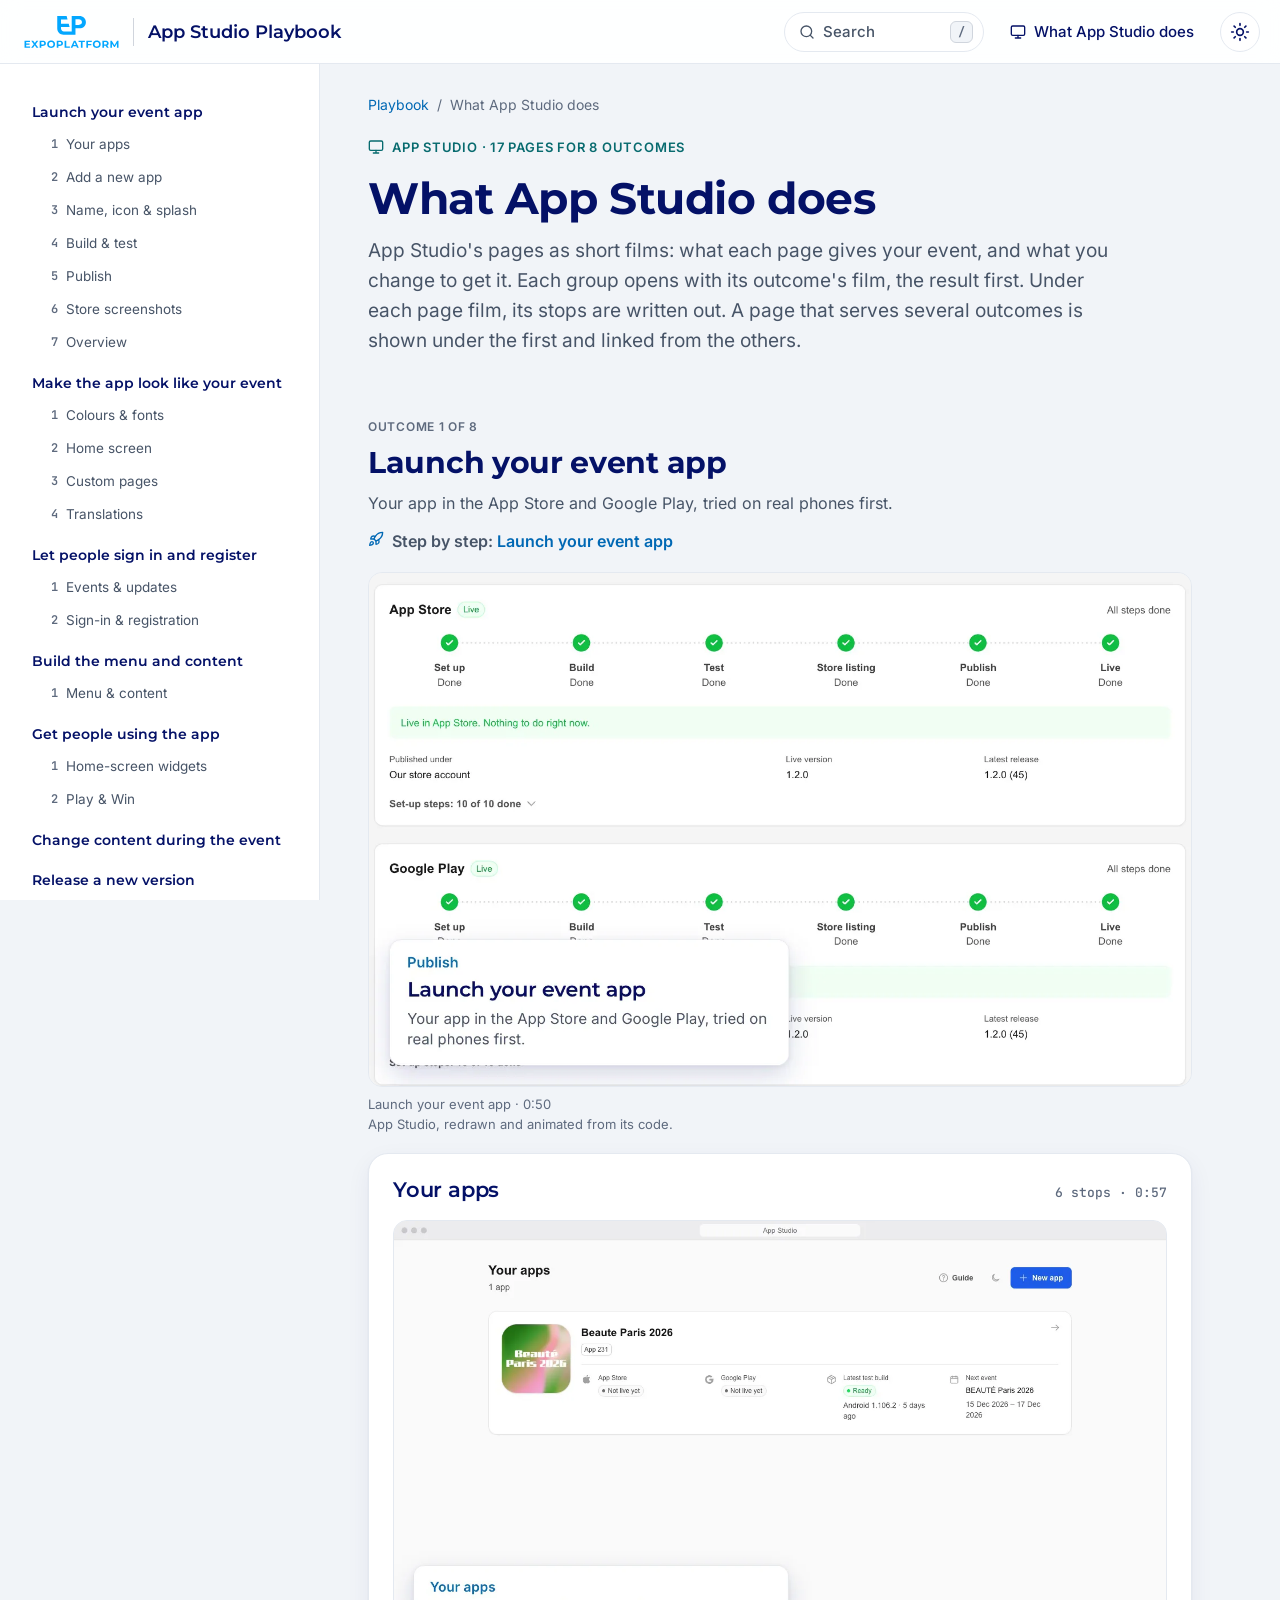
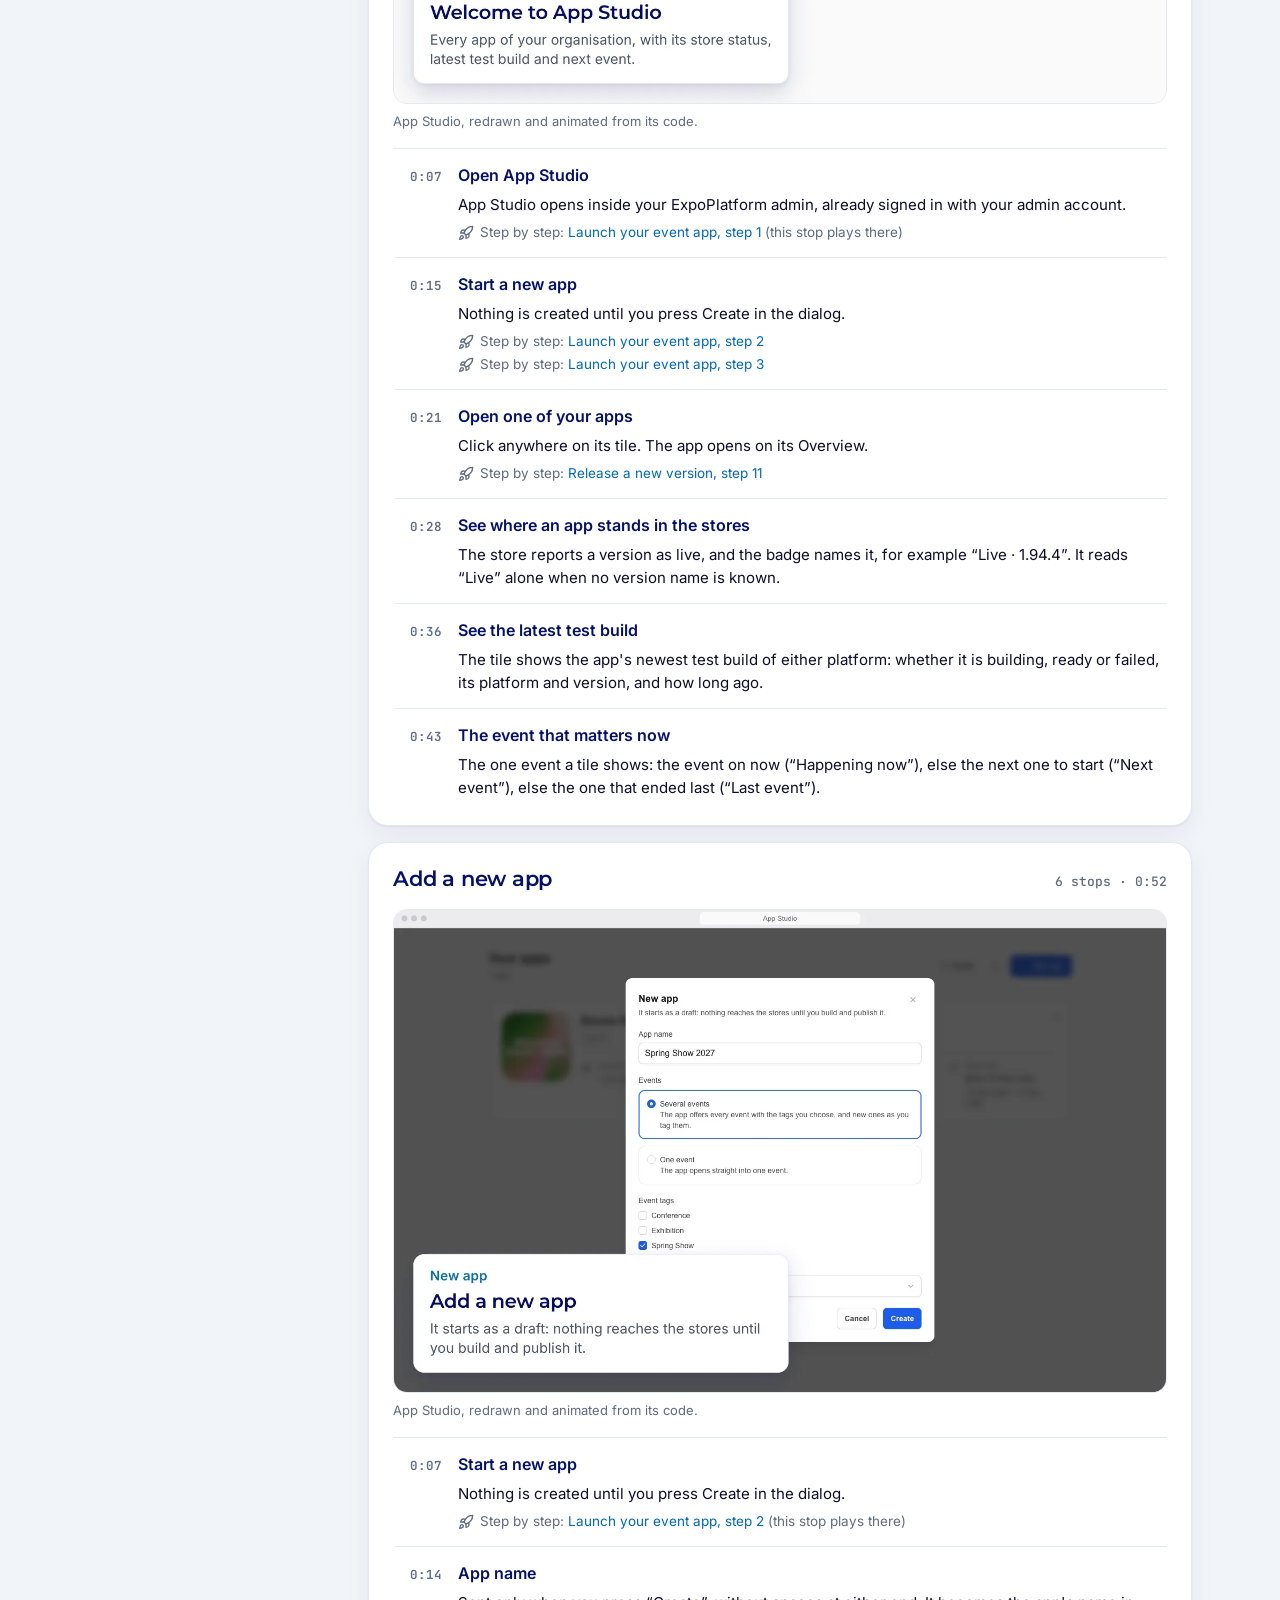
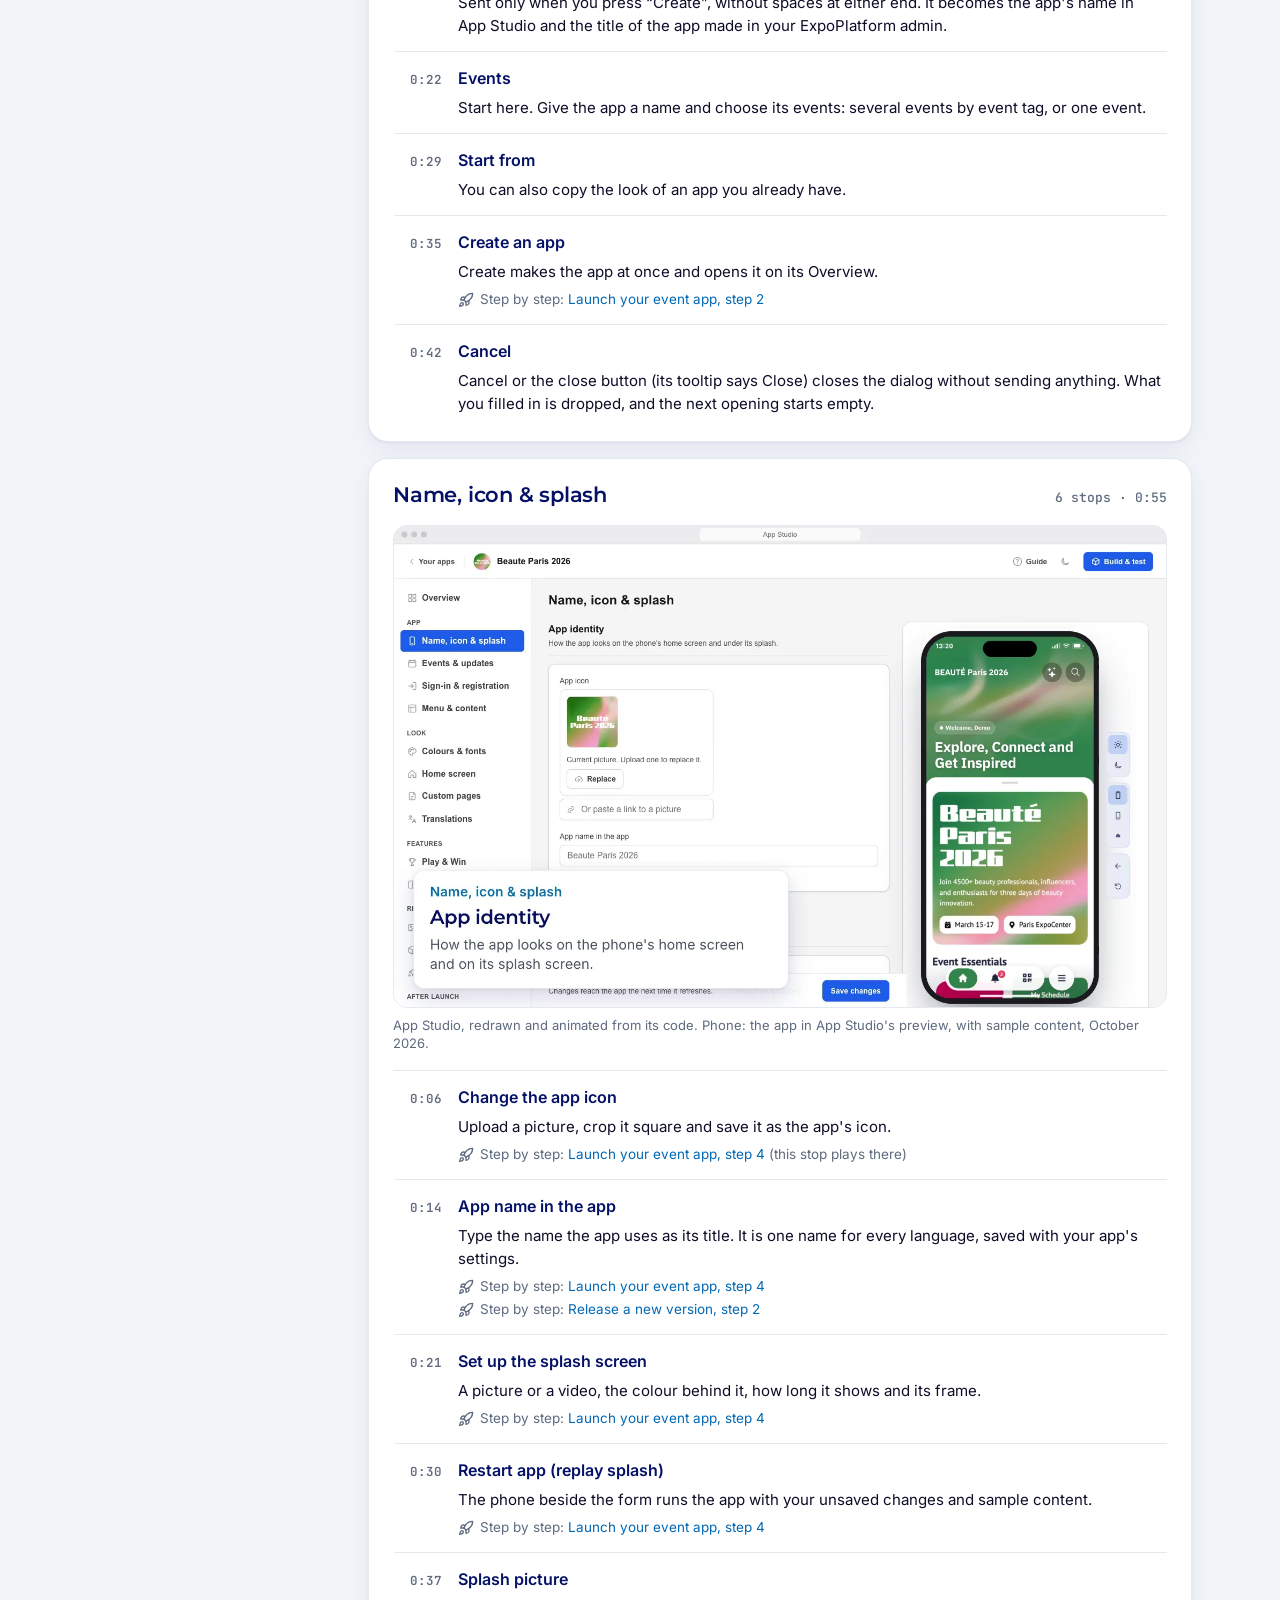
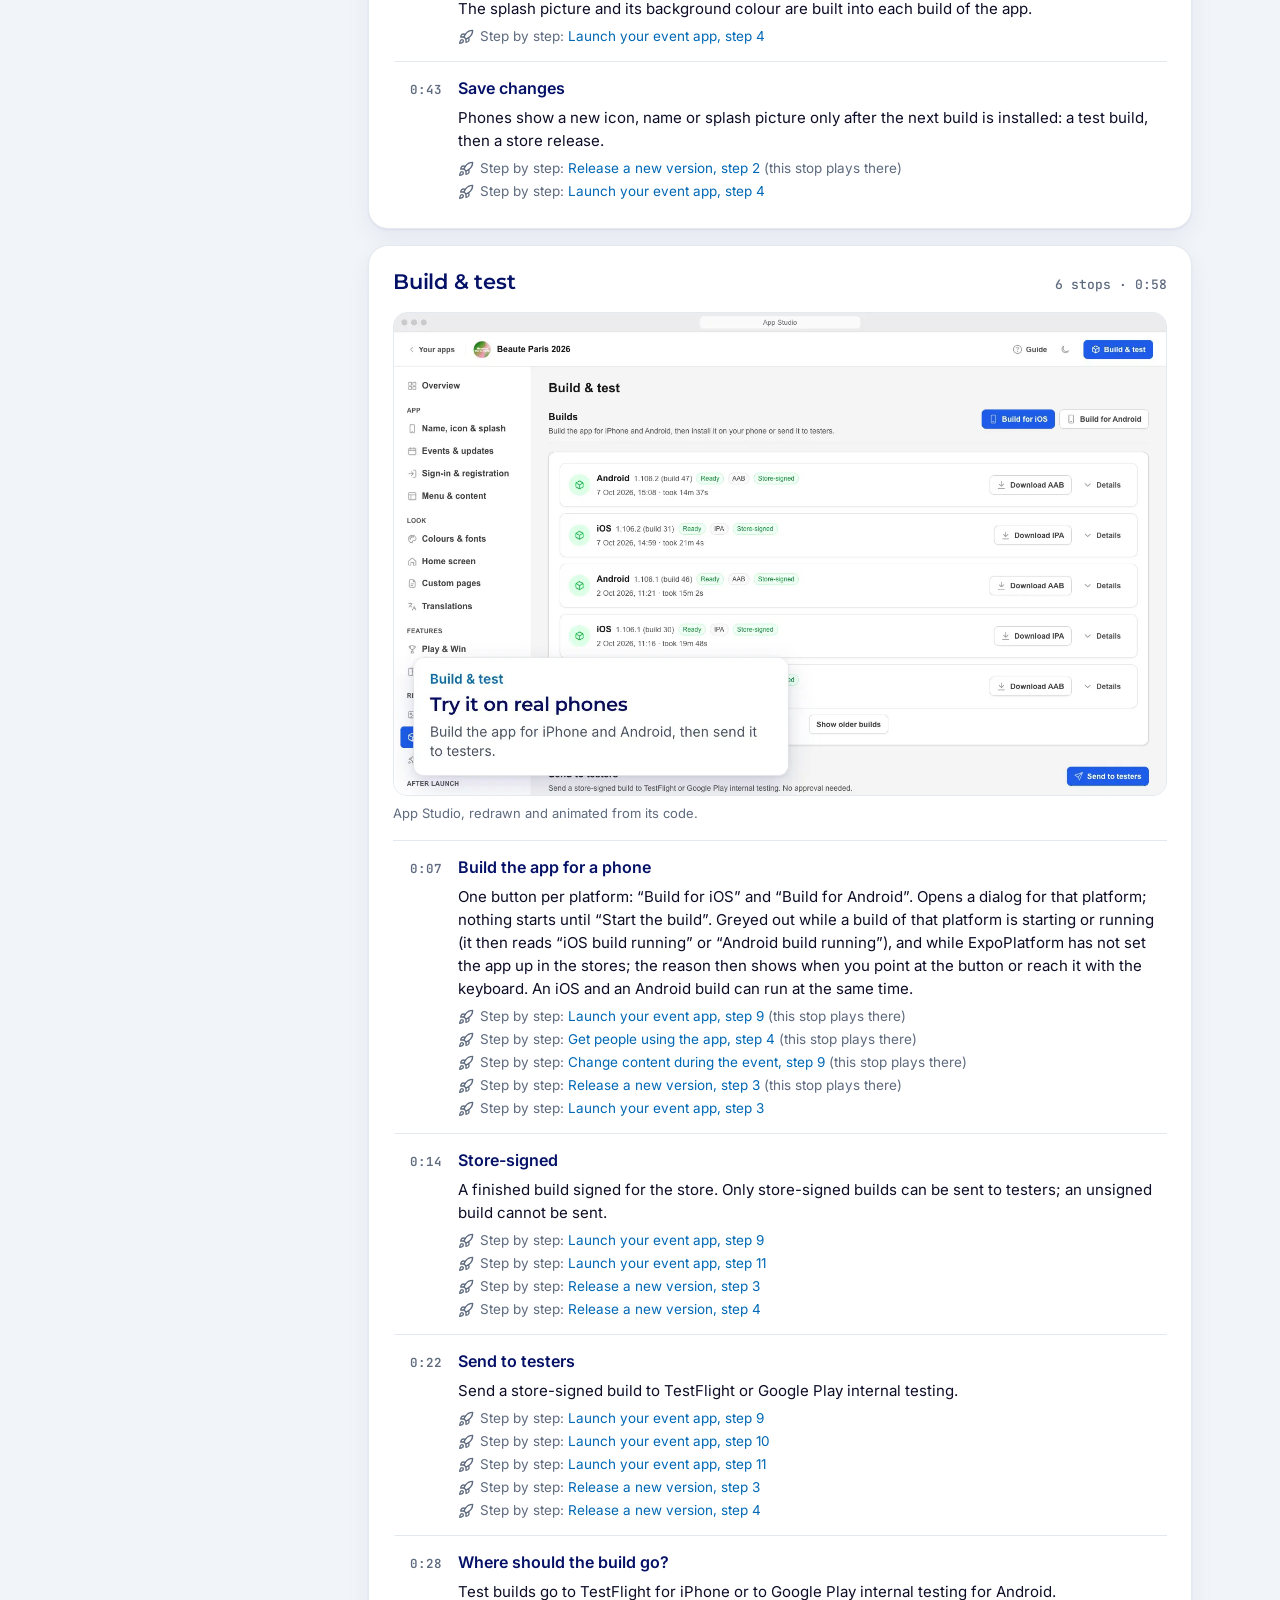
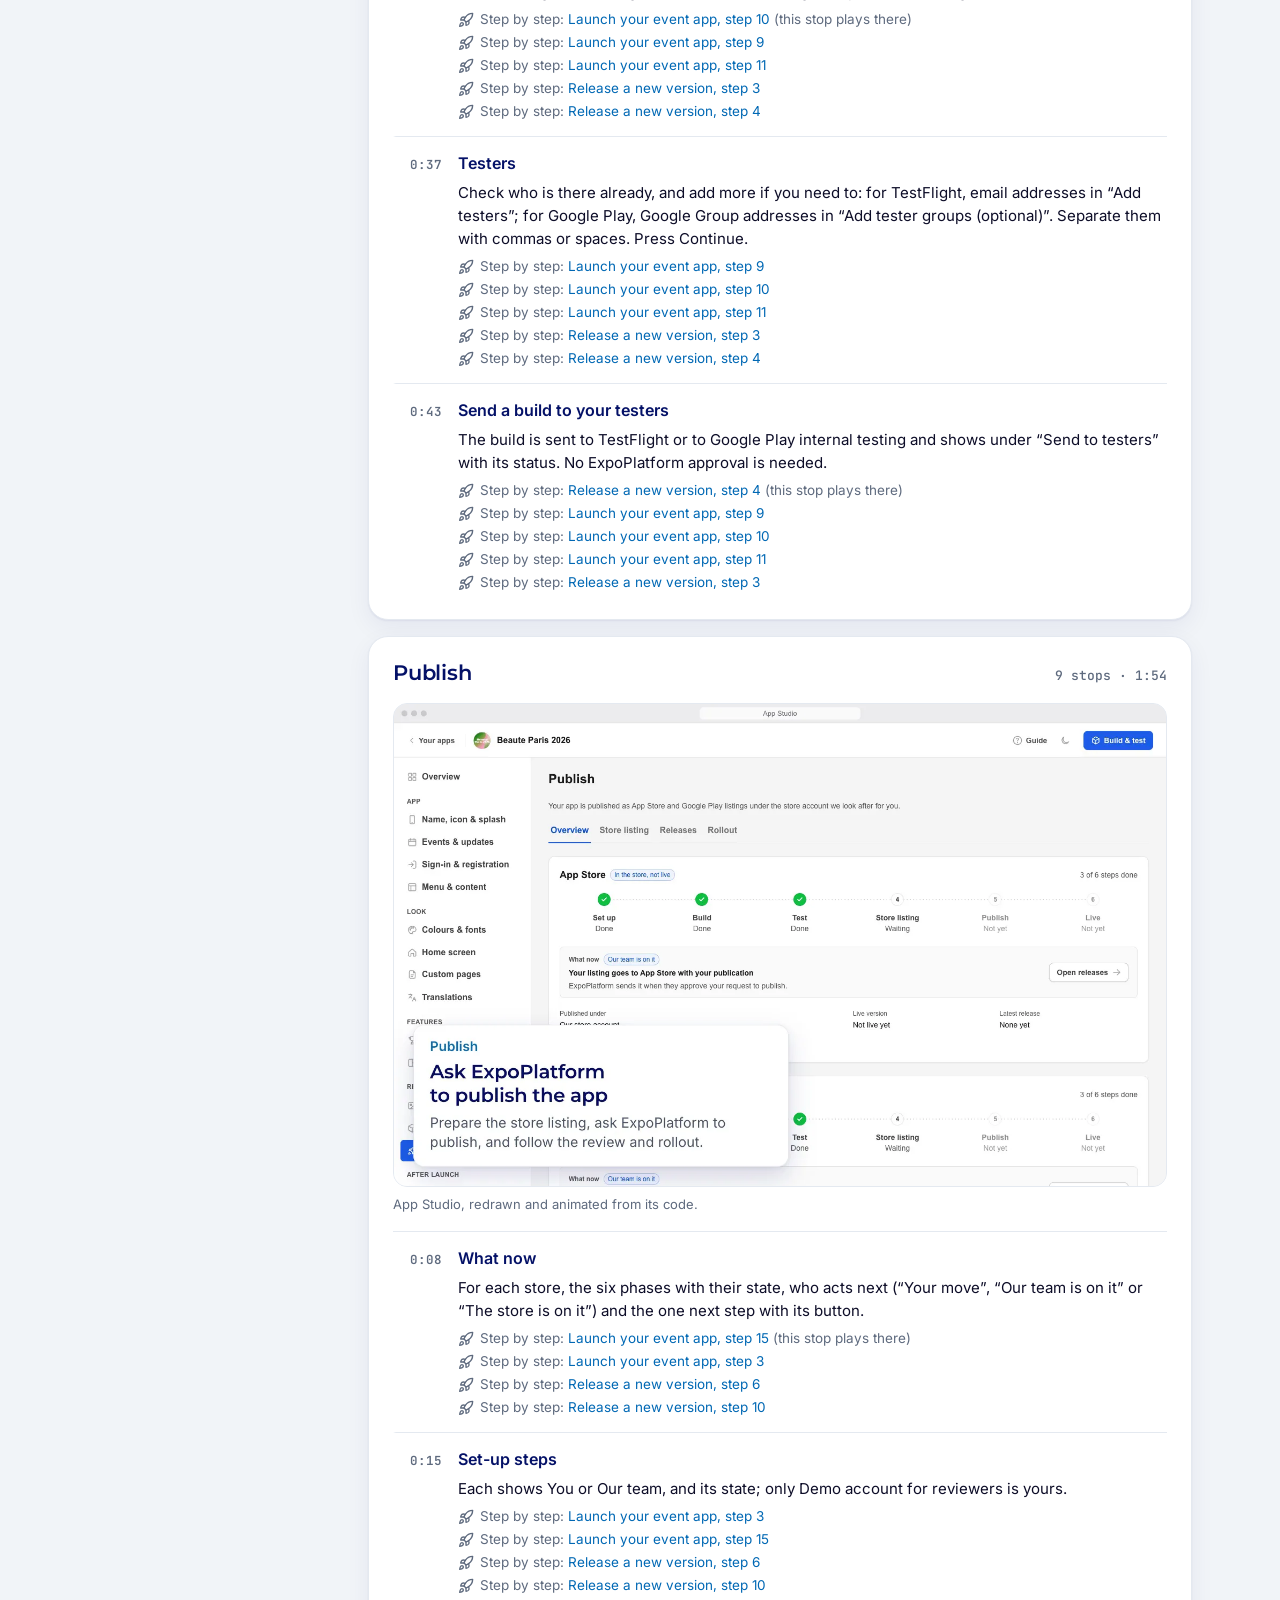
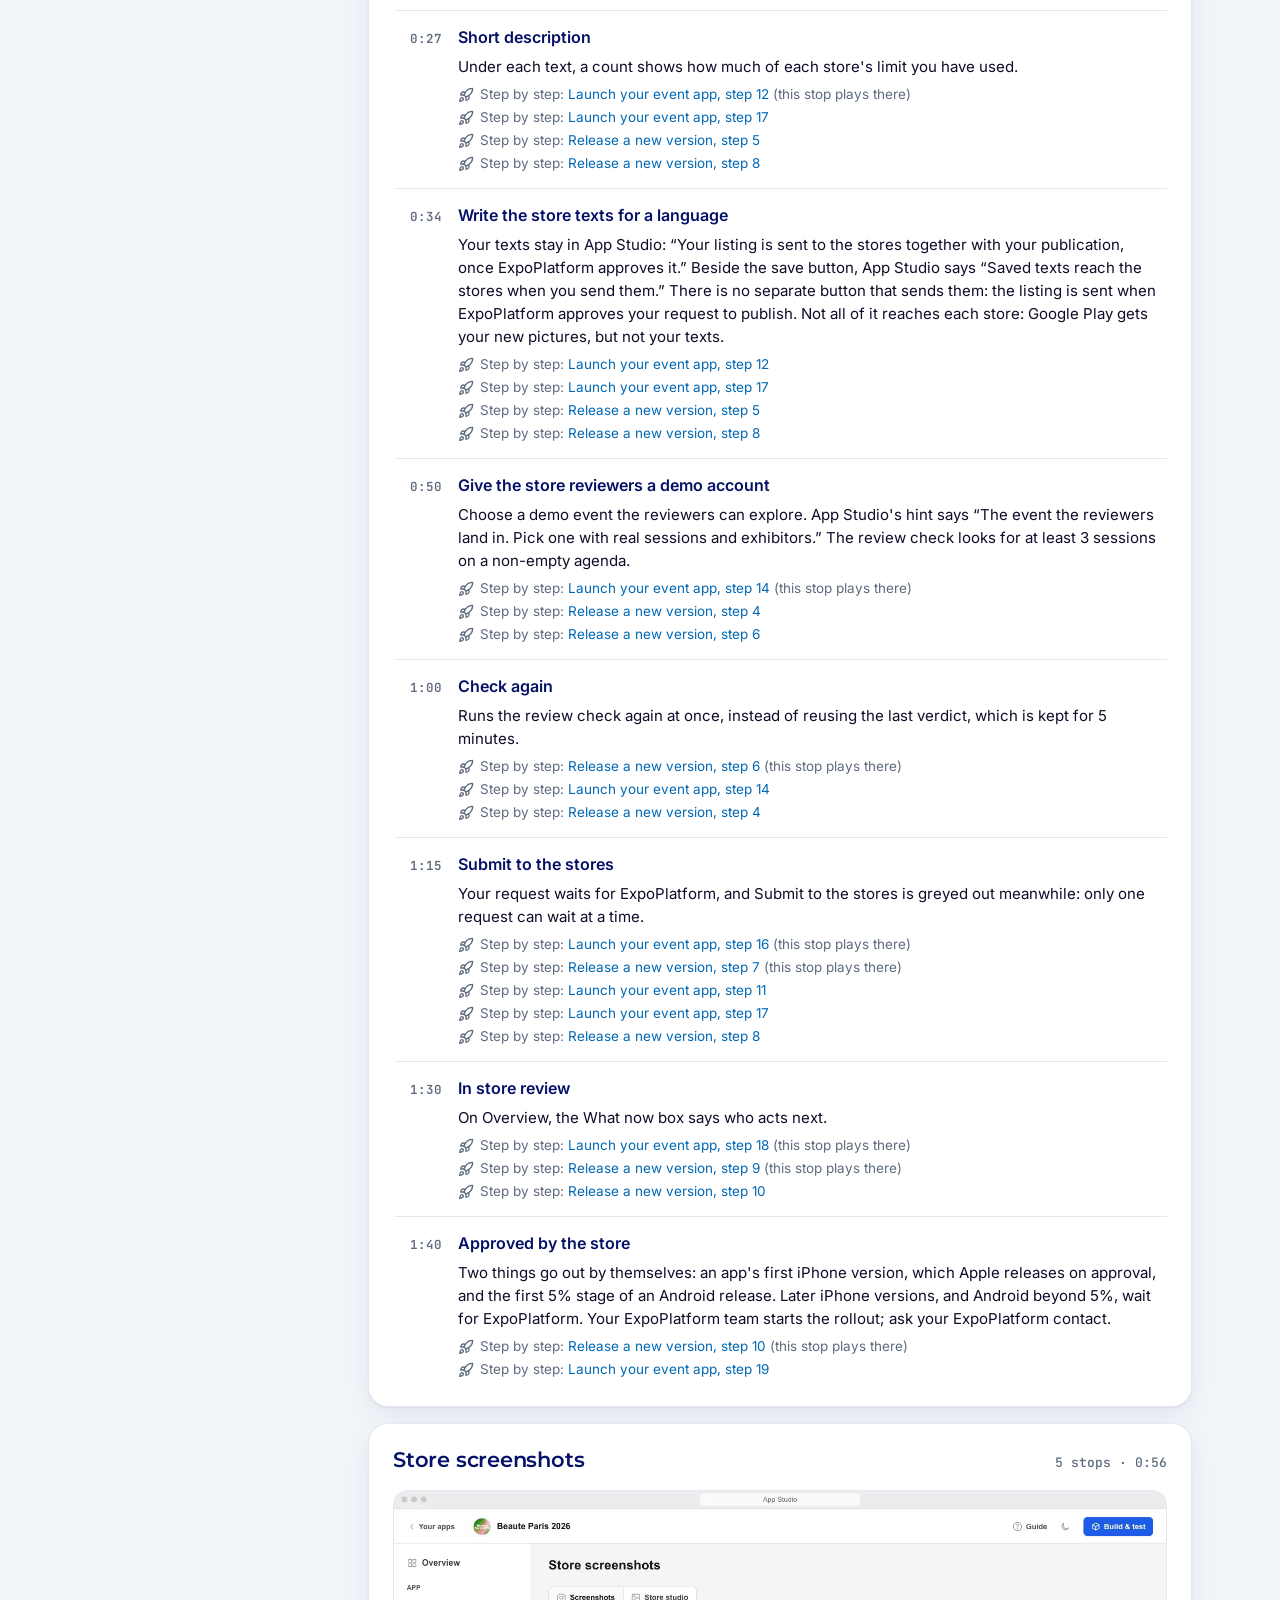
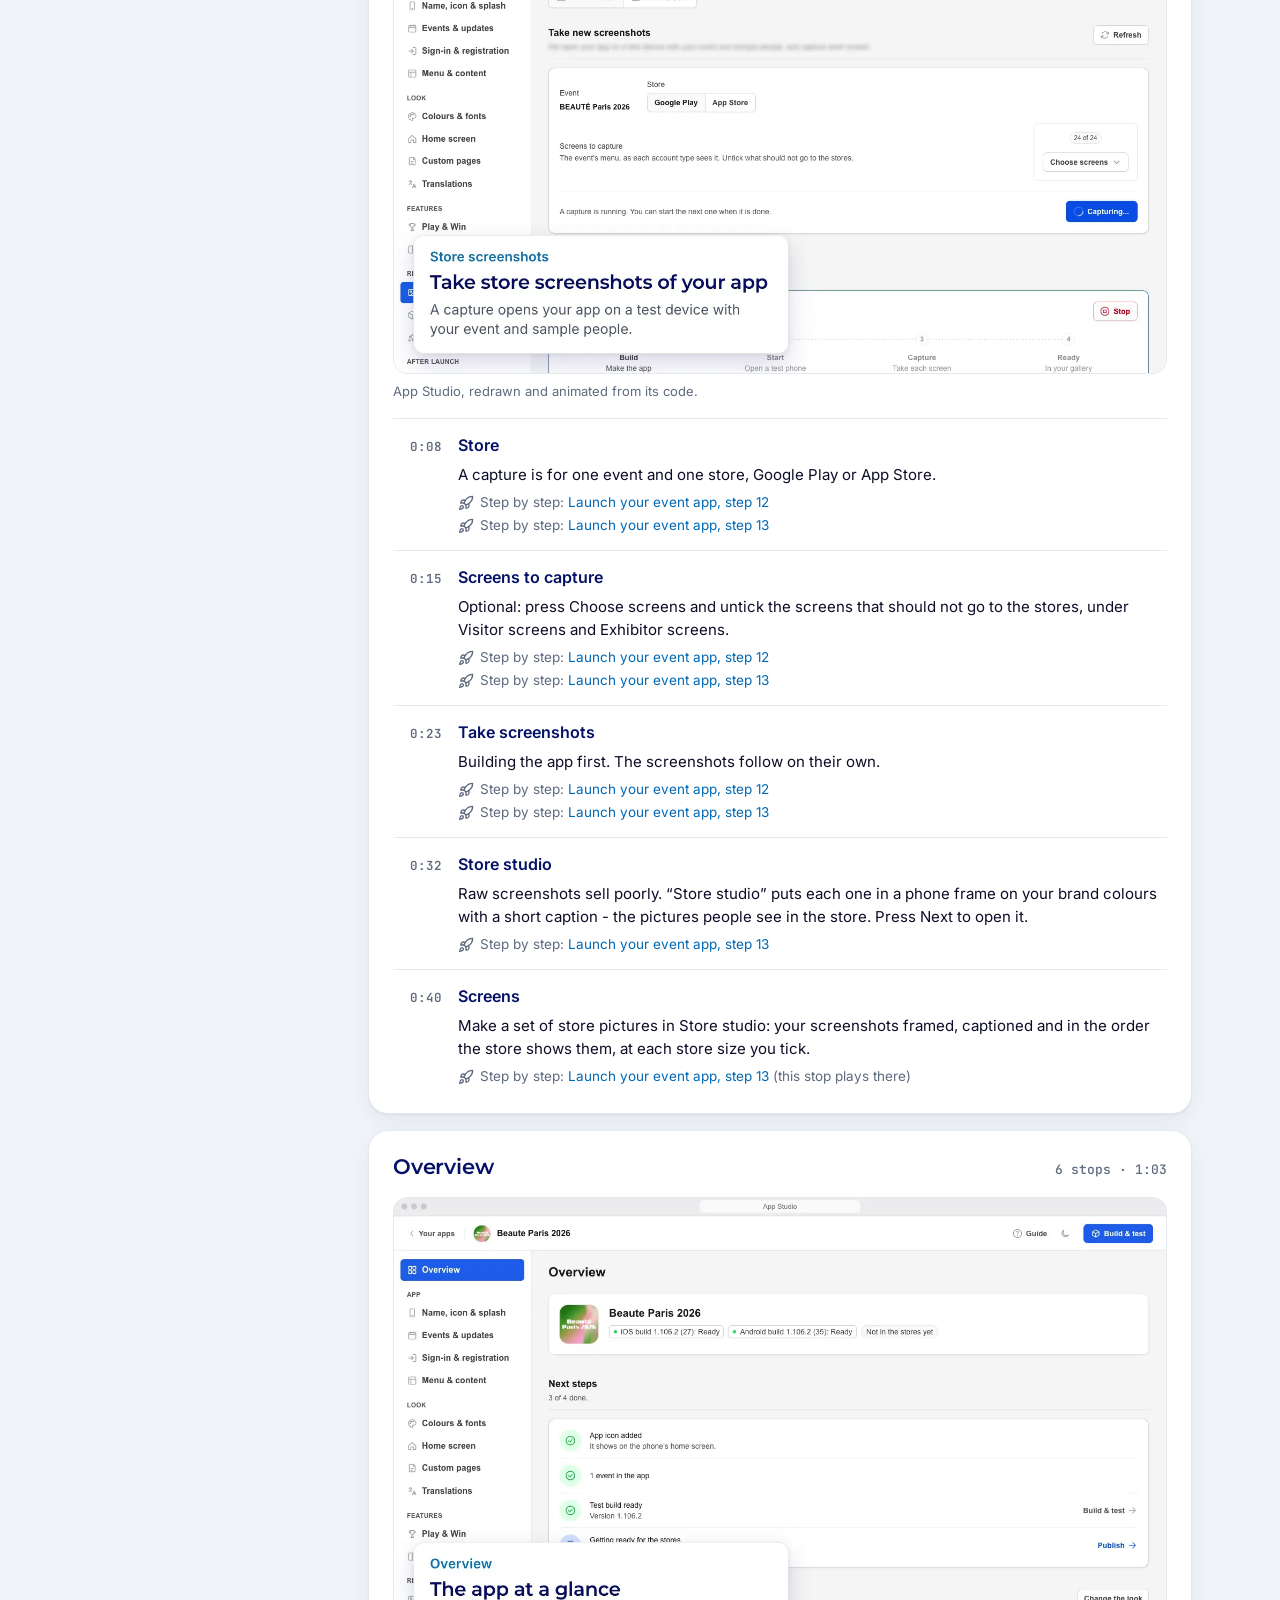
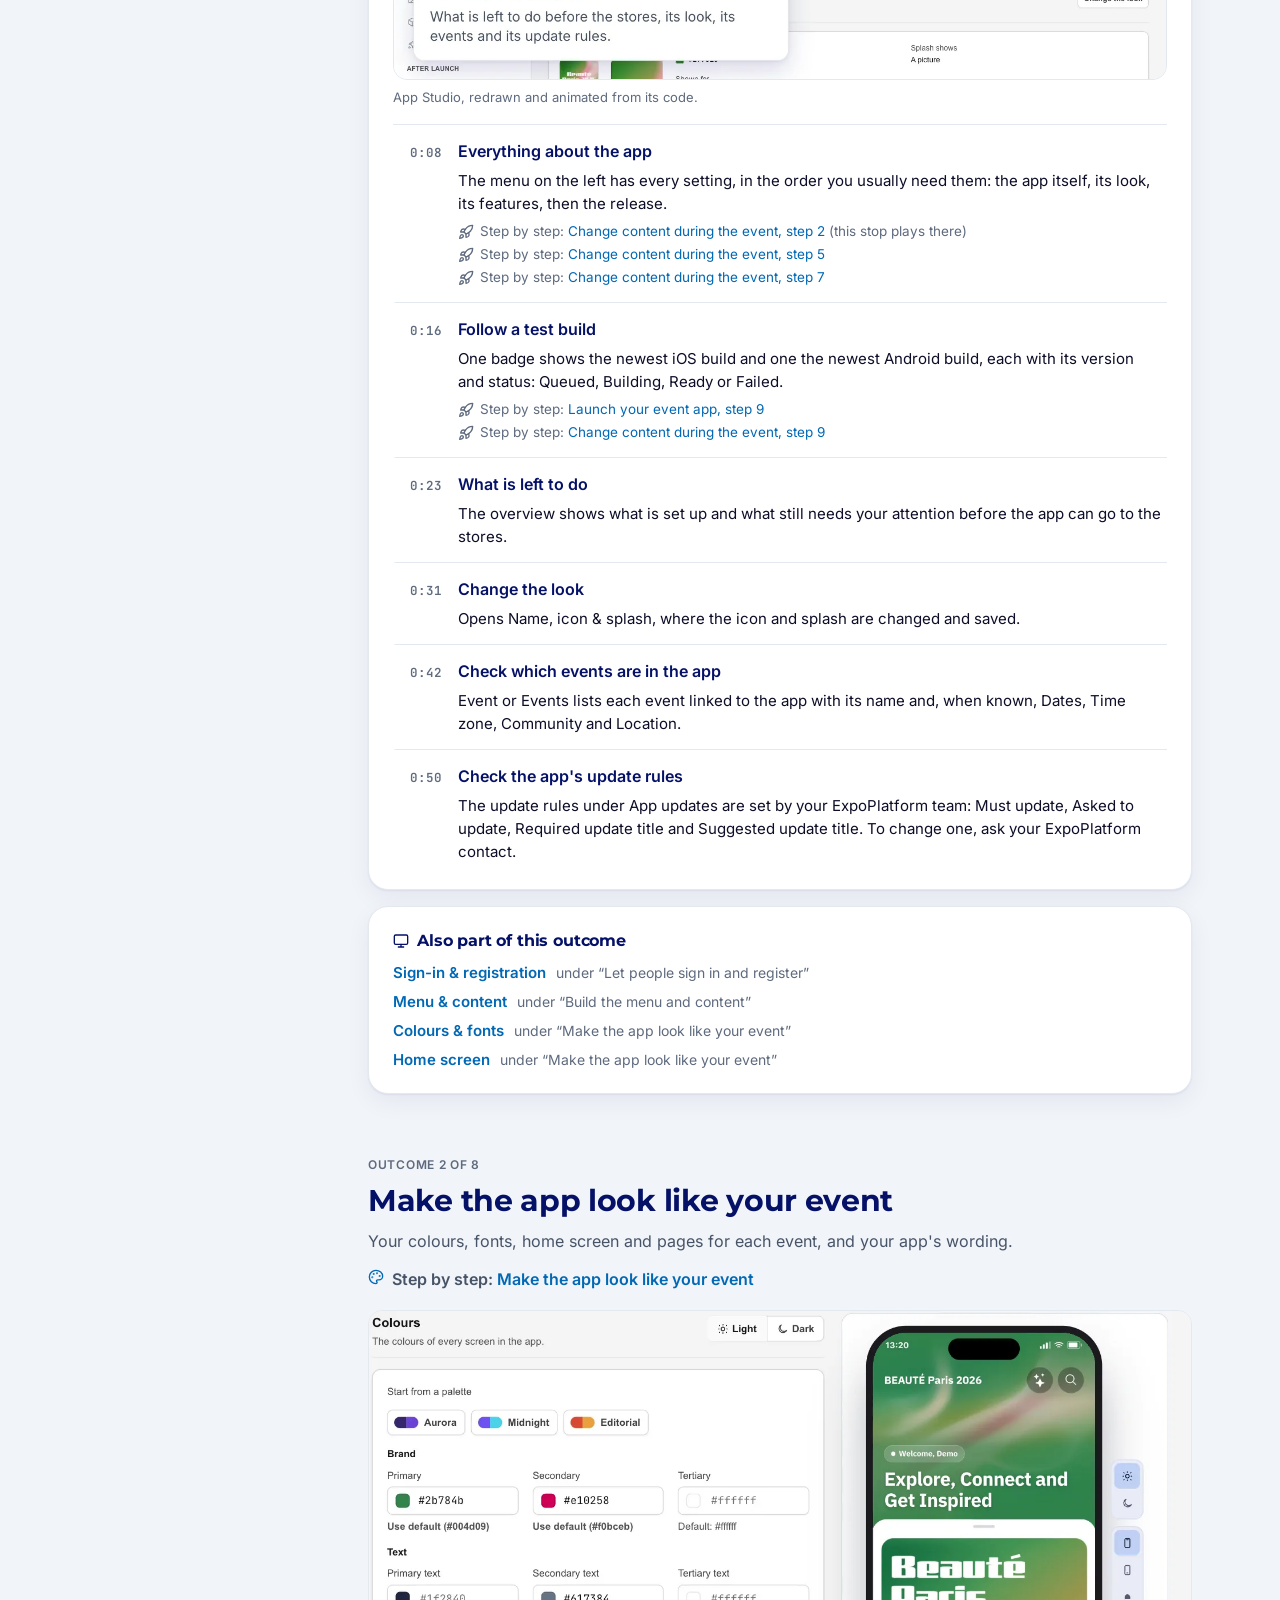
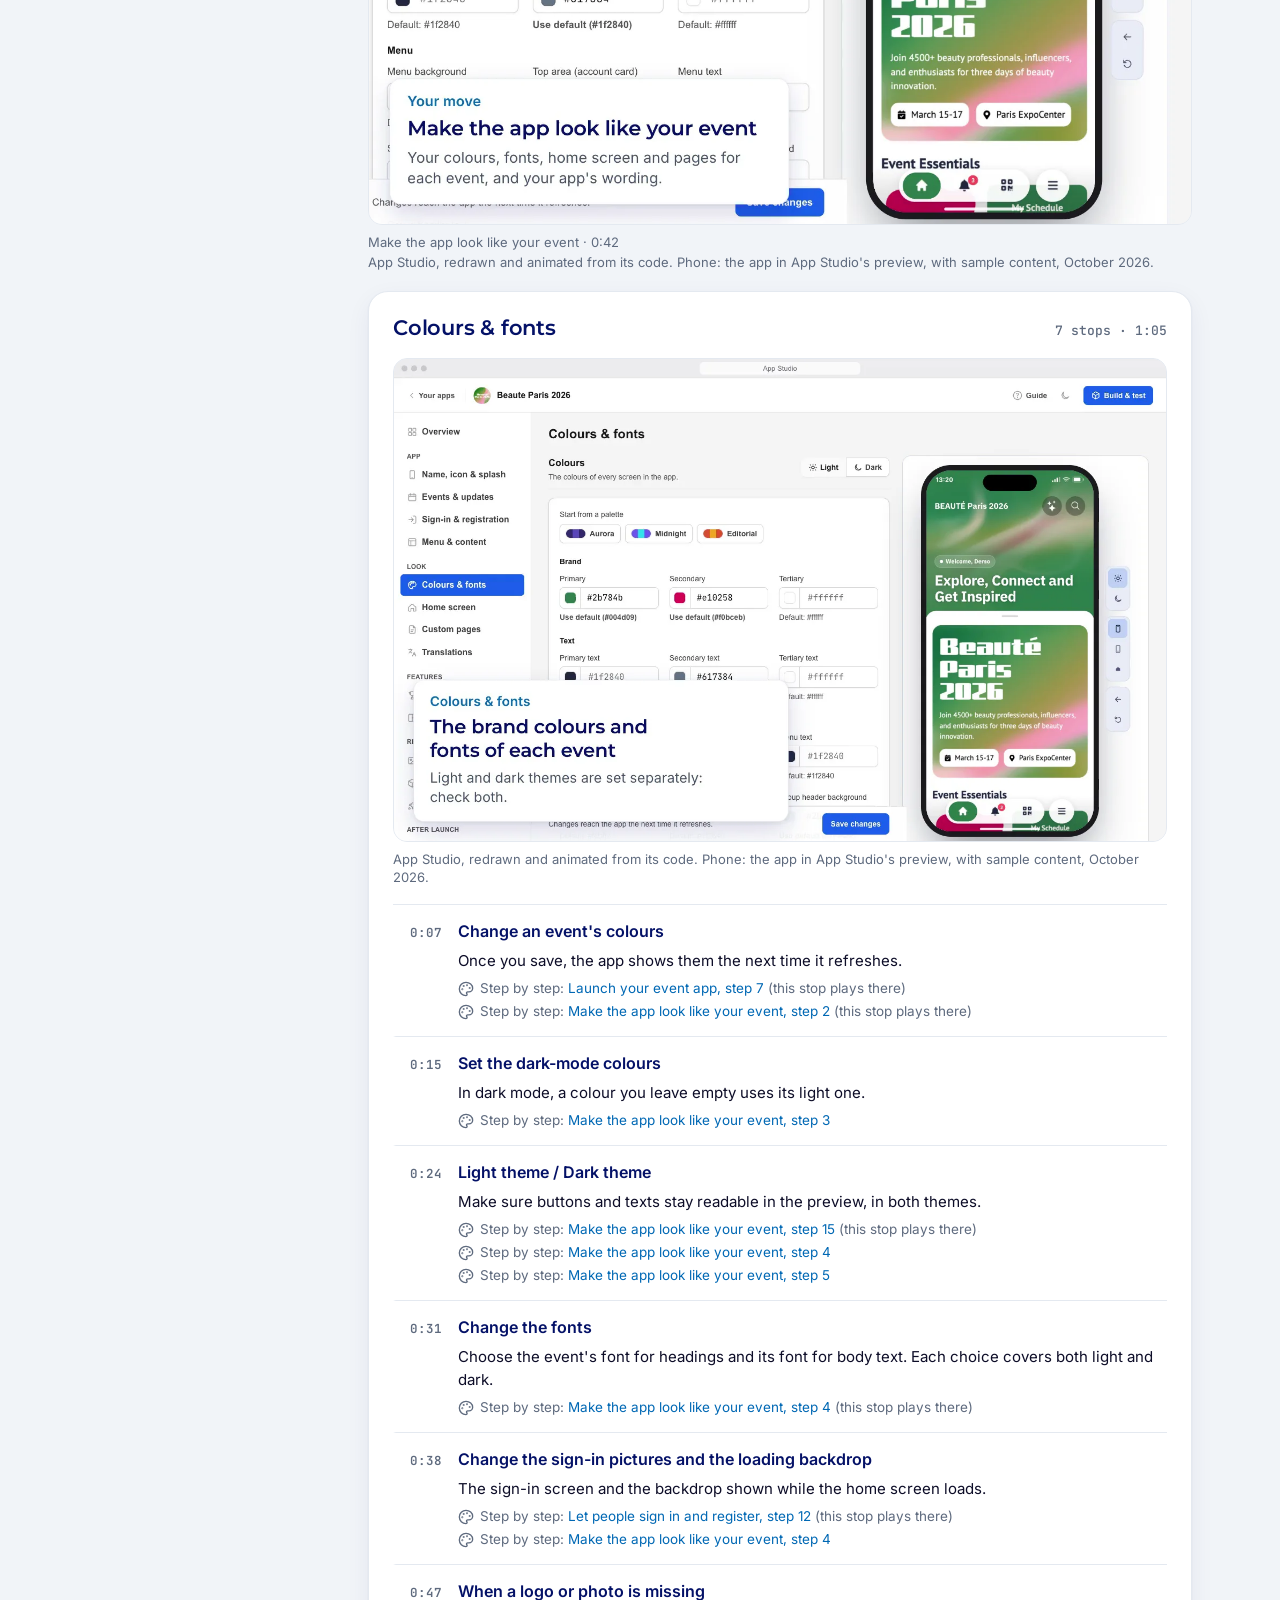
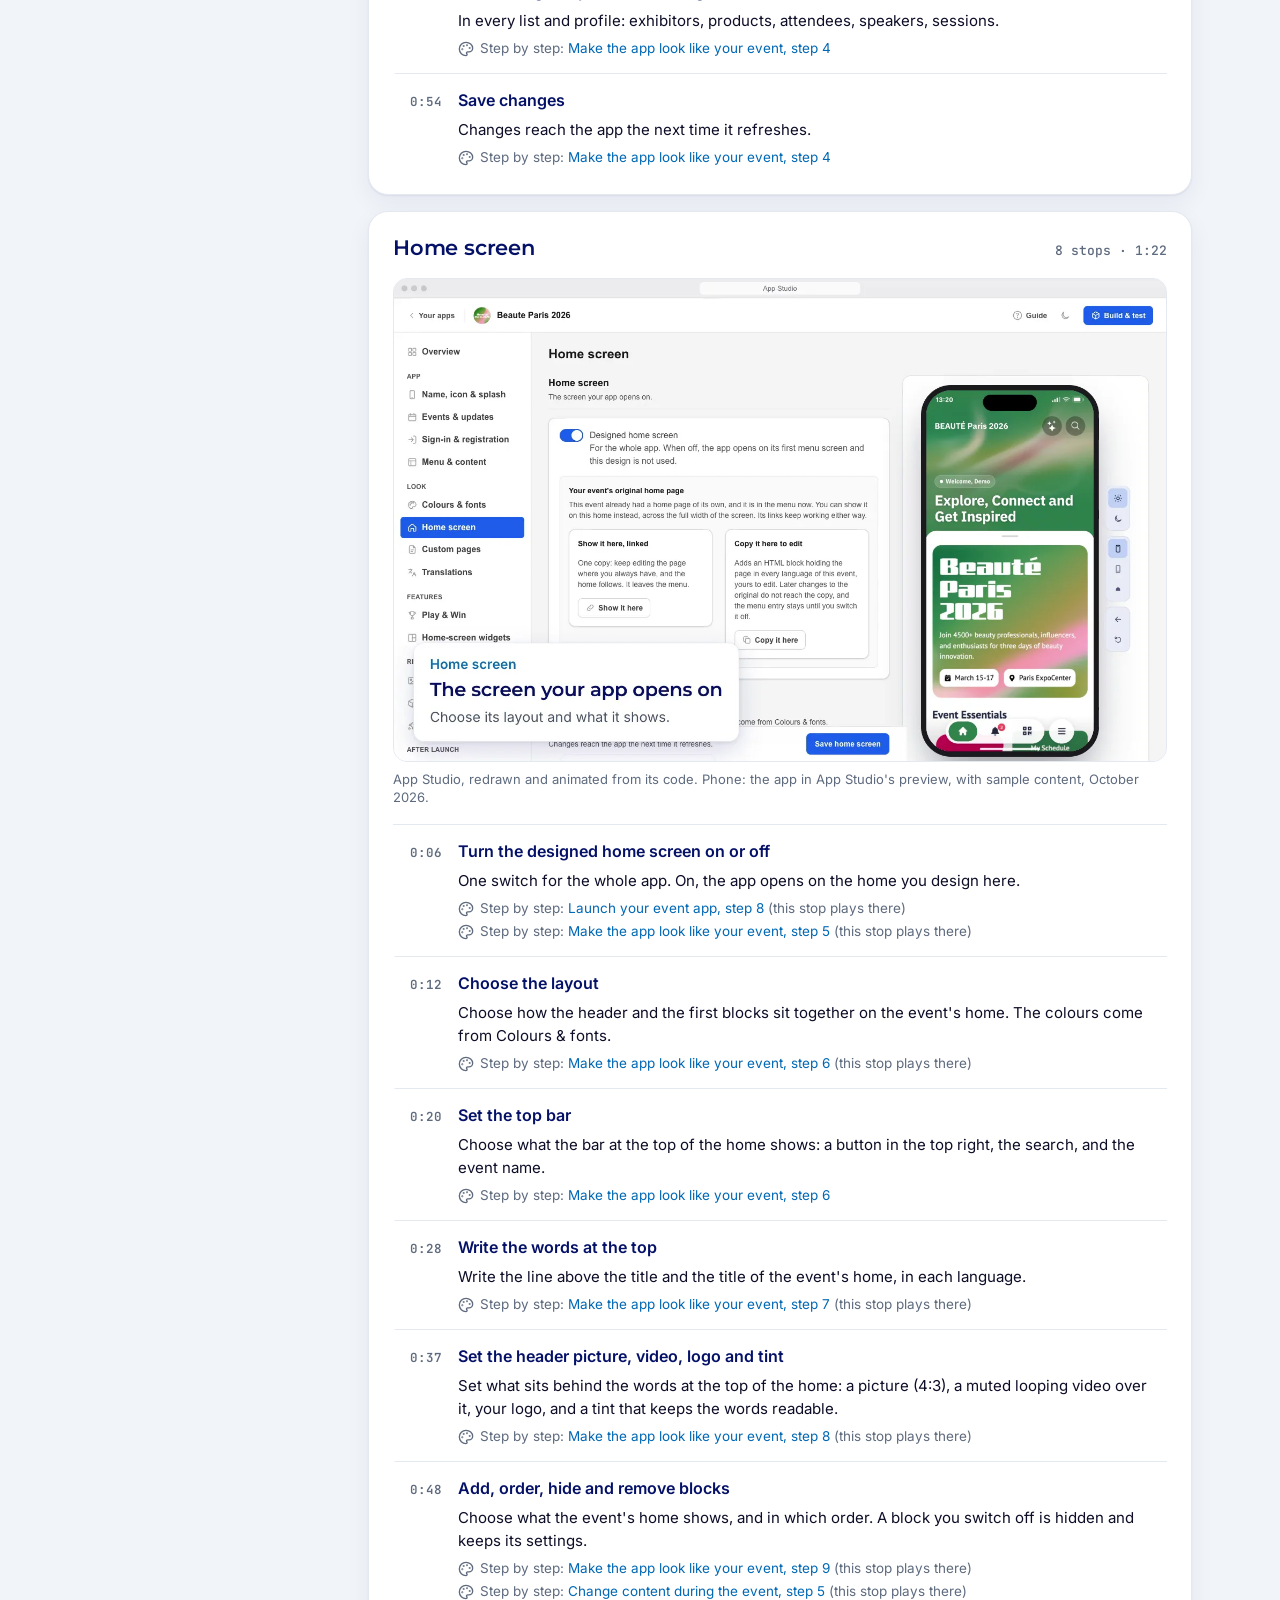
==== commit 3ee71ae1: "App Studio Playbook v1.2.0 Co-Authored-By: Claude Opus 5.5 <noreply@anthropic.com>" ====
--- a/app-studio/index.html
+++ b/app-studio/index.html
@@ -15,9 +15,9 @@
 </svg>
 </span><span class="divider"></span><span class="product">App Studio Playbook</span></a><span class="pb-flex"></span><button class="pb-search-btn" type="button" data-search aria-label="Search the playbook"><svg class="i s16" viewBox="0 0 24 24" aria-hidden="true"><circle cx="11" cy="11" r="8"/><path d="m21 21-4.3-4.3"/></svg><span>Search</span><kbd>/</kbd></button><a class="pb-toplink pb-studio-link" href="../app-studio/index.html" aria-current="page"><svg class="i s16" viewBox="0 0 24 24" aria-hidden="true"><rect width="20" height="14" x="2" y="3" rx="2"/><path d="M8 21h8M12 17v4"/></svg><span>What App Studio does</span></a><button class="pb-theme" type="button" aria-label="Switch between light and dark"><svg class="i sun" viewBox="0 0 24 24" aria-hidden="true"><circle cx="12" cy="12" r="4"/><path d="M12 2v2M12 20v2M4.93 4.93l1.41 1.41M17.66 17.66l1.41 1.41M2 12h2M20 12h2M6.34 17.66l-1.41 1.41M19.07 4.93l-1.41 1.41"/></svg><svg class="i moon" viewBox="0 0 24 24" aria-hidden="true"><path d="M12 3a6 6 0 0 0 9 9 9 9 0 1 1-9-9Z"/></svg></button></header><div class="pb-journey"><aside class="pb-outline" aria-label="Outcomes and pages"><ol class="ol-stages"><li class="ol-stage"><a href="#outcome-launch">Launch your event app</a><ol><li><a href="#film-launch-apps"><span class="ol-n">1</span><span class="ol-t">Your apps</span></a></li><li><a href="#film-launch-new-app"><span class="ol-n">2</span><span class="ol-t">Add a new app</span></a></li><li><a href="#film-launch-app-identity"><span class="ol-n">3</span><span class="ol-t">Name, icon &amp; splash</span></a></li><li><a href="#film-launch-builds"><span class="ol-n">4</span><span class="ol-t">Build &amp; test</span></a></li><li><a href="#film-launch-publish"><span class="ol-n">5</span><span class="ol-t">Publish</span></a></li><li><a href="#film-launch-screenshots"><span class="ol-n">6</span><span class="ol-t">Store screenshots</span></a></li><li><a href="#film-launch-overview"><span class="ol-n">7</span><span class="ol-t">Overview</span></a></li></ol></li><li class="ol-stage"><a href="#outcome-look">Make the app look like your event</a><ol><li><a href="#film-look-design"><span class="ol-n">1</span><span class="ol-t">Colours &amp; fonts</span></a></li><li><a href="#film-look-home"><span class="ol-n">2</span><span class="ol-t">Home screen</span></a></li><li><a href="#film-look-pages"><span class="ol-n">3</span><span class="ol-t">Custom pages</span></a></li><li><a href="#film-look-translations"><span class="ol-n">4</span><span class="ol-t">Translations</span></a></li></ol></li><li class="ol-stage"><a href="#outcome-sign-in">Let people sign in and register</a><ol><li><a href="#film-sign-in-app-general"><span class="ol-n">1</span><span class="ol-t">Events &amp; updates</span></a></li><li><a href="#film-sign-in-app-sign-in"><span class="ol-n">2</span><span class="ol-t">Sign-in &amp; registration</span></a></li></ol></li><li class="ol-stage"><a href="#outcome-menu">Build the menu and content</a><ol><li><a href="#film-menu-app-menu"><span class="ol-n">1</span><span class="ol-t">Menu &amp; content</span></a></li></ol></li><li class="ol-stage"><a href="#outcome-engage">Get people using the app</a><ol><li><a href="#film-engage-widgets"><span class="ol-n">1</span><span class="ol-t">Home-screen widgets</span></a></li><li><a href="#film-engage-play-win"><span class="ol-n">2</span><span class="ol-t">Play &amp; Win</span></a></li></ol></li><li class="ol-stage"><a href="#outcome-live">Change content during the event</a></li><li class="ol-stage"><a href="#outcome-update">Release a new version</a></li><li class="ol-stage"><a href="#outcome-measure">See how people use the app</a><ol><li><a href="#film-measure-analytics"><span class="ol-n">1</span><span class="ol-t">Analytics</span></a></li></ol></li></ol></aside><main id="main" class="pb-main">
 <nav class="crumbs" aria-label="Breadcrumb"><a href="../index.html">Playbook</a><span>/</span><span>What App Studio does</span></nav>
-<header class="pb-jhead"><span class="eyebrow"><svg class="i s16" viewBox="0 0 24 24" aria-hidden="true"><rect width="20" height="14" x="2" y="3" rx="2"/><path d="M8 21h8M12 17v4"/></svg> App Studio · 17 pages for 8 outcomes</span><h1>What App Studio does</h1><p class="lead">App Studio's pages as short films: what each page gives your event, and what you change to get it. Each group opens with its outcome's film, the result first. Under each page film, its stops are written out. A page that serves several outcomes is shown under the first and linked from the others.</p></header>
-<section class="pb-stage as-group" id="outcome-launch" aria-labelledby="h-outcome-launch"><div class="stage-head"><span class="stage-k">Outcome 1 of 8</span><h2 id="h-outcome-launch">Launch your event app</h2><p>Your app in the App Store and Google Play, tried on real phones first.</p><p class="st-journey"><svg class="i s16" viewBox="0 0 24 24" aria-hidden="true"><path d="M4.5 16.5c-1.5 1.26-2 5-2 5s3.74-.5 5-2c.71-.84.7-2.13-.09-2.91a2.18 2.18 0 0 0-2.91-.09z"/><path d="m12 15-3-3a22 22 0 0 1 2-3.95A12.88 12.88 0 0 1 22 2c0 2.72-.78 7.5-6 11a22.35 22.35 0 0 1-4 2z"/><path d="M9 12H4s.55-3.03 2-4c1.62-1.08 5 0 5 0M12 15v5s3.03-.55 4-2c1.08-1.62 0-5 0-5"/></svg><span>Step by step: <a href="../launch/index.html">Launch your event app</a></span></p></div><div class="as-outcome-film"><figure class="vis vis-film" data-film="launch" data-name="Launch your event app" data-src-light="../films/launch-light.mp4" data-src-dark="../films/launch-dark.mp4"><div class="vis-frame film" style="aspect-ratio:1440 / 900"><img class="shot-light" src="../films/launch-light.webp" alt="" loading="lazy" width="1440" height="900"><img class="shot-dark" src="../films/launch-dark.webp" alt="" loading="lazy" width="1440" height="900"><video muted playsinline preload="none" width="1440" height="900" aria-label="Launch your event app"></video></div><figcaption><span class="film-cap"><span>Launch your event app · 0:50</span><span>App Studio, redrawn and animated from its code.</span></span><span class="film-ctl"><button class="film-btn" type="button" aria-label="Play: Launch your event app" title="Play"><svg class="i s16 i-play" viewBox="0 0 24 24" aria-hidden="true"><polygon points="6 3 20 12 6 21 6 3"/></svg><svg class="i s16 i-pause" viewBox="0 0 24 24" aria-hidden="true"><rect x="6" y="5" width="4" height="14" rx="1"/><rect x="14" y="5" width="4" height="14" rx="1"/></svg></button></span></figcaption></figure></div><article class="pb-card as-film" id="film-launch-apps" aria-labelledby="h-film-launch-apps"><div class="as-head"><h3 id="h-film-launch-apps">Your apps</h3><span class="as-meta">6 stops · 0:57</span></div><figure class="vis vis-film" data-film="apps" data-name="Your apps" data-src-light="../films/apps-light.mp4" data-src-dark="../films/apps-dark.mp4"><div class="vis-frame film" style="aspect-ratio:1440 / 900"><img class="shot-light" src="../films/apps-light.webp" alt="" loading="lazy" width="1440" height="900"><img class="shot-dark" src="../films/apps-dark.webp" alt="" loading="lazy" width="1440" height="900"><video muted playsinline preload="none" width="1440" height="900" aria-label="Your apps"></video></div><figcaption><span>App Studio, redrawn and animated from its code.</span><span class="film-ctl"><button class="film-btn" type="button" aria-label="Play: Your apps" title="Play"><svg class="i s16 i-play" viewBox="0 0 24 24" aria-hidden="true"><polygon points="6 3 20 12 6 21 6 3"/></svg><svg class="i s16 i-pause" viewBox="0 0 24 24" aria-hidden="true"><rect x="6" y="5" width="4" height="14" rx="1"/><rect x="14" y="5" width="4" height="14" rx="1"/></svg></button></span></figcaption></figure><ol class="fs-stops" aria-label="Your apps, stop by stop"><li class="fs-stop" id="stop-launch-apps-open" data-start="7.7" data-end="14"><button class="fs-seek" type="button" data-seek="7.7"><span class="fs-time">0:07</span><span class="fs-h">Open App Studio</span></button><p class="fs-line">App Studio opens inside your ExpoPlatform admin, already signed in with your admin account.</p><p class="fs-meta"><span><svg class="i s16" viewBox="0 0 24 24" aria-hidden="true"><path d="M4.5 16.5c-1.5 1.26-2 5-2 5s3.74-.5 5-2c.71-.84.7-2.13-.09-2.91a2.18 2.18 0 0 0-2.91-.09z"/><path d="m12 15-3-3a22 22 0 0 1 2-3.95A12.88 12.88 0 0 1 22 2c0 2.72-.78 7.5-6 11a22.35 22.35 0 0 1-4 2z"/><path d="M9 12H4s.55-3.03 2-4c1.62-1.08 5 0 5 0M12 15v5s3.03-.55 4-2c1.08-1.62 0-5 0-5"/></svg><span>Step by step: <a href="../launch/index.html#step-open">Launch your event app, step 1</a> (this stop plays there)</span></span></p></li><li class="fs-stop" id="stop-launch-apps-new-app" data-start="15.2" data-end="20.5"><button class="fs-seek" type="button" data-seek="15.2"><span class="fs-time">0:15</span><span class="fs-h">Start a new app</span></button><p class="fs-line">Nothing is created until you press Create in the dialog.</p><p class="fs-meta"><span><svg class="i s16" viewBox="0 0 24 24" aria-hidden="true"><path d="M4.5 16.5c-1.5 1.26-2 5-2 5s3.74-.5 5-2c.71-.84.7-2.13-.09-2.91a2.18 2.18 0 0 0-2.91-.09z"/><path d="m12 15-3-3a22 22 0 0 1 2-3.95A12.88 12.88 0 0 1 22 2c0 2.72-.78 7.5-6 11a22.35 22.35 0 0 1-4 2z"/><path d="M9 12H4s.55-3.03 2-4c1.62-1.08 5 0 5 0M12 15v5s3.03-.55 4-2c1.08-1.62 0-5 0-5"/></svg><span>Step by step: <a href="../launch/index.html#step-create">Launch your event app, step 2</a></span></span><span><svg class="i s16" viewBox="0 0 24 24" aria-hidden="true"><path d="M4.5 16.5c-1.5 1.26-2 5-2 5s3.74-.5 5-2c.71-.84.7-2.13-.09-2.91a2.18 2.18 0 0 0-2.91-.09z"/><path d="m12 15-3-3a22 22 0 0 1 2-3.95A12.88 12.88 0 0 1 22 2c0 2.72-.78 7.5-6 11a22.35 22.35 0 0 1-4 2z"/><path d="M9 12H4s.55-3.03 2-4c1.62-1.08 5 0 5 0M12 15v5s3.03-.55 4-2c1.08-1.62 0-5 0-5"/></svg><span>Step by step: <a href="../launch/index.html#step-setup">Launch your event app, step 3</a></span></span></p></li><li class="fs-stop" id="stop-launch-apps-open-app" data-start="21.7" data-end="27.65"><button class="fs-seek" type="button" data-seek="21.7"><span class="fs-time">0:21</span><span class="fs-h">Open one of your apps</span></button><p class="fs-line">Click anywhere on its tile. The app opens on its Overview.</p><p class="fs-meta"><span><svg class="i s16" viewBox="0 0 24 24" aria-hidden="true"><path d="M4.5 16.5c-1.5 1.26-2 5-2 5s3.74-.5 5-2c.71-.84.7-2.13-.09-2.91a2.18 2.18 0 0 0-2.91-.09z"/><path d="m12 15-3-3a22 22 0 0 1 2-3.95A12.88 12.88 0 0 1 22 2c0 2.72-.78 7.5-6 11a22.35 22.35 0 0 1-4 2z"/><path d="M9 12H4s.55-3.03 2-4c1.62-1.08 5 0 5 0M12 15v5s3.03-.55 4-2c1.08-1.62 0-5 0-5"/></svg><span>Step by step: <a href="../update/index.html#step-live">Release a new version, step 11</a></span></span></p></li><li class="fs-stop" id="stop-launch-apps-stores" data-start="28.85" data-end="35.5"><button class="fs-seek" type="button" data-seek="28.85"><span class="fs-time">0:28</span><span class="fs-h">See where an app stands in the stores</span></button><p class="fs-line">The store reports a version as live, and the badge names it, for example “Live · 1.94.4”. It reads “Live” alone when no version name is known.</p></li><li class="fs-stop" id="stop-launch-apps-build" data-start="36.7" data-end="42.65"><button class="fs-seek" type="button" data-seek="36.7"><span class="fs-time">0:36</span><span class="fs-h">See the latest test build</span></button><p class="fs-line">The tile shows the app's newest test build of either platform: whether it is building, ready or failed, its platform and version, and how long ago.</p></li><li class="fs-stop" id="stop-launch-apps-event" data-start="43.85" data-end="51.5"><button class="fs-seek" type="button" data-seek="43.85"><span class="fs-time">0:43</span><span class="fs-h">The event that matters now</span></button><p class="fs-line">The one event a tile shows: the event on now (“Happening now”), else the next one to start (“Next event”), else the one that ended last (“Last event”).</p></li></ol></article><article class="pb-card as-film" id="film-launch-new-app" aria-labelledby="h-film-launch-new-app"><div class="as-head"><h3 id="h-film-launch-new-app">Add a new app</h3><span class="as-meta">6 stops · 0:52</span></div><figure class="vis vis-film" data-film="new-app" data-name="Add a new app" data-src-light="../films/new-app-light.mp4" data-src-dark="../films/new-app-dark.mp4"><div class="vis-frame film" style="aspect-ratio:1440 / 900"><img class="shot-light" src="../films/new-app-light.webp" alt="" loading="lazy" width="1440" height="900"><img class="shot-dark" src="../films/new-app-dark.webp" alt="" loading="lazy" width="1440" height="900"><video muted playsinline preload="none" width="1440" height="900" aria-label="Add a new app"></video></div><figcaption><span>App Studio, redrawn and animated from its code.</span><span class="film-ctl"><button class="film-btn" type="button" aria-label="Play: Add a new app" title="Play"><svg class="i s16 i-play" viewBox="0 0 24 24" aria-hidden="true"><polygon points="6 3 20 12 6 21 6 3"/></svg><svg class="i s16 i-pause" viewBox="0 0 24 24" aria-hidden="true"><rect x="6" y="5" width="4" height="14" rx="1"/><rect x="14" y="5" width="4" height="14" rx="1"/></svg></button></span></figcaption></figure><ol class="fs-stops" aria-label="Add a new app, stop by stop"><li class="fs-stop" id="stop-launch-new-app-new-app" data-start="7.7" data-end="13.5"><button class="fs-seek" type="button" data-seek="7.7"><span class="fs-time">0:07</span><span class="fs-h">Start a new app</span></button><p class="fs-line">Nothing is created until you press Create in the dialog.</p><p class="fs-meta"><span><svg class="i s16" viewBox="0 0 24 24" aria-hidden="true"><path d="M4.5 16.5c-1.5 1.26-2 5-2 5s3.74-.5 5-2c.71-.84.7-2.13-.09-2.91a2.18 2.18 0 0 0-2.91-.09z"/><path d="m12 15-3-3a22 22 0 0 1 2-3.95A12.88 12.88 0 0 1 22 2c0 2.72-.78 7.5-6 11a22.35 22.35 0 0 1-4 2z"/><path d="M9 12H4s.55-3.03 2-4c1.62-1.08 5 0 5 0M12 15v5s3.03-.55 4-2c1.08-1.62 0-5 0-5"/></svg><span>Step by step: <a href="../launch/index.html#step-create">Launch your event app, step 2</a> (this stop plays there)</span></span></p></li><li class="fs-stop" id="stop-launch-new-app-name" data-start="14.7" data-end="21"><button class="fs-seek" type="button" data-seek="14.7"><span class="fs-time">0:14</span><span class="fs-h">App name</span></button><p class="fs-line">Sent only when you press “Create”, without spaces at either end. It becomes the app's name in App Studio and the title of the app made in your ExpoPlatform admin.</p></li><li class="fs-stop" id="stop-launch-new-app-events" data-start="22.2" data-end="28"><button class="fs-seek" type="button" data-seek="22.2"><span class="fs-time">0:22</span><span class="fs-h">Events</span></button><p class="fs-line">Start here. Give the app a name and choose its events: several events by event tag, or one event.</p></li><li class="fs-stop" id="stop-launch-new-app-start-from" data-start="29.2" data-end="34.5"><button class="fs-seek" type="button" data-seek="29.2"><span class="fs-time">0:29</span><span class="fs-h">Start from</span></button><p class="fs-line">You can also copy the look of an app you already have.</p></li><li class="fs-stop" id="stop-launch-new-app-create" data-start="35.7" data-end="41.35"><button class="fs-seek" type="button" data-seek="35.7"><span class="fs-time">0:35</span><span class="fs-h">Create an app</span></button><p class="fs-line">Create makes the app at once and opens it on its Overview.</p><p class="fs-meta"><span><svg class="i s16" viewBox="0 0 24 24" aria-hidden="true"><path d="M4.5 16.5c-1.5 1.26-2 5-2 5s3.74-.5 5-2c.71-.84.7-2.13-.09-2.91a2.18 2.18 0 0 0-2.91-.09z"/><path d="m12 15-3-3a22 22 0 0 1 2-3.95A12.88 12.88 0 0 1 22 2c0 2.72-.78 7.5-6 11a22.35 22.35 0 0 1-4 2z"/><path d="M9 12H4s.55-3.03 2-4c1.62-1.08 5 0 5 0M12 15v5s3.03-.55 4-2c1.08-1.62 0-5 0-5"/></svg><span>Step by step: <a href="../launch/index.html#step-create">Launch your event app, step 2</a></span></span></p></li><li class="fs-stop" id="stop-launch-new-app-cancel" data-start="42.55" data-end="47.95"><button class="fs-seek" type="button" data-seek="42.55"><span class="fs-time">0:42</span><span class="fs-h">Cancel</span></button><p class="fs-line">Cancel or the close button (its tooltip says Close) closes the dialog without sending anything. What you filled in is dropped, and the next opening starts empty.</p></li></ol></article><article class="pb-card as-film" id="film-launch-app-identity" aria-labelledby="h-film-launch-app-identity"><div class="as-head"><h3 id="h-film-launch-app-identity">Name, icon &amp; splash</h3><span class="as-meta">6 stops · 0:55</span></div><figure class="vis vis-film" data-film="app-identity" data-name="Name, icon &amp; splash" data-src-light="../films/app-identity-light.mp4" data-src-dark="../films/app-identity-dark.mp4"><div class="vis-frame film" style="aspect-ratio:1440 / 900"><img class="shot-light" src="../films/app-identity-light.webp" alt="" loading="lazy" width="1440" height="900"><img class="shot-dark" src="../films/app-identity-dark.webp" alt="" loading="lazy" width="1440" height="900"><video muted playsinline preload="none" width="1440" height="900" aria-label="Name, icon &amp; splash"></video></div><figcaption><span>App Studio, redrawn and animated from its code. Phone: the app in App Studio's preview, with sample content, October 2026.</span><span class="film-ctl"><button class="film-btn" type="button" aria-label="Play: Name, icon &amp; splash" title="Play"><svg class="i s16 i-play" viewBox="0 0 24 24" aria-hidden="true"><polygon points="6 3 20 12 6 21 6 3"/></svg><svg class="i s16 i-pause" viewBox="0 0 24 24" aria-hidden="true"><rect x="6" y="5" width="4" height="14" rx="1"/><rect x="14" y="5" width="4" height="14" rx="1"/></svg></button></span></figcaption></figure><ol class="fs-stops" aria-label="Name, icon &amp; splash, stop by stop"><li class="fs-stop" id="stop-launch-app-identity-icon" data-start="6.7" data-end="13"><button class="fs-seek" type="button" data-seek="6.7"><span class="fs-time">0:06</span><span class="fs-h">Change the app icon</span></button><p class="fs-line">Upload a picture, crop it square and save it as the app's icon.</p><p class="fs-meta"><span><svg class="i s16" viewBox="0 0 24 24" aria-hidden="true"><path d="M4.5 16.5c-1.5 1.26-2 5-2 5s3.74-.5 5-2c.71-.84.7-2.13-.09-2.91a2.18 2.18 0 0 0-2.91-.09z"/><path d="m12 15-3-3a22 22 0 0 1 2-3.95A12.88 12.88 0 0 1 22 2c0 2.72-.78 7.5-6 11a22.35 22.35 0 0 1-4 2z"/><path d="M9 12H4s.55-3.03 2-4c1.62-1.08 5 0 5 0M12 15v5s3.03-.55 4-2c1.08-1.62 0-5 0-5"/></svg><span>Step by step: <a href="../launch/index.html#step-identity">Launch your event app, step 4</a> (this stop plays there)</span></span></p></li><li class="fs-stop" id="stop-launch-app-identity-name" data-start="14.2" data-end="20.5"><button class="fs-seek" type="button" data-seek="14.2"><span class="fs-time">0:14</span><span class="fs-h">App name in the app</span></button><p class="fs-line">Type the name the app uses as its title. It is one name for every language, saved with your app's settings.</p><p class="fs-meta"><span><svg class="i s16" viewBox="0 0 24 24" aria-hidden="true"><path d="M4.5 16.5c-1.5 1.26-2 5-2 5s3.74-.5 5-2c.71-.84.7-2.13-.09-2.91a2.18 2.18 0 0 0-2.91-.09z"/><path d="m12 15-3-3a22 22 0 0 1 2-3.95A12.88 12.88 0 0 1 22 2c0 2.72-.78 7.5-6 11a22.35 22.35 0 0 1-4 2z"/><path d="M9 12H4s.55-3.03 2-4c1.62-1.08 5 0 5 0M12 15v5s3.03-.55 4-2c1.08-1.62 0-5 0-5"/></svg><span>Step by step: <a href="../launch/index.html#step-identity">Launch your event app, step 4</a></span></span><span><svg class="i s16" viewBox="0 0 24 24" aria-hidden="true"><path d="M4.5 16.5c-1.5 1.26-2 5-2 5s3.74-.5 5-2c.71-.84.7-2.13-.09-2.91a2.18 2.18 0 0 0-2.91-.09z"/><path d="m12 15-3-3a22 22 0 0 1 2-3.95A12.88 12.88 0 0 1 22 2c0 2.72-.78 7.5-6 11a22.35 22.35 0 0 1-4 2z"/><path d="M9 12H4s.55-3.03 2-4c1.62-1.08 5 0 5 0M12 15v5s3.03-.55 4-2c1.08-1.62 0-5 0-5"/></svg><span>Step by step: <a href="../update/index.html#step-save">Release a new version, step 2</a></span></span></p></li><li class="fs-stop" id="stop-launch-app-identity-splash" data-start="21.7" data-end="29.35"><button class="fs-seek" type="button" data-seek="21.7"><span class="fs-time">0:21</span><span class="fs-h">Set up the splash screen</span></button><p class="fs-line">A picture or a video, the colour behind it, how long it shows and its frame.</p><p class="fs-meta"><span><svg class="i s16" viewBox="0 0 24 24" aria-hidden="true"><path d="M4.5 16.5c-1.5 1.26-2 5-2 5s3.74-.5 5-2c.71-.84.7-2.13-.09-2.91a2.18 2.18 0 0 0-2.91-.09z"/><path d="m12 15-3-3a22 22 0 0 1 2-3.95A12.88 12.88 0 0 1 22 2c0 2.72-.78 7.5-6 11a22.35 22.35 0 0 1-4 2z"/><path d="M9 12H4s.55-3.03 2-4c1.62-1.08 5 0 5 0M12 15v5s3.03-.55 4-2c1.08-1.62 0-5 0-5"/></svg><span>Step by step: <a href="../launch/index.html#step-identity">Launch your event app, step 4</a></span></span></p></li><li class="fs-stop" id="stop-launch-app-identity-restart" data-start="30.55" data-end="35.95"><button class="fs-seek" type="button" data-seek="30.55"><span class="fs-time">0:30</span><span class="fs-h">Restart app (replay splash)</span></button><p class="fs-line">The phone beside the form runs the app with your unsaved changes and sample content.</p><p class="fs-meta"><span><svg class="i s16" viewBox="0 0 24 24" aria-hidden="true"><path d="M4.5 16.5c-1.5 1.26-2 5-2 5s3.74-.5 5-2c.71-.84.7-2.13-.09-2.91a2.18 2.18 0 0 0-2.91-.09z"/><path d="m12 15-3-3a22 22 0 0 1 2-3.95A12.88 12.88 0 0 1 22 2c0 2.72-.78 7.5-6 11a22.35 22.35 0 0 1-4 2z"/><path d="M9 12H4s.55-3.03 2-4c1.62-1.08 5 0 5 0M12 15v5s3.03-.55 4-2c1.08-1.62 0-5 0-5"/></svg><span>Step by step: <a href="../launch/index.html#step-identity">Launch your event app, step 4</a></span></span></p></li><li class="fs-stop" id="stop-launch-app-identity-splash-picture" data-start="37.15" data-end="42.35"><button class="fs-seek" type="button" data-seek="37.15"><span class="fs-time">0:37</span><span class="fs-h">Splash picture</span></button><p class="fs-line">The splash picture and its background colour are built into each build of the app.</p><p class="fs-meta"><span><svg class="i s16" viewBox="0 0 24 24" aria-hidden="true"><path d="M4.5 16.5c-1.5 1.26-2 5-2 5s3.74-.5 5-2c.71-.84.7-2.13-.09-2.91a2.18 2.18 0 0 0-2.91-.09z"/><path d="m12 15-3-3a22 22 0 0 1 2-3.95A12.88 12.88 0 0 1 22 2c0 2.72-.78 7.5-6 11a22.35 22.35 0 0 1-4 2z"/><path d="M9 12H4s.55-3.03 2-4c1.62-1.08 5 0 5 0M12 15v5s3.03-.55 4-2c1.08-1.62 0-5 0-5"/></svg><span>Step by step: <a href="../launch/index.html#step-identity">Launch your event app, step 4</a></span></span></p></li><li class="fs-stop" id="stop-launch-app-identity-save" data-start="43.55" data-end="50.2"><button class="fs-seek" type="button" data-seek="43.55"><span class="fs-time">0:43</span><span class="fs-h">Save changes</span></button><p class="fs-line">Phones show a new icon, name or splash picture only after the next build is installed: a test build, then a store release.</p><p class="fs-meta"><span><svg class="i s16" viewBox="0 0 24 24" aria-hidden="true"><path d="M4.5 16.5c-1.5 1.26-2 5-2 5s3.74-.5 5-2c.71-.84.7-2.13-.09-2.91a2.18 2.18 0 0 0-2.91-.09z"/><path d="m12 15-3-3a22 22 0 0 1 2-3.95A12.88 12.88 0 0 1 22 2c0 2.72-.78 7.5-6 11a22.35 22.35 0 0 1-4 2z"/><path d="M9 12H4s.55-3.03 2-4c1.62-1.08 5 0 5 0M12 15v5s3.03-.55 4-2c1.08-1.62 0-5 0-5"/></svg><span>Step by step: <a href="../update/index.html#step-save">Release a new version, step 2</a> (this stop plays there)</span></span><span><svg class="i s16" viewBox="0 0 24 24" aria-hidden="true"><path d="M4.5 16.5c-1.5 1.26-2 5-2 5s3.74-.5 5-2c.71-.84.7-2.13-.09-2.91a2.18 2.18 0 0 0-2.91-.09z"/><path d="m12 15-3-3a22 22 0 0 1 2-3.95A12.88 12.88 0 0 1 22 2c0 2.72-.78 7.5-6 11a22.35 22.35 0 0 1-4 2z"/><path d="M9 12H4s.55-3.03 2-4c1.62-1.08 5 0 5 0M12 15v5s3.03-.55 4-2c1.08-1.62 0-5 0-5"/></svg><span>Step by step: <a href="../launch/index.html#step-identity">Launch your event app, step 4</a></span></span></p></li></ol></article><article class="pb-card as-film" id="film-launch-builds" aria-labelledby="h-film-launch-builds"><div class="as-head"><h3 id="h-film-launch-builds">Build &amp; test</h3><span class="as-meta">6 stops · 0:58</span></div><figure class="vis vis-film" data-film="builds" data-name="Build &amp; test" data-src-light="../films/builds-light.mp4" data-src-dark="../films/builds-dark.mp4"><div class="vis-frame film" style="aspect-ratio:1440 / 900"><img class="shot-light" src="../films/builds-light.webp" alt="" loading="lazy" width="1440" height="900"><img class="shot-dark" src="../films/builds-dark.webp" alt="" loading="lazy" width="1440" height="900"><video muted playsinline preload="none" width="1440" height="900" aria-label="Build &amp; test"></video></div><figcaption><span>App Studio, redrawn and animated from its code.</span><span class="film-ctl"><button class="film-btn" type="button" aria-label="Play: Build &amp; test" title="Play"><svg class="i s16 i-play" viewBox="0 0 24 24" aria-hidden="true"><polygon points="6 3 20 12 6 21 6 3"/></svg><svg class="i s16 i-pause" viewBox="0 0 24 24" aria-hidden="true"><rect x="6" y="5" width="4" height="14" rx="1"/><rect x="14" y="5" width="4" height="14" rx="1"/></svg></button></span></figcaption></figure><ol class="fs-stops" aria-label="Build &amp; test, stop by stop"><li class="fs-stop" id="stop-launch-builds-build" data-start="7" data-end="13.65"><button class="fs-seek" type="button" data-seek="7"><span class="fs-time">0:07</span><span class="fs-h">Build the app for a phone</span></button><p class="fs-line">One button per platform: ‘Build for iOS’ and ‘Build for Android’. Opens a dialog for that platform; nothing starts until ‘Start the build’. Greyed out while a build of that platform is starting or running (it then reads ‘iOS build running’ or ‘Android build running’), and while ExpoPlatform has not set the app up in the stores; the reason then shows when you point at the button or reach it with the keyboard. An iOS and an Android build can run at the same time.</p><p class="fs-meta"><span><svg class="i s16" viewBox="0 0 24 24" aria-hidden="true"><path d="M4.5 16.5c-1.5 1.26-2 5-2 5s3.74-.5 5-2c.71-.84.7-2.13-.09-2.91a2.18 2.18 0 0 0-2.91-.09z"/><path d="m12 15-3-3a22 22 0 0 1 2-3.95A12.88 12.88 0 0 1 22 2c0 2.72-.78 7.5-6 11a22.35 22.35 0 0 1-4 2z"/><path d="M9 12H4s.55-3.03 2-4c1.62-1.08 5 0 5 0M12 15v5s3.03-.55 4-2c1.08-1.62 0-5 0-5"/></svg><span>Step by step: <a href="../launch/index.html#step-build">Launch your event app, step 9</a> (this stop plays there)</span></span><span><svg class="i s16" viewBox="0 0 24 24" aria-hidden="true"><path d="M4.5 16.5c-1.5 1.26-2 5-2 5s3.74-.5 5-2c.71-.84.7-2.13-.09-2.91a2.18 2.18 0 0 0-2.91-.09z"/><path d="m12 15-3-3a22 22 0 0 1 2-3.95A12.88 12.88 0 0 1 22 2c0 2.72-.78 7.5-6 11a22.35 22.35 0 0 1-4 2z"/><path d="M9 12H4s.55-3.03 2-4c1.62-1.08 5 0 5 0M12 15v5s3.03-.55 4-2c1.08-1.62 0-5 0-5"/></svg><span>Step by step: <a href="../engage/index.html#step-new-version">Get people using the app, step 4</a> (this stop plays there)</span></span><span><svg class="i s16" viewBox="0 0 24 24" aria-hidden="true"><path d="M4.5 16.5c-1.5 1.26-2 5-2 5s3.74-.5 5-2c.71-.84.7-2.13-.09-2.91a2.18 2.18 0 0 0-2.91-.09z"/><path d="m12 15-3-3a22 22 0 0 1 2-3.95A12.88 12.88 0 0 1 22 2c0 2.72-.78 7.5-6 11a22.35 22.35 0 0 1-4 2z"/><path d="M9 12H4s.55-3.03 2-4c1.62-1.08 5 0 5 0M12 15v5s3.03-.55 4-2c1.08-1.62 0-5 0-5"/></svg><span>Step by step: <a href="../live/index.html#step-version">Change content during the event, step 9</a> (this stop plays there)</span></span><span><svg class="i s16" viewBox="0 0 24 24" aria-hidden="true"><path d="M4.5 16.5c-1.5 1.26-2 5-2 5s3.74-.5 5-2c.71-.84.7-2.13-.09-2.91a2.18 2.18 0 0 0-2.91-.09z"/><path d="m12 15-3-3a22 22 0 0 1 2-3.95A12.88 12.88 0 0 1 22 2c0 2.72-.78 7.5-6 11a22.35 22.35 0 0 1-4 2z"/><path d="M9 12H4s.55-3.03 2-4c1.62-1.08 5 0 5 0M12 15v5s3.03-.55 4-2c1.08-1.62 0-5 0-5"/></svg><span>Step by step: <a href="../update/index.html#step-build">Release a new version, step 3</a> (this stop plays there)</span></span><span><svg class="i s16" viewBox="0 0 24 24" aria-hidden="true"><path d="M4.5 16.5c-1.5 1.26-2 5-2 5s3.74-.5 5-2c.71-.84.7-2.13-.09-2.91a2.18 2.18 0 0 0-2.91-.09z"/><path d="m12 15-3-3a22 22 0 0 1 2-3.95A12.88 12.88 0 0 1 22 2c0 2.72-.78 7.5-6 11a22.35 22.35 0 0 1-4 2z"/><path d="M9 12H4s.55-3.03 2-4c1.62-1.08 5 0 5 0M12 15v5s3.03-.55 4-2c1.08-1.62 0-5 0-5"/></svg><span>Step by step: <a href="../launch/index.html#step-setup">Launch your event app, step 3</a></span></span></p></li><li class="fs-stop" id="stop-launch-builds-ready" data-start="14.85" data-end="20.8"><button class="fs-seek" type="button" data-seek="14.85"><span class="fs-time">0:14</span><span class="fs-h">Store-signed</span></button><p class="fs-line">A finished build signed for the store. Only store-signed builds can be sent to testers; an unsigned build cannot be sent.</p><p class="fs-meta"><span><svg class="i s16" viewBox="0 0 24 24" aria-hidden="true"><path d="M4.5 16.5c-1.5 1.26-2 5-2 5s3.74-.5 5-2c.71-.84.7-2.13-.09-2.91a2.18 2.18 0 0 0-2.91-.09z"/><path d="m12 15-3-3a22 22 0 0 1 2-3.95A12.88 12.88 0 0 1 22 2c0 2.72-.78 7.5-6 11a22.35 22.35 0 0 1-4 2z"/><path d="M9 12H4s.55-3.03 2-4c1.62-1.08 5 0 5 0M12 15v5s3.03-.55 4-2c1.08-1.62 0-5 0-5"/></svg><span>Step by step: <a href="../launch/index.html#step-build">Launch your event app, step 9</a></span></span><span><svg class="i s16" viewBox="0 0 24 24" aria-hidden="true"><path d="M4.5 16.5c-1.5 1.26-2 5-2 5s3.74-.5 5-2c.71-.84.7-2.13-.09-2.91a2.18 2.18 0 0 0-2.91-.09z"/><path d="m12 15-3-3a22 22 0 0 1 2-3.95A12.88 12.88 0 0 1 22 2c0 2.72-.78 7.5-6 11a22.35 22.35 0 0 1-4 2z"/><path d="M9 12H4s.55-3.03 2-4c1.62-1.08 5 0 5 0M12 15v5s3.03-.55 4-2c1.08-1.62 0-5 0-5"/></svg><span>Step by step: <a href="../launch/index.html#step-try">Launch your event app, step 11</a></span></span><span><svg class="i s16" viewBox="0 0 24 24" aria-hidden="true"><path d="M4.5 16.5c-1.5 1.26-2 5-2 5s3.74-.5 5-2c.71-.84.7-2.13-.09-2.91a2.18 2.18 0 0 0-2.91-.09z"/><path d="m12 15-3-3a22 22 0 0 1 2-3.95A12.88 12.88 0 0 1 22 2c0 2.72-.78 7.5-6 11a22.35 22.35 0 0 1-4 2z"/><path d="M9 12H4s.55-3.03 2-4c1.62-1.08 5 0 5 0M12 15v5s3.03-.55 4-2c1.08-1.62 0-5 0-5"/></svg><span>Step by step: <a href="../update/index.html#step-build">Release a new version, step 3</a></span></span><span><svg class="i s16" viewBox="0 0 24 24" aria-hidden="true"><path d="M4.5 16.5c-1.5 1.26-2 5-2 5s3.74-.5 5-2c.71-.84.7-2.13-.09-2.91a2.18 2.18 0 0 0-2.91-.09z"/><path d="m12 15-3-3a22 22 0 0 1 2-3.95A12.88 12.88 0 0 1 22 2c0 2.72-.78 7.5-6 11a22.35 22.35 0 0 1-4 2z"/><path d="M9 12H4s.55-3.03 2-4c1.62-1.08 5 0 5 0M12 15v5s3.03-.55 4-2c1.08-1.62 0-5 0-5"/></svg><span>Step by step: <a href="../update/index.html#step-testers">Release a new version, step 4</a></span></span></p></li><li class="fs-stop" id="stop-launch-builds-send" data-start="22" data-end="27.4"><button class="fs-seek" type="button" data-seek="22"><span class="fs-time">0:22</span><span class="fs-h">Send to testers</span></button><p class="fs-line">Send a store-signed build to TestFlight or Google Play internal testing.</p><p class="fs-meta"><span><svg class="i s16" viewBox="0 0 24 24" aria-hidden="true"><path d="M4.5 16.5c-1.5 1.26-2 5-2 5s3.74-.5 5-2c.71-.84.7-2.13-.09-2.91a2.18 2.18 0 0 0-2.91-.09z"/><path d="m12 15-3-3a22 22 0 0 1 2-3.95A12.88 12.88 0 0 1 22 2c0 2.72-.78 7.5-6 11a22.35 22.35 0 0 1-4 2z"/><path d="M9 12H4s.55-3.03 2-4c1.62-1.08 5 0 5 0M12 15v5s3.03-.55 4-2c1.08-1.62 0-5 0-5"/></svg><span>Step by step: <a href="../launch/index.html#step-build">Launch your event app, step 9</a></span></span><span><svg class="i s16" viewBox="0 0 24 24" aria-hidden="true"><path d="M4.5 16.5c-1.5 1.26-2 5-2 5s3.74-.5 5-2c.71-.84.7-2.13-.09-2.91a2.18 2.18 0 0 0-2.91-.09z"/><path d="m12 15-3-3a22 22 0 0 1 2-3.95A12.88 12.88 0 0 1 22 2c0 2.72-.78 7.5-6 11a22.35 22.35 0 0 1-4 2z"/><path d="M9 12H4s.55-3.03 2-4c1.62-1.08 5 0 5 0M12 15v5s3.03-.55 4-2c1.08-1.62 0-5 0-5"/></svg><span>Step by step: <a href="../launch/index.html#step-testers">Launch your event app, step 10</a></span></span><span><svg class="i s16" viewBox="0 0 24 24" aria-hidden="true"><path d="M4.5 16.5c-1.5 1.26-2 5-2 5s3.74-.5 5-2c.71-.84.7-2.13-.09-2.91a2.18 2.18 0 0 0-2.91-.09z"/><path d="m12 15-3-3a22 22 0 0 1 2-3.95A12.88 12.88 0 0 1 22 2c0 2.72-.78 7.5-6 11a22.35 22.35 0 0 1-4 2z"/><path d="M9 12H4s.55-3.03 2-4c1.62-1.08 5 0 5 0M12 15v5s3.03-.55 4-2c1.08-1.62 0-5 0-5"/></svg><span>Step by step: <a href="../launch/index.html#step-try">Launch your event app, step 11</a></span></span><span><svg class="i s16" viewBox="0 0 24 24" aria-hidden="true"><path d="M4.5 16.5c-1.5 1.26-2 5-2 5s3.74-.5 5-2c.71-.84.7-2.13-.09-2.91a2.18 2.18 0 0 0-2.91-.09z"/><path d="m12 15-3-3a22 22 0 0 1 2-3.95A12.88 12.88 0 0 1 22 2c0 2.72-.78 7.5-6 11a22.35 22.35 0 0 1-4 2z"/><path d="M9 12H4s.55-3.03 2-4c1.62-1.08 5 0 5 0M12 15v5s3.03-.55 4-2c1.08-1.62 0-5 0-5"/></svg><span>Step by step: <a href="../update/index.html#step-build">Release a new version, step 3</a></span></span><span><svg class="i s16" viewBox="0 0 24 24" aria-hidden="true"><path d="M4.5 16.5c-1.5 1.26-2 5-2 5s3.74-.5 5-2c.71-.84.7-2.13-.09-2.91a2.18 2.18 0 0 0-2.91-.09z"/><path d="m12 15-3-3a22 22 0 0 1 2-3.95A12.88 12.88 0 0 1 22 2c0 2.72-.78 7.5-6 11a22.35 22.35 0 0 1-4 2z"/><path d="M9 12H4s.55-3.03 2-4c1.62-1.08 5 0 5 0M12 15v5s3.03-.55 4-2c1.08-1.62 0-5 0-5"/></svg><span>Step by step: <a href="../update/index.html#step-testers">Release a new version, step 4</a></span></span></p></li><li class="fs-stop" id="stop-launch-builds-where" data-start="28.6" data-end="35.9"><button class="fs-seek" type="button" data-seek="28.6"><span class="fs-time">0:28</span><span class="fs-h">Where should the build go?</span></button><p class="fs-line">Test builds go to TestFlight for iPhone or to Google Play internal testing for Android.</p><p class="fs-meta"><span><svg class="i s16" viewBox="0 0 24 24" aria-hidden="true"><path d="M4.5 16.5c-1.5 1.26-2 5-2 5s3.74-.5 5-2c.71-.84.7-2.13-.09-2.91a2.18 2.18 0 0 0-2.91-.09z"/><path d="m12 15-3-3a22 22 0 0 1 2-3.95A12.88 12.88 0 0 1 22 2c0 2.72-.78 7.5-6 11a22.35 22.35 0 0 1-4 2z"/><path d="M9 12H4s.55-3.03 2-4c1.62-1.08 5 0 5 0M12 15v5s3.03-.55 4-2c1.08-1.62 0-5 0-5"/></svg><span>Step by step: <a href="../launch/index.html#step-testers">Launch your event app, step 10</a> (this stop plays there)</span></span><span><svg class="i s16" viewBox="0 0 24 24" aria-hidden="true"><path d="M4.5 16.5c-1.5 1.26-2 5-2 5s3.74-.5 5-2c.71-.84.7-2.13-.09-2.91a2.18 2.18 0 0 0-2.91-.09z"/><path d="m12 15-3-3a22 22 0 0 1 2-3.95A12.88 12.88 0 0 1 22 2c0 2.72-.78 7.5-6 11a22.35 22.35 0 0 1-4 2z"/><path d="M9 12H4s.55-3.03 2-4c1.62-1.08 5 0 5 0M12 15v5s3.03-.55 4-2c1.08-1.62 0-5 0-5"/></svg><span>Step by step: <a href="../launch/index.html#step-build">Launch your event app, step 9</a></span></span><span><svg class="i s16" viewBox="0 0 24 24" aria-hidden="true"><path d="M4.5 16.5c-1.5 1.26-2 5-2 5s3.74-.5 5-2c.71-.84.7-2.13-.09-2.91a2.18 2.18 0 0 0-2.91-.09z"/><path d="m12 15-3-3a22 22 0 0 1 2-3.95A12.88 12.88 0 0 1 22 2c0 2.72-.78 7.5-6 11a22.35 22.35 0 0 1-4 2z"/><path d="M9 12H4s.55-3.03 2-4c1.62-1.08 5 0 5 0M12 15v5s3.03-.55 4-2c1.08-1.62 0-5 0-5"/></svg><span>Step by step: <a href="../launch/index.html#step-try">Launch your event app, step 11</a></span></span><span><svg class="i s16" viewBox="0 0 24 24" aria-hidden="true"><path d="M4.5 16.5c-1.5 1.26-2 5-2 5s3.74-.5 5-2c.71-.84.7-2.13-.09-2.91a2.18 2.18 0 0 0-2.91-.09z"/><path d="m12 15-3-3a22 22 0 0 1 2-3.95A12.88 12.88 0 0 1 22 2c0 2.72-.78 7.5-6 11a22.35 22.35 0 0 1-4 2z"/><path d="M9 12H4s.55-3.03 2-4c1.62-1.08 5 0 5 0M12 15v5s3.03-.55 4-2c1.08-1.62 0-5 0-5"/></svg><span>Step by step: <a href="../update/index.html#step-build">Release a new version, step 3</a></span></span><span><svg class="i s16" viewBox="0 0 24 24" aria-hidden="true"><path d="M4.5 16.5c-1.5 1.26-2 5-2 5s3.74-.5 5-2c.71-.84.7-2.13-.09-2.91a2.18 2.18 0 0 0-2.91-.09z"/><path d="m12 15-3-3a22 22 0 0 1 2-3.95A12.88 12.88 0 0 1 22 2c0 2.72-.78 7.5-6 11a22.35 22.35 0 0 1-4 2z"/><path d="M9 12H4s.55-3.03 2-4c1.62-1.08 5 0 5 0M12 15v5s3.03-.55 4-2c1.08-1.62 0-5 0-5"/></svg><span>Step by step: <a href="../update/index.html#step-testers">Release a new version, step 4</a></span></span></p></li><li class="fs-stop" id="stop-launch-builds-testers" data-start="37.1" data-end="42.7"><button class="fs-seek" type="button" data-seek="37.1"><span class="fs-time">0:37</span><span class="fs-h">Testers</span></button><p class="fs-line">Check who is there already, and add more if you need to: for TestFlight, email addresses in “Add testers”; for Google Play, Google Group addresses in “Add tester groups (optional)”. Separate them with commas or spaces. Press Continue.</p><p class="fs-meta"><span><svg class="i s16" viewBox="0 0 24 24" aria-hidden="true"><path d="M4.5 16.5c-1.5 1.26-2 5-2 5s3.74-.5 5-2c.71-.84.7-2.13-.09-2.91a2.18 2.18 0 0 0-2.91-.09z"/><path d="m12 15-3-3a22 22 0 0 1 2-3.95A12.88 12.88 0 0 1 22 2c0 2.72-.78 7.5-6 11a22.35 22.35 0 0 1-4 2z"/><path d="M9 12H4s.55-3.03 2-4c1.62-1.08 5 0 5 0M12 15v5s3.03-.55 4-2c1.08-1.62 0-5 0-5"/></svg><span>Step by step: <a href="../launch/index.html#step-build">Launch your event app, step 9</a></span></span><span><svg class="i s16" viewBox="0 0 24 24" aria-hidden="true"><path d="M4.5 16.5c-1.5 1.26-2 5-2 5s3.74-.5 5-2c.71-.84.7-2.13-.09-2.91a2.18 2.18 0 0 0-2.91-.09z"/><path d="m12 15-3-3a22 22 0 0 1 2-3.95A12.88 12.88 0 0 1 22 2c0 2.72-.78 7.5-6 11a22.35 22.35 0 0 1-4 2z"/><path d="M9 12H4s.55-3.03 2-4c1.62-1.08 5 0 5 0M12 15v5s3.03-.55 4-2c1.08-1.62 0-5 0-5"/></svg><span>Step by step: <a href="../launch/index.html#step-testers">Launch your event app, step 10</a></span></span><span><svg class="i s16" viewBox="0 0 24 24" aria-hidden="true"><path d="M4.5 16.5c-1.5 1.26-2 5-2 5s3.74-.5 5-2c.71-.84.7-2.13-.09-2.91a2.18 2.18 0 0 0-2.91-.09z"/><path d="m12 15-3-3a22 22 0 0 1 2-3.95A12.88 12.88 0 0 1 22 2c0 2.72-.78 7.5-6 11a22.35 22.35 0 0 1-4 2z"/><path d="M9 12H4s.55-3.03 2-4c1.62-1.08 5 0 5 0M12 15v5s3.03-.55 4-2c1.08-1.62 0-5 0-5"/></svg><span>Step by step: <a href="../launch/index.html#step-try">Launch your event app, step 11</a></span></span><span><svg class="i s16" viewBox="0 0 24 24" aria-hidden="true"><path d="M4.5 16.5c-1.5 1.26-2 5-2 5s3.74-.5 5-2c.71-.84.7-2.13-.09-2.91a2.18 2.18 0 0 0-2.91-.09z"/><path d="m12 15-3-3a22 22 0 0 1 2-3.95A12.88 12.88 0 0 1 22 2c0 2.72-.78 7.5-6 11a22.35 22.35 0 0 1-4 2z"/><path d="M9 12H4s.55-3.03 2-4c1.62-1.08 5 0 5 0M12 15v5s3.03-.55 4-2c1.08-1.62 0-5 0-5"/></svg><span>Step by step: <a href="../update/index.html#step-build">Release a new version, step 3</a></span></span><span><svg class="i s16" viewBox="0 0 24 24" aria-hidden="true"><path d="M4.5 16.5c-1.5 1.26-2 5-2 5s3.74-.5 5-2c.71-.84.7-2.13-.09-2.91a2.18 2.18 0 0 0-2.91-.09z"/><path d="m12 15-3-3a22 22 0 0 1 2-3.95A12.88 12.88 0 0 1 22 2c0 2.72-.78 7.5-6 11a22.35 22.35 0 0 1-4 2z"/><path d="M9 12H4s.55-3.03 2-4c1.62-1.08 5 0 5 0M12 15v5s3.03-.55 4-2c1.08-1.62 0-5 0-5"/></svg><span>Step by step: <a href="../update/index.html#step-testers">Release a new version, step 4</a></span></span></p></li><li class="fs-stop" id="stop-launch-builds-sendit" data-start="43.9" data-end="52.3"><button class="fs-seek" type="button" data-seek="43.9"><span class="fs-time">0:43</span><span class="fs-h">Send a build to your testers</span></button><p class="fs-line">The build is sent to TestFlight or to Google Play internal testing and shows under “Send to testers” with its status. No ExpoPlatform approval is needed.</p><p class="fs-meta"><span><svg class="i s16" viewBox="0 0 24 24" aria-hidden="true"><path d="M4.5 16.5c-1.5 1.26-2 5-2 5s3.74-.5 5-2c.71-.84.7-2.13-.09-2.91a2.18 2.18 0 0 0-2.91-.09z"/><path d="m12 15-3-3a22 22 0 0 1 2-3.95A12.88 12.88 0 0 1 22 2c0 2.72-.78 7.5-6 11a22.35 22.35 0 0 1-4 2z"/><path d="M9 12H4s.55-3.03 2-4c1.62-1.08 5 0 5 0M12 15v5s3.03-.55 4-2c1.08-1.62 0-5 0-5"/></svg><span>Step by step: <a href="../update/index.html#step-testers">Release a new version, step 4</a> (this stop plays there)</span></span><span><svg class="i s16" viewBox="0 0 24 24" aria-hidden="true"><path d="M4.5 16.5c-1.5 1.26-2 5-2 5s3.74-.5 5-2c.71-.84.7-2.13-.09-2.91a2.18 2.18 0 0 0-2.91-.09z"/><path d="m12 15-3-3a22 22 0 0 1 2-3.95A12.88 12.88 0 0 1 22 2c0 2.72-.78 7.5-6 11a22.35 22.35 0 0 1-4 2z"/><path d="M9 12H4s.55-3.03 2-4c1.62-1.08 5 0 5 0M12 15v5s3.03-.55 4-2c1.08-1.62 0-5 0-5"/></svg><span>Step by step: <a href="../launch/index.html#step-build">Launch your event app, step 9</a></span></span><span><svg class="i s16" viewBox="0 0 24 24" aria-hidden="true"><path d="M4.5 16.5c-1.5 1.26-2 5-2 5s3.74-.5 5-2c.71-.84.7-2.13-.09-2.91a2.18 2.18 0 0 0-2.91-.09z"/><path d="m12 15-3-3a22 22 0 0 1 2-3.95A12.88 12.88 0 0 1 22 2c0 2.72-.78 7.5-6 11a22.35 22.35 0 0 1-4 2z"/><path d="M9 12H4s.55-3.03 2-4c1.62-1.08 5 0 5 0M12 15v5s3.03-.55 4-2c1.08-1.62 0-5 0-5"/></svg><span>Step by step: <a href="../launch/index.html#step-testers">Launch your event app, step 10</a></span></span><span><svg class="i s16" viewBox="0 0 24 24" aria-hidden="true"><path d="M4.5 16.5c-1.5 1.26-2 5-2 5s3.74-.5 5-2c.71-.84.7-2.13-.09-2.91a2.18 2.18 0 0 0-2.91-.09z"/><path d="m12 15-3-3a22 22 0 0 1 2-3.95A12.88 12.88 0 0 1 22 2c0 2.72-.78 7.5-6 11a22.35 22.35 0 0 1-4 2z"/><path d="M9 12H4s.55-3.03 2-4c1.62-1.08 5 0 5 0M12 15v5s3.03-.55 4-2c1.08-1.62 0-5 0-5"/></svg><span>Step by step: <a href="../launch/index.html#step-try">Launch your event app, step 11</a></span></span><span><svg class="i s16" viewBox="0 0 24 24" aria-hidden="true"><path d="M4.5 16.5c-1.5 1.26-2 5-2 5s3.74-.5 5-2c.71-.84.7-2.13-.09-2.91a2.18 2.18 0 0 0-2.91-.09z"/><path d="m12 15-3-3a22 22 0 0 1 2-3.95A12.88 12.88 0 0 1 22 2c0 2.72-.78 7.5-6 11a22.35 22.35 0 0 1-4 2z"/><path d="M9 12H4s.55-3.03 2-4c1.62-1.08 5 0 5 0M12 15v5s3.03-.55 4-2c1.08-1.62 0-5 0-5"/></svg><span>Step by step: <a href="../update/index.html#step-build">Release a new version, step 3</a></span></span></p></li></ol></article><article class="pb-card as-film" id="film-launch-publish" aria-labelledby="h-film-launch-publish"><div class="as-head"><h3 id="h-film-launch-publish">Publish</h3><span class="as-meta">9 stops · 1:54</span></div><figure class="vis vis-film" data-film="publish" data-name="Publish" data-src-light="../films/publish-light.mp4" data-src-dark="../films/publish-dark.mp4"><div class="vis-frame film" style="aspect-ratio:1440 / 900"><img class="shot-light" src="../films/publish-light.webp" alt="" loading="lazy" width="1440" height="900"><img class="shot-dark" src="../films/publish-dark.webp" alt="" loading="lazy" width="1440" height="900"><video muted playsinline preload="none" width="1440" height="900" aria-label="Publish"></video></div><figcaption><span>App Studio, redrawn and animated from its code.</span><span class="film-ctl"><button class="film-btn" type="button" aria-label="Play: Publish" title="Play"><svg class="i s16 i-play" viewBox="0 0 24 24" aria-hidden="true"><polygon points="6 3 20 12 6 21 6 3"/></svg><svg class="i s16 i-pause" viewBox="0 0 24 24" aria-hidden="true"><rect x="6" y="5" width="4" height="14" rx="1"/><rect x="14" y="5" width="4" height="14" rx="1"/></svg></button></span></figcaption></figure><ol class="fs-stops" aria-label="Publish, stop by stop"><li class="fs-stop" id="stop-launch-publish-what-now" data-start="8" data-end="14.2"><button class="fs-seek" type="button" data-seek="8"><span class="fs-time">0:08</span><span class="fs-h">What now</span></button><p class="fs-line">For each store, the six phases with their state, who acts next (“Your move”, “Our team is on it” or “The store is on it”) and the one next step with its button.</p><p class="fs-meta"><span><svg class="i s16" viewBox="0 0 24 24" aria-hidden="true"><path d="M4.5 16.5c-1.5 1.26-2 5-2 5s3.74-.5 5-2c.71-.84.7-2.13-.09-2.91a2.18 2.18 0 0 0-2.91-.09z"/><path d="m12 15-3-3a22 22 0 0 1 2-3.95A12.88 12.88 0 0 1 22 2c0 2.72-.78 7.5-6 11a22.35 22.35 0 0 1-4 2z"/><path d="M9 12H4s.55-3.03 2-4c1.62-1.08 5 0 5 0M12 15v5s3.03-.55 4-2c1.08-1.62 0-5 0-5"/></svg><span>Step by step: <a href="../launch/index.html#step-check">Launch your event app, step 15</a> (this stop plays there)</span></span><span><svg class="i s16" viewBox="0 0 24 24" aria-hidden="true"><path d="M4.5 16.5c-1.5 1.26-2 5-2 5s3.74-.5 5-2c.71-.84.7-2.13-.09-2.91a2.18 2.18 0 0 0-2.91-.09z"/><path d="m12 15-3-3a22 22 0 0 1 2-3.95A12.88 12.88 0 0 1 22 2c0 2.72-.78 7.5-6 11a22.35 22.35 0 0 1-4 2z"/><path d="M9 12H4s.55-3.03 2-4c1.62-1.08 5 0 5 0M12 15v5s3.03-.55 4-2c1.08-1.62 0-5 0-5"/></svg><span>Step by step: <a href="../launch/index.html#step-setup">Launch your event app, step 3</a></span></span><span><svg class="i s16" viewBox="0 0 24 24" aria-hidden="true"><path d="M4.5 16.5c-1.5 1.26-2 5-2 5s3.74-.5 5-2c.71-.84.7-2.13-.09-2.91a2.18 2.18 0 0 0-2.91-.09z"/><path d="m12 15-3-3a22 22 0 0 1 2-3.95A12.88 12.88 0 0 1 22 2c0 2.72-.78 7.5-6 11a22.35 22.35 0 0 1-4 2z"/><path d="M9 12H4s.55-3.03 2-4c1.62-1.08 5 0 5 0M12 15v5s3.03-.55 4-2c1.08-1.62 0-5 0-5"/></svg><span>Step by step: <a href="../update/index.html#step-reviewcheck">Release a new version, step 6</a></span></span><span><svg class="i s16" viewBox="0 0 24 24" aria-hidden="true"><path d="M4.5 16.5c-1.5 1.26-2 5-2 5s3.74-.5 5-2c.71-.84.7-2.13-.09-2.91a2.18 2.18 0 0 0-2.91-.09z"/><path d="m12 15-3-3a22 22 0 0 1 2-3.95A12.88 12.88 0 0 1 22 2c0 2.72-.78 7.5-6 11a22.35 22.35 0 0 1-4 2z"/><path d="M9 12H4s.55-3.03 2-4c1.62-1.08 5 0 5 0M12 15v5s3.03-.55 4-2c1.08-1.62 0-5 0-5"/></svg><span>Step by step: <a href="../update/index.html#step-rollout">Release a new version, step 10</a></span></span></p></li><li class="fs-stop" id="stop-launch-publish-set-up" data-start="15.4" data-end="22.8"><button class="fs-seek" type="button" data-seek="15.4"><span class="fs-time">0:15</span><span class="fs-h">Set-up steps</span></button><p class="fs-line">Each shows You or Our team, and its state; only Demo account for reviewers is yours.</p><p class="fs-meta"><span><svg class="i s16" viewBox="0 0 24 24" aria-hidden="true"><path d="M4.5 16.5c-1.5 1.26-2 5-2 5s3.74-.5 5-2c.71-.84.7-2.13-.09-2.91a2.18 2.18 0 0 0-2.91-.09z"/><path d="m12 15-3-3a22 22 0 0 1 2-3.95A12.88 12.88 0 0 1 22 2c0 2.72-.78 7.5-6 11a22.35 22.35 0 0 1-4 2z"/><path d="M9 12H4s.55-3.03 2-4c1.62-1.08 5 0 5 0M12 15v5s3.03-.55 4-2c1.08-1.62 0-5 0-5"/></svg><span>Step by step: <a href="../launch/index.html#step-setup">Launch your event app, step 3</a></span></span><span><svg class="i s16" viewBox="0 0 24 24" aria-hidden="true"><path d="M4.5 16.5c-1.5 1.26-2 5-2 5s3.74-.5 5-2c.71-.84.7-2.13-.09-2.91a2.18 2.18 0 0 0-2.91-.09z"/><path d="m12 15-3-3a22 22 0 0 1 2-3.95A12.88 12.88 0 0 1 22 2c0 2.72-.78 7.5-6 11a22.35 22.35 0 0 1-4 2z"/><path d="M9 12H4s.55-3.03 2-4c1.62-1.08 5 0 5 0M12 15v5s3.03-.55 4-2c1.08-1.62 0-5 0-5"/></svg><span>Step by step: <a href="../launch/index.html#step-check">Launch your event app, step 15</a></span></span><span><svg class="i s16" viewBox="0 0 24 24" aria-hidden="true"><path d="M4.5 16.5c-1.5 1.26-2 5-2 5s3.74-.5 5-2c.71-.84.7-2.13-.09-2.91a2.18 2.18 0 0 0-2.91-.09z"/><path d="m12 15-3-3a22 22 0 0 1 2-3.95A12.88 12.88 0 0 1 22 2c0 2.72-.78 7.5-6 11a22.35 22.35 0 0 1-4 2z"/><path d="M9 12H4s.55-3.03 2-4c1.62-1.08 5 0 5 0M12 15v5s3.03-.55 4-2c1.08-1.62 0-5 0-5"/></svg><span>Step by step: <a href="../update/index.html#step-reviewcheck">Release a new version, step 6</a></span></span><span><svg class="i s16" viewBox="0 0 24 24" aria-hidden="true"><path d="M4.5 16.5c-1.5 1.26-2 5-2 5s3.74-.5 5-2c.71-.84.7-2.13-.09-2.91a2.18 2.18 0 0 0-2.91-.09z"/><path d="m12 15-3-3a22 22 0 0 1 2-3.95A12.88 12.88 0 0 1 22 2c0 2.72-.78 7.5-6 11a22.35 22.35 0 0 1-4 2z"/><path d="M9 12H4s.55-3.03 2-4c1.62-1.08 5 0 5 0M12 15v5s3.03-.55 4-2c1.08-1.62 0-5 0-5"/></svg><span>Step by step: <a href="../update/index.html#step-rollout">Release a new version, step 10</a></span></span></p></li><li class="fs-stop" id="stop-launch-publish-short" data-start="27.4" data-end="33.7"><button class="fs-seek" type="button" data-seek="27.4"><span class="fs-time">0:27</span><span class="fs-h">Short description</span></button><p class="fs-line">Under each text, a count shows how much of each store's limit you have used.</p><p class="fs-meta"><span><svg class="i s16" viewBox="0 0 24 24" aria-hidden="true"><path d="M4.5 16.5c-1.5 1.26-2 5-2 5s3.74-.5 5-2c.71-.84.7-2.13-.09-2.91a2.18 2.18 0 0 0-2.91-.09z"/><path d="m12 15-3-3a22 22 0 0 1 2-3.95A12.88 12.88 0 0 1 22 2c0 2.72-.78 7.5-6 11a22.35 22.35 0 0 1-4 2z"/><path d="M9 12H4s.55-3.03 2-4c1.62-1.08 5 0 5 0M12 15v5s3.03-.55 4-2c1.08-1.62 0-5 0-5"/></svg><span>Step by step: <a href="../launch/index.html#step-texts">Launch your event app, step 12</a> (this stop plays there)</span></span><span><svg class="i s16" viewBox="0 0 24 24" aria-hidden="true"><path d="M4.5 16.5c-1.5 1.26-2 5-2 5s3.74-.5 5-2c.71-.84.7-2.13-.09-2.91a2.18 2.18 0 0 0-2.91-.09z"/><path d="m12 15-3-3a22 22 0 0 1 2-3.95A12.88 12.88 0 0 1 22 2c0 2.72-.78 7.5-6 11a22.35 22.35 0 0 1-4 2z"/><path d="M9 12H4s.55-3.03 2-4c1.62-1.08 5 0 5 0M12 15v5s3.03-.55 4-2c1.08-1.62 0-5 0-5"/></svg><span>Step by step: <a href="../launch/index.html#step-approve">Launch your event app, step 17</a></span></span><span><svg class="i s16" viewBox="0 0 24 24" aria-hidden="true"><path d="M4.5 16.5c-1.5 1.26-2 5-2 5s3.74-.5 5-2c.71-.84.7-2.13-.09-2.91a2.18 2.18 0 0 0-2.91-.09z"/><path d="m12 15-3-3a22 22 0 0 1 2-3.95A12.88 12.88 0 0 1 22 2c0 2.72-.78 7.5-6 11a22.35 22.35 0 0 1-4 2z"/><path d="M9 12H4s.55-3.03 2-4c1.62-1.08 5 0 5 0M12 15v5s3.03-.55 4-2c1.08-1.62 0-5 0-5"/></svg><span>Step by step: <a href="../update/index.html#step-whatsnew">Release a new version, step 5</a></span></span><span><svg class="i s16" viewBox="0 0 24 24" aria-hidden="true"><path d="M4.5 16.5c-1.5 1.26-2 5-2 5s3.74-.5 5-2c.71-.84.7-2.13-.09-2.91a2.18 2.18 0 0 0-2.91-.09z"/><path d="m12 15-3-3a22 22 0 0 1 2-3.95A12.88 12.88 0 0 1 22 2c0 2.72-.78 7.5-6 11a22.35 22.35 0 0 1-4 2z"/><path d="M9 12H4s.55-3.03 2-4c1.62-1.08 5 0 5 0M12 15v5s3.03-.55 4-2c1.08-1.62 0-5 0-5"/></svg><span>Step by step: <a href="../update/index.html#step-approve">Release a new version, step 8</a></span></span></p></li><li class="fs-stop" id="stop-launch-publish-save-texts" data-start="34.9" data-end="41.55"><button class="fs-seek" type="button" data-seek="34.9"><span class="fs-time">0:34</span><span class="fs-h">Write the store texts for a language</span></button><p class="fs-line">Your texts stay in App Studio: “Your listing is sent to the stores together with your publication, once ExpoPlatform approves it.” Beside the save button, App Studio says “Saved texts reach the stores when you send them.” There is no separate button that sends them: the listing is sent when ExpoPlatform approves your request to publish. Not all of it reaches each store: Google Play gets your new pictures, but not your texts.</p><p class="fs-meta"><span><svg class="i s16" viewBox="0 0 24 24" aria-hidden="true"><path d="M4.5 16.5c-1.5 1.26-2 5-2 5s3.74-.5 5-2c.71-.84.7-2.13-.09-2.91a2.18 2.18 0 0 0-2.91-.09z"/><path d="m12 15-3-3a22 22 0 0 1 2-3.95A12.88 12.88 0 0 1 22 2c0 2.72-.78 7.5-6 11a22.35 22.35 0 0 1-4 2z"/><path d="M9 12H4s.55-3.03 2-4c1.62-1.08 5 0 5 0M12 15v5s3.03-.55 4-2c1.08-1.62 0-5 0-5"/></svg><span>Step by step: <a href="../launch/index.html#step-texts">Launch your event app, step 12</a></span></span><span><svg class="i s16" viewBox="0 0 24 24" aria-hidden="true"><path d="M4.5 16.5c-1.5 1.26-2 5-2 5s3.74-.5 5-2c.71-.84.7-2.13-.09-2.91a2.18 2.18 0 0 0-2.91-.09z"/><path d="m12 15-3-3a22 22 0 0 1 2-3.95A12.88 12.88 0 0 1 22 2c0 2.72-.78 7.5-6 11a22.35 22.35 0 0 1-4 2z"/><path d="M9 12H4s.55-3.03 2-4c1.62-1.08 5 0 5 0M12 15v5s3.03-.55 4-2c1.08-1.62 0-5 0-5"/></svg><span>Step by step: <a href="../launch/index.html#step-approve">Launch your event app, step 17</a></span></span><span><svg class="i s16" viewBox="0 0 24 24" aria-hidden="true"><path d="M4.5 16.5c-1.5 1.26-2 5-2 5s3.74-.5 5-2c.71-.84.7-2.13-.09-2.91a2.18 2.18 0 0 0-2.91-.09z"/><path d="m12 15-3-3a22 22 0 0 1 2-3.95A12.88 12.88 0 0 1 22 2c0 2.72-.78 7.5-6 11a22.35 22.35 0 0 1-4 2z"/><path d="M9 12H4s.55-3.03 2-4c1.62-1.08 5 0 5 0M12 15v5s3.03-.55 4-2c1.08-1.62 0-5 0-5"/></svg><span>Step by step: <a href="../update/index.html#step-whatsnew">Release a new version, step 5</a></span></span><span><svg class="i s16" viewBox="0 0 24 24" aria-hidden="true"><path d="M4.5 16.5c-1.5 1.26-2 5-2 5s3.74-.5 5-2c.71-.84.7-2.13-.09-2.91a2.18 2.18 0 0 0-2.91-.09z"/><path d="m12 15-3-3a22 22 0 0 1 2-3.95A12.88 12.88 0 0 1 22 2c0 2.72-.78 7.5-6 11a22.35 22.35 0 0 1-4 2z"/><path d="M9 12H4s.55-3.03 2-4c1.62-1.08 5 0 5 0M12 15v5s3.03-.55 4-2c1.08-1.62 0-5 0-5"/></svg><span>Step by step: <a href="../update/index.html#step-approve">Release a new version, step 8</a></span></span></p></li><li class="fs-stop" id="stop-launch-publish-demo" data-start="50.35" data-end="59.25"><button class="fs-seek" type="button" data-seek="50.35"><span class="fs-time">0:50</span><span class="fs-h">Give the store reviewers a demo account</span></button><p class="fs-line">Choose a demo event the reviewers can explore. App Studio's hint says “The event the reviewers land in. Pick one with real sessions and exhibitors.” The review check looks for at least 3 sessions on a non-empty agenda.</p><p class="fs-meta"><span><svg class="i s16" viewBox="0 0 24 24" aria-hidden="true"><path d="M4.5 16.5c-1.5 1.26-2 5-2 5s3.74-.5 5-2c.71-.84.7-2.13-.09-2.91a2.18 2.18 0 0 0-2.91-.09z"/><path d="m12 15-3-3a22 22 0 0 1 2-3.95A12.88 12.88 0 0 1 22 2c0 2.72-.78 7.5-6 11a22.35 22.35 0 0 1-4 2z"/><path d="M9 12H4s.55-3.03 2-4c1.62-1.08 5 0 5 0M12 15v5s3.03-.55 4-2c1.08-1.62 0-5 0-5"/></svg><span>Step by step: <a href="../launch/index.html#step-demo">Launch your event app, step 14</a> (this stop plays there)</span></span><span><svg class="i s16" viewBox="0 0 24 24" aria-hidden="true"><path d="M4.5 16.5c-1.5 1.26-2 5-2 5s3.74-.5 5-2c.71-.84.7-2.13-.09-2.91a2.18 2.18 0 0 0-2.91-.09z"/><path d="m12 15-3-3a22 22 0 0 1 2-3.95A12.88 12.88 0 0 1 22 2c0 2.72-.78 7.5-6 11a22.35 22.35 0 0 1-4 2z"/><path d="M9 12H4s.55-3.03 2-4c1.62-1.08 5 0 5 0M12 15v5s3.03-.55 4-2c1.08-1.62 0-5 0-5"/></svg><span>Step by step: <a href="../update/index.html#step-testers">Release a new version, step 4</a></span></span><span><svg class="i s16" viewBox="0 0 24 24" aria-hidden="true"><path d="M4.5 16.5c-1.5 1.26-2 5-2 5s3.74-.5 5-2c.71-.84.7-2.13-.09-2.91a2.18 2.18 0 0 0-2.91-.09z"/><path d="m12 15-3-3a22 22 0 0 1 2-3.95A12.88 12.88 0 0 1 22 2c0 2.72-.78 7.5-6 11a22.35 22.35 0 0 1-4 2z"/><path d="M9 12H4s.55-3.03 2-4c1.62-1.08 5 0 5 0M12 15v5s3.03-.55 4-2c1.08-1.62 0-5 0-5"/></svg><span>Step by step: <a href="../update/index.html#step-reviewcheck">Release a new version, step 6</a></span></span></p></li><li class="fs-stop" id="stop-launch-publish-check-again" data-start="60.45" data-end="66.85"><button class="fs-seek" type="button" data-seek="60.45"><span class="fs-time">1:00</span><span class="fs-h">Check again</span></button><p class="fs-line">Runs the review check again at once, instead of reusing the last verdict, which is kept for 5 minutes.</p><p class="fs-meta"><span><svg class="i s16" viewBox="0 0 24 24" aria-hidden="true"><path d="M4.5 16.5c-1.5 1.26-2 5-2 5s3.74-.5 5-2c.71-.84.7-2.13-.09-2.91a2.18 2.18 0 0 0-2.91-.09z"/><path d="m12 15-3-3a22 22 0 0 1 2-3.95A12.88 12.88 0 0 1 22 2c0 2.72-.78 7.5-6 11a22.35 22.35 0 0 1-4 2z"/><path d="M9 12H4s.55-3.03 2-4c1.62-1.08 5 0 5 0M12 15v5s3.03-.55 4-2c1.08-1.62 0-5 0-5"/></svg><span>Step by step: <a href="../update/index.html#step-reviewcheck">Release a new version, step 6</a> (this stop plays there)</span></span><span><svg class="i s16" viewBox="0 0 24 24" aria-hidden="true"><path d="M4.5 16.5c-1.5 1.26-2 5-2 5s3.74-.5 5-2c.71-.84.7-2.13-.09-2.91a2.18 2.18 0 0 0-2.91-.09z"/><path d="m12 15-3-3a22 22 0 0 1 2-3.95A12.88 12.88 0 0 1 22 2c0 2.72-.78 7.5-6 11a22.35 22.35 0 0 1-4 2z"/><path d="M9 12H4s.55-3.03 2-4c1.62-1.08 5 0 5 0M12 15v5s3.03-.55 4-2c1.08-1.62 0-5 0-5"/></svg><span>Step by step: <a href="../launch/index.html#step-demo">Launch your event app, step 14</a></span></span><span><svg class="i s16" viewBox="0 0 24 24" aria-hidden="true"><path d="M4.5 16.5c-1.5 1.26-2 5-2 5s3.74-.5 5-2c.71-.84.7-2.13-.09-2.91a2.18 2.18 0 0 0-2.91-.09z"/><path d="m12 15-3-3a22 22 0 0 1 2-3.95A12.88 12.88 0 0 1 22 2c0 2.72-.78 7.5-6 11a22.35 22.35 0 0 1-4 2z"/><path d="M9 12H4s.55-3.03 2-4c1.62-1.08 5 0 5 0M12 15v5s3.03-.55 4-2c1.08-1.62 0-5 0-5"/></svg><span>Step by step: <a href="../update/index.html#step-testers">Release a new version, step 4</a></span></span></p></li><li class="fs-stop" id="stop-launch-publish-submit" data-start="75.05" data-end="82.25"><button class="fs-seek" type="button" data-seek="75.05"><span class="fs-time">1:15</span><span class="fs-h">Submit to the stores</span></button><p class="fs-line">Your request waits for ExpoPlatform, and Submit to the stores is greyed out meanwhile: only one request can wait at a time.</p><p class="fs-meta"><span><svg class="i s16" viewBox="0 0 24 24" aria-hidden="true"><path d="M4.5 16.5c-1.5 1.26-2 5-2 5s3.74-.5 5-2c.71-.84.7-2.13-.09-2.91a2.18 2.18 0 0 0-2.91-.09z"/><path d="m12 15-3-3a22 22 0 0 1 2-3.95A12.88 12.88 0 0 1 22 2c0 2.72-.78 7.5-6 11a22.35 22.35 0 0 1-4 2z"/><path d="M9 12H4s.55-3.03 2-4c1.62-1.08 5 0 5 0M12 15v5s3.03-.55 4-2c1.08-1.62 0-5 0-5"/></svg><span>Step by step: <a href="../launch/index.html#step-submit">Launch your event app, step 16</a> (this stop plays there)</span></span><span><svg class="i s16" viewBox="0 0 24 24" aria-hidden="true"><path d="M4.5 16.5c-1.5 1.26-2 5-2 5s3.74-.5 5-2c.71-.84.7-2.13-.09-2.91a2.18 2.18 0 0 0-2.91-.09z"/><path d="m12 15-3-3a22 22 0 0 1 2-3.95A12.88 12.88 0 0 1 22 2c0 2.72-.78 7.5-6 11a22.35 22.35 0 0 1-4 2z"/><path d="M9 12H4s.55-3.03 2-4c1.62-1.08 5 0 5 0M12 15v5s3.03-.55 4-2c1.08-1.62 0-5 0-5"/></svg><span>Step by step: <a href="../update/index.html#step-submit">Release a new version, step 7</a> (this stop plays there)</span></span><span><svg class="i s16" viewBox="0 0 24 24" aria-hidden="true"><path d="M4.5 16.5c-1.5 1.26-2 5-2 5s3.74-.5 5-2c.71-.84.7-2.13-.09-2.91a2.18 2.18 0 0 0-2.91-.09z"/><path d="m12 15-3-3a22 22 0 0 1 2-3.95A12.88 12.88 0 0 1 22 2c0 2.72-.78 7.5-6 11a22.35 22.35 0 0 1-4 2z"/><path d="M9 12H4s.55-3.03 2-4c1.62-1.08 5 0 5 0M12 15v5s3.03-.55 4-2c1.08-1.62 0-5 0-5"/></svg><span>Step by step: <a href="../launch/index.html#step-try">Launch your event app, step 11</a></span></span><span><svg class="i s16" viewBox="0 0 24 24" aria-hidden="true"><path d="M4.5 16.5c-1.5 1.26-2 5-2 5s3.74-.5 5-2c.71-.84.7-2.13-.09-2.91a2.18 2.18 0 0 0-2.91-.09z"/><path d="m12 15-3-3a22 22 0 0 1 2-3.95A12.88 12.88 0 0 1 22 2c0 2.72-.78 7.5-6 11a22.35 22.35 0 0 1-4 2z"/><path d="M9 12H4s.55-3.03 2-4c1.62-1.08 5 0 5 0M12 15v5s3.03-.55 4-2c1.08-1.62 0-5 0-5"/></svg><span>Step by step: <a href="../launch/index.html#step-approve">Launch your event app, step 17</a></span></span><span><svg class="i s16" viewBox="0 0 24 24" aria-hidden="true"><path d="M4.5 16.5c-1.5 1.26-2 5-2 5s3.74-.5 5-2c.71-.84.7-2.13-.09-2.91a2.18 2.18 0 0 0-2.91-.09z"/><path d="m12 15-3-3a22 22 0 0 1 2-3.95A12.88 12.88 0 0 1 22 2c0 2.72-.78 7.5-6 11a22.35 22.35 0 0 1-4 2z"/><path d="M9 12H4s.55-3.03 2-4c1.62-1.08 5 0 5 0M12 15v5s3.03-.55 4-2c1.08-1.62 0-5 0-5"/></svg><span>Step by step: <a href="../update/index.html#step-approve">Release a new version, step 8</a></span></span></p></li><li class="fs-stop" id="stop-launch-publish-review" data-start="90.75" data-end="96.95"><button class="fs-seek" type="button" data-seek="90.75"><span class="fs-time">1:30</span><span class="fs-h">In store review</span></button><p class="fs-line">On Overview, the What now box says who acts next.</p><p class="fs-meta"><span><svg class="i s16" viewBox="0 0 24 24" aria-hidden="true"><path d="M4.5 16.5c-1.5 1.26-2 5-2 5s3.74-.5 5-2c.71-.84.7-2.13-.09-2.91a2.18 2.18 0 0 0-2.91-.09z"/><path d="m12 15-3-3a22 22 0 0 1 2-3.95A12.88 12.88 0 0 1 22 2c0 2.72-.78 7.5-6 11a22.35 22.35 0 0 1-4 2z"/><path d="M9 12H4s.55-3.03 2-4c1.62-1.08 5 0 5 0M12 15v5s3.03-.55 4-2c1.08-1.62 0-5 0-5"/></svg><span>Step by step: <a href="../launch/index.html#step-review">Launch your event app, step 18</a> (this stop plays there)</span></span><span><svg class="i s16" viewBox="0 0 24 24" aria-hidden="true"><path d="M4.5 16.5c-1.5 1.26-2 5-2 5s3.74-.5 5-2c.71-.84.7-2.13-.09-2.91a2.18 2.18 0 0 0-2.91-.09z"/><path d="m12 15-3-3a22 22 0 0 1 2-3.95A12.88 12.88 0 0 1 22 2c0 2.72-.78 7.5-6 11a22.35 22.35 0 0 1-4 2z"/><path d="M9 12H4s.55-3.03 2-4c1.62-1.08 5 0 5 0M12 15v5s3.03-.55 4-2c1.08-1.62 0-5 0-5"/></svg><span>Step by step: <a href="../update/index.html#step-review">Release a new version, step 9</a> (this stop plays there)</span></span><span><svg class="i s16" viewBox="0 0 24 24" aria-hidden="true"><path d="M4.5 16.5c-1.5 1.26-2 5-2 5s3.74-.5 5-2c.71-.84.7-2.13-.09-2.91a2.18 2.18 0 0 0-2.91-.09z"/><path d="m12 15-3-3a22 22 0 0 1 2-3.95A12.88 12.88 0 0 1 22 2c0 2.72-.78 7.5-6 11a22.35 22.35 0 0 1-4 2z"/><path d="M9 12H4s.55-3.03 2-4c1.62-1.08 5 0 5 0M12 15v5s3.03-.55 4-2c1.08-1.62 0-5 0-5"/></svg><span>Step by step: <a href="../update/index.html#step-rollout">Release a new version, step 10</a></span></span></p></li><li class="fs-stop" id="stop-launch-publish-rollout" data-start="100.95" data-end="108.35"><button class="fs-seek" type="button" data-seek="100.95"><span class="fs-time">1:40</span><span class="fs-h">Approved by the store</span></button><p class="fs-line">Two things go out by themselves: an app's first iPhone version, which Apple releases on approval, and the first 5% stage of an Android release. Later iPhone versions, and Android beyond 5%, wait for ExpoPlatform. Your ExpoPlatform team starts the rollout</p><p class="fs-meta"><span><svg class="i s16" viewBox="0 0 24 24" aria-hidden="true"><path d="M4.5 16.5c-1.5 1.26-2 5-2 5s3.74-.5 5-2c.71-.84.7-2.13-.09-2.91a2.18 2.18 0 0 0-2.91-.09z"/><path d="m12 15-3-3a22 22 0 0 1 2-3.95A12.88 12.88 0 0 1 22 2c0 2.72-.78 7.5-6 11a22.35 22.35 0 0 1-4 2z"/><path d="M9 12H4s.55-3.03 2-4c1.62-1.08 5 0 5 0M12 15v5s3.03-.55 4-2c1.08-1.62 0-5 0-5"/></svg><span>Step by step: <a href="../update/index.html#step-rollout">Release a new version, step 10</a> (this stop plays there)</span></span><span><svg class="i s16" viewBox="0 0 24 24" aria-hidden="true"><path d="M4.5 16.5c-1.5 1.26-2 5-2 5s3.74-.5 5-2c.71-.84.7-2.13-.09-2.91a2.18 2.18 0 0 0-2.91-.09z"/><path d="m12 15-3-3a22 22 0 0 1 2-3.95A12.88 12.88 0 0 1 22 2c0 2.72-.78 7.5-6 11a22.35 22.35 0 0 1-4 2z"/><path d="M9 12H4s.55-3.03 2-4c1.62-1.08 5 0 5 0M12 15v5s3.03-.55 4-2c1.08-1.62 0-5 0-5"/></svg><span>Step by step: <a href="../launch/index.html#step-rollout">Launch your event app, step 19</a></span></span></p></li></ol></article><article class="pb-card as-film" id="film-launch-screenshots" aria-labelledby="h-film-launch-screenshots"><div class="as-head"><h3 id="h-film-launch-screenshots">Store screenshots</h3><span class="as-meta">5 stops · 0:56</span></div><figure class="vis vis-film" data-film="screenshots" data-name="Store screenshots" data-src-light="../films/screenshots-light.mp4" data-src-dark="../films/screenshots-dark.mp4"><div class="vis-frame film" style="aspect-ratio:1440 / 900"><img class="shot-light" src="../films/screenshots-light.webp" alt="" loading="lazy" width="1440" height="900"><img class="shot-dark" src="../films/screenshots-dark.webp" alt="" loading="lazy" width="1440" height="900"><video muted playsinline preload="none" width="1440" height="900" aria-label="Store screenshots"></video></div><figcaption><span>App Studio, redrawn and animated from its code.</span><span class="film-ctl"><button class="film-btn" type="button" aria-label="Play: Store screenshots" title="Play"><svg class="i s16 i-play" viewBox="0 0 24 24" aria-hidden="true"><polygon points="6 3 20 12 6 21 6 3"/></svg><svg class="i s16 i-pause" viewBox="0 0 24 24" aria-hidden="true"><rect x="6" y="5" width="4" height="14" rx="1"/><rect x="14" y="5" width="4" height="14" rx="1"/></svg></button></span></figcaption></figure><ol class="fs-stops" aria-label="Store screenshots, stop by stop"><li class="fs-stop" id="stop-launch-screenshots-store" data-start="8.35" data-end="14"><button class="fs-seek" type="button" data-seek="8.35"><span class="fs-time">0:08</span><span class="fs-h">Store</span></button><p class="fs-line">A capture is for one event and one store, Google Play or App Store.</p><p class="fs-meta"><span><svg class="i s16" viewBox="0 0 24 24" aria-hidden="true"><path d="M4.5 16.5c-1.5 1.26-2 5-2 5s3.74-.5 5-2c.71-.84.7-2.13-.09-2.91a2.18 2.18 0 0 0-2.91-.09z"/><path d="m12 15-3-3a22 22 0 0 1 2-3.95A12.88 12.88 0 0 1 22 2c0 2.72-.78 7.5-6 11a22.35 22.35 0 0 1-4 2z"/><path d="M9 12H4s.55-3.03 2-4c1.62-1.08 5 0 5 0M12 15v5s3.03-.55 4-2c1.08-1.62 0-5 0-5"/></svg><span>Step by step: <a href="../launch/index.html#step-texts">Launch your event app, step 12</a></span></span><span><svg class="i s16" viewBox="0 0 24 24" aria-hidden="true"><path d="M4.5 16.5c-1.5 1.26-2 5-2 5s3.74-.5 5-2c.71-.84.7-2.13-.09-2.91a2.18 2.18 0 0 0-2.91-.09z"/><path d="m12 15-3-3a22 22 0 0 1 2-3.95A12.88 12.88 0 0 1 22 2c0 2.72-.78 7.5-6 11a22.35 22.35 0 0 1-4 2z"/><path d="M9 12H4s.55-3.03 2-4c1.62-1.08 5 0 5 0M12 15v5s3.03-.55 4-2c1.08-1.62 0-5 0-5"/></svg><span>Step by step: <a href="../launch/index.html#step-shots">Launch your event app, step 13</a></span></span></p></li><li class="fs-stop" id="stop-launch-screenshots-screens" data-start="15.2" data-end="21.85"><button class="fs-seek" type="button" data-seek="15.2"><span class="fs-time">0:15</span><span class="fs-h">Screens to capture</span></button><p class="fs-line">Optional: press ‘Choose screens’ and untick the screens that should not go to the stores, for visitors and for exhibitors.</p><p class="fs-meta"><span><svg class="i s16" viewBox="0 0 24 24" aria-hidden="true"><path d="M4.5 16.5c-1.5 1.26-2 5-2 5s3.74-.5 5-2c.71-.84.7-2.13-.09-2.91a2.18 2.18 0 0 0-2.91-.09z"/><path d="m12 15-3-3a22 22 0 0 1 2-3.95A12.88 12.88 0 0 1 22 2c0 2.72-.78 7.5-6 11a22.35 22.35 0 0 1-4 2z"/><path d="M9 12H4s.55-3.03 2-4c1.62-1.08 5 0 5 0M12 15v5s3.03-.55 4-2c1.08-1.62 0-5 0-5"/></svg><span>Step by step: <a href="../launch/index.html#step-texts">Launch your event app, step 12</a></span></span><span><svg class="i s16" viewBox="0 0 24 24" aria-hidden="true"><path d="M4.5 16.5c-1.5 1.26-2 5-2 5s3.74-.5 5-2c.71-.84.7-2.13-.09-2.91a2.18 2.18 0 0 0-2.91-.09z"/><path d="m12 15-3-3a22 22 0 0 1 2-3.95A12.88 12.88 0 0 1 22 2c0 2.72-.78 7.5-6 11a22.35 22.35 0 0 1-4 2z"/><path d="M9 12H4s.55-3.03 2-4c1.62-1.08 5 0 5 0M12 15v5s3.03-.55 4-2c1.08-1.62 0-5 0-5"/></svg><span>Step by step: <a href="../launch/index.html#step-shots">Launch your event app, step 13</a></span></span></p></li><li class="fs-stop" id="stop-launch-screenshots-running" data-start="23.05" data-end="31.25"><button class="fs-seek" type="button" data-seek="23.05"><span class="fs-time">0:23</span><span class="fs-h">Take screenshots</span></button><p class="fs-line">Building the app first. The screenshots follow on their own.</p><p class="fs-meta"><span><svg class="i s16" viewBox="0 0 24 24" aria-hidden="true"><path d="M4.5 16.5c-1.5 1.26-2 5-2 5s3.74-.5 5-2c.71-.84.7-2.13-.09-2.91a2.18 2.18 0 0 0-2.91-.09z"/><path d="m12 15-3-3a22 22 0 0 1 2-3.95A12.88 12.88 0 0 1 22 2c0 2.72-.78 7.5-6 11a22.35 22.35 0 0 1-4 2z"/><path d="M9 12H4s.55-3.03 2-4c1.62-1.08 5 0 5 0M12 15v5s3.03-.55 4-2c1.08-1.62 0-5 0-5"/></svg><span>Step by step: <a href="../launch/index.html#step-texts">Launch your event app, step 12</a></span></span><span><svg class="i s16" viewBox="0 0 24 24" aria-hidden="true"><path d="M4.5 16.5c-1.5 1.26-2 5-2 5s3.74-.5 5-2c.71-.84.7-2.13-.09-2.91a2.18 2.18 0 0 0-2.91-.09z"/><path d="m12 15-3-3a22 22 0 0 1 2-3.95A12.88 12.88 0 0 1 22 2c0 2.72-.78 7.5-6 11a22.35 22.35 0 0 1-4 2z"/><path d="M9 12H4s.55-3.03 2-4c1.62-1.08 5 0 5 0M12 15v5s3.03-.55 4-2c1.08-1.62 0-5 0-5"/></svg><span>Step by step: <a href="../launch/index.html#step-shots">Launch your event app, step 13</a></span></span></p></li><li class="fs-stop" id="stop-launch-screenshots-studio" data-start="32.45" data-end="39.25"><button class="fs-seek" type="button" data-seek="32.45"><span class="fs-time">0:32</span><span class="fs-h">Store studio</span></button><p class="fs-line">Raw screenshots sell poorly. “Store studio” puts each one in a phone frame on your brand colours with a short caption - the pictures people see in the store. Press Next to open it.</p><p class="fs-meta"><span><svg class="i s16" viewBox="0 0 24 24" aria-hidden="true"><path d="M4.5 16.5c-1.5 1.26-2 5-2 5s3.74-.5 5-2c.71-.84.7-2.13-.09-2.91a2.18 2.18 0 0 0-2.91-.09z"/><path d="m12 15-3-3a22 22 0 0 1 2-3.95A12.88 12.88 0 0 1 22 2c0 2.72-.78 7.5-6 11a22.35 22.35 0 0 1-4 2z"/><path d="M9 12H4s.55-3.03 2-4c1.62-1.08 5 0 5 0M12 15v5s3.03-.55 4-2c1.08-1.62 0-5 0-5"/></svg><span>Step by step: <a href="../launch/index.html#step-shots">Launch your event app, step 13</a></span></span></p></li><li class="fs-stop" id="stop-launch-screenshots-set" data-start="40.45" data-end="46.25"><button class="fs-seek" type="button" data-seek="40.45"><span class="fs-time">0:40</span><span class="fs-h">Screens</span></button><p class="fs-line">Make a set of store pictures in Store studio: your screenshots framed, captioned and in the order the store shows them, at each store size you tick.</p><p class="fs-meta"><span><svg class="i s16" viewBox="0 0 24 24" aria-hidden="true"><path d="M4.5 16.5c-1.5 1.26-2 5-2 5s3.74-.5 5-2c.71-.84.7-2.13-.09-2.91a2.18 2.18 0 0 0-2.91-.09z"/><path d="m12 15-3-3a22 22 0 0 1 2-3.95A12.88 12.88 0 0 1 22 2c0 2.72-.78 7.5-6 11a22.35 22.35 0 0 1-4 2z"/><path d="M9 12H4s.55-3.03 2-4c1.62-1.08 5 0 5 0M12 15v5s3.03-.55 4-2c1.08-1.62 0-5 0-5"/></svg><span>Step by step: <a href="../launch/index.html#step-shots">Launch your event app, step 13</a> (this stop plays there)</span></span></p></li></ol></article><article class="pb-card as-film" id="film-launch-overview" aria-labelledby="h-film-launch-overview"><div class="as-head"><h3 id="h-film-launch-overview">Overview</h3><span class="as-meta">6 stops · 1:03</span></div><figure class="vis vis-film" data-film="overview" data-name="Overview" data-src-light="../films/overview-light.mp4" data-src-dark="../films/overview-dark.mp4"><div class="vis-frame film" style="aspect-ratio:1440 / 900"><img class="shot-light" src="../films/overview-light.webp" alt="" loading="lazy" width="1440" height="900"><img class="shot-dark" src="../films/overview-dark.webp" alt="" loading="lazy" width="1440" height="900"><video muted playsinline preload="none" width="1440" height="900" aria-label="Overview"></video></div><figcaption><span>App Studio, redrawn and animated from its code.</span><span class="film-ctl"><button class="film-btn" type="button" aria-label="Play: Overview" title="Play"><svg class="i s16 i-play" viewBox="0 0 24 24" aria-hidden="true"><polygon points="6 3 20 12 6 21 6 3"/></svg><svg class="i s16 i-pause" viewBox="0 0 24 24" aria-hidden="true"><rect x="6" y="5" width="4" height="14" rx="1"/><rect x="14" y="5" width="4" height="14" rx="1"/></svg></button></span></figcaption></figure><ol class="fs-stops" aria-label="Overview, stop by stop"><li class="fs-stop" id="stop-launch-overview-sections" data-start="8.35" data-end="15.3"><button class="fs-seek" type="button" data-seek="8.35"><span class="fs-time">0:08</span><span class="fs-h">Everything about the app</span></button><p class="fs-line">The menu on the left has every setting, in the order you usually need them: the app itself, its look, its features, then the release.</p><p class="fs-meta"><span><svg class="i s16" viewBox="0 0 24 24" aria-hidden="true"><path d="M4.5 16.5c-1.5 1.26-2 5-2 5s3.74-.5 5-2c.71-.84.7-2.13-.09-2.91a2.18 2.18 0 0 0-2.91-.09z"/><path d="m12 15-3-3a22 22 0 0 1 2-3.95A12.88 12.88 0 0 1 22 2c0 2.72-.78 7.5-6 11a22.35 22.35 0 0 1-4 2z"/><path d="M9 12H4s.55-3.03 2-4c1.62-1.08 5 0 5 0M12 15v5s3.03-.55 4-2c1.08-1.62 0-5 0-5"/></svg><span>Step by step: <a href="../live/index.html#step-open">Change content during the event, step 2</a> (this stop plays there)</span></span><span><svg class="i s16" viewBox="0 0 24 24" aria-hidden="true"><path d="M4.5 16.5c-1.5 1.26-2 5-2 5s3.74-.5 5-2c.71-.84.7-2.13-.09-2.91a2.18 2.18 0 0 0-2.91-.09z"/><path d="m12 15-3-3a22 22 0 0 1 2-3.95A12.88 12.88 0 0 1 22 2c0 2.72-.78 7.5-6 11a22.35 22.35 0 0 1-4 2z"/><path d="M9 12H4s.55-3.03 2-4c1.62-1.08 5 0 5 0M12 15v5s3.03-.55 4-2c1.08-1.62 0-5 0-5"/></svg><span>Step by step: <a href="../live/index.html#step-home">Change content during the event, step 5</a></span></span><span><svg class="i s16" viewBox="0 0 24 24" aria-hidden="true"><path d="M4.5 16.5c-1.5 1.26-2 5-2 5s3.74-.5 5-2c.71-.84.7-2.13-.09-2.91a2.18 2.18 0 0 0-2.91-.09z"/><path d="m12 15-3-3a22 22 0 0 1 2-3.95A12.88 12.88 0 0 1 22 2c0 2.72-.78 7.5-6 11a22.35 22.35 0 0 1-4 2z"/><path d="M9 12H4s.55-3.03 2-4c1.62-1.08 5 0 5 0M12 15v5s3.03-.55 4-2c1.08-1.62 0-5 0-5"/></svg><span>Step by step: <a href="../live/index.html#step-text">Change content during the event, step 7</a></span></span></p></li><li class="fs-stop" id="stop-launch-overview-app-card" data-start="16.5" data-end="22.45"><button class="fs-seek" type="button" data-seek="16.5"><span class="fs-time">0:16</span><span class="fs-h">Follow a test build</span></button><p class="fs-line">The app card shows the newest iOS and Android build with its status (Queued, Building, Ready or Failed); ‘Follow it’ and ‘Build &amp; test’ open Build &amp; test.</p><p class="fs-meta"><span><svg class="i s16" viewBox="0 0 24 24" aria-hidden="true"><path d="M4.5 16.5c-1.5 1.26-2 5-2 5s3.74-.5 5-2c.71-.84.7-2.13-.09-2.91a2.18 2.18 0 0 0-2.91-.09z"/><path d="m12 15-3-3a22 22 0 0 1 2-3.95A12.88 12.88 0 0 1 22 2c0 2.72-.78 7.5-6 11a22.35 22.35 0 0 1-4 2z"/><path d="M9 12H4s.55-3.03 2-4c1.62-1.08 5 0 5 0M12 15v5s3.03-.55 4-2c1.08-1.62 0-5 0-5"/></svg><span>Step by step: <a href="../launch/index.html#step-build">Launch your event app, step 9</a></span></span><span><svg class="i s16" viewBox="0 0 24 24" aria-hidden="true"><path d="M4.5 16.5c-1.5 1.26-2 5-2 5s3.74-.5 5-2c.71-.84.7-2.13-.09-2.91a2.18 2.18 0 0 0-2.91-.09z"/><path d="m12 15-3-3a22 22 0 0 1 2-3.95A12.88 12.88 0 0 1 22 2c0 2.72-.78 7.5-6 11a22.35 22.35 0 0 1-4 2z"/><path d="M9 12H4s.55-3.03 2-4c1.62-1.08 5 0 5 0M12 15v5s3.03-.55 4-2c1.08-1.62 0-5 0-5"/></svg><span>Step by step: <a href="../live/index.html#step-version">Change content during the event, step 9</a></span></span></p></li><li class="fs-stop" id="stop-launch-overview-next-steps" data-start="23.65" data-end="30.3"><button class="fs-seek" type="button" data-seek="23.65"><span class="fs-time">0:23</span><span class="fs-h">What is left to do</span></button><p class="fs-line">The overview shows what is set up and what still needs your attention before the app can go to the stores.</p></li><li class="fs-stop" id="stop-launch-overview-look" data-start="31.5" data-end="37.45"><button class="fs-seek" type="button" data-seek="31.5"><span class="fs-time">0:31</span><span class="fs-h">Change the look</span></button><p class="fs-line">Opens Name, icon &amp; splash, where the icon and splash are changed and saved.</p></li><li class="fs-stop" id="stop-launch-overview-event" data-start="42.85" data-end="49.5"><button class="fs-seek" type="button" data-seek="42.85"><span class="fs-time">0:42</span><span class="fs-h">Check which events are in the app</span></button><p class="fs-line">The ‘Event’ or ‘Events’ block lists each event linked to the app with its name and, when known, Dates, Time zone, Community and Location.</p></li><li class="fs-stop" id="stop-launch-overview-updates" data-start="50.7" data-end="57.35"><button class="fs-seek" type="button" data-seek="50.7"><span class="fs-time">0:50</span><span class="fs-h">Check the app's update rules</span></button><p class="fs-line">‘App updates’ shows, per platform, the version live in that store and the versions below which people must update or are asked to update. These rules are set by your ExpoPlatform team.</p></li></ol></article><aside class="pb-card as-also" aria-labelledby="h-also-launch"><h3 class="h-small" id="h-also-launch"><svg class="i s16" viewBox="0 0 24 24" aria-hidden="true"><rect width="20" height="14" x="2" y="3" rx="2"/><path d="M8 21h8M12 17v4"/></svg> Also part of this outcome</h3><ul class="as-also-list"><li><a href="#film-sign-in-app-sign-in">Sign-in &amp; registration</a><span>under “Let people sign in and register”</span></li><li><a href="#film-menu-app-menu">Menu &amp; content</a><span>under “Build the menu and content”</span></li><li><a href="#film-look-design">Colours &amp; fonts</a><span>under “Make the app look like your event”</span></li><li><a href="#film-look-home">Home screen</a><span>under “Make the app look like your event”</span></li></ul></aside></section><section class="pb-stage as-group" id="outcome-look" aria-labelledby="h-outcome-look"><div class="stage-head"><span class="stage-k">Outcome 2 of 8</span><h2 id="h-outcome-look">Make the app look like your event</h2><p>Your colours, fonts, home screen and pages for each event, and your app's wording.</p><p class="st-journey"><svg class="i s16" viewBox="0 0 24 24" aria-hidden="true"><circle cx="13.5" cy="6.5" r=".5"/><circle cx="17.5" cy="10.5" r=".5"/><circle cx="8.5" cy="7.5" r=".5"/><circle cx="6.5" cy="12.5" r=".5"/><path d="M12 2C6.5 2 2 6.5 2 12s4.5 10 10 10c.93 0 1.65-.75 1.65-1.69 0-.44-.18-.84-.44-1.13-.29-.29-.44-.65-.44-1.13a1.64 1.64 0 0 1 1.67-1.67h2c3.05 0 5.55-2.5 5.55-5.55C21.97 6.01 17.46 2 12 2z"/></svg><span>Step by step: <a href="../look/index.html">Make the app look like your event</a></span></p></div><div class="as-outcome-film"><figure class="vis vis-film" data-film="look" data-name="Make the app look like your event" data-src-light="../films/look-light.mp4" data-src-dark="../films/look-dark.mp4"><div class="vis-frame film" style="aspect-ratio:1440 / 900"><img class="shot-light" src="../films/look-light.webp" alt="" loading="lazy" width="1440" height="900"><img class="shot-dark" src="../films/look-dark.webp" alt="" loading="lazy" width="1440" height="900"><video muted playsinline preload="none" width="1440" height="900" aria-label="Make the app look like your event"></video></div><figcaption><span class="film-cap"><span>Make the app look like your event · 0:42</span><span>App Studio, redrawn and animated from its code. Phone: the app in App Studio's preview, with sample content, October 2026.</span></span><span class="film-ctl"><button class="film-btn" type="button" aria-label="Play: Make the app look like your event" title="Play"><svg class="i s16 i-play" viewBox="0 0 24 24" aria-hidden="true"><polygon points="6 3 20 12 6 21 6 3"/></svg><svg class="i s16 i-pause" viewBox="0 0 24 24" aria-hidden="true"><rect x="6" y="5" width="4" height="14" rx="1"/><rect x="14" y="5" width="4" height="14" rx="1"/></svg></button></span></figcaption></figure></div><article class="pb-card as-film" id="film-look-design" aria-labelledby="h-film-look-design"><div class="as-head"><h3 id="h-film-look-design">Colours &amp; fonts</h3><span class="as-meta">7 stops · 1:05</span></div><figure class="vis vis-film" data-film="design" data-name="Colours &amp; fonts" data-src-light="../films/design-light.mp4" data-src-dark="../films/design-dark.mp4"><div class="vis-frame film" style="aspect-ratio:1440 / 900"><img class="shot-light" src="../films/design-light.webp" alt="" loading="lazy" width="1440" height="900"><img class="shot-dark" src="../films/design-dark.webp" alt="" loading="lazy" width="1440" height="900"><video muted playsinline preload="none" width="1440" height="900" aria-label="Colours &amp; fonts"></video></div><figcaption><span>App Studio, redrawn and animated from its code. Phone: the app in App Studio's preview, with sample content, October 2026.</span><span class="film-ctl"><button class="film-btn" type="button" aria-label="Play: Colours &amp; fonts" title="Play"><svg class="i s16 i-play" viewBox="0 0 24 24" aria-hidden="true"><polygon points="6 3 20 12 6 21 6 3"/></svg><svg class="i s16 i-pause" viewBox="0 0 24 24" aria-hidden="true"><rect x="6" y="5" width="4" height="14" rx="1"/><rect x="14" y="5" width="4" height="14" rx="1"/></svg></button></span></figcaption></figure><ol class="fs-stops" aria-label="Colours &amp; fonts, stop by stop"><li class="fs-stop" id="stop-look-design-brand" data-start="7" data-end="14.4"><button class="fs-seek" type="button" data-seek="7"><span class="fs-time">0:07</span><span class="fs-h">Change an event's colours</span></button><p class="fs-line">Once you save, the app shows them the next time it refreshes.</p><p class="fs-meta"><span><svg class="i s16" viewBox="0 0 24 24" aria-hidden="true"><circle cx="13.5" cy="6.5" r=".5"/><circle cx="17.5" cy="10.5" r=".5"/><circle cx="8.5" cy="7.5" r=".5"/><circle cx="6.5" cy="12.5" r=".5"/><path d="M12 2C6.5 2 2 6.5 2 12s4.5 10 10 10c.93 0 1.65-.75 1.65-1.69 0-.44-.18-.84-.44-1.13-.29-.29-.44-.65-.44-1.13a1.64 1.64 0 0 1 1.67-1.67h2c3.05 0 5.55-2.5 5.55-5.55C21.97 6.01 17.46 2 12 2z"/></svg><span>Step by step: <a href="../launch/index.html#step-design">Launch your event app, step 7</a> (this stop plays there)</span></span><span><svg class="i s16" viewBox="0 0 24 24" aria-hidden="true"><circle cx="13.5" cy="6.5" r=".5"/><circle cx="17.5" cy="10.5" r=".5"/><circle cx="8.5" cy="7.5" r=".5"/><circle cx="6.5" cy="12.5" r=".5"/><path d="M12 2C6.5 2 2 6.5 2 12s4.5 10 10 10c.93 0 1.65-.75 1.65-1.69 0-.44-.18-.84-.44-1.13-.29-.29-.44-.65-.44-1.13a1.64 1.64 0 0 1 1.67-1.67h2c3.05 0 5.55-2.5 5.55-5.55C21.97 6.01 17.46 2 12 2z"/></svg><span>Step by step: <a href="../look/index.html#step-brand">Make the app look like your event, step 2</a> (this stop plays there)</span></span></p></li><li class="fs-stop" id="stop-look-design-dark" data-start="15.6" data-end="22.8"><button class="fs-seek" type="button" data-seek="15.6"><span class="fs-time">0:15</span><span class="fs-h">Set the dark-mode colours</span></button><p class="fs-line">In dark mode, a colour you leave empty uses its light one.</p><p class="fs-meta"><span><svg class="i s16" viewBox="0 0 24 24" aria-hidden="true"><circle cx="13.5" cy="6.5" r=".5"/><circle cx="17.5" cy="10.5" r=".5"/><circle cx="8.5" cy="7.5" r=".5"/><circle cx="6.5" cy="12.5" r=".5"/><path d="M12 2C6.5 2 2 6.5 2 12s4.5 10 10 10c.93 0 1.65-.75 1.65-1.69 0-.44-.18-.84-.44-1.13-.29-.29-.44-.65-.44-1.13a1.64 1.64 0 0 1 1.67-1.67h2c3.05 0 5.55-2.5 5.55-5.55C21.97 6.01 17.46 2 12 2z"/></svg><span>Step by step: <a href="../look/index.html#step-dark">Make the app look like your event, step 3</a></span></span></p></li><li class="fs-stop" id="stop-look-design-preview" data-start="24" data-end="30.4"><button class="fs-seek" type="button" data-seek="24"><span class="fs-time">0:24</span><span class="fs-h">Light theme / Dark theme</span></button><p class="fs-line">Make sure buttons and texts stay readable in the preview, in both themes.</p><p class="fs-meta"><span><svg class="i s16" viewBox="0 0 24 24" aria-hidden="true"><circle cx="13.5" cy="6.5" r=".5"/><circle cx="17.5" cy="10.5" r=".5"/><circle cx="8.5" cy="7.5" r=".5"/><circle cx="6.5" cy="12.5" r=".5"/><path d="M12 2C6.5 2 2 6.5 2 12s4.5 10 10 10c.93 0 1.65-.75 1.65-1.69 0-.44-.18-.84-.44-1.13-.29-.29-.44-.65-.44-1.13a1.64 1.64 0 0 1 1.67-1.67h2c3.05 0 5.55-2.5 5.55-5.55C21.97 6.01 17.46 2 12 2z"/></svg><span>Step by step: <a href="../look/index.html#step-preview">Make the app look like your event, step 15</a> (this stop plays there)</span></span><span><svg class="i s16" viewBox="0 0 24 24" aria-hidden="true"><circle cx="13.5" cy="6.5" r=".5"/><circle cx="17.5" cy="10.5" r=".5"/><circle cx="8.5" cy="7.5" r=".5"/><circle cx="6.5" cy="12.5" r=".5"/><path d="M12 2C6.5 2 2 6.5 2 12s4.5 10 10 10c.93 0 1.65-.75 1.65-1.69 0-.44-.18-.84-.44-1.13-.29-.29-.44-.65-.44-1.13a1.64 1.64 0 0 1 1.67-1.67h2c3.05 0 5.55-2.5 5.55-5.55C21.97 6.01 17.46 2 12 2z"/></svg><span>Step by step: <a href="../look/index.html#step-fonts">Make the app look like your event, step 4</a></span></span><span><svg class="i s16" viewBox="0 0 24 24" aria-hidden="true"><circle cx="13.5" cy="6.5" r=".5"/><circle cx="17.5" cy="10.5" r=".5"/><circle cx="8.5" cy="7.5" r=".5"/><circle cx="6.5" cy="12.5" r=".5"/><path d="M12 2C6.5 2 2 6.5 2 12s4.5 10 10 10c.93 0 1.65-.75 1.65-1.69 0-.44-.18-.84-.44-1.13-.29-.29-.44-.65-.44-1.13a1.64 1.64 0 0 1 1.67-1.67h2c3.05 0 5.55-2.5 5.55-5.55C21.97 6.01 17.46 2 12 2z"/></svg><span>Step by step: <a href="../look/index.html#step-home-on">Make the app look like your event, step 5</a></span></span></p></li><li class="fs-stop" id="stop-look-design-fonts" data-start="31.6" data-end="37.55"><button class="fs-seek" type="button" data-seek="31.6"><span class="fs-time">0:31</span><span class="fs-h">Change the fonts</span></button><p class="fs-line">Choose the event's font for headings and its font for body text. Each choice covers both light and dark.</p><p class="fs-meta"><span><svg class="i s16" viewBox="0 0 24 24" aria-hidden="true"><circle cx="13.5" cy="6.5" r=".5"/><circle cx="17.5" cy="10.5" r=".5"/><circle cx="8.5" cy="7.5" r=".5"/><circle cx="6.5" cy="12.5" r=".5"/><path d="M12 2C6.5 2 2 6.5 2 12s4.5 10 10 10c.93 0 1.65-.75 1.65-1.69 0-.44-.18-.84-.44-1.13-.29-.29-.44-.65-.44-1.13a1.64 1.64 0 0 1 1.67-1.67h2c3.05 0 5.55-2.5 5.55-5.55C21.97 6.01 17.46 2 12 2z"/></svg><span>Step by step: <a href="../look/index.html#step-fonts">Make the app look like your event, step 4</a> (this stop plays there)</span></span></p></li><li class="fs-stop" id="stop-look-design-pictures" data-start="38.75" data-end="46.05"><button class="fs-seek" type="button" data-seek="38.75"><span class="fs-time">0:38</span><span class="fs-h">Change the sign-in pictures and the loading backdrop</span></button><p class="fs-line">The sign-in screen and the backdrop shown while the home screen loads.</p><p class="fs-meta"><span><svg class="i s16" viewBox="0 0 24 24" aria-hidden="true"><circle cx="13.5" cy="6.5" r=".5"/><circle cx="17.5" cy="10.5" r=".5"/><circle cx="8.5" cy="7.5" r=".5"/><circle cx="6.5" cy="12.5" r=".5"/><path d="M12 2C6.5 2 2 6.5 2 12s4.5 10 10 10c.93 0 1.65-.75 1.65-1.69 0-.44-.18-.84-.44-1.13-.29-.29-.44-.65-.44-1.13a1.64 1.64 0 0 1 1.67-1.67h2c3.05 0 5.55-2.5 5.55-5.55C21.97 6.01 17.46 2 12 2z"/></svg><span>Step by step: <a href="../sign-in/index.html#step-pictures">Let people sign in and register, step 12</a> (this stop plays there)</span></span><span><svg class="i s16" viewBox="0 0 24 24" aria-hidden="true"><circle cx="13.5" cy="6.5" r=".5"/><circle cx="17.5" cy="10.5" r=".5"/><circle cx="8.5" cy="7.5" r=".5"/><circle cx="6.5" cy="12.5" r=".5"/><path d="M12 2C6.5 2 2 6.5 2 12s4.5 10 10 10c.93 0 1.65-.75 1.65-1.69 0-.44-.18-.84-.44-1.13-.29-.29-.44-.65-.44-1.13a1.64 1.64 0 0 1 1.67-1.67h2c3.05 0 5.55-2.5 5.55-5.55C21.97 6.01 17.46 2 12 2z"/></svg><span>Step by step: <a href="../look/index.html#step-fonts">Make the app look like your event, step 4</a></span></span></p></li><li class="fs-stop" id="stop-look-design-missing" data-start="47.25" data-end="53.55"><button class="fs-seek" type="button" data-seek="47.25"><span class="fs-time">0:47</span><span class="fs-h">When a logo or photo is missing</span></button><p class="fs-line">In every list and profile: exhibitors, products, attendees, speakers, sessions.</p><p class="fs-meta"><span><svg class="i s16" viewBox="0 0 24 24" aria-hidden="true"><circle cx="13.5" cy="6.5" r=".5"/><circle cx="17.5" cy="10.5" r=".5"/><circle cx="8.5" cy="7.5" r=".5"/><circle cx="6.5" cy="12.5" r=".5"/><path d="M12 2C6.5 2 2 6.5 2 12s4.5 10 10 10c.93 0 1.65-.75 1.65-1.69 0-.44-.18-.84-.44-1.13-.29-.29-.44-.65-.44-1.13a1.64 1.64 0 0 1 1.67-1.67h2c3.05 0 5.55-2.5 5.55-5.55C21.97 6.01 17.46 2 12 2z"/></svg><span>Step by step: <a href="../look/index.html#step-fonts">Make the app look like your event, step 4</a></span></span></p></li><li class="fs-stop" id="stop-look-design-save" data-start="54.75" data-end="59.55"><button class="fs-seek" type="button" data-seek="54.75"><span class="fs-time">0:54</span><span class="fs-h">Save changes</span></button><p class="fs-line">Changes reach the app the next time it refreshes.</p><p class="fs-meta"><span><svg class="i s16" viewBox="0 0 24 24" aria-hidden="true"><circle cx="13.5" cy="6.5" r=".5"/><circle cx="17.5" cy="10.5" r=".5"/><circle cx="8.5" cy="7.5" r=".5"/><circle cx="6.5" cy="12.5" r=".5"/><path d="M12 2C6.5 2 2 6.5 2 12s4.5 10 10 10c.93 0 1.65-.75 1.65-1.69 0-.44-.18-.84-.44-1.13-.29-.29-.44-.65-.44-1.13a1.64 1.64 0 0 1 1.67-1.67h2c3.05 0 5.55-2.5 5.55-5.55C21.97 6.01 17.46 2 12 2z"/></svg><span>Step by step: <a href="../look/index.html#step-fonts">Make the app look like your event, step 4</a></span></span></p></li></ol></article><article class="pb-card as-film" id="film-look-home" aria-labelledby="h-film-look-home"><div class="as-head"><h3 id="h-film-look-home">Home screen</h3><span class="as-meta">8 stops · 1:22</span></div><figure class="vis vis-film" data-film="home" data-name="Home screen" data-src-light="../films/home-light.mp4" data-src-dark="../films/home-dark.mp4"><div class="vis-frame film" style="aspect-ratio:1440 / 900"><img class="shot-light" src="../films/home-light.webp" alt="" loading="lazy" width="1440" height="900"><img class="shot-dark" src="../films/home-dark.webp" alt="" loading="lazy" width="1440" height="900"><video muted playsinline preload="none" width="1440" height="900" aria-label="Home screen"></video></div><figcaption><span>App Studio, redrawn and animated from its code. Phone: the app in App Studio's preview, with sample content, October 2026.</span><span class="film-ctl"><button class="film-btn" type="button" aria-label="Play: Home screen" title="Play"><svg class="i s16 i-play" viewBox="0 0 24 24" aria-hidden="true"><polygon points="6 3 20 12 6 21 6 3"/></svg><svg class="i s16 i-pause" viewBox="0 0 24 24" aria-hidden="true"><rect x="6" y="5" width="4" height="14" rx="1"/><rect x="14" y="5" width="4" height="14" rx="1"/></svg></button></span></figcaption></figure><ol class="fs-stops" aria-label="Home screen, stop by stop"><li class="fs-stop" id="stop-look-home-designed" data-start="6.35" data-end="11.65"><button class="fs-seek" type="button" data-seek="6.35"><span class="fs-time">0:06</span><span class="fs-h">Turn the designed home screen on or off</span></button><p class="fs-line">One switch for the whole app. On, the app opens on the home you design here.</p><p class="fs-meta"><span><svg class="i s16" viewBox="0 0 24 24" aria-hidden="true"><circle cx="13.5" cy="6.5" r=".5"/><circle cx="17.5" cy="10.5" r=".5"/><circle cx="8.5" cy="7.5" r=".5"/><circle cx="6.5" cy="12.5" r=".5"/><path d="M12 2C6.5 2 2 6.5 2 12s4.5 10 10 10c.93 0 1.65-.75 1.65-1.69 0-.44-.18-.84-.44-1.13-.29-.29-.44-.65-.44-1.13a1.64 1.64 0 0 1 1.67-1.67h2c3.05 0 5.55-2.5 5.55-5.55C21.97 6.01 17.46 2 12 2z"/></svg><span>Step by step: <a href="../launch/index.html#step-home">Launch your event app, step 8</a> (this stop plays there)</span></span><span><svg class="i s16" viewBox="0 0 24 24" aria-hidden="true"><circle cx="13.5" cy="6.5" r=".5"/><circle cx="17.5" cy="10.5" r=".5"/><circle cx="8.5" cy="7.5" r=".5"/><circle cx="6.5" cy="12.5" r=".5"/><path d="M12 2C6.5 2 2 6.5 2 12s4.5 10 10 10c.93 0 1.65-.75 1.65-1.69 0-.44-.18-.84-.44-1.13-.29-.29-.44-.65-.44-1.13a1.64 1.64 0 0 1 1.67-1.67h2c3.05 0 5.55-2.5 5.55-5.55C21.97 6.01 17.46 2 12 2z"/></svg><span>Step by step: <a href="../look/index.html#step-home-on">Make the app look like your event, step 5</a> (this stop plays there)</span></span></p></li><li class="fs-stop" id="stop-look-home-layout" data-start="12.85" data-end="18.85"><button class="fs-seek" type="button" data-seek="12.85"><span class="fs-time">0:12</span><span class="fs-h">Choose the layout</span></button><p class="fs-line">Choose how the header and the first blocks sit together on the event's home. The colours come from Colours &amp; fonts.</p><p class="fs-meta"><span><svg class="i s16" viewBox="0 0 24 24" aria-hidden="true"><circle cx="13.5" cy="6.5" r=".5"/><circle cx="17.5" cy="10.5" r=".5"/><circle cx="8.5" cy="7.5" r=".5"/><circle cx="6.5" cy="12.5" r=".5"/><path d="M12 2C6.5 2 2 6.5 2 12s4.5 10 10 10c.93 0 1.65-.75 1.65-1.69 0-.44-.18-.84-.44-1.13-.29-.29-.44-.65-.44-1.13a1.64 1.64 0 0 1 1.67-1.67h2c3.05 0 5.55-2.5 5.55-5.55C21.97 6.01 17.46 2 12 2z"/></svg><span>Step by step: <a href="../look/index.html#step-layout">Make the app look like your event, step 6</a> (this stop plays there)</span></span></p></li><li class="fs-stop" id="stop-look-home-top-bar" data-start="20.05" data-end="27.35"><button class="fs-seek" type="button" data-seek="20.05"><span class="fs-time">0:20</span><span class="fs-h">Set the top bar</span></button><p class="fs-line">Choose what the bar at the top of the home shows: a button in the top right, the search, and the event name.</p><p class="fs-meta"><span><svg class="i s16" viewBox="0 0 24 24" aria-hidden="true"><circle cx="13.5" cy="6.5" r=".5"/><circle cx="17.5" cy="10.5" r=".5"/><circle cx="8.5" cy="7.5" r=".5"/><circle cx="6.5" cy="12.5" r=".5"/><path d="M12 2C6.5 2 2 6.5 2 12s4.5 10 10 10c.93 0 1.65-.75 1.65-1.69 0-.44-.18-.84-.44-1.13-.29-.29-.44-.65-.44-1.13a1.64 1.64 0 0 1 1.67-1.67h2c3.05 0 5.55-2.5 5.55-5.55C21.97 6.01 17.46 2 12 2z"/></svg><span>Step by step: <a href="../look/index.html#step-layout">Make the app look like your event, step 6</a></span></span></p></li><li class="fs-stop" id="stop-look-home-header" data-start="28.55" data-end="36.35"><button class="fs-seek" type="button" data-seek="28.55"><span class="fs-time">0:28</span><span class="fs-h">Write the words at the top</span></button><p class="fs-line">Write the line above the title and the title of the event's home, in each language.</p><p class="fs-meta"><span><svg class="i s16" viewBox="0 0 24 24" aria-hidden="true"><circle cx="13.5" cy="6.5" r=".5"/><circle cx="17.5" cy="10.5" r=".5"/><circle cx="8.5" cy="7.5" r=".5"/><circle cx="6.5" cy="12.5" r=".5"/><path d="M12 2C6.5 2 2 6.5 2 12s4.5 10 10 10c.93 0 1.65-.75 1.65-1.69 0-.44-.18-.84-.44-1.13-.29-.29-.44-.65-.44-1.13a1.64 1.64 0 0 1 1.67-1.67h2c3.05 0 5.55-2.5 5.55-5.55C21.97 6.01 17.46 2 12 2z"/></svg><span>Step by step: <a href="../look/index.html#step-header">Make the app look like your event, step 7</a> (this stop plays there)</span></span></p></li><li class="fs-stop" id="stop-look-home-header-picture" data-start="37.55" data-end="43.5"><button class="fs-seek" type="button" data-seek="37.55"><span class="fs-time">0:37</span><span class="fs-h">Set the header picture, video, logo and tint</span></button><p class="fs-line">Set what sits behind the words at the top of the home: a picture (4:3), a muted looping video over it, your logo, and a tint that keeps the words readable.</p><p class="fs-meta"><span><svg class="i s16" viewBox="0 0 24 24" aria-hidden="true"><circle cx="13.5" cy="6.5" r=".5"/><circle cx="17.5" cy="10.5" r=".5"/><circle cx="8.5" cy="7.5" r=".5"/><circle cx="6.5" cy="12.5" r=".5"/><path d="M12 2C6.5 2 2 6.5 2 12s4.5 10 10 10c.93 0 1.65-.75 1.65-1.69 0-.44-.18-.84-.44-1.13-.29-.29-.44-.65-.44-1.13a1.64 1.64 0 0 1 1.67-1.67h2c3.05 0 5.55-2.5 5.55-5.55C21.97 6.01 17.46 2 12 2z"/></svg><span>Step by step: <a href="../look/index.html#step-picture">Make the app look like your event, step 8</a> (this stop plays there)</span></span></p></li><li class="fs-stop" id="stop-look-home-blocks" data-start="48.15" data-end="55.8"><button class="fs-seek" type="button" data-seek="48.15"><span class="fs-time">0:48</span><span class="fs-h">Add, order, hide and remove blocks</span></button><p class="fs-line">Choose what the event's home shows, and in which order. A block you switch off is hidden and keeps its settings.</p><p class="fs-meta"><span><svg class="i s16" viewBox="0 0 24 24" aria-hidden="true"><circle cx="13.5" cy="6.5" r=".5"/><circle cx="17.5" cy="10.5" r=".5"/><circle cx="8.5" cy="7.5" r=".5"/><circle cx="6.5" cy="12.5" r=".5"/><path d="M12 2C6.5 2 2 6.5 2 12s4.5 10 10 10c.93 0 1.65-.75 1.65-1.69 0-.44-.18-.84-.44-1.13-.29-.29-.44-.65-.44-1.13a1.64 1.64 0 0 1 1.67-1.67h2c3.05 0 5.55-2.5 5.55-5.55C21.97 6.01 17.46 2 12 2z"/></svg><span>Step by step: <a href="../look/index.html#step-blocks">Make the app look like your event, step 9</a> (this stop plays there)</span></span><span><svg class="i s16" viewBox="0 0 24 24" aria-hidden="true"><circle cx="13.5" cy="6.5" r=".5"/><circle cx="17.5" cy="10.5" r=".5"/><circle cx="8.5" cy="7.5" r=".5"/><circle cx="6.5" cy="12.5" r=".5"/><path d="M12 2C6.5 2 2 6.5 2 12s4.5 10 10 10c.93 0 1.65-.75 1.65-1.69 0-.44-.18-.84-.44-1.13-.29-.29-.44-.65-.44-1.13a1.64 1.64 0 0 1 1.67-1.67h2c3.05 0 5.55-2.5 5.55-5.55C21.97 6.01 17.46 2 12 2z"/></svg><span>Step by step: <a href="../live/index.html#step-home">Change content during the event, step 5</a> (this stop plays there)</span></span></p></li><li class="fs-stop" id="stop-look-home-add-block" data-start="64.5" data-end="70.45"><button class="fs-seek" type="button" data-seek="64.5"><span class="fs-time">1:04</span><span class="fs-h">Add a block</span></button><p class="fs-line">Under Add a block, press a block. It goes to the end of the list, switched on, and opens so that you can set it.</p><p class="fs-meta"><span><svg class="i s16" viewBox="0 0 24 24" aria-hidden="true"><circle cx="13.5" cy="6.5" r=".5"/><circle cx="17.5" cy="10.5" r=".5"/><circle cx="8.5" cy="7.5" r=".5"/><circle cx="6.5" cy="12.5" r=".5"/><path d="M12 2C6.5 2 2 6.5 2 12s4.5 10 10 10c.93 0 1.65-.75 1.65-1.69 0-.44-.18-.84-.44-1.13-.29-.29-.44-.65-.44-1.13a1.64 1.64 0 0 1 1.67-1.67h2c3.05 0 5.55-2.5 5.55-5.55C21.97 6.01 17.46 2 12 2z"/></svg><span>Step by step: <a href="../look/index.html#step-blocks">Make the app look like your event, step 9</a></span></span></p></li><li class="fs-stop" id="stop-look-home-save" data-start="71.65" data-end="76.45"><button class="fs-seek" type="button" data-seek="71.65"><span class="fs-time">1:11</span><span class="fs-h">Save home screen</span></button><p class="fs-line">Changes reach the app the next time it refreshes.</p><p class="fs-meta"><span><svg class="i s16" viewBox="0 0 24 24" aria-hidden="true"><circle cx="13.5" cy="6.5" r=".5"/><circle cx="17.5" cy="10.5" r=".5"/><circle cx="8.5" cy="7.5" r=".5"/><circle cx="6.5" cy="12.5" r=".5"/><path d="M12 2C6.5 2 2 6.5 2 12s4.5 10 10 10c.93 0 1.65-.75 1.65-1.69 0-.44-.18-.84-.44-1.13-.29-.29-.44-.65-.44-1.13a1.64 1.64 0 0 1 1.67-1.67h2c3.05 0 5.55-2.5 5.55-5.55C21.97 6.01 17.46 2 12 2z"/></svg><span>Step by step: <a href="../look/index.html#step-blocks">Make the app look like your event, step 9</a></span></span></p></li></ol></article><article class="pb-card as-film" id="film-look-pages" aria-labelledby="h-film-look-pages"><div class="as-head"><h3 id="h-film-look-pages">Custom pages</h3><span class="as-meta">5 stops · 0:52</span></div><figure class="vis vis-film" data-film="pages" data-name="Custom pages" data-src-light="../films/pages-light.mp4" data-src-dark="../films/pages-dark.mp4"><div class="vis-frame film" style="aspect-ratio:1440 / 900"><img class="shot-light" src="../films/pages-light.webp" alt="" loading="lazy" width="1440" height="900"><img class="shot-dark" src="../films/pages-dark.webp" alt="" loading="lazy" width="1440" height="900"><video muted playsinline preload="none" width="1440" height="900" aria-label="Custom pages"></video></div><figcaption><span>App Studio, redrawn and animated from its code. Phone: the app in App Studio's preview, with sample content, October 2026.</span><span class="film-ctl"><button class="film-btn" type="button" aria-label="Play: Custom pages" title="Play"><svg class="i s16 i-play" viewBox="0 0 24 24" aria-hidden="true"><polygon points="6 3 20 12 6 21 6 3"/></svg><svg class="i s16 i-pause" viewBox="0 0 24 24" aria-hidden="true"><rect x="6" y="5" width="4" height="14" rx="1"/><rect x="14" y="5" width="4" height="14" rx="1"/></svg></button></span></figcaption></figure><ol class="fs-stops" aria-label="Custom pages, stop by stop"><li class="fs-stop" id="stop-look-pages-new-page" data-start="7.7" data-end="15.5"><button class="fs-seek" type="button" data-seek="7.7"><span class="fs-time">0:07</span><span class="fs-h">Write a page of your own</span></button><p class="fs-line">A page for one event, added to the end of its menu when you save, if you choose.</p><p class="fs-meta"><span><svg class="i s16" viewBox="0 0 24 24" aria-hidden="true"><circle cx="13.5" cy="6.5" r=".5"/><circle cx="17.5" cy="10.5" r=".5"/><circle cx="8.5" cy="7.5" r=".5"/><circle cx="6.5" cy="12.5" r=".5"/><path d="M12 2C6.5 2 2 6.5 2 12s4.5 10 10 10c.93 0 1.65-.75 1.65-1.69 0-.44-.18-.84-.44-1.13-.29-.29-.44-.65-.44-1.13a1.64 1.64 0 0 1 1.67-1.67h2c3.05 0 5.55-2.5 5.55-5.55C21.97 6.01 17.46 2 12 2z"/></svg><span>Step by step: <a href="../look/index.html#step-page">Make the app look like your event, step 10</a> (this stop plays there)</span></span><span><svg class="i s16" viewBox="0 0 24 24" aria-hidden="true"><circle cx="13.5" cy="6.5" r=".5"/><circle cx="17.5" cy="10.5" r=".5"/><circle cx="8.5" cy="7.5" r=".5"/><circle cx="6.5" cy="12.5" r=".5"/><path d="M12 2C6.5 2 2 6.5 2 12s4.5 10 10 10c.93 0 1.65-.75 1.65-1.69 0-.44-.18-.84-.44-1.13-.29-.29-.44-.65-.44-1.13a1.64 1.64 0 0 1 1.67-1.67h2c3.05 0 5.55-2.5 5.55-5.55C21.97 6.01 17.46 2 12 2z"/></svg><span>Step by step: <a href="../look/index.html#step-page-save">Make the app look like your event, step 12</a></span></span></p></li><li class="fs-stop" id="stop-look-pages-event-pages" data-start="16.7" data-end="23.35"><button class="fs-seek" type="button" data-seek="16.7"><span class="fs-time">0:16</span><span class="fs-h">Change a page made before App Studio</span></button><p class="fs-line">You change it in Menu &amp; content: Edit opens that section for the event, with the page open.</p><p class="fs-meta"><span><svg class="i s16" viewBox="0 0 24 24" aria-hidden="true"><circle cx="13.5" cy="6.5" r=".5"/><circle cx="17.5" cy="10.5" r=".5"/><circle cx="8.5" cy="7.5" r=".5"/><circle cx="6.5" cy="12.5" r=".5"/><path d="M12 2C6.5 2 2 6.5 2 12s4.5 10 10 10c.93 0 1.65-.75 1.65-1.69 0-.44-.18-.84-.44-1.13-.29-.29-.44-.65-.44-1.13a1.64 1.64 0 0 1 1.67-1.67h2c3.05 0 5.55-2.5 5.55-5.55C21.97 6.01 17.46 2 12 2z"/></svg><span>Step by step: <a href="../look/index.html#step-page-save">Make the app look like your event, step 12</a></span></span></p></li><li class="fs-stop" id="stop-look-pages-built-in" data-start="24.55" data-end="30.55"><button class="fs-seek" type="button" data-seek="24.55"><span class="fs-time">0:24</span><span class="fs-h">Built-in screen</span></button><p class="fs-line">A screen the app already has, such as Exhibitors or the Floor Plan.</p></li><li class="fs-stop" id="stop-look-pages-groups" data-start="31.75" data-end="38.05"><button class="fs-seek" type="button" data-seek="31.75"><span class="fs-time">0:31</span><span class="fs-h">Everything in your app</span></button><p class="fs-line">Grouped the way the menu shows them. Arrange the order in Menu &amp; content.</p></li><li class="fs-stop" id="stop-look-pages-links" data-start="39.25" data-end="46.2"><button class="fs-seek" type="button" data-seek="39.25"><span class="fs-time">0:39</span><span class="fs-h">Links for your own HTML</span></button><p class="fs-line">Copy its in-app address from Links for your own HTML and use it as the address of the link.</p><p class="fs-meta"><span><svg class="i s16" viewBox="0 0 24 24" aria-hidden="true"><circle cx="13.5" cy="6.5" r=".5"/><circle cx="17.5" cy="10.5" r=".5"/><circle cx="8.5" cy="7.5" r=".5"/><circle cx="6.5" cy="12.5" r=".5"/><path d="M12 2C6.5 2 2 6.5 2 12s4.5 10 10 10c.93 0 1.65-.75 1.65-1.69 0-.44-.18-.84-.44-1.13-.29-.29-.44-.65-.44-1.13a1.64 1.64 0 0 1 1.67-1.67h2c3.05 0 5.55-2.5 5.55-5.55C21.97 6.01 17.46 2 12 2z"/></svg><span>Step by step: <a href="../look/index.html#step-page-lang">Make the app look like your event, step 11</a></span></span></p></li></ol></article><article class="pb-card as-film" id="film-look-translations" aria-labelledby="h-film-look-translations"><div class="as-head"><h3 id="h-film-look-translations">Translations</h3><span class="as-meta">4 stops · 0:50</span></div><figure class="vis vis-film" data-film="translations" data-name="Translations" data-src-light="../films/translations-light.mp4" data-src-dark="../films/translations-dark.mp4"><div class="vis-frame film" style="aspect-ratio:1440 / 900"><img class="shot-light" src="../films/translations-light.webp" alt="" loading="lazy" width="1440" height="900"><img class="shot-dark" src="../films/translations-dark.webp" alt="" loading="lazy" width="1440" height="900"><video muted playsinline preload="none" width="1440" height="900" aria-label="Translations"></video></div><figcaption><span>App Studio, redrawn and animated from its code.</span><span class="film-ctl"><button class="film-btn" type="button" aria-label="Play: Translations" title="Play"><svg class="i s16 i-play" viewBox="0 0 24 24" aria-hidden="true"><polygon points="6 3 20 12 6 21 6 3"/></svg><svg class="i s16 i-pause" viewBox="0 0 24 24" aria-hidden="true"><rect x="6" y="5" width="4" height="14" rx="1"/><rect x="14" y="5" width="4" height="14" rx="1"/></svg></button></span></figcaption></figure><ol class="fs-stops" aria-label="Translations, stop by stop"><li class="fs-stop" id="stop-look-translations-language" data-start="7.55" data-end="14.2"><button class="fs-seek" type="button" data-seek="7.55"><span class="fs-time">0:07</span><span class="fs-h">Work on another language</span></button><p class="fs-line">Your wording is kept per language, so each language is changed on its own.</p><p class="fs-meta"><span><svg class="i s16" viewBox="0 0 24 24" aria-hidden="true"><circle cx="13.5" cy="6.5" r=".5"/><circle cx="17.5" cy="10.5" r=".5"/><circle cx="8.5" cy="7.5" r=".5"/><circle cx="6.5" cy="12.5" r=".5"/><path d="M12 2C6.5 2 2 6.5 2 12s4.5 10 10 10c.93 0 1.65-.75 1.65-1.69 0-.44-.18-.84-.44-1.13-.29-.29-.44-.65-.44-1.13a1.64 1.64 0 0 1 1.67-1.67h2c3.05 0 5.55-2.5 5.55-5.55C21.97 6.01 17.46 2 12 2z"/></svg><span>Step by step: <a href="../look/index.html#step-wording">Make the app look like your event, step 13</a></span></span><span><svg class="i s16" viewBox="0 0 24 24" aria-hidden="true"><circle cx="13.5" cy="6.5" r=".5"/><circle cx="17.5" cy="10.5" r=".5"/><circle cx="8.5" cy="7.5" r=".5"/><circle cx="6.5" cy="12.5" r=".5"/><path d="M12 2C6.5 2 2 6.5 2 12s4.5 10 10 10c.93 0 1.65-.75 1.65-1.69 0-.44-.18-.84-.44-1.13-.29-.29-.44-.65-.44-1.13a1.64 1.64 0 0 1 1.67-1.67h2c3.05 0 5.55-2.5 5.55-5.55C21.97 6.01 17.46 2 12 2z"/></svg><span>Step by step: <a href="../look/index.html#step-wording-check">Make the app look like your event, step 14</a></span></span></p></li><li class="fs-stop" id="stop-look-translations-change-text" data-start="15.4" data-end="23.2"><button class="fs-seek" type="button" data-seek="15.4"><span class="fs-time">0:15</span><span class="fs-h">Change a text the app shows</span></button><p class="fs-line">Your wording replaces the standard text in one language, with no new build.</p><p class="fs-meta"><span><svg class="i s16" viewBox="0 0 24 24" aria-hidden="true"><circle cx="13.5" cy="6.5" r=".5"/><circle cx="17.5" cy="10.5" r=".5"/><circle cx="8.5" cy="7.5" r=".5"/><circle cx="6.5" cy="12.5" r=".5"/><path d="M12 2C6.5 2 2 6.5 2 12s4.5 10 10 10c.93 0 1.65-.75 1.65-1.69 0-.44-.18-.84-.44-1.13-.29-.29-.44-.65-.44-1.13a1.64 1.64 0 0 1 1.67-1.67h2c3.05 0 5.55-2.5 5.55-5.55C21.97 6.01 17.46 2 12 2z"/></svg><span>Step by step: <a href="../look/index.html#step-wording">Make the app look like your event, step 13</a></span></span></p></li><li class="fs-stop" id="stop-look-translations-changed-only" data-start="24.4" data-end="32.2"><button class="fs-seek" type="button" data-seek="24.4"><span class="fs-time">0:24</span><span class="fs-h">See which texts carry your wording</span></button><p class="fs-line">List only the texts that carry your wording, saved earlier or typed now.</p><p class="fs-meta"><span><svg class="i s16" viewBox="0 0 24 24" aria-hidden="true"><circle cx="13.5" cy="6.5" r=".5"/><circle cx="17.5" cy="10.5" r=".5"/><circle cx="8.5" cy="7.5" r=".5"/><circle cx="6.5" cy="12.5" r=".5"/><path d="M12 2C6.5 2 2 6.5 2 12s4.5 10 10 10c.93 0 1.65-.75 1.65-1.69 0-.44-.18-.84-.44-1.13-.29-.29-.44-.65-.44-1.13a1.64 1.64 0 0 1 1.67-1.67h2c3.05 0 5.55-2.5 5.55-5.55C21.97 6.01 17.46 2 12 2z"/></svg><span>Step by step: <a href="../look/index.html#step-wording-check">Make the app look like your event, step 14</a> (this stop plays there)</span></span></p></li><li class="fs-stop" id="stop-look-translations-standard" data-start="37" data-end="43.95"><button class="fs-seek" type="button" data-seek="37"><span class="fs-time">0:37</span><span class="fs-h">Go back to the standard text</span></button><p class="fs-line">Installed apps show the standard text again after their next check for texts.</p><p class="fs-meta"><span><svg class="i s16" viewBox="0 0 24 24" aria-hidden="true"><circle cx="13.5" cy="6.5" r=".5"/><circle cx="17.5" cy="10.5" r=".5"/><circle cx="8.5" cy="7.5" r=".5"/><circle cx="6.5" cy="12.5" r=".5"/><path d="M12 2C6.5 2 2 6.5 2 12s4.5 10 10 10c.93 0 1.65-.75 1.65-1.69 0-.44-.18-.84-.44-1.13-.29-.29-.44-.65-.44-1.13a1.64 1.64 0 0 1 1.67-1.67h2c3.05 0 5.55-2.5 5.55-5.55C21.97 6.01 17.46 2 12 2z"/></svg><span>Step by step: <a href="../look/index.html#step-wording">Make the app look like your event, step 13</a></span></span></p></li></ol></article></section><section class="pb-stage as-group" id="outcome-sign-in" aria-labelledby="h-outcome-sign-in"><div class="stage-head"><span class="stage-k">Outcome 3 of 8</span><h2 id="h-outcome-sign-in">Let people sign in and register</h2><p>Attendees get into the app the way your event works.</p><p class="st-journey"><svg class="i s16" viewBox="0 0 24 24" aria-hidden="true"><path d="M15 3h4a2 2 0 0 1 2 2v14a2 2 0 0 1-2 2h-4"/><path d="m10 17 5-5-5-5M15 12H3"/></svg><span>Step by step: <a href="../sign-in/index.html">Let people sign in and register</a></span></p></div><div class="as-outcome-film"><figure class="vis vis-film" data-film="sign-in" data-name="Let people sign in and register" data-src-light="../films/sign-in-light.mp4" data-src-dark="../films/sign-in-dark.mp4"><div class="vis-frame film" style="aspect-ratio:1440 / 900"><img class="shot-light" src="../films/sign-in-light.webp" alt="" loading="lazy" width="1440" height="900"><img class="shot-dark" src="../films/sign-in-dark.webp" alt="" loading="lazy" width="1440" height="900"><video muted playsinline preload="none" width="1440" height="900" aria-label="Let people sign in and register"></video></div><figcaption><span class="film-cap"><span>Let people sign in and register · 0:35</span><span>App Studio, redrawn and animated from its code. Phone: the app in App Studio's preview, with sample content, October 2026.</span></span><span class="film-ctl"><button class="film-btn" type="button" aria-label="Play: Let people sign in and register" title="Play"><svg class="i s16 i-play" viewBox="0 0 24 24" aria-hidden="true"><polygon points="6 3 20 12 6 21 6 3"/></svg><svg class="i s16 i-pause" viewBox="0 0 24 24" aria-hidden="true"><rect x="6" y="5" width="4" height="14" rx="1"/><rect x="14" y="5" width="4" height="14" rx="1"/></svg></button></span></figcaption></figure></div><article class="pb-card as-film" id="film-sign-in-app-general" aria-labelledby="h-film-sign-in-app-general"><div class="as-head"><h3 id="h-film-sign-in-app-general">Events &amp; updates</h3><span class="as-meta">4 stops · 0:44</span></div><figure class="vis vis-film" data-film="app-general" data-name="Events &amp; updates" data-src-light="../films/app-general-light.mp4" data-src-dark="../films/app-general-dark.mp4"><div class="vis-frame film" style="aspect-ratio:1440 / 900"><img class="shot-light" src="../films/app-general-light.webp" alt="" loading="lazy" width="1440" height="900"><img class="shot-dark" src="../films/app-general-dark.webp" alt="" loading="lazy" width="1440" height="900"><video muted playsinline preload="none" width="1440" height="900" aria-label="Events &amp; updates"></video></div><figcaption><span>App Studio, redrawn and animated from its code.</span><span class="film-ctl"><button class="film-btn" type="button" aria-label="Play: Events &amp; updates" title="Play"><svg class="i s16 i-play" viewBox="0 0 24 24" aria-hidden="true"><polygon points="6 3 20 12 6 21 6 3"/></svg><svg class="i s16 i-pause" viewBox="0 0 24 24" aria-hidden="true"><rect x="6" y="5" width="4" height="14" rx="1"/><rect x="14" y="5" width="4" height="14" rx="1"/></svg></button></span></figcaption></figure><ol class="fs-stops" aria-label="Events &amp; updates, stop by stop"><li class="fs-stop" id="stop-sign-in-app-general-for" data-start="7.35" data-end="14"><button class="fs-seek" type="button" data-seek="7.35"><span class="fs-time">0:07</span><span class="fs-h">The app is for</span></button><p class="fs-line">With Several events, by event tag, the app offers the events that carry the tags you tick. With One event, it is the app of the one event you choose.</p><p class="fs-meta"><span><svg class="i s16" viewBox="0 0 24 24" aria-hidden="true"><path d="M15 3h4a2 2 0 0 1 2 2v14a2 2 0 0 1-2 2h-4"/><path d="m10 17 5-5-5-5M15 12H3"/></svg><span>Step by step: <a href="../sign-in/index.html#step-events">Let people sign in and register, step 1</a> (this stop plays there)</span></span></p></li><li class="fs-stop" id="stop-sign-in-app-general-tags" data-start="15.2" data-end="20.8"><button class="fs-seek" type="button" data-seek="15.2"><span class="fs-time">0:15</span><span class="fs-h">Event tags</span></button><p class="fs-line">Tick each tag whose events the app should offer.</p><p class="fs-meta"><span><svg class="i s16" viewBox="0 0 24 24" aria-hidden="true"><path d="M15 3h4a2 2 0 0 1 2 2v14a2 2 0 0 1-2 2h-4"/><path d="m10 17 5-5-5-5M15 12H3"/></svg><span>Step by step: <a href="../sign-in/index.html#step-events">Let people sign in and register, step 1</a></span></span></p></li><li class="fs-stop" id="stop-sign-in-app-general-one" data-start="22" data-end="30.2"><button class="fs-seek" type="button" data-seek="22"><span class="fs-time">0:22</span><span class="fs-h">Make the app for one event</span></button><p class="fs-line">Choose the one event the app is for.</p><p class="fs-meta"><span><svg class="i s16" viewBox="0 0 24 24" aria-hidden="true"><path d="M15 3h4a2 2 0 0 1 2 2v14a2 2 0 0 1-2 2h-4"/><path d="m10 17 5-5-5-5M15 12H3"/></svg><span>Step by step: <a href="../sign-in/index.html#step-events">Let people sign in and register, step 1</a></span></span></p></li><li class="fs-stop" id="stop-sign-in-app-general-save" data-start="31.4" data-end="39"><button class="fs-seek" type="button" data-seek="31.4"><span class="fs-time">0:31</span><span class="fs-h">Save changes</span></button><p class="fs-line">Save changes saves the choice in App Studio and also writes it to your ExpoPlatform admin, which serves the app's list of events.</p><p class="fs-meta"><span><svg class="i s16" viewBox="0 0 24 24" aria-hidden="true"><path d="M15 3h4a2 2 0 0 1 2 2v14a2 2 0 0 1-2 2h-4"/><path d="m10 17 5-5-5-5M15 12H3"/></svg><span>Step by step: <a href="../sign-in/index.html#step-events">Let people sign in and register, step 1</a></span></span><span><svg class="i s16" viewBox="0 0 24 24" aria-hidden="true"><path d="M15 3h4a2 2 0 0 1 2 2v14a2 2 0 0 1-2 2h-4"/><path d="m10 17 5-5-5-5M15 12H3"/></svg><span>Step by step: <a href="../sign-in/index.html#step-preview">Let people sign in and register, step 10</a></span></span><span><svg class="i s16" viewBox="0 0 24 24" aria-hidden="true"><path d="M15 3h4a2 2 0 0 1 2 2v14a2 2 0 0 1-2 2h-4"/><path d="m10 17 5-5-5-5M15 12H3"/></svg><span>Step by step: <a href="../menu/index.html#step-order">Build the menu and content, step 8</a></span></span><span><svg class="i s16" viewBox="0 0 24 24" aria-hidden="true"><path d="M15 3h4a2 2 0 0 1 2 2v14a2 2 0 0 1-2 2h-4"/><path d="m10 17 5-5-5-5M15 12H3"/></svg><span>Step by step: <a href="../menu/index.html#step-tabs">Build the menu and content, step 10</a></span></span><span><svg class="i s16" viewBox="0 0 24 24" aria-hidden="true"><path d="M15 3h4a2 2 0 0 1 2 2v14a2 2 0 0 1-2 2h-4"/><path d="m10 17 5-5-5-5M15 12H3"/></svg><span>Step by step: <a href="../menu/index.html#step-save">Build the menu and content, step 15</a></span></span></p></li></ol></article><article class="pb-card as-film" id="film-sign-in-app-sign-in" aria-labelledby="h-film-sign-in-app-sign-in"><div class="as-head"><h3 id="h-film-sign-in-app-sign-in">Sign-in &amp; registration</h3><span class="as-meta">9 stops · 1:28</span></div><figure class="vis vis-film" data-film="app-sign-in" data-name="Sign-in &amp; registration" data-src-light="../films/app-sign-in-light.mp4" data-src-dark="../films/app-sign-in-dark.mp4"><div class="vis-frame film" style="aspect-ratio:1440 / 900"><img class="shot-light" src="../films/app-sign-in-light.webp" alt="" loading="lazy" width="1440" height="900"><img class="shot-dark" src="../films/app-sign-in-dark.webp" alt="" loading="lazy" width="1440" height="900"><video muted playsinline preload="none" width="1440" height="900" aria-label="Sign-in &amp; registration"></video></div><figcaption><span>App Studio, redrawn and animated from its code. Phone: the app in App Studio's preview, with sample content, October 2026.</span><span class="film-ctl"><button class="film-btn" type="button" aria-label="Play: Sign-in &amp; registration" title="Play"><svg class="i s16 i-play" viewBox="0 0 24 24" aria-hidden="true"><polygon points="6 3 20 12 6 21 6 3"/></svg><svg class="i s16 i-pause" viewBox="0 0 24 24" aria-hidden="true"><rect x="6" y="5" width="4" height="14" rx="1"/><rect x="14" y="5" width="4" height="14" rx="1"/></svg></button></span></figcaption></figure><ol class="fs-stops" aria-label="Sign-in &amp; registration, stop by stop"><li class="fs-stop" id="stop-sign-in-app-sign-in-event" data-start="8" data-end="13.2"><button class="fs-seek" type="button" data-seek="8"><span class="fs-time">0:08</span><span class="fs-h">Event</span></button><p class="fs-line">Each event has its own settings: choose the event in Event at the top first.</p><p class="fs-meta"><span><svg class="i s16" viewBox="0 0 24 24" aria-hidden="true"><path d="M15 3h4a2 2 0 0 1 2 2v14a2 2 0 0 1-2 2h-4"/><path d="m10 17 5-5-5-5M15 12H3"/></svg><span>Step by step: <a href="../sign-in/index.html#step-open">Let people sign in and register, step 2</a> (this stop plays there)</span></span></p></li><li class="fs-stop" id="stop-sign-in-app-sign-in-language" data-start="14.4" data-end="19.2"><button class="fs-seek" type="button" data-seek="14.4"><span class="fs-time">0:14</span><span class="fs-h">Language of the texts</span></button><p class="fs-line">Only the button texts are kept per language.</p><p class="fs-meta"><span><svg class="i s16" viewBox="0 0 24 24" aria-hidden="true"><path d="M15 3h4a2 2 0 0 1 2 2v14a2 2 0 0 1-2 2h-4"/><path d="m10 17 5-5-5-5M15 12H3"/></svg><span>Step by step: <a href="../sign-in/index.html#step-repeat">Let people sign in and register, step 11</a> (this stop plays there)</span></span><span><svg class="i s16" viewBox="0 0 24 24" aria-hidden="true"><path d="M15 3h4a2 2 0 0 1 2 2v14a2 2 0 0 1-2 2h-4"/><path d="m10 17 5-5-5-5M15 12H3"/></svg><span>Step by step: <a href="../sign-in/index.html#step-texts">Let people sign in and register, step 5</a></span></span></p></li><li class="fs-stop" id="stop-sign-in-app-sign-in-mode" data-start="20.4" data-end="28.05"><button class="fs-seek" type="button" data-seek="20.4"><span class="fs-time">0:20</span><span class="fs-h">Choose how people sign in to an event</span></button><p class="fs-line">In the app: people sign in with the app's own form. On a web page: they sign in on a web page, the Web sign-in address or, when it is empty, the event's own sign-in page. Both: the app offers both, with a second button whose text you set in Web sign-in button.</p><p class="fs-meta"><span><svg class="i s16" viewBox="0 0 24 24" aria-hidden="true"><path d="M15 3h4a2 2 0 0 1 2 2v14a2 2 0 0 1-2 2h-4"/><path d="m10 17 5-5-5-5M15 12H3"/></svg><span>Step by step: <a href="../launch/index.html#step-signin">Launch your event app, step 5</a> (this stop plays there)</span></span><span><svg class="i s16" viewBox="0 0 24 24" aria-hidden="true"><path d="M15 3h4a2 2 0 0 1 2 2v14a2 2 0 0 1-2 2h-4"/><path d="m10 17 5-5-5-5M15 12H3"/></svg><span>Step by step: <a href="../sign-in/index.html#step-mode">Let people sign in and register, step 3</a> (this stop plays there)</span></span><span><svg class="i s16" viewBox="0 0 24 24" aria-hidden="true"><path d="M15 3h4a2 2 0 0 1 2 2v14a2 2 0 0 1-2 2h-4"/><path d="m10 17 5-5-5-5M15 12H3"/></svg><span>Step by step: <a href="../sign-in/index.html#step-open">Let people sign in and register, step 2</a></span></span><span><svg class="i s16" viewBox="0 0 24 24" aria-hidden="true"><path d="M15 3h4a2 2 0 0 1 2 2v14a2 2 0 0 1-2 2h-4"/><path d="m10 17 5-5-5-5M15 12H3"/></svg><span>Step by step: <a href="../sign-in/index.html#step-when">Let people sign in and register, step 4</a></span></span><span><svg class="i s16" viewBox="0 0 24 24" aria-hidden="true"><path d="M15 3h4a2 2 0 0 1 2 2v14a2 2 0 0 1-2 2h-4"/><path d="m10 17 5-5-5-5M15 12H3"/></svg><span>Step by step: <a href="../sign-in/index.html#step-guests">Let people sign in and register, step 13</a></span></span></p></li><li class="fs-stop" id="stop-sign-in-app-sign-in-when" data-start="32.85" data-end="39.5"><button class="fs-seek" type="button" data-seek="32.85"><span class="fs-time">0:32</span><span class="fs-h">When people must sign in</span></button><p class="fs-line">With Right after choosing the event, the app shows the sign-in screen before a signed-out person enters the event. Otherwise people enter as guests and can sign in later from the side menu.</p><p class="fs-meta"><span><svg class="i s16" viewBox="0 0 24 24" aria-hidden="true"><path d="M15 3h4a2 2 0 0 1 2 2v14a2 2 0 0 1-2 2h-4"/><path d="m10 17 5-5-5-5M15 12H3"/></svg><span>Step by step: <a href="../sign-in/index.html#step-when">Let people sign in and register, step 4</a> (this stop plays there)</span></span><span><svg class="i s16" viewBox="0 0 24 24" aria-hidden="true"><path d="M15 3h4a2 2 0 0 1 2 2v14a2 2 0 0 1-2 2h-4"/><path d="m10 17 5-5-5-5M15 12H3"/></svg><span>Step by step: <a href="../launch/index.html#step-signin">Launch your event app, step 5</a></span></span><span><svg class="i s16" viewBox="0 0 24 24" aria-hidden="true"><path d="M15 3h4a2 2 0 0 1 2 2v14a2 2 0 0 1-2 2h-4"/><path d="m10 17 5-5-5-5M15 12H3"/></svg><span>Step by step: <a href="../sign-in/index.html#step-open">Let people sign in and register, step 2</a></span></span><span><svg class="i s16" viewBox="0 0 24 24" aria-hidden="true"><path d="M15 3h4a2 2 0 0 1 2 2v14a2 2 0 0 1-2 2h-4"/><path d="m10 17 5-5-5-5M15 12H3"/></svg><span>Step by step: <a href="../sign-in/index.html#step-mode">Let people sign in and register, step 3</a></span></span><span><svg class="i s16" viewBox="0 0 24 24" aria-hidden="true"><path d="M15 3h4a2 2 0 0 1 2 2v14a2 2 0 0 1-2 2h-4"/><path d="m10 17 5-5-5-5M15 12H3"/></svg><span>Step by step: <a href="../sign-in/index.html#step-guests">Let people sign in and register, step 13</a></span></span></p></li><li class="fs-stop" id="stop-sign-in-app-sign-in-texts" data-start="40.7" data-end="45.65"><button class="fs-seek" type="button" data-seek="40.7"><span class="fs-time">0:40</span><span class="fs-h">Change the texts of the sign-in buttons</span></button><p class="fs-line">The texts are saved for this event and this language, and the app's sign-in screen shows them on its buttons.</p><p class="fs-meta"><span><svg class="i s16" viewBox="0 0 24 24" aria-hidden="true"><path d="M15 3h4a2 2 0 0 1 2 2v14a2 2 0 0 1-2 2h-4"/><path d="m10 17 5-5-5-5M15 12H3"/></svg><span>Step by step: <a href="../sign-in/index.html#step-texts">Let people sign in and register, step 5</a> (this stop plays there)</span></span><span><svg class="i s16" viewBox="0 0 24 24" aria-hidden="true"><path d="M15 3h4a2 2 0 0 1 2 2v14a2 2 0 0 1-2 2h-4"/><path d="m10 17 5-5-5-5M15 12H3"/></svg><span>Step by step: <a href="../sign-in/index.html#step-repeat">Let people sign in and register, step 11</a></span></span></p></li><li class="fs-stop" id="stop-sign-in-app-sign-in-name" data-start="46.85" data-end="52.8"><button class="fs-seek" type="button" data-seek="46.85"><span class="fs-time">0:46</span><span class="fs-h">Show the event's name on the sign-in screen</span></button><p class="fs-line">With the switch off, the app's sign-in screen shows no event name, dates or logo at the top.</p><p class="fs-meta"><span><svg class="i s16" viewBox="0 0 24 24" aria-hidden="true"><path d="M15 3h4a2 2 0 0 1 2 2v14a2 2 0 0 1-2 2h-4"/><path d="m10 17 5-5-5-5M15 12H3"/></svg><span>Step by step: <a href="../sign-in/index.html#step-name">Let people sign in and register, step 6</a> (this stop plays there)</span></span></p></li><li class="fs-stop" id="stop-sign-in-app-sign-in-register" data-start="57.6" data-end="64.25"><button class="fs-seek" type="button" data-seek="57.6"><span class="fs-time">0:57</span><span class="fs-h">Let new visitors register from the sign-in screen</span></button><p class="fs-line">A register button that opens the event's registration page or another website.</p><p class="fs-meta"><span><svg class="i s16" viewBox="0 0 24 24" aria-hidden="true"><path d="M15 3h4a2 2 0 0 1 2 2v14a2 2 0 0 1-2 2h-4"/><path d="m10 17 5-5-5-5M15 12H3"/></svg><span>Step by step: <a href="../sign-in/index.html#step-register">Let people sign in and register, step 7</a> (this stop plays there)</span></span><span><svg class="i s16" viewBox="0 0 24 24" aria-hidden="true"><path d="M15 3h4a2 2 0 0 1 2 2v14a2 2 0 0 1-2 2h-4"/><path d="m10 17 5-5-5-5M15 12H3"/></svg><span>Step by step: <a href="../launch/index.html#step-signin">Launch your event app, step 5</a></span></span></p></li><li class="fs-stop" id="stop-sign-in-app-sign-in-native" data-start="69.05" data-end="75.35"><button class="fs-seek" type="button" data-seek="69.05"><span class="fs-time">1:09</span><span class="fs-h">Use the app's own registration form</span></button><p class="fs-line">For the whole app, the sign-in screen's “Registration” button and “Sign up” link open the app's own registration form instead of the registration web page, on events with the new registration switched on; the others keep the web page.</p><p class="fs-meta"><span><svg class="i s16" viewBox="0 0 24 24" aria-hidden="true"><path d="M15 3h4a2 2 0 0 1 2 2v14a2 2 0 0 1-2 2h-4"/><path d="m10 17 5-5-5-5M15 12H3"/></svg><span>Step by step: <a href="../sign-in/index.html#step-native">Let people sign in and register, step 8</a> (this stop plays there)</span></span></p></li><li class="fs-stop" id="stop-sign-in-app-sign-in-badge" data-start="76.55" data-end="82.5"><button class="fs-seek" type="button" data-seek="76.55"><span class="fs-time">1:16</span><span class="fs-h">Show the participant's badge as the loading screen</span></button><p class="fs-line">Per event: the person's badge shows over the loading screen after sign-in</p><p class="fs-meta"><span><svg class="i s16" viewBox="0 0 24 24" aria-hidden="true"><path d="M15 3h4a2 2 0 0 1 2 2v14a2 2 0 0 1-2 2h-4"/><path d="m10 17 5-5-5-5M15 12H3"/></svg><span>Step by step: <a href="../sign-in/index.html#step-badge">Let people sign in and register, step 9</a> (this stop plays there)</span></span></p></li></ol></article><aside class="pb-card as-also" aria-labelledby="h-also-sign-in"><h3 class="h-small" id="h-also-sign-in"><svg class="i s16" viewBox="0 0 24 24" aria-hidden="true"><rect width="20" height="14" x="2" y="3" rx="2"/><path d="M8 21h8M12 17v4"/></svg> Also part of this outcome</h3><ul class="as-also-list"><li><a href="#film-look-design">Colours &amp; fonts</a><span>under “Make the app look like your event”</span></li><li><a href="#film-menu-app-menu">Menu &amp; content</a><span>under “Build the menu and content”</span></li></ul></aside></section><section class="pb-stage as-group" id="outcome-menu" aria-labelledby="h-outcome-menu"><div class="stage-head"><span class="stage-k">Outcome 4 of 8</span><h2 id="h-outcome-menu">Build the menu and content</h2><p>The features and pages each kind of person needs, where they look for them.</p><p class="st-journey"><svg class="i s16" viewBox="0 0 24 24" aria-hidden="true"><path d="M8 6h13M8 12h13M8 18h13M3 6h.01M3 12h.01M3 18h.01"/></svg><span>Step by step: <a href="../menu/index.html">Build the menu and content</a></span></p></div><div class="as-outcome-film"><figure class="vis vis-film" data-film="menu" data-name="Build the menu and content" data-src-light="../films/menu-light.mp4" data-src-dark="../films/menu-dark.mp4"><div class="vis-frame film" style="aspect-ratio:1440 / 900"><img class="shot-light" src="../films/menu-light.webp" alt="" loading="lazy" width="1440" height="900"><img class="shot-dark" src="../films/menu-dark.webp" alt="" loading="lazy" width="1440" height="900"><video muted playsinline preload="none" width="1440" height="900" aria-label="Build the menu and content"></video></div><figcaption><span class="film-cap"><span>Build the menu and content · 0:45</span><span>App Studio, redrawn and animated from its code. Phone: the app in App Studio's preview, with sample content, October 2026.</span></span><span class="film-ctl"><button class="film-btn" type="button" aria-label="Play: Build the menu and content" title="Play"><svg class="i s16 i-play" viewBox="0 0 24 24" aria-hidden="true"><polygon points="6 3 20 12 6 21 6 3"/></svg><svg class="i s16 i-pause" viewBox="0 0 24 24" aria-hidden="true"><rect x="6" y="5" width="4" height="14" rx="1"/><rect x="14" y="5" width="4" height="14" rx="1"/></svg></button></span></figcaption></figure></div><article class="pb-card as-film" id="film-menu-app-menu" aria-labelledby="h-film-menu-app-menu"><div class="as-head"><h3 id="h-film-menu-app-menu">Menu &amp; content</h3><span class="as-meta">13 stops · 1:45</span></div><figure class="vis vis-film" data-film="app-menu" data-name="Menu &amp; content" data-src-light="../films/app-menu-light.mp4" data-src-dark="../films/app-menu-dark.mp4"><div class="vis-frame film" style="aspect-ratio:1440 / 900"><img class="shot-light" src="../films/app-menu-light.webp" alt="" loading="lazy" width="1440" height="900"><img class="shot-dark" src="../films/app-menu-dark.webp" alt="" loading="lazy" width="1440" height="900"><video muted playsinline preload="none" width="1440" height="900" aria-label="Menu &amp; content"></video></div><figcaption><span>App Studio, redrawn and animated from its code. Phone: the app in App Studio's preview, with sample content, October 2026.</span><span class="film-ctl"><button class="film-btn" type="button" aria-label="Play: Menu &amp; content" title="Play"><svg class="i s16 i-play" viewBox="0 0 24 24" aria-hidden="true"><polygon points="6 3 20 12 6 21 6 3"/></svg><svg class="i s16 i-pause" viewBox="0 0 24 24" aria-hidden="true"><rect x="6" y="5" width="4" height="14" rx="1"/><rect x="14" y="5" width="4" height="14" rx="1"/></svg></button></span></figcaption></figure><ol class="fs-stops" aria-label="Menu &amp; content, stop by stop"><li class="fs-stop" id="stop-menu-app-menu-bar" data-start="7" data-end="12.3"><button class="fs-seek" type="button" data-seek="7"><span class="fs-time">0:07</span><span class="fs-h">Choose the event and the language you edit</span></button><p class="fs-line">The section shows that event's menu, with its names and page content in that language.</p><p class="fs-meta"><span><svg class="i s16" viewBox="0 0 24 24" aria-hidden="true"><path d="M8 6h13M8 12h13M8 18h13M3 6h.01M3 12h.01M3 18h.01"/></svg><span>Step by step: <a href="../menu/index.html#step-open">Build the menu and content, step 2</a> (this stop plays there)</span></span><span><svg class="i s16" viewBox="0 0 24 24" aria-hidden="true"><path d="M8 6h13M8 12h13M8 18h13M3 6h.01M3 12h.01M3 18h.01"/></svg><span>Step by step: <a href="../live/index.html#step-event">Change content during the event, step 3</a> (this stop plays there)</span></span></p></li><li class="fs-stop" id="stop-menu-app-menu-audience" data-start="13.5" data-end="20.2"><button class="fs-seek" type="button" data-seek="13.5"><span class="fs-time">0:13</span><span class="fs-h">Visible for</span></button><p class="fs-line">Who sees an item in the app's menu. Nothing ticked means everyone who can see the section; anything ticked limits it to those people and hides it from people who are not signed in.</p><p class="fs-meta"><span><svg class="i s16" viewBox="0 0 24 24" aria-hidden="true"><path d="M8 6h13M8 12h13M8 18h13M3 6h.01M3 12h.01M3 18h.01"/></svg><span>Step by step: <a href="../menu/index.html#step-audience">Build the menu and content, step 11</a> (this stop plays there)</span></span><span><svg class="i s16" viewBox="0 0 24 24" aria-hidden="true"><path d="M8 6h13M8 12h13M8 18h13M3 6h.01M3 12h.01M3 18h.01"/></svg><span>Step by step: <a href="../menu/index.html#step-add-item">Build the menu and content, step 3</a></span></span></p></li><li class="fs-stop" id="stop-menu-app-menu-names" data-start="21.4" data-end="26.7"><button class="fs-seek" type="button" data-seek="21.4"><span class="fs-time">0:21</span><span class="fs-h">Rename an item or change its icon</span></button><p class="fs-line">The item's name in the language you edit, and its icon.</p><p class="fs-meta"><span><svg class="i s16" viewBox="0 0 24 24" aria-hidden="true"><path d="M8 6h13M8 12h13M8 18h13M3 6h.01M3 12h.01M3 18h.01"/></svg><span>Step by step: <a href="../menu/index.html#step-names">Build the menu and content, step 9</a> (this stop plays there)</span></span></p></li><li class="fs-stop" id="stop-menu-app-menu-guests" data-start="27.9" data-end="32.85"><button class="fs-seek" type="button" data-seek="27.9"><span class="fs-time">0:27</span><span class="fs-h">Show a custom page to guests only</span></button><p class="fs-line">Signed-in people no longer see it.</p><p class="fs-meta"><span><svg class="i s16" viewBox="0 0 24 24" aria-hidden="true"><path d="M8 6h13M8 12h13M8 18h13M3 6h.01M3 12h.01M3 18h.01"/></svg><span>Step by step: <a href="../menu/index.html#step-guests">Build the menu and content, step 12</a> (this stop plays there)</span></span></p></li><li class="fs-stop" id="stop-menu-app-menu-custom-page" data-start="34.05" data-end="39.45"><button class="fs-seek" type="button" data-seek="34.05"><span class="fs-time">0:34</span><span class="fs-h">Write a custom page</span></button><p class="fs-line">The page's tabs, with their names, titles, text and backgrounds in the language you edit, or a web page address in their place.</p><p class="fs-meta"><span><svg class="i s16" viewBox="0 0 24 24" aria-hidden="true"><path d="M8 6h13M8 12h13M8 18h13M3 6h.01M3 12h.01M3 18h.01"/></svg><span>Step by step: <a href="../menu/index.html#step-custom-page">Build the menu and content, step 4</a> (this stop plays there)</span></span></p></li><li class="fs-stop" id="stop-menu-app-menu-hide" data-start="40.65" data-end="47.65"><button class="fs-seek" type="button" data-seek="40.65"><span class="fs-time">0:40</span><span class="fs-h">Hide this item</span></button><p class="fs-line">The app leaves the item out completely: no menu row, no tab, no tile</p><p class="fs-meta"><span><svg class="i s16" viewBox="0 0 24 24" aria-hidden="true"><path d="M8 6h13M8 12h13M8 18h13M3 6h.01M3 12h.01M3 18h.01"/></svg><span>Step by step: <a href="../menu/index.html#step-hide">Build the menu and content, step 13</a> (this stop plays there)</span></span><span><svg class="i s16" viewBox="0 0 24 24" aria-hidden="true"><path d="M8 6h13M8 12h13M8 18h13M3 6h.01M3 12h.01M3 18h.01"/></svg><span>Step by step: <a href="../menu/index.html#step-tabs">Build the menu and content, step 10</a></span></span></p></li><li class="fs-stop" id="stop-menu-app-menu-add-item" data-start="48.85" data-end="54.5"><button class="fs-seek" type="button" data-seek="48.85"><span class="fs-time">0:48</span><span class="fs-h">Add to this section</span></button><p class="fs-line">It goes at the end of the section, with its own name and icon, visible to everyone and not in the bottom bar.</p><p class="fs-meta"><span><svg class="i s16" viewBox="0 0 24 24" aria-hidden="true"><path d="M8 6h13M8 12h13M8 18h13M3 6h.01M3 12h.01M3 18h.01"/></svg><span>Step by step: <a href="../launch/index.html#step-menu">Launch your event app, step 6</a> (this stop plays there)</span></span><span><svg class="i s16" viewBox="0 0 24 24" aria-hidden="true"><path d="M8 6h13M8 12h13M8 18h13M3 6h.01M3 12h.01M3 18h.01"/></svg><span>Step by step: <a href="../menu/index.html#step-add-item">Build the menu and content, step 3</a> (this stop plays there)</span></span></p></li><li class="fs-stop" id="stop-menu-app-menu-tabs" data-start="55.7" data-end="61.5"><button class="fs-seek" type="button" data-seek="55.7"><span class="fs-time">0:55</span><span class="fs-h">Bottom bar</span></button><p class="fs-line">The items become tabs of the app's bottom bar, at most four, in the order you switched them on.</p><p class="fs-meta"><span><svg class="i s16" viewBox="0 0 24 24" aria-hidden="true"><path d="M8 6h13M8 12h13M8 18h13M3 6h.01M3 12h.01M3 18h.01"/></svg><span>Step by step: <a href="../menu/index.html#step-tabs">Build the menu and content, step 10</a> (this stop plays there)</span></span></p></li><li class="fs-stop" id="stop-menu-app-menu-order" data-start="62.7" data-end="68.65"><button class="fs-seek" type="button" data-seek="62.7"><span class="fs-time">1:02</span><span class="fs-h">Change the order of items in a section</span></button><p class="fs-line">The app's menu lists the section's items in the new order.</p><p class="fs-meta"><span><svg class="i s16" viewBox="0 0 24 24" aria-hidden="true"><path d="M8 6h13M8 12h13M8 18h13M3 6h.01M3 12h.01M3 18h.01"/></svg><span>Step by step: <a href="../menu/index.html#step-order">Build the menu and content, step 8</a> (this stop plays there)</span></span><span><svg class="i s16" viewBox="0 0 24 24" aria-hidden="true"><path d="M8 6h13M8 12h13M8 18h13M3 6h.01M3 12h.01M3 18h.01"/></svg><span>Step by step: <a href="../live/index.html#step-menu">Change content during the event, step 4</a> (this stop plays there)</span></span></p></li><li class="fs-stop" id="stop-menu-app-menu-view-as" data-start="69.85" data-end="75.65"><button class="fs-seek" type="button" data-seek="69.85"><span class="fs-time">1:09</span><span class="fs-h">Check the menu before saving</span></button><p class="fs-line">As a guest, or as a kind of signed-in person.</p><p class="fs-meta"><span><svg class="i s16" viewBox="0 0 24 24" aria-hidden="true"><path d="M8 6h13M8 12h13M8 18h13M3 6h.01M3 12h.01M3 18h.01"/></svg><span>Step by step: <a href="../sign-in/index.html#step-guests">Let people sign in and register, step 13</a> (this stop plays there)</span></span><span><svg class="i s16" viewBox="0 0 24 24" aria-hidden="true"><path d="M8 6h13M8 12h13M8 18h13M3 6h.01M3 12h.01M3 18h.01"/></svg><span>Step by step: <a href="../menu/index.html#step-order">Build the menu and content, step 8</a></span></span><span><svg class="i s16" viewBox="0 0 24 24" aria-hidden="true"><path d="M8 6h13M8 12h13M8 18h13M3 6h.01M3 12h.01M3 18h.01"/></svg><span>Step by step: <a href="../menu/index.html#step-audience">Build the menu and content, step 11</a></span></span><span><svg class="i s16" viewBox="0 0 24 24" aria-hidden="true"><path d="M8 6h13M8 12h13M8 18h13M3 6h.01M3 12h.01M3 18h.01"/></svg><span>Step by step: <a href="../menu/index.html#step-guests">Build the menu and content, step 12</a></span></span><span><svg class="i s16" viewBox="0 0 24 24" aria-hidden="true"><path d="M8 6h13M8 12h13M8 18h13M3 6h.01M3 12h.01M3 18h.01"/></svg><span>Step by step: <a href="../menu/index.html#step-preview">Build the menu and content, step 14</a></span></span></p></li><li class="fs-stop" id="stop-menu-app-menu-documents" data-start="76.85" data-end="82.05"><button class="fs-seek" type="button" data-seek="76.85"><span class="fs-time">1:16</span><span class="fs-h">Add documents to a documents page</span></button><p class="fs-line">The page lists the documents, each under the name you give it, in the language you edit.</p><p class="fs-meta"><span><svg class="i s16" viewBox="0 0 24 24" aria-hidden="true"><path d="M8 6h13M8 12h13M8 18h13M3 6h.01M3 12h.01M3 18h.01"/></svg><span>Step by step: <a href="../menu/index.html#step-documents">Build the menu and content, step 5</a> (this stop plays there)</span></span></p></li><li class="fs-stop" id="stop-menu-app-menu-contacts" data-start="85.85" data-end="90.85"><button class="fs-seek" type="button" data-seek="85.85"><span class="fs-time">1:25</span><span class="fs-h">Fill a contacts page</span></button><p class="fs-line">Fill a contacts page with people's details and photos, in the language you edit.</p><p class="fs-meta"><span><svg class="i s16" viewBox="0 0 24 24" aria-hidden="true"><path d="M8 6h13M8 12h13M8 18h13M3 6h.01M3 12h.01M3 18h.01"/></svg><span>Step by step: <a href="../menu/index.html#step-contacts">Build the menu and content, step 6</a> (this stop plays there)</span></span></p></li><li class="fs-stop" id="stop-menu-app-menu-social" data-start="94.25" data-end="100.55"><button class="fs-seek" type="button" data-seek="94.25"><span class="fs-time">1:34</span><span class="fs-h">Show these social networks</span></button><p class="fs-line">The item carries only the networks you ticked.</p><p class="fs-meta"><span><svg class="i s16" viewBox="0 0 24 24" aria-hidden="true"><path d="M8 6h13M8 12h13M8 18h13M3 6h.01M3 12h.01M3 18h.01"/></svg><span>Step by step: <a href="../menu/index.html#step-social">Build the menu and content, step 7</a> (this stop plays there)</span></span></p></li></ol></article><aside class="pb-card as-also" aria-labelledby="h-also-menu"><h3 class="h-small" id="h-also-menu"><svg class="i s16" viewBox="0 0 24 24" aria-hidden="true"><rect width="20" height="14" x="2" y="3" rx="2"/><path d="M8 21h8M12 17v4"/></svg> Also part of this outcome</h3><ul class="as-also-list"><li><a href="#film-sign-in-app-general">Events &amp; updates</a><span>under “Let people sign in and register”</span></li></ul></aside></section><section class="pb-stage as-group" id="outcome-engage" aria-labelledby="h-outcome-engage"><div class="stage-head"><span class="stage-k">Outcome 5 of 8</span><h2 id="h-outcome-engage">Get people using the app</h2><p>Play &amp; Win and home-screen widgets in your app.</p><p class="st-journey"><svg class="i s16" viewBox="0 0 24 24" aria-hidden="true"><path d="M9.94 15.5A2 2 0 0 0 8.5 14.06l-6.14-1.58a.5.5 0 0 1 0-.96L8.5 9.94A2 2 0 0 0 9.94 8.5l1.58-6.14a.5.5 0 0 1 .96 0L14.06 8.5A2 2 0 0 0 15.5 9.94l6.14 1.58a.5.5 0 0 1 0 .96L15.5 14.06a2 2 0 0 0-1.44 1.44l-1.58 6.14a.5.5 0 0 1-.96 0z"/></svg><span>Step by step: <a href="../engage/index.html">Get people using the app</a></span></p></div><div class="as-outcome-film"><figure class="vis vis-film" data-film="engage" data-name="Get people using the app" data-src-light="../films/engage-light.mp4" data-src-dark="../films/engage-dark.mp4"><div class="vis-frame film" style="aspect-ratio:1440 / 900"><img class="shot-light" src="../films/engage-light.webp" alt="" loading="lazy" width="1440" height="900"><img class="shot-dark" src="../films/engage-dark.webp" alt="" loading="lazy" width="1440" height="900"><video muted playsinline preload="none" width="1440" height="900" aria-label="Get people using the app"></video></div><figcaption><span class="film-cap"><span>Get people using the app · 0:49</span><span>App Studio, redrawn and animated from its code. Phone: the app in App Studio's preview, with sample content, October 2026.</span></span><span class="film-ctl"><button class="film-btn" type="button" aria-label="Play: Get people using the app" title="Play"><svg class="i s16 i-play" viewBox="0 0 24 24" aria-hidden="true"><polygon points="6 3 20 12 6 21 6 3"/></svg><svg class="i s16 i-pause" viewBox="0 0 24 24" aria-hidden="true"><rect x="6" y="5" width="4" height="14" rx="1"/><rect x="14" y="5" width="4" height="14" rx="1"/></svg></button></span></figcaption></figure></div><article class="pb-card as-film" id="film-engage-widgets" aria-labelledby="h-film-engage-widgets"><div class="as-head"><h3 id="h-film-engage-widgets">Home-screen widgets</h3><span class="as-meta">4 stops · 0:58</span></div><figure class="vis vis-film" data-film="widgets" data-name="Home-screen widgets" data-src-light="../films/widgets-light.mp4" data-src-dark="../films/widgets-dark.mp4"><div class="vis-frame film" style="aspect-ratio:1440 / 900"><img class="shot-light" src="../films/widgets-light.webp" alt="" loading="lazy" width="1440" height="900"><img class="shot-dark" src="../films/widgets-dark.webp" alt="" loading="lazy" width="1440" height="900"><video muted playsinline preload="none" width="1440" height="900" aria-label="Home-screen widgets"></video></div><figcaption><span>App Studio, redrawn and animated from its code.</span><span class="film-ctl"><button class="film-btn" type="button" aria-label="Play: Home-screen widgets" title="Play"><svg class="i s16 i-play" viewBox="0 0 24 24" aria-hidden="true"><polygon points="6 3 20 12 6 21 6 3"/></svg><svg class="i s16 i-pause" viewBox="0 0 24 24" aria-hidden="true"><rect x="6" y="5" width="4" height="14" rx="1"/><rect x="14" y="5" width="4" height="14" rx="1"/></svg></button></span></figcaption></figure><ol class="fs-stops" aria-label="Home-screen widgets, stop by stop"><li class="fs-stop" id="stop-engage-widgets-counters" data-start="8.35" data-end="15.65"><button class="fs-seek" type="button" data-seek="8.35"><span class="fs-time">0:08</span><span class="fs-h">Choose what Event stats counts</span></button><p class="fs-line">Event stats shows up to three counters, in the order you set; each person sees their own numbers (‘Sample numbers. Each person sees their own.’).</p><p class="fs-meta"><span><svg class="i s16" viewBox="0 0 24 24" aria-hidden="true"><path d="M9.94 15.5A2 2 0 0 0 8.5 14.06l-6.14-1.58a.5.5 0 0 1 0-.96L8.5 9.94A2 2 0 0 0 9.94 8.5l1.58-6.14a.5.5 0 0 1 .96 0L14.06 8.5A2 2 0 0 0 15.5 9.94l6.14 1.58a.5.5 0 0 1 0 .96L15.5 14.06a2 2 0 0 0-1.44 1.44l-1.58 6.14a.5.5 0 0 1-.96 0z"/></svg><span>Step by step: <a href="../engage/index.html#step-counters">Get people using the app, step 2</a> (this stop plays there)</span></span></p></li><li class="fs-stop" id="stop-engage-widgets-colours" data-start="16.85" data-end="23.5"><button class="fs-seek" type="button" data-seek="16.85"><span class="fs-time">0:16</span><span class="fs-h">Choose a widget's colours</span></button><p class="fs-line">The widget follows the phone's light or dark mode, or takes your brand colour (‘Follows the phone’s light or dark mode.’ / ‘The widget takes your brand colour.’).</p><p class="fs-meta"><span><svg class="i s16" viewBox="0 0 24 24" aria-hidden="true"><path d="M9.94 15.5A2 2 0 0 0 8.5 14.06l-6.14-1.58a.5.5 0 0 1 0-.96L8.5 9.94A2 2 0 0 0 9.94 8.5l1.58-6.14a.5.5 0 0 1 .96 0L14.06 8.5A2 2 0 0 0 15.5 9.94l6.14 1.58a.5.5 0 0 1 0 .96L15.5 14.06a2 2 0 0 0-1.44 1.44l-1.58 6.14a.5.5 0 0 1-.96 0z"/></svg><span>Step by step: <a href="../engage/index.html#step-colours">Get people using the app, step 3</a> (this stop plays there)</span></span></p></li><li class="fs-stop" id="stop-engage-widgets-switch-off" data-start="28.3" data-end="36.6"><button class="fs-seek" type="button" data-seek="28.3"><span class="fs-time">0:28</span><span class="fs-h">Take a widget out of your app</span></button><p class="fs-line">Your next build leaves the widget out, so people cannot add it to their home screen.</p><p class="fs-meta"><span><svg class="i s16" viewBox="0 0 24 24" aria-hidden="true"><path d="M9.94 15.5A2 2 0 0 0 8.5 14.06l-6.14-1.58a.5.5 0 0 1 0-.96L8.5 9.94A2 2 0 0 0 9.94 8.5l1.58-6.14a.5.5 0 0 1 .96 0L14.06 8.5A2 2 0 0 0 15.5 9.94l6.14 1.58a.5.5 0 0 1 0 .96L15.5 14.06a2 2 0 0 0-1.44 1.44l-1.58 6.14a.5.5 0 0 1-.96 0z"/></svg><span>Step by step: <a href="../engage/index.html#step-widget-on">Get people using the app, step 1</a></span></span></p></li><li class="fs-stop" id="stop-engage-widgets-widget-on" data-start="37.8" data-end="44.45"><button class="fs-seek" type="button" data-seek="37.8"><span class="fs-time">0:37</span><span class="fs-h">Event stats</span></button><p class="fs-line">It ships with your next build, so people can add it to their phone's home screen.</p><p class="fs-meta"><span><svg class="i s16" viewBox="0 0 24 24" aria-hidden="true"><path d="M9.94 15.5A2 2 0 0 0 8.5 14.06l-6.14-1.58a.5.5 0 0 1 0-.96L8.5 9.94A2 2 0 0 0 9.94 8.5l1.58-6.14a.5.5 0 0 1 .96 0L14.06 8.5A2 2 0 0 0 15.5 9.94l6.14 1.58a.5.5 0 0 1 0 .96L15.5 14.06a2 2 0 0 0-1.44 1.44l-1.58 6.14a.5.5 0 0 1-.96 0z"/></svg><span>Step by step: <a href="../engage/index.html#step-widget-on">Get people using the app, step 1</a> (this stop plays there)</span></span><span><svg class="i s16" viewBox="0 0 24 24" aria-hidden="true"><path d="M9.94 15.5A2 2 0 0 0 8.5 14.06l-6.14-1.58a.5.5 0 0 1 0-.96L8.5 9.94A2 2 0 0 0 9.94 8.5l1.58-6.14a.5.5 0 0 1 .96 0L14.06 8.5A2 2 0 0 0 15.5 9.94l6.14 1.58a.5.5 0 0 1 0 .96L15.5 14.06a2 2 0 0 0-1.44 1.44l-1.58 6.14a.5.5 0 0 1-.96 0z"/></svg><span>Step by step: <a href="../engage/index.html#step-new-version">Get people using the app, step 4</a></span></span></p></li></ol></article><article class="pb-card as-film" id="film-engage-play-win" aria-labelledby="h-film-engage-play-win"><div class="as-head"><h3 id="h-film-engage-play-win">Play &amp; Win</h3><span class="as-meta">7 stops · 1:13</span></div><figure class="vis vis-film" data-film="play-win" data-name="Play &amp; Win" data-src-light="../films/play-win-light.mp4" data-src-dark="../films/play-win-dark.mp4"><div class="vis-frame film" style="aspect-ratio:1440 / 900"><img class="shot-light" src="../films/play-win-light.webp" alt="" loading="lazy" width="1440" height="900"><img class="shot-dark" src="../films/play-win-dark.webp" alt="" loading="lazy" width="1440" height="900"><video muted playsinline preload="none" width="1440" height="900" aria-label="Play &amp; Win"></video></div><figcaption><span>App Studio, redrawn and animated from its code. Phone: the app in App Studio's preview, with sample content, October 2026.</span><span class="film-ctl"><button class="film-btn" type="button" aria-label="Play: Play &amp; Win" title="Play"><svg class="i s16 i-play" viewBox="0 0 24 24" aria-hidden="true"><polygon points="6 3 20 12 6 21 6 3"/></svg><svg class="i s16 i-pause" viewBox="0 0 24 24" aria-hidden="true"><rect x="6" y="5" width="4" height="14" rx="1"/><rect x="14" y="5" width="4" height="14" rx="1"/></svg></button></span></figcaption></figure><ol class="fs-stops" aria-label="Play &amp; Win, stop by stop"><li class="fs-stop" id="stop-engage-play-win-switch" data-start="8" data-end="15.4"><button class="fs-seek" type="button" data-seek="8"><span class="fs-time">0:08</span><span class="fs-h">Run Play &amp; Win for an event</span></button><p class="fs-line">Signed-in attendees see Play &amp; Win in the event's menu, once the campaign is on, saved, and Play &amp; Win is in that event's menu.</p><p class="fs-meta"><span><svg class="i s16" viewBox="0 0 24 24" aria-hidden="true"><path d="M9.94 15.5A2 2 0 0 0 8.5 14.06l-6.14-1.58a.5.5 0 0 1 0-.96L8.5 9.94A2 2 0 0 0 9.94 8.5l1.58-6.14a.5.5 0 0 1 .96 0L14.06 8.5A2 2 0 0 0 15.5 9.94l6.14 1.58a.5.5 0 0 1 0 .96L15.5 14.06a2 2 0 0 0-1.44 1.44l-1.58 6.14a.5.5 0 0 1-.96 0z"/></svg><span>Step by step: <a href="../engage/index.html#step-switch">Get people using the app, step 7</a> (this stop plays there)</span></span><span><svg class="i s16" viewBox="0 0 24 24" aria-hidden="true"><path d="M9.94 15.5A2 2 0 0 0 8.5 14.06l-6.14-1.58a.5.5 0 0 1 0-.96L8.5 9.94A2 2 0 0 0 9.94 8.5l1.58-6.14a.5.5 0 0 1 .96 0L14.06 8.5A2 2 0 0 0 15.5 9.94l6.14 1.58a.5.5 0 0 1 0 .96L15.5 14.06a2 2 0 0 0-1.44 1.44l-1.58 6.14a.5.5 0 0 1-.96 0z"/></svg><span>Step by step: <a href="../engage/index.html#step-texts">Get people using the app, step 5</a></span></span><span><svg class="i s16" viewBox="0 0 24 24" aria-hidden="true"><path d="M9.94 15.5A2 2 0 0 0 8.5 14.06l-6.14-1.58a.5.5 0 0 1 0-.96L8.5 9.94A2 2 0 0 0 9.94 8.5l1.58-6.14a.5.5 0 0 1 .96 0L14.06 8.5A2 2 0 0 0 15.5 9.94l6.14 1.58a.5.5 0 0 1 0 .96L15.5 14.06a2 2 0 0 0-1.44 1.44l-1.58 6.14a.5.5 0 0 1-.96 0z"/></svg><span>Step by step: <a href="../engage/index.html#step-menu">Get people using the app, step 8</a></span></span></p></li><li class="fs-stop" id="stop-engage-play-win-test" data-start="16.6" data-end="22.3"><button class="fs-seek" type="button" data-seek="16.6"><span class="fs-time">0:16</span><span class="fs-h">Test mode</span></button><p class="fs-line">Opens voting before the event starts, so you can try it. Voting still closes when the event ends.</p><p class="fs-meta"><span><svg class="i s16" viewBox="0 0 24 24" aria-hidden="true"><path d="M9.94 15.5A2 2 0 0 0 8.5 14.06l-6.14-1.58a.5.5 0 0 1 0-.96L8.5 9.94A2 2 0 0 0 9.94 8.5l1.58-6.14a.5.5 0 0 1 .96 0L14.06 8.5A2 2 0 0 0 15.5 9.94l6.14 1.58a.5.5 0 0 1 0 .96L15.5 14.06a2 2 0 0 0-1.44 1.44l-1.58 6.14a.5.5 0 0 1-.96 0z"/></svg><span>Step by step: <a href="../engage/index.html#step-test">Get people using the app, step 9</a> (this stop plays there)</span></span><span><svg class="i s16" viewBox="0 0 24 24" aria-hidden="true"><path d="M9.94 15.5A2 2 0 0 0 8.5 14.06l-6.14-1.58a.5.5 0 0 1 0-.96L8.5 9.94A2 2 0 0 0 9.94 8.5l1.58-6.14a.5.5 0 0 1 .96 0L14.06 8.5A2 2 0 0 0 15.5 9.94l6.14 1.58a.5.5 0 0 1 0 .96L15.5 14.06a2 2 0 0 0-1.44 1.44l-1.58 6.14a.5.5 0 0 1-.96 0z"/></svg><span>Step by step: <a href="../engage/index.html#step-clean">Get people using the app, step 13</a></span></span></p></li><li class="fs-stop" id="stop-engage-play-win-finish" data-start="23.5" data-end="31.7"><button class="fs-seek" type="button" data-seek="23.5"><span class="fs-time">0:23</span><span class="fs-h">Close voting and show the result</span></button><p class="fs-line">Voting closes; attendees who voted see their guess beside the actual number on the final screen.</p><p class="fs-meta"><span><svg class="i s16" viewBox="0 0 24 24" aria-hidden="true"><path d="M9.94 15.5A2 2 0 0 0 8.5 14.06l-6.14-1.58a.5.5 0 0 1 0-.96L8.5 9.94A2 2 0 0 0 9.94 8.5l1.58-6.14a.5.5 0 0 1 .96 0L14.06 8.5A2 2 0 0 0 15.5 9.94l6.14 1.58a.5.5 0 0 1 0 .96L15.5 14.06a2 2 0 0 0-1.44 1.44l-1.58 6.14a.5.5 0 0 1-.96 0z"/></svg><span>Step by step: <a href="../engage/index.html#step-finish">Get people using the app, step 12</a> (this stop plays there)</span></span></p></li><li class="fs-stop" id="stop-engage-play-win-picture" data-start="32.9" data-end="38.85"><button class="fs-seek" type="button" data-seek="32.9"><span class="fs-time">0:32</span><span class="fs-h">Picture and link</span></button><p class="fs-line">Your picture replaces the trophy cups; the final screen's Book a meeting button opens your link outside the app.</p><p class="fs-meta"><span><svg class="i s16" viewBox="0 0 24 24" aria-hidden="true"><path d="M9.94 15.5A2 2 0 0 0 8.5 14.06l-6.14-1.58a.5.5 0 0 1 0-.96L8.5 9.94A2 2 0 0 0 9.94 8.5l1.58-6.14a.5.5 0 0 1 .96 0L14.06 8.5A2 2 0 0 0 15.5 9.94l6.14 1.58a.5.5 0 0 1 0 .96L15.5 14.06a2 2 0 0 0-1.44 1.44l-1.58 6.14a.5.5 0 0 1-.96 0z"/></svg><span>Step by step: <a href="../engage/index.html#step-picture">Get people using the app, step 6</a> (this stop plays there)</span></span></p></li><li class="fs-stop" id="stop-engage-play-win-texts" data-start="40.05" data-end="48.45"><button class="fs-seek" type="button" data-seek="40.05"><span class="fs-time">0:40</span><span class="fs-h">Texts</span></button><p class="fs-line">Your text replaces the app's own wording in that language only; texts you leave alone keep the app's wording.</p><p class="fs-meta"><span><svg class="i s16" viewBox="0 0 24 24" aria-hidden="true"><path d="M9.94 15.5A2 2 0 0 0 8.5 14.06l-6.14-1.58a.5.5 0 0 1 0-.96L8.5 9.94A2 2 0 0 0 9.94 8.5l1.58-6.14a.5.5 0 0 1 .96 0L14.06 8.5A2 2 0 0 0 15.5 9.94l6.14 1.58a.5.5 0 0 1 0 .96L15.5 14.06a2 2 0 0 0-1.44 1.44l-1.58 6.14a.5.5 0 0 1-.96 0z"/></svg><span>Step by step: <a href="../engage/index.html#step-texts">Get people using the app, step 5</a> (this stop plays there)</span></span></p></li><li class="fs-stop" id="stop-engage-play-win-kiosk" data-start="49.65" data-end="57.05"><button class="fs-seek" type="button" data-seek="49.65"><span class="fs-time">0:49</span><span class="fs-h">Set up the stand iPad kiosk</span></button><p class="fs-line">Visitors without the app type their name, company and e-mail on the iPad, guess, and enter the same draw; one e-mail plays once, in the app or on the kiosk.</p><p class="fs-meta"><span><svg class="i s16" viewBox="0 0 24 24" aria-hidden="true"><path d="M9.94 15.5A2 2 0 0 0 8.5 14.06l-6.14-1.58a.5.5 0 0 1 0-.96L8.5 9.94A2 2 0 0 0 9.94 8.5l1.58-6.14a.5.5 0 0 1 .96 0L14.06 8.5A2 2 0 0 0 15.5 9.94l6.14 1.58a.5.5 0 0 1 0 .96L15.5 14.06a2 2 0 0 0-1.44 1.44l-1.58 6.14a.5.5 0 0 1-.96 0z"/></svg><span>Step by step: <a href="../engage/index.html#step-kiosk-on">Get people using the app, step 10</a> (this stop plays there)</span></span><span><svg class="i s16" viewBox="0 0 24 24" aria-hidden="true"><path d="M9.94 15.5A2 2 0 0 0 8.5 14.06l-6.14-1.58a.5.5 0 0 1 0-.96L8.5 9.94A2 2 0 0 0 9.94 8.5l1.58-6.14a.5.5 0 0 1 .96 0L14.06 8.5A2 2 0 0 0 15.5 9.94l6.14 1.58a.5.5 0 0 1 0 .96L15.5 14.06a2 2 0 0 0-1.44 1.44l-1.58 6.14a.5.5 0 0 1-.96 0z"/></svg><span>Step by step: <a href="../engage/index.html#step-ipad">Get people using the app, step 11</a></span></span><span><svg class="i s16" viewBox="0 0 24 24" aria-hidden="true"><path d="M9.94 15.5A2 2 0 0 0 8.5 14.06l-6.14-1.58a.5.5 0 0 1 0-.96L8.5 9.94A2 2 0 0 0 9.94 8.5l1.58-6.14a.5.5 0 0 1 .96 0L14.06 8.5A2 2 0 0 0 15.5 9.94l6.14 1.58a.5.5 0 0 1 0 .96L15.5 14.06a2 2 0 0 0-1.44 1.44l-1.58 6.14a.5.5 0 0 1-.96 0z"/></svg><span>Step by step: <a href="../engage/index.html#step-clean">Get people using the app, step 13</a></span></span></p></li><li class="fs-stop" id="stop-engage-play-win-download" data-start="58.25" data-end="65.45"><button class="fs-seek" type="button" data-seek="58.25"><span class="fs-time">0:58</span><span class="fs-h">Download the entries for the prize draw</span></button><p class="fs-line">Saves a CSV file of the entries on this computer; nothing changes in App Studio. Disabled while there are no entries.</p><p class="fs-meta"><span><svg class="i s16" viewBox="0 0 24 24" aria-hidden="true"><path d="M9.94 15.5A2 2 0 0 0 8.5 14.06l-6.14-1.58a.5.5 0 0 1 0-.96L8.5 9.94A2 2 0 0 0 9.94 8.5l1.58-6.14a.5.5 0 0 1 .96 0L14.06 8.5A2 2 0 0 0 15.5 9.94l6.14 1.58a.5.5 0 0 1 0 .96L15.5 14.06a2 2 0 0 0-1.44 1.44l-1.58 6.14a.5.5 0 0 1-.96 0z"/></svg><span>Step by step: <a href="../engage/index.html#step-download">Get people using the app, step 14</a> (this stop plays there)</span></span></p></li></ol></article><aside class="pb-card as-also" aria-labelledby="h-also-engage"><h3 class="h-small" id="h-also-engage"><svg class="i s16" viewBox="0 0 24 24" aria-hidden="true"><rect width="20" height="14" x="2" y="3" rx="2"/><path d="M8 21h8M12 17v4"/></svg> Also part of this outcome</h3><ul class="as-also-list"><li><a href="#film-launch-builds">Build &amp; test</a><span>under “Launch your event app”</span></li></ul></aside></section><section class="pb-stage as-group" id="outcome-live" aria-labelledby="h-outcome-live"><div class="stage-head"><span class="stage-k">Outcome 6 of 8</span><h2 id="h-outcome-live">Change content during the event</h2><p>Updates that reach installed apps without a new version.</p><p class="st-journey"><svg class="i s16" viewBox="0 0 24 24" aria-hidden="true"><path d="M3 12a9 9 0 0 1 9-9 9.75 9.75 0 0 1 6.74 2.74L21 8"/><path d="M21 3v5h-5M21 12a9 9 0 0 1-9 9 9.75 9.75 0 0 1-6.74-2.74L3 16"/><path d="M8 16H3v5"/></svg><span>Step by step: <a href="../live/index.html">Change content during the event</a></span></p></div><div class="as-outcome-film"><figure class="vis vis-film" data-film="live" data-name="Change content during the event" data-src-light="../films/live-light.mp4" data-src-dark="../films/live-dark.mp4"><div class="vis-frame film" style="aspect-ratio:1440 / 900"><img class="shot-light" src="../films/live-light.webp" alt="" loading="lazy" width="1440" height="900"><img class="shot-dark" src="../films/live-dark.webp" alt="" loading="lazy" width="1440" height="900"><video muted playsinline preload="none" width="1440" height="900" aria-label="Change content during the event"></video></div><figcaption><span class="film-cap"><span>Change content during the event · 0:36</span><span>App Studio, redrawn and animated from its code. Phone: the app in App Studio's preview, with sample content, October 2026.</span></span><span class="film-ctl"><button class="film-btn" type="button" aria-label="Play: Change content during the event" title="Play"><svg class="i s16 i-play" viewBox="0 0 24 24" aria-hidden="true"><polygon points="6 3 20 12 6 21 6 3"/></svg><svg class="i s16 i-pause" viewBox="0 0 24 24" aria-hidden="true"><rect x="6" y="5" width="4" height="14" rx="1"/><rect x="14" y="5" width="4" height="14" rx="1"/></svg></button></span></figcaption></figure></div><aside class="pb-card as-also" aria-labelledby="h-also-live"><h3 class="h-small" id="h-also-live"><svg class="i s16" viewBox="0 0 24 24" aria-hidden="true"><rect width="20" height="14" x="2" y="3" rx="2"/><path d="M8 21h8M12 17v4"/></svg> Also part of this outcome</h3><ul class="as-also-list"><li><a href="#film-launch-overview">Overview</a><span>under “Launch your event app”</span></li><li><a href="#film-menu-app-menu">Menu &amp; content</a><span>under “Build the menu and content”</span></li><li><a href="#film-look-home">Home screen</a><span>under “Make the app look like your event”</span></li><li><a href="#film-launch-builds">Build &amp; test</a><span>under “Launch your event app”</span></li></ul></aside></section><section class="pb-stage as-group" id="outcome-update" aria-labelledby="h-outcome-update"><div class="stage-head"><span class="stage-k">Outcome 7 of 8</span><h2 id="h-outcome-update">Release a new version</h2><p>A new version through testing and the stores' review.</p><p class="st-journey"><svg class="i s16" viewBox="0 0 24 24" aria-hidden="true"><path d="m7.5 4.27 9 5.15M21 8a2 2 0 0 0-1-1.73l-7-4a2 2 0 0 0-2 0l-7 4A2 2 0 0 0 3 8v8a2 2 0 0 0 1 1.73l7 4a2 2 0 0 0 2 0l7-4A2 2 0 0 0 21 16Z"/><path d="m3.3 7 8.7 5 8.7-5M12 22V12"/></svg><span>Step by step: <a href="../update/index.html">Release a new version</a></span></p></div><div class="as-outcome-film"><figure class="vis vis-film" data-film="update" data-name="Release a new version" data-src-light="../films/update-light.mp4" data-src-dark="../films/update-dark.mp4"><div class="vis-frame film" style="aspect-ratio:1440 / 900"><img class="shot-light" src="../films/update-light.webp" alt="" loading="lazy" width="1440" height="900"><img class="shot-dark" src="../films/update-dark.webp" alt="" loading="lazy" width="1440" height="900"><video muted playsinline preload="none" width="1440" height="900" aria-label="Release a new version"></video></div><figcaption><span class="film-cap"><span>Release a new version · 0:44</span><span>App Studio, redrawn and animated from its code.</span></span><span class="film-ctl"><button class="film-btn" type="button" aria-label="Play: Release a new version" title="Play"><svg class="i s16 i-play" viewBox="0 0 24 24" aria-hidden="true"><polygon points="6 3 20 12 6 21 6 3"/></svg><svg class="i s16 i-pause" viewBox="0 0 24 24" aria-hidden="true"><rect x="6" y="5" width="4" height="14" rx="1"/><rect x="14" y="5" width="4" height="14" rx="1"/></svg></button></span></figcaption></figure></div><aside class="pb-card as-also" aria-labelledby="h-also-update"><h3 class="h-small" id="h-also-update"><svg class="i s16" viewBox="0 0 24 24" aria-hidden="true"><rect width="20" height="14" x="2" y="3" rx="2"/><path d="M8 21h8M12 17v4"/></svg> Also part of this outcome</h3><ul class="as-also-list"><li><a href="#film-launch-app-identity">Name, icon &amp; splash</a><span>under “Launch your event app”</span></li><li><a href="#film-launch-builds">Build &amp; test</a><span>under “Launch your event app”</span></li><li><a href="#film-launch-publish">Publish</a><span>under “Launch your event app”</span></li><li><a href="#film-measure-analytics">Analytics</a><span>under “See how people use the app”</span></li><li><a href="#film-launch-apps">Your apps</a><span>under “Launch your event app”</span></li></ul></aside></section><section class="pb-stage as-group" id="outcome-measure" aria-labelledby="h-outcome-measure"><div class="stage-head"><span class="stage-k">Outcome 8 of 8</span><h2 id="h-outcome-measure">See how people use the app</h2><p>How people use your app: who opens it, what they look at, which features they use.</p><p class="st-journey"><svg class="i s16" viewBox="0 0 24 24" aria-hidden="true"><path d="M3 3v18h18M18 17V9M13 17V5M8 17v-3"/></svg><span>Step by step: <a href="../measure/index.html">See how people use the app</a></span></p></div><div class="as-outcome-film"><figure class="vis vis-film" data-film="measure" data-name="See how people use the app" data-src-light="../films/measure-light.mp4" data-src-dark="../films/measure-dark.mp4"><div class="vis-frame film" style="aspect-ratio:1440 / 900"><img class="shot-light" src="../films/measure-light.webp" alt="" loading="lazy" width="1440" height="900"><img class="shot-dark" src="../films/measure-dark.webp" alt="" loading="lazy" width="1440" height="900"><video muted playsinline preload="none" width="1440" height="900" aria-label="See how people use the app"></video></div><figcaption><span class="film-cap"><span>See how people use the app · 0:33</span><span>App Studio, redrawn and animated from its code.</span></span><span class="film-ctl"><button class="film-btn" type="button" aria-label="Play: See how people use the app" title="Play"><svg class="i s16 i-play" viewBox="0 0 24 24" aria-hidden="true"><polygon points="6 3 20 12 6 21 6 3"/></svg><svg class="i s16 i-pause" viewBox="0 0 24 24" aria-hidden="true"><rect x="6" y="5" width="4" height="14" rx="1"/><rect x="14" y="5" width="4" height="14" rx="1"/></svg></button></span></figcaption></figure></div><article class="pb-card as-film" id="film-measure-analytics" aria-labelledby="h-film-measure-analytics"><div class="as-head"><h3 id="h-film-measure-analytics">Analytics</h3><span class="as-meta">12 stops · 1:43</span></div><figure class="vis vis-film" data-film="analytics" data-name="Analytics" data-src-light="../films/analytics-light.mp4" data-src-dark="../films/analytics-dark.mp4"><div class="vis-frame film" style="aspect-ratio:1440 / 900"><img class="shot-light" src="../films/analytics-light.webp" alt="" loading="lazy" width="1440" height="900"><img class="shot-dark" src="../films/analytics-dark.webp" alt="" loading="lazy" width="1440" height="900"><video muted playsinline preload="none" width="1440" height="900" aria-label="Analytics"></video></div><figcaption><span>App Studio, redrawn and animated from its code.</span><span class="film-ctl"><button class="film-btn" type="button" aria-label="Play: Analytics" title="Play"><svg class="i s16 i-play" viewBox="0 0 24 24" aria-hidden="true"><polygon points="6 3 20 12 6 21 6 3"/></svg><svg class="i s16 i-pause" viewBox="0 0 24 24" aria-hidden="true"><rect x="6" y="5" width="4" height="14" rx="1"/><rect x="14" y="5" width="4" height="14" rx="1"/></svg></button></span></figcaption></figure><ol class="fs-stops" aria-label="Analytics, stop by stop"><li class="fs-stop" id="stop-measure-analytics-open" data-start="7.35" data-end="12.55"><button class="fs-seek" type="button" data-seek="7.35"><span class="fs-time">0:07</span><span class="fs-h">Open Analytics</span></button><p class="fs-line">In App Studio's sidebar, under After launch, open Analytics.</p><p class="fs-meta"><span><svg class="i s16" viewBox="0 0 24 24" aria-hidden="true"><path d="M3 3v18h18M18 17V9M13 17V5M8 17v-3"/></svg><span>Step by step: <a href="../measure/index.html#step-open">See how people use the app, step 1</a> (this stop plays there)</span></span><span><svg class="i s16" viewBox="0 0 24 24" aria-hidden="true"><path d="M3 3v18h18M18 17V9M13 17V5M8 17v-3"/></svg><span>Step by step: <a href="../measure/index.html#step-choose">See how people use the app, step 2</a></span></span><span><svg class="i s16" viewBox="0 0 24 24" aria-hidden="true"><path d="M3 3v18h18M18 17V9M13 17V5M8 17v-3"/></svg><span>Step by step: <a href="../measure/index.html#step-overview">See how people use the app, step 4</a></span></span></p></li><li class="fs-stop" id="stop-measure-analytics-fresh" data-start="13.75" data-end="19.4"><button class="fs-seek" type="button" data-seek="13.75"><span class="fs-time">0:13</span><span class="fs-h">Latest activity</span></button><p class="fs-line">How to check how fresh the numbers are and read them again: the time of the newest activity, and Refresh.</p><p class="fs-meta"><span><svg class="i s16" viewBox="0 0 24 24" aria-hidden="true"><path d="M3 3v18h18M18 17V9M13 17V5M8 17v-3"/></svg><span>Step by step: <a href="../measure/index.html#step-fresh">See how people use the app, step 6</a> (this stop plays there)</span></span></p></li><li class="fs-stop" id="stop-measure-analytics-define" data-start="20.6" data-end="27.6"><button class="fs-seek" type="button" data-seek="20.6"><span class="fs-time">0:20</span><span class="fs-h">Find out what a number means</span></button><p class="fs-line">What each number shows and how it is counted.</p><p class="fs-meta"><span><svg class="i s16" viewBox="0 0 24 24" aria-hidden="true"><path d="M3 3v18h18M18 17V9M13 17V5M8 17v-3"/></svg><span>Step by step: <a href="../measure/index.html#step-define">See how people use the app, step 5</a> (this stop plays there)</span></span></p></li><li class="fs-stop" id="stop-measure-analytics-choose" data-start="28.8" data-end="35.2"><button class="fs-seek" type="button" data-seek="28.8"><span class="fs-time">0:28</span><span class="fs-h">Period</span></button><p class="fs-line">A preset, an event, a platform or a user type applies at once; dates picked in the calendar wait until you apply them.</p><p class="fs-meta"><span><svg class="i s16" viewBox="0 0 24 24" aria-hidden="true"><path d="M3 3v18h18M18 17V9M13 17V5M8 17v-3"/></svg><span>Step by step: <a href="../measure/index.html#step-choose">See how people use the app, step 2</a> (this stop plays there)</span></span><span><svg class="i s16" viewBox="0 0 24 24" aria-hidden="true"><path d="M3 3v18h18M18 17V9M13 17V5M8 17v-3"/></svg><span>Step by step: <a href="../measure/index.html#step-open">See how people use the app, step 1</a></span></span><span><svg class="i s16" viewBox="0 0 24 24" aria-hidden="true"><path d="M3 3v18h18M18 17V9M13 17V5M8 17v-3"/></svg><span>Step by step: <a href="../measure/index.html#step-overview">See how people use the app, step 4</a></span></span></p></li><li class="fs-stop" id="stop-measure-analytics-narrow" data-start="36.4" data-end="44.2"><button class="fs-seek" type="button" data-seek="36.4"><span class="fs-time">0:36</span><span class="fs-h">Narrow to a slice</span></button><p class="fs-line">Choose an event, a platform or a user type, and every number on the eight dashboard tabs is read again for that slice, except a few cards that ignore some filters.</p><p class="fs-meta"><span><svg class="i s16" viewBox="0 0 24 24" aria-hidden="true"><path d="M3 3v18h18M18 17V9M13 17V5M8 17v-3"/></svg><span>Step by step: <a href="../measure/index.html#step-narrow">See how people use the app, step 14</a> (this stop plays there)</span></span><span><svg class="i s16" viewBox="0 0 24 24" aria-hidden="true"><path d="M3 3v18h18M18 17V9M13 17V5M8 17v-3"/></svg><span>Step by step: <a href="../measure/index.html#step-choose">See how people use the app, step 2</a></span></span></p></li><li class="fs-stop" id="stop-measure-analytics-export" data-start="45.4" data-end="51.35"><button class="fs-seek" type="button" data-seek="45.4"><span class="fs-time">0:45</span><span class="fs-h">Export analytics</span></button><p class="fs-line">Turn what you see into a branded report for your team, sponsors or exhibitors: a cover, contents, a summary of the headline numbers and the sections you choose.</p><p class="fs-meta"><span><svg class="i s16" viewBox="0 0 24 24" aria-hidden="true"><path d="M3 3v18h18M18 17V9M13 17V5M8 17v-3"/></svg><span>Step by step: <a href="../measure/index.html#step-export">See how people use the app, step 15</a> (this stop plays there)</span></span></p></li><li class="fs-stop" id="stop-measure-analytics-overview" data-start="55.75" data-end="61.7"><button class="fs-seek" type="button" data-seek="55.75"><span class="fs-time">0:55</span><span class="fs-h">Read the headline numbers</span></button><p class="fs-line">The headline numbers of the period: how many people used the app, how often and for how long.</p><p class="fs-meta"><span><svg class="i s16" viewBox="0 0 24 24" aria-hidden="true"><path d="M3 3v18h18M18 17V9M13 17V5M8 17v-3"/></svg><span>Step by step: <a href="../measure/index.html#step-overview">See how people use the app, step 4</a></span></span></p></li><li class="fs-stop" id="stop-measure-analytics-audience" data-start="62.9" data-end="68.7"><button class="fs-seek" type="button" data-seek="62.9"><span class="fs-time">1:02</span><span class="fs-h">Audience</span></button><p class="fs-line">Audience: new and returning devices, installs and where they came from, the first run, languages, countries, cities, sign-in and who comes back.</p><p class="fs-meta"><span><svg class="i s16" viewBox="0 0 24 24" aria-hidden="true"><path d="M3 3v18h18M18 17V9M13 17V5M8 17v-3"/></svg><span>Step by step: <a href="../measure/index.html#step-audience">See how people use the app, step 7</a> (this stop plays there)</span></span></p></li><li class="fs-stop" id="stop-measure-analytics-engagement" data-start="69.9" data-end="75.7"><button class="fs-seek" type="button" data-seek="69.9"><span class="fs-time">1:09</span><span class="fs-h">Engagement</span></button><p class="fs-line">Engagement: when people use the app, screens, features, navigation, searches, filters, the assistant, matchmaking, the floor plan, notifications and experiments.</p><p class="fs-meta"><span><svg class="i s16" viewBox="0 0 24 24" aria-hidden="true"><path d="M3 3v18h18M18 17V9M13 17V5M8 17v-3"/></svg><span>Step by step: <a href="../measure/index.html#step-engagement">See how people use the app, step 8</a></span></span></p></li><li class="fs-stop" id="stop-measure-analytics-networking" data-start="76.9" data-end="82.7"><button class="fs-seek" type="button" data-seek="76.9"><span class="fs-time">1:16</span><span class="fs-h">Networking</span></button><p class="fs-line">Networking: meetings, ratings, attendance, contact requests, messages, leads and agendas.</p><p class="fs-meta"><span><svg class="i s16" viewBox="0 0 24 24" aria-hidden="true"><path d="M3 3v18h18M18 17V9M13 17V5M8 17v-3"/></svg><span>Step by step: <a href="../measure/index.html#step-networking">See how people use the app, step 10</a></span></span></p></li><li class="fs-stop" id="stop-measure-analytics-devices" data-start="83.9" data-end="89.85"><button class="fs-seek" type="button" data-seek="83.9"><span class="fs-time">1:23</span><span class="fs-h">Devices</span></button><p class="fs-line">Installs used in the last 30 days (with iPhone and Android), installs used today, new installs this week, and how many have someone signed in.</p><p class="fs-meta"><span><svg class="i s16" viewBox="0 0 24 24" aria-hidden="true"><path d="M3 3v18h18M18 17V9M13 17V5M8 17v-3"/></svg><span>Step by step: <a href="../measure/index.html#step-devices">See how people use the app, step 13</a> (this stop plays there)</span></span></p></li><li class="fs-stop" id="stop-measure-analytics-versions" data-start="91.05" data-end="96.7"><button class="fs-seek" type="button" data-seek="91.05"><span class="fs-time">1:31</span><span class="fs-h">Versions in use</span></button><p class="fs-line">Which versions of your app people run, over the last 30 days.</p><p class="fs-meta"><span><svg class="i s16" viewBox="0 0 24 24" aria-hidden="true"><path d="M3 3v18h18M18 17V9M13 17V5M8 17v-3"/></svg><span>Step by step: <a href="../update/index.html#step-versions">Release a new version, step 13</a> (this stop plays there)</span></span><span><svg class="i s16" viewBox="0 0 24 24" aria-hidden="true"><path d="M3 3v18h18M18 17V9M13 17V5M8 17v-3"/></svg><span>Step by step: <a href="../measure/index.html#step-devices">See how people use the app, step 13</a></span></span></p></li></ol></article></section>
-<section class="pb-sources"><h2 class="h-small">Where this comes from</h2><p>Each stop's words come from the App Studio guide, or from App Studio's own pages as the guide records them. App Studio Playbook v1.1.1, built from the App Studio guide v1.1.0, checked against App Studio c1421d4 on 14 Oct 2026.</p></section>
+<header class="pb-jhead" id="top"><span class="eyebrow"><svg class="i s16" viewBox="0 0 24 24" aria-hidden="true"><rect width="20" height="14" x="2" y="3" rx="2"/><path d="M8 21h8M12 17v4"/></svg> App Studio · 17 pages for 8 outcomes</span><h1>What App Studio does</h1><p class="lead">App Studio's pages as short films: what each page gives your event, and what you change to get it. Each group opens with its outcome's film, the result first. Under each page film, its stops are written out. A page that serves several outcomes is shown under the first and linked from the others.</p></header>
+<section class="pb-stage as-group" id="outcome-launch" aria-labelledby="h-outcome-launch"><div class="stage-head"><span class="stage-k">Outcome 1 of 8</span><h2 id="h-outcome-launch">Launch your event app</h2><p>Your app in the App Store and Google Play, tried on real phones first.</p><p class="st-journey"><svg class="i s16" viewBox="0 0 24 24" aria-hidden="true"><path d="M4.5 16.5c-1.5 1.26-2 5-2 5s3.74-.5 5-2c.71-.84.7-2.13-.09-2.91a2.18 2.18 0 0 0-2.91-.09z"/><path d="m12 15-3-3a22 22 0 0 1 2-3.95A12.88 12.88 0 0 1 22 2c0 2.72-.78 7.5-6 11a22.35 22.35 0 0 1-4 2z"/><path d="M9 12H4s.55-3.03 2-4c1.62-1.08 5 0 5 0M12 15v5s3.03-.55 4-2c1.08-1.62 0-5 0-5"/></svg><span>Step by step: <a href="../launch/index.html">Launch your event app</a></span></p></div><div class="as-outcome-film"><figure class="vis vis-film" data-film="launch" data-name="Launch your event app" data-src-light="../films/launch-light.mp4" data-src-dark="../films/launch-dark.mp4"><div class="vis-frame film" style="aspect-ratio:1440 / 900"><img class="shot-light" src="../films/launch-light.webp" alt="" loading="lazy" width="1440" height="900"><img class="shot-dark" src="../films/launch-dark.webp" alt="" loading="lazy" width="1440" height="900"><video muted playsinline preload="none" width="1440" height="900" aria-label="Launch your event app"></video></div><figcaption><span class="film-cap"><span>Launch your event app · 0:50</span><span>App Studio, redrawn and animated from its code.</span></span><span class="film-ctl"><button class="film-btn" type="button" aria-label="Play: Launch your event app" title="Play"><svg class="i s16 i-play" viewBox="0 0 24 24" aria-hidden="true"><polygon points="6 3 20 12 6 21 6 3"/></svg><svg class="i s16 i-pause" viewBox="0 0 24 24" aria-hidden="true"><rect x="6" y="5" width="4" height="14" rx="1"/><rect x="14" y="5" width="4" height="14" rx="1"/></svg></button></span></figcaption></figure></div><article class="pb-card as-film" id="film-launch-apps" aria-labelledby="h-film-launch-apps"><div class="as-head"><h3 id="h-film-launch-apps">Your apps</h3><span class="as-meta">6 stops · 0:57</span></div><figure class="vis vis-film" data-film="apps" data-name="Your apps" data-src-light="../films/apps-light.mp4" data-src-dark="../films/apps-dark.mp4"><div class="vis-frame film" style="aspect-ratio:1440 / 900"><img class="shot-light" src="../films/apps-light.webp" alt="" loading="lazy" width="1440" height="900"><img class="shot-dark" src="../films/apps-dark.webp" alt="" loading="lazy" width="1440" height="900"><video muted playsinline preload="none" width="1440" height="900" aria-label="Your apps"></video></div><figcaption><span>App Studio, redrawn and animated from its code.</span><span class="film-ctl"><button class="film-btn" type="button" aria-label="Play: Your apps" title="Play"><svg class="i s16 i-play" viewBox="0 0 24 24" aria-hidden="true"><polygon points="6 3 20 12 6 21 6 3"/></svg><svg class="i s16 i-pause" viewBox="0 0 24 24" aria-hidden="true"><rect x="6" y="5" width="4" height="14" rx="1"/><rect x="14" y="5" width="4" height="14" rx="1"/></svg></button></span></figcaption></figure><ol class="fs-stops" aria-label="Your apps, stop by stop"><li class="fs-stop" id="stop-launch-apps-open" data-start="7.7" data-end="14"><button class="fs-seek" type="button" data-seek="7.7"><span class="fs-time">0:07</span><span class="fs-h">Open App Studio</span></button><p class="fs-line">App Studio opens inside your ExpoPlatform admin, already signed in with your admin account.</p><p class="fs-meta"><span><svg class="i s16" viewBox="0 0 24 24" aria-hidden="true"><path d="M4.5 16.5c-1.5 1.26-2 5-2 5s3.74-.5 5-2c.71-.84.7-2.13-.09-2.91a2.18 2.18 0 0 0-2.91-.09z"/><path d="m12 15-3-3a22 22 0 0 1 2-3.95A12.88 12.88 0 0 1 22 2c0 2.72-.78 7.5-6 11a22.35 22.35 0 0 1-4 2z"/><path d="M9 12H4s.55-3.03 2-4c1.62-1.08 5 0 5 0M12 15v5s3.03-.55 4-2c1.08-1.62 0-5 0-5"/></svg><span>Step by step: <a href="../launch/index.html#step-open">Launch your event app, step 1</a> (this stop plays there)</span></span></p></li><li class="fs-stop" id="stop-launch-apps-new-app" data-start="15.2" data-end="20.5"><button class="fs-seek" type="button" data-seek="15.2"><span class="fs-time">0:15</span><span class="fs-h">Start a new app</span></button><p class="fs-line">Nothing is created until you press Create in the dialog.</p><p class="fs-meta"><span><svg class="i s16" viewBox="0 0 24 24" aria-hidden="true"><path d="M4.5 16.5c-1.5 1.26-2 5-2 5s3.74-.5 5-2c.71-.84.7-2.13-.09-2.91a2.18 2.18 0 0 0-2.91-.09z"/><path d="m12 15-3-3a22 22 0 0 1 2-3.95A12.88 12.88 0 0 1 22 2c0 2.72-.78 7.5-6 11a22.35 22.35 0 0 1-4 2z"/><path d="M9 12H4s.55-3.03 2-4c1.62-1.08 5 0 5 0M12 15v5s3.03-.55 4-2c1.08-1.62 0-5 0-5"/></svg><span>Step by step: <a href="../launch/index.html#step-create">Launch your event app, step 2</a></span></span><span><svg class="i s16" viewBox="0 0 24 24" aria-hidden="true"><path d="M4.5 16.5c-1.5 1.26-2 5-2 5s3.74-.5 5-2c.71-.84.7-2.13-.09-2.91a2.18 2.18 0 0 0-2.91-.09z"/><path d="m12 15-3-3a22 22 0 0 1 2-3.95A12.88 12.88 0 0 1 22 2c0 2.72-.78 7.5-6 11a22.35 22.35 0 0 1-4 2z"/><path d="M9 12H4s.55-3.03 2-4c1.62-1.08 5 0 5 0M12 15v5s3.03-.55 4-2c1.08-1.62 0-5 0-5"/></svg><span>Step by step: <a href="../launch/index.html#step-setup">Launch your event app, step 3</a></span></span></p></li><li class="fs-stop" id="stop-launch-apps-open-app" data-start="21.7" data-end="27.65"><button class="fs-seek" type="button" data-seek="21.7"><span class="fs-time">0:21</span><span class="fs-h">Open one of your apps</span></button><p class="fs-line">Click anywhere on its tile. The app opens on its Overview.</p><p class="fs-meta"><span><svg class="i s16" viewBox="0 0 24 24" aria-hidden="true"><path d="M4.5 16.5c-1.5 1.26-2 5-2 5s3.74-.5 5-2c.71-.84.7-2.13-.09-2.91a2.18 2.18 0 0 0-2.91-.09z"/><path d="m12 15-3-3a22 22 0 0 1 2-3.95A12.88 12.88 0 0 1 22 2c0 2.72-.78 7.5-6 11a22.35 22.35 0 0 1-4 2z"/><path d="M9 12H4s.55-3.03 2-4c1.62-1.08 5 0 5 0M12 15v5s3.03-.55 4-2c1.08-1.62 0-5 0-5"/></svg><span>Step by step: <a href="../update/index.html#step-live">Release a new version, step 11</a></span></span></p></li><li class="fs-stop" id="stop-launch-apps-stores" data-start="28.85" data-end="35.5"><button class="fs-seek" type="button" data-seek="28.85"><span class="fs-time">0:28</span><span class="fs-h">See where an app stands in the stores</span></button><p class="fs-line">The store reports a version as live, and the badge names it, for example “Live · 1.94.4”. It reads “Live” alone when no version name is known.</p></li><li class="fs-stop" id="stop-launch-apps-build" data-start="36.7" data-end="42.65"><button class="fs-seek" type="button" data-seek="36.7"><span class="fs-time">0:36</span><span class="fs-h">See the latest test build</span></button><p class="fs-line">The tile shows the app's newest test build of either platform: whether it is building, ready or failed, its platform and version, and how long ago.</p></li><li class="fs-stop" id="stop-launch-apps-event" data-start="43.85" data-end="51.5"><button class="fs-seek" type="button" data-seek="43.85"><span class="fs-time">0:43</span><span class="fs-h">The event that matters now</span></button><p class="fs-line">The one event a tile shows: the event on now (“Happening now”), else the next one to start (“Next event”), else the one that ended last (“Last event”).</p></li></ol></article><article class="pb-card as-film" id="film-launch-new-app" aria-labelledby="h-film-launch-new-app"><div class="as-head"><h3 id="h-film-launch-new-app">Add a new app</h3><span class="as-meta">6 stops · 0:52</span></div><figure class="vis vis-film" data-film="new-app" data-name="Add a new app" data-src-light="../films/new-app-light.mp4" data-src-dark="../films/new-app-dark.mp4"><div class="vis-frame film" style="aspect-ratio:1440 / 900"><img class="shot-light" src="../films/new-app-light.webp" alt="" loading="lazy" width="1440" height="900"><img class="shot-dark" src="../films/new-app-dark.webp" alt="" loading="lazy" width="1440" height="900"><video muted playsinline preload="none" width="1440" height="900" aria-label="Add a new app"></video></div><figcaption><span>App Studio, redrawn and animated from its code.</span><span class="film-ctl"><button class="film-btn" type="button" aria-label="Play: Add a new app" title="Play"><svg class="i s16 i-play" viewBox="0 0 24 24" aria-hidden="true"><polygon points="6 3 20 12 6 21 6 3"/></svg><svg class="i s16 i-pause" viewBox="0 0 24 24" aria-hidden="true"><rect x="6" y="5" width="4" height="14" rx="1"/><rect x="14" y="5" width="4" height="14" rx="1"/></svg></button></span></figcaption></figure><ol class="fs-stops" aria-label="Add a new app, stop by stop"><li class="fs-stop" id="stop-launch-new-app-new-app" data-start="7.7" data-end="13.5"><button class="fs-seek" type="button" data-seek="7.7"><span class="fs-time">0:07</span><span class="fs-h">Start a new app</span></button><p class="fs-line">Nothing is created until you press Create in the dialog.</p><p class="fs-meta"><span><svg class="i s16" viewBox="0 0 24 24" aria-hidden="true"><path d="M4.5 16.5c-1.5 1.26-2 5-2 5s3.74-.5 5-2c.71-.84.7-2.13-.09-2.91a2.18 2.18 0 0 0-2.91-.09z"/><path d="m12 15-3-3a22 22 0 0 1 2-3.95A12.88 12.88 0 0 1 22 2c0 2.72-.78 7.5-6 11a22.35 22.35 0 0 1-4 2z"/><path d="M9 12H4s.55-3.03 2-4c1.62-1.08 5 0 5 0M12 15v5s3.03-.55 4-2c1.08-1.62 0-5 0-5"/></svg><span>Step by step: <a href="../launch/index.html#step-create">Launch your event app, step 2</a> (this stop plays there)</span></span></p></li><li class="fs-stop" id="stop-launch-new-app-name" data-start="14.7" data-end="21"><button class="fs-seek" type="button" data-seek="14.7"><span class="fs-time">0:14</span><span class="fs-h">App name</span></button><p class="fs-line">Sent only when you press “Create”, without spaces at either end. It becomes the app's name in App Studio and the title of the app made in your ExpoPlatform admin.</p></li><li class="fs-stop" id="stop-launch-new-app-events" data-start="22.2" data-end="28"><button class="fs-seek" type="button" data-seek="22.2"><span class="fs-time">0:22</span><span class="fs-h">Events</span></button><p class="fs-line">Start here. Give the app a name and choose its events: several events by event tag, or one event.</p></li><li class="fs-stop" id="stop-launch-new-app-start-from" data-start="29.2" data-end="34.5"><button class="fs-seek" type="button" data-seek="29.2"><span class="fs-time">0:29</span><span class="fs-h">Start from</span></button><p class="fs-line">You can also copy the look of an app you already have.</p></li><li class="fs-stop" id="stop-launch-new-app-create" data-start="35.7" data-end="41.35"><button class="fs-seek" type="button" data-seek="35.7"><span class="fs-time">0:35</span><span class="fs-h">Create an app</span></button><p class="fs-line">Create makes the app at once and opens it on its Overview.</p><p class="fs-meta"><span><svg class="i s16" viewBox="0 0 24 24" aria-hidden="true"><path d="M4.5 16.5c-1.5 1.26-2 5-2 5s3.74-.5 5-2c.71-.84.7-2.13-.09-2.91a2.18 2.18 0 0 0-2.91-.09z"/><path d="m12 15-3-3a22 22 0 0 1 2-3.95A12.88 12.88 0 0 1 22 2c0 2.72-.78 7.5-6 11a22.35 22.35 0 0 1-4 2z"/><path d="M9 12H4s.55-3.03 2-4c1.62-1.08 5 0 5 0M12 15v5s3.03-.55 4-2c1.08-1.62 0-5 0-5"/></svg><span>Step by step: <a href="../launch/index.html#step-create">Launch your event app, step 2</a></span></span></p></li><li class="fs-stop" id="stop-launch-new-app-cancel" data-start="42.55" data-end="47.95"><button class="fs-seek" type="button" data-seek="42.55"><span class="fs-time">0:42</span><span class="fs-h">Cancel</span></button><p class="fs-line">Cancel or the close button (its tooltip says Close) closes the dialog without sending anything. What you filled in is dropped, and the next opening starts empty.</p></li></ol></article><article class="pb-card as-film" id="film-launch-app-identity" aria-labelledby="h-film-launch-app-identity"><div class="as-head"><h3 id="h-film-launch-app-identity">Name, icon &amp; splash</h3><span class="as-meta">6 stops · 0:55</span></div><figure class="vis vis-film" data-film="app-identity" data-name="Name, icon &amp; splash" data-src-light="../films/app-identity-light.mp4" data-src-dark="../films/app-identity-dark.mp4"><div class="vis-frame film" style="aspect-ratio:1440 / 900"><img class="shot-light" src="../films/app-identity-light.webp" alt="" loading="lazy" width="1440" height="900"><img class="shot-dark" src="../films/app-identity-dark.webp" alt="" loading="lazy" width="1440" height="900"><video muted playsinline preload="none" width="1440" height="900" aria-label="Name, icon &amp; splash"></video></div><figcaption><span>App Studio, redrawn and animated from its code. Phone: the app in App Studio's preview, with sample content, October 2026.</span><span class="film-ctl"><button class="film-btn" type="button" aria-label="Play: Name, icon &amp; splash" title="Play"><svg class="i s16 i-play" viewBox="0 0 24 24" aria-hidden="true"><polygon points="6 3 20 12 6 21 6 3"/></svg><svg class="i s16 i-pause" viewBox="0 0 24 24" aria-hidden="true"><rect x="6" y="5" width="4" height="14" rx="1"/><rect x="14" y="5" width="4" height="14" rx="1"/></svg></button></span></figcaption></figure><ol class="fs-stops" aria-label="Name, icon &amp; splash, stop by stop"><li class="fs-stop" id="stop-launch-app-identity-icon" data-start="6.7" data-end="13"><button class="fs-seek" type="button" data-seek="6.7"><span class="fs-time">0:06</span><span class="fs-h">Change the app icon</span></button><p class="fs-line">Upload a picture, crop it square and save it as the app's icon.</p><p class="fs-meta"><span><svg class="i s16" viewBox="0 0 24 24" aria-hidden="true"><path d="M4.5 16.5c-1.5 1.26-2 5-2 5s3.74-.5 5-2c.71-.84.7-2.13-.09-2.91a2.18 2.18 0 0 0-2.91-.09z"/><path d="m12 15-3-3a22 22 0 0 1 2-3.95A12.88 12.88 0 0 1 22 2c0 2.72-.78 7.5-6 11a22.35 22.35 0 0 1-4 2z"/><path d="M9 12H4s.55-3.03 2-4c1.62-1.08 5 0 5 0M12 15v5s3.03-.55 4-2c1.08-1.62 0-5 0-5"/></svg><span>Step by step: <a href="../launch/index.html#step-identity">Launch your event app, step 4</a> (this stop plays there)</span></span></p></li><li class="fs-stop" id="stop-launch-app-identity-name" data-start="14.2" data-end="20.5"><button class="fs-seek" type="button" data-seek="14.2"><span class="fs-time">0:14</span><span class="fs-h">App name in the app</span></button><p class="fs-line">Type the name the app uses as its title. It is one name for every language, saved with your app's settings.</p><p class="fs-meta"><span><svg class="i s16" viewBox="0 0 24 24" aria-hidden="true"><path d="M4.5 16.5c-1.5 1.26-2 5-2 5s3.74-.5 5-2c.71-.84.7-2.13-.09-2.91a2.18 2.18 0 0 0-2.91-.09z"/><path d="m12 15-3-3a22 22 0 0 1 2-3.95A12.88 12.88 0 0 1 22 2c0 2.72-.78 7.5-6 11a22.35 22.35 0 0 1-4 2z"/><path d="M9 12H4s.55-3.03 2-4c1.62-1.08 5 0 5 0M12 15v5s3.03-.55 4-2c1.08-1.62 0-5 0-5"/></svg><span>Step by step: <a href="../launch/index.html#step-identity">Launch your event app, step 4</a></span></span><span><svg class="i s16" viewBox="0 0 24 24" aria-hidden="true"><path d="M4.5 16.5c-1.5 1.26-2 5-2 5s3.74-.5 5-2c.71-.84.7-2.13-.09-2.91a2.18 2.18 0 0 0-2.91-.09z"/><path d="m12 15-3-3a22 22 0 0 1 2-3.95A12.88 12.88 0 0 1 22 2c0 2.72-.78 7.5-6 11a22.35 22.35 0 0 1-4 2z"/><path d="M9 12H4s.55-3.03 2-4c1.62-1.08 5 0 5 0M12 15v5s3.03-.55 4-2c1.08-1.62 0-5 0-5"/></svg><span>Step by step: <a href="../update/index.html#step-save">Release a new version, step 2</a></span></span></p></li><li class="fs-stop" id="stop-launch-app-identity-splash" data-start="21.7" data-end="29.35"><button class="fs-seek" type="button" data-seek="21.7"><span class="fs-time">0:21</span><span class="fs-h">Set up the splash screen</span></button><p class="fs-line">A picture or a video, the colour behind it, how long it shows and its frame.</p><p class="fs-meta"><span><svg class="i s16" viewBox="0 0 24 24" aria-hidden="true"><path d="M4.5 16.5c-1.5 1.26-2 5-2 5s3.74-.5 5-2c.71-.84.7-2.13-.09-2.91a2.18 2.18 0 0 0-2.91-.09z"/><path d="m12 15-3-3a22 22 0 0 1 2-3.95A12.88 12.88 0 0 1 22 2c0 2.72-.78 7.5-6 11a22.35 22.35 0 0 1-4 2z"/><path d="M9 12H4s.55-3.03 2-4c1.62-1.08 5 0 5 0M12 15v5s3.03-.55 4-2c1.08-1.62 0-5 0-5"/></svg><span>Step by step: <a href="../launch/index.html#step-identity">Launch your event app, step 4</a></span></span></p></li><li class="fs-stop" id="stop-launch-app-identity-restart" data-start="30.55" data-end="35.95"><button class="fs-seek" type="button" data-seek="30.55"><span class="fs-time">0:30</span><span class="fs-h">Restart app (replay splash)</span></button><p class="fs-line">The phone beside the form runs the app with your unsaved changes and sample content.</p><p class="fs-meta"><span><svg class="i s16" viewBox="0 0 24 24" aria-hidden="true"><path d="M4.5 16.5c-1.5 1.26-2 5-2 5s3.74-.5 5-2c.71-.84.7-2.13-.09-2.91a2.18 2.18 0 0 0-2.91-.09z"/><path d="m12 15-3-3a22 22 0 0 1 2-3.95A12.88 12.88 0 0 1 22 2c0 2.72-.78 7.5-6 11a22.35 22.35 0 0 1-4 2z"/><path d="M9 12H4s.55-3.03 2-4c1.62-1.08 5 0 5 0M12 15v5s3.03-.55 4-2c1.08-1.62 0-5 0-5"/></svg><span>Step by step: <a href="../launch/index.html#step-identity">Launch your event app, step 4</a></span></span></p></li><li class="fs-stop" id="stop-launch-app-identity-splash-picture" data-start="37.15" data-end="42.35"><button class="fs-seek" type="button" data-seek="37.15"><span class="fs-time">0:37</span><span class="fs-h">Splash picture</span></button><p class="fs-line">The splash picture and its background colour are built into each build of the app.</p><p class="fs-meta"><span><svg class="i s16" viewBox="0 0 24 24" aria-hidden="true"><path d="M4.5 16.5c-1.5 1.26-2 5-2 5s3.74-.5 5-2c.71-.84.7-2.13-.09-2.91a2.18 2.18 0 0 0-2.91-.09z"/><path d="m12 15-3-3a22 22 0 0 1 2-3.95A12.88 12.88 0 0 1 22 2c0 2.72-.78 7.5-6 11a22.35 22.35 0 0 1-4 2z"/><path d="M9 12H4s.55-3.03 2-4c1.62-1.08 5 0 5 0M12 15v5s3.03-.55 4-2c1.08-1.62 0-5 0-5"/></svg><span>Step by step: <a href="../launch/index.html#step-identity">Launch your event app, step 4</a></span></span></p></li><li class="fs-stop" id="stop-launch-app-identity-save" data-start="43.55" data-end="50.2"><button class="fs-seek" type="button" data-seek="43.55"><span class="fs-time">0:43</span><span class="fs-h">Save changes</span></button><p class="fs-line">Phones show a new icon, name or splash picture only after the next build is installed: a test build, then a store release.</p><p class="fs-meta"><span><svg class="i s16" viewBox="0 0 24 24" aria-hidden="true"><path d="M4.5 16.5c-1.5 1.26-2 5-2 5s3.74-.5 5-2c.71-.84.7-2.13-.09-2.91a2.18 2.18 0 0 0-2.91-.09z"/><path d="m12 15-3-3a22 22 0 0 1 2-3.95A12.88 12.88 0 0 1 22 2c0 2.72-.78 7.5-6 11a22.35 22.35 0 0 1-4 2z"/><path d="M9 12H4s.55-3.03 2-4c1.62-1.08 5 0 5 0M12 15v5s3.03-.55 4-2c1.08-1.62 0-5 0-5"/></svg><span>Step by step: <a href="../update/index.html#step-save">Release a new version, step 2</a> (this stop plays there)</span></span><span><svg class="i s16" viewBox="0 0 24 24" aria-hidden="true"><path d="M4.5 16.5c-1.5 1.26-2 5-2 5s3.74-.5 5-2c.71-.84.7-2.13-.09-2.91a2.18 2.18 0 0 0-2.91-.09z"/><path d="m12 15-3-3a22 22 0 0 1 2-3.95A12.88 12.88 0 0 1 22 2c0 2.72-.78 7.5-6 11a22.35 22.35 0 0 1-4 2z"/><path d="M9 12H4s.55-3.03 2-4c1.62-1.08 5 0 5 0M12 15v5s3.03-.55 4-2c1.08-1.62 0-5 0-5"/></svg><span>Step by step: <a href="../launch/index.html#step-identity">Launch your event app, step 4</a></span></span></p></li></ol></article><article class="pb-card as-film" id="film-launch-builds" aria-labelledby="h-film-launch-builds"><div class="as-head"><h3 id="h-film-launch-builds">Build &amp; test</h3><span class="as-meta">6 stops · 0:58</span></div><figure class="vis vis-film" data-film="builds" data-name="Build &amp; test" data-src-light="../films/builds-light.mp4" data-src-dark="../films/builds-dark.mp4"><div class="vis-frame film" style="aspect-ratio:1440 / 900"><img class="shot-light" src="../films/builds-light.webp" alt="" loading="lazy" width="1440" height="900"><img class="shot-dark" src="../films/builds-dark.webp" alt="" loading="lazy" width="1440" height="900"><video muted playsinline preload="none" width="1440" height="900" aria-label="Build &amp; test"></video></div><figcaption><span>App Studio, redrawn and animated from its code.</span><span class="film-ctl"><button class="film-btn" type="button" aria-label="Play: Build &amp; test" title="Play"><svg class="i s16 i-play" viewBox="0 0 24 24" aria-hidden="true"><polygon points="6 3 20 12 6 21 6 3"/></svg><svg class="i s16 i-pause" viewBox="0 0 24 24" aria-hidden="true"><rect x="6" y="5" width="4" height="14" rx="1"/><rect x="14" y="5" width="4" height="14" rx="1"/></svg></button></span></figcaption></figure><ol class="fs-stops" aria-label="Build &amp; test, stop by stop"><li class="fs-stop" id="stop-launch-builds-build" data-start="7" data-end="13.65"><button class="fs-seek" type="button" data-seek="7"><span class="fs-time">0:07</span><span class="fs-h">Build the app for a phone</span></button><p class="fs-line">One button per platform: “Build for iOS” and “Build for Android”. Opens a dialog for that platform; nothing starts until “Start the build”. Greyed out while a build of that platform is starting or running (it then reads “iOS build running” or “Android build running”), and while ExpoPlatform has not set the app up in the stores; the reason then shows when you point at the button or reach it with the keyboard. An iOS and an Android build can run at the same time.</p><p class="fs-meta"><span><svg class="i s16" viewBox="0 0 24 24" aria-hidden="true"><path d="M4.5 16.5c-1.5 1.26-2 5-2 5s3.74-.5 5-2c.71-.84.7-2.13-.09-2.91a2.18 2.18 0 0 0-2.91-.09z"/><path d="m12 15-3-3a22 22 0 0 1 2-3.95A12.88 12.88 0 0 1 22 2c0 2.72-.78 7.5-6 11a22.35 22.35 0 0 1-4 2z"/><path d="M9 12H4s.55-3.03 2-4c1.62-1.08 5 0 5 0M12 15v5s3.03-.55 4-2c1.08-1.62 0-5 0-5"/></svg><span>Step by step: <a href="../launch/index.html#step-build">Launch your event app, step 9</a> (this stop plays there)</span></span><span><svg class="i s16" viewBox="0 0 24 24" aria-hidden="true"><path d="M4.5 16.5c-1.5 1.26-2 5-2 5s3.74-.5 5-2c.71-.84.7-2.13-.09-2.91a2.18 2.18 0 0 0-2.91-.09z"/><path d="m12 15-3-3a22 22 0 0 1 2-3.95A12.88 12.88 0 0 1 22 2c0 2.72-.78 7.5-6 11a22.35 22.35 0 0 1-4 2z"/><path d="M9 12H4s.55-3.03 2-4c1.62-1.08 5 0 5 0M12 15v5s3.03-.55 4-2c1.08-1.62 0-5 0-5"/></svg><span>Step by step: <a href="../engage/index.html#step-new-version">Get people using the app, step 4</a> (this stop plays there)</span></span><span><svg class="i s16" viewBox="0 0 24 24" aria-hidden="true"><path d="M4.5 16.5c-1.5 1.26-2 5-2 5s3.74-.5 5-2c.71-.84.7-2.13-.09-2.91a2.18 2.18 0 0 0-2.91-.09z"/><path d="m12 15-3-3a22 22 0 0 1 2-3.95A12.88 12.88 0 0 1 22 2c0 2.72-.78 7.5-6 11a22.35 22.35 0 0 1-4 2z"/><path d="M9 12H4s.55-3.03 2-4c1.62-1.08 5 0 5 0M12 15v5s3.03-.55 4-2c1.08-1.62 0-5 0-5"/></svg><span>Step by step: <a href="../live/index.html#step-version">Change content during the event, step 9</a> (this stop plays there)</span></span><span><svg class="i s16" viewBox="0 0 24 24" aria-hidden="true"><path d="M4.5 16.5c-1.5 1.26-2 5-2 5s3.74-.5 5-2c.71-.84.7-2.13-.09-2.91a2.18 2.18 0 0 0-2.91-.09z"/><path d="m12 15-3-3a22 22 0 0 1 2-3.95A12.88 12.88 0 0 1 22 2c0 2.72-.78 7.5-6 11a22.35 22.35 0 0 1-4 2z"/><path d="M9 12H4s.55-3.03 2-4c1.62-1.08 5 0 5 0M12 15v5s3.03-.55 4-2c1.08-1.62 0-5 0-5"/></svg><span>Step by step: <a href="../update/index.html#step-build">Release a new version, step 3</a> (this stop plays there)</span></span><span><svg class="i s16" viewBox="0 0 24 24" aria-hidden="true"><path d="M4.5 16.5c-1.5 1.26-2 5-2 5s3.74-.5 5-2c.71-.84.7-2.13-.09-2.91a2.18 2.18 0 0 0-2.91-.09z"/><path d="m12 15-3-3a22 22 0 0 1 2-3.95A12.88 12.88 0 0 1 22 2c0 2.72-.78 7.5-6 11a22.35 22.35 0 0 1-4 2z"/><path d="M9 12H4s.55-3.03 2-4c1.62-1.08 5 0 5 0M12 15v5s3.03-.55 4-2c1.08-1.62 0-5 0-5"/></svg><span>Step by step: <a href="../launch/index.html#step-setup">Launch your event app, step 3</a></span></span></p></li><li class="fs-stop" id="stop-launch-builds-ready" data-start="14.85" data-end="20.8"><button class="fs-seek" type="button" data-seek="14.85"><span class="fs-time">0:14</span><span class="fs-h">Store-signed</span></button><p class="fs-line">A finished build signed for the store. Only store-signed builds can be sent to testers; an unsigned build cannot be sent.</p><p class="fs-meta"><span><svg class="i s16" viewBox="0 0 24 24" aria-hidden="true"><path d="M4.5 16.5c-1.5 1.26-2 5-2 5s3.74-.5 5-2c.71-.84.7-2.13-.09-2.91a2.18 2.18 0 0 0-2.91-.09z"/><path d="m12 15-3-3a22 22 0 0 1 2-3.95A12.88 12.88 0 0 1 22 2c0 2.72-.78 7.5-6 11a22.35 22.35 0 0 1-4 2z"/><path d="M9 12H4s.55-3.03 2-4c1.62-1.08 5 0 5 0M12 15v5s3.03-.55 4-2c1.08-1.62 0-5 0-5"/></svg><span>Step by step: <a href="../launch/index.html#step-build">Launch your event app, step 9</a></span></span><span><svg class="i s16" viewBox="0 0 24 24" aria-hidden="true"><path d="M4.5 16.5c-1.5 1.26-2 5-2 5s3.74-.5 5-2c.71-.84.7-2.13-.09-2.91a2.18 2.18 0 0 0-2.91-.09z"/><path d="m12 15-3-3a22 22 0 0 1 2-3.95A12.88 12.88 0 0 1 22 2c0 2.72-.78 7.5-6 11a22.35 22.35 0 0 1-4 2z"/><path d="M9 12H4s.55-3.03 2-4c1.62-1.08 5 0 5 0M12 15v5s3.03-.55 4-2c1.08-1.62 0-5 0-5"/></svg><span>Step by step: <a href="../launch/index.html#step-try">Launch your event app, step 11</a></span></span><span><svg class="i s16" viewBox="0 0 24 24" aria-hidden="true"><path d="M4.5 16.5c-1.5 1.26-2 5-2 5s3.74-.5 5-2c.71-.84.7-2.13-.09-2.91a2.18 2.18 0 0 0-2.91-.09z"/><path d="m12 15-3-3a22 22 0 0 1 2-3.95A12.88 12.88 0 0 1 22 2c0 2.72-.78 7.5-6 11a22.35 22.35 0 0 1-4 2z"/><path d="M9 12H4s.55-3.03 2-4c1.62-1.08 5 0 5 0M12 15v5s3.03-.55 4-2c1.08-1.62 0-5 0-5"/></svg><span>Step by step: <a href="../update/index.html#step-build">Release a new version, step 3</a></span></span><span><svg class="i s16" viewBox="0 0 24 24" aria-hidden="true"><path d="M4.5 16.5c-1.5 1.26-2 5-2 5s3.74-.5 5-2c.71-.84.7-2.13-.09-2.91a2.18 2.18 0 0 0-2.91-.09z"/><path d="m12 15-3-3a22 22 0 0 1 2-3.95A12.88 12.88 0 0 1 22 2c0 2.72-.78 7.5-6 11a22.35 22.35 0 0 1-4 2z"/><path d="M9 12H4s.55-3.03 2-4c1.62-1.08 5 0 5 0M12 15v5s3.03-.55 4-2c1.08-1.62 0-5 0-5"/></svg><span>Step by step: <a href="../update/index.html#step-testers">Release a new version, step 4</a></span></span></p></li><li class="fs-stop" id="stop-launch-builds-send" data-start="22" data-end="27.4"><button class="fs-seek" type="button" data-seek="22"><span class="fs-time">0:22</span><span class="fs-h">Send to testers</span></button><p class="fs-line">Send a store-signed build to TestFlight or Google Play internal testing.</p><p class="fs-meta"><span><svg class="i s16" viewBox="0 0 24 24" aria-hidden="true"><path d="M4.5 16.5c-1.5 1.26-2 5-2 5s3.74-.5 5-2c.71-.84.7-2.13-.09-2.91a2.18 2.18 0 0 0-2.91-.09z"/><path d="m12 15-3-3a22 22 0 0 1 2-3.95A12.88 12.88 0 0 1 22 2c0 2.72-.78 7.5-6 11a22.35 22.35 0 0 1-4 2z"/><path d="M9 12H4s.55-3.03 2-4c1.62-1.08 5 0 5 0M12 15v5s3.03-.55 4-2c1.08-1.62 0-5 0-5"/></svg><span>Step by step: <a href="../launch/index.html#step-build">Launch your event app, step 9</a></span></span><span><svg class="i s16" viewBox="0 0 24 24" aria-hidden="true"><path d="M4.5 16.5c-1.5 1.26-2 5-2 5s3.74-.5 5-2c.71-.84.7-2.13-.09-2.91a2.18 2.18 0 0 0-2.91-.09z"/><path d="m12 15-3-3a22 22 0 0 1 2-3.95A12.88 12.88 0 0 1 22 2c0 2.72-.78 7.5-6 11a22.35 22.35 0 0 1-4 2z"/><path d="M9 12H4s.55-3.03 2-4c1.62-1.08 5 0 5 0M12 15v5s3.03-.55 4-2c1.08-1.62 0-5 0-5"/></svg><span>Step by step: <a href="../launch/index.html#step-testers">Launch your event app, step 10</a></span></span><span><svg class="i s16" viewBox="0 0 24 24" aria-hidden="true"><path d="M4.5 16.5c-1.5 1.26-2 5-2 5s3.74-.5 5-2c.71-.84.7-2.13-.09-2.91a2.18 2.18 0 0 0-2.91-.09z"/><path d="m12 15-3-3a22 22 0 0 1 2-3.95A12.88 12.88 0 0 1 22 2c0 2.72-.78 7.5-6 11a22.35 22.35 0 0 1-4 2z"/><path d="M9 12H4s.55-3.03 2-4c1.62-1.08 5 0 5 0M12 15v5s3.03-.55 4-2c1.08-1.62 0-5 0-5"/></svg><span>Step by step: <a href="../launch/index.html#step-try">Launch your event app, step 11</a></span></span><span><svg class="i s16" viewBox="0 0 24 24" aria-hidden="true"><path d="M4.5 16.5c-1.5 1.26-2 5-2 5s3.74-.5 5-2c.71-.84.7-2.13-.09-2.91a2.18 2.18 0 0 0-2.91-.09z"/><path d="m12 15-3-3a22 22 0 0 1 2-3.95A12.88 12.88 0 0 1 22 2c0 2.72-.78 7.5-6 11a22.35 22.35 0 0 1-4 2z"/><path d="M9 12H4s.55-3.03 2-4c1.62-1.08 5 0 5 0M12 15v5s3.03-.55 4-2c1.08-1.62 0-5 0-5"/></svg><span>Step by step: <a href="../update/index.html#step-build">Release a new version, step 3</a></span></span><span><svg class="i s16" viewBox="0 0 24 24" aria-hidden="true"><path d="M4.5 16.5c-1.5 1.26-2 5-2 5s3.74-.5 5-2c.71-.84.7-2.13-.09-2.91a2.18 2.18 0 0 0-2.91-.09z"/><path d="m12 15-3-3a22 22 0 0 1 2-3.95A12.88 12.88 0 0 1 22 2c0 2.72-.78 7.5-6 11a22.35 22.35 0 0 1-4 2z"/><path d="M9 12H4s.55-3.03 2-4c1.62-1.08 5 0 5 0M12 15v5s3.03-.55 4-2c1.08-1.62 0-5 0-5"/></svg><span>Step by step: <a href="../update/index.html#step-testers">Release a new version, step 4</a></span></span></p></li><li class="fs-stop" id="stop-launch-builds-where" data-start="28.6" data-end="35.9"><button class="fs-seek" type="button" data-seek="28.6"><span class="fs-time">0:28</span><span class="fs-h">Where should the build go?</span></button><p class="fs-line">Test builds go to TestFlight for iPhone or to Google Play internal testing for Android.</p><p class="fs-meta"><span><svg class="i s16" viewBox="0 0 24 24" aria-hidden="true"><path d="M4.5 16.5c-1.5 1.26-2 5-2 5s3.74-.5 5-2c.71-.84.7-2.13-.09-2.91a2.18 2.18 0 0 0-2.91-.09z"/><path d="m12 15-3-3a22 22 0 0 1 2-3.95A12.88 12.88 0 0 1 22 2c0 2.72-.78 7.5-6 11a22.35 22.35 0 0 1-4 2z"/><path d="M9 12H4s.55-3.03 2-4c1.62-1.08 5 0 5 0M12 15v5s3.03-.55 4-2c1.08-1.62 0-5 0-5"/></svg><span>Step by step: <a href="../launch/index.html#step-testers">Launch your event app, step 10</a> (this stop plays there)</span></span><span><svg class="i s16" viewBox="0 0 24 24" aria-hidden="true"><path d="M4.5 16.5c-1.5 1.26-2 5-2 5s3.74-.5 5-2c.71-.84.7-2.13-.09-2.91a2.18 2.18 0 0 0-2.91-.09z"/><path d="m12 15-3-3a22 22 0 0 1 2-3.95A12.88 12.88 0 0 1 22 2c0 2.72-.78 7.5-6 11a22.35 22.35 0 0 1-4 2z"/><path d="M9 12H4s.55-3.03 2-4c1.62-1.08 5 0 5 0M12 15v5s3.03-.55 4-2c1.08-1.62 0-5 0-5"/></svg><span>Step by step: <a href="../launch/index.html#step-build">Launch your event app, step 9</a></span></span><span><svg class="i s16" viewBox="0 0 24 24" aria-hidden="true"><path d="M4.5 16.5c-1.5 1.26-2 5-2 5s3.74-.5 5-2c.71-.84.7-2.13-.09-2.91a2.18 2.18 0 0 0-2.91-.09z"/><path d="m12 15-3-3a22 22 0 0 1 2-3.95A12.88 12.88 0 0 1 22 2c0 2.72-.78 7.5-6 11a22.35 22.35 0 0 1-4 2z"/><path d="M9 12H4s.55-3.03 2-4c1.62-1.08 5 0 5 0M12 15v5s3.03-.55 4-2c1.08-1.62 0-5 0-5"/></svg><span>Step by step: <a href="../launch/index.html#step-try">Launch your event app, step 11</a></span></span><span><svg class="i s16" viewBox="0 0 24 24" aria-hidden="true"><path d="M4.5 16.5c-1.5 1.26-2 5-2 5s3.74-.5 5-2c.71-.84.7-2.13-.09-2.91a2.18 2.18 0 0 0-2.91-.09z"/><path d="m12 15-3-3a22 22 0 0 1 2-3.95A12.88 12.88 0 0 1 22 2c0 2.72-.78 7.5-6 11a22.35 22.35 0 0 1-4 2z"/><path d="M9 12H4s.55-3.03 2-4c1.62-1.08 5 0 5 0M12 15v5s3.03-.55 4-2c1.08-1.62 0-5 0-5"/></svg><span>Step by step: <a href="../update/index.html#step-build">Release a new version, step 3</a></span></span><span><svg class="i s16" viewBox="0 0 24 24" aria-hidden="true"><path d="M4.5 16.5c-1.5 1.26-2 5-2 5s3.74-.5 5-2c.71-.84.7-2.13-.09-2.91a2.18 2.18 0 0 0-2.91-.09z"/><path d="m12 15-3-3a22 22 0 0 1 2-3.95A12.88 12.88 0 0 1 22 2c0 2.72-.78 7.5-6 11a22.35 22.35 0 0 1-4 2z"/><path d="M9 12H4s.55-3.03 2-4c1.62-1.08 5 0 5 0M12 15v5s3.03-.55 4-2c1.08-1.62 0-5 0-5"/></svg><span>Step by step: <a href="../update/index.html#step-testers">Release a new version, step 4</a></span></span></p></li><li class="fs-stop" id="stop-launch-builds-testers" data-start="37.1" data-end="42.7"><button class="fs-seek" type="button" data-seek="37.1"><span class="fs-time">0:37</span><span class="fs-h">Testers</span></button><p class="fs-line">Check who is there already, and add more if you need to: for TestFlight, email addresses in “Add testers”; for Google Play, Google Group addresses in “Add tester groups (optional)”. Separate them with commas or spaces. Press Continue.</p><p class="fs-meta"><span><svg class="i s16" viewBox="0 0 24 24" aria-hidden="true"><path d="M4.5 16.5c-1.5 1.26-2 5-2 5s3.74-.5 5-2c.71-.84.7-2.13-.09-2.91a2.18 2.18 0 0 0-2.91-.09z"/><path d="m12 15-3-3a22 22 0 0 1 2-3.95A12.88 12.88 0 0 1 22 2c0 2.72-.78 7.5-6 11a22.35 22.35 0 0 1-4 2z"/><path d="M9 12H4s.55-3.03 2-4c1.62-1.08 5 0 5 0M12 15v5s3.03-.55 4-2c1.08-1.62 0-5 0-5"/></svg><span>Step by step: <a href="../launch/index.html#step-build">Launch your event app, step 9</a></span></span><span><svg class="i s16" viewBox="0 0 24 24" aria-hidden="true"><path d="M4.5 16.5c-1.5 1.26-2 5-2 5s3.74-.5 5-2c.71-.84.7-2.13-.09-2.91a2.18 2.18 0 0 0-2.91-.09z"/><path d="m12 15-3-3a22 22 0 0 1 2-3.95A12.88 12.88 0 0 1 22 2c0 2.72-.78 7.5-6 11a22.35 22.35 0 0 1-4 2z"/><path d="M9 12H4s.55-3.03 2-4c1.62-1.08 5 0 5 0M12 15v5s3.03-.55 4-2c1.08-1.62 0-5 0-5"/></svg><span>Step by step: <a href="../launch/index.html#step-testers">Launch your event app, step 10</a></span></span><span><svg class="i s16" viewBox="0 0 24 24" aria-hidden="true"><path d="M4.5 16.5c-1.5 1.26-2 5-2 5s3.74-.5 5-2c.71-.84.7-2.13-.09-2.91a2.18 2.18 0 0 0-2.91-.09z"/><path d="m12 15-3-3a22 22 0 0 1 2-3.95A12.88 12.88 0 0 1 22 2c0 2.72-.78 7.5-6 11a22.35 22.35 0 0 1-4 2z"/><path d="M9 12H4s.55-3.03 2-4c1.62-1.08 5 0 5 0M12 15v5s3.03-.55 4-2c1.08-1.62 0-5 0-5"/></svg><span>Step by step: <a href="../launch/index.html#step-try">Launch your event app, step 11</a></span></span><span><svg class="i s16" viewBox="0 0 24 24" aria-hidden="true"><path d="M4.5 16.5c-1.5 1.26-2 5-2 5s3.74-.5 5-2c.71-.84.7-2.13-.09-2.91a2.18 2.18 0 0 0-2.91-.09z"/><path d="m12 15-3-3a22 22 0 0 1 2-3.95A12.88 12.88 0 0 1 22 2c0 2.72-.78 7.5-6 11a22.35 22.35 0 0 1-4 2z"/><path d="M9 12H4s.55-3.03 2-4c1.62-1.08 5 0 5 0M12 15v5s3.03-.55 4-2c1.08-1.62 0-5 0-5"/></svg><span>Step by step: <a href="../update/index.html#step-build">Release a new version, step 3</a></span></span><span><svg class="i s16" viewBox="0 0 24 24" aria-hidden="true"><path d="M4.5 16.5c-1.5 1.26-2 5-2 5s3.74-.5 5-2c.71-.84.7-2.13-.09-2.91a2.18 2.18 0 0 0-2.91-.09z"/><path d="m12 15-3-3a22 22 0 0 1 2-3.95A12.88 12.88 0 0 1 22 2c0 2.72-.78 7.5-6 11a22.35 22.35 0 0 1-4 2z"/><path d="M9 12H4s.55-3.03 2-4c1.62-1.08 5 0 5 0M12 15v5s3.03-.55 4-2c1.08-1.62 0-5 0-5"/></svg><span>Step by step: <a href="../update/index.html#step-testers">Release a new version, step 4</a></span></span></p></li><li class="fs-stop" id="stop-launch-builds-sendit" data-start="43.9" data-end="52.3"><button class="fs-seek" type="button" data-seek="43.9"><span class="fs-time">0:43</span><span class="fs-h">Send a build to your testers</span></button><p class="fs-line">The build is sent to TestFlight or to Google Play internal testing and shows under “Send to testers” with its status. No ExpoPlatform approval is needed.</p><p class="fs-meta"><span><svg class="i s16" viewBox="0 0 24 24" aria-hidden="true"><path d="M4.5 16.5c-1.5 1.26-2 5-2 5s3.74-.5 5-2c.71-.84.7-2.13-.09-2.91a2.18 2.18 0 0 0-2.91-.09z"/><path d="m12 15-3-3a22 22 0 0 1 2-3.95A12.88 12.88 0 0 1 22 2c0 2.72-.78 7.5-6 11a22.35 22.35 0 0 1-4 2z"/><path d="M9 12H4s.55-3.03 2-4c1.62-1.08 5 0 5 0M12 15v5s3.03-.55 4-2c1.08-1.62 0-5 0-5"/></svg><span>Step by step: <a href="../update/index.html#step-testers">Release a new version, step 4</a> (this stop plays there)</span></span><span><svg class="i s16" viewBox="0 0 24 24" aria-hidden="true"><path d="M4.5 16.5c-1.5 1.26-2 5-2 5s3.74-.5 5-2c.71-.84.7-2.13-.09-2.91a2.18 2.18 0 0 0-2.91-.09z"/><path d="m12 15-3-3a22 22 0 0 1 2-3.95A12.88 12.88 0 0 1 22 2c0 2.72-.78 7.5-6 11a22.35 22.35 0 0 1-4 2z"/><path d="M9 12H4s.55-3.03 2-4c1.62-1.08 5 0 5 0M12 15v5s3.03-.55 4-2c1.08-1.62 0-5 0-5"/></svg><span>Step by step: <a href="../launch/index.html#step-build">Launch your event app, step 9</a></span></span><span><svg class="i s16" viewBox="0 0 24 24" aria-hidden="true"><path d="M4.5 16.5c-1.5 1.26-2 5-2 5s3.74-.5 5-2c.71-.84.7-2.13-.09-2.91a2.18 2.18 0 0 0-2.91-.09z"/><path d="m12 15-3-3a22 22 0 0 1 2-3.95A12.88 12.88 0 0 1 22 2c0 2.72-.78 7.5-6 11a22.35 22.35 0 0 1-4 2z"/><path d="M9 12H4s.55-3.03 2-4c1.62-1.08 5 0 5 0M12 15v5s3.03-.55 4-2c1.08-1.62 0-5 0-5"/></svg><span>Step by step: <a href="../launch/index.html#step-testers">Launch your event app, step 10</a></span></span><span><svg class="i s16" viewBox="0 0 24 24" aria-hidden="true"><path d="M4.5 16.5c-1.5 1.26-2 5-2 5s3.74-.5 5-2c.71-.84.7-2.13-.09-2.91a2.18 2.18 0 0 0-2.91-.09z"/><path d="m12 15-3-3a22 22 0 0 1 2-3.95A12.88 12.88 0 0 1 22 2c0 2.72-.78 7.5-6 11a22.35 22.35 0 0 1-4 2z"/><path d="M9 12H4s.55-3.03 2-4c1.62-1.08 5 0 5 0M12 15v5s3.03-.55 4-2c1.08-1.62 0-5 0-5"/></svg><span>Step by step: <a href="../launch/index.html#step-try">Launch your event app, step 11</a></span></span><span><svg class="i s16" viewBox="0 0 24 24" aria-hidden="true"><path d="M4.5 16.5c-1.5 1.26-2 5-2 5s3.74-.5 5-2c.71-.84.7-2.13-.09-2.91a2.18 2.18 0 0 0-2.91-.09z"/><path d="m12 15-3-3a22 22 0 0 1 2-3.95A12.88 12.88 0 0 1 22 2c0 2.72-.78 7.5-6 11a22.35 22.35 0 0 1-4 2z"/><path d="M9 12H4s.55-3.03 2-4c1.62-1.08 5 0 5 0M12 15v5s3.03-.55 4-2c1.08-1.62 0-5 0-5"/></svg><span>Step by step: <a href="../update/index.html#step-build">Release a new version, step 3</a></span></span></p></li></ol></article><article class="pb-card as-film" id="film-launch-publish" aria-labelledby="h-film-launch-publish"><div class="as-head"><h3 id="h-film-launch-publish">Publish</h3><span class="as-meta">9 stops · 1:54</span></div><figure class="vis vis-film" data-film="publish" data-name="Publish" data-src-light="../films/publish-light.mp4" data-src-dark="../films/publish-dark.mp4"><div class="vis-frame film" style="aspect-ratio:1440 / 900"><img class="shot-light" src="../films/publish-light.webp" alt="" loading="lazy" width="1440" height="900"><img class="shot-dark" src="../films/publish-dark.webp" alt="" loading="lazy" width="1440" height="900"><video muted playsinline preload="none" width="1440" height="900" aria-label="Publish"></video></div><figcaption><span>App Studio, redrawn and animated from its code.</span><span class="film-ctl"><button class="film-btn" type="button" aria-label="Play: Publish" title="Play"><svg class="i s16 i-play" viewBox="0 0 24 24" aria-hidden="true"><polygon points="6 3 20 12 6 21 6 3"/></svg><svg class="i s16 i-pause" viewBox="0 0 24 24" aria-hidden="true"><rect x="6" y="5" width="4" height="14" rx="1"/><rect x="14" y="5" width="4" height="14" rx="1"/></svg></button></span></figcaption></figure><ol class="fs-stops" aria-label="Publish, stop by stop"><li class="fs-stop" id="stop-launch-publish-what-now" data-start="8" data-end="14.2"><button class="fs-seek" type="button" data-seek="8"><span class="fs-time">0:08</span><span class="fs-h">What now</span></button><p class="fs-line">For each store, the six phases with their state, who acts next (“Your move”, “Our team is on it” or “The store is on it”) and the one next step with its button.</p><p class="fs-meta"><span><svg class="i s16" viewBox="0 0 24 24" aria-hidden="true"><path d="M4.5 16.5c-1.5 1.26-2 5-2 5s3.74-.5 5-2c.71-.84.7-2.13-.09-2.91a2.18 2.18 0 0 0-2.91-.09z"/><path d="m12 15-3-3a22 22 0 0 1 2-3.95A12.88 12.88 0 0 1 22 2c0 2.72-.78 7.5-6 11a22.35 22.35 0 0 1-4 2z"/><path d="M9 12H4s.55-3.03 2-4c1.62-1.08 5 0 5 0M12 15v5s3.03-.55 4-2c1.08-1.62 0-5 0-5"/></svg><span>Step by step: <a href="../launch/index.html#step-check">Launch your event app, step 15</a> (this stop plays there)</span></span><span><svg class="i s16" viewBox="0 0 24 24" aria-hidden="true"><path d="M4.5 16.5c-1.5 1.26-2 5-2 5s3.74-.5 5-2c.71-.84.7-2.13-.09-2.91a2.18 2.18 0 0 0-2.91-.09z"/><path d="m12 15-3-3a22 22 0 0 1 2-3.95A12.88 12.88 0 0 1 22 2c0 2.72-.78 7.5-6 11a22.35 22.35 0 0 1-4 2z"/><path d="M9 12H4s.55-3.03 2-4c1.62-1.08 5 0 5 0M12 15v5s3.03-.55 4-2c1.08-1.62 0-5 0-5"/></svg><span>Step by step: <a href="../launch/index.html#step-setup">Launch your event app, step 3</a></span></span><span><svg class="i s16" viewBox="0 0 24 24" aria-hidden="true"><path d="M4.5 16.5c-1.5 1.26-2 5-2 5s3.74-.5 5-2c.71-.84.7-2.13-.09-2.91a2.18 2.18 0 0 0-2.91-.09z"/><path d="m12 15-3-3a22 22 0 0 1 2-3.95A12.88 12.88 0 0 1 22 2c0 2.72-.78 7.5-6 11a22.35 22.35 0 0 1-4 2z"/><path d="M9 12H4s.55-3.03 2-4c1.62-1.08 5 0 5 0M12 15v5s3.03-.55 4-2c1.08-1.62 0-5 0-5"/></svg><span>Step by step: <a href="../update/index.html#step-reviewcheck">Release a new version, step 6</a></span></span><span><svg class="i s16" viewBox="0 0 24 24" aria-hidden="true"><path d="M4.5 16.5c-1.5 1.26-2 5-2 5s3.74-.5 5-2c.71-.84.7-2.13-.09-2.91a2.18 2.18 0 0 0-2.91-.09z"/><path d="m12 15-3-3a22 22 0 0 1 2-3.95A12.88 12.88 0 0 1 22 2c0 2.72-.78 7.5-6 11a22.35 22.35 0 0 1-4 2z"/><path d="M9 12H4s.55-3.03 2-4c1.62-1.08 5 0 5 0M12 15v5s3.03-.55 4-2c1.08-1.62 0-5 0-5"/></svg><span>Step by step: <a href="../update/index.html#step-rollout">Release a new version, step 10</a></span></span></p></li><li class="fs-stop" id="stop-launch-publish-set-up" data-start="15.4" data-end="22.8"><button class="fs-seek" type="button" data-seek="15.4"><span class="fs-time">0:15</span><span class="fs-h">Set-up steps</span></button><p class="fs-line">Each shows You or Our team, and its state; only Demo account for reviewers is yours.</p><p class="fs-meta"><span><svg class="i s16" viewBox="0 0 24 24" aria-hidden="true"><path d="M4.5 16.5c-1.5 1.26-2 5-2 5s3.74-.5 5-2c.71-.84.7-2.13-.09-2.91a2.18 2.18 0 0 0-2.91-.09z"/><path d="m12 15-3-3a22 22 0 0 1 2-3.95A12.88 12.88 0 0 1 22 2c0 2.72-.78 7.5-6 11a22.35 22.35 0 0 1-4 2z"/><path d="M9 12H4s.55-3.03 2-4c1.62-1.08 5 0 5 0M12 15v5s3.03-.55 4-2c1.08-1.62 0-5 0-5"/></svg><span>Step by step: <a href="../launch/index.html#step-setup">Launch your event app, step 3</a></span></span><span><svg class="i s16" viewBox="0 0 24 24" aria-hidden="true"><path d="M4.5 16.5c-1.5 1.26-2 5-2 5s3.74-.5 5-2c.71-.84.7-2.13-.09-2.91a2.18 2.18 0 0 0-2.91-.09z"/><path d="m12 15-3-3a22 22 0 0 1 2-3.95A12.88 12.88 0 0 1 22 2c0 2.72-.78 7.5-6 11a22.35 22.35 0 0 1-4 2z"/><path d="M9 12H4s.55-3.03 2-4c1.62-1.08 5 0 5 0M12 15v5s3.03-.55 4-2c1.08-1.62 0-5 0-5"/></svg><span>Step by step: <a href="../launch/index.html#step-check">Launch your event app, step 15</a></span></span><span><svg class="i s16" viewBox="0 0 24 24" aria-hidden="true"><path d="M4.5 16.5c-1.5 1.26-2 5-2 5s3.74-.5 5-2c.71-.84.7-2.13-.09-2.91a2.18 2.18 0 0 0-2.91-.09z"/><path d="m12 15-3-3a22 22 0 0 1 2-3.95A12.88 12.88 0 0 1 22 2c0 2.72-.78 7.5-6 11a22.35 22.35 0 0 1-4 2z"/><path d="M9 12H4s.55-3.03 2-4c1.62-1.08 5 0 5 0M12 15v5s3.03-.55 4-2c1.08-1.62 0-5 0-5"/></svg><span>Step by step: <a href="../update/index.html#step-reviewcheck">Release a new version, step 6</a></span></span><span><svg class="i s16" viewBox="0 0 24 24" aria-hidden="true"><path d="M4.5 16.5c-1.5 1.26-2 5-2 5s3.74-.5 5-2c.71-.84.7-2.13-.09-2.91a2.18 2.18 0 0 0-2.91-.09z"/><path d="m12 15-3-3a22 22 0 0 1 2-3.95A12.88 12.88 0 0 1 22 2c0 2.72-.78 7.5-6 11a22.35 22.35 0 0 1-4 2z"/><path d="M9 12H4s.55-3.03 2-4c1.62-1.08 5 0 5 0M12 15v5s3.03-.55 4-2c1.08-1.62 0-5 0-5"/></svg><span>Step by step: <a href="../update/index.html#step-rollout">Release a new version, step 10</a></span></span></p></li><li class="fs-stop" id="stop-launch-publish-short" data-start="27.4" data-end="33.7"><button class="fs-seek" type="button" data-seek="27.4"><span class="fs-time">0:27</span><span class="fs-h">Short description</span></button><p class="fs-line">Under each text, a count shows how much of each store's limit you have used.</p><p class="fs-meta"><span><svg class="i s16" viewBox="0 0 24 24" aria-hidden="true"><path d="M4.5 16.5c-1.5 1.26-2 5-2 5s3.74-.5 5-2c.71-.84.7-2.13-.09-2.91a2.18 2.18 0 0 0-2.91-.09z"/><path d="m12 15-3-3a22 22 0 0 1 2-3.95A12.88 12.88 0 0 1 22 2c0 2.72-.78 7.5-6 11a22.35 22.35 0 0 1-4 2z"/><path d="M9 12H4s.55-3.03 2-4c1.62-1.08 5 0 5 0M12 15v5s3.03-.55 4-2c1.08-1.62 0-5 0-5"/></svg><span>Step by step: <a href="../launch/index.html#step-texts">Launch your event app, step 12</a> (this stop plays there)</span></span><span><svg class="i s16" viewBox="0 0 24 24" aria-hidden="true"><path d="M4.5 16.5c-1.5 1.26-2 5-2 5s3.74-.5 5-2c.71-.84.7-2.13-.09-2.91a2.18 2.18 0 0 0-2.91-.09z"/><path d="m12 15-3-3a22 22 0 0 1 2-3.95A12.88 12.88 0 0 1 22 2c0 2.72-.78 7.5-6 11a22.35 22.35 0 0 1-4 2z"/><path d="M9 12H4s.55-3.03 2-4c1.62-1.08 5 0 5 0M12 15v5s3.03-.55 4-2c1.08-1.62 0-5 0-5"/></svg><span>Step by step: <a href="../launch/index.html#step-approve">Launch your event app, step 17</a></span></span><span><svg class="i s16" viewBox="0 0 24 24" aria-hidden="true"><path d="M4.5 16.5c-1.5 1.26-2 5-2 5s3.74-.5 5-2c.71-.84.7-2.13-.09-2.91a2.18 2.18 0 0 0-2.91-.09z"/><path d="m12 15-3-3a22 22 0 0 1 2-3.95A12.88 12.88 0 0 1 22 2c0 2.72-.78 7.5-6 11a22.35 22.35 0 0 1-4 2z"/><path d="M9 12H4s.55-3.03 2-4c1.62-1.08 5 0 5 0M12 15v5s3.03-.55 4-2c1.08-1.62 0-5 0-5"/></svg><span>Step by step: <a href="../update/index.html#step-whatsnew">Release a new version, step 5</a></span></span><span><svg class="i s16" viewBox="0 0 24 24" aria-hidden="true"><path d="M4.5 16.5c-1.5 1.26-2 5-2 5s3.74-.5 5-2c.71-.84.7-2.13-.09-2.91a2.18 2.18 0 0 0-2.91-.09z"/><path d="m12 15-3-3a22 22 0 0 1 2-3.95A12.88 12.88 0 0 1 22 2c0 2.72-.78 7.5-6 11a22.35 22.35 0 0 1-4 2z"/><path d="M9 12H4s.55-3.03 2-4c1.62-1.08 5 0 5 0M12 15v5s3.03-.55 4-2c1.08-1.62 0-5 0-5"/></svg><span>Step by step: <a href="../update/index.html#step-approve">Release a new version, step 8</a></span></span></p></li><li class="fs-stop" id="stop-launch-publish-save-texts" data-start="34.9" data-end="41.55"><button class="fs-seek" type="button" data-seek="34.9"><span class="fs-time">0:34</span><span class="fs-h">Write the store texts for a language</span></button><p class="fs-line">Your texts stay in App Studio: “Your listing is sent to the stores together with your publication, once ExpoPlatform approves it.” Beside the save button, App Studio says “Saved texts reach the stores when you send them.” There is no separate button that sends them: the listing is sent when ExpoPlatform approves your request to publish. Not all of it reaches each store: Google Play gets your new pictures, but not your texts.</p><p class="fs-meta"><span><svg class="i s16" viewBox="0 0 24 24" aria-hidden="true"><path d="M4.5 16.5c-1.5 1.26-2 5-2 5s3.74-.5 5-2c.71-.84.7-2.13-.09-2.91a2.18 2.18 0 0 0-2.91-.09z"/><path d="m12 15-3-3a22 22 0 0 1 2-3.95A12.88 12.88 0 0 1 22 2c0 2.72-.78 7.5-6 11a22.35 22.35 0 0 1-4 2z"/><path d="M9 12H4s.55-3.03 2-4c1.62-1.08 5 0 5 0M12 15v5s3.03-.55 4-2c1.08-1.62 0-5 0-5"/></svg><span>Step by step: <a href="../launch/index.html#step-texts">Launch your event app, step 12</a></span></span><span><svg class="i s16" viewBox="0 0 24 24" aria-hidden="true"><path d="M4.5 16.5c-1.5 1.26-2 5-2 5s3.74-.5 5-2c.71-.84.7-2.13-.09-2.91a2.18 2.18 0 0 0-2.91-.09z"/><path d="m12 15-3-3a22 22 0 0 1 2-3.95A12.88 12.88 0 0 1 22 2c0 2.72-.78 7.5-6 11a22.35 22.35 0 0 1-4 2z"/><path d="M9 12H4s.55-3.03 2-4c1.62-1.08 5 0 5 0M12 15v5s3.03-.55 4-2c1.08-1.62 0-5 0-5"/></svg><span>Step by step: <a href="../launch/index.html#step-approve">Launch your event app, step 17</a></span></span><span><svg class="i s16" viewBox="0 0 24 24" aria-hidden="true"><path d="M4.5 16.5c-1.5 1.26-2 5-2 5s3.74-.5 5-2c.71-.84.7-2.13-.09-2.91a2.18 2.18 0 0 0-2.91-.09z"/><path d="m12 15-3-3a22 22 0 0 1 2-3.95A12.88 12.88 0 0 1 22 2c0 2.72-.78 7.5-6 11a22.35 22.35 0 0 1-4 2z"/><path d="M9 12H4s.55-3.03 2-4c1.62-1.08 5 0 5 0M12 15v5s3.03-.55 4-2c1.08-1.62 0-5 0-5"/></svg><span>Step by step: <a href="../update/index.html#step-whatsnew">Release a new version, step 5</a></span></span><span><svg class="i s16" viewBox="0 0 24 24" aria-hidden="true"><path d="M4.5 16.5c-1.5 1.26-2 5-2 5s3.74-.5 5-2c.71-.84.7-2.13-.09-2.91a2.18 2.18 0 0 0-2.91-.09z"/><path d="m12 15-3-3a22 22 0 0 1 2-3.95A12.88 12.88 0 0 1 22 2c0 2.72-.78 7.5-6 11a22.35 22.35 0 0 1-4 2z"/><path d="M9 12H4s.55-3.03 2-4c1.62-1.08 5 0 5 0M12 15v5s3.03-.55 4-2c1.08-1.62 0-5 0-5"/></svg><span>Step by step: <a href="../update/index.html#step-approve">Release a new version, step 8</a></span></span></p></li><li class="fs-stop" id="stop-launch-publish-demo" data-start="50.35" data-end="59.25"><button class="fs-seek" type="button" data-seek="50.35"><span class="fs-time">0:50</span><span class="fs-h">Give the store reviewers a demo account</span></button><p class="fs-line">Choose a demo event the reviewers can explore. App Studio's hint says “The event the reviewers land in. Pick one with real sessions and exhibitors.” The review check looks for at least 3 sessions on a non-empty agenda.</p><p class="fs-meta"><span><svg class="i s16" viewBox="0 0 24 24" aria-hidden="true"><path d="M4.5 16.5c-1.5 1.26-2 5-2 5s3.74-.5 5-2c.71-.84.7-2.13-.09-2.91a2.18 2.18 0 0 0-2.91-.09z"/><path d="m12 15-3-3a22 22 0 0 1 2-3.95A12.88 12.88 0 0 1 22 2c0 2.72-.78 7.5-6 11a22.35 22.35 0 0 1-4 2z"/><path d="M9 12H4s.55-3.03 2-4c1.62-1.08 5 0 5 0M12 15v5s3.03-.55 4-2c1.08-1.62 0-5 0-5"/></svg><span>Step by step: <a href="../launch/index.html#step-demo">Launch your event app, step 14</a> (this stop plays there)</span></span><span><svg class="i s16" viewBox="0 0 24 24" aria-hidden="true"><path d="M4.5 16.5c-1.5 1.26-2 5-2 5s3.74-.5 5-2c.71-.84.7-2.13-.09-2.91a2.18 2.18 0 0 0-2.91-.09z"/><path d="m12 15-3-3a22 22 0 0 1 2-3.95A12.88 12.88 0 0 1 22 2c0 2.72-.78 7.5-6 11a22.35 22.35 0 0 1-4 2z"/><path d="M9 12H4s.55-3.03 2-4c1.62-1.08 5 0 5 0M12 15v5s3.03-.55 4-2c1.08-1.62 0-5 0-5"/></svg><span>Step by step: <a href="../update/index.html#step-testers">Release a new version, step 4</a></span></span><span><svg class="i s16" viewBox="0 0 24 24" aria-hidden="true"><path d="M4.5 16.5c-1.5 1.26-2 5-2 5s3.74-.5 5-2c.71-.84.7-2.13-.09-2.91a2.18 2.18 0 0 0-2.91-.09z"/><path d="m12 15-3-3a22 22 0 0 1 2-3.95A12.88 12.88 0 0 1 22 2c0 2.72-.78 7.5-6 11a22.35 22.35 0 0 1-4 2z"/><path d="M9 12H4s.55-3.03 2-4c1.62-1.08 5 0 5 0M12 15v5s3.03-.55 4-2c1.08-1.62 0-5 0-5"/></svg><span>Step by step: <a href="../update/index.html#step-reviewcheck">Release a new version, step 6</a></span></span></p></li><li class="fs-stop" id="stop-launch-publish-check-again" data-start="60.45" data-end="66.85"><button class="fs-seek" type="button" data-seek="60.45"><span class="fs-time">1:00</span><span class="fs-h">Check again</span></button><p class="fs-line">Runs the review check again at once, instead of reusing the last verdict, which is kept for 5 minutes.</p><p class="fs-meta"><span><svg class="i s16" viewBox="0 0 24 24" aria-hidden="true"><path d="M4.5 16.5c-1.5 1.26-2 5-2 5s3.74-.5 5-2c.71-.84.7-2.13-.09-2.91a2.18 2.18 0 0 0-2.91-.09z"/><path d="m12 15-3-3a22 22 0 0 1 2-3.95A12.88 12.88 0 0 1 22 2c0 2.72-.78 7.5-6 11a22.35 22.35 0 0 1-4 2z"/><path d="M9 12H4s.55-3.03 2-4c1.62-1.08 5 0 5 0M12 15v5s3.03-.55 4-2c1.08-1.62 0-5 0-5"/></svg><span>Step by step: <a href="../update/index.html#step-reviewcheck">Release a new version, step 6</a> (this stop plays there)</span></span><span><svg class="i s16" viewBox="0 0 24 24" aria-hidden="true"><path d="M4.5 16.5c-1.5 1.26-2 5-2 5s3.74-.5 5-2c.71-.84.7-2.13-.09-2.91a2.18 2.18 0 0 0-2.91-.09z"/><path d="m12 15-3-3a22 22 0 0 1 2-3.95A12.88 12.88 0 0 1 22 2c0 2.72-.78 7.5-6 11a22.35 22.35 0 0 1-4 2z"/><path d="M9 12H4s.55-3.03 2-4c1.62-1.08 5 0 5 0M12 15v5s3.03-.55 4-2c1.08-1.62 0-5 0-5"/></svg><span>Step by step: <a href="../launch/index.html#step-demo">Launch your event app, step 14</a></span></span><span><svg class="i s16" viewBox="0 0 24 24" aria-hidden="true"><path d="M4.5 16.5c-1.5 1.26-2 5-2 5s3.74-.5 5-2c.71-.84.7-2.13-.09-2.91a2.18 2.18 0 0 0-2.91-.09z"/><path d="m12 15-3-3a22 22 0 0 1 2-3.95A12.88 12.88 0 0 1 22 2c0 2.72-.78 7.5-6 11a22.35 22.35 0 0 1-4 2z"/><path d="M9 12H4s.55-3.03 2-4c1.62-1.08 5 0 5 0M12 15v5s3.03-.55 4-2c1.08-1.62 0-5 0-5"/></svg><span>Step by step: <a href="../update/index.html#step-testers">Release a new version, step 4</a></span></span></p></li><li class="fs-stop" id="stop-launch-publish-submit" data-start="75.05" data-end="82.25"><button class="fs-seek" type="button" data-seek="75.05"><span class="fs-time">1:15</span><span class="fs-h">Submit to the stores</span></button><p class="fs-line">Your request waits for ExpoPlatform, and Submit to the stores is greyed out meanwhile: only one request can wait at a time.</p><p class="fs-meta"><span><svg class="i s16" viewBox="0 0 24 24" aria-hidden="true"><path d="M4.5 16.5c-1.5 1.26-2 5-2 5s3.74-.5 5-2c.71-.84.7-2.13-.09-2.91a2.18 2.18 0 0 0-2.91-.09z"/><path d="m12 15-3-3a22 22 0 0 1 2-3.95A12.88 12.88 0 0 1 22 2c0 2.72-.78 7.5-6 11a22.35 22.35 0 0 1-4 2z"/><path d="M9 12H4s.55-3.03 2-4c1.62-1.08 5 0 5 0M12 15v5s3.03-.55 4-2c1.08-1.62 0-5 0-5"/></svg><span>Step by step: <a href="../launch/index.html#step-submit">Launch your event app, step 16</a> (this stop plays there)</span></span><span><svg class="i s16" viewBox="0 0 24 24" aria-hidden="true"><path d="M4.5 16.5c-1.5 1.26-2 5-2 5s3.74-.5 5-2c.71-.84.7-2.13-.09-2.91a2.18 2.18 0 0 0-2.91-.09z"/><path d="m12 15-3-3a22 22 0 0 1 2-3.95A12.88 12.88 0 0 1 22 2c0 2.72-.78 7.5-6 11a22.35 22.35 0 0 1-4 2z"/><path d="M9 12H4s.55-3.03 2-4c1.62-1.08 5 0 5 0M12 15v5s3.03-.55 4-2c1.08-1.62 0-5 0-5"/></svg><span>Step by step: <a href="../update/index.html#step-submit">Release a new version, step 7</a> (this stop plays there)</span></span><span><svg class="i s16" viewBox="0 0 24 24" aria-hidden="true"><path d="M4.5 16.5c-1.5 1.26-2 5-2 5s3.74-.5 5-2c.71-.84.7-2.13-.09-2.91a2.18 2.18 0 0 0-2.91-.09z"/><path d="m12 15-3-3a22 22 0 0 1 2-3.95A12.88 12.88 0 0 1 22 2c0 2.72-.78 7.5-6 11a22.35 22.35 0 0 1-4 2z"/><path d="M9 12H4s.55-3.03 2-4c1.62-1.08 5 0 5 0M12 15v5s3.03-.55 4-2c1.08-1.62 0-5 0-5"/></svg><span>Step by step: <a href="../launch/index.html#step-try">Launch your event app, step 11</a></span></span><span><svg class="i s16" viewBox="0 0 24 24" aria-hidden="true"><path d="M4.5 16.5c-1.5 1.26-2 5-2 5s3.74-.5 5-2c.71-.84.7-2.13-.09-2.91a2.18 2.18 0 0 0-2.91-.09z"/><path d="m12 15-3-3a22 22 0 0 1 2-3.95A12.88 12.88 0 0 1 22 2c0 2.72-.78 7.5-6 11a22.35 22.35 0 0 1-4 2z"/><path d="M9 12H4s.55-3.03 2-4c1.62-1.08 5 0 5 0M12 15v5s3.03-.55 4-2c1.08-1.62 0-5 0-5"/></svg><span>Step by step: <a href="../launch/index.html#step-approve">Launch your event app, step 17</a></span></span><span><svg class="i s16" viewBox="0 0 24 24" aria-hidden="true"><path d="M4.5 16.5c-1.5 1.26-2 5-2 5s3.74-.5 5-2c.71-.84.7-2.13-.09-2.91a2.18 2.18 0 0 0-2.91-.09z"/><path d="m12 15-3-3a22 22 0 0 1 2-3.95A12.88 12.88 0 0 1 22 2c0 2.72-.78 7.5-6 11a22.35 22.35 0 0 1-4 2z"/><path d="M9 12H4s.55-3.03 2-4c1.62-1.08 5 0 5 0M12 15v5s3.03-.55 4-2c1.08-1.62 0-5 0-5"/></svg><span>Step by step: <a href="../update/index.html#step-approve">Release a new version, step 8</a></span></span></p></li><li class="fs-stop" id="stop-launch-publish-review" data-start="90.75" data-end="96.95"><button class="fs-seek" type="button" data-seek="90.75"><span class="fs-time">1:30</span><span class="fs-h">In store review</span></button><p class="fs-line">On Overview, the What now box says who acts next.</p><p class="fs-meta"><span><svg class="i s16" viewBox="0 0 24 24" aria-hidden="true"><path d="M4.5 16.5c-1.5 1.26-2 5-2 5s3.74-.5 5-2c.71-.84.7-2.13-.09-2.91a2.18 2.18 0 0 0-2.91-.09z"/><path d="m12 15-3-3a22 22 0 0 1 2-3.95A12.88 12.88 0 0 1 22 2c0 2.72-.78 7.5-6 11a22.35 22.35 0 0 1-4 2z"/><path d="M9 12H4s.55-3.03 2-4c1.62-1.08 5 0 5 0M12 15v5s3.03-.55 4-2c1.08-1.62 0-5 0-5"/></svg><span>Step by step: <a href="../launch/index.html#step-review">Launch your event app, step 18</a> (this stop plays there)</span></span><span><svg class="i s16" viewBox="0 0 24 24" aria-hidden="true"><path d="M4.5 16.5c-1.5 1.26-2 5-2 5s3.74-.5 5-2c.71-.84.7-2.13-.09-2.91a2.18 2.18 0 0 0-2.91-.09z"/><path d="m12 15-3-3a22 22 0 0 1 2-3.95A12.88 12.88 0 0 1 22 2c0 2.72-.78 7.5-6 11a22.35 22.35 0 0 1-4 2z"/><path d="M9 12H4s.55-3.03 2-4c1.62-1.08 5 0 5 0M12 15v5s3.03-.55 4-2c1.08-1.62 0-5 0-5"/></svg><span>Step by step: <a href="../update/index.html#step-review">Release a new version, step 9</a> (this stop plays there)</span></span><span><svg class="i s16" viewBox="0 0 24 24" aria-hidden="true"><path d="M4.5 16.5c-1.5 1.26-2 5-2 5s3.74-.5 5-2c.71-.84.7-2.13-.09-2.91a2.18 2.18 0 0 0-2.91-.09z"/><path d="m12 15-3-3a22 22 0 0 1 2-3.95A12.88 12.88 0 0 1 22 2c0 2.72-.78 7.5-6 11a22.35 22.35 0 0 1-4 2z"/><path d="M9 12H4s.55-3.03 2-4c1.62-1.08 5 0 5 0M12 15v5s3.03-.55 4-2c1.08-1.62 0-5 0-5"/></svg><span>Step by step: <a href="../update/index.html#step-rollout">Release a new version, step 10</a></span></span></p></li><li class="fs-stop" id="stop-launch-publish-rollout" data-start="100.95" data-end="108.35"><button class="fs-seek" type="button" data-seek="100.95"><span class="fs-time">1:40</span><span class="fs-h">Approved by the store</span></button><p class="fs-line">Two things go out by themselves: an app's first iPhone version, which Apple releases on approval, and the first 5% stage of an Android release. Later iPhone versions, and Android beyond 5%, wait for ExpoPlatform. Your ExpoPlatform team starts the rollout; ask your ExpoPlatform contact.</p><p class="fs-meta"><span><svg class="i s16" viewBox="0 0 24 24" aria-hidden="true"><path d="M4.5 16.5c-1.5 1.26-2 5-2 5s3.74-.5 5-2c.71-.84.7-2.13-.09-2.91a2.18 2.18 0 0 0-2.91-.09z"/><path d="m12 15-3-3a22 22 0 0 1 2-3.95A12.88 12.88 0 0 1 22 2c0 2.72-.78 7.5-6 11a22.35 22.35 0 0 1-4 2z"/><path d="M9 12H4s.55-3.03 2-4c1.62-1.08 5 0 5 0M12 15v5s3.03-.55 4-2c1.08-1.62 0-5 0-5"/></svg><span>Step by step: <a href="../update/index.html#step-rollout">Release a new version, step 10</a> (this stop plays there)</span></span><span><svg class="i s16" viewBox="0 0 24 24" aria-hidden="true"><path d="M4.5 16.5c-1.5 1.26-2 5-2 5s3.74-.5 5-2c.71-.84.7-2.13-.09-2.91a2.18 2.18 0 0 0-2.91-.09z"/><path d="m12 15-3-3a22 22 0 0 1 2-3.95A12.88 12.88 0 0 1 22 2c0 2.72-.78 7.5-6 11a22.35 22.35 0 0 1-4 2z"/><path d="M9 12H4s.55-3.03 2-4c1.62-1.08 5 0 5 0M12 15v5s3.03-.55 4-2c1.08-1.62 0-5 0-5"/></svg><span>Step by step: <a href="../launch/index.html#step-rollout">Launch your event app, step 19</a></span></span></p></li></ol></article><article class="pb-card as-film" id="film-launch-screenshots" aria-labelledby="h-film-launch-screenshots"><div class="as-head"><h3 id="h-film-launch-screenshots">Store screenshots</h3><span class="as-meta">5 stops · 0:56</span></div><figure class="vis vis-film" data-film="screenshots" data-name="Store screenshots" data-src-light="../films/screenshots-light.mp4" data-src-dark="../films/screenshots-dark.mp4"><div class="vis-frame film" style="aspect-ratio:1440 / 900"><img class="shot-light" src="../films/screenshots-light.webp" alt="" loading="lazy" width="1440" height="900"><img class="shot-dark" src="../films/screenshots-dark.webp" alt="" loading="lazy" width="1440" height="900"><video muted playsinline preload="none" width="1440" height="900" aria-label="Store screenshots"></video></div><figcaption><span>App Studio, redrawn and animated from its code.</span><span class="film-ctl"><button class="film-btn" type="button" aria-label="Play: Store screenshots" title="Play"><svg class="i s16 i-play" viewBox="0 0 24 24" aria-hidden="true"><polygon points="6 3 20 12 6 21 6 3"/></svg><svg class="i s16 i-pause" viewBox="0 0 24 24" aria-hidden="true"><rect x="6" y="5" width="4" height="14" rx="1"/><rect x="14" y="5" width="4" height="14" rx="1"/></svg></button></span></figcaption></figure><ol class="fs-stops" aria-label="Store screenshots, stop by stop"><li class="fs-stop" id="stop-launch-screenshots-store" data-start="8.35" data-end="14"><button class="fs-seek" type="button" data-seek="8.35"><span class="fs-time">0:08</span><span class="fs-h">Store</span></button><p class="fs-line">A capture is for one event and one store, Google Play or App Store.</p><p class="fs-meta"><span><svg class="i s16" viewBox="0 0 24 24" aria-hidden="true"><path d="M4.5 16.5c-1.5 1.26-2 5-2 5s3.74-.5 5-2c.71-.84.7-2.13-.09-2.91a2.18 2.18 0 0 0-2.91-.09z"/><path d="m12 15-3-3a22 22 0 0 1 2-3.95A12.88 12.88 0 0 1 22 2c0 2.72-.78 7.5-6 11a22.35 22.35 0 0 1-4 2z"/><path d="M9 12H4s.55-3.03 2-4c1.62-1.08 5 0 5 0M12 15v5s3.03-.55 4-2c1.08-1.62 0-5 0-5"/></svg><span>Step by step: <a href="../launch/index.html#step-texts">Launch your event app, step 12</a></span></span><span><svg class="i s16" viewBox="0 0 24 24" aria-hidden="true"><path d="M4.5 16.5c-1.5 1.26-2 5-2 5s3.74-.5 5-2c.71-.84.7-2.13-.09-2.91a2.18 2.18 0 0 0-2.91-.09z"/><path d="m12 15-3-3a22 22 0 0 1 2-3.95A12.88 12.88 0 0 1 22 2c0 2.72-.78 7.5-6 11a22.35 22.35 0 0 1-4 2z"/><path d="M9 12H4s.55-3.03 2-4c1.62-1.08 5 0 5 0M12 15v5s3.03-.55 4-2c1.08-1.62 0-5 0-5"/></svg><span>Step by step: <a href="../launch/index.html#step-shots">Launch your event app, step 13</a></span></span></p></li><li class="fs-stop" id="stop-launch-screenshots-screens" data-start="15.2" data-end="21.85"><button class="fs-seek" type="button" data-seek="15.2"><span class="fs-time">0:15</span><span class="fs-h">Screens to capture</span></button><p class="fs-line">Optional: press Choose screens and untick the screens that should not go to the stores, under Visitor screens and Exhibitor screens.</p><p class="fs-meta"><span><svg class="i s16" viewBox="0 0 24 24" aria-hidden="true"><path d="M4.5 16.5c-1.5 1.26-2 5-2 5s3.74-.5 5-2c.71-.84.7-2.13-.09-2.91a2.18 2.18 0 0 0-2.91-.09z"/><path d="m12 15-3-3a22 22 0 0 1 2-3.95A12.88 12.88 0 0 1 22 2c0 2.72-.78 7.5-6 11a22.35 22.35 0 0 1-4 2z"/><path d="M9 12H4s.55-3.03 2-4c1.62-1.08 5 0 5 0M12 15v5s3.03-.55 4-2c1.08-1.62 0-5 0-5"/></svg><span>Step by step: <a href="../launch/index.html#step-texts">Launch your event app, step 12</a></span></span><span><svg class="i s16" viewBox="0 0 24 24" aria-hidden="true"><path d="M4.5 16.5c-1.5 1.26-2 5-2 5s3.74-.5 5-2c.71-.84.7-2.13-.09-2.91a2.18 2.18 0 0 0-2.91-.09z"/><path d="m12 15-3-3a22 22 0 0 1 2-3.95A12.88 12.88 0 0 1 22 2c0 2.72-.78 7.5-6 11a22.35 22.35 0 0 1-4 2z"/><path d="M9 12H4s.55-3.03 2-4c1.62-1.08 5 0 5 0M12 15v5s3.03-.55 4-2c1.08-1.62 0-5 0-5"/></svg><span>Step by step: <a href="../launch/index.html#step-shots">Launch your event app, step 13</a></span></span></p></li><li class="fs-stop" id="stop-launch-screenshots-running" data-start="23.05" data-end="31.25"><button class="fs-seek" type="button" data-seek="23.05"><span class="fs-time">0:23</span><span class="fs-h">Take screenshots</span></button><p class="fs-line">Building the app first. The screenshots follow on their own.</p><p class="fs-meta"><span><svg class="i s16" viewBox="0 0 24 24" aria-hidden="true"><path d="M4.5 16.5c-1.5 1.26-2 5-2 5s3.74-.5 5-2c.71-.84.7-2.13-.09-2.91a2.18 2.18 0 0 0-2.91-.09z"/><path d="m12 15-3-3a22 22 0 0 1 2-3.95A12.88 12.88 0 0 1 22 2c0 2.72-.78 7.5-6 11a22.35 22.35 0 0 1-4 2z"/><path d="M9 12H4s.55-3.03 2-4c1.62-1.08 5 0 5 0M12 15v5s3.03-.55 4-2c1.08-1.62 0-5 0-5"/></svg><span>Step by step: <a href="../launch/index.html#step-texts">Launch your event app, step 12</a></span></span><span><svg class="i s16" viewBox="0 0 24 24" aria-hidden="true"><path d="M4.5 16.5c-1.5 1.26-2 5-2 5s3.74-.5 5-2c.71-.84.7-2.13-.09-2.91a2.18 2.18 0 0 0-2.91-.09z"/><path d="m12 15-3-3a22 22 0 0 1 2-3.95A12.88 12.88 0 0 1 22 2c0 2.72-.78 7.5-6 11a22.35 22.35 0 0 1-4 2z"/><path d="M9 12H4s.55-3.03 2-4c1.62-1.08 5 0 5 0M12 15v5s3.03-.55 4-2c1.08-1.62 0-5 0-5"/></svg><span>Step by step: <a href="../launch/index.html#step-shots">Launch your event app, step 13</a></span></span></p></li><li class="fs-stop" id="stop-launch-screenshots-studio" data-start="32.45" data-end="39.25"><button class="fs-seek" type="button" data-seek="32.45"><span class="fs-time">0:32</span><span class="fs-h">Store studio</span></button><p class="fs-line">Raw screenshots sell poorly. “Store studio” puts each one in a phone frame on your brand colours with a short caption - the pictures people see in the store. Press Next to open it.</p><p class="fs-meta"><span><svg class="i s16" viewBox="0 0 24 24" aria-hidden="true"><path d="M4.5 16.5c-1.5 1.26-2 5-2 5s3.74-.5 5-2c.71-.84.7-2.13-.09-2.91a2.18 2.18 0 0 0-2.91-.09z"/><path d="m12 15-3-3a22 22 0 0 1 2-3.95A12.88 12.88 0 0 1 22 2c0 2.72-.78 7.5-6 11a22.35 22.35 0 0 1-4 2z"/><path d="M9 12H4s.55-3.03 2-4c1.62-1.08 5 0 5 0M12 15v5s3.03-.55 4-2c1.08-1.62 0-5 0-5"/></svg><span>Step by step: <a href="../launch/index.html#step-shots">Launch your event app, step 13</a></span></span></p></li><li class="fs-stop" id="stop-launch-screenshots-set" data-start="40.45" data-end="46.25"><button class="fs-seek" type="button" data-seek="40.45"><span class="fs-time">0:40</span><span class="fs-h">Screens</span></button><p class="fs-line">Make a set of store pictures in Store studio: your screenshots framed, captioned and in the order the store shows them, at each store size you tick.</p><p class="fs-meta"><span><svg class="i s16" viewBox="0 0 24 24" aria-hidden="true"><path d="M4.5 16.5c-1.5 1.26-2 5-2 5s3.74-.5 5-2c.71-.84.7-2.13-.09-2.91a2.18 2.18 0 0 0-2.91-.09z"/><path d="m12 15-3-3a22 22 0 0 1 2-3.95A12.88 12.88 0 0 1 22 2c0 2.72-.78 7.5-6 11a22.35 22.35 0 0 1-4 2z"/><path d="M9 12H4s.55-3.03 2-4c1.62-1.08 5 0 5 0M12 15v5s3.03-.55 4-2c1.08-1.62 0-5 0-5"/></svg><span>Step by step: <a href="../launch/index.html#step-shots">Launch your event app, step 13</a> (this stop plays there)</span></span></p></li></ol></article><article class="pb-card as-film" id="film-launch-overview" aria-labelledby="h-film-launch-overview"><div class="as-head"><h3 id="h-film-launch-overview">Overview</h3><span class="as-meta">6 stops · 1:03</span></div><figure class="vis vis-film" data-film="overview" data-name="Overview" data-src-light="../films/overview-light.mp4" data-src-dark="../films/overview-dark.mp4"><div class="vis-frame film" style="aspect-ratio:1440 / 900"><img class="shot-light" src="../films/overview-light.webp" alt="" loading="lazy" width="1440" height="900"><img class="shot-dark" src="../films/overview-dark.webp" alt="" loading="lazy" width="1440" height="900"><video muted playsinline preload="none" width="1440" height="900" aria-label="Overview"></video></div><figcaption><span>App Studio, redrawn and animated from its code.</span><span class="film-ctl"><button class="film-btn" type="button" aria-label="Play: Overview" title="Play"><svg class="i s16 i-play" viewBox="0 0 24 24" aria-hidden="true"><polygon points="6 3 20 12 6 21 6 3"/></svg><svg class="i s16 i-pause" viewBox="0 0 24 24" aria-hidden="true"><rect x="6" y="5" width="4" height="14" rx="1"/><rect x="14" y="5" width="4" height="14" rx="1"/></svg></button></span></figcaption></figure><ol class="fs-stops" aria-label="Overview, stop by stop"><li class="fs-stop" id="stop-launch-overview-sections" data-start="8.35" data-end="15.3"><button class="fs-seek" type="button" data-seek="8.35"><span class="fs-time">0:08</span><span class="fs-h">Everything about the app</span></button><p class="fs-line">The menu on the left has every setting, in the order you usually need them: the app itself, its look, its features, then the release.</p><p class="fs-meta"><span><svg class="i s16" viewBox="0 0 24 24" aria-hidden="true"><path d="M4.5 16.5c-1.5 1.26-2 5-2 5s3.74-.5 5-2c.71-.84.7-2.13-.09-2.91a2.18 2.18 0 0 0-2.91-.09z"/><path d="m12 15-3-3a22 22 0 0 1 2-3.95A12.88 12.88 0 0 1 22 2c0 2.72-.78 7.5-6 11a22.35 22.35 0 0 1-4 2z"/><path d="M9 12H4s.55-3.03 2-4c1.62-1.08 5 0 5 0M12 15v5s3.03-.55 4-2c1.08-1.62 0-5 0-5"/></svg><span>Step by step: <a href="../live/index.html#step-open">Change content during the event, step 2</a> (this stop plays there)</span></span><span><svg class="i s16" viewBox="0 0 24 24" aria-hidden="true"><path d="M4.5 16.5c-1.5 1.26-2 5-2 5s3.74-.5 5-2c.71-.84.7-2.13-.09-2.91a2.18 2.18 0 0 0-2.91-.09z"/><path d="m12 15-3-3a22 22 0 0 1 2-3.95A12.88 12.88 0 0 1 22 2c0 2.72-.78 7.5-6 11a22.35 22.35 0 0 1-4 2z"/><path d="M9 12H4s.55-3.03 2-4c1.62-1.08 5 0 5 0M12 15v5s3.03-.55 4-2c1.08-1.62 0-5 0-5"/></svg><span>Step by step: <a href="../live/index.html#step-home">Change content during the event, step 5</a></span></span><span><svg class="i s16" viewBox="0 0 24 24" aria-hidden="true"><path d="M4.5 16.5c-1.5 1.26-2 5-2 5s3.74-.5 5-2c.71-.84.7-2.13-.09-2.91a2.18 2.18 0 0 0-2.91-.09z"/><path d="m12 15-3-3a22 22 0 0 1 2-3.95A12.88 12.88 0 0 1 22 2c0 2.72-.78 7.5-6 11a22.35 22.35 0 0 1-4 2z"/><path d="M9 12H4s.55-3.03 2-4c1.62-1.08 5 0 5 0M12 15v5s3.03-.55 4-2c1.08-1.62 0-5 0-5"/></svg><span>Step by step: <a href="../live/index.html#step-text">Change content during the event, step 7</a></span></span></p></li><li class="fs-stop" id="stop-launch-overview-app-card" data-start="16.5" data-end="22.45"><button class="fs-seek" type="button" data-seek="16.5"><span class="fs-time">0:16</span><span class="fs-h">Follow a test build</span></button><p class="fs-line">One badge shows the newest iOS build and one the newest Android build, each with its version and status: Queued, Building, Ready or Failed.</p><p class="fs-meta"><span><svg class="i s16" viewBox="0 0 24 24" aria-hidden="true"><path d="M4.5 16.5c-1.5 1.26-2 5-2 5s3.74-.5 5-2c.71-.84.7-2.13-.09-2.91a2.18 2.18 0 0 0-2.91-.09z"/><path d="m12 15-3-3a22 22 0 0 1 2-3.95A12.88 12.88 0 0 1 22 2c0 2.72-.78 7.5-6 11a22.35 22.35 0 0 1-4 2z"/><path d="M9 12H4s.55-3.03 2-4c1.62-1.08 5 0 5 0M12 15v5s3.03-.55 4-2c1.08-1.62 0-5 0-5"/></svg><span>Step by step: <a href="../launch/index.html#step-build">Launch your event app, step 9</a></span></span><span><svg class="i s16" viewBox="0 0 24 24" aria-hidden="true"><path d="M4.5 16.5c-1.5 1.26-2 5-2 5s3.74-.5 5-2c.71-.84.7-2.13-.09-2.91a2.18 2.18 0 0 0-2.91-.09z"/><path d="m12 15-3-3a22 22 0 0 1 2-3.95A12.88 12.88 0 0 1 22 2c0 2.72-.78 7.5-6 11a22.35 22.35 0 0 1-4 2z"/><path d="M9 12H4s.55-3.03 2-4c1.62-1.08 5 0 5 0M12 15v5s3.03-.55 4-2c1.08-1.62 0-5 0-5"/></svg><span>Step by step: <a href="../live/index.html#step-version">Change content during the event, step 9</a></span></span></p></li><li class="fs-stop" id="stop-launch-overview-next-steps" data-start="23.65" data-end="30.3"><button class="fs-seek" type="button" data-seek="23.65"><span class="fs-time">0:23</span><span class="fs-h">What is left to do</span></button><p class="fs-line">The overview shows what is set up and what still needs your attention before the app can go to the stores.</p></li><li class="fs-stop" id="stop-launch-overview-look" data-start="31.5" data-end="37.45"><button class="fs-seek" type="button" data-seek="31.5"><span class="fs-time">0:31</span><span class="fs-h">Change the look</span></button><p class="fs-line">Opens Name, icon &amp; splash, where the icon and splash are changed and saved.</p></li><li class="fs-stop" id="stop-launch-overview-event" data-start="42.85" data-end="49.5"><button class="fs-seek" type="button" data-seek="42.85"><span class="fs-time">0:42</span><span class="fs-h">Check which events are in the app</span></button><p class="fs-line">Event or Events lists each event linked to the app with its name and, when known, Dates, Time zone, Community and Location.</p></li><li class="fs-stop" id="stop-launch-overview-updates" data-start="50.7" data-end="57.35"><button class="fs-seek" type="button" data-seek="50.7"><span class="fs-time">0:50</span><span class="fs-h">Check the app's update rules</span></button><p class="fs-line">The update rules under App updates are set by your ExpoPlatform team: Must update, Asked to update, Required update title and Suggested update title. To change one, ask your ExpoPlatform contact.</p></li></ol></article><aside class="pb-card as-also" aria-labelledby="h-also-launch"><h3 class="h-small" id="h-also-launch"><svg class="i s16" viewBox="0 0 24 24" aria-hidden="true"><rect width="20" height="14" x="2" y="3" rx="2"/><path d="M8 21h8M12 17v4"/></svg> Also part of this outcome</h3><ul class="as-also-list"><li><a href="#film-sign-in-app-sign-in">Sign-in &amp; registration</a><span>under “Let people sign in and register”</span></li><li><a href="#film-menu-app-menu">Menu &amp; content</a><span>under “Build the menu and content”</span></li><li><a href="#film-look-design">Colours &amp; fonts</a><span>under “Make the app look like your event”</span></li><li><a href="#film-look-home">Home screen</a><span>under “Make the app look like your event”</span></li></ul></aside></section><section class="pb-stage as-group" id="outcome-look" aria-labelledby="h-outcome-look"><div class="stage-head"><span class="stage-k">Outcome 2 of 8</span><h2 id="h-outcome-look">Make the app look like your event</h2><p>Your colours, fonts, home screen and pages for each event, and your app's wording.</p><p class="st-journey"><svg class="i s16" viewBox="0 0 24 24" aria-hidden="true"><circle cx="13.5" cy="6.5" r=".5"/><circle cx="17.5" cy="10.5" r=".5"/><circle cx="8.5" cy="7.5" r=".5"/><circle cx="6.5" cy="12.5" r=".5"/><path d="M12 2C6.5 2 2 6.5 2 12s4.5 10 10 10c.93 0 1.65-.75 1.65-1.69 0-.44-.18-.84-.44-1.13-.29-.29-.44-.65-.44-1.13a1.64 1.64 0 0 1 1.67-1.67h2c3.05 0 5.55-2.5 5.55-5.55C21.97 6.01 17.46 2 12 2z"/></svg><span>Step by step: <a href="../look/index.html">Make the app look like your event</a></span></p></div><div class="as-outcome-film"><figure class="vis vis-film" data-film="look" data-name="Make the app look like your event" data-src-light="../films/look-light.mp4" data-src-dark="../films/look-dark.mp4"><div class="vis-frame film" style="aspect-ratio:1440 / 900"><img class="shot-light" src="../films/look-light.webp" alt="" loading="lazy" width="1440" height="900"><img class="shot-dark" src="../films/look-dark.webp" alt="" loading="lazy" width="1440" height="900"><video muted playsinline preload="none" width="1440" height="900" aria-label="Make the app look like your event"></video></div><figcaption><span class="film-cap"><span>Make the app look like your event · 0:42</span><span>App Studio, redrawn and animated from its code. Phone: the app in App Studio's preview, with sample content, October 2026.</span></span><span class="film-ctl"><button class="film-btn" type="button" aria-label="Play: Make the app look like your event" title="Play"><svg class="i s16 i-play" viewBox="0 0 24 24" aria-hidden="true"><polygon points="6 3 20 12 6 21 6 3"/></svg><svg class="i s16 i-pause" viewBox="0 0 24 24" aria-hidden="true"><rect x="6" y="5" width="4" height="14" rx="1"/><rect x="14" y="5" width="4" height="14" rx="1"/></svg></button></span></figcaption></figure></div><article class="pb-card as-film" id="film-look-design" aria-labelledby="h-film-look-design"><div class="as-head"><h3 id="h-film-look-design">Colours &amp; fonts</h3><span class="as-meta">7 stops · 1:05</span></div><figure class="vis vis-film" data-film="design" data-name="Colours &amp; fonts" data-src-light="../films/design-light.mp4" data-src-dark="../films/design-dark.mp4"><div class="vis-frame film" style="aspect-ratio:1440 / 900"><img class="shot-light" src="../films/design-light.webp" alt="" loading="lazy" width="1440" height="900"><img class="shot-dark" src="../films/design-dark.webp" alt="" loading="lazy" width="1440" height="900"><video muted playsinline preload="none" width="1440" height="900" aria-label="Colours &amp; fonts"></video></div><figcaption><span>App Studio, redrawn and animated from its code. Phone: the app in App Studio's preview, with sample content, October 2026.</span><span class="film-ctl"><button class="film-btn" type="button" aria-label="Play: Colours &amp; fonts" title="Play"><svg class="i s16 i-play" viewBox="0 0 24 24" aria-hidden="true"><polygon points="6 3 20 12 6 21 6 3"/></svg><svg class="i s16 i-pause" viewBox="0 0 24 24" aria-hidden="true"><rect x="6" y="5" width="4" height="14" rx="1"/><rect x="14" y="5" width="4" height="14" rx="1"/></svg></button></span></figcaption></figure><ol class="fs-stops" aria-label="Colours &amp; fonts, stop by stop"><li class="fs-stop" id="stop-look-design-brand" data-start="7" data-end="14.4"><button class="fs-seek" type="button" data-seek="7"><span class="fs-time">0:07</span><span class="fs-h">Change an event's colours</span></button><p class="fs-line">Once you save, the app shows them the next time it refreshes.</p><p class="fs-meta"><span><svg class="i s16" viewBox="0 0 24 24" aria-hidden="true"><circle cx="13.5" cy="6.5" r=".5"/><circle cx="17.5" cy="10.5" r=".5"/><circle cx="8.5" cy="7.5" r=".5"/><circle cx="6.5" cy="12.5" r=".5"/><path d="M12 2C6.5 2 2 6.5 2 12s4.5 10 10 10c.93 0 1.65-.75 1.65-1.69 0-.44-.18-.84-.44-1.13-.29-.29-.44-.65-.44-1.13a1.64 1.64 0 0 1 1.67-1.67h2c3.05 0 5.55-2.5 5.55-5.55C21.97 6.01 17.46 2 12 2z"/></svg><span>Step by step: <a href="../launch/index.html#step-design">Launch your event app, step 7</a> (this stop plays there)</span></span><span><svg class="i s16" viewBox="0 0 24 24" aria-hidden="true"><circle cx="13.5" cy="6.5" r=".5"/><circle cx="17.5" cy="10.5" r=".5"/><circle cx="8.5" cy="7.5" r=".5"/><circle cx="6.5" cy="12.5" r=".5"/><path d="M12 2C6.5 2 2 6.5 2 12s4.5 10 10 10c.93 0 1.65-.75 1.65-1.69 0-.44-.18-.84-.44-1.13-.29-.29-.44-.65-.44-1.13a1.64 1.64 0 0 1 1.67-1.67h2c3.05 0 5.55-2.5 5.55-5.55C21.97 6.01 17.46 2 12 2z"/></svg><span>Step by step: <a href="../look/index.html#step-brand">Make the app look like your event, step 2</a> (this stop plays there)</span></span></p></li><li class="fs-stop" id="stop-look-design-dark" data-start="15.6" data-end="22.8"><button class="fs-seek" type="button" data-seek="15.6"><span class="fs-time">0:15</span><span class="fs-h">Set the dark-mode colours</span></button><p class="fs-line">In dark mode, a colour you leave empty uses its light one.</p><p class="fs-meta"><span><svg class="i s16" viewBox="0 0 24 24" aria-hidden="true"><circle cx="13.5" cy="6.5" r=".5"/><circle cx="17.5" cy="10.5" r=".5"/><circle cx="8.5" cy="7.5" r=".5"/><circle cx="6.5" cy="12.5" r=".5"/><path d="M12 2C6.5 2 2 6.5 2 12s4.5 10 10 10c.93 0 1.65-.75 1.65-1.69 0-.44-.18-.84-.44-1.13-.29-.29-.44-.65-.44-1.13a1.64 1.64 0 0 1 1.67-1.67h2c3.05 0 5.55-2.5 5.55-5.55C21.97 6.01 17.46 2 12 2z"/></svg><span>Step by step: <a href="../look/index.html#step-dark">Make the app look like your event, step 3</a></span></span></p></li><li class="fs-stop" id="stop-look-design-preview" data-start="24" data-end="30.4"><button class="fs-seek" type="button" data-seek="24"><span class="fs-time">0:24</span><span class="fs-h">Light theme / Dark theme</span></button><p class="fs-line">Make sure buttons and texts stay readable in the preview, in both themes.</p><p class="fs-meta"><span><svg class="i s16" viewBox="0 0 24 24" aria-hidden="true"><circle cx="13.5" cy="6.5" r=".5"/><circle cx="17.5" cy="10.5" r=".5"/><circle cx="8.5" cy="7.5" r=".5"/><circle cx="6.5" cy="12.5" r=".5"/><path d="M12 2C6.5 2 2 6.5 2 12s4.5 10 10 10c.93 0 1.65-.75 1.65-1.69 0-.44-.18-.84-.44-1.13-.29-.29-.44-.65-.44-1.13a1.64 1.64 0 0 1 1.67-1.67h2c3.05 0 5.55-2.5 5.55-5.55C21.97 6.01 17.46 2 12 2z"/></svg><span>Step by step: <a href="../look/index.html#step-preview">Make the app look like your event, step 15</a> (this stop plays there)</span></span><span><svg class="i s16" viewBox="0 0 24 24" aria-hidden="true"><circle cx="13.5" cy="6.5" r=".5"/><circle cx="17.5" cy="10.5" r=".5"/><circle cx="8.5" cy="7.5" r=".5"/><circle cx="6.5" cy="12.5" r=".5"/><path d="M12 2C6.5 2 2 6.5 2 12s4.5 10 10 10c.93 0 1.65-.75 1.65-1.69 0-.44-.18-.84-.44-1.13-.29-.29-.44-.65-.44-1.13a1.64 1.64 0 0 1 1.67-1.67h2c3.05 0 5.55-2.5 5.55-5.55C21.97 6.01 17.46 2 12 2z"/></svg><span>Step by step: <a href="../look/index.html#step-fonts">Make the app look like your event, step 4</a></span></span><span><svg class="i s16" viewBox="0 0 24 24" aria-hidden="true"><circle cx="13.5" cy="6.5" r=".5"/><circle cx="17.5" cy="10.5" r=".5"/><circle cx="8.5" cy="7.5" r=".5"/><circle cx="6.5" cy="12.5" r=".5"/><path d="M12 2C6.5 2 2 6.5 2 12s4.5 10 10 10c.93 0 1.65-.75 1.65-1.69 0-.44-.18-.84-.44-1.13-.29-.29-.44-.65-.44-1.13a1.64 1.64 0 0 1 1.67-1.67h2c3.05 0 5.55-2.5 5.55-5.55C21.97 6.01 17.46 2 12 2z"/></svg><span>Step by step: <a href="../look/index.html#step-home-on">Make the app look like your event, step 5</a></span></span></p></li><li class="fs-stop" id="stop-look-design-fonts" data-start="31.6" data-end="37.55"><button class="fs-seek" type="button" data-seek="31.6"><span class="fs-time">0:31</span><span class="fs-h">Change the fonts</span></button><p class="fs-line">Choose the event's font for headings and its font for body text. Each choice covers both light and dark.</p><p class="fs-meta"><span><svg class="i s16" viewBox="0 0 24 24" aria-hidden="true"><circle cx="13.5" cy="6.5" r=".5"/><circle cx="17.5" cy="10.5" r=".5"/><circle cx="8.5" cy="7.5" r=".5"/><circle cx="6.5" cy="12.5" r=".5"/><path d="M12 2C6.5 2 2 6.5 2 12s4.5 10 10 10c.93 0 1.65-.75 1.65-1.69 0-.44-.18-.84-.44-1.13-.29-.29-.44-.65-.44-1.13a1.64 1.64 0 0 1 1.67-1.67h2c3.05 0 5.55-2.5 5.55-5.55C21.97 6.01 17.46 2 12 2z"/></svg><span>Step by step: <a href="../look/index.html#step-fonts">Make the app look like your event, step 4</a> (this stop plays there)</span></span></p></li><li class="fs-stop" id="stop-look-design-pictures" data-start="38.75" data-end="46.05"><button class="fs-seek" type="button" data-seek="38.75"><span class="fs-time">0:38</span><span class="fs-h">Change the sign-in pictures and the loading backdrop</span></button><p class="fs-line">The sign-in screen and the backdrop shown while the home screen loads.</p><p class="fs-meta"><span><svg class="i s16" viewBox="0 0 24 24" aria-hidden="true"><circle cx="13.5" cy="6.5" r=".5"/><circle cx="17.5" cy="10.5" r=".5"/><circle cx="8.5" cy="7.5" r=".5"/><circle cx="6.5" cy="12.5" r=".5"/><path d="M12 2C6.5 2 2 6.5 2 12s4.5 10 10 10c.93 0 1.65-.75 1.65-1.69 0-.44-.18-.84-.44-1.13-.29-.29-.44-.65-.44-1.13a1.64 1.64 0 0 1 1.67-1.67h2c3.05 0 5.55-2.5 5.55-5.55C21.97 6.01 17.46 2 12 2z"/></svg><span>Step by step: <a href="../sign-in/index.html#step-pictures">Let people sign in and register, step 12</a> (this stop plays there)</span></span><span><svg class="i s16" viewBox="0 0 24 24" aria-hidden="true"><circle cx="13.5" cy="6.5" r=".5"/><circle cx="17.5" cy="10.5" r=".5"/><circle cx="8.5" cy="7.5" r=".5"/><circle cx="6.5" cy="12.5" r=".5"/><path d="M12 2C6.5 2 2 6.5 2 12s4.5 10 10 10c.93 0 1.65-.75 1.65-1.69 0-.44-.18-.84-.44-1.13-.29-.29-.44-.65-.44-1.13a1.64 1.64 0 0 1 1.67-1.67h2c3.05 0 5.55-2.5 5.55-5.55C21.97 6.01 17.46 2 12 2z"/></svg><span>Step by step: <a href="../look/index.html#step-fonts">Make the app look like your event, step 4</a></span></span></p></li><li class="fs-stop" id="stop-look-design-missing" data-start="47.25" data-end="53.55"><button class="fs-seek" type="button" data-seek="47.25"><span class="fs-time">0:47</span><span class="fs-h">When a logo or photo is missing</span></button><p class="fs-line">In every list and profile: exhibitors, products, attendees, speakers, sessions.</p><p class="fs-meta"><span><svg class="i s16" viewBox="0 0 24 24" aria-hidden="true"><circle cx="13.5" cy="6.5" r=".5"/><circle cx="17.5" cy="10.5" r=".5"/><circle cx="8.5" cy="7.5" r=".5"/><circle cx="6.5" cy="12.5" r=".5"/><path d="M12 2C6.5 2 2 6.5 2 12s4.5 10 10 10c.93 0 1.65-.75 1.65-1.69 0-.44-.18-.84-.44-1.13-.29-.29-.44-.65-.44-1.13a1.64 1.64 0 0 1 1.67-1.67h2c3.05 0 5.55-2.5 5.55-5.55C21.97 6.01 17.46 2 12 2z"/></svg><span>Step by step: <a href="../look/index.html#step-fonts">Make the app look like your event, step 4</a></span></span></p></li><li class="fs-stop" id="stop-look-design-save" data-start="54.75" data-end="59.55"><button class="fs-seek" type="button" data-seek="54.75"><span class="fs-time">0:54</span><span class="fs-h">Save changes</span></button><p class="fs-line">Changes reach the app the next time it refreshes.</p><p class="fs-meta"><span><svg class="i s16" viewBox="0 0 24 24" aria-hidden="true"><circle cx="13.5" cy="6.5" r=".5"/><circle cx="17.5" cy="10.5" r=".5"/><circle cx="8.5" cy="7.5" r=".5"/><circle cx="6.5" cy="12.5" r=".5"/><path d="M12 2C6.5 2 2 6.5 2 12s4.5 10 10 10c.93 0 1.65-.75 1.65-1.69 0-.44-.18-.84-.44-1.13-.29-.29-.44-.65-.44-1.13a1.64 1.64 0 0 1 1.67-1.67h2c3.05 0 5.55-2.5 5.55-5.55C21.97 6.01 17.46 2 12 2z"/></svg><span>Step by step: <a href="../look/index.html#step-fonts">Make the app look like your event, step 4</a></span></span></p></li></ol></article><article class="pb-card as-film" id="film-look-home" aria-labelledby="h-film-look-home"><div class="as-head"><h3 id="h-film-look-home">Home screen</h3><span class="as-meta">8 stops · 1:22</span></div><figure class="vis vis-film" data-film="home" data-name="Home screen" data-src-light="../films/home-light.mp4" data-src-dark="../films/home-dark.mp4"><div class="vis-frame film" style="aspect-ratio:1440 / 900"><img class="shot-light" src="../films/home-light.webp" alt="" loading="lazy" width="1440" height="900"><img class="shot-dark" src="../films/home-dark.webp" alt="" loading="lazy" width="1440" height="900"><video muted playsinline preload="none" width="1440" height="900" aria-label="Home screen"></video></div><figcaption><span>App Studio, redrawn and animated from its code. Phone: the app in App Studio's preview, with sample content, October 2026.</span><span class="film-ctl"><button class="film-btn" type="button" aria-label="Play: Home screen" title="Play"><svg class="i s16 i-play" viewBox="0 0 24 24" aria-hidden="true"><polygon points="6 3 20 12 6 21 6 3"/></svg><svg class="i s16 i-pause" viewBox="0 0 24 24" aria-hidden="true"><rect x="6" y="5" width="4" height="14" rx="1"/><rect x="14" y="5" width="4" height="14" rx="1"/></svg></button></span></figcaption></figure><ol class="fs-stops" aria-label="Home screen, stop by stop"><li class="fs-stop" id="stop-look-home-designed" data-start="6.35" data-end="11.65"><button class="fs-seek" type="button" data-seek="6.35"><span class="fs-time">0:06</span><span class="fs-h">Turn the designed home screen on or off</span></button><p class="fs-line">One switch for the whole app. On, the app opens on the home you design here.</p><p class="fs-meta"><span><svg class="i s16" viewBox="0 0 24 24" aria-hidden="true"><circle cx="13.5" cy="6.5" r=".5"/><circle cx="17.5" cy="10.5" r=".5"/><circle cx="8.5" cy="7.5" r=".5"/><circle cx="6.5" cy="12.5" r=".5"/><path d="M12 2C6.5 2 2 6.5 2 12s4.5 10 10 10c.93 0 1.65-.75 1.65-1.69 0-.44-.18-.84-.44-1.13-.29-.29-.44-.65-.44-1.13a1.64 1.64 0 0 1 1.67-1.67h2c3.05 0 5.55-2.5 5.55-5.55C21.97 6.01 17.46 2 12 2z"/></svg><span>Step by step: <a href="../launch/index.html#step-home">Launch your event app, step 8</a> (this stop plays there)</span></span><span><svg class="i s16" viewBox="0 0 24 24" aria-hidden="true"><circle cx="13.5" cy="6.5" r=".5"/><circle cx="17.5" cy="10.5" r=".5"/><circle cx="8.5" cy="7.5" r=".5"/><circle cx="6.5" cy="12.5" r=".5"/><path d="M12 2C6.5 2 2 6.5 2 12s4.5 10 10 10c.93 0 1.65-.75 1.65-1.69 0-.44-.18-.84-.44-1.13-.29-.29-.44-.65-.44-1.13a1.64 1.64 0 0 1 1.67-1.67h2c3.05 0 5.55-2.5 5.55-5.55C21.97 6.01 17.46 2 12 2z"/></svg><span>Step by step: <a href="../look/index.html#step-home-on">Make the app look like your event, step 5</a> (this stop plays there)</span></span></p></li><li class="fs-stop" id="stop-look-home-layout" data-start="12.85" data-end="18.85"><button class="fs-seek" type="button" data-seek="12.85"><span class="fs-time">0:12</span><span class="fs-h">Choose the layout</span></button><p class="fs-line">Choose how the header and the first blocks sit together on the event's home. The colours come from Colours &amp; fonts.</p><p class="fs-meta"><span><svg class="i s16" viewBox="0 0 24 24" aria-hidden="true"><circle cx="13.5" cy="6.5" r=".5"/><circle cx="17.5" cy="10.5" r=".5"/><circle cx="8.5" cy="7.5" r=".5"/><circle cx="6.5" cy="12.5" r=".5"/><path d="M12 2C6.5 2 2 6.5 2 12s4.5 10 10 10c.93 0 1.65-.75 1.65-1.69 0-.44-.18-.84-.44-1.13-.29-.29-.44-.65-.44-1.13a1.64 1.64 0 0 1 1.67-1.67h2c3.05 0 5.55-2.5 5.55-5.55C21.97 6.01 17.46 2 12 2z"/></svg><span>Step by step: <a href="../look/index.html#step-layout">Make the app look like your event, step 6</a> (this stop plays there)</span></span></p></li><li class="fs-stop" id="stop-look-home-top-bar" data-start="20.05" data-end="27.35"><button class="fs-seek" type="button" data-seek="20.05"><span class="fs-time">0:20</span><span class="fs-h">Set the top bar</span></button><p class="fs-line">Choose what the bar at the top of the home shows: a button in the top right, the search, and the event name.</p><p class="fs-meta"><span><svg class="i s16" viewBox="0 0 24 24" aria-hidden="true"><circle cx="13.5" cy="6.5" r=".5"/><circle cx="17.5" cy="10.5" r=".5"/><circle cx="8.5" cy="7.5" r=".5"/><circle cx="6.5" cy="12.5" r=".5"/><path d="M12 2C6.5 2 2 6.5 2 12s4.5 10 10 10c.93 0 1.65-.75 1.65-1.69 0-.44-.18-.84-.44-1.13-.29-.29-.44-.65-.44-1.13a1.64 1.64 0 0 1 1.67-1.67h2c3.05 0 5.55-2.5 5.55-5.55C21.97 6.01 17.46 2 12 2z"/></svg><span>Step by step: <a href="../look/index.html#step-layout">Make the app look like your event, step 6</a></span></span></p></li><li class="fs-stop" id="stop-look-home-header" data-start="28.55" data-end="36.35"><button class="fs-seek" type="button" data-seek="28.55"><span class="fs-time">0:28</span><span class="fs-h">Write the words at the top</span></button><p class="fs-line">Write the line above the title and the title of the event's home, in each language.</p><p class="fs-meta"><span><svg class="i s16" viewBox="0 0 24 24" aria-hidden="true"><circle cx="13.5" cy="6.5" r=".5"/><circle cx="17.5" cy="10.5" r=".5"/><circle cx="8.5" cy="7.5" r=".5"/><circle cx="6.5" cy="12.5" r=".5"/><path d="M12 2C6.5 2 2 6.5 2 12s4.5 10 10 10c.93 0 1.65-.75 1.65-1.69 0-.44-.18-.84-.44-1.13-.29-.29-.44-.65-.44-1.13a1.64 1.64 0 0 1 1.67-1.67h2c3.05 0 5.55-2.5 5.55-5.55C21.97 6.01 17.46 2 12 2z"/></svg><span>Step by step: <a href="../look/index.html#step-header">Make the app look like your event, step 7</a> (this stop plays there)</span></span></p></li><li class="fs-stop" id="stop-look-home-header-picture" data-start="37.55" data-end="43.5"><button class="fs-seek" type="button" data-seek="37.55"><span class="fs-time">0:37</span><span class="fs-h">Set the header picture, video, logo and tint</span></button><p class="fs-line">Set what sits behind the words at the top of the home: a picture (4:3), a muted looping video over it, your logo, and a tint that keeps the words readable.</p><p class="fs-meta"><span><svg class="i s16" viewBox="0 0 24 24" aria-hidden="true"><circle cx="13.5" cy="6.5" r=".5"/><circle cx="17.5" cy="10.5" r=".5"/><circle cx="8.5" cy="7.5" r=".5"/><circle cx="6.5" cy="12.5" r=".5"/><path d="M12 2C6.5 2 2 6.5 2 12s4.5 10 10 10c.93 0 1.65-.75 1.65-1.69 0-.44-.18-.84-.44-1.13-.29-.29-.44-.65-.44-1.13a1.64 1.64 0 0 1 1.67-1.67h2c3.05 0 5.55-2.5 5.55-5.55C21.97 6.01 17.46 2 12 2z"/></svg><span>Step by step: <a href="../look/index.html#step-picture">Make the app look like your event, step 8</a> (this stop plays there)</span></span></p></li><li class="fs-stop" id="stop-look-home-blocks" data-start="48.15" data-end="55.8"><button class="fs-seek" type="button" data-seek="48.15"><span class="fs-time">0:48</span><span class="fs-h">Add, order, hide and remove blocks</span></button><p class="fs-line">Choose what the event's home shows, and in which order. A block you switch off is hidden and keeps its settings.</p><p class="fs-meta"><span><svg class="i s16" viewBox="0 0 24 24" aria-hidden="true"><circle cx="13.5" cy="6.5" r=".5"/><circle cx="17.5" cy="10.5" r=".5"/><circle cx="8.5" cy="7.5" r=".5"/><circle cx="6.5" cy="12.5" r=".5"/><path d="M12 2C6.5 2 2 6.5 2 12s4.5 10 10 10c.93 0 1.65-.75 1.65-1.69 0-.44-.18-.84-.44-1.13-.29-.29-.44-.65-.44-1.13a1.64 1.64 0 0 1 1.67-1.67h2c3.05 0 5.55-2.5 5.55-5.55C21.97 6.01 17.46 2 12 2z"/></svg><span>Step by step: <a href="../look/index.html#step-blocks">Make the app look like your event, step 9</a> (this stop plays there)</span></span><span><svg class="i s16" viewBox="0 0 24 24" aria-hidden="true"><circle cx="13.5" cy="6.5" r=".5"/><circle cx="17.5" cy="10.5" r=".5"/><circle cx="8.5" cy="7.5" r=".5"/><circle cx="6.5" cy="12.5" r=".5"/><path d="M12 2C6.5 2 2 6.5 2 12s4.5 10 10 10c.93 0 1.65-.75 1.65-1.69 0-.44-.18-.84-.44-1.13-.29-.29-.44-.65-.44-1.13a1.64 1.64 0 0 1 1.67-1.67h2c3.05 0 5.55-2.5 5.55-5.55C21.97 6.01 17.46 2 12 2z"/></svg><span>Step by step: <a href="../live/index.html#step-home">Change content during the event, step 5</a> (this stop plays there)</span></span></p></li><li class="fs-stop" id="stop-look-home-add-block" data-start="64.5" data-end="70.45"><button class="fs-seek" type="button" data-seek="64.5"><span class="fs-time">1:04</span><span class="fs-h">Add a block</span></button><p class="fs-line">Under Add a block, press a block. It goes to the end of the list, switched on, and opens so that you can set it.</p><p class="fs-meta"><span><svg class="i s16" viewBox="0 0 24 24" aria-hidden="true"><circle cx="13.5" cy="6.5" r=".5"/><circle cx="17.5" cy="10.5" r=".5"/><circle cx="8.5" cy="7.5" r=".5"/><circle cx="6.5" cy="12.5" r=".5"/><path d="M12 2C6.5 2 2 6.5 2 12s4.5 10 10 10c.93 0 1.65-.75 1.65-1.69 0-.44-.18-.84-.44-1.13-.29-.29-.44-.65-.44-1.13a1.64 1.64 0 0 1 1.67-1.67h2c3.05 0 5.55-2.5 5.55-5.55C21.97 6.01 17.46 2 12 2z"/></svg><span>Step by step: <a href="../look/index.html#step-blocks">Make the app look like your event, step 9</a></span></span></p></li><li class="fs-stop" id="stop-look-home-save" data-start="71.65" data-end="76.45"><button class="fs-seek" type="button" data-seek="71.65"><span class="fs-time">1:11</span><span class="fs-h">Save home screen</span></button><p class="fs-line">Changes reach the app the next time it refreshes.</p><p class="fs-meta"><span><svg class="i s16" viewBox="0 0 24 24" aria-hidden="true"><circle cx="13.5" cy="6.5" r=".5"/><circle cx="17.5" cy="10.5" r=".5"/><circle cx="8.5" cy="7.5" r=".5"/><circle cx="6.5" cy="12.5" r=".5"/><path d="M12 2C6.5 2 2 6.5 2 12s4.5 10 10 10c.93 0 1.65-.75 1.65-1.69 0-.44-.18-.84-.44-1.13-.29-.29-.44-.65-.44-1.13a1.64 1.64 0 0 1 1.67-1.67h2c3.05 0 5.55-2.5 5.55-5.55C21.97 6.01 17.46 2 12 2z"/></svg><span>Step by step: <a href="../look/index.html#step-blocks">Make the app look like your event, step 9</a></span></span></p></li></ol></article><article class="pb-card as-film" id="film-look-pages" aria-labelledby="h-film-look-pages"><div class="as-head"><h3 id="h-film-look-pages">Custom pages</h3><span class="as-meta">5 stops · 0:52</span></div><figure class="vis vis-film" data-film="pages" data-name="Custom pages" data-src-light="../films/pages-light.mp4" data-src-dark="../films/pages-dark.mp4"><div class="vis-frame film" style="aspect-ratio:1440 / 900"><img class="shot-light" src="../films/pages-light.webp" alt="" loading="lazy" width="1440" height="900"><img class="shot-dark" src="../films/pages-dark.webp" alt="" loading="lazy" width="1440" height="900"><video muted playsinline preload="none" width="1440" height="900" aria-label="Custom pages"></video></div><figcaption><span>App Studio, redrawn and animated from its code. Phone: the app in App Studio's preview, with sample content, October 2026.</span><span class="film-ctl"><button class="film-btn" type="button" aria-label="Play: Custom pages" title="Play"><svg class="i s16 i-play" viewBox="0 0 24 24" aria-hidden="true"><polygon points="6 3 20 12 6 21 6 3"/></svg><svg class="i s16 i-pause" viewBox="0 0 24 24" aria-hidden="true"><rect x="6" y="5" width="4" height="14" rx="1"/><rect x="14" y="5" width="4" height="14" rx="1"/></svg></button></span></figcaption></figure><ol class="fs-stops" aria-label="Custom pages, stop by stop"><li class="fs-stop" id="stop-look-pages-new-page" data-start="7.7" data-end="15.5"><button class="fs-seek" type="button" data-seek="7.7"><span class="fs-time">0:07</span><span class="fs-h">Write a page of your own</span></button><p class="fs-line">A page for one event, added to the end of its menu when you save, if you choose.</p><p class="fs-meta"><span><svg class="i s16" viewBox="0 0 24 24" aria-hidden="true"><circle cx="13.5" cy="6.5" r=".5"/><circle cx="17.5" cy="10.5" r=".5"/><circle cx="8.5" cy="7.5" r=".5"/><circle cx="6.5" cy="12.5" r=".5"/><path d="M12 2C6.5 2 2 6.5 2 12s4.5 10 10 10c.93 0 1.65-.75 1.65-1.69 0-.44-.18-.84-.44-1.13-.29-.29-.44-.65-.44-1.13a1.64 1.64 0 0 1 1.67-1.67h2c3.05 0 5.55-2.5 5.55-5.55C21.97 6.01 17.46 2 12 2z"/></svg><span>Step by step: <a href="../look/index.html#step-page">Make the app look like your event, step 10</a> (this stop plays there)</span></span><span><svg class="i s16" viewBox="0 0 24 24" aria-hidden="true"><circle cx="13.5" cy="6.5" r=".5"/><circle cx="17.5" cy="10.5" r=".5"/><circle cx="8.5" cy="7.5" r=".5"/><circle cx="6.5" cy="12.5" r=".5"/><path d="M12 2C6.5 2 2 6.5 2 12s4.5 10 10 10c.93 0 1.65-.75 1.65-1.69 0-.44-.18-.84-.44-1.13-.29-.29-.44-.65-.44-1.13a1.64 1.64 0 0 1 1.67-1.67h2c3.05 0 5.55-2.5 5.55-5.55C21.97 6.01 17.46 2 12 2z"/></svg><span>Step by step: <a href="../look/index.html#step-page-save">Make the app look like your event, step 12</a></span></span></p></li><li class="fs-stop" id="stop-look-pages-event-pages" data-start="16.7" data-end="23.35"><button class="fs-seek" type="button" data-seek="16.7"><span class="fs-time">0:16</span><span class="fs-h">Change a page made before App Studio</span></button><p class="fs-line">You change it in Menu &amp; content: Edit opens that section for the event, with the page open.</p><p class="fs-meta"><span><svg class="i s16" viewBox="0 0 24 24" aria-hidden="true"><circle cx="13.5" cy="6.5" r=".5"/><circle cx="17.5" cy="10.5" r=".5"/><circle cx="8.5" cy="7.5" r=".5"/><circle cx="6.5" cy="12.5" r=".5"/><path d="M12 2C6.5 2 2 6.5 2 12s4.5 10 10 10c.93 0 1.65-.75 1.65-1.69 0-.44-.18-.84-.44-1.13-.29-.29-.44-.65-.44-1.13a1.64 1.64 0 0 1 1.67-1.67h2c3.05 0 5.55-2.5 5.55-5.55C21.97 6.01 17.46 2 12 2z"/></svg><span>Step by step: <a href="../look/index.html#step-page-save">Make the app look like your event, step 12</a></span></span></p></li><li class="fs-stop" id="stop-look-pages-built-in" data-start="24.55" data-end="30.55"><button class="fs-seek" type="button" data-seek="24.55"><span class="fs-time">0:24</span><span class="fs-h">Built-in screen</span></button><p class="fs-line">A screen the app already has, such as Exhibitors or the Floor Plan.</p></li><li class="fs-stop" id="stop-look-pages-groups" data-start="31.75" data-end="38.05"><button class="fs-seek" type="button" data-seek="31.75"><span class="fs-time">0:31</span><span class="fs-h">Everything in your app</span></button><p class="fs-line">Grouped the way the menu shows them. Arrange the order in Menu &amp; content.</p></li><li class="fs-stop" id="stop-look-pages-links" data-start="39.25" data-end="46.2"><button class="fs-seek" type="button" data-seek="39.25"><span class="fs-time">0:39</span><span class="fs-h">Links for your own HTML</span></button><p class="fs-line">Copy its in-app address from Links for your own HTML and use it as the address of the link.</p><p class="fs-meta"><span><svg class="i s16" viewBox="0 0 24 24" aria-hidden="true"><circle cx="13.5" cy="6.5" r=".5"/><circle cx="17.5" cy="10.5" r=".5"/><circle cx="8.5" cy="7.5" r=".5"/><circle cx="6.5" cy="12.5" r=".5"/><path d="M12 2C6.5 2 2 6.5 2 12s4.5 10 10 10c.93 0 1.65-.75 1.65-1.69 0-.44-.18-.84-.44-1.13-.29-.29-.44-.65-.44-1.13a1.64 1.64 0 0 1 1.67-1.67h2c3.05 0 5.55-2.5 5.55-5.55C21.97 6.01 17.46 2 12 2z"/></svg><span>Step by step: <a href="../look/index.html#step-page-lang">Make the app look like your event, step 11</a></span></span></p></li></ol></article><article class="pb-card as-film" id="film-look-translations" aria-labelledby="h-film-look-translations"><div class="as-head"><h3 id="h-film-look-translations">Translations</h3><span class="as-meta">4 stops · 0:50</span></div><figure class="vis vis-film" data-film="translations" data-name="Translations" data-src-light="../films/translations-light.mp4" data-src-dark="../films/translations-dark.mp4"><div class="vis-frame film" style="aspect-ratio:1440 / 900"><img class="shot-light" src="../films/translations-light.webp" alt="" loading="lazy" width="1440" height="900"><img class="shot-dark" src="../films/translations-dark.webp" alt="" loading="lazy" width="1440" height="900"><video muted playsinline preload="none" width="1440" height="900" aria-label="Translations"></video></div><figcaption><span>App Studio, redrawn and animated from its code.</span><span class="film-ctl"><button class="film-btn" type="button" aria-label="Play: Translations" title="Play"><svg class="i s16 i-play" viewBox="0 0 24 24" aria-hidden="true"><polygon points="6 3 20 12 6 21 6 3"/></svg><svg class="i s16 i-pause" viewBox="0 0 24 24" aria-hidden="true"><rect x="6" y="5" width="4" height="14" rx="1"/><rect x="14" y="5" width="4" height="14" rx="1"/></svg></button></span></figcaption></figure><ol class="fs-stops" aria-label="Translations, stop by stop"><li class="fs-stop" id="stop-look-translations-language" data-start="7.55" data-end="14.2"><button class="fs-seek" type="button" data-seek="7.55"><span class="fs-time">0:07</span><span class="fs-h">Work on another language</span></button><p class="fs-line">Your wording is kept per language, so each language is changed on its own.</p><p class="fs-meta"><span><svg class="i s16" viewBox="0 0 24 24" aria-hidden="true"><circle cx="13.5" cy="6.5" r=".5"/><circle cx="17.5" cy="10.5" r=".5"/><circle cx="8.5" cy="7.5" r=".5"/><circle cx="6.5" cy="12.5" r=".5"/><path d="M12 2C6.5 2 2 6.5 2 12s4.5 10 10 10c.93 0 1.65-.75 1.65-1.69 0-.44-.18-.84-.44-1.13-.29-.29-.44-.65-.44-1.13a1.64 1.64 0 0 1 1.67-1.67h2c3.05 0 5.55-2.5 5.55-5.55C21.97 6.01 17.46 2 12 2z"/></svg><span>Step by step: <a href="../look/index.html#step-wording">Make the app look like your event, step 13</a></span></span><span><svg class="i s16" viewBox="0 0 24 24" aria-hidden="true"><circle cx="13.5" cy="6.5" r=".5"/><circle cx="17.5" cy="10.5" r=".5"/><circle cx="8.5" cy="7.5" r=".5"/><circle cx="6.5" cy="12.5" r=".5"/><path d="M12 2C6.5 2 2 6.5 2 12s4.5 10 10 10c.93 0 1.65-.75 1.65-1.69 0-.44-.18-.84-.44-1.13-.29-.29-.44-.65-.44-1.13a1.64 1.64 0 0 1 1.67-1.67h2c3.05 0 5.55-2.5 5.55-5.55C21.97 6.01 17.46 2 12 2z"/></svg><span>Step by step: <a href="../look/index.html#step-wording-check">Make the app look like your event, step 14</a></span></span></p></li><li class="fs-stop" id="stop-look-translations-change-text" data-start="15.4" data-end="23.2"><button class="fs-seek" type="button" data-seek="15.4"><span class="fs-time">0:15</span><span class="fs-h">Change a text the app shows</span></button><p class="fs-line">Your wording replaces the standard text in one language, with no new build.</p><p class="fs-meta"><span><svg class="i s16" viewBox="0 0 24 24" aria-hidden="true"><circle cx="13.5" cy="6.5" r=".5"/><circle cx="17.5" cy="10.5" r=".5"/><circle cx="8.5" cy="7.5" r=".5"/><circle cx="6.5" cy="12.5" r=".5"/><path d="M12 2C6.5 2 2 6.5 2 12s4.5 10 10 10c.93 0 1.65-.75 1.65-1.69 0-.44-.18-.84-.44-1.13-.29-.29-.44-.65-.44-1.13a1.64 1.64 0 0 1 1.67-1.67h2c3.05 0 5.55-2.5 5.55-5.55C21.97 6.01 17.46 2 12 2z"/></svg><span>Step by step: <a href="../look/index.html#step-wording">Make the app look like your event, step 13</a></span></span></p></li><li class="fs-stop" id="stop-look-translations-changed-only" data-start="24.4" data-end="32.2"><button class="fs-seek" type="button" data-seek="24.4"><span class="fs-time">0:24</span><span class="fs-h">See which texts carry your wording</span></button><p class="fs-line">List only the texts that carry your wording, saved earlier or typed now.</p><p class="fs-meta"><span><svg class="i s16" viewBox="0 0 24 24" aria-hidden="true"><circle cx="13.5" cy="6.5" r=".5"/><circle cx="17.5" cy="10.5" r=".5"/><circle cx="8.5" cy="7.5" r=".5"/><circle cx="6.5" cy="12.5" r=".5"/><path d="M12 2C6.5 2 2 6.5 2 12s4.5 10 10 10c.93 0 1.65-.75 1.65-1.69 0-.44-.18-.84-.44-1.13-.29-.29-.44-.65-.44-1.13a1.64 1.64 0 0 1 1.67-1.67h2c3.05 0 5.55-2.5 5.55-5.55C21.97 6.01 17.46 2 12 2z"/></svg><span>Step by step: <a href="../look/index.html#step-wording-check">Make the app look like your event, step 14</a> (this stop plays there)</span></span></p></li><li class="fs-stop" id="stop-look-translations-standard" data-start="37" data-end="43.95"><button class="fs-seek" type="button" data-seek="37"><span class="fs-time">0:37</span><span class="fs-h">Go back to the standard text</span></button><p class="fs-line">Installed apps show the standard text again after their next check for texts.</p><p class="fs-meta"><span><svg class="i s16" viewBox="0 0 24 24" aria-hidden="true"><circle cx="13.5" cy="6.5" r=".5"/><circle cx="17.5" cy="10.5" r=".5"/><circle cx="8.5" cy="7.5" r=".5"/><circle cx="6.5" cy="12.5" r=".5"/><path d="M12 2C6.5 2 2 6.5 2 12s4.5 10 10 10c.93 0 1.65-.75 1.65-1.69 0-.44-.18-.84-.44-1.13-.29-.29-.44-.65-.44-1.13a1.64 1.64 0 0 1 1.67-1.67h2c3.05 0 5.55-2.5 5.55-5.55C21.97 6.01 17.46 2 12 2z"/></svg><span>Step by step: <a href="../look/index.html#step-wording">Make the app look like your event, step 13</a></span></span></p></li></ol></article></section><section class="pb-stage as-group" id="outcome-sign-in" aria-labelledby="h-outcome-sign-in"><div class="stage-head"><span class="stage-k">Outcome 3 of 8</span><h2 id="h-outcome-sign-in">Let people sign in and register</h2><p>Attendees get into the app the way your event works.</p><p class="st-journey"><svg class="i s16" viewBox="0 0 24 24" aria-hidden="true"><path d="M15 3h4a2 2 0 0 1 2 2v14a2 2 0 0 1-2 2h-4"/><path d="m10 17 5-5-5-5M15 12H3"/></svg><span>Step by step: <a href="../sign-in/index.html">Let people sign in and register</a></span></p></div><div class="as-outcome-film"><figure class="vis vis-film" data-film="sign-in" data-name="Let people sign in and register" data-src-light="../films/sign-in-light.mp4" data-src-dark="../films/sign-in-dark.mp4"><div class="vis-frame film" style="aspect-ratio:1440 / 900"><img class="shot-light" src="../films/sign-in-light.webp" alt="" loading="lazy" width="1440" height="900"><img class="shot-dark" src="../films/sign-in-dark.webp" alt="" loading="lazy" width="1440" height="900"><video muted playsinline preload="none" width="1440" height="900" aria-label="Let people sign in and register"></video></div><figcaption><span class="film-cap"><span>Let people sign in and register · 0:35</span><span>App Studio, redrawn and animated from its code. Phone: the app in App Studio's preview, with sample content, October 2026.</span></span><span class="film-ctl"><button class="film-btn" type="button" aria-label="Play: Let people sign in and register" title="Play"><svg class="i s16 i-play" viewBox="0 0 24 24" aria-hidden="true"><polygon points="6 3 20 12 6 21 6 3"/></svg><svg class="i s16 i-pause" viewBox="0 0 24 24" aria-hidden="true"><rect x="6" y="5" width="4" height="14" rx="1"/><rect x="14" y="5" width="4" height="14" rx="1"/></svg></button></span></figcaption></figure></div><article class="pb-card as-film" id="film-sign-in-app-general" aria-labelledby="h-film-sign-in-app-general"><div class="as-head"><h3 id="h-film-sign-in-app-general">Events &amp; updates</h3><span class="as-meta">4 stops · 0:44</span></div><figure class="vis vis-film" data-film="app-general" data-name="Events &amp; updates" data-src-light="../films/app-general-light.mp4" data-src-dark="../films/app-general-dark.mp4"><div class="vis-frame film" style="aspect-ratio:1440 / 900"><img class="shot-light" src="../films/app-general-light.webp" alt="" loading="lazy" width="1440" height="900"><img class="shot-dark" src="../films/app-general-dark.webp" alt="" loading="lazy" width="1440" height="900"><video muted playsinline preload="none" width="1440" height="900" aria-label="Events &amp; updates"></video></div><figcaption><span>App Studio, redrawn and animated from its code.</span><span class="film-ctl"><button class="film-btn" type="button" aria-label="Play: Events &amp; updates" title="Play"><svg class="i s16 i-play" viewBox="0 0 24 24" aria-hidden="true"><polygon points="6 3 20 12 6 21 6 3"/></svg><svg class="i s16 i-pause" viewBox="0 0 24 24" aria-hidden="true"><rect x="6" y="5" width="4" height="14" rx="1"/><rect x="14" y="5" width="4" height="14" rx="1"/></svg></button></span></figcaption></figure><ol class="fs-stops" aria-label="Events &amp; updates, stop by stop"><li class="fs-stop" id="stop-sign-in-app-general-for" data-start="7.35" data-end="14"><button class="fs-seek" type="button" data-seek="7.35"><span class="fs-time">0:07</span><span class="fs-h">The app is for</span></button><p class="fs-line">With Several events, by event tag, the app offers the events that carry the tags you tick. With One event, it is the app of the one event you choose.</p><p class="fs-meta"><span><svg class="i s16" viewBox="0 0 24 24" aria-hidden="true"><path d="M15 3h4a2 2 0 0 1 2 2v14a2 2 0 0 1-2 2h-4"/><path d="m10 17 5-5-5-5M15 12H3"/></svg><span>Step by step: <a href="../sign-in/index.html#step-events">Let people sign in and register, step 1</a> (this stop plays there)</span></span></p></li><li class="fs-stop" id="stop-sign-in-app-general-tags" data-start="15.2" data-end="20.8"><button class="fs-seek" type="button" data-seek="15.2"><span class="fs-time">0:15</span><span class="fs-h">Event tags</span></button><p class="fs-line">Tick each tag whose events the app should offer.</p><p class="fs-meta"><span><svg class="i s16" viewBox="0 0 24 24" aria-hidden="true"><path d="M15 3h4a2 2 0 0 1 2 2v14a2 2 0 0 1-2 2h-4"/><path d="m10 17 5-5-5-5M15 12H3"/></svg><span>Step by step: <a href="../sign-in/index.html#step-events">Let people sign in and register, step 1</a></span></span></p></li><li class="fs-stop" id="stop-sign-in-app-general-one" data-start="22" data-end="30.2"><button class="fs-seek" type="button" data-seek="22"><span class="fs-time">0:22</span><span class="fs-h">Make the app for one event</span></button><p class="fs-line">Choose the one event the app is for.</p><p class="fs-meta"><span><svg class="i s16" viewBox="0 0 24 24" aria-hidden="true"><path d="M15 3h4a2 2 0 0 1 2 2v14a2 2 0 0 1-2 2h-4"/><path d="m10 17 5-5-5-5M15 12H3"/></svg><span>Step by step: <a href="../sign-in/index.html#step-events">Let people sign in and register, step 1</a></span></span></p></li><li class="fs-stop" id="stop-sign-in-app-general-save" data-start="31.4" data-end="39"><button class="fs-seek" type="button" data-seek="31.4"><span class="fs-time">0:31</span><span class="fs-h">Save changes</span></button><p class="fs-line">Save changes saves the choice in App Studio and also writes it to your ExpoPlatform admin, which serves the app's list of events.</p><p class="fs-meta"><span><svg class="i s16" viewBox="0 0 24 24" aria-hidden="true"><path d="M15 3h4a2 2 0 0 1 2 2v14a2 2 0 0 1-2 2h-4"/><path d="m10 17 5-5-5-5M15 12H3"/></svg><span>Step by step: <a href="../sign-in/index.html#step-events">Let people sign in and register, step 1</a></span></span><span><svg class="i s16" viewBox="0 0 24 24" aria-hidden="true"><path d="M15 3h4a2 2 0 0 1 2 2v14a2 2 0 0 1-2 2h-4"/><path d="m10 17 5-5-5-5M15 12H3"/></svg><span>Step by step: <a href="../sign-in/index.html#step-preview">Let people sign in and register, step 10</a></span></span><span><svg class="i s16" viewBox="0 0 24 24" aria-hidden="true"><path d="M15 3h4a2 2 0 0 1 2 2v14a2 2 0 0 1-2 2h-4"/><path d="m10 17 5-5-5-5M15 12H3"/></svg><span>Step by step: <a href="../menu/index.html#step-order">Build the menu and content, step 8</a></span></span><span><svg class="i s16" viewBox="0 0 24 24" aria-hidden="true"><path d="M15 3h4a2 2 0 0 1 2 2v14a2 2 0 0 1-2 2h-4"/><path d="m10 17 5-5-5-5M15 12H3"/></svg><span>Step by step: <a href="../menu/index.html#step-tabs">Build the menu and content, step 10</a></span></span><span><svg class="i s16" viewBox="0 0 24 24" aria-hidden="true"><path d="M15 3h4a2 2 0 0 1 2 2v14a2 2 0 0 1-2 2h-4"/><path d="m10 17 5-5-5-5M15 12H3"/></svg><span>Step by step: <a href="../menu/index.html#step-save">Build the menu and content, step 15</a></span></span></p></li></ol></article><article class="pb-card as-film" id="film-sign-in-app-sign-in" aria-labelledby="h-film-sign-in-app-sign-in"><div class="as-head"><h3 id="h-film-sign-in-app-sign-in">Sign-in &amp; registration</h3><span class="as-meta">9 stops · 1:28</span></div><figure class="vis vis-film" data-film="app-sign-in" data-name="Sign-in &amp; registration" data-src-light="../films/app-sign-in-light.mp4" data-src-dark="../films/app-sign-in-dark.mp4"><div class="vis-frame film" style="aspect-ratio:1440 / 900"><img class="shot-light" src="../films/app-sign-in-light.webp" alt="" loading="lazy" width="1440" height="900"><img class="shot-dark" src="../films/app-sign-in-dark.webp" alt="" loading="lazy" width="1440" height="900"><video muted playsinline preload="none" width="1440" height="900" aria-label="Sign-in &amp; registration"></video></div><figcaption><span>App Studio, redrawn and animated from its code. Phone: the app in App Studio's preview, with sample content, October 2026.</span><span class="film-ctl"><button class="film-btn" type="button" aria-label="Play: Sign-in &amp; registration" title="Play"><svg class="i s16 i-play" viewBox="0 0 24 24" aria-hidden="true"><polygon points="6 3 20 12 6 21 6 3"/></svg><svg class="i s16 i-pause" viewBox="0 0 24 24" aria-hidden="true"><rect x="6" y="5" width="4" height="14" rx="1"/><rect x="14" y="5" width="4" height="14" rx="1"/></svg></button></span></figcaption></figure><ol class="fs-stops" aria-label="Sign-in &amp; registration, stop by stop"><li class="fs-stop" id="stop-sign-in-app-sign-in-event" data-start="8" data-end="13.2"><button class="fs-seek" type="button" data-seek="8"><span class="fs-time">0:08</span><span class="fs-h">Event</span></button><p class="fs-line">Each event has its own settings: choose the event in Event at the top first.</p><p class="fs-meta"><span><svg class="i s16" viewBox="0 0 24 24" aria-hidden="true"><path d="M15 3h4a2 2 0 0 1 2 2v14a2 2 0 0 1-2 2h-4"/><path d="m10 17 5-5-5-5M15 12H3"/></svg><span>Step by step: <a href="../sign-in/index.html#step-open">Let people sign in and register, step 2</a> (this stop plays there)</span></span></p></li><li class="fs-stop" id="stop-sign-in-app-sign-in-language" data-start="14.4" data-end="19.2"><button class="fs-seek" type="button" data-seek="14.4"><span class="fs-time">0:14</span><span class="fs-h">Language of the texts</span></button><p class="fs-line">Only the button texts are kept per language.</p><p class="fs-meta"><span><svg class="i s16" viewBox="0 0 24 24" aria-hidden="true"><path d="M15 3h4a2 2 0 0 1 2 2v14a2 2 0 0 1-2 2h-4"/><path d="m10 17 5-5-5-5M15 12H3"/></svg><span>Step by step: <a href="../sign-in/index.html#step-repeat">Let people sign in and register, step 11</a> (this stop plays there)</span></span><span><svg class="i s16" viewBox="0 0 24 24" aria-hidden="true"><path d="M15 3h4a2 2 0 0 1 2 2v14a2 2 0 0 1-2 2h-4"/><path d="m10 17 5-5-5-5M15 12H3"/></svg><span>Step by step: <a href="../sign-in/index.html#step-texts">Let people sign in and register, step 5</a></span></span></p></li><li class="fs-stop" id="stop-sign-in-app-sign-in-mode" data-start="20.4" data-end="28.05"><button class="fs-seek" type="button" data-seek="20.4"><span class="fs-time">0:20</span><span class="fs-h">Choose how people sign in to an event</span></button><p class="fs-line">In the app: people sign in with the app's own form. On a web page: they sign in on a web page, the Web sign-in address or, when it is empty, the event's own sign-in page. Both: the app offers both, with a second button whose text you set in Web sign-in button.</p><p class="fs-meta"><span><svg class="i s16" viewBox="0 0 24 24" aria-hidden="true"><path d="M15 3h4a2 2 0 0 1 2 2v14a2 2 0 0 1-2 2h-4"/><path d="m10 17 5-5-5-5M15 12H3"/></svg><span>Step by step: <a href="../launch/index.html#step-signin">Launch your event app, step 5</a> (this stop plays there)</span></span><span><svg class="i s16" viewBox="0 0 24 24" aria-hidden="true"><path d="M15 3h4a2 2 0 0 1 2 2v14a2 2 0 0 1-2 2h-4"/><path d="m10 17 5-5-5-5M15 12H3"/></svg><span>Step by step: <a href="../sign-in/index.html#step-mode">Let people sign in and register, step 3</a> (this stop plays there)</span></span><span><svg class="i s16" viewBox="0 0 24 24" aria-hidden="true"><path d="M15 3h4a2 2 0 0 1 2 2v14a2 2 0 0 1-2 2h-4"/><path d="m10 17 5-5-5-5M15 12H3"/></svg><span>Step by step: <a href="../sign-in/index.html#step-open">Let people sign in and register, step 2</a></span></span><span><svg class="i s16" viewBox="0 0 24 24" aria-hidden="true"><path d="M15 3h4a2 2 0 0 1 2 2v14a2 2 0 0 1-2 2h-4"/><path d="m10 17 5-5-5-5M15 12H3"/></svg><span>Step by step: <a href="../sign-in/index.html#step-when">Let people sign in and register, step 4</a></span></span><span><svg class="i s16" viewBox="0 0 24 24" aria-hidden="true"><path d="M15 3h4a2 2 0 0 1 2 2v14a2 2 0 0 1-2 2h-4"/><path d="m10 17 5-5-5-5M15 12H3"/></svg><span>Step by step: <a href="../sign-in/index.html#step-guests">Let people sign in and register, step 13</a></span></span></p></li><li class="fs-stop" id="stop-sign-in-app-sign-in-when" data-start="32.85" data-end="39.5"><button class="fs-seek" type="button" data-seek="32.85"><span class="fs-time">0:32</span><span class="fs-h">When people must sign in</span></button><p class="fs-line">With Right after choosing the event, the app shows the sign-in screen before a signed-out person enters the event. Otherwise people enter as guests and can sign in later from the side menu.</p><p class="fs-meta"><span><svg class="i s16" viewBox="0 0 24 24" aria-hidden="true"><path d="M15 3h4a2 2 0 0 1 2 2v14a2 2 0 0 1-2 2h-4"/><path d="m10 17 5-5-5-5M15 12H3"/></svg><span>Step by step: <a href="../sign-in/index.html#step-when">Let people sign in and register, step 4</a> (this stop plays there)</span></span><span><svg class="i s16" viewBox="0 0 24 24" aria-hidden="true"><path d="M15 3h4a2 2 0 0 1 2 2v14a2 2 0 0 1-2 2h-4"/><path d="m10 17 5-5-5-5M15 12H3"/></svg><span>Step by step: <a href="../launch/index.html#step-signin">Launch your event app, step 5</a></span></span><span><svg class="i s16" viewBox="0 0 24 24" aria-hidden="true"><path d="M15 3h4a2 2 0 0 1 2 2v14a2 2 0 0 1-2 2h-4"/><path d="m10 17 5-5-5-5M15 12H3"/></svg><span>Step by step: <a href="../sign-in/index.html#step-open">Let people sign in and register, step 2</a></span></span><span><svg class="i s16" viewBox="0 0 24 24" aria-hidden="true"><path d="M15 3h4a2 2 0 0 1 2 2v14a2 2 0 0 1-2 2h-4"/><path d="m10 17 5-5-5-5M15 12H3"/></svg><span>Step by step: <a href="../sign-in/index.html#step-mode">Let people sign in and register, step 3</a></span></span><span><svg class="i s16" viewBox="0 0 24 24" aria-hidden="true"><path d="M15 3h4a2 2 0 0 1 2 2v14a2 2 0 0 1-2 2h-4"/><path d="m10 17 5-5-5-5M15 12H3"/></svg><span>Step by step: <a href="../sign-in/index.html#step-guests">Let people sign in and register, step 13</a></span></span></p></li><li class="fs-stop" id="stop-sign-in-app-sign-in-texts" data-start="40.7" data-end="45.65"><button class="fs-seek" type="button" data-seek="40.7"><span class="fs-time">0:40</span><span class="fs-h">Change the texts of the sign-in buttons</span></button><p class="fs-line">The texts are saved for this event and this language, and the app's sign-in screen shows them on its buttons.</p><p class="fs-meta"><span><svg class="i s16" viewBox="0 0 24 24" aria-hidden="true"><path d="M15 3h4a2 2 0 0 1 2 2v14a2 2 0 0 1-2 2h-4"/><path d="m10 17 5-5-5-5M15 12H3"/></svg><span>Step by step: <a href="../sign-in/index.html#step-texts">Let people sign in and register, step 5</a> (this stop plays there)</span></span><span><svg class="i s16" viewBox="0 0 24 24" aria-hidden="true"><path d="M15 3h4a2 2 0 0 1 2 2v14a2 2 0 0 1-2 2h-4"/><path d="m10 17 5-5-5-5M15 12H3"/></svg><span>Step by step: <a href="../sign-in/index.html#step-repeat">Let people sign in and register, step 11</a></span></span></p></li><li class="fs-stop" id="stop-sign-in-app-sign-in-name" data-start="46.85" data-end="52.8"><button class="fs-seek" type="button" data-seek="46.85"><span class="fs-time">0:46</span><span class="fs-h">Show the event's name on the sign-in screen</span></button><p class="fs-line">With the switch off, the app's sign-in screen shows no event name, dates or logo at the top.</p><p class="fs-meta"><span><svg class="i s16" viewBox="0 0 24 24" aria-hidden="true"><path d="M15 3h4a2 2 0 0 1 2 2v14a2 2 0 0 1-2 2h-4"/><path d="m10 17 5-5-5-5M15 12H3"/></svg><span>Step by step: <a href="../sign-in/index.html#step-name">Let people sign in and register, step 6</a> (this stop plays there)</span></span></p></li><li class="fs-stop" id="stop-sign-in-app-sign-in-register" data-start="57.6" data-end="64.25"><button class="fs-seek" type="button" data-seek="57.6"><span class="fs-time">0:57</span><span class="fs-h">Let new visitors register from the sign-in screen</span></button><p class="fs-line">A register button that opens the event's registration page or another website.</p><p class="fs-meta"><span><svg class="i s16" viewBox="0 0 24 24" aria-hidden="true"><path d="M15 3h4a2 2 0 0 1 2 2v14a2 2 0 0 1-2 2h-4"/><path d="m10 17 5-5-5-5M15 12H3"/></svg><span>Step by step: <a href="../sign-in/index.html#step-register">Let people sign in and register, step 7</a> (this stop plays there)</span></span><span><svg class="i s16" viewBox="0 0 24 24" aria-hidden="true"><path d="M15 3h4a2 2 0 0 1 2 2v14a2 2 0 0 1-2 2h-4"/><path d="m10 17 5-5-5-5M15 12H3"/></svg><span>Step by step: <a href="../launch/index.html#step-signin">Launch your event app, step 5</a></span></span></p></li><li class="fs-stop" id="stop-sign-in-app-sign-in-native" data-start="69.05" data-end="75.35"><button class="fs-seek" type="button" data-seek="69.05"><span class="fs-time">1:09</span><span class="fs-h">Use the app's own registration form</span></button><p class="fs-line">For the whole app, the sign-in screen's “Registration” button and “Sign up” link open the app's own registration form in